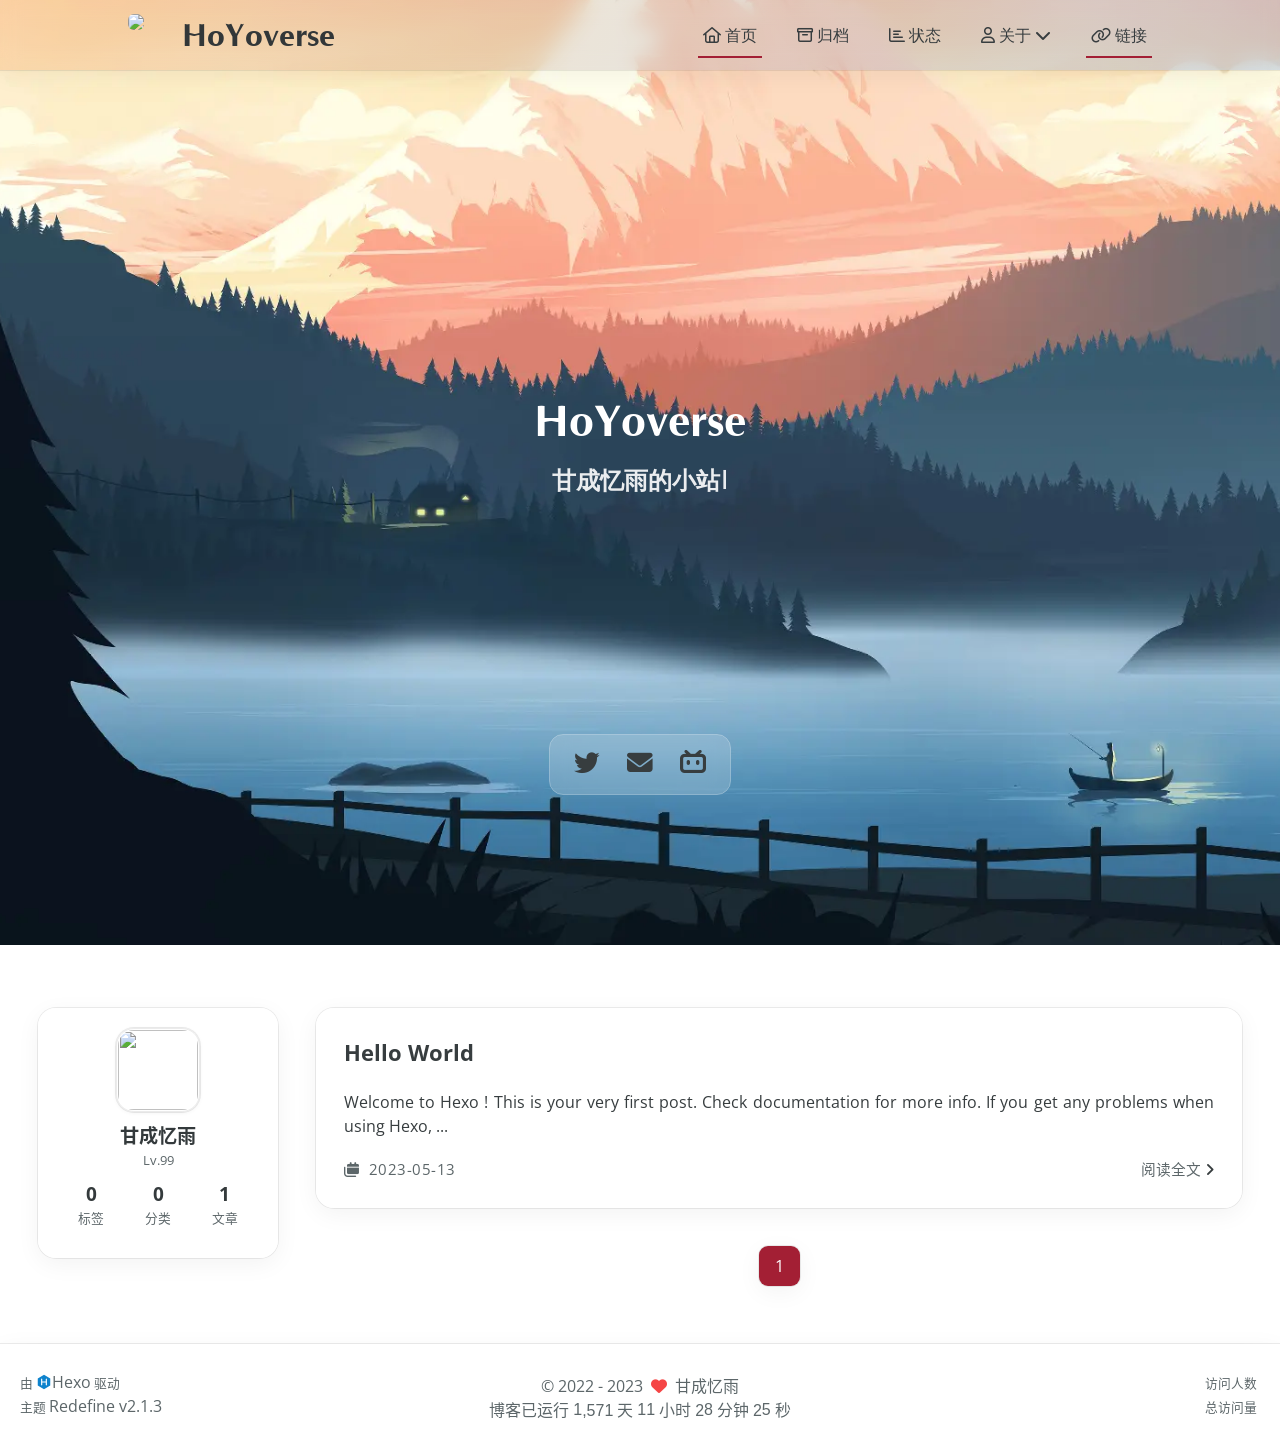
==== index.html @ 7b3ddb43 "Site updated: 2023-05-14 13:31:24" ====
<!DOCTYPE html>
<html lang="zh-CN">
<head>
    <meta charset="utf-8">
    <meta name="viewport" content="width=device-width, initial-scale=1">
    <meta name="keywords" content="Hexo Theme Redefine">
    
    <meta name="author" content="甘成忆雨">
    <!-- preconnect -->
    <link rel="preconnect" href="https://fonts.googleapis.com">
    <link rel="preconnect" href="https://fonts.gstatic.com" crossorigin>
    
    
    <!--- Seo Part-->
    
    <link rel="canonical" href="http://example.com/"/>
    <meta name="robots" content="index,follow">
    <meta name="googlebot" content="index,follow">
    <meta name="revisit-after" content="1 days">
    
        <meta property="og:type" content="website">
<meta property="og:title" content="HoYoverse">
<meta property="og:url" content="http://example.com/index.html">
<meta property="og:site_name" content="HoYoverse">
<meta property="og:locale" content="zh_CN">
<meta property="article:author" content="甘成忆雨">
<meta name="twitter:card" content="summary">
    
    
    <!--- Icon Part-->
    <link rel="icon" type="image/png" href="/source/img/tx.ico" sizes="192x192">
    <link rel="apple-touch-icon" sizes="180x180" href="/source/img/tx.ico">
    <meta name="theme-color" content="#A31F34">
    <link rel="shortcut icon" href="/source/img/tx.ico">
    <!--- Page Info-->
    
    <title>
        
        HoYoverse
    </title>
    
<link rel="stylesheet" href="/css/style.css">

    
<link rel="stylesheet" href="/assets/fonts.css">

    <!--- Font Part-->
    
    
    
    

    <!--- Inject Part-->
    
    <script id="hexo-configurations">
    let Global = window.Global || {};
    Global.hexo_config = {"hostname":"example.com","root":"/","language":"zh-CN","path":"search.xml"};
    Global.theme_config = {"articles":{"style":{"font_size":"16px","line_height":1.5,"image_border_radius":"14px","image_alignment":"center","image_caption":false,"link_icon":true},"word_count":{"enable":true,"count":true,"min2read":true},"author_label":{"enable":true,"auto":false,"list":["Lv.99"]},"code_block":{"copy":true,"style":"mac","font":{"enable":false,"family":null,"url":null}},"toc":{"enable":false,"max_depth":3,"number":false,"expand":true,"init_open":true},"copyright":true,"lazyload":true,"recommendation":{"enable":false,"title":"推荐阅读","limit":3,"placeholder":"/images/wallhaven-wqery6-light.webp","skip_dirs":[]}},"colors":{"primary":"#A31F34","secondary":null},"global":{"fonts":{"chinese":{"enable":false,"family":null,"url":null},"english":{"enable":false,"family":null,"url":null}},"content_max_width":"1000px","sidebar_width":"210px","hover":{"shadow":true,"scale":false},"scroll_progress":{"bar":false,"percentage":true},"busuanzi_counter":{"enable":true,"site_pv":true,"site_uv":true,"post_pv":true},"pjax":true,"open_graph":true,"google_analytics":{"enable":false,"id":null}},"home_banner":{"enable":true,"style":"fixed","image":{"light":"/images/wallhaven-wqery6-light.webp","dark":"/images/wallhaven-wqery6-dark.webp"},"title":"HoYoverse","subtitle":{"text":["甘成忆雨的小站"],"hitokoto":{"enable":false,"api":"https://v1.hitokoto.cn"},"typing_speed":100,"backing_speed":80,"starting_delay":500,"backing_delay":1500,"loop":true,"smart_backspace":true},"text_color":{"light":"#fff","dark":"#d1d1b6"},"text_style":{"title_size":"2.8rem","subtitle_size":"1.5rem","line_height":1.2},"custom_font":{"enable":false,"family":null,"url":null},"social_links":{"enable":true,"links":{"github":null,"instagram":null,"zhihu":null,"twitter":"https://twitter.com/qq1350657030","email":"qq1350657030@outlook.com","bilibili":"https://space.bilibili.com/547498793?spm_id_from=333.1007.0.0"}}},"plugins":{"feed":{"enable":false},"aplayer":{"enable":false,"type":"fixed","audios":[{"name":null,"artist":null,"url":null,"cover":null}]},"mermaid":{"enable":false,"version":"9.3.0"}},"version":"2.1.3","navbar":{"auto_hide":false,"color":{"left":"#f78736","right":"#367df7","transparency":35},"links":{"Home":{"path":"/","icon":"fa-regular fa-house"},"Archives":{"path":"/archives","icon":"fa-regular fa-archive"},"Status":{"path":"https://status.evanluo.top/","icon":"fa-regular fa-chart-bar"},"About":{"icon":"fa-regular fa-user","submenus":{"Me":"/about","Github":"https://github.com/EvanNotFound/hexo-theme-redefine","Blog":"https://ohevan.com","Friends":"/friends"}},"Links":{"icon":"fa-regular fa-link","submenus":null}},"search":{"enable":false,"preload":true},"Link1":"/link1"},"page_templates":{"friends_column":2,"tags_style":"blur"},"home":{"sidebar":{"enable":true,"position":"left","first_item":"menu","announcement":null,"links":null},"article_date_format":"auto","categories":{"enable":true,"limit":3},"tags":{"enable":true,"limit":3}}};
    Global.language_ago = {"second":"%s 秒前","minute":"%s 分钟前","hour":"%s 小时前","day":"%s 天前","week":"%s 周前","month":"%s 个月前","year":"%s 年前"};
  </script>
    
    <!--- Fontawesome Part-->
    
<link rel="stylesheet" href="/fontawesome/fontawesome.min.css">

    
<link rel="stylesheet" href="/fontawesome/brands.min.css">

    
<link rel="stylesheet" href="/fontawesome/solid.min.css">

    
<link rel="stylesheet" href="/fontawesome/regular.min.css">

    
    
    
    
<meta name="generator" content="Hexo 6.3.0"></head>


<body>
<div class="progress-bar-container">
    

    
        <span class="pjax-progress-bar"></span>
        <span class="pjax-progress-icon">
            <i class="fa-solid fa-circle-notch fa-spin"></i>
        </span>
    
</div>


<main class="page-container">

    
        
    <style>
        .home-banner-container {
            background: transparent !important;
        }
        .home-article-item,
        .sidebar-links,
        .sidebar-content,
        a.page-number,
        a.extend,
        .sidebar-links .links:hover,
        .right-bottom-tools,
        footer.footer {
            background-color: var(--background-color-transparent-80) !important;
        }
        .site-info,
        .home-article-sticky-label {
            background-color: var(--background-color-transparent-15) !important;
        }
        .home-article-sticky-label {
            backdrop-filter: none !important;
        }
    </style>

    <div class="home-banner-background">
    </div>


<div class="home-banner-container flex-center">
    <div class="content flex-center">
        <div class="description fade-in-down-animation" >
          HoYoverse 
          
            <p><i id="subtitle"></i></p>
          
        </div>
        
            <div class="social-contacts fade-in-down-animation">
                
                    
                
                    
                
                    
                
                    
                        
                            <span class="social-contact-item twitter">
                                <a target="_blank" href="https://twitter.com/qq1350657030">
                                    <i class="fa-brands fa-twitter"></i>
                                </a>
                            </span>
                        
                    
                
                    
                        
                            <span class="social-contact-item email">
                                <a href="mailto:qq1350657030@outlook.com">
                                    <i class="fa-solid fa-envelope"></i>
                                </a>
                            </span>
                        
                    
                
                    
                        
                            <span class="social-contact-item bilibili">
                                <a target="_blank" href="https://space.bilibili.com/547498793?spm_id_from=333.1007.0.0">
                                    <i class="fa-brands fa-bilibili"></i>
                                </a>
                            </span>
                        
                    
                
            </div>
        
    </div>
</div>



    

    <div class="main-content-container">

        <div class="main-content-header">
            <header class="navbar-container">
    
    <div class="navbar-content has-home-banner">
        <div class="left">
            
                <a class="logo-image" href="/">
                    <img src="/source/img/tx.ico">
                </a>
            
            <a class="logo-title" href="/">
                <h1>
                HoYoverse
                </h1>
            </a>
        </div>

        <div class="right">
            <!-- PC -->
            <div class="desktop">
                <ul class="navbar-list">
                    
                        
                            <li class="navbar-item">
                                <!-- Menu -->
                                <a class="active" 
                                    href="/"  >
                                    
                                        
                                            <i class="fa-regular fa-house"></i>
                                        
                                        首页
                                    
                                </a>
                                <!-- Submenu -->
                                
                            </li>
                    
                        
                            <li class="navbar-item">
                                <!-- Menu -->
                                <a class="" 
                                    href="/archives"  >
                                    
                                        
                                            <i class="fa-regular fa-archive"></i>
                                        
                                        归档
                                    
                                </a>
                                <!-- Submenu -->
                                
                            </li>
                    
                        
                            <li class="navbar-item">
                                <!-- Menu -->
                                <a class="" 
                                    target="_blank" rel="noopener" href="https://status.evanluo.top/"  >
                                    
                                        
                                            <i class="fa-regular fa-chart-bar"></i>
                                        
                                        状态
                                    
                                </a>
                                <!-- Submenu -->
                                
                            </li>
                    
                        
                            <li class="navbar-item">
                                <!-- Menu -->
                                <a class="has-dropdown" 
                                    href="#" onClick="return false;">
                                    
                                        
                                            <i class="fa-regular fa-user"></i>
                                        
                                        关于&nbsp;<i class="fa-solid fa-chevron-down"></i>
                                    
                                </a>
                                <!-- Submenu -->
                                
                                    <ul class="sub-menu">
                                    
                                        <li>
                                        <a href="/about">ME
                                        </a>
                                        </li>
                                    
                                        <li>
                                        <a target="_blank" rel="noopener" href="https://github.com/EvanNotFound/hexo-theme-redefine">GITHUB
                                        </a>
                                        </li>
                                    
                                        <li>
                                        <a target="_blank" rel="noopener" href="https://ohevan.com">BLOG
                                        </a>
                                        </li>
                                    
                                        <li>
                                        <a href="/friends">友情链接
                                        </a>
                                        </li>
                                    
                                    </ul>
                                
                            </li>
                    
                        
                            <li class="navbar-item">
                                <!-- Menu -->
                                <a class="active" 
                                    href="/"  >
                                    
                                        
                                            <i class="fa-regular fa-link"></i>
                                        
                                        链接
                                    
                                </a>
                                <!-- Submenu -->
                                
                            </li>
                    
                    
                </ul>
            </div>
            <!-- Mobile -->
            <div class="mobile">
                
                <div class="icon-item navbar-bar">
                    <div class="navbar-bar-middle"></div>
                </div>
            </div>
        </div>
    </div>

    <!-- Mobile drawer -->
    <div class="navbar-drawer">
        <ul class="drawer-navbar-list">
            
                
                    <li class="drawer-navbar-item flex-center">
                        <a class="active" 
                        href="/"  >
                             
                                
                                    <i class="fa-regular fa-house"></i>
                                
                                首页
                            
                        </a>
                    </li>
                    <!-- Submenu -->
                    
            
                
                    <li class="drawer-navbar-item flex-center">
                        <a class="" 
                        href="/archives"  >
                             
                                
                                    <i class="fa-regular fa-archive"></i>
                                
                                归档
                            
                        </a>
                    </li>
                    <!-- Submenu -->
                    
            
                
                    <li class="drawer-navbar-item flex-center">
                        <a class="" 
                        target="_blank" rel="noopener" href="https://status.evanluo.top/"  >
                             
                                
                                    <i class="fa-regular fa-chart-bar"></i>
                                
                                状态
                            
                        </a>
                    </li>
                    <!-- Submenu -->
                    
            
                
                    <li class="drawer-navbar-item flex-center">
                        <a class="has-dropdown" 
                        href="#" onClick="return false;">
                            
                                
                                    <i class="fa-regular fa-user"></i>
                                
                                关于&nbsp;<i class="fa-solid fa-chevron-down"></i>
                            
                        </a>
                    </li>
                    <!-- Submenu -->
                              
                        
                            <li class="dropdown-item flex-center">
                                <a class="dropdown-item" href="/about">ME</a>
                            </li>
                        
                            <li class="dropdown-item flex-center">
                                <a class="dropdown-item" target="_blank" rel="noopener" href="https://github.com/EvanNotFound/hexo-theme-redefine">GITHUB</a>
                            </li>
                        
                            <li class="dropdown-item flex-center">
                                <a class="dropdown-item" target="_blank" rel="noopener" href="https://ohevan.com">BLOG</a>
                            </li>
                        
                            <li class="dropdown-item flex-center">
                                <a class="dropdown-item" href="/friends">友情链接</a>
                            </li>
                        
                    
            
                
                    <li class="drawer-navbar-item flex-center">
                        <a class="active" 
                        href="/"  >
                             
                                
                                    <i class="fa-regular fa-link"></i>
                                
                                链接
                            
                        </a>
                    </li>
                    <!-- Submenu -->
                    
            

        </ul>
    </div>

    <div class="window-mask"></div>

</header>


        </div>

        <div class="main-content-body">

            
                <div class="home-sidebar-container fade-in-down-animation">
    <div class="sticky-container">
        
            
            <div class="sidebar-content" >
                <div class="avatar">
                    <img src="/source/img/tx.ico">
                </div>
                <div class="author">
                    <div class="name">甘成忆雨</div>
                    
                        <div class="label">Lv.99</div>
                    
                </div>
                <div class="statistics">
                    <a class="item" href="/tags">
                        <div class="number">0</div>
                        <div class="label">标签</div>
                    </a>
                    <a class="item" href="/categories">
                        <div class="number">0</div>
                        <div class="label">分类</div>
                    </a>
                    <a class="item" href="/archives">
                        <div class="number">1</div>
                        <div class="label">文章</div>
                    </a>
                </div>
            </div>
        

    </div>
</div>

            

            <div class="main-content">

                
                    <div class="home-content-container fade-in-down-animation">
    <ul class="home-article-list">
        
            <li class="home-article-item">

                

                

                <h3 class="home-article-title">
                    <a href="/2023/05/13/hello-world/">
                        Hello World
                    </a>
                </h3>

                <div class="home-article-content markdown-body">
                    
                        Welcome to Hexo ! This is your very first post. Check documentation  for more info. If you get any problems when using Hexo, ...
                    
                </div>

                <div class="home-article-meta-info-container">
    <div class="home-article-meta-info">
        <span><i class="fa-solid fa-calendars"></i>&nbsp;
            <span class="home-article-date" data-date="Sat May 13 2023 18:44:16 GMT+0800">
                
                    2023-05-13
                
            </span>
        </span>
        
        
    </div>

    <a href="/2023/05/13/hello-world/">阅读全文<span class="seo-reader-text">Hello World</span>&nbsp;<i class="fa-solid fa-angle-right"></i></a>
</div>

            </li>
        
    </ul>

    <div class="home-paginator">
        <div class="paginator">
    <span class="page-number current">1</span>
</div>

    </div>
</div>

                

            </div>
            
            

        </div>

        <div class="main-content-footer">
            <footer class="footer">
    <div class="info-container">
        <div class="copyright-info">
            &copy;
            
              <span>2022</span>
              -
            
            2023&nbsp;&nbsp;<i class="fa-solid fa-heart fa-beat" style="--fa-animation-duration: 0.5s; color: #f54545"></i>&nbsp;&nbsp;<a href="/">甘成忆雨</a>
        </div>
        
            <script async data-pjax src="//busuanzi.ibruce.info/busuanzi/2.3/busuanzi.pure.mini.js"></script>
            <div class="website-count info-item">
                
                    <span id="busuanzi_container_site_uv" class="busuanzi_container_site_uv">
                        访问人数&nbsp;<span id="busuanzi_value_site_uv" class="busuanzi_value_site_uv"></span>
                    </span>
                
                
                    <span id="busuanzi_container_site_pv" class="busuanzi_container_site_pv">
                        总访问量&nbsp;<span id="busuanzi_value_site_pv" class="busuanzi_value_site_pv"></span>
                    </span>
                
            </div>
        
        <div class="theme-info info-item">
            <span class="powered-by-container">由 <?xml version="1.0" encoding="utf-8"?><!DOCTYPE svg PUBLIC "-//W3C//DTD SVG 1.1//EN" "http://www.w3.org/Graphics/SVG/1.1/DTD/svg11.dtd"><svg version="1.1" id="圖層_1" xmlns="http://www.w3.org/2000/svg" xmlns:xlink="http://www.w3.org/1999/xlink" x="0px" y="0px" width="1rem" height="1rem" viewBox="0 0 512 512" enable-background="new 0 0 512 512" xml:space="preserve"><path fill="#0E83CD" d="M256.4,25.8l-200,115.5L56,371.5l199.6,114.7l200-115.5l0.4-230.2L256.4,25.8z M349,354.6l-18.4,10.7l-18.6-11V275H200v79.6l-18.4,10.7l-18.6-11v-197l18.5-10.6l18.5,10.8V237h112v-79.6l18.5-10.6l18.5,10.8V354.6z"/></svg><a target="_blank" href="https://hexo.io">Hexo</a> 驱动</span>
                <br>
            <span class="theme-version-container">主题&nbsp;<a class="theme-version" target="_blank" href="https://github.com/EvanNotFound/hexo-theme-redefine">Redefine v2.1.3</a>
        </div>
        
        
        
            <div id="start_div" style="display:none">
                2022/8/17 11:45:14
            </div>
            <div>
                博客已运行 <span class="odometer" id="runtime_days" ></span> 天 <span class="odometer" id="runtime_hours"></span> 小时 <span class="odometer" id="runtime_minutes"></span> 分钟 <span class="odometer" id="runtime_seconds"></span> 秒
            </div>
        
        
        
            <script async data-pjax>
                try {
                    function odometer_init() {
                    const elements = document.querySelectorAll('.odometer');
                    elements.forEach(el => {
                        new Odometer({
                            el,
                            format: '( ddd).dd',
                            duration: 200
                        });
                    });
                    }
                    odometer_init();
                } catch (error) {}
            </script>
        
        
        
    </div>  
</footer>
        </div>
    </div>

    

    <div class="right-side-tools-container">
        <div class="side-tools-container">
    <ul class="hidden-tools-list">
        <li class="right-bottom-tools tool-font-adjust-plus flex-center">
            <i class="fa-regular fa-magnifying-glass-plus"></i>
        </li>

        <li class="right-bottom-tools tool-font-adjust-minus flex-center">
            <i class="fa-regular fa-magnifying-glass-minus"></i>
        </li>

        <li class="right-bottom-tools tool-expand-width flex-center">
            <i class="fa-regular fa-expand"></i>
        </li>

        <li class="right-bottom-tools tool-dark-light-toggle flex-center">
            <i class="fa-regular fa-moon"></i>
        </li>

        <!-- rss -->
        

        

        <li class="right-bottom-tools tool-scroll-to-bottom flex-center">
            <i class="fa-regular fa-arrow-down"></i>
        </li>
    </ul>

    <ul class="visible-tools-list">
        <li class="right-bottom-tools toggle-tools-list flex-center">
            <i class="fa-regular fa-cog fa-spin"></i>
        </li>
        
            <li class="right-bottom-tools tool-scroll-to-top flex-center">
                <i class="arrow-up fas fa-arrow-up"></i>
                <span class="percent"></span>
            </li>
        
        
    </ul>
</div>

    </div>

    <div class="image-viewer-container">
    <img src="">
</div>


    


</main>





<script src="/js/utils.js"></script>

<script src="/js/main.js"></script>

<script src="/js/layouts/navbarShrink.js"></script>

<script src="/js/tools/scrollTopBottom.js"></script>

<script src="/js/tools/lightDarkSwitch.js"></script>





    
<script src="/js/tools/codeBlock.js"></script>




    
<script src="/js/layouts/lazyload.js"></script>




    
<script src="/js/tools/runtime.js"></script>

    
<script src="/js/layouts/odometer.min.js"></script>

    
<link rel="stylesheet" href="/assets/odometer-theme-minimal.css">




  
<script src="/js/libs/Typed.min.js"></script>

  
<script src="/js/plugins/typed.js"></script>






    
<script src="/js/tools/scrollBlur.js"></script>




<div class="post-scripts pjax">
    
</div>


    
<script src="/js/libs/pjax.min.js"></script>

<script>
    window.addEventListener('DOMContentLoaded', () => {
        window.pjax = new Pjax({
            selectors: [
                'head title',
                '.page-container',
                '.pjax',
            ],
            history: true,
            debug: false,
            cacheBust: false,
            timeout: 0,
            analytics: false,
            currentUrlFullReload: false,
            scrollRestoration: false,
            // scrollTo: true,
        });

        document.addEventListener('pjax:send', () => {
            Global.utils.pjaxProgressBarStart();
        });

        document.addEventListener('pjax:complete', () => {
            Global.utils.pjaxProgressBarEnd();
            window.pjax.executeScripts(document.querySelectorAll('script[data-pjax], .pjax script'));
            Global.refresh();
        });
    });
</script>




</body>
</html>
---- css/style.css ----
.fade-in-down-animation {
  animation-fill-mode: both;
  animation-duration: 1s;
  animation-name: fade-in-down;
  will-change: transform;
}
.title-hover-animation {
  display: inline-block;
  position: relative;
  border-bottom: none;
  line-height: 1.3;
  vertical-align: top;
  color: var(--second-text-color);
}
.title-hover-animation::before {
  content: "";
  position: absolute;
  width: 100%;
  height: 2px;
  bottom: -4px;
  left: 0;
  background-color: var(--second-text-color);
  visibility: hidden;
  transform: scaleX(0);
  transition-property: color, background, box-shadow, border-color, visibility, transform;
  transition-delay: 0s, 0s, 0s, 0s, 0s, 0s;
  transition-duration: 0.2s, 0.2s, 0.2s, 0.2s, 0.2s, 0.2s;
  transition-timing-function: ease, ease, ease, ease, ease-in-out, ease-in-out;
}
@-moz-keyframes fade-in-down {
  0% {
    opacity: 0;
    transform: translateY(-50px);
  }
  100% {
    opacity: 1;
    transform: translateY(0);
  }
}
@-webkit-keyframes fade-in-down {
  0% {
    opacity: 0;
    transform: translateY(-50px);
  }
  100% {
    opacity: 1;
    transform: translateY(0);
  }
}
@-o-keyframes fade-in-down {
  0% {
    opacity: 0;
    transform: translateY(-50px);
  }
  100% {
    opacity: 1;
    transform: translateY(0);
  }
}
@keyframes fade-in-down {
  0% {
    opacity: 0;
    transform: translateY(-50px);
  }
  100% {
    opacity: 1;
    transform: translateY(0);
  }
}
@-moz-keyframes icon-animate {
  0%, 100% {
    transform: scale(1);
  }
  10%, 30% {
    transform: scale(0.88);
  }
  20%, 40%, 60%, 80% {
    transform: scale(1.08);
  }
  50%, 70% {
    transform: scale(1.08);
  }
}
@-webkit-keyframes icon-animate {
  0%, 100% {
    transform: scale(1);
  }
  10%, 30% {
    transform: scale(0.88);
  }
  20%, 40%, 60%, 80% {
    transform: scale(1.08);
  }
  50%, 70% {
    transform: scale(1.08);
  }
}
@-o-keyframes icon-animate {
  0%, 100% {
    transform: scale(1);
  }
  10%, 30% {
    transform: scale(0.88);
  }
  20%, 40%, 60%, 80% {
    transform: scale(1.08);
  }
  50%, 70% {
    transform: scale(1.08);
  }
}
@keyframes icon-animate {
  0%, 100% {
    transform: scale(1);
  }
  10%, 30% {
    transform: scale(0.88);
  }
  20%, 40%, 60%, 80% {
    transform: scale(1.08);
  }
  50%, 70% {
    transform: scale(1.08);
  }
}
:root {
  --background-color: #fff;
  --background-color-transparent: rgba(255,255,255,0.6);
  --background-color-transparent-15: rgba(255,255,255,0.15);
  --background-color-transparent-80: rgba(255,255,255,0.8);
  --second-background-color: #fafafa;
  --third-background-color: #f7f7f7;
  --third-background-color-transparent: rgba(241,241,241,0.6);
  --primary-color: #a31f34;
  --first-text-color: #323739;
  --second-text-color: #343a3c;
  --third-text-color: #5c6669;
  --fourth-text-color: #eaeced;
  --default-text-color: #373d3f;
  --invert-text-color: #bebec6;
  --border-color: rgba(0,0,0,0.08);
  --selection-color: #be243c;
  --shadow-color-1: rgba(0,0,0,0.08);
  --shadow-color-2: rgba(0,0,0,0.05);
  --shadow-hover-color: rgba(0,0,0,0.28);
  --scrollbar-color: #c1c1c1;
  --scrollbar-color-hover: #a1a1a1;
  --scroll-bar-bg-color: #fafafa;
  --link-color: #323739;
  --copyright-info-color: #c03;
  --avatar-background-color: #06c;
  --pjax-progress-bar-color: linear-gradient(45deg, #f10006, #ef5b00, #e59c01, #19ca05, #00cab5, #0264c8, #c303c3);
  --archive-timeline-last-child-color: linear-gradient(to bottom, #e8e8e8 60%, rgba(0,0,0,0) 100%) 1 100%;
  --note-blue-title-bg: #d6f7fb;
  --note-red-title-bg: #fde9e9;
  --note-cyan-title-bg: #e9fdf9;
  --note-green-title-bg: #e9fde9;
  --note-yellow-title-bg: #fdf9e9;
  --note-gray-title-bg: #f9f9f9;
  --note-type-title-bg: #fdf3e9;
  --note-black-title-bg: #e9e9e9;
  --note-purple-title-bg: #f9e9fd;
  --home-banner-img: url("/images/wallhaven-wqery6-light.webp");
  --home-banner-text-color: #fff;
  --home-banner-icons-container-border-color: rgba(255,255,255,0.35);
  --home-banner-icons-container-background-color: rgba(255,255,255,0.3);
  --redefine-box-shadow: var(--shadow-color-2) 0px 6px 24px 0px, var(--shadow-color-1) 0px 0px 0px 1px;
  --redefine-box-shadow-hover: var(--shadow-color-2) 0px 6px 24px 0px, var(--shadow-color-1) 0px 0px 0px 1px, var(--shadow-color-1) 0px 0px 0px 1px inset;
  --redefine-box-shadow-flat: var(--shadow-color-2) 0px 1px 4px 0px, var(--shadow-color-1) 0px 0px 0px 1px;
  --redefine-box-shadow-flat-hover: var(--shadow-color-2) 0px 1px 4px 0px, var(--shadow-color-1) 0px 0px 0px 1px, var(--shadow-color-1) 0px 0px 0px 1px inset;
  --mermaid-theme: '';
}
@media (prefers-color-scheme: light) {
  :root {
    --background-color: #fff;
    --background-color-transparent: rgba(255,255,255,0.6);
    --background-color-transparent-15: rgba(255,255,255,0.15);
    --background-color-transparent-80: rgba(255,255,255,0.8);
    --second-background-color: #fafafa;
    --third-background-color: #f7f7f7;
    --third-background-color-transparent: rgba(241,241,241,0.6);
    --primary-color: #a31f34;
    --first-text-color: #323739;
    --second-text-color: #343a3c;
    --third-text-color: #5c6669;
    --fourth-text-color: #eaeced;
    --default-text-color: #373d3f;
    --invert-text-color: #bebec6;
    --border-color: rgba(0,0,0,0.08);
    --selection-color: #be243c;
    --shadow-color-1: rgba(0,0,0,0.08);
    --shadow-color-2: rgba(0,0,0,0.05);
    --shadow-hover-color: rgba(0,0,0,0.28);
    --scrollbar-color: #c1c1c1;
    --scrollbar-color-hover: #a1a1a1;
    --scroll-bar-bg-color: #fafafa;
    --link-color: #323739;
    --copyright-info-color: #c03;
    --avatar-background-color: #06c;
    --pjax-progress-bar-color: linear-gradient(45deg, #f10006, #ef5b00, #e59c01, #19ca05, #00cab5, #0264c8, #c303c3);
    --archive-timeline-last-child-color: linear-gradient(to bottom, #e8e8e8 60%, rgba(0,0,0,0) 100%) 1 100%;
    --note-blue-title-bg: #d6f7fb;
    --note-red-title-bg: #fde9e9;
    --note-cyan-title-bg: #e9fdf9;
    --note-green-title-bg: #e9fde9;
    --note-yellow-title-bg: #fdf9e9;
    --note-gray-title-bg: #f9f9f9;
    --note-type-title-bg: #fdf3e9;
    --note-black-title-bg: #e9e9e9;
    --note-purple-title-bg: #f9e9fd;
    --home-banner-img: url("/images/wallhaven-wqery6-light.webp");
    --home-banner-text-color: #fff;
    --home-banner-icons-container-border-color: rgba(255,255,255,0.35);
    --home-banner-icons-container-background-color: rgba(255,255,255,0.3);
    --redefine-box-shadow: var(--shadow-color-2) 0px 6px 24px 0px, var(--shadow-color-1) 0px 0px 0px 1px;
    --redefine-box-shadow-hover: var(--shadow-color-2) 0px 6px 24px 0px, var(--shadow-color-1) 0px 0px 0px 1px, var(--shadow-color-1) 0px 0px 0px 1px inset;
    --redefine-box-shadow-flat: var(--shadow-color-2) 0px 1px 4px 0px, var(--shadow-color-1) 0px 0px 0px 1px;
    --redefine-box-shadow-flat-hover: var(--shadow-color-2) 0px 1px 4px 0px, var(--shadow-color-1) 0px 0px 0px 1px, var(--shadow-color-1) 0px 0px 0px 1px inset;
    --mermaid-theme: '';
  }
}
@media (prefers-color-scheme: dark) {
  :root {
    --background-color: #202124;
    --background-color-transparent: rgba(32,33,36,0.4);
    --background-color-transparent-15: rgba(32,33,36,0.15);
    --background-color-transparent-80: rgba(32,33,36,0.8);
    --second-background-color: #242529;
    --third-background-color: #292b2f;
    --third-background-color-transparent: rgba(32,33,36,0.6);
    --primary-color: #a31f34;
    --first-text-color: #d2d2d7;
    --second-text-color: #cbcbd1;
    --third-text-color: #9595a2;
    --fourth-text-color: #242429;
    --default-text-color: #bebec6;
    --invert-text-color: #373d3f;
    --border-color: rgba(255,255,255,0.08);
    --selection-color: #be243c;
    --shadow-color-1: rgba(255,255,255,0.08);
    --shadow-color-2: rgba(255,255,255,0.05);
    --shadow-hover-color: rgba(69,69,69,0.28);
    --scrollbar-color: #898989;
    --scrollbar-color-hover: #a1a1a1;
    --scroll-bar-bg-color: #2a2c30;
    --link-color: #c5c5cc;
    --copyright-info-color: #a30029;
    --avatar-background-color: #005cb8;
    --pjax-progress-bar-color: linear-gradient(45deg, #ea404a, #ea722f, #e9a71f, #67e559, #18ecec, #1b85f1, #ee1dee);
    --archive-timeline-last-child-color: linear-gradient(to bottom, #323232 60%, rgba(255,255,255,0) 100%) 1 100%;
    --note-blue-title-bg: #1e3e46;
    --note-red-title-bg: #4e1e1e;
    --note-cyan-title-bg: #1e4e4e;
    --note-green-title-bg: #1e4e1e;
    --note-yellow-title-bg: #4e4e1e;
    --note-gray-title-bg: #4e4e4e;
    --note-type-title-bg: #4e3a1e;
    --note-black-title-bg: #1e1e1e;
    --note-purple-title-bg: #4e1e4e;
    --home-banner-img: url("/images/wallhaven-wqery6-dark.webp");
    --home-banner-text-color: #d1d1b6;
    --home-banner-icons-container-border-color: rgba(197,197,197,0.35);
    --home-banner-icons-container-background-color: rgba(197,197,197,0.3);
    --redefine-box-shadow: var(--shadow-color-2) 0px 6px 24px 0px, var(--shadow-color-1) 0px 0px 0px 1px;
    --redefine-box-shadow-hover: var(--shadow-color-2) 0px 6px 24px 0px, var(--shadow-color-1) 0px 0px 0px 1px, var(--shadow-color-1) 0px 0px 0px 1px inset;
    --redefine-box-shadow-flat: var(--shadow-color-2) 0px 1px 4px 0px, var(--shadow-color-1) 0px 0px 0px 1px;
    --redefine-box-shadow-flat-hover: var(--shadow-color-2) 0px 1px 4px 0px, var(--shadow-color-1) 0px 0px 0px 1px, var(--shadow-color-1) 0px 0px 0px 1px inset;
    --mermaid-theme: '';
  }
}
.light-mode {
  --background-color: #fff;
  --background-color-transparent: rgba(255,255,255,0.6);
  --background-color-transparent-15: rgba(255,255,255,0.15);
  --background-color-transparent-80: rgba(255,255,255,0.8);
  --second-background-color: #fafafa;
  --third-background-color: #f7f7f7;
  --third-background-color-transparent: rgba(241,241,241,0.6);
  --primary-color: #a31f34;
  --first-text-color: #323739;
  --second-text-color: #343a3c;
  --third-text-color: #5c6669;
  --fourth-text-color: #eaeced;
  --default-text-color: #373d3f;
  --invert-text-color: #bebec6;
  --border-color: rgba(0,0,0,0.08);
  --selection-color: #be243c;
  --shadow-color-1: rgba(0,0,0,0.08);
  --shadow-color-2: rgba(0,0,0,0.05);
  --shadow-hover-color: rgba(0,0,0,0.28);
  --scrollbar-color: #c1c1c1;
  --scrollbar-color-hover: #a1a1a1;
  --scroll-bar-bg-color: #fafafa;
  --link-color: #323739;
  --copyright-info-color: #c03;
  --avatar-background-color: #06c;
  --pjax-progress-bar-color: linear-gradient(45deg, #f10006, #ef5b00, #e59c01, #19ca05, #00cab5, #0264c8, #c303c3);
  --archive-timeline-last-child-color: linear-gradient(to bottom, #e8e8e8 60%, rgba(0,0,0,0) 100%) 1 100%;
  --note-blue-title-bg: #d6f7fb;
  --note-red-title-bg: #fde9e9;
  --note-cyan-title-bg: #e9fdf9;
  --note-green-title-bg: #e9fde9;
  --note-yellow-title-bg: #fdf9e9;
  --note-gray-title-bg: #f9f9f9;
  --note-type-title-bg: #fdf3e9;
  --note-black-title-bg: #e9e9e9;
  --note-purple-title-bg: #f9e9fd;
  --home-banner-img: url("/images/wallhaven-wqery6-light.webp");
  --home-banner-text-color: #fff;
  --home-banner-icons-container-border-color: rgba(255,255,255,0.35);
  --home-banner-icons-container-background-color: rgba(255,255,255,0.3);
  --redefine-box-shadow: var(--shadow-color-2) 0px 6px 24px 0px, var(--shadow-color-1) 0px 0px 0px 1px;
  --redefine-box-shadow-hover: var(--shadow-color-2) 0px 6px 24px 0px, var(--shadow-color-1) 0px 0px 0px 1px, var(--shadow-color-1) 0px 0px 0px 1px inset;
  --redefine-box-shadow-flat: var(--shadow-color-2) 0px 1px 4px 0px, var(--shadow-color-1) 0px 0px 0px 1px;
  --redefine-box-shadow-flat-hover: var(--shadow-color-2) 0px 1px 4px 0px, var(--shadow-color-1) 0px 0px 0px 1px, var(--shadow-color-1) 0px 0px 0px 1px inset;
  --mermaid-theme: '';
}
.dark-mode {
  --background-color: #202124;
  --background-color-transparent: rgba(32,33,36,0.4);
  --background-color-transparent-15: rgba(32,33,36,0.15);
  --background-color-transparent-80: rgba(32,33,36,0.8);
  --second-background-color: #242529;
  --third-background-color: #292b2f;
  --third-background-color-transparent: rgba(32,33,36,0.6);
  --primary-color: #a31f34;
  --first-text-color: #d2d2d7;
  --second-text-color: #cbcbd1;
  --third-text-color: #9595a2;
  --fourth-text-color: #242429;
  --default-text-color: #bebec6;
  --invert-text-color: #373d3f;
  --border-color: rgba(255,255,255,0.08);
  --selection-color: #be243c;
  --shadow-color-1: rgba(255,255,255,0.08);
  --shadow-color-2: rgba(255,255,255,0.05);
  --shadow-hover-color: rgba(69,69,69,0.28);
  --scrollbar-color: #898989;
  --scrollbar-color-hover: #a1a1a1;
  --scroll-bar-bg-color: #2a2c30;
  --link-color: #c5c5cc;
  --copyright-info-color: #a30029;
  --avatar-background-color: #005cb8;
  --pjax-progress-bar-color: linear-gradient(45deg, #ea404a, #ea722f, #e9a71f, #67e559, #18ecec, #1b85f1, #ee1dee);
  --archive-timeline-last-child-color: linear-gradient(to bottom, #323232 60%, rgba(255,255,255,0) 100%) 1 100%;
  --note-blue-title-bg: #1e3e46;
  --note-red-title-bg: #4e1e1e;
  --note-cyan-title-bg: #1e4e4e;
  --note-green-title-bg: #1e4e1e;
  --note-yellow-title-bg: #4e4e1e;
  --note-gray-title-bg: #4e4e4e;
  --note-type-title-bg: #4e3a1e;
  --note-black-title-bg: #1e1e1e;
  --note-purple-title-bg: #4e1e4e;
  --home-banner-img: url("/images/wallhaven-wqery6-dark.webp");
  --home-banner-text-color: #d1d1b6;
  --home-banner-icons-container-border-color: rgba(197,197,197,0.35);
  --home-banner-icons-container-background-color: rgba(197,197,197,0.3);
  --redefine-box-shadow: var(--shadow-color-2) 0px 6px 24px 0px, var(--shadow-color-1) 0px 0px 0px 1px;
  --redefine-box-shadow-hover: var(--shadow-color-2) 0px 6px 24px 0px, var(--shadow-color-1) 0px 0px 0px 1px, var(--shadow-color-1) 0px 0px 0px 1px inset;
  --redefine-box-shadow-flat: var(--shadow-color-2) 0px 1px 4px 0px, var(--shadow-color-1) 0px 0px 0px 1px;
  --redefine-box-shadow-flat-hover: var(--shadow-color-2) 0px 1px 4px 0px, var(--shadow-color-1) 0px 0px 0px 1px, var(--shadow-color-1) 0px 0px 0px 1px inset;
  --mermaid-theme: '';
}
:root {
  --background-color: #fff;
  --background-color-transparent: rgba(255,255,255,0.6);
  --background-color-transparent-15: rgba(255,255,255,0.15);
  --background-color-transparent-80: rgba(255,255,255,0.8);
  --second-background-color: #fafafa;
  --third-background-color: #f7f7f7;
  --third-background-color-transparent: rgba(241,241,241,0.6);
  --primary-color: #a31f34;
  --first-text-color: #323739;
  --second-text-color: #343a3c;
  --third-text-color: #5c6669;
  --fourth-text-color: #eaeced;
  --default-text-color: #373d3f;
  --invert-text-color: #bebec6;
  --border-color: rgba(0,0,0,0.08);
  --selection-color: #be243c;
  --shadow-color-1: rgba(0,0,0,0.08);
  --shadow-color-2: rgba(0,0,0,0.05);
  --shadow-hover-color: rgba(0,0,0,0.28);
  --scrollbar-color: #c1c1c1;
  --scrollbar-color-hover: #a1a1a1;
  --scroll-bar-bg-color: #fafafa;
  --link-color: #323739;
  --copyright-info-color: #c03;
  --avatar-background-color: #06c;
  --pjax-progress-bar-color: linear-gradient(45deg, #f10006, #ef5b00, #e59c01, #19ca05, #00cab5, #0264c8, #c303c3);
  --archive-timeline-last-child-color: linear-gradient(to bottom, #e8e8e8 60%, rgba(0,0,0,0) 100%) 1 100%;
  --note-blue-title-bg: #d6f7fb;
  --note-red-title-bg: #fde9e9;
  --note-cyan-title-bg: #e9fdf9;
  --note-green-title-bg: #e9fde9;
  --note-yellow-title-bg: #fdf9e9;
  --note-gray-title-bg: #f9f9f9;
  --note-type-title-bg: #fdf3e9;
  --note-black-title-bg: #e9e9e9;
  --note-purple-title-bg: #f9e9fd;
  --home-banner-img: url("/images/wallhaven-wqery6-light.webp");
  --home-banner-text-color: #fff;
  --home-banner-icons-container-border-color: rgba(255,255,255,0.35);
  --home-banner-icons-container-background-color: rgba(255,255,255,0.3);
  --redefine-box-shadow: var(--shadow-color-2) 0px 6px 24px 0px, var(--shadow-color-1) 0px 0px 0px 1px;
  --redefine-box-shadow-hover: var(--shadow-color-2) 0px 6px 24px 0px, var(--shadow-color-1) 0px 0px 0px 1px, var(--shadow-color-1) 0px 0px 0px 1px inset;
  --redefine-box-shadow-flat: var(--shadow-color-2) 0px 1px 4px 0px, var(--shadow-color-1) 0px 0px 0px 1px;
  --redefine-box-shadow-flat-hover: var(--shadow-color-2) 0px 1px 4px 0px, var(--shadow-color-1) 0px 0px 0px 1px, var(--shadow-color-1) 0px 0px 0px 1px inset;
  --mermaid-theme: '';
}
@media (prefers-color-scheme: light) {
  :root {
    --background-color: #fff;
    --background-color-transparent: rgba(255,255,255,0.6);
    --background-color-transparent-15: rgba(255,255,255,0.15);
    --background-color-transparent-80: rgba(255,255,255,0.8);
    --second-background-color: #fafafa;
    --third-background-color: #f7f7f7;
    --third-background-color-transparent: rgba(241,241,241,0.6);
    --primary-color: #a31f34;
    --first-text-color: #323739;
    --second-text-color: #343a3c;
    --third-text-color: #5c6669;
    --fourth-text-color: #eaeced;
    --default-text-color: #373d3f;
    --invert-text-color: #bebec6;
    --border-color: rgba(0,0,0,0.08);
    --selection-color: #be243c;
    --shadow-color-1: rgba(0,0,0,0.08);
    --shadow-color-2: rgba(0,0,0,0.05);
    --shadow-hover-color: rgba(0,0,0,0.28);
    --scrollbar-color: #c1c1c1;
    --scrollbar-color-hover: #a1a1a1;
    --scroll-bar-bg-color: #fafafa;
    --link-color: #323739;
    --copyright-info-color: #c03;
    --avatar-background-color: #06c;
    --pjax-progress-bar-color: linear-gradient(45deg, #f10006, #ef5b00, #e59c01, #19ca05, #00cab5, #0264c8, #c303c3);
    --archive-timeline-last-child-color: linear-gradient(to bottom, #e8e8e8 60%, rgba(0,0,0,0) 100%) 1 100%;
    --note-blue-title-bg: #d6f7fb;
    --note-red-title-bg: #fde9e9;
    --note-cyan-title-bg: #e9fdf9;
    --note-green-title-bg: #e9fde9;
    --note-yellow-title-bg: #fdf9e9;
    --note-gray-title-bg: #f9f9f9;
    --note-type-title-bg: #fdf3e9;
    --note-black-title-bg: #e9e9e9;
    --note-purple-title-bg: #f9e9fd;
    --home-banner-img: url("/images/wallhaven-wqery6-light.webp");
    --home-banner-text-color: #fff;
    --home-banner-icons-container-border-color: rgba(255,255,255,0.35);
    --home-banner-icons-container-background-color: rgba(255,255,255,0.3);
    --redefine-box-shadow: var(--shadow-color-2) 0px 6px 24px 0px, var(--shadow-color-1) 0px 0px 0px 1px;
    --redefine-box-shadow-hover: var(--shadow-color-2) 0px 6px 24px 0px, var(--shadow-color-1) 0px 0px 0px 1px, var(--shadow-color-1) 0px 0px 0px 1px inset;
    --redefine-box-shadow-flat: var(--shadow-color-2) 0px 1px 4px 0px, var(--shadow-color-1) 0px 0px 0px 1px;
    --redefine-box-shadow-flat-hover: var(--shadow-color-2) 0px 1px 4px 0px, var(--shadow-color-1) 0px 0px 0px 1px, var(--shadow-color-1) 0px 0px 0px 1px inset;
    --mermaid-theme: '';
  }
}
@media (prefers-color-scheme: dark) {
  :root {
    --background-color: #202124;
    --background-color-transparent: rgba(32,33,36,0.4);
    --background-color-transparent-15: rgba(32,33,36,0.15);
    --background-color-transparent-80: rgba(32,33,36,0.8);
    --second-background-color: #242529;
    --third-background-color: #292b2f;
    --third-background-color-transparent: rgba(32,33,36,0.6);
    --primary-color: #a31f34;
    --first-text-color: #d2d2d7;
    --second-text-color: #cbcbd1;
    --third-text-color: #9595a2;
    --fourth-text-color: #242429;
    --default-text-color: #bebec6;
    --invert-text-color: #373d3f;
    --border-color: rgba(255,255,255,0.08);
    --selection-color: #be243c;
    --shadow-color-1: rgba(255,255,255,0.08);
    --shadow-color-2: rgba(255,255,255,0.05);
    --shadow-hover-color: rgba(69,69,69,0.28);
    --scrollbar-color: #898989;
    --scrollbar-color-hover: #a1a1a1;
    --scroll-bar-bg-color: #2a2c30;
    --link-color: #c5c5cc;
    --copyright-info-color: #a30029;
    --avatar-background-color: #005cb8;
    --pjax-progress-bar-color: linear-gradient(45deg, #ea404a, #ea722f, #e9a71f, #67e559, #18ecec, #1b85f1, #ee1dee);
    --archive-timeline-last-child-color: linear-gradient(to bottom, #323232 60%, rgba(255,255,255,0) 100%) 1 100%;
    --note-blue-title-bg: #1e3e46;
    --note-red-title-bg: #4e1e1e;
    --note-cyan-title-bg: #1e4e4e;
    --note-green-title-bg: #1e4e1e;
    --note-yellow-title-bg: #4e4e1e;
    --note-gray-title-bg: #4e4e4e;
    --note-type-title-bg: #4e3a1e;
    --note-black-title-bg: #1e1e1e;
    --note-purple-title-bg: #4e1e4e;
    --home-banner-img: url("/images/wallhaven-wqery6-dark.webp");
    --home-banner-text-color: #d1d1b6;
    --home-banner-icons-container-border-color: rgba(197,197,197,0.35);
    --home-banner-icons-container-background-color: rgba(197,197,197,0.3);
    --redefine-box-shadow: var(--shadow-color-2) 0px 6px 24px 0px, var(--shadow-color-1) 0px 0px 0px 1px;
    --redefine-box-shadow-hover: var(--shadow-color-2) 0px 6px 24px 0px, var(--shadow-color-1) 0px 0px 0px 1px, var(--shadow-color-1) 0px 0px 0px 1px inset;
    --redefine-box-shadow-flat: var(--shadow-color-2) 0px 1px 4px 0px, var(--shadow-color-1) 0px 0px 0px 1px;
    --redefine-box-shadow-flat-hover: var(--shadow-color-2) 0px 1px 4px 0px, var(--shadow-color-1) 0px 0px 0px 1px, var(--shadow-color-1) 0px 0px 0px 1px inset;
    --mermaid-theme: '';
  }
}
.light-mode {
  --background-color: #fff;
  --background-color-transparent: rgba(255,255,255,0.6);
  --background-color-transparent-15: rgba(255,255,255,0.15);
  --background-color-transparent-80: rgba(255,255,255,0.8);
  --second-background-color: #fafafa;
  --third-background-color: #f7f7f7;
  --third-background-color-transparent: rgba(241,241,241,0.6);
  --primary-color: #a31f34;
  --first-text-color: #323739;
  --second-text-color: #343a3c;
  --third-text-color: #5c6669;
  --fourth-text-color: #eaeced;
  --default-text-color: #373d3f;
  --invert-text-color: #bebec6;
  --border-color: rgba(0,0,0,0.08);
  --selection-color: #be243c;
  --shadow-color-1: rgba(0,0,0,0.08);
  --shadow-color-2: rgba(0,0,0,0.05);
  --shadow-hover-color: rgba(0,0,0,0.28);
  --scrollbar-color: #c1c1c1;
  --scrollbar-color-hover: #a1a1a1;
  --scroll-bar-bg-color: #fafafa;
  --link-color: #323739;
  --copyright-info-color: #c03;
  --avatar-background-color: #06c;
  --pjax-progress-bar-color: linear-gradient(45deg, #f10006, #ef5b00, #e59c01, #19ca05, #00cab5, #0264c8, #c303c3);
  --archive-timeline-last-child-color: linear-gradient(to bottom, #e8e8e8 60%, rgba(0,0,0,0) 100%) 1 100%;
  --note-blue-title-bg: #d6f7fb;
  --note-red-title-bg: #fde9e9;
  --note-cyan-title-bg: #e9fdf9;
  --note-green-title-bg: #e9fde9;
  --note-yellow-title-bg: #fdf9e9;
  --note-gray-title-bg: #f9f9f9;
  --note-type-title-bg: #fdf3e9;
  --note-black-title-bg: #e9e9e9;
  --note-purple-title-bg: #f9e9fd;
  --home-banner-img: url("/images/wallhaven-wqery6-light.webp");
  --home-banner-text-color: #fff;
  --home-banner-icons-container-border-color: rgba(255,255,255,0.35);
  --home-banner-icons-container-background-color: rgba(255,255,255,0.3);
  --redefine-box-shadow: var(--shadow-color-2) 0px 6px 24px 0px, var(--shadow-color-1) 0px 0px 0px 1px;
  --redefine-box-shadow-hover: var(--shadow-color-2) 0px 6px 24px 0px, var(--shadow-color-1) 0px 0px 0px 1px, var(--shadow-color-1) 0px 0px 0px 1px inset;
  --redefine-box-shadow-flat: var(--shadow-color-2) 0px 1px 4px 0px, var(--shadow-color-1) 0px 0px 0px 1px;
  --redefine-box-shadow-flat-hover: var(--shadow-color-2) 0px 1px 4px 0px, var(--shadow-color-1) 0px 0px 0px 1px, var(--shadow-color-1) 0px 0px 0px 1px inset;
  --mermaid-theme: '';
}
.dark-mode {
  --background-color: #202124;
  --background-color-transparent: rgba(32,33,36,0.4);
  --background-color-transparent-15: rgba(32,33,36,0.15);
  --background-color-transparent-80: rgba(32,33,36,0.8);
  --second-background-color: #242529;
  --third-background-color: #292b2f;
  --third-background-color-transparent: rgba(32,33,36,0.6);
  --primary-color: #a31f34;
  --first-text-color: #d2d2d7;
  --second-text-color: #cbcbd1;
  --third-text-color: #9595a2;
  --fourth-text-color: #242429;
  --default-text-color: #bebec6;
  --invert-text-color: #373d3f;
  --border-color: rgba(255,255,255,0.08);
  --selection-color: #be243c;
  --shadow-color-1: rgba(255,255,255,0.08);
  --shadow-color-2: rgba(255,255,255,0.05);
  --shadow-hover-color: rgba(69,69,69,0.28);
  --scrollbar-color: #898989;
  --scrollbar-color-hover: #a1a1a1;
  --scroll-bar-bg-color: #2a2c30;
  --link-color: #c5c5cc;
  --copyright-info-color: #a30029;
  --avatar-background-color: #005cb8;
  --pjax-progress-bar-color: linear-gradient(45deg, #ea404a, #ea722f, #e9a71f, #67e559, #18ecec, #1b85f1, #ee1dee);
  --archive-timeline-last-child-color: linear-gradient(to bottom, #323232 60%, rgba(255,255,255,0) 100%) 1 100%;
  --note-blue-title-bg: #1e3e46;
  --note-red-title-bg: #4e1e1e;
  --note-cyan-title-bg: #1e4e4e;
  --note-green-title-bg: #1e4e1e;
  --note-yellow-title-bg: #4e4e1e;
  --note-gray-title-bg: #4e4e4e;
  --note-type-title-bg: #4e3a1e;
  --note-black-title-bg: #1e1e1e;
  --note-purple-title-bg: #4e1e4e;
  --home-banner-img: url("/images/wallhaven-wqery6-dark.webp");
  --home-banner-text-color: #d1d1b6;
  --home-banner-icons-container-border-color: rgba(197,197,197,0.35);
  --home-banner-icons-container-background-color: rgba(197,197,197,0.3);
  --redefine-box-shadow: var(--shadow-color-2) 0px 6px 24px 0px, var(--shadow-color-1) 0px 0px 0px 1px;
  --redefine-box-shadow-hover: var(--shadow-color-2) 0px 6px 24px 0px, var(--shadow-color-1) 0px 0px 0px 1px, var(--shadow-color-1) 0px 0px 0px 1px inset;
  --redefine-box-shadow-flat: var(--shadow-color-2) 0px 1px 4px 0px, var(--shadow-color-1) 0px 0px 0px 1px;
  --redefine-box-shadow-flat-hover: var(--shadow-color-2) 0px 1px 4px 0px, var(--shadow-color-1) 0px 0px 0px 1px, var(--shadow-color-1) 0px 0px 0px 1px inset;
  --mermaid-theme: '';
}
.fade-in-down-animation {
  animation-fill-mode: both;
  animation-duration: 1s;
  animation-name: fade-in-down;
  will-change: transform;
}
.title-hover-animation {
  display: inline-block;
  position: relative;
  border-bottom: none;
  line-height: 1.3;
  vertical-align: top;
  color: var(--second-text-color);
}
.title-hover-animation::before {
  content: "";
  position: absolute;
  width: 100%;
  height: 2px;
  bottom: -4px;
  left: 0;
  background-color: var(--second-text-color);
  visibility: hidden;
  transform: scaleX(0);
  transition-property: color, background, box-shadow, border-color, visibility, transform;
  transition-delay: 0s, 0s, 0s, 0s, 0s, 0s;
  transition-duration: 0.2s, 0.2s, 0.2s, 0.2s, 0.2s, 0.2s;
  transition-timing-function: ease, ease, ease, ease, ease-in-out, ease-in-out;
}
@-moz-keyframes fade-in-down {
  0% {
    opacity: 0;
    transform: translateY(-50px);
  }
  100% {
    opacity: 1;
    transform: translateY(0);
  }
}
@-webkit-keyframes fade-in-down {
  0% {
    opacity: 0;
    transform: translateY(-50px);
  }
  100% {
    opacity: 1;
    transform: translateY(0);
  }
}
@-o-keyframes fade-in-down {
  0% {
    opacity: 0;
    transform: translateY(-50px);
  }
  100% {
    opacity: 1;
    transform: translateY(0);
  }
}
@keyframes fade-in-down {
  0% {
    opacity: 0;
    transform: translateY(-50px);
  }
  100% {
    opacity: 1;
    transform: translateY(0);
  }
}
@-moz-keyframes icon-animate {
  0%, 100% {
    transform: scale(1);
  }
  10%, 30% {
    transform: scale(0.88);
  }
  20%, 40%, 60%, 80% {
    transform: scale(1.08);
  }
  50%, 70% {
    transform: scale(1.08);
  }
}
@-webkit-keyframes icon-animate {
  0%, 100% {
    transform: scale(1);
  }
  10%, 30% {
    transform: scale(0.88);
  }
  20%, 40%, 60%, 80% {
    transform: scale(1.08);
  }
  50%, 70% {
    transform: scale(1.08);
  }
}
@-o-keyframes icon-animate {
  0%, 100% {
    transform: scale(1);
  }
  10%, 30% {
    transform: scale(0.88);
  }
  20%, 40%, 60%, 80% {
    transform: scale(1.08);
  }
  50%, 70% {
    transform: scale(1.08);
  }
}
@keyframes icon-animate {
  0%, 100% {
    transform: scale(1);
  }
  10%, 30% {
    transform: scale(0.88);
  }
  20%, 40%, 60%, 80% {
    transform: scale(1.08);
  }
  50%, 70% {
    transform: scale(1.08);
  }
}
* {
  transition-property: color, background, box-shadow, border-color;
  transition-delay: 0s, 0s, 0s, 0s;
  transition-duration: 0.2s, 0.2s, 0.2s, 0.2s;
  transition-timing-function: ease, ease, ease, ease;
}
*::-webkit-scrollbar {
  width: 6px;
  height: 6px;
  transition: all 0.2s ease;
  display: block;
}
*::-webkit-scrollbar-thumb {
  background: var(--scrollbar-color);
  border-radius: 18px;
  background-clip: content-box;
  border: 3px solid transparent;
}
*::-webkit-scrollbar-track {
  background-color: var(--scroll-bar-bg-color);
  border: 1px solid var(--shadow-color-1);
}
*::-webkit-scrollbar-thumb:hover {
  background: var(--scrollbar-color-hover);
  border-radius: 18px;
  background-clip: content-box;
  border: 3px solid transparent;
}
html,
body {
  position: relative;
  width: 100%;
  height: 100%;
  margin: 0;
  padding: 0;
  color: var(--default-text-color);
  background: var(--background-color);
  font-family: Open Sans, Noto Sans, Noto Sans SC, -apple-system, system-ui, Segoe UI, Roboto, Ubuntu, Cantarell, Noto Sans, sans-serif, BlinkMacSystemFont, Helvetica Neue, PingFang SC, Hiragino Sans GB, Microsoft YaHei, Arial;
  font-weight: 400;
  font-size: 16px;
  line-height: 1.5;
}
html::-webkit-scrollbar,
body::-webkit-scrollbar {
  width: 14px;
  height: 8px;
}
@media (max-width: 780px) {
  html,
  body {
    font-size: 15.36px;
    line-height: 1.44;
  }
}
@media (max-width: 500px) {
  html,
  body {
    font-size: 14.4px;
    line-height: 1.35;
  }
}
::selection {
  background: var(--selection-color);
  color: #fff;
}
ul,
ol,
li {
  padding: 0;
  margin: 0;
  list-style: none;
}
a {
  text-decoration: none;
  color: var(--default-text-color);
}
a i,
a span {
  color: var(--default-text-color);
}
a:hover,
a:active {
  text-decoration: none !important;
  color: var(--primary-color);
}
a:hover i,
a:active i,
a:hover span,
a:active span {
  color: var(--primary-color);
}
img[lazyload] {
  padding: 10px;
  margin: 20px auto !important;
  cursor: not-allowed;
  pointer-events: none;
}
button {
  padding: 0;
  margin: 0;
  border: 0;
  outline: none;
  cursor: pointer;
  background: transparent;
}
.btn {
  display: inline-block;
  position: relative;
  text-align: center;
  cursor: pointer;
  white-space: nowrap;
  padding: 8px 16px;
  background-color: var(--second-background-color) !important;
  border-radius: 14px !important;
  padding: 12px 16px !important;
  text-decoration: none !important;
  padding: 0;
  border-radius: 18px;
  box-sizing: border-box;
  background: var(--background-color);
  margin-bottom: 1rem;
  box-shadow: var(--redefine-box-shadow);
  box-shadow: var(--redefine-box-shadow-flat) !important;
  user-select: none;
  -moz-user-select: none;
  -webkit-user-select: none;
  -ms-user-select: none;
  box-shadow: var(--redefine-box-shadow);
  transition-property: color, background, box-shadow, border-color, transform;
  transition-delay: 0s, 0s, 0s, 0s, 0s;
  transition-duration: 0.2s, 0.2s, 0.2s, 0.2s, 0.2s;
  transition-timing-function: ease, ease, ease, ease, linear;
}
@media (max-width: 780px) {
  .btn {
    margin-bottom: 0.8rem;
  }
}
@media (max-width: 500px) {
  .btn {
    margin-bottom: 0.6rem;
  }
}
.btn:hover {
  box-shadow: var(--redefine-box-shadow-hover);
}
@media (max-width: 780px) {
  .btn {
    padding: 0;
    border-radius: 14.4px;
  }
}
@media (max-width: 500px) {
  .btn {
    padding: 0;
    border-radius: 10.799999999999999px;
  }
}
.btn:hover {
  box-shadow: var(--redefine-box-shadow-hover);
}
.btn:hover,
.btn:focus {
  color: var(--primary-color);
  background-color: var(--background-color) !important;
  box-shadow: var(--redefine-box-shadow) !important;
}
.btn:active {
  box-shadow: var(--redefine-box-shadow-flat) !important;
  transform: scale(0.95);
  transition: transform 0.1s ease;
  background-color: var(--third-background-color) !important;
}
.flex-center {
  display: flex;
  justify-content: center;
  align-items: center;
}
.clear {
  clear: both;
}
.markdown-body {
  font-family: 'Open Sans', 'Noto Sans', sans-serif, 'Noto Sans SC', sans-serif, sans-serif;
  font-size: 16px;
}
.markdown-body blockquote {
  box-sizing: border-box;
  margin: 20px 0;
  color: var(--default-text-color);
  background: var(--third-background-color);
  padding: 0 1rem 0 0.5rem;
  border-radius: 0 14px 14px 0;
  position: relative;
  border-left: 5px solid var(--default-text-color);
}
.markdown-body blockquote p,
.markdown-body blockquote ul,
.markdown-body blockquote ol {
  padding: 5px 5px 5px 10px;
}
.markdown-body p {
  line-height: 1.5;
  color: var(--default-text-color);
  margin-bottom: 1rem;
  margin-top: 0;
}
.markdown-body a {
  position: relative;
  outline: 0;
  text-decoration: underline;
  overflow-wrap: break-word;
  cursor: pointer;
  box-sizing: border-box;
  padding-bottom: 2px;
}
.markdown-body a .fas,
.markdown-body a .far,
.markdown-body a fab {
  margin: 0 2px 0 6px;
  position: relative;
  color: var(--third-text-color);
  font-size: 0.88rem;
}
.markdown-body a:hover {
  text-decoration: underline;
}
.markdown-body a:hover::after {
  background: var(--primary-color);
  text-decoration: underline;
}
.markdown-body strong {
  color: var(--default-text-color);
}
.markdown-body hr {
  margin: 2rem 0;
  border: 0;
  border-top: 2px solid var(--shadow-color-1);
}
.markdown-body em {
  color: var(--default-text-color);
}
.markdown-body ul > li,
.markdown-body ol > li {
  margin-left: 16px;
  line-height: 2rem;
}
.markdown-body ul {
  margin-bottom: 1.2rem;
}
.markdown-body ul li {
  list-style: disc;
}
.markdown-body ul li ul li {
  list-style: circle;
}
.markdown-body ul li ul li ul li {
  list-style: square;
}
.markdown-body ol {
  margin-bottom: 1.2rem;
}
.markdown-body ol li {
  list-style: decimal;
}
.markdown-body ol li ol li {
  list-style: upper-alpha;
}
.markdown-body ol li ol li ol li {
  list-style: upper-roman;
}
.markdown-body li {
  color: var(--default-text-color);
}
.markdown-body h1,
.markdown-body h2,
.markdown-body h3,
.markdown-body h4,
.markdown-body h5,
.markdown-body h6,
.markdown-body .h1,
.markdown-body .h2,
.markdown-body .h3,
.markdown-body .h4,
.markdown-body .h5,
.markdown-body .h6 {
  font-family: 'Open Sans', 'Noto Sans', sans-serif, 'Noto Sans SC', sans-serif, sans-serif;
  color: var(--second-text-color);
  line-height: 1.5;
  margin-bottom: 1rem !important;
}
@media (max-width: 780px) {
  .markdown-body h1,
  .markdown-body h2,
  .markdown-body h3,
  .markdown-body h4,
  .markdown-body h5,
  .markdown-body h6,
  .markdown-body .h1,
  .markdown-body .h2,
  .markdown-body .h3,
  .markdown-body .h4,
  .markdown-body .h5,
  .markdown-body .h6 {
    line-height: 1.44;
  }
}
.markdown-body h1,
.markdown-body .h1 {
  font-size: 3.2rem;
  font-weight: 600;
  border-bottom: solid 2px var(--fourth-text-color);
  margin-top: 5rem;
}
@media (max-width: 780px) {
  .markdown-body h1,
  .markdown-body .h1 {
    font-size: 1.7rem;
  }
}
.markdown-body h2,
.markdown-body .h2 {
  font-size: 2.5rem;
  font-weight: 600;
  padding: 3px 0;
  border-bottom: solid 2px var(--fourth-text-color);
  margin-top: 4rem;
}
@media (max-width: 780px) {
  .markdown-body h2,
  .markdown-body .h2 {
    font-size: 1.6rem;
  }
}
.markdown-body h3,
.markdown-body .h3 {
  font-size: 1.8rem;
  font-weight: 550;
  margin-top: 2.8rem;
}
@media (max-width: 780px) {
  .markdown-body h3,
  .markdown-body .h3 {
    font-size: 1.5rem;
  }
}
.markdown-body h4,
.markdown-body .h4 {
  font-size: 1.5rem;
  font-weight: 550;
  margin-top: 2.5rem;
}
@media (max-width: 780px) {
  .markdown-body h4,
  .markdown-body .h4 {
    font-size: 1.4rem;
  }
}
.markdown-body h5,
.markdown-body .h5 {
  font-size: 1.28rem;
  font-weight: 550;
  margin-top: 2.2rem;
}
@media (max-width: 780px) {
  .markdown-body h5,
  .markdown-body .h5 {
    font-size: 1.18rem;
  }
}
.markdown-body h6,
.markdown-body .h6 {
  font-size: 1.2rem;
  font-weight: 550;
  line-height: 1.5;
  margin-top: 2rem;
}
@media (max-width: 780px) {
  .markdown-body h6,
  .markdown-body .h6 {
    font-size: 1.1rem;
    line-height: 1.1;
  }
}
.markdown-body img {
  box-sizing: border-box;
  border-radius: 14px;
  max-width: 100%;
  cursor: zoom-in;
  display: block;
  transition-property: color, background, box-shadow, border-color, padding, margin;
  transition-delay: 0s, 0s, 0s, 0s, 0s, 0s;
  transition-duration: 0.2s, 0.2s, 0.2s, 0.2s, 0.2s, 0.2s;
  transition-timing-function: ease, ease, ease, ease, linear, linear;
  margin: 1rem auto 1rem;
}
.markdown-body > table {
  border-spacing: 0;
  border-collapse: collapse;
  width: 100%;
  overflow: auto;
  margin-bottom: 1.2rem;
  box-shadow: var(--redefine-box-shadow-flat);
  border-radius: 14px;
}
.markdown-body > table thead th {
  border-bottom: 1px solid var(--shadow-color-1);
  background-color: var(--third-background-color) !important;
}
.markdown-body > table thead th:first-child {
  border-top-left-radius: 14px;
}
.markdown-body > table thead th:last-child {
  border-top-right-radius: 14px;
}
.markdown-body > table tbody tr:last-child td:first-child {
  border-bottom-left-radius: 14px;
}
.markdown-body > table tbody tr:last-child td:last-child {
  border-bottom-right-radius: 14px;
}
.markdown-body > table td,
.markdown-body > table th {
  padding: 8px 16px;
  border-left: 1px solid var(--shadow-color-1);
}
.markdown-body > table td:first-child,
.markdown-body > table th:first-child {
  border-left: none;
}
.markdown-body > table tr {
  background-color: var(--background-color);
}
.markdown-body > table tr:nth-child(2n) {
  background-color: var(--second-background-color);
}
:root {
  --background-color: #fff;
  --background-color-transparent: rgba(255,255,255,0.6);
  --background-color-transparent-15: rgba(255,255,255,0.15);
  --background-color-transparent-80: rgba(255,255,255,0.8);
  --second-background-color: #fafafa;
  --third-background-color: #f7f7f7;
  --third-background-color-transparent: rgba(241,241,241,0.6);
  --primary-color: #a31f34;
  --first-text-color: #323739;
  --second-text-color: #343a3c;
  --third-text-color: #5c6669;
  --fourth-text-color: #eaeced;
  --default-text-color: #373d3f;
  --invert-text-color: #bebec6;
  --border-color: rgba(0,0,0,0.08);
  --selection-color: #be243c;
  --shadow-color-1: rgba(0,0,0,0.08);
  --shadow-color-2: rgba(0,0,0,0.05);
  --shadow-hover-color: rgba(0,0,0,0.28);
  --scrollbar-color: #c1c1c1;
  --scrollbar-color-hover: #a1a1a1;
  --scroll-bar-bg-color: #fafafa;
  --link-color: #323739;
  --copyright-info-color: #c03;
  --avatar-background-color: #06c;
  --pjax-progress-bar-color: linear-gradient(45deg, #f10006, #ef5b00, #e59c01, #19ca05, #00cab5, #0264c8, #c303c3);
  --archive-timeline-last-child-color: linear-gradient(to bottom, #e8e8e8 60%, rgba(0,0,0,0) 100%) 1 100%;
  --note-blue-title-bg: #d6f7fb;
  --note-red-title-bg: #fde9e9;
  --note-cyan-title-bg: #e9fdf9;
  --note-green-title-bg: #e9fde9;
  --note-yellow-title-bg: #fdf9e9;
  --note-gray-title-bg: #f9f9f9;
  --note-type-title-bg: #fdf3e9;
  --note-black-title-bg: #e9e9e9;
  --note-purple-title-bg: #f9e9fd;
  --home-banner-img: url("/images/wallhaven-wqery6-light.webp");
  --home-banner-text-color: #fff;
  --home-banner-icons-container-border-color: rgba(255,255,255,0.35);
  --home-banner-icons-container-background-color: rgba(255,255,255,0.3);
  --redefine-box-shadow: var(--shadow-color-2) 0px 6px 24px 0px, var(--shadow-color-1) 0px 0px 0px 1px;
  --redefine-box-shadow-hover: var(--shadow-color-2) 0px 6px 24px 0px, var(--shadow-color-1) 0px 0px 0px 1px, var(--shadow-color-1) 0px 0px 0px 1px inset;
  --redefine-box-shadow-flat: var(--shadow-color-2) 0px 1px 4px 0px, var(--shadow-color-1) 0px 0px 0px 1px;
  --redefine-box-shadow-flat-hover: var(--shadow-color-2) 0px 1px 4px 0px, var(--shadow-color-1) 0px 0px 0px 1px, var(--shadow-color-1) 0px 0px 0px 1px inset;
  --mermaid-theme: '';
}
@media (prefers-color-scheme: light) {
  :root {
    --background-color: #fff;
    --background-color-transparent: rgba(255,255,255,0.6);
    --background-color-transparent-15: rgba(255,255,255,0.15);
    --background-color-transparent-80: rgba(255,255,255,0.8);
    --second-background-color: #fafafa;
    --third-background-color: #f7f7f7;
    --third-background-color-transparent: rgba(241,241,241,0.6);
    --primary-color: #a31f34;
    --first-text-color: #323739;
    --second-text-color: #343a3c;
    --third-text-color: #5c6669;
    --fourth-text-color: #eaeced;
    --default-text-color: #373d3f;
    --invert-text-color: #bebec6;
    --border-color: rgba(0,0,0,0.08);
    --selection-color: #be243c;
    --shadow-color-1: rgba(0,0,0,0.08);
    --shadow-color-2: rgba(0,0,0,0.05);
    --shadow-hover-color: rgba(0,0,0,0.28);
    --scrollbar-color: #c1c1c1;
    --scrollbar-color-hover: #a1a1a1;
    --scroll-bar-bg-color: #fafafa;
    --link-color: #323739;
    --copyright-info-color: #c03;
    --avatar-background-color: #06c;
    --pjax-progress-bar-color: linear-gradient(45deg, #f10006, #ef5b00, #e59c01, #19ca05, #00cab5, #0264c8, #c303c3);
    --archive-timeline-last-child-color: linear-gradient(to bottom, #e8e8e8 60%, rgba(0,0,0,0) 100%) 1 100%;
    --note-blue-title-bg: #d6f7fb;
    --note-red-title-bg: #fde9e9;
    --note-cyan-title-bg: #e9fdf9;
    --note-green-title-bg: #e9fde9;
    --note-yellow-title-bg: #fdf9e9;
    --note-gray-title-bg: #f9f9f9;
    --note-type-title-bg: #fdf3e9;
    --note-black-title-bg: #e9e9e9;
    --note-purple-title-bg: #f9e9fd;
    --home-banner-img: url("/images/wallhaven-wqery6-light.webp");
    --home-banner-text-color: #fff;
    --home-banner-icons-container-border-color: rgba(255,255,255,0.35);
    --home-banner-icons-container-background-color: rgba(255,255,255,0.3);
    --redefine-box-shadow: var(--shadow-color-2) 0px 6px 24px 0px, var(--shadow-color-1) 0px 0px 0px 1px;
    --redefine-box-shadow-hover: var(--shadow-color-2) 0px 6px 24px 0px, var(--shadow-color-1) 0px 0px 0px 1px, var(--shadow-color-1) 0px 0px 0px 1px inset;
    --redefine-box-shadow-flat: var(--shadow-color-2) 0px 1px 4px 0px, var(--shadow-color-1) 0px 0px 0px 1px;
    --redefine-box-shadow-flat-hover: var(--shadow-color-2) 0px 1px 4px 0px, var(--shadow-color-1) 0px 0px 0px 1px, var(--shadow-color-1) 0px 0px 0px 1px inset;
    --mermaid-theme: '';
  }
}
@media (prefers-color-scheme: dark) {
  :root {
    --background-color: #202124;
    --background-color-transparent: rgba(32,33,36,0.4);
    --background-color-transparent-15: rgba(32,33,36,0.15);
    --background-color-transparent-80: rgba(32,33,36,0.8);
    --second-background-color: #242529;
    --third-background-color: #292b2f;
    --third-background-color-transparent: rgba(32,33,36,0.6);
    --primary-color: #a31f34;
    --first-text-color: #d2d2d7;
    --second-text-color: #cbcbd1;
    --third-text-color: #9595a2;
    --fourth-text-color: #242429;
    --default-text-color: #bebec6;
    --invert-text-color: #373d3f;
    --border-color: rgba(255,255,255,0.08);
    --selection-color: #be243c;
    --shadow-color-1: rgba(255,255,255,0.08);
    --shadow-color-2: rgba(255,255,255,0.05);
    --shadow-hover-color: rgba(69,69,69,0.28);
    --scrollbar-color: #898989;
    --scrollbar-color-hover: #a1a1a1;
    --scroll-bar-bg-color: #2a2c30;
    --link-color: #c5c5cc;
    --copyright-info-color: #a30029;
    --avatar-background-color: #005cb8;
    --pjax-progress-bar-color: linear-gradient(45deg, #ea404a, #ea722f, #e9a71f, #67e559, #18ecec, #1b85f1, #ee1dee);
    --archive-timeline-last-child-color: linear-gradient(to bottom, #323232 60%, rgba(255,255,255,0) 100%) 1 100%;
    --note-blue-title-bg: #1e3e46;
    --note-red-title-bg: #4e1e1e;
    --note-cyan-title-bg: #1e4e4e;
    --note-green-title-bg: #1e4e1e;
    --note-yellow-title-bg: #4e4e1e;
    --note-gray-title-bg: #4e4e4e;
    --note-type-title-bg: #4e3a1e;
    --note-black-title-bg: #1e1e1e;
    --note-purple-title-bg: #4e1e4e;
    --home-banner-img: url("/images/wallhaven-wqery6-dark.webp");
    --home-banner-text-color: #d1d1b6;
    --home-banner-icons-container-border-color: rgba(197,197,197,0.35);
    --home-banner-icons-container-background-color: rgba(197,197,197,0.3);
    --redefine-box-shadow: var(--shadow-color-2) 0px 6px 24px 0px, var(--shadow-color-1) 0px 0px 0px 1px;
    --redefine-box-shadow-hover: var(--shadow-color-2) 0px 6px 24px 0px, var(--shadow-color-1) 0px 0px 0px 1px, var(--shadow-color-1) 0px 0px 0px 1px inset;
    --redefine-box-shadow-flat: var(--shadow-color-2) 0px 1px 4px 0px, var(--shadow-color-1) 0px 0px 0px 1px;
    --redefine-box-shadow-flat-hover: var(--shadow-color-2) 0px 1px 4px 0px, var(--shadow-color-1) 0px 0px 0px 1px, var(--shadow-color-1) 0px 0px 0px 1px inset;
    --mermaid-theme: '';
  }
}
.light-mode {
  --background-color: #fff;
  --background-color-transparent: rgba(255,255,255,0.6);
  --background-color-transparent-15: rgba(255,255,255,0.15);
  --background-color-transparent-80: rgba(255,255,255,0.8);
  --second-background-color: #fafafa;
  --third-background-color: #f7f7f7;
  --third-background-color-transparent: rgba(241,241,241,0.6);
  --primary-color: #a31f34;
  --first-text-color: #323739;
  --second-text-color: #343a3c;
  --third-text-color: #5c6669;
  --fourth-text-color: #eaeced;
  --default-text-color: #373d3f;
  --invert-text-color: #bebec6;
  --border-color: rgba(0,0,0,0.08);
  --selection-color: #be243c;
  --shadow-color-1: rgba(0,0,0,0.08);
  --shadow-color-2: rgba(0,0,0,0.05);
  --shadow-hover-color: rgba(0,0,0,0.28);
  --scrollbar-color: #c1c1c1;
  --scrollbar-color-hover: #a1a1a1;
  --scroll-bar-bg-color: #fafafa;
  --link-color: #323739;
  --copyright-info-color: #c03;
  --avatar-background-color: #06c;
  --pjax-progress-bar-color: linear-gradient(45deg, #f10006, #ef5b00, #e59c01, #19ca05, #00cab5, #0264c8, #c303c3);
  --archive-timeline-last-child-color: linear-gradient(to bottom, #e8e8e8 60%, rgba(0,0,0,0) 100%) 1 100%;
  --note-blue-title-bg: #d6f7fb;
  --note-red-title-bg: #fde9e9;
  --note-cyan-title-bg: #e9fdf9;
  --note-green-title-bg: #e9fde9;
  --note-yellow-title-bg: #fdf9e9;
  --note-gray-title-bg: #f9f9f9;
  --note-type-title-bg: #fdf3e9;
  --note-black-title-bg: #e9e9e9;
  --note-purple-title-bg: #f9e9fd;
  --home-banner-img: url("/images/wallhaven-wqery6-light.webp");
  --home-banner-text-color: #fff;
  --home-banner-icons-container-border-color: rgba(255,255,255,0.35);
  --home-banner-icons-container-background-color: rgba(255,255,255,0.3);
  --redefine-box-shadow: var(--shadow-color-2) 0px 6px 24px 0px, var(--shadow-color-1) 0px 0px 0px 1px;
  --redefine-box-shadow-hover: var(--shadow-color-2) 0px 6px 24px 0px, var(--shadow-color-1) 0px 0px 0px 1px, var(--shadow-color-1) 0px 0px 0px 1px inset;
  --redefine-box-shadow-flat: var(--shadow-color-2) 0px 1px 4px 0px, var(--shadow-color-1) 0px 0px 0px 1px;
  --redefine-box-shadow-flat-hover: var(--shadow-color-2) 0px 1px 4px 0px, var(--shadow-color-1) 0px 0px 0px 1px, var(--shadow-color-1) 0px 0px 0px 1px inset;
  --mermaid-theme: '';
}
.dark-mode {
  --background-color: #202124;
  --background-color-transparent: rgba(32,33,36,0.4);
  --background-color-transparent-15: rgba(32,33,36,0.15);
  --background-color-transparent-80: rgba(32,33,36,0.8);
  --second-background-color: #242529;
  --third-background-color: #292b2f;
  --third-background-color-transparent: rgba(32,33,36,0.6);
  --primary-color: #a31f34;
  --first-text-color: #d2d2d7;
  --second-text-color: #cbcbd1;
  --third-text-color: #9595a2;
  --fourth-text-color: #242429;
  --default-text-color: #bebec6;
  --invert-text-color: #373d3f;
  --border-color: rgba(255,255,255,0.08);
  --selection-color: #be243c;
  --shadow-color-1: rgba(255,255,255,0.08);
  --shadow-color-2: rgba(255,255,255,0.05);
  --shadow-hover-color: rgba(69,69,69,0.28);
  --scrollbar-color: #898989;
  --scrollbar-color-hover: #a1a1a1;
  --scroll-bar-bg-color: #2a2c30;
  --link-color: #c5c5cc;
  --copyright-info-color: #a30029;
  --avatar-background-color: #005cb8;
  --pjax-progress-bar-color: linear-gradient(45deg, #ea404a, #ea722f, #e9a71f, #67e559, #18ecec, #1b85f1, #ee1dee);
  --archive-timeline-last-child-color: linear-gradient(to bottom, #323232 60%, rgba(255,255,255,0) 100%) 1 100%;
  --note-blue-title-bg: #1e3e46;
  --note-red-title-bg: #4e1e1e;
  --note-cyan-title-bg: #1e4e4e;
  --note-green-title-bg: #1e4e1e;
  --note-yellow-title-bg: #4e4e1e;
  --note-gray-title-bg: #4e4e4e;
  --note-type-title-bg: #4e3a1e;
  --note-black-title-bg: #1e1e1e;
  --note-purple-title-bg: #4e1e4e;
  --home-banner-img: url("/images/wallhaven-wqery6-dark.webp");
  --home-banner-text-color: #d1d1b6;
  --home-banner-icons-container-border-color: rgba(197,197,197,0.35);
  --home-banner-icons-container-background-color: rgba(197,197,197,0.3);
  --redefine-box-shadow: var(--shadow-color-2) 0px 6px 24px 0px, var(--shadow-color-1) 0px 0px 0px 1px;
  --redefine-box-shadow-hover: var(--shadow-color-2) 0px 6px 24px 0px, var(--shadow-color-1) 0px 0px 0px 1px, var(--shadow-color-1) 0px 0px 0px 1px inset;
  --redefine-box-shadow-flat: var(--shadow-color-2) 0px 1px 4px 0px, var(--shadow-color-1) 0px 0px 0px 1px;
  --redefine-box-shadow-flat-hover: var(--shadow-color-2) 0px 1px 4px 0px, var(--shadow-color-1) 0px 0px 0px 1px, var(--shadow-color-1) 0px 0px 0px 1px inset;
  --mermaid-theme: '';
}
:root {
  --code-foreground: #3b4143;
  --code-background: #f2f2f2;
  --highlight-background: #fafafa;
  --highlight-foreground: #3b4143;
  --highlight-keyword: #d73a49;
  --highlight-link: #d73a49;
  --highlight-built-in: #6f42c1;
  --highlight-number: #005cc5;
  --highlight-string: #032f62;
  --highlight-regexp: #e36209;
  --highlight-subst: #24292e;
  --highlight-comment: #6a737d;
  --highlight-doctag: #22863a;
  --highlight-meta: $highlight-meta;
  --highlight-variable: #005cc5;
  --highlight-attr: #22863a;
  --highlight-section: $highlight-section;
  --highlight-bullet: #6f42c1;
  --highlight-addition: #144212;
  --highlight-deletion: #600;
}
@media (prefers-color-scheme: light) {
  :root {
    --code-foreground: #3b4143;
    --code-background: #f2f2f2;
    --highlight-background: #fafafa;
    --highlight-foreground: #3b4143;
    --highlight-keyword: #d73a49;
    --highlight-link: #d73a49;
    --highlight-built-in: #6f42c1;
    --highlight-number: #005cc5;
    --highlight-string: #032f62;
    --highlight-regexp: #e36209;
    --highlight-subst: #24292e;
    --highlight-comment: #6a737d;
    --highlight-doctag: #22863a;
    --highlight-meta: $highlight-meta;
    --highlight-variable: #005cc5;
    --highlight-attr: #22863a;
    --highlight-section: $highlight-section;
    --highlight-bullet: #6f42c1;
    --highlight-addition: #144212;
    --highlight-deletion: #600;
  }
}
@media (prefers-color-scheme: dark) {
  :root {
    --code-foreground: #bfbfc7;
    --code-background: #35363b;
    --highlight-background: #21252b;
    --highlight-foreground: #bfbfc7;
    --highlight-keyword: #569cd6;
    --highlight-link: #569cd6;
    --highlight-built-in: #4ec9b0;
    --highlight-number: #b8d7a3;
    --highlight-string: #d69d85;
    --highlight-regexp: #9a5334;
    --highlight-subst: #dcdcdc;
    --highlight-comment: #57a64a;
    --highlight-doctag: #608b4e;
    --highlight-meta: #9b9b9b;
    --highlight-variable: #bd63c5;
    --highlight-attr: #9cdcfe;
    --highlight-section: #ffd700;
    --highlight-bullet: #d7ba7d;
    --highlight-addition: #144212;
    --highlight-deletion: #600;
  }
}
.light-mode {
  --code-foreground: #3b4143;
  --code-background: #f2f2f2;
  --highlight-background: #fafafa;
  --highlight-foreground: #3b4143;
  --highlight-keyword: #d73a49;
  --highlight-link: #d73a49;
  --highlight-built-in: #6f42c1;
  --highlight-number: #005cc5;
  --highlight-string: #032f62;
  --highlight-regexp: #e36209;
  --highlight-subst: #24292e;
  --highlight-comment: #6a737d;
  --highlight-doctag: #22863a;
  --highlight-meta: $highlight-meta;
  --highlight-variable: #005cc5;
  --highlight-attr: #22863a;
  --highlight-section: $highlight-section;
  --highlight-bullet: #6f42c1;
  --highlight-addition: #144212;
  --highlight-deletion: #600;
}
.dark-mode {
  --code-foreground: #bfbfc7;
  --code-background: #35363b;
  --highlight-background: #21252b;
  --highlight-foreground: #bfbfc7;
  --highlight-keyword: #569cd6;
  --highlight-link: #569cd6;
  --highlight-built-in: #4ec9b0;
  --highlight-number: #b8d7a3;
  --highlight-string: #d69d85;
  --highlight-regexp: #9a5334;
  --highlight-subst: #dcdcdc;
  --highlight-comment: #57a64a;
  --highlight-doctag: #608b4e;
  --highlight-meta: #9b9b9b;
  --highlight-variable: #bd63c5;
  --highlight-attr: #9cdcfe;
  --highlight-section: #ffd700;
  --highlight-bullet: #d7ba7d;
  --highlight-addition: #144212;
  --highlight-deletion: #600;
}
pre,
.highlight {
  -webkit-text-size-adjust: none;
  overflow: auto;
  margin: 20px 0;
  padding: 0;
  font-size: 1rem;
  line-height: 1.5rem;
  color: var(--highlight-foreground);
  background: var(--highlight-background);
}
pre,
code {
  font-family: "Ubuntu Mono", Courier, monospace;
}
pre.mermaid {
  background-color: var(--background-color);
}
pre.mermaid svg {
  display: block;
  margin: auto;
}
code {
  padding: 4px;
  word-wrap: break-word;
  border-radius: 4px;
  font-size: 0.96em;
  color: var(--code-foreground);
  background: var(--code-background);
}
pre {
  padding-top: 14px !important;
  tab-size: 4;
}
pre code {
  padding: 0;
  color: var(--highlight-foreground);
  background: none;
  text-shadow: none;
}
.highlight {
  border-radius: 0px 0px 18px 18px;
  padding-bottom: 5px;
  overflow: auto;
  margin: 0 !important;
  border-top: 1px solid var(--shadow-color-1);
}
.highlight:hover::-webkit-scrollbar-thumb {
  border: 3px solid rgba(183,183,183,0.3);
}
.highlight::-webkit-scrollbar {
  width: 6px;
  height: 6px;
  transition: all 0.2s ease;
  display: block;
}
.highlight::-webkit-scrollbar-track {
  background: transparent;
  border: none;
}
.highlight::-webkit-scrollbar-thumb {
  border-radius: 20px;
  border: 3px solid rgba(183,183,183,0);
  transition: all 0.2s ease;
}
.highlight pre {
  border: none;
  margin: 0;
  padding: 10px 0;
}
.highlight table {
  margin: 0;
  width: auto;
  border: none;
  border-spacing: unset;
}
.highlight td {
  border: none;
  padding: 0;
}
.highlight figcaption {
  font-size: 1rem;
  color: var(--highlight-foreground);
  line-height: 1rem;
  margin-bottom: 1rem;
}
.highlight figcaption a {
  float: right;
  color: var(--highlight-foreground);
}
.highlight figcaption a:hover {
  border-bottom-color: var(--highlight-foreground);
}
.highlight .gutter pre {
  padding-left: 10px;
  padding-right: 10px;
  color: var(--highlight-gutter-color);
  text-align: center;
  background-color: var(--highlight-gutter-bg-color);
}
.highlight .code pre {
  width: 100%;
  padding-left: 10px;
  padding-right: 10px;
  background-color: var(--highlight-background);
}
.gutter {
  -webkit-user-select: none;
  -moz-user-select: none;
  -ms-user-select: none;
  user-select: none;
}
.gist table {
  width: auto;
}
.gist table td {
  border: none;
}
pre .keyword,
pre .literal,
pre .symbol,
pre .name {
  color: var(--highlight-keyword);
}
pre .link {
  color: var(--highlight-link);
  text-decoration: underline;
}
pre .built_in,
pre .type {
  color: var(--highlight-built-in);
}
pre .number,
pre .class {
  color: var(--highlight-number);
}
pre .string,
pre .meta .string {
  color: var(--highlight-string);
}
pre .regexp,
pre .template-tag {
  color: var(--highlight-regexp);
}
pre .subst,
pre .function,
pre .title,
pre .params,
pre .formula {
  color: var(--highlight-subst);
}
pre .comment,
pre .quote {
  color: var(--highlight-comment);
  font-style: italic;
}
pre .doctag {
  color: var(--highlight-doctag);
}
pre .meta,
pre .meta .keyword,
pre .tag {
  color: var(--highlight-meta);
}
pre .variable,
pre .template-variable {
  color: var(--highlight-variable);
}
pre .attr,
pre .attribute {
  color: var(--highlight-attr);
}
pre .section {
  color: var(--highlight-section);
}
pre .emphasis {
  font-style: italic;
}
pre .strong {
  font-weight: bold;
}
pre .bullet,
pre .selector-tag,
pre .selector-id,
pre .selector-class,
pre .selector-attr,
pre .selector-pseudo {
  color: var(--highlight-bullet);
}
pre .addition {
  background-color: var(--highlight-addition);
  display: inline-block;
  width: 100%;
}
pre .deletion {
  background-color: var(--highlight-deletion);
  display: inline-block;
  width: 100%;
}
.highlight-container[data-rel] {
  position: relative;
}
.highlight-container:hover .copy-button,
.highlight-container .copy-button:focus,
.highlight-container:hover .fold-button,
.highlight-container .fold-button:focus {
  opacity: 1;
}
.fold-button {
  cursor: pointer;
  border-radius: 0 0 0 0;
  display: inline-block;
  font-weight: bold;
  line-height: 1.8;
  opacity: 0;
  outline: 0;
  padding: 6px 15px;
  position: absolute;
  vertical-align: middle;
  white-space: nowrap;
  font-size: 1rem;
  color: var(--default-text-color);
  -moz-user-select: none;
  -ms-user-select: none;
  -webkit-user-select: none;
  user-select: none;
  transition-property: color, background, box-shadow, border-color, opacity;
  transition-delay: 0s, 0s, 0s, 0s, 0s;
  transition-duration: 0.2s, 0.2s, 0.2s, 0.2s, 0.2s;
  transition-timing-function: ease, ease, ease, ease, ease-in-out;
  background: var(--scond-background-color);
  border: 0;
  right: 40px;
  top: 0;
}
.copy-button {
  cursor: pointer;
  border-radius: 0 18px 0 0;
  display: inline-block;
  font-weight: bold;
  line-height: 1.8;
  opacity: 0;
  outline: 0;
  padding: 6px 15px;
  position: absolute;
  vertical-align: middle;
  white-space: nowrap;
  font-size: 1rem;
  color: var(--default-text-color);
  -moz-user-select: none;
  -ms-user-select: none;
  -webkit-user-select: none;
  user-select: none;
  transition-property: color, background, box-shadow, border-color, opacity;
  transition-delay: 0s, 0s, 0s, 0s, 0s;
  transition-duration: 0.2s, 0.2s, 0.2s, 0.2s, 0.2s;
  transition-timing-function: ease, ease, ease, ease, ease-in-out;
  background: var(--scond-background-color);
  border: 0;
  right: 0;
  top: 0;
}
.highlight-container[data-rel] {
  background: var(--third-background-color);
  border-radius: 18px;
  box-shadow: var(--redefine-box-shadow-flat);
  padding-top: 40px;
  margin-top: 10px;
  margin-bottom: 1.2rem;
  position: relative;
}
.highlight-container[data-rel] figcaption {
  font-weight: bold;
  font-size: 16px;
  position: absolute;
  top: 12px;
  left: 50%;
  transform: translateX(-50%);
}
.highlight-container[data-rel] figcaption a {
  margin-left: 10px;
}
.highlight-container[data-rel]::before {
  position: absolute;
  content: attr(data-rel);
  line-height: 38px;
  border-radius: 50%;
  box-shadow: none;
  height: 12px;
  left: 12px;
  position: absolute;
  width: auto;
  margin-left: 80px;
  top: 0;
  color: var(--default-text-color);
  font-weight: bold;
  font-size: 16px;
}
.highlight-container[data-rel] .folded figure {
  height: 0 !important;
  width: 0 !important;
  overflow: hidden !important;
}
.highlight-container[data-rel]::after {
  content: ' ';
  position: absolute;
  -webkit-border-radius: 50%;
  border-radius: 50%;
  background: #fc625d;
  width: 12px;
  height: 12px;
  top: 0;
  left: 20px;
  margin-top: 13px;
  -webkit-box-shadow: 20px 0px #fdbc40, 40px 0px #35cd4b;
  box-shadow: 20px 0px #fdbc40, 40px 0px #35cd4b;
  z-index: 3;
}
:root {
  --background-color: #fff;
  --background-color-transparent: rgba(255,255,255,0.6);
  --background-color-transparent-15: rgba(255,255,255,0.15);
  --background-color-transparent-80: rgba(255,255,255,0.8);
  --second-background-color: #fafafa;
  --third-background-color: #f7f7f7;
  --third-background-color-transparent: rgba(241,241,241,0.6);
  --primary-color: #a31f34;
  --first-text-color: #323739;
  --second-text-color: #343a3c;
  --third-text-color: #5c6669;
  --fourth-text-color: #eaeced;
  --default-text-color: #373d3f;
  --invert-text-color: #bebec6;
  --border-color: rgba(0,0,0,0.08);
  --selection-color: #be243c;
  --shadow-color-1: rgba(0,0,0,0.08);
  --shadow-color-2: rgba(0,0,0,0.05);
  --shadow-hover-color: rgba(0,0,0,0.28);
  --scrollbar-color: #c1c1c1;
  --scrollbar-color-hover: #a1a1a1;
  --scroll-bar-bg-color: #fafafa;
  --link-color: #323739;
  --copyright-info-color: #c03;
  --avatar-background-color: #06c;
  --pjax-progress-bar-color: linear-gradient(45deg, #f10006, #ef5b00, #e59c01, #19ca05, #00cab5, #0264c8, #c303c3);
  --archive-timeline-last-child-color: linear-gradient(to bottom, #e8e8e8 60%, rgba(0,0,0,0) 100%) 1 100%;
  --note-blue-title-bg: #d6f7fb;
  --note-red-title-bg: #fde9e9;
  --note-cyan-title-bg: #e9fdf9;
  --note-green-title-bg: #e9fde9;
  --note-yellow-title-bg: #fdf9e9;
  --note-gray-title-bg: #f9f9f9;
  --note-type-title-bg: #fdf3e9;
  --note-black-title-bg: #e9e9e9;
  --note-purple-title-bg: #f9e9fd;
  --home-banner-img: url("/images/wallhaven-wqery6-light.webp");
  --home-banner-text-color: #fff;
  --home-banner-icons-container-border-color: rgba(255,255,255,0.35);
  --home-banner-icons-container-background-color: rgba(255,255,255,0.3);
  --redefine-box-shadow: var(--shadow-color-2) 0px 6px 24px 0px, var(--shadow-color-1) 0px 0px 0px 1px;
  --redefine-box-shadow-hover: var(--shadow-color-2) 0px 6px 24px 0px, var(--shadow-color-1) 0px 0px 0px 1px, var(--shadow-color-1) 0px 0px 0px 1px inset;
  --redefine-box-shadow-flat: var(--shadow-color-2) 0px 1px 4px 0px, var(--shadow-color-1) 0px 0px 0px 1px;
  --redefine-box-shadow-flat-hover: var(--shadow-color-2) 0px 1px 4px 0px, var(--shadow-color-1) 0px 0px 0px 1px, var(--shadow-color-1) 0px 0px 0px 1px inset;
  --mermaid-theme: '';
}
@media (prefers-color-scheme: light) {
  :root {
    --background-color: #fff;
    --background-color-transparent: rgba(255,255,255,0.6);
    --background-color-transparent-15: rgba(255,255,255,0.15);
    --background-color-transparent-80: rgba(255,255,255,0.8);
    --second-background-color: #fafafa;
    --third-background-color: #f7f7f7;
    --third-background-color-transparent: rgba(241,241,241,0.6);
    --primary-color: #a31f34;
    --first-text-color: #323739;
    --second-text-color: #343a3c;
    --third-text-color: #5c6669;
    --fourth-text-color: #eaeced;
    --default-text-color: #373d3f;
    --invert-text-color: #bebec6;
    --border-color: rgba(0,0,0,0.08);
    --selection-color: #be243c;
    --shadow-color-1: rgba(0,0,0,0.08);
    --shadow-color-2: rgba(0,0,0,0.05);
    --shadow-hover-color: rgba(0,0,0,0.28);
    --scrollbar-color: #c1c1c1;
    --scrollbar-color-hover: #a1a1a1;
    --scroll-bar-bg-color: #fafafa;
    --link-color: #323739;
    --copyright-info-color: #c03;
    --avatar-background-color: #06c;
    --pjax-progress-bar-color: linear-gradient(45deg, #f10006, #ef5b00, #e59c01, #19ca05, #00cab5, #0264c8, #c303c3);
    --archive-timeline-last-child-color: linear-gradient(to bottom, #e8e8e8 60%, rgba(0,0,0,0) 100%) 1 100%;
    --note-blue-title-bg: #d6f7fb;
    --note-red-title-bg: #fde9e9;
    --note-cyan-title-bg: #e9fdf9;
    --note-green-title-bg: #e9fde9;
    --note-yellow-title-bg: #fdf9e9;
    --note-gray-title-bg: #f9f9f9;
    --note-type-title-bg: #fdf3e9;
    --note-black-title-bg: #e9e9e9;
    --note-purple-title-bg: #f9e9fd;
    --home-banner-img: url("/images/wallhaven-wqery6-light.webp");
    --home-banner-text-color: #fff;
    --home-banner-icons-container-border-color: rgba(255,255,255,0.35);
    --home-banner-icons-container-background-color: rgba(255,255,255,0.3);
    --redefine-box-shadow: var(--shadow-color-2) 0px 6px 24px 0px, var(--shadow-color-1) 0px 0px 0px 1px;
    --redefine-box-shadow-hover: var(--shadow-color-2) 0px 6px 24px 0px, var(--shadow-color-1) 0px 0px 0px 1px, var(--shadow-color-1) 0px 0px 0px 1px inset;
    --redefine-box-shadow-flat: var(--shadow-color-2) 0px 1px 4px 0px, var(--shadow-color-1) 0px 0px 0px 1px;
    --redefine-box-shadow-flat-hover: var(--shadow-color-2) 0px 1px 4px 0px, var(--shadow-color-1) 0px 0px 0px 1px, var(--shadow-color-1) 0px 0px 0px 1px inset;
    --mermaid-theme: '';
  }
}
@media (prefers-color-scheme: dark) {
  :root {
    --background-color: #202124;
    --background-color-transparent: rgba(32,33,36,0.4);
    --background-color-transparent-15: rgba(32,33,36,0.15);
    --background-color-transparent-80: rgba(32,33,36,0.8);
    --second-background-color: #242529;
    --third-background-color: #292b2f;
    --third-background-color-transparent: rgba(32,33,36,0.6);
    --primary-color: #a31f34;
    --first-text-color: #d2d2d7;
    --second-text-color: #cbcbd1;
    --third-text-color: #9595a2;
    --fourth-text-color: #242429;
    --default-text-color: #bebec6;
    --invert-text-color: #373d3f;
    --border-color: rgba(255,255,255,0.08);
    --selection-color: #be243c;
    --shadow-color-1: rgba(255,255,255,0.08);
    --shadow-color-2: rgba(255,255,255,0.05);
    --shadow-hover-color: rgba(69,69,69,0.28);
    --scrollbar-color: #898989;
    --scrollbar-color-hover: #a1a1a1;
    --scroll-bar-bg-color: #2a2c30;
    --link-color: #c5c5cc;
    --copyright-info-color: #a30029;
    --avatar-background-color: #005cb8;
    --pjax-progress-bar-color: linear-gradient(45deg, #ea404a, #ea722f, #e9a71f, #67e559, #18ecec, #1b85f1, #ee1dee);
    --archive-timeline-last-child-color: linear-gradient(to bottom, #323232 60%, rgba(255,255,255,0) 100%) 1 100%;
    --note-blue-title-bg: #1e3e46;
    --note-red-title-bg: #4e1e1e;
    --note-cyan-title-bg: #1e4e4e;
    --note-green-title-bg: #1e4e1e;
    --note-yellow-title-bg: #4e4e1e;
    --note-gray-title-bg: #4e4e4e;
    --note-type-title-bg: #4e3a1e;
    --note-black-title-bg: #1e1e1e;
    --note-purple-title-bg: #4e1e4e;
    --home-banner-img: url("/images/wallhaven-wqery6-dark.webp");
    --home-banner-text-color: #d1d1b6;
    --home-banner-icons-container-border-color: rgba(197,197,197,0.35);
    --home-banner-icons-container-background-color: rgba(197,197,197,0.3);
    --redefine-box-shadow: var(--shadow-color-2) 0px 6px 24px 0px, var(--shadow-color-1) 0px 0px 0px 1px;
    --redefine-box-shadow-hover: var(--shadow-color-2) 0px 6px 24px 0px, var(--shadow-color-1) 0px 0px 0px 1px, var(--shadow-color-1) 0px 0px 0px 1px inset;
    --redefine-box-shadow-flat: var(--shadow-color-2) 0px 1px 4px 0px, var(--shadow-color-1) 0px 0px 0px 1px;
    --redefine-box-shadow-flat-hover: var(--shadow-color-2) 0px 1px 4px 0px, var(--shadow-color-1) 0px 0px 0px 1px, var(--shadow-color-1) 0px 0px 0px 1px inset;
    --mermaid-theme: '';
  }
}
.light-mode {
  --background-color: #fff;
  --background-color-transparent: rgba(255,255,255,0.6);
  --background-color-transparent-15: rgba(255,255,255,0.15);
  --background-color-transparent-80: rgba(255,255,255,0.8);
  --second-background-color: #fafafa;
  --third-background-color: #f7f7f7;
  --third-background-color-transparent: rgba(241,241,241,0.6);
  --primary-color: #a31f34;
  --first-text-color: #323739;
  --second-text-color: #343a3c;
  --third-text-color: #5c6669;
  --fourth-text-color: #eaeced;
  --default-text-color: #373d3f;
  --invert-text-color: #bebec6;
  --border-color: rgba(0,0,0,0.08);
  --selection-color: #be243c;
  --shadow-color-1: rgba(0,0,0,0.08);
  --shadow-color-2: rgba(0,0,0,0.05);
  --shadow-hover-color: rgba(0,0,0,0.28);
  --scrollbar-color: #c1c1c1;
  --scrollbar-color-hover: #a1a1a1;
  --scroll-bar-bg-color: #fafafa;
  --link-color: #323739;
  --copyright-info-color: #c03;
  --avatar-background-color: #06c;
  --pjax-progress-bar-color: linear-gradient(45deg, #f10006, #ef5b00, #e59c01, #19ca05, #00cab5, #0264c8, #c303c3);
  --archive-timeline-last-child-color: linear-gradient(to bottom, #e8e8e8 60%, rgba(0,0,0,0) 100%) 1 100%;
  --note-blue-title-bg: #d6f7fb;
  --note-red-title-bg: #fde9e9;
  --note-cyan-title-bg: #e9fdf9;
  --note-green-title-bg: #e9fde9;
  --note-yellow-title-bg: #fdf9e9;
  --note-gray-title-bg: #f9f9f9;
  --note-type-title-bg: #fdf3e9;
  --note-black-title-bg: #e9e9e9;
  --note-purple-title-bg: #f9e9fd;
  --home-banner-img: url("/images/wallhaven-wqery6-light.webp");
  --home-banner-text-color: #fff;
  --home-banner-icons-container-border-color: rgba(255,255,255,0.35);
  --home-banner-icons-container-background-color: rgba(255,255,255,0.3);
  --redefine-box-shadow: var(--shadow-color-2) 0px 6px 24px 0px, var(--shadow-color-1) 0px 0px 0px 1px;
  --redefine-box-shadow-hover: var(--shadow-color-2) 0px 6px 24px 0px, var(--shadow-color-1) 0px 0px 0px 1px, var(--shadow-color-1) 0px 0px 0px 1px inset;
  --redefine-box-shadow-flat: var(--shadow-color-2) 0px 1px 4px 0px, var(--shadow-color-1) 0px 0px 0px 1px;
  --redefine-box-shadow-flat-hover: var(--shadow-color-2) 0px 1px 4px 0px, var(--shadow-color-1) 0px 0px 0px 1px, var(--shadow-color-1) 0px 0px 0px 1px inset;
  --mermaid-theme: '';
}
.dark-mode {
  --background-color: #202124;
  --background-color-transparent: rgba(32,33,36,0.4);
  --background-color-transparent-15: rgba(32,33,36,0.15);
  --background-color-transparent-80: rgba(32,33,36,0.8);
  --second-background-color: #242529;
  --third-background-color: #292b2f;
  --third-background-color-transparent: rgba(32,33,36,0.6);
  --primary-color: #a31f34;
  --first-text-color: #d2d2d7;
  --second-text-color: #cbcbd1;
  --third-text-color: #9595a2;
  --fourth-text-color: #242429;
  --default-text-color: #bebec6;
  --invert-text-color: #373d3f;
  --border-color: rgba(255,255,255,0.08);
  --selection-color: #be243c;
  --shadow-color-1: rgba(255,255,255,0.08);
  --shadow-color-2: rgba(255,255,255,0.05);
  --shadow-hover-color: rgba(69,69,69,0.28);
  --scrollbar-color: #898989;
  --scrollbar-color-hover: #a1a1a1;
  --scroll-bar-bg-color: #2a2c30;
  --link-color: #c5c5cc;
  --copyright-info-color: #a30029;
  --avatar-background-color: #005cb8;
  --pjax-progress-bar-color: linear-gradient(45deg, #ea404a, #ea722f, #e9a71f, #67e559, #18ecec, #1b85f1, #ee1dee);
  --archive-timeline-last-child-color: linear-gradient(to bottom, #323232 60%, rgba(255,255,255,0) 100%) 1 100%;
  --note-blue-title-bg: #1e3e46;
  --note-red-title-bg: #4e1e1e;
  --note-cyan-title-bg: #1e4e4e;
  --note-green-title-bg: #1e4e1e;
  --note-yellow-title-bg: #4e4e1e;
  --note-gray-title-bg: #4e4e4e;
  --note-type-title-bg: #4e3a1e;
  --note-black-title-bg: #1e1e1e;
  --note-purple-title-bg: #4e1e4e;
  --home-banner-img: url("/images/wallhaven-wqery6-dark.webp");
  --home-banner-text-color: #d1d1b6;
  --home-banner-icons-container-border-color: rgba(197,197,197,0.35);
  --home-banner-icons-container-background-color: rgba(197,197,197,0.3);
  --redefine-box-shadow: var(--shadow-color-2) 0px 6px 24px 0px, var(--shadow-color-1) 0px 0px 0px 1px;
  --redefine-box-shadow-hover: var(--shadow-color-2) 0px 6px 24px 0px, var(--shadow-color-1) 0px 0px 0px 1px, var(--shadow-color-1) 0px 0px 0px 1px inset;
  --redefine-box-shadow-flat: var(--shadow-color-2) 0px 1px 4px 0px, var(--shadow-color-1) 0px 0px 0px 1px;
  --redefine-box-shadow-flat-hover: var(--shadow-color-2) 0px 1px 4px 0px, var(--shadow-color-1) 0px 0px 0px 1px, var(--shadow-color-1) 0px 0px 0px 1px inset;
  --mermaid-theme: '';
}
:root {
  --code-foreground: #3b4143;
  --code-background: #f2f2f2;
  --highlight-background: #fafafa;
  --highlight-foreground: #3b4143;
  --highlight-keyword: #d73a49;
  --highlight-link: #d73a49;
  --highlight-built-in: #6f42c1;
  --highlight-number: #005cc5;
  --highlight-string: #032f62;
  --highlight-regexp: #e36209;
  --highlight-subst: #24292e;
  --highlight-comment: #6a737d;
  --highlight-doctag: #22863a;
  --highlight-meta: $highlight-meta;
  --highlight-variable: #005cc5;
  --highlight-attr: #22863a;
  --highlight-section: $highlight-section;
  --highlight-bullet: #6f42c1;
  --highlight-addition: #144212;
  --highlight-deletion: #600;
}
@media (prefers-color-scheme: light) {
  :root {
    --code-foreground: #3b4143;
    --code-background: #f2f2f2;
    --highlight-background: #fafafa;
    --highlight-foreground: #3b4143;
    --highlight-keyword: #d73a49;
    --highlight-link: #d73a49;
    --highlight-built-in: #6f42c1;
    --highlight-number: #005cc5;
    --highlight-string: #032f62;
    --highlight-regexp: #e36209;
    --highlight-subst: #24292e;
    --highlight-comment: #6a737d;
    --highlight-doctag: #22863a;
    --highlight-meta: $highlight-meta;
    --highlight-variable: #005cc5;
    --highlight-attr: #22863a;
    --highlight-section: $highlight-section;
    --highlight-bullet: #6f42c1;
    --highlight-addition: #144212;
    --highlight-deletion: #600;
  }
}
@media (prefers-color-scheme: dark) {
  :root {
    --code-foreground: #bfbfc7;
    --code-background: #35363b;
    --highlight-background: #21252b;
    --highlight-foreground: #bfbfc7;
    --highlight-keyword: #569cd6;
    --highlight-link: #569cd6;
    --highlight-built-in: #4ec9b0;
    --highlight-number: #b8d7a3;
    --highlight-string: #d69d85;
    --highlight-regexp: #9a5334;
    --highlight-subst: #dcdcdc;
    --highlight-comment: #57a64a;
    --highlight-doctag: #608b4e;
    --highlight-meta: #9b9b9b;
    --highlight-variable: #bd63c5;
    --highlight-attr: #9cdcfe;
    --highlight-section: #ffd700;
    --highlight-bullet: #d7ba7d;
    --highlight-addition: #144212;
    --highlight-deletion: #600;
  }
}
.light-mode {
  --code-foreground: #3b4143;
  --code-background: #f2f2f2;
  --highlight-background: #fafafa;
  --highlight-foreground: #3b4143;
  --highlight-keyword: #d73a49;
  --highlight-link: #d73a49;
  --highlight-built-in: #6f42c1;
  --highlight-number: #005cc5;
  --highlight-string: #032f62;
  --highlight-regexp: #e36209;
  --highlight-subst: #24292e;
  --highlight-comment: #6a737d;
  --highlight-doctag: #22863a;
  --highlight-meta: $highlight-meta;
  --highlight-variable: #005cc5;
  --highlight-attr: #22863a;
  --highlight-section: $highlight-section;
  --highlight-bullet: #6f42c1;
  --highlight-addition: #144212;
  --highlight-deletion: #600;
}
.dark-mode {
  --code-foreground: #bfbfc7;
  --code-background: #35363b;
  --highlight-background: #21252b;
  --highlight-foreground: #bfbfc7;
  --highlight-keyword: #569cd6;
  --highlight-link: #569cd6;
  --highlight-built-in: #4ec9b0;
  --highlight-number: #b8d7a3;
  --highlight-string: #d69d85;
  --highlight-regexp: #9a5334;
  --highlight-subst: #dcdcdc;
  --highlight-comment: #57a64a;
  --highlight-doctag: #608b4e;
  --highlight-meta: #9b9b9b;
  --highlight-variable: #bd63c5;
  --highlight-attr: #9cdcfe;
  --highlight-section: #ffd700;
  --highlight-bullet: #d7ba7d;
  --highlight-addition: #144212;
  --highlight-deletion: #600;
}
:root {
  --background-color: #fff;
  --background-color-transparent: rgba(255,255,255,0.6);
  --background-color-transparent-15: rgba(255,255,255,0.15);
  --background-color-transparent-80: rgba(255,255,255,0.8);
  --second-background-color: #fafafa;
  --third-background-color: #f7f7f7;
  --third-background-color-transparent: rgba(241,241,241,0.6);
  --primary-color: #a31f34;
  --first-text-color: #323739;
  --second-text-color: #343a3c;
  --third-text-color: #5c6669;
  --fourth-text-color: #eaeced;
  --default-text-color: #373d3f;
  --invert-text-color: #bebec6;
  --border-color: rgba(0,0,0,0.08);
  --selection-color: #be243c;
  --shadow-color-1: rgba(0,0,0,0.08);
  --shadow-color-2: rgba(0,0,0,0.05);
  --shadow-hover-color: rgba(0,0,0,0.28);
  --scrollbar-color: #c1c1c1;
  --scrollbar-color-hover: #a1a1a1;
  --scroll-bar-bg-color: #fafafa;
  --link-color: #323739;
  --copyright-info-color: #c03;
  --avatar-background-color: #06c;
  --pjax-progress-bar-color: linear-gradient(45deg, #f10006, #ef5b00, #e59c01, #19ca05, #00cab5, #0264c8, #c303c3);
  --archive-timeline-last-child-color: linear-gradient(to bottom, #e8e8e8 60%, rgba(0,0,0,0) 100%) 1 100%;
  --note-blue-title-bg: #d6f7fb;
  --note-red-title-bg: #fde9e9;
  --note-cyan-title-bg: #e9fdf9;
  --note-green-title-bg: #e9fde9;
  --note-yellow-title-bg: #fdf9e9;
  --note-gray-title-bg: #f9f9f9;
  --note-type-title-bg: #fdf3e9;
  --note-black-title-bg: #e9e9e9;
  --note-purple-title-bg: #f9e9fd;
  --home-banner-img: url("/images/wallhaven-wqery6-light.webp");
  --home-banner-text-color: #fff;
  --home-banner-icons-container-border-color: rgba(255,255,255,0.35);
  --home-banner-icons-container-background-color: rgba(255,255,255,0.3);
  --redefine-box-shadow: var(--shadow-color-2) 0px 6px 24px 0px, var(--shadow-color-1) 0px 0px 0px 1px;
  --redefine-box-shadow-hover: var(--shadow-color-2) 0px 6px 24px 0px, var(--shadow-color-1) 0px 0px 0px 1px, var(--shadow-color-1) 0px 0px 0px 1px inset;
  --redefine-box-shadow-flat: var(--shadow-color-2) 0px 1px 4px 0px, var(--shadow-color-1) 0px 0px 0px 1px;
  --redefine-box-shadow-flat-hover: var(--shadow-color-2) 0px 1px 4px 0px, var(--shadow-color-1) 0px 0px 0px 1px, var(--shadow-color-1) 0px 0px 0px 1px inset;
  --mermaid-theme: '';
}
@media (prefers-color-scheme: light) {
  :root {
    --background-color: #fff;
    --background-color-transparent: rgba(255,255,255,0.6);
    --background-color-transparent-15: rgba(255,255,255,0.15);
    --background-color-transparent-80: rgba(255,255,255,0.8);
    --second-background-color: #fafafa;
    --third-background-color: #f7f7f7;
    --third-background-color-transparent: rgba(241,241,241,0.6);
    --primary-color: #a31f34;
    --first-text-color: #323739;
    --second-text-color: #343a3c;
    --third-text-color: #5c6669;
    --fourth-text-color: #eaeced;
    --default-text-color: #373d3f;
    --invert-text-color: #bebec6;
    --border-color: rgba(0,0,0,0.08);
    --selection-color: #be243c;
    --shadow-color-1: rgba(0,0,0,0.08);
    --shadow-color-2: rgba(0,0,0,0.05);
    --shadow-hover-color: rgba(0,0,0,0.28);
    --scrollbar-color: #c1c1c1;
    --scrollbar-color-hover: #a1a1a1;
    --scroll-bar-bg-color: #fafafa;
    --link-color: #323739;
    --copyright-info-color: #c03;
    --avatar-background-color: #06c;
    --pjax-progress-bar-color: linear-gradient(45deg, #f10006, #ef5b00, #e59c01, #19ca05, #00cab5, #0264c8, #c303c3);
    --archive-timeline-last-child-color: linear-gradient(to bottom, #e8e8e8 60%, rgba(0,0,0,0) 100%) 1 100%;
    --note-blue-title-bg: #d6f7fb;
    --note-red-title-bg: #fde9e9;
    --note-cyan-title-bg: #e9fdf9;
    --note-green-title-bg: #e9fde9;
    --note-yellow-title-bg: #fdf9e9;
    --note-gray-title-bg: #f9f9f9;
    --note-type-title-bg: #fdf3e9;
    --note-black-title-bg: #e9e9e9;
    --note-purple-title-bg: #f9e9fd;
    --home-banner-img: url("/images/wallhaven-wqery6-light.webp");
    --home-banner-text-color: #fff;
    --home-banner-icons-container-border-color: rgba(255,255,255,0.35);
    --home-banner-icons-container-background-color: rgba(255,255,255,0.3);
    --redefine-box-shadow: var(--shadow-color-2) 0px 6px 24px 0px, var(--shadow-color-1) 0px 0px 0px 1px;
    --redefine-box-shadow-hover: var(--shadow-color-2) 0px 6px 24px 0px, var(--shadow-color-1) 0px 0px 0px 1px, var(--shadow-color-1) 0px 0px 0px 1px inset;
    --redefine-box-shadow-flat: var(--shadow-color-2) 0px 1px 4px 0px, var(--shadow-color-1) 0px 0px 0px 1px;
    --redefine-box-shadow-flat-hover: var(--shadow-color-2) 0px 1px 4px 0px, var(--shadow-color-1) 0px 0px 0px 1px, var(--shadow-color-1) 0px 0px 0px 1px inset;
    --mermaid-theme: '';
  }
}
@media (prefers-color-scheme: dark) {
  :root {
    --background-color: #202124;
    --background-color-transparent: rgba(32,33,36,0.4);
    --background-color-transparent-15: rgba(32,33,36,0.15);
    --background-color-transparent-80: rgba(32,33,36,0.8);
    --second-background-color: #242529;
    --third-background-color: #292b2f;
    --third-background-color-transparent: rgba(32,33,36,0.6);
    --primary-color: #a31f34;
    --first-text-color: #d2d2d7;
    --second-text-color: #cbcbd1;
    --third-text-color: #9595a2;
    --fourth-text-color: #242429;
    --default-text-color: #bebec6;
    --invert-text-color: #373d3f;
    --border-color: rgba(255,255,255,0.08);
    --selection-color: #be243c;
    --shadow-color-1: rgba(255,255,255,0.08);
    --shadow-color-2: rgba(255,255,255,0.05);
    --shadow-hover-color: rgba(69,69,69,0.28);
    --scrollbar-color: #898989;
    --scrollbar-color-hover: #a1a1a1;
    --scroll-bar-bg-color: #2a2c30;
    --link-color: #c5c5cc;
    --copyright-info-color: #a30029;
    --avatar-background-color: #005cb8;
    --pjax-progress-bar-color: linear-gradient(45deg, #ea404a, #ea722f, #e9a71f, #67e559, #18ecec, #1b85f1, #ee1dee);
    --archive-timeline-last-child-color: linear-gradient(to bottom, #323232 60%, rgba(255,255,255,0) 100%) 1 100%;
    --note-blue-title-bg: #1e3e46;
    --note-red-title-bg: #4e1e1e;
    --note-cyan-title-bg: #1e4e4e;
    --note-green-title-bg: #1e4e1e;
    --note-yellow-title-bg: #4e4e1e;
    --note-gray-title-bg: #4e4e4e;
    --note-type-title-bg: #4e3a1e;
    --note-black-title-bg: #1e1e1e;
    --note-purple-title-bg: #4e1e4e;
    --home-banner-img: url("/images/wallhaven-wqery6-dark.webp");
    --home-banner-text-color: #d1d1b6;
    --home-banner-icons-container-border-color: rgba(197,197,197,0.35);
    --home-banner-icons-container-background-color: rgba(197,197,197,0.3);
    --redefine-box-shadow: var(--shadow-color-2) 0px 6px 24px 0px, var(--shadow-color-1) 0px 0px 0px 1px;
    --redefine-box-shadow-hover: var(--shadow-color-2) 0px 6px 24px 0px, var(--shadow-color-1) 0px 0px 0px 1px, var(--shadow-color-1) 0px 0px 0px 1px inset;
    --redefine-box-shadow-flat: var(--shadow-color-2) 0px 1px 4px 0px, var(--shadow-color-1) 0px 0px 0px 1px;
    --redefine-box-shadow-flat-hover: var(--shadow-color-2) 0px 1px 4px 0px, var(--shadow-color-1) 0px 0px 0px 1px, var(--shadow-color-1) 0px 0px 0px 1px inset;
    --mermaid-theme: '';
  }
}
.light-mode {
  --background-color: #fff;
  --background-color-transparent: rgba(255,255,255,0.6);
  --background-color-transparent-15: rgba(255,255,255,0.15);
  --background-color-transparent-80: rgba(255,255,255,0.8);
  --second-background-color: #fafafa;
  --third-background-color: #f7f7f7;
  --third-background-color-transparent: rgba(241,241,241,0.6);
  --primary-color: #a31f34;
  --first-text-color: #323739;
  --second-text-color: #343a3c;
  --third-text-color: #5c6669;
  --fourth-text-color: #eaeced;
  --default-text-color: #373d3f;
  --invert-text-color: #bebec6;
  --border-color: rgba(0,0,0,0.08);
  --selection-color: #be243c;
  --shadow-color-1: rgba(0,0,0,0.08);
  --shadow-color-2: rgba(0,0,0,0.05);
  --shadow-hover-color: rgba(0,0,0,0.28);
  --scrollbar-color: #c1c1c1;
  --scrollbar-color-hover: #a1a1a1;
  --scroll-bar-bg-color: #fafafa;
  --link-color: #323739;
  --copyright-info-color: #c03;
  --avatar-background-color: #06c;
  --pjax-progress-bar-color: linear-gradient(45deg, #f10006, #ef5b00, #e59c01, #19ca05, #00cab5, #0264c8, #c303c3);
  --archive-timeline-last-child-color: linear-gradient(to bottom, #e8e8e8 60%, rgba(0,0,0,0) 100%) 1 100%;
  --note-blue-title-bg: #d6f7fb;
  --note-red-title-bg: #fde9e9;
  --note-cyan-title-bg: #e9fdf9;
  --note-green-title-bg: #e9fde9;
  --note-yellow-title-bg: #fdf9e9;
  --note-gray-title-bg: #f9f9f9;
  --note-type-title-bg: #fdf3e9;
  --note-black-title-bg: #e9e9e9;
  --note-purple-title-bg: #f9e9fd;
  --home-banner-img: url("/images/wallhaven-wqery6-light.webp");
  --home-banner-text-color: #fff;
  --home-banner-icons-container-border-color: rgba(255,255,255,0.35);
  --home-banner-icons-container-background-color: rgba(255,255,255,0.3);
  --redefine-box-shadow: var(--shadow-color-2) 0px 6px 24px 0px, var(--shadow-color-1) 0px 0px 0px 1px;
  --redefine-box-shadow-hover: var(--shadow-color-2) 0px 6px 24px 0px, var(--shadow-color-1) 0px 0px 0px 1px, var(--shadow-color-1) 0px 0px 0px 1px inset;
  --redefine-box-shadow-flat: var(--shadow-color-2) 0px 1px 4px 0px, var(--shadow-color-1) 0px 0px 0px 1px;
  --redefine-box-shadow-flat-hover: var(--shadow-color-2) 0px 1px 4px 0px, var(--shadow-color-1) 0px 0px 0px 1px, var(--shadow-color-1) 0px 0px 0px 1px inset;
  --mermaid-theme: '';
}
.dark-mode {
  --background-color: #202124;
  --background-color-transparent: rgba(32,33,36,0.4);
  --background-color-transparent-15: rgba(32,33,36,0.15);
  --background-color-transparent-80: rgba(32,33,36,0.8);
  --second-background-color: #242529;
  --third-background-color: #292b2f;
  --third-background-color-transparent: rgba(32,33,36,0.6);
  --primary-color: #a31f34;
  --first-text-color: #d2d2d7;
  --second-text-color: #cbcbd1;
  --third-text-color: #9595a2;
  --fourth-text-color: #242429;
  --default-text-color: #bebec6;
  --invert-text-color: #373d3f;
  --border-color: rgba(255,255,255,0.08);
  --selection-color: #be243c;
  --shadow-color-1: rgba(255,255,255,0.08);
  --shadow-color-2: rgba(255,255,255,0.05);
  --shadow-hover-color: rgba(69,69,69,0.28);
  --scrollbar-color: #898989;
  --scrollbar-color-hover: #a1a1a1;
  --scroll-bar-bg-color: #2a2c30;
  --link-color: #c5c5cc;
  --copyright-info-color: #a30029;
  --avatar-background-color: #005cb8;
  --pjax-progress-bar-color: linear-gradient(45deg, #ea404a, #ea722f, #e9a71f, #67e559, #18ecec, #1b85f1, #ee1dee);
  --archive-timeline-last-child-color: linear-gradient(to bottom, #323232 60%, rgba(255,255,255,0) 100%) 1 100%;
  --note-blue-title-bg: #1e3e46;
  --note-red-title-bg: #4e1e1e;
  --note-cyan-title-bg: #1e4e4e;
  --note-green-title-bg: #1e4e1e;
  --note-yellow-title-bg: #4e4e1e;
  --note-gray-title-bg: #4e4e4e;
  --note-type-title-bg: #4e3a1e;
  --note-black-title-bg: #1e1e1e;
  --note-purple-title-bg: #4e1e4e;
  --home-banner-img: url("/images/wallhaven-wqery6-dark.webp");
  --home-banner-text-color: #d1d1b6;
  --home-banner-icons-container-border-color: rgba(197,197,197,0.35);
  --home-banner-icons-container-background-color: rgba(197,197,197,0.3);
  --redefine-box-shadow: var(--shadow-color-2) 0px 6px 24px 0px, var(--shadow-color-1) 0px 0px 0px 1px;
  --redefine-box-shadow-hover: var(--shadow-color-2) 0px 6px 24px 0px, var(--shadow-color-1) 0px 0px 0px 1px, var(--shadow-color-1) 0px 0px 0px 1px inset;
  --redefine-box-shadow-flat: var(--shadow-color-2) 0px 1px 4px 0px, var(--shadow-color-1) 0px 0px 0px 1px;
  --redefine-box-shadow-flat-hover: var(--shadow-color-2) 0px 1px 4px 0px, var(--shadow-color-1) 0px 0px 0px 1px, var(--shadow-color-1) 0px 0px 0px 1px inset;
  --mermaid-theme: '';
}
.page-container {
  position: relative;
  box-sizing: border-box;
  width: 100%;
  height: auto;
  background: var(--background-color);
}
@media (max-width: 780px) {
  .page-container {
    padding-right: 0 !important;
  }
}
.page-container .main-content-container {
  padding-top: 70px;
  position: relative;
}
.navbar-shrink .page-container .main-content-container {
  padding-top: 50.4px;
}
@media (max-width: 780px) {
  .navbar-shrink .page-container .main-content-container {
    padding-top: 45.36px;
  }
}
@media (max-width: 500px) {
  .navbar-shrink .page-container .main-content-container {
    padding-top: 40.32px;
  }
}
@media (max-width: 780px) {
  .page-container .main-content-container {
    padding-top: 63px;
  }
}
@media (max-width: 500px) {
  .page-container .main-content-container {
    padding-top: 56px;
  }
}
.page-container .main-content-container .main-content-header {
  position: fixed;
  top: 0;
  right: 0;
  width: 100%;
  height: 70px;
  z-index: 1005;
  box-sizing: border-box;
  transition-property: color, background, box-shadow, border-color, transform, padding-left, height;
  transition-delay: 0s, 0s, 0s, 0s, 0s, 0s, 0s;
  transition-duration: 0.2s, 0.2s, 0.2s, 0.2s, 0.3s, 0.2s, 0.2s;
  transition-timing-function: ease, ease, ease, ease, ease-out, linear, ease;
}
.page-container .main-content-container .main-content-header.hide {
  transform: translateY(-105%);
}
.navbar-shrink .page-container .main-content-container .main-content-header {
  height: 50.4px;
}
@media (max-width: 780px) {
  .navbar-shrink .page-container .main-content-container .main-content-header {
    height: 45.36px;
  }
}
@media (max-width: 500px) {
  .navbar-shrink .page-container .main-content-container .main-content-header {
    height: 40.32px;
  }
}
@media (max-width: 780px) {
  .page-container .main-content-container .main-content-header {
    height: 63px;
    padding-left: 0 !important;
  }
}
@media (max-width: 500px) {
  .page-container .main-content-container .main-content-header {
    height: 56px;
  }
}
.page-container .main-content-container .main-content-body {
  box-sizing: border-box;
  width: 100%;
  display: flex;
  justify-content: center;
  padding: 38px 0;
}
@media (max-width: 780px) {
  .page-container .main-content-container .main-content-body {
    padding: 30.400000000000002px 0;
  }
}
@media (max-width: 500px) {
  .page-container .main-content-container .main-content-body {
    border: none !important;
    padding-top: 0;
  }
}
.page-container .main-content-container .main-content-body .main-content {
  position: relative;
  box-sizing: border-box;
  width: 80%;
  max-width: 1000px;
  height: 100%;
  transition-property: color, background, box-shadow, border-color, max-width, width;
  transition-delay: 0s, 0s, 0s, 0s, 0s, 0s;
  transition-duration: 0.2s, 0.2s, 0.2s, 0.2s, 0.2s, 0.2s;
  transition-timing-function: ease, ease, ease, ease, ease, ease;
}
@media (max-width: 780px) {
  .page-container .main-content-container .main-content-body .main-content {
    width: 86%;
  }
}
@media (max-width: 500px) {
  .page-container .main-content-container .main-content-body .main-content {
    width: 90%;
  }
}
.page-container .main-content-container .main-content-body .main-content.has-toc {
  max-width: 1200px !important;
}
.page-container .main-content-container .main-content-body .main-content-footer {
  width: 100%;
}
.page-container .post-tools {
  position: fixed;
  top: 108px;
  right: 38px;
  transition-property: color, background, box-shadow, border-color, top;
  transition-delay: 0s, 0s, 0s, 0s, 0s;
  transition-duration: 0.2s, 0.2s, 0.2s, 0.2s, 0.2s;
  transition-timing-function: ease, ease, ease, ease, ease;
}
.navbar-shrink .page-container .post-tools {
  top: 88.4px;
}
@media (max-width: 780px) {
  .navbar-shrink .page-container .post-tools {
    top: 83.36px;
  }
}
@media (max-width: 500px) {
  .navbar-shrink .page-container .post-tools {
    top: 78.32px;
  }
}
@media (max-width: 780px) {
  .page-container .post-tools {
    top: 101px;
    right: 10px;
    transform: scale(0.82);
    transform-origin: right top;
  }
}
@media (max-width: 500px) {
  .page-container .post-tools {
    display: none;
    top: 94px;
    right: 5px;
    transform: scale(0.72);
  }
}
.page-container .right-side-tools-container {
  position: fixed;
  bottom: 5%;
  right: 38px;
  opacity: 1;
  transition: opacity 0.2s ease;
}
.page-container .right-side-tools-container.hide {
  opacity: 0;
  pointer-events: none;
  transition: opacity 0.2s ease;
}
@media (max-width: 500px) {
  .page-container .right-side-tools-container {
    right: 12px;
  }
}
:root {
  --background-color: #fff;
  --background-color-transparent: rgba(255,255,255,0.6);
  --background-color-transparent-15: rgba(255,255,255,0.15);
  --background-color-transparent-80: rgba(255,255,255,0.8);
  --second-background-color: #fafafa;
  --third-background-color: #f7f7f7;
  --third-background-color-transparent: rgba(241,241,241,0.6);
  --primary-color: #a31f34;
  --first-text-color: #323739;
  --second-text-color: #343a3c;
  --third-text-color: #5c6669;
  --fourth-text-color: #eaeced;
  --default-text-color: #373d3f;
  --invert-text-color: #bebec6;
  --border-color: rgba(0,0,0,0.08);
  --selection-color: #be243c;
  --shadow-color-1: rgba(0,0,0,0.08);
  --shadow-color-2: rgba(0,0,0,0.05);
  --shadow-hover-color: rgba(0,0,0,0.28);
  --scrollbar-color: #c1c1c1;
  --scrollbar-color-hover: #a1a1a1;
  --scroll-bar-bg-color: #fafafa;
  --link-color: #323739;
  --copyright-info-color: #c03;
  --avatar-background-color: #06c;
  --pjax-progress-bar-color: linear-gradient(45deg, #f10006, #ef5b00, #e59c01, #19ca05, #00cab5, #0264c8, #c303c3);
  --archive-timeline-last-child-color: linear-gradient(to bottom, #e8e8e8 60%, rgba(0,0,0,0) 100%) 1 100%;
  --note-blue-title-bg: #d6f7fb;
  --note-red-title-bg: #fde9e9;
  --note-cyan-title-bg: #e9fdf9;
  --note-green-title-bg: #e9fde9;
  --note-yellow-title-bg: #fdf9e9;
  --note-gray-title-bg: #f9f9f9;
  --note-type-title-bg: #fdf3e9;
  --note-black-title-bg: #e9e9e9;
  --note-purple-title-bg: #f9e9fd;
  --home-banner-img: url("/images/wallhaven-wqery6-light.webp");
  --home-banner-text-color: #fff;
  --home-banner-icons-container-border-color: rgba(255,255,255,0.35);
  --home-banner-icons-container-background-color: rgba(255,255,255,0.3);
  --redefine-box-shadow: var(--shadow-color-2) 0px 6px 24px 0px, var(--shadow-color-1) 0px 0px 0px 1px;
  --redefine-box-shadow-hover: var(--shadow-color-2) 0px 6px 24px 0px, var(--shadow-color-1) 0px 0px 0px 1px, var(--shadow-color-1) 0px 0px 0px 1px inset;
  --redefine-box-shadow-flat: var(--shadow-color-2) 0px 1px 4px 0px, var(--shadow-color-1) 0px 0px 0px 1px;
  --redefine-box-shadow-flat-hover: var(--shadow-color-2) 0px 1px 4px 0px, var(--shadow-color-1) 0px 0px 0px 1px, var(--shadow-color-1) 0px 0px 0px 1px inset;
  --mermaid-theme: '';
}
@media (prefers-color-scheme: light) {
  :root {
    --background-color: #fff;
    --background-color-transparent: rgba(255,255,255,0.6);
    --background-color-transparent-15: rgba(255,255,255,0.15);
    --background-color-transparent-80: rgba(255,255,255,0.8);
    --second-background-color: #fafafa;
    --third-background-color: #f7f7f7;
    --third-background-color-transparent: rgba(241,241,241,0.6);
    --primary-color: #a31f34;
    --first-text-color: #323739;
    --second-text-color: #343a3c;
    --third-text-color: #5c6669;
    --fourth-text-color: #eaeced;
    --default-text-color: #373d3f;
    --invert-text-color: #bebec6;
    --border-color: rgba(0,0,0,0.08);
    --selection-color: #be243c;
    --shadow-color-1: rgba(0,0,0,0.08);
    --shadow-color-2: rgba(0,0,0,0.05);
    --shadow-hover-color: rgba(0,0,0,0.28);
    --scrollbar-color: #c1c1c1;
    --scrollbar-color-hover: #a1a1a1;
    --scroll-bar-bg-color: #fafafa;
    --link-color: #323739;
    --copyright-info-color: #c03;
    --avatar-background-color: #06c;
    --pjax-progress-bar-color: linear-gradient(45deg, #f10006, #ef5b00, #e59c01, #19ca05, #00cab5, #0264c8, #c303c3);
    --archive-timeline-last-child-color: linear-gradient(to bottom, #e8e8e8 60%, rgba(0,0,0,0) 100%) 1 100%;
    --note-blue-title-bg: #d6f7fb;
    --note-red-title-bg: #fde9e9;
    --note-cyan-title-bg: #e9fdf9;
    --note-green-title-bg: #e9fde9;
    --note-yellow-title-bg: #fdf9e9;
    --note-gray-title-bg: #f9f9f9;
    --note-type-title-bg: #fdf3e9;
    --note-black-title-bg: #e9e9e9;
    --note-purple-title-bg: #f9e9fd;
    --home-banner-img: url("/images/wallhaven-wqery6-light.webp");
    --home-banner-text-color: #fff;
    --home-banner-icons-container-border-color: rgba(255,255,255,0.35);
    --home-banner-icons-container-background-color: rgba(255,255,255,0.3);
    --redefine-box-shadow: var(--shadow-color-2) 0px 6px 24px 0px, var(--shadow-color-1) 0px 0px 0px 1px;
    --redefine-box-shadow-hover: var(--shadow-color-2) 0px 6px 24px 0px, var(--shadow-color-1) 0px 0px 0px 1px, var(--shadow-color-1) 0px 0px 0px 1px inset;
    --redefine-box-shadow-flat: var(--shadow-color-2) 0px 1px 4px 0px, var(--shadow-color-1) 0px 0px 0px 1px;
    --redefine-box-shadow-flat-hover: var(--shadow-color-2) 0px 1px 4px 0px, var(--shadow-color-1) 0px 0px 0px 1px, var(--shadow-color-1) 0px 0px 0px 1px inset;
    --mermaid-theme: '';
  }
}
@media (prefers-color-scheme: dark) {
  :root {
    --background-color: #202124;
    --background-color-transparent: rgba(32,33,36,0.4);
    --background-color-transparent-15: rgba(32,33,36,0.15);
    --background-color-transparent-80: rgba(32,33,36,0.8);
    --second-background-color: #242529;
    --third-background-color: #292b2f;
    --third-background-color-transparent: rgba(32,33,36,0.6);
    --primary-color: #a31f34;
    --first-text-color: #d2d2d7;
    --second-text-color: #cbcbd1;
    --third-text-color: #9595a2;
    --fourth-text-color: #242429;
    --default-text-color: #bebec6;
    --invert-text-color: #373d3f;
    --border-color: rgba(255,255,255,0.08);
    --selection-color: #be243c;
    --shadow-color-1: rgba(255,255,255,0.08);
    --shadow-color-2: rgba(255,255,255,0.05);
    --shadow-hover-color: rgba(69,69,69,0.28);
    --scrollbar-color: #898989;
    --scrollbar-color-hover: #a1a1a1;
    --scroll-bar-bg-color: #2a2c30;
    --link-color: #c5c5cc;
    --copyright-info-color: #a30029;
    --avatar-background-color: #005cb8;
    --pjax-progress-bar-color: linear-gradient(45deg, #ea404a, #ea722f, #e9a71f, #67e559, #18ecec, #1b85f1, #ee1dee);
    --archive-timeline-last-child-color: linear-gradient(to bottom, #323232 60%, rgba(255,255,255,0) 100%) 1 100%;
    --note-blue-title-bg: #1e3e46;
    --note-red-title-bg: #4e1e1e;
    --note-cyan-title-bg: #1e4e4e;
    --note-green-title-bg: #1e4e1e;
    --note-yellow-title-bg: #4e4e1e;
    --note-gray-title-bg: #4e4e4e;
    --note-type-title-bg: #4e3a1e;
    --note-black-title-bg: #1e1e1e;
    --note-purple-title-bg: #4e1e4e;
    --home-banner-img: url("/images/wallhaven-wqery6-dark.webp");
    --home-banner-text-color: #d1d1b6;
    --home-banner-icons-container-border-color: rgba(197,197,197,0.35);
    --home-banner-icons-container-background-color: rgba(197,197,197,0.3);
    --redefine-box-shadow: var(--shadow-color-2) 0px 6px 24px 0px, var(--shadow-color-1) 0px 0px 0px 1px;
    --redefine-box-shadow-hover: var(--shadow-color-2) 0px 6px 24px 0px, var(--shadow-color-1) 0px 0px 0px 1px, var(--shadow-color-1) 0px 0px 0px 1px inset;
    --redefine-box-shadow-flat: var(--shadow-color-2) 0px 1px 4px 0px, var(--shadow-color-1) 0px 0px 0px 1px;
    --redefine-box-shadow-flat-hover: var(--shadow-color-2) 0px 1px 4px 0px, var(--shadow-color-1) 0px 0px 0px 1px, var(--shadow-color-1) 0px 0px 0px 1px inset;
    --mermaid-theme: '';
  }
}
.light-mode {
  --background-color: #fff;
  --background-color-transparent: rgba(255,255,255,0.6);
  --background-color-transparent-15: rgba(255,255,255,0.15);
  --background-color-transparent-80: rgba(255,255,255,0.8);
  --second-background-color: #fafafa;
  --third-background-color: #f7f7f7;
  --third-background-color-transparent: rgba(241,241,241,0.6);
  --primary-color: #a31f34;
  --first-text-color: #323739;
  --second-text-color: #343a3c;
  --third-text-color: #5c6669;
  --fourth-text-color: #eaeced;
  --default-text-color: #373d3f;
  --invert-text-color: #bebec6;
  --border-color: rgba(0,0,0,0.08);
  --selection-color: #be243c;
  --shadow-color-1: rgba(0,0,0,0.08);
  --shadow-color-2: rgba(0,0,0,0.05);
  --shadow-hover-color: rgba(0,0,0,0.28);
  --scrollbar-color: #c1c1c1;
  --scrollbar-color-hover: #a1a1a1;
  --scroll-bar-bg-color: #fafafa;
  --link-color: #323739;
  --copyright-info-color: #c03;
  --avatar-background-color: #06c;
  --pjax-progress-bar-color: linear-gradient(45deg, #f10006, #ef5b00, #e59c01, #19ca05, #00cab5, #0264c8, #c303c3);
  --archive-timeline-last-child-color: linear-gradient(to bottom, #e8e8e8 60%, rgba(0,0,0,0) 100%) 1 100%;
  --note-blue-title-bg: #d6f7fb;
  --note-red-title-bg: #fde9e9;
  --note-cyan-title-bg: #e9fdf9;
  --note-green-title-bg: #e9fde9;
  --note-yellow-title-bg: #fdf9e9;
  --note-gray-title-bg: #f9f9f9;
  --note-type-title-bg: #fdf3e9;
  --note-black-title-bg: #e9e9e9;
  --note-purple-title-bg: #f9e9fd;
  --home-banner-img: url("/images/wallhaven-wqery6-light.webp");
  --home-banner-text-color: #fff;
  --home-banner-icons-container-border-color: rgba(255,255,255,0.35);
  --home-banner-icons-container-background-color: rgba(255,255,255,0.3);
  --redefine-box-shadow: var(--shadow-color-2) 0px 6px 24px 0px, var(--shadow-color-1) 0px 0px 0px 1px;
  --redefine-box-shadow-hover: var(--shadow-color-2) 0px 6px 24px 0px, var(--shadow-color-1) 0px 0px 0px 1px, var(--shadow-color-1) 0px 0px 0px 1px inset;
  --redefine-box-shadow-flat: var(--shadow-color-2) 0px 1px 4px 0px, var(--shadow-color-1) 0px 0px 0px 1px;
  --redefine-box-shadow-flat-hover: var(--shadow-color-2) 0px 1px 4px 0px, var(--shadow-color-1) 0px 0px 0px 1px, var(--shadow-color-1) 0px 0px 0px 1px inset;
  --mermaid-theme: '';
}
.dark-mode {
  --background-color: #202124;
  --background-color-transparent: rgba(32,33,36,0.4);
  --background-color-transparent-15: rgba(32,33,36,0.15);
  --background-color-transparent-80: rgba(32,33,36,0.8);
  --second-background-color: #242529;
  --third-background-color: #292b2f;
  --third-background-color-transparent: rgba(32,33,36,0.6);
  --primary-color: #a31f34;
  --first-text-color: #d2d2d7;
  --second-text-color: #cbcbd1;
  --third-text-color: #9595a2;
  --fourth-text-color: #242429;
  --default-text-color: #bebec6;
  --invert-text-color: #373d3f;
  --border-color: rgba(255,255,255,0.08);
  --selection-color: #be243c;
  --shadow-color-1: rgba(255,255,255,0.08);
  --shadow-color-2: rgba(255,255,255,0.05);
  --shadow-hover-color: rgba(69,69,69,0.28);
  --scrollbar-color: #898989;
  --scrollbar-color-hover: #a1a1a1;
  --scroll-bar-bg-color: #2a2c30;
  --link-color: #c5c5cc;
  --copyright-info-color: #a30029;
  --avatar-background-color: #005cb8;
  --pjax-progress-bar-color: linear-gradient(45deg, #ea404a, #ea722f, #e9a71f, #67e559, #18ecec, #1b85f1, #ee1dee);
  --archive-timeline-last-child-color: linear-gradient(to bottom, #323232 60%, rgba(255,255,255,0) 100%) 1 100%;
  --note-blue-title-bg: #1e3e46;
  --note-red-title-bg: #4e1e1e;
  --note-cyan-title-bg: #1e4e4e;
  --note-green-title-bg: #1e4e1e;
  --note-yellow-title-bg: #4e4e1e;
  --note-gray-title-bg: #4e4e4e;
  --note-type-title-bg: #4e3a1e;
  --note-black-title-bg: #1e1e1e;
  --note-purple-title-bg: #4e1e4e;
  --home-banner-img: url("/images/wallhaven-wqery6-dark.webp");
  --home-banner-text-color: #d1d1b6;
  --home-banner-icons-container-border-color: rgba(197,197,197,0.35);
  --home-banner-icons-container-background-color: rgba(197,197,197,0.3);
  --redefine-box-shadow: var(--shadow-color-2) 0px 6px 24px 0px, var(--shadow-color-1) 0px 0px 0px 1px;
  --redefine-box-shadow-hover: var(--shadow-color-2) 0px 6px 24px 0px, var(--shadow-color-1) 0px 0px 0px 1px, var(--shadow-color-1) 0px 0px 0px 1px inset;
  --redefine-box-shadow-flat: var(--shadow-color-2) 0px 1px 4px 0px, var(--shadow-color-1) 0px 0px 0px 1px;
  --redefine-box-shadow-flat-hover: var(--shadow-color-2) 0px 1px 4px 0px, var(--shadow-color-1) 0px 0px 0px 1px, var(--shadow-color-1) 0px 0px 0px 1px inset;
  --mermaid-theme: '';
}
.search-pop-overlay {
  position: fixed;
  display: flex;
  height: 100%;
  width: 100%;
  left: 0;
  top: 0;
  background: rgba(0,0,0,0);
  visibility: hidden;
  z-index: 1008;
  transition-property: color, background, box-shadow, border-color, visibility, background;
  transition-delay: 0s, 0s, 0s, 0s, 0s, 0s;
  transition-duration: 0.2s, 0.2s, 0.2s, 0.2s, 0.3s, 0.3s;
  transition-timing-function: ease, ease, ease, ease, ease, ease;
}
.search-pop-overlay.active {
  visibility: visible;
  background: rgba(0,0,0,0.35);
}
.search-pop-overlay.active .search-popup {
  transform: scale(1);
}
.search-pop-overlay .search-popup {
  background: var(--background-color);
  border-radius: 5px;
  height: 80%;
  width: 70%;
  margin: auto;
  transform: scale(0);
  z-index: 1006;
  transition-property: color, background, box-shadow, border-color, transform;
  transition-delay: 0s, 0s, 0s, 0s, 0s;
  transition-duration: 0.2s, 0.2s, 0.2s, 0.2s, 0.3s;
  transition-timing-function: ease, ease, ease, ease, ease;
}
@media (max-width: 780px) {
  .search-pop-overlay .search-popup {
    width: 80%;
  }
}
@media (max-width: 500px) {
  .search-pop-overlay .search-popup {
    width: 90%;
  }
}
.search-pop-overlay .search-popup .search-header {
  background: var(--fourth-text-color);
  border-top-left-radius: 2px;
  border-top-right-radius: 2px;
  display: flex;
  padding: 10px;
}
.search-pop-overlay .search-popup .search-header .search-input-field-pre,
.search-pop-overlay .search-popup .search-header .popup-btn-close {
  font-size: 1.2rem;
  padding: 0 10px;
  display: flex;
  align-items: center;
}
.search-pop-overlay .search-popup .search-header .search-input-field-pre {
  cursor: pointer;
  color: var(--third-text-color);
}
.search-pop-overlay .search-popup .search-header .popup-btn-close {
  color: var(--default-text-color);
}
.search-pop-overlay .search-popup .search-header .search-input-container {
  flex-grow: 1;
  padding: 2px;
}
.search-pop-overlay .search-popup .search-header .search-input-container .search-input {
  background: transparent;
  border: 0;
  outline: 0;
  width: 100%;
  font-size: 1.2rem;
  color: var(--default-text-color);
}
.search-pop-overlay .search-popup .search-header .search-input-container .search-input::-webkit-search-cancel-button {
  display: none;
}
.search-pop-overlay .search-popup .search-header .popup-btn-close {
  cursor: pointer;
}
.search-pop-overlay .search-popup .search-header .popup-btn-close:hover .fas,
.search-pop-overlay .search-popup .search-header .popup-btn-close far,
.search-pop-overlay .search-popup .search-header .popup-btn-close fab {
  color: var(--first-text-color);
}
.search-pop-overlay .search-popup #search-result {
  display: flex;
  height: calc(100% - 55px);
  overflow: auto;
  padding: 5px 25px;
}
.search-pop-overlay .search-popup #search-result .search-result-list {
  width: 100%;
  height: 100%;
  font-size: 1rem;
}
.search-pop-overlay .search-popup #search-result .search-result-list li {
  border-bottom: 1px dashed var(--border-color);
  padding: 10px 0;
  margin: 10px 0;
  box-sizing: border-box;
}
.search-pop-overlay .search-popup #search-result .search-result-list li:last-child {
  border-bottom: none;
}
.search-pop-overlay .search-popup #search-result .search-result-list li .search-result-title {
  position: relative;
  font-weight: bold;
  margin-bottom: 10px;
  padding-left: 16px;
  display: flex;
  align-items: center;
}
.search-pop-overlay .search-popup #search-result .search-result-list li .search-result-title::after {
  content: '';
  position: absolute;
  width: 5px;
  height: 5px;
  border-radius: 50%;
  top: 50%;
  transform: translateY(-50%);
  left: 0;
  background: var(--default-text-color);
}
.search-pop-overlay .search-popup #search-result .search-result-list li .search-result {
  line-height: 2rem;
  margin: 0;
  padding-left: 16px;
  word-wrap: break-word;
}
.search-pop-overlay .search-popup #search-result .search-result-list li a:hover {
  color: var(--default-text-color);
}
.search-pop-overlay .search-popup #search-result .search-result-list li .search-keyword {
  border-bottom: 1px dashed var(--primary-color);
  color: var(--primary-color);
  font-weight: bold;
}
.search-pop-overlay .search-popup #search-result #no-result {
  color: var(--third-text-color);
  margin: auto;
}
.post-toc-wrap {
  width: 100%;
  font-size: 0.92rem;
  box-sizing: border-box;
  font-family: 'Open Sans', 'Noto Sans', sans-serif, 'Noto Sans SC', sans-serif, "Noto Sans", "Noto Sans SC", sans-serif;
}
.post-toc-wrap .post-toc .toc-title {
  font-size: 0.8rem;
  color: var(--default-text-color);
  font-weight: 500;
  margin-bottom: 0.2rem;
}
.post-toc-wrap .post-toc .page-title {
  white-space: normal;
  font-size: 1.1rem;
  color: var(--second-text-color);
  font-weight: bold;
  margin-bottom: 0.6rem;
}
.post-toc-wrap .post-toc ol {
  list-style: none;
  margin: 0;
  padding: 0 2px 12px 10px;
  text-align: left;
}
.post-toc-wrap .post-toc ol ol {
  border-left: 2px dotted var(--shadow-color-1);
}
.post-toc-wrap .post-toc ol:last-child {
  padding-bottom: 0;
}
.post-toc-wrap .post-toc ol > ol {
  padding-left: 0;
}
.post-toc-wrap .post-toc ol a {
  transition-property: all;
}
.post-toc-wrap .post-toc .nav-item {
  line-height: 2;
  overflow: hidden;
  text-overflow: ellipsis;
  white-space: nowrap;
  font-size: 0.9rem;
  transition: all 0.3s ease;
}
.post-toc-wrap .post-toc .nav-item a > span:first-child::before {
  content: " ";
  width: 10px;
  height: 1.7rem;
  margin: auto 0;
  transform: translate(-12px, 0);
  border-left: 2px solid var(--primary-color);
  position: absolute;
  margin-right: 4px;
  color: var(--primary-color);
  opacity: 0;
  transition: all 0.1s linear;
}
.post-toc-wrap .post-toc .nav .nav-child {
  display: block;
}
.post-toc-wrap .post-toc .nav .active > .nav-child {
  display: block;
}
.post-toc-wrap .post-toc .nav .active-current > .nav-child {
  display: block;
}
.post-toc-wrap .post-toc .nav .active-current > .nav-child > .nav-item {
  display: block;
}
.post-toc-wrap .post-toc .nav .nav-number,
.post-toc-wrap .post-toc .nav .nav-text {
  color: var(--third-text-color);
  padding-left: 0;
  transition: all 0.3s ease;
}
.post-toc-wrap .post-toc .nav .active > a .nav-number,
.post-toc-wrap .post-toc .nav .active > a .nav-text {
  color: var(--primary-color);
  font-weight: bold;
}
.post-toc-wrap .post-toc .nav .active-current .nav-number,
.post-toc-wrap .post-toc .nav .active-current .nav-text {
  color: var(--primary-color) !important;
  font-weight: bold;
  transition: all 0.3s ease;
}
.post-toc-wrap .post-toc .nav .active-current > span:first-child::before {
  content: " ";
  width: 10px;
  height: 1.7rem;
  margin: auto 0;
  transform: translate(-12px, 0);
  border-left: 2px solid var(--primary-color);
  position: absolute;
  margin-right: 4px;
  color: var(--primary-color);
  opacity: 1;
  transition: all 0.1s linear;
}
.comments-container .gt-container {
  box-sizing: border-box;
  font-size: 16px;
/* loader */
}
.comments-container .gt-container * {
  box-sizing: border-box;
}
.comments-container .gt-container a {
  color: #6190e8;
}
.comments-container .gt-container a:hover {
  color: #81a6ed;
  border-color: #81a6ed;
}
.comments-container .gt-container a.is--active {
  color: #333;
  cursor: default !important;
}
.comments-container .gt-container a.is--active:hover {
  color: #333;
}
.comments-container .gt-container .hide {
  display: none !important;
}
.comments-container .gt-container .gt-svg {
  display: inline-block;
  width: 1em;
  height: 1em;
  vertical-align: sub;
}
.comments-container .gt-container .gt-svg svg {
  width: 100%;
  height: 100%;
  fill: #6190e8;
}
.comments-container .gt-container .gt-ico {
  display: inline-block;
}
.comments-container .gt-container .gt-ico-text {
  margin-left: 0.3125em;
}
.comments-container .gt-container .gt-ico-github {
  width: 100%;
  height: 100%;
}
.comments-container .gt-container .gt-ico-github .gt-svg {
  width: 100%;
  height: 100%;
}
.comments-container .gt-container .gt-ico-github svg {
  fill: inherit;
}
.comments-container .gt-container .gt-spinner {
  position: relative;
}
.comments-container .gt-container .gt-spinner::before {
  content: '';
  box-sizing: border-box;
  position: absolute;
  top: 3px;
  width: 0.75em;
  height: 0.75em;
  margin-top: -0.1875em;
  margin-left: -0.375em;
  border-radius: 50%;
  border: 1px solid #fff;
  border-top-color: #6190e8;
  animation: gt-kf-rotate 0.6s linear infinite;
}
.comments-container .gt-container .gt-loader {
  position: relative;
  border: 1px solid #999;
  animation: ease gt-kf-rotate 1.5s infinite;
  display: inline-block;
  font-style: normal;
  width: 1.75em;
  height: 1.75em;
  line-height: 1.75em;
  border-radius: 50%;
}
.comments-container .gt-container .gt-loader:before {
  content: '';
  position: absolute;
  display: block;
  top: 0;
  left: 50%;
  margin-top: -0.1875em;
  margin-left: -0.1875em;
  width: 0.375em;
  height: 0.375em;
  background-color: #999;
  border-radius: 50%;
}
.comments-container .gt-container .gt-avatar {
  display: inline-block;
  width: 3.125em;
  height: 3.125em;
}
@media (max-width: 479px) {
  .comments-container .gt-container .gt-avatar {
    width: 2em;
    height: 2em;
  }
}
.comments-container .gt-container .gt-avatar img {
  width: 100%;
  height: auto;
  border-radius: 3px;
}
.comments-container .gt-container .gt-avatar-github {
  width: 3em;
  height: 3em;
  cursor: pointer;
}
@media (max-width: 479px) {
  .comments-container .gt-container .gt-avatar-github {
    width: 1.875em;
    height: 1.875em;
  }
}
.comments-container .gt-container .gt-btn {
  padding: 0.75em 1.25em;
  display: inline-block;
  line-height: 1;
  text-decoration: none;
  white-space: nowrap;
  cursor: pointer;
  border: 1px solid #6190e8;
  border-radius: 5px;
  background-color: #6190e8;
  color: #fff;
  outline: none;
  font-size: 0.75em;
}
.comments-container .gt-container .gt-btn-text {
  font-weight: 400;
}
.comments-container .gt-container .gt-btn-loading {
  position: relative;
  margin-left: 0.5em;
  display: inline-block;
  width: 0.75em;
  height: 1em;
  vertical-align: top;
}
.comments-container .gt-container .gt-btn.is--disable {
  cursor: not-allowed;
  opacity: 0.5;
}
.comments-container .gt-container .gt-btn-login {
  margin-right: 0;
}
.comments-container .gt-container .gt-btn-preview {
  background-color: var(--background-color);
  color: #6190e8;
}
.comments-container .gt-container .gt-btn-preview:hover {
  background-color: var(--third-background-color);
}
.comments-container .gt-container .gt-btn-public:hover {
  background-color: #81a6ed;
  border-color: #81a6ed;
}
.comments-container-loadmore,
.comments-container .gt-error {
  text-align: center;
  margin: 0.625em;
  color: #ff3860;
}
.comments-container .gt-initing {
  padding: 1.25em 0;
  text-align: center;
}
.comments-container .gt-initing-text {
  margin: 0.625em auto;
  font-size: 92%;
}
.comments-container .gt-no-init {
  padding: 1.25em 0;
  text-align: center;
}
.comments-container .gt-link {
  border-bottom: 1px dotted #6190e8;
}
.comments-container .gt-link-counts,
.comments-container .gt-link-project {
  text-decoration: none;
}
.comments-container .gt-meta {
  margin: 1.25em 0;
  padding: 1em 0;
  position: relative;
  border-bottom: 1px solid #e9e9e9;
  font-size: 1em;
  z-index: 10;
}
.comments-container .gt-meta:before,
.comments-container .gt-meta:after {
  content: " ";
  display: table;
}
.comments-container .gt-meta:after {
  clear: both;
}
.comments-container .gt-counts {
  margin: 0 0.625em 0 0;
  color: var(--default-text-color);
}
.comments-container .gt-user {
  float: right;
  margin: 0;
  font-size: 92%;
}
.comments-container .gt-user-pic {
  width: 16px;
  height: 16px;
  vertical-align: top;
  margin-right: 0.5em;
}
.comments-container .gt-user-inner {
  display: inline-block;
  cursor: pointer;
}
.comments-container .gt-user-inner .gt-user-name {
  color: var(--default-text-color);
}
.comments-container .gt-user .gt-ico {
  margin: 0 0 0 0.3125em;
}
.comments-container .gt-user .gt-ico svg {
  fill: var(--default-text-color);
}
.comments-container .gt-user .is--poping .gt-ico svg {
  fill: #6190e8;
}
.comments-container .gt-version {
  color: #a1a1a1;
  margin-left: 0.375em;
}
.comments-container .gt-copyright {
  margin: 0 0.9375em 0.5em;
  border-top: 1px solid var(--border-color);
  padding-top: 0.5em;
}
.comments-container .gt-popup {
  position: absolute;
  right: 0;
  top: 2.375em;
  background: var(--background-color);
  display: inline-block;
  border: 1px solid var(--border-color);
  padding: 0.625em 0;
  font-size: 0.875em;
  letter-spacing: 0.5px;
}
.comments-container .gt-popup .gt-action {
  cursor: pointer;
  display: block;
  margin: 0.5em 0;
  padding: 0 1.125em;
  position: relative;
  text-decoration: none;
}
.comments-container .gt-popup .gt-action.is--active:before {
  content: '';
  width: 0.25em;
  height: 0.25em;
  background: #6190e8;
  position: absolute;
  left: 0.5em;
  top: 0.4375em;
}
.comments-container .gt-header {
  position: relative;
  display: flex;
}
.comments-container .gt-header-comment {
  flex: 1;
  margin-left: 1.25em;
}
@media (max-width: 479px) {
  .comments-container .gt-header-comment {
    margin-left: 0.875em;
  }
}
.comments-container .gt-header-textarea {
  padding: 0.75em;
  display: block;
  box-sizing: border-box;
  width: 100%;
  min-height: 5.125em;
  max-height: 15em;
  border-radius: 5px;
  border: 1px solid var(--border-color);
  font-size: 0.875em;
  word-wrap: break-word;
  resize: vertical;
  color: var(--default-text-color);
  background-color: var(--fourth-text-color);
  outline: none;
  transition: all 0.25s ease;
}
.comments-container .gt-header-textarea:hover {
  background-color: var(--background-color);
}
.comments-container .gt-header-preview {
  padding: 0.75em;
  border-radius: 5px;
  border: 1px solid var(--border-color);
  background-color: var(--background-color);
}
.comments-container .gt-header-controls {
  position: relative;
  margin: 0.75em 0 0;
}
.comments-container .gt-header-controls:before,
.comments-container .gt-header-controls:after {
  content: " ";
  display: table;
}
.comments-container .gt-header-controls:after {
  clear: both;
}
@media (max-width: 479px) {
  .comments-container .gt-header-controls {
    margin: 0;
  }
}
.comments-container .gt-header-controls-tip {
  font-size: 0.875em;
  color: #6190e8;
  text-decoration: none;
  vertical-align: sub;
}
@media (max-width: 479px) {
  .comments-container .gt-header-controls-tip {
    display: none;
  }
}
.comments-container .gt-header-controls .gt-btn {
  float: right;
  margin-left: 1.25em;
}
@media (max-width: 479px) {
  .comments-container .gt-header-controls .gt-btn {
    float: none;
    width: 100%;
    margin: 0.75em 0 0;
  }
}
.comments-container:after {
  content: '';
  position: fixed;
  bottom: 100%;
  left: 0;
  right: 0;
  top: 0;
  opacity: 0;
}
.comments-container.gt-input-focused {
  position: relative;
}
.comments-container.gt-input-focused:after {
  content: '';
  position: fixed;
  bottom: 0;
  left: 0;
  right: 0;
  top: 0;
  background: #000;
  opacity: 0.6;
  transition: opacity 0.3s, bottom 0s;
  z-index: 9999;
}
.comments-container.gt-input-focused .gt-header-comment {
  z-index: 10000;
}
.comments-container .gt-comments {
  padding-top: 1.25em;
}
.comments-container .gt-comments-null {
  text-align: center;
}
.comments-container .gt-comments-controls {
  margin: 1.25em 0;
  text-align: center;
}
.comments-container .gt-comment {
  position: relative;
  padding: 0.625em 0;
  display: flex;
}
.comments-container .gt-comment-content {
  flex: 1;
  margin-left: 1.25em;
  padding: 0.75em 1em;
  background-color: var(--third-background-color);
  overflow: auto;
  transition: all ease 0.25s;
}
@media (max-width: 479px) {
  .comments-container .gt-comment-content {
    margin-left: 0.875em;
    padding: 0.625em 0.75em;
  }
}
.comments-container .gt-comment-header {
  margin-bottom: 0.5em;
  font-size: 0.875em;
  position: relative;
}
.comments-container .gt-comment-block-1 {
  float: right;
  height: 1.375em;
  width: 2em;
}
.comments-container .gt-comment-block-2 {
  float: right;
  height: 1.375em;
  width: 4em;
}
.comments-container .gt-comment-username {
  font-weight: 500;
  color: #6190e8;
  text-decoration: none;
}
.comments-container .gt-comment-username:hover {
  text-decoration: underline;
}
.comments-container .gt-comment-text {
  margin-left: 0.5em;
  color: #a1a1a1;
}
.comments-container .gt-comment-date {
  margin-left: 0.5em;
  color: #a1a1a1;
}
.comments-container .gt-comment-like,
.comments-container .gt-comment-edit,
.comments-container .gt-comment-reply {
  position: absolute;
  height: 1.375em;
}
.comments-container .gt-comment-like:hover,
.comments-container .gt-comment-edit:hover,
.comments-container .gt-comment-reply:hover {
  cursor: pointer;
}
.comments-container .gt-comment-like {
  top: 0;
  right: 2em;
}
.comments-container .gt-comment-edit,
.comments-container .gt-comment-reply {
  top: 0;
  right: 0;
}
.comments-container .gt-comment-body {
  color: var(--second-text-color) !important;
}
.comments-container .gt-comment-body .email-hidden-toggle a {
  display: inline-block;
  height: 12px;
  padding: 0 9px;
  font-size: 12px;
  font-weight: 600;
  line-height: 6px;
  color: #444d56;
  text-decoration: none;
  vertical-align: middle;
  background: #dfe2e5;
  border-radius: 1px;
}
.comments-container .gt-comment-body .email-hidden-toggle a:hover {
  background-color: #c6cbd1;
}
.comments-container .gt-comment-body .email-hidden-reply {
  display: none;
  white-space: pre-wrap;
}
.comments-container .gt-comment-body .email-hidden-reply .email-signature-reply {
  padding: 0 15px;
  margin: 15px 0;
  color: #586069;
  border-left: 4px solid #dfe2e5;
}
.comments-container .gt-comment-body .email-hidden-reply.expanded {
  display: block;
}
.comments-container .gt-comment-admin .gt-comment-content {
  background-color: var(--fourth-text-color);
}
@-moz-keyframes gt-kf-rotate {
  0% {
    transform: rotate(0);
  }
  100% {
    transform: rotate(360deg);
  }
}
@-webkit-keyframes gt-kf-rotate {
  0% {
    transform: rotate(0);
  }
  100% {
    transform: rotate(360deg);
  }
}
@-o-keyframes gt-kf-rotate {
  0% {
    transform: rotate(0);
  }
  100% {
    transform: rotate(360deg);
  }
}
@keyframes gt-kf-rotate {
  0% {
    transform: rotate(0);
  }
  100% {
    transform: rotate(360deg);
  }
}
.comments-container {
  display: inline-block;
  margin-top: 38px;
  width: 100%;
}
.comments-container #comment-anchor {
  width: 100%;
  height: 10px;
}
.comments-container .comment-area-title {
  width: 100%;
  margin: 10px 0;
  font-size: 1.38rem;
  color: var(--default-text-color);
  font-family: "Noto Sans", "Noto Sans SC", sans-serif;
  font-weight: bold;
}
.comments-container .comment-area-title i {
  color: var(--default-text-color);
}
@media (max-width: 780px) {
  .comments-container .comment-area-title {
    margin: 5px 0;
    font-size: 1.2rem;
  }
}
.progress-bar-container {
  position: fixed;
  top: 0;
  left: 0;
  width: 100%;
  z-index: 1009;
}
.progress-bar-container .pjax-progress-bar {
  position: absolute;
  top: 0;
  left: 0;
  height: 2px;
  width: 0;
  background: var(--pjax-progress-bar-color);
  visibility: hidden;
  opacity: 0;
  z-index: 1008;
  transition-property: color, background, box-shadow, border-color, width;
  transition-delay: 0s, 0s, 0s, 0s, 0s;
  transition-duration: 0.2s, 0.2s, 0.2s, 0.2s, 0.1s;
  transition-timing-function: ease, ease, ease, ease, linear;
}
.progress-bar-container .pjax-progress-bar.show {
  opacity: 1;
  visibility: visible;
}
.progress-bar-container .pjax-progress-icon {
  position: absolute;
  top: 0;
  right: 0;
  z-index: 1008;
  display: flex;
  align-items: center;
  justify-content: center;
  padding: 7px 6px 0 0;
  visibility: hidden;
  font-size: 1.1rem;
  color: var(--default-text-color);
}
@media (max-width: 780px) {
  .progress-bar-container .pjax-progress-icon {
    padding: 6px 5px 0 0;
    font-size: 1rem;
  }
}
.progress-bar-container .pjax-progress-icon.show {
  visibility: visible;
}
:root {
  --background-color: #fff;
  --background-color-transparent: rgba(255,255,255,0.6);
  --background-color-transparent-15: rgba(255,255,255,0.15);
  --background-color-transparent-80: rgba(255,255,255,0.8);
  --second-background-color: #fafafa;
  --third-background-color: #f7f7f7;
  --third-background-color-transparent: rgba(241,241,241,0.6);
  --primary-color: #a31f34;
  --first-text-color: #323739;
  --second-text-color: #343a3c;
  --third-text-color: #5c6669;
  --fourth-text-color: #eaeced;
  --default-text-color: #373d3f;
  --invert-text-color: #bebec6;
  --border-color: rgba(0,0,0,0.08);
  --selection-color: #be243c;
  --shadow-color-1: rgba(0,0,0,0.08);
  --shadow-color-2: rgba(0,0,0,0.05);
  --shadow-hover-color: rgba(0,0,0,0.28);
  --scrollbar-color: #c1c1c1;
  --scrollbar-color-hover: #a1a1a1;
  --scroll-bar-bg-color: #fafafa;
  --link-color: #323739;
  --copyright-info-color: #c03;
  --avatar-background-color: #06c;
  --pjax-progress-bar-color: linear-gradient(45deg, #f10006, #ef5b00, #e59c01, #19ca05, #00cab5, #0264c8, #c303c3);
  --archive-timeline-last-child-color: linear-gradient(to bottom, #e8e8e8 60%, rgba(0,0,0,0) 100%) 1 100%;
  --note-blue-title-bg: #d6f7fb;
  --note-red-title-bg: #fde9e9;
  --note-cyan-title-bg: #e9fdf9;
  --note-green-title-bg: #e9fde9;
  --note-yellow-title-bg: #fdf9e9;
  --note-gray-title-bg: #f9f9f9;
  --note-type-title-bg: #fdf3e9;
  --note-black-title-bg: #e9e9e9;
  --note-purple-title-bg: #f9e9fd;
  --home-banner-img: url("/images/wallhaven-wqery6-light.webp");
  --home-banner-text-color: #fff;
  --home-banner-icons-container-border-color: rgba(255,255,255,0.35);
  --home-banner-icons-container-background-color: rgba(255,255,255,0.3);
  --redefine-box-shadow: var(--shadow-color-2) 0px 6px 24px 0px, var(--shadow-color-1) 0px 0px 0px 1px;
  --redefine-box-shadow-hover: var(--shadow-color-2) 0px 6px 24px 0px, var(--shadow-color-1) 0px 0px 0px 1px, var(--shadow-color-1) 0px 0px 0px 1px inset;
  --redefine-box-shadow-flat: var(--shadow-color-2) 0px 1px 4px 0px, var(--shadow-color-1) 0px 0px 0px 1px;
  --redefine-box-shadow-flat-hover: var(--shadow-color-2) 0px 1px 4px 0px, var(--shadow-color-1) 0px 0px 0px 1px, var(--shadow-color-1) 0px 0px 0px 1px inset;
  --mermaid-theme: '';
}
@media (prefers-color-scheme: light) {
  :root {
    --background-color: #fff;
    --background-color-transparent: rgba(255,255,255,0.6);
    --background-color-transparent-15: rgba(255,255,255,0.15);
    --background-color-transparent-80: rgba(255,255,255,0.8);
    --second-background-color: #fafafa;
    --third-background-color: #f7f7f7;
    --third-background-color-transparent: rgba(241,241,241,0.6);
    --primary-color: #a31f34;
    --first-text-color: #323739;
    --second-text-color: #343a3c;
    --third-text-color: #5c6669;
    --fourth-text-color: #eaeced;
    --default-text-color: #373d3f;
    --invert-text-color: #bebec6;
    --border-color: rgba(0,0,0,0.08);
    --selection-color: #be243c;
    --shadow-color-1: rgba(0,0,0,0.08);
    --shadow-color-2: rgba(0,0,0,0.05);
    --shadow-hover-color: rgba(0,0,0,0.28);
    --scrollbar-color: #c1c1c1;
    --scrollbar-color-hover: #a1a1a1;
    --scroll-bar-bg-color: #fafafa;
    --link-color: #323739;
    --copyright-info-color: #c03;
    --avatar-background-color: #06c;
    --pjax-progress-bar-color: linear-gradient(45deg, #f10006, #ef5b00, #e59c01, #19ca05, #00cab5, #0264c8, #c303c3);
    --archive-timeline-last-child-color: linear-gradient(to bottom, #e8e8e8 60%, rgba(0,0,0,0) 100%) 1 100%;
    --note-blue-title-bg: #d6f7fb;
    --note-red-title-bg: #fde9e9;
    --note-cyan-title-bg: #e9fdf9;
    --note-green-title-bg: #e9fde9;
    --note-yellow-title-bg: #fdf9e9;
    --note-gray-title-bg: #f9f9f9;
    --note-type-title-bg: #fdf3e9;
    --note-black-title-bg: #e9e9e9;
    --note-purple-title-bg: #f9e9fd;
    --home-banner-img: url("/images/wallhaven-wqery6-light.webp");
    --home-banner-text-color: #fff;
    --home-banner-icons-container-border-color: rgba(255,255,255,0.35);
    --home-banner-icons-container-background-color: rgba(255,255,255,0.3);
    --redefine-box-shadow: var(--shadow-color-2) 0px 6px 24px 0px, var(--shadow-color-1) 0px 0px 0px 1px;
    --redefine-box-shadow-hover: var(--shadow-color-2) 0px 6px 24px 0px, var(--shadow-color-1) 0px 0px 0px 1px, var(--shadow-color-1) 0px 0px 0px 1px inset;
    --redefine-box-shadow-flat: var(--shadow-color-2) 0px 1px 4px 0px, var(--shadow-color-1) 0px 0px 0px 1px;
    --redefine-box-shadow-flat-hover: var(--shadow-color-2) 0px 1px 4px 0px, var(--shadow-color-1) 0px 0px 0px 1px, var(--shadow-color-1) 0px 0px 0px 1px inset;
    --mermaid-theme: '';
  }
}
@media (prefers-color-scheme: dark) {
  :root {
    --background-color: #202124;
    --background-color-transparent: rgba(32,33,36,0.4);
    --background-color-transparent-15: rgba(32,33,36,0.15);
    --background-color-transparent-80: rgba(32,33,36,0.8);
    --second-background-color: #242529;
    --third-background-color: #292b2f;
    --third-background-color-transparent: rgba(32,33,36,0.6);
    --primary-color: #a31f34;
    --first-text-color: #d2d2d7;
    --second-text-color: #cbcbd1;
    --third-text-color: #9595a2;
    --fourth-text-color: #242429;
    --default-text-color: #bebec6;
    --invert-text-color: #373d3f;
    --border-color: rgba(255,255,255,0.08);
    --selection-color: #be243c;
    --shadow-color-1: rgba(255,255,255,0.08);
    --shadow-color-2: rgba(255,255,255,0.05);
    --shadow-hover-color: rgba(69,69,69,0.28);
    --scrollbar-color: #898989;
    --scrollbar-color-hover: #a1a1a1;
    --scroll-bar-bg-color: #2a2c30;
    --link-color: #c5c5cc;
    --copyright-info-color: #a30029;
    --avatar-background-color: #005cb8;
    --pjax-progress-bar-color: linear-gradient(45deg, #ea404a, #ea722f, #e9a71f, #67e559, #18ecec, #1b85f1, #ee1dee);
    --archive-timeline-last-child-color: linear-gradient(to bottom, #323232 60%, rgba(255,255,255,0) 100%) 1 100%;
    --note-blue-title-bg: #1e3e46;
    --note-red-title-bg: #4e1e1e;
    --note-cyan-title-bg: #1e4e4e;
    --note-green-title-bg: #1e4e1e;
    --note-yellow-title-bg: #4e4e1e;
    --note-gray-title-bg: #4e4e4e;
    --note-type-title-bg: #4e3a1e;
    --note-black-title-bg: #1e1e1e;
    --note-purple-title-bg: #4e1e4e;
    --home-banner-img: url("/images/wallhaven-wqery6-dark.webp");
    --home-banner-text-color: #d1d1b6;
    --home-banner-icons-container-border-color: rgba(197,197,197,0.35);
    --home-banner-icons-container-background-color: rgba(197,197,197,0.3);
    --redefine-box-shadow: var(--shadow-color-2) 0px 6px 24px 0px, var(--shadow-color-1) 0px 0px 0px 1px;
    --redefine-box-shadow-hover: var(--shadow-color-2) 0px 6px 24px 0px, var(--shadow-color-1) 0px 0px 0px 1px, var(--shadow-color-1) 0px 0px 0px 1px inset;
    --redefine-box-shadow-flat: var(--shadow-color-2) 0px 1px 4px 0px, var(--shadow-color-1) 0px 0px 0px 1px;
    --redefine-box-shadow-flat-hover: var(--shadow-color-2) 0px 1px 4px 0px, var(--shadow-color-1) 0px 0px 0px 1px, var(--shadow-color-1) 0px 0px 0px 1px inset;
    --mermaid-theme: '';
  }
}
.light-mode {
  --background-color: #fff;
  --background-color-transparent: rgba(255,255,255,0.6);
  --background-color-transparent-15: rgba(255,255,255,0.15);
  --background-color-transparent-80: rgba(255,255,255,0.8);
  --second-background-color: #fafafa;
  --third-background-color: #f7f7f7;
  --third-background-color-transparent: rgba(241,241,241,0.6);
  --primary-color: #a31f34;
  --first-text-color: #323739;
  --second-text-color: #343a3c;
  --third-text-color: #5c6669;
  --fourth-text-color: #eaeced;
  --default-text-color: #373d3f;
  --invert-text-color: #bebec6;
  --border-color: rgba(0,0,0,0.08);
  --selection-color: #be243c;
  --shadow-color-1: rgba(0,0,0,0.08);
  --shadow-color-2: rgba(0,0,0,0.05);
  --shadow-hover-color: rgba(0,0,0,0.28);
  --scrollbar-color: #c1c1c1;
  --scrollbar-color-hover: #a1a1a1;
  --scroll-bar-bg-color: #fafafa;
  --link-color: #323739;
  --copyright-info-color: #c03;
  --avatar-background-color: #06c;
  --pjax-progress-bar-color: linear-gradient(45deg, #f10006, #ef5b00, #e59c01, #19ca05, #00cab5, #0264c8, #c303c3);
  --archive-timeline-last-child-color: linear-gradient(to bottom, #e8e8e8 60%, rgba(0,0,0,0) 100%) 1 100%;
  --note-blue-title-bg: #d6f7fb;
  --note-red-title-bg: #fde9e9;
  --note-cyan-title-bg: #e9fdf9;
  --note-green-title-bg: #e9fde9;
  --note-yellow-title-bg: #fdf9e9;
  --note-gray-title-bg: #f9f9f9;
  --note-type-title-bg: #fdf3e9;
  --note-black-title-bg: #e9e9e9;
  --note-purple-title-bg: #f9e9fd;
  --home-banner-img: url("/images/wallhaven-wqery6-light.webp");
  --home-banner-text-color: #fff;
  --home-banner-icons-container-border-color: rgba(255,255,255,0.35);
  --home-banner-icons-container-background-color: rgba(255,255,255,0.3);
  --redefine-box-shadow: var(--shadow-color-2) 0px 6px 24px 0px, var(--shadow-color-1) 0px 0px 0px 1px;
  --redefine-box-shadow-hover: var(--shadow-color-2) 0px 6px 24px 0px, var(--shadow-color-1) 0px 0px 0px 1px, var(--shadow-color-1) 0px 0px 0px 1px inset;
  --redefine-box-shadow-flat: var(--shadow-color-2) 0px 1px 4px 0px, var(--shadow-color-1) 0px 0px 0px 1px;
  --redefine-box-shadow-flat-hover: var(--shadow-color-2) 0px 1px 4px 0px, var(--shadow-color-1) 0px 0px 0px 1px, var(--shadow-color-1) 0px 0px 0px 1px inset;
  --mermaid-theme: '';
}
.dark-mode {
  --background-color: #202124;
  --background-color-transparent: rgba(32,33,36,0.4);
  --background-color-transparent-15: rgba(32,33,36,0.15);
  --background-color-transparent-80: rgba(32,33,36,0.8);
  --second-background-color: #242529;
  --third-background-color: #292b2f;
  --third-background-color-transparent: rgba(32,33,36,0.6);
  --primary-color: #a31f34;
  --first-text-color: #d2d2d7;
  --second-text-color: #cbcbd1;
  --third-text-color: #9595a2;
  --fourth-text-color: #242429;
  --default-text-color: #bebec6;
  --invert-text-color: #373d3f;
  --border-color: rgba(255,255,255,0.08);
  --selection-color: #be243c;
  --shadow-color-1: rgba(255,255,255,0.08);
  --shadow-color-2: rgba(255,255,255,0.05);
  --shadow-hover-color: rgba(69,69,69,0.28);
  --scrollbar-color: #898989;
  --scrollbar-color-hover: #a1a1a1;
  --scroll-bar-bg-color: #2a2c30;
  --link-color: #c5c5cc;
  --copyright-info-color: #a30029;
  --avatar-background-color: #005cb8;
  --pjax-progress-bar-color: linear-gradient(45deg, #ea404a, #ea722f, #e9a71f, #67e559, #18ecec, #1b85f1, #ee1dee);
  --archive-timeline-last-child-color: linear-gradient(to bottom, #323232 60%, rgba(255,255,255,0) 100%) 1 100%;
  --note-blue-title-bg: #1e3e46;
  --note-red-title-bg: #4e1e1e;
  --note-cyan-title-bg: #1e4e4e;
  --note-green-title-bg: #1e4e1e;
  --note-yellow-title-bg: #4e4e1e;
  --note-gray-title-bg: #4e4e4e;
  --note-type-title-bg: #4e3a1e;
  --note-black-title-bg: #1e1e1e;
  --note-purple-title-bg: #4e1e4e;
  --home-banner-img: url("/images/wallhaven-wqery6-dark.webp");
  --home-banner-text-color: #d1d1b6;
  --home-banner-icons-container-border-color: rgba(197,197,197,0.35);
  --home-banner-icons-container-background-color: rgba(197,197,197,0.3);
  --redefine-box-shadow: var(--shadow-color-2) 0px 6px 24px 0px, var(--shadow-color-1) 0px 0px 0px 1px;
  --redefine-box-shadow-hover: var(--shadow-color-2) 0px 6px 24px 0px, var(--shadow-color-1) 0px 0px 0px 1px, var(--shadow-color-1) 0px 0px 0px 1px inset;
  --redefine-box-shadow-flat: var(--shadow-color-2) 0px 1px 4px 0px, var(--shadow-color-1) 0px 0px 0px 1px;
  --redefine-box-shadow-flat-hover: var(--shadow-color-2) 0px 1px 4px 0px, var(--shadow-color-1) 0px 0px 0px 1px, var(--shadow-color-1) 0px 0px 0px 1px inset;
  --mermaid-theme: '';
}
.navbar-container {
  font-family: "Optima Medium", sans-serif;
  width: 100%;
  height: 100%;
  box-sizing: border-box;
  display: flex;
  align-items: center;
  justify-content: center;
  background: linear-gradient(120deg, rgba(247,135,54,0.208) 0%, rgba(54,125,247,0.208) 100%);
  -webkit-backdrop-filter: blur(10px);
  backdrop-filter: blur(10px);
  padding-top: 2px;
  box-shadow: var(--redefine-box-shadow);
}
.navbar-container:hover {
  box-shadow: var(--redefine-box-shadow-hover);
}
.navbar-container .navbar-content {
  position: relative;
  height: 100%;
  width: 80%;
  max-width: 1000px;
  display: flex;
  flex-direction: row;
  justify-content: space-between;
  align-items: center;
  z-index: 1005;
}
.navbar-container .navbar-content.has-home-banner {
  max-width: 1200px;
}
@media (max-width: 780px) {
  .navbar-container .navbar-content {
    width: 86%;
  }
}
@media (max-width: 500px) {
  .navbar-container .navbar-content {
    width: 90%;
  }
}
.navbar-container .navbar-content .left {
  display: flex;
  align-items: center;
  transition-property: color, background, box-shadow, border-color, transform;
  transition-delay: 0s, 0s, 0s, 0s, 0s;
  transition-duration: 0.2s, 0.2s, 0.2s, 0.2s, 0.2s;
  transition-timing-function: ease, ease, ease, ease, linear;
}
.navbar-shrink .navbar-container .navbar-content .left {
  transform: scale(0.72);
  transform-origin: left;
}
.navbar-container .navbar-content .left .logo-image {
  width: 46px;
  height: 46px;
  margin-right: 8px;
}
@media (max-width: 780px) {
  .navbar-container .navbar-content .left .logo-image {
    width: 41.4px;
    height: 41.4px;
  }
}
@media (max-width: 500px) {
  .navbar-container .navbar-content .left .logo-image {
    width: 36.800000000000004px;
    height: 36.800000000000004px;
  }
}
.navbar-container .navbar-content .left .logo-image img {
  border-radius: 6px;
  width: 100%;
}
.navbar-container .navbar-content .left .logo-title {
  font-size: 2rem;
  font-family: "Optima Bold", sans-serif;
  line-height: 1;
  color: var(--first-text-color);
}
.navbar-container .navbar-content .left .logo-title h1 {
  margin: 0;
  font-size: 2rem;
  font-family: "Optima Bold", sans-serif;
  line-height: 1;
  color: var(--first-text-color);
}
@media (max-width: 780px) {
  .navbar-container .navbar-content .left .logo-title h1 {
    font-size: 1.8rem;
  }
}
@media (max-width: 500px) {
  .navbar-container .navbar-content .left .logo-title h1 {
    font-size: 1.6rem;
  }
}
@media (max-width: 780px) {
  .navbar-container .navbar-content .left .logo-title {
    font-size: 1.8rem;
  }
}
@media (max-width: 500px) {
  .navbar-container .navbar-content .left .logo-title {
    font-size: 1.6rem;
  }
}
.navbar-container .navbar-content .right .desktop .navbar-list {
  display: flex;
  align-items: center;
}
@media (max-width: 780px) {
  .navbar-container .navbar-content .right .desktop .navbar-list {
    display: none;
  }
}
.navbar-container .navbar-content .right .desktop .navbar-list .navbar-item {
  float: left;
  position: relative;
  margin-left: 30px;
  font-size: 1rem;
  cursor: pointer;
  color: var(--default-text-color);
}
.navbar-container .navbar-content .right .desktop .navbar-list .navbar-item a {
  display: block;
  padding: 5px;
}
.navbar-container .navbar-content .right .desktop .navbar-list .navbar-item:first-child {
  margin-left: 0;
}
.navbar-container .navbar-content .right .desktop .navbar-list .navbar-item a .fa-chevron-down {
  transform: rotate(0deg);
  transition: transform 0.3s ease;
}
.navbar-container .navbar-content .right .desktop .navbar-list .navbar-item:hover a .fa-chevron-down {
  transform: rotate(180deg);
}
.navbar-container .navbar-content .right .desktop .navbar-list .navbar-item:hover .has-dropdown::after {
  display: none !important;
}
.navbar-container .navbar-content .right .desktop .navbar-list .navbar-item:hover a::after,
.navbar-container .navbar-content .right .desktop .navbar-list .navbar-item .active::after {
  content: '';
  position: absolute;
  bottom: -5px;
  left: 50%;
  width: 100%;
  height: 2px;
  transform: translateX(-50%);
  background: var(--primary-color);
  transition-property: color, background, box-shadow, border-color, transform, bottom;
  transition-delay: 0s, 0s, 0s, 0s, 0s, 0s;
  transition-duration: 0.2s, 0.2s, 0.2s, 0.2s, 0.2s, 0.2s;
  transition-timing-function: ease, ease, ease, ease, linear, linear;
}
.navbar-shrink .navbar-container .navbar-content .right .desktop .navbar-list .navbar-item:hover a::after,
.navbar-shrink .navbar-container .navbar-content .right .desktop .navbar-list .navbar-item .active::after {
  bottom: -8.2px;
}
.navbar-container .navbar-content .right .desktop .navbar-list .navbar-item.search {
  font-size: 1.5rem;
  margin-left: 26px;
}
.navbar-container .navbar-content .right .desktop .navbar-list .navbar-item.search i {
  color: var(--default-text-color);
}
.navbar-container .navbar-content .right .desktop .navbar-list .navbar-item .sub-menu {
  position: absolute;
  right: auto;
  left: 50%;
  -webkit-transform: translate(-50%, 0);
  -o-transform: translate(-50%, 0);
  transform: translate(-50%, 0);
  margin-top: 0px;
  width: auto;
  text-align: center;
  list-style: none;
  padding: 0 10px;
  border-radius: 18px;
  max-height: 0px;
  overflow: hidden;
  transition-property: color, background, box-shadow, border-color, all;
  transition-delay: 0s, 0s, 0s, 0s, 0s;
  transition-duration: 0.2s, 0.2s, 0.2s, 0.2s, 0.2s;
  transition-timing-function: ease, ease, ease, ease, linear;
}
.navbar-container .navbar-content .right .desktop .navbar-list .navbar-item .sub-menu li a {
  white-space: nowrap;
  color: var(--default-text-color);
  font-size: 1rem;
  padding: 3px 15px;
  display: block;
  text-align: center;
  border-radius: 8px;
  transition-property: color, background, box-shadow, border-color, all;
  transition-delay: 0s, 0s, 0s, 0s, 0s;
  transition-duration: 0.2s, 0.2s, 0.2s, 0.2s, 0.2s;
  transition-timing-function: ease, ease, ease, ease, linear;
}
.navbar-container .navbar-content .right .desktop .navbar-list .navbar-item .sub-menu li a:hover {
  color: var(--primary-color);
  background-color: var(--third-background-color);
}
.navbar-container .navbar-content .right .desktop .navbar-list .navbar-item:hover .sub-menu {
  max-height: 500px;
  transition-property: color, background, box-shadow, border-color, all;
  transition-delay: 0s, 0s, 0s, 0s, 0s;
  transition-duration: 0.2s, 0.2s, 0.2s, 0.2s, 0.2s;
  transition-timing-function: ease, ease, ease, ease, ease;
  padding: 10px;
  border-radius: 18px;
  box-sizing: border-box;
  background: var(--background-color);
  margin-bottom: 5px;
  box-shadow: var(--redefine-box-shadow);
}
@media (max-width: 780px) {
  .navbar-container .navbar-content .right .desktop .navbar-list .navbar-item:hover .sub-menu {
    margin-bottom: 4px;
  }
}
@media (max-width: 500px) {
  .navbar-container .navbar-content .right .desktop .navbar-list .navbar-item:hover .sub-menu {
    margin-bottom: 3px;
  }
}
.navbar-container .navbar-content .right .desktop .navbar-list .navbar-item:hover .sub-menu:hover {
  box-shadow: var(--redefine-box-shadow-hover);
}
@media (max-width: 780px) {
  .navbar-container .navbar-content .right .desktop .navbar-list .navbar-item:hover .sub-menu {
    padding: 8px;
    border-radius: 14.4px;
  }
}
@media (max-width: 500px) {
  .navbar-container .navbar-content .right .desktop .navbar-list .navbar-item:hover .sub-menu {
    padding: 6px;
    border-radius: 10.799999999999999px;
  }
}
.navbar-container .navbar-content .right .mobile {
  display: flex;
  justify-content: space-between;
  align-items: center;
}
.navbar-container .navbar-content .right .mobile .icon-item {
  display: none;
  position: relative;
  cursor: pointer;
  font-size: 18px;
  margin-left: 12px;
  width: 20px;
  height: 20px;
  color: var(--default-text-color);
}
.navbar-container .navbar-content .right .mobile .icon-item i {
  color: var(--default-text-color);
}
.navbar-container .navbar-content .right .mobile .icon-item:first-child {
  margin-left: 0;
}
@media (max-width: 780px) {
  .navbar-container .navbar-content .right .mobile .icon-item {
    display: flex;
    justify-content: center;
    align-items: center;
  }
}
.navbar-container .navbar-content .right .mobile .navbar-bar .navbar-bar-middle {
  width: 18px;
  height: 2.5px;
  position: relative;
  background: var(--default-text-color);
}
.navbar-drawer-show .navbar-container .navbar-content .right .mobile .navbar-bar .navbar-bar-middle {
  background: transparent;
}
.navbar-container .navbar-content .right .mobile .navbar-bar .navbar-bar-middle::before,
.navbar-container .navbar-content .right .mobile .navbar-bar .navbar-bar-middle::after {
  content: '';
  position: absolute;
  left: 0;
  width: 100%;
  height: 2.5px;
  background: var(--default-text-color);
  transition-property: color, background, box-shadow, border-color, transform;
  transition-delay: 0s, 0s, 0s, 0s, 0s;
  transition-duration: 0.2s, 0.2s, 0.2s, 0.2s, 0.38s;
  transition-timing-function: ease, ease, ease, ease, ease;
}
.navbar-container .navbar-content .right .mobile .navbar-bar .navbar-bar-middle::before {
  top: -6px;
}
.navbar-drawer-show .navbar-container .navbar-content .right .mobile .navbar-bar .navbar-bar-middle::before {
  transform: translateY(6px) rotate(45deg);
}
.navbar-container .navbar-content .right .mobile .navbar-bar .navbar-bar-middle::after {
  bottom: -6px;
}
.navbar-drawer-show .navbar-container .navbar-content .right .mobile .navbar-bar .navbar-bar-middle::after {
  transform: translateY(-6px) rotate(-45deg);
}
.navbar-container .navbar-drawer {
  width: 100%;
  padding: 70px 0 20px 0;
  position: absolute;
  top: 0;
  left: 0;
  transform: scaleY(0);
  transform-origin: top;
  z-index: 1002;
  background: var(--background-color);
  transition-property: color, background, box-shadow, border-color, transform;
  transition-delay: 0s, 0s, 0s, 0s, 0s;
  transition-duration: 0.2s, 0.2s, 0.2s, 0.2s, 0.38s;
  transition-timing-function: ease, ease, ease, ease, ease;
}
.navbar-drawer-show .navbar-container .navbar-drawer {
  transform: scaleY(1);
}
.navbar-container .navbar-drawer .drawer-navbar-list {
  display: flex;
  flex-direction: column;
  justify-content: flex-start;
  align-items: center;
}
.navbar-container .navbar-drawer .drawer-navbar-list .drawer-navbar-item {
  font-family: "Optima Bold", sans-serif;
  font-size: 1rem;
  margin: 6px 0;
  height: 32px;
}
.navbar-container .navbar-drawer .drawer-navbar-list .drawer-navbar-item a {
  padding: 6px 20px;
  border-radius: 20px;
  color: var(--default-text-color);
}
.navbar-container .navbar-drawer .drawer-navbar-list .drawer-navbar-item a:hover {
  color: var(--second-text-color);
  border: 1px solid var(--default-text-color);
}
.navbar-container .navbar-drawer .drawer-navbar-list .drawer-navbar-item a.active {
  border: 1px solid var(--default-text-color);
  color: var(--second-text-color);
}
.navbar-container .navbar-drawer .drawer-navbar-list .drawer-navbar-item .has-dropdown {
  font-family: "Optima Bold", sans-serif;
}
.navbar-container .navbar-drawer .drawer-navbar-list .drawer-navbar-item a .fa-chevron-down {
  transform: rotate(0deg);
  transition: transform 0.3s ease;
}
.navbar-container .navbar-drawer .drawer-navbar-list .drawer-navbar-item:hover a .fa-chevron-down {
  transform: rotate(180deg);
}
.navbar-container .navbar-drawer .drawer-navbar-list .drawer-navbar-item:hover .has-dropdown::after {
  display: none !important;
}
.navbar-container .navbar-drawer .drawer-navbar-list .dropdown-item {
  font-size: 1rem;
  margin: 6px 0;
  height: 16px;
}
.navbar-container .navbar-drawer .drawer-navbar-list .dropdown-item a {
  padding: 6px 20px;
  border-radius: 20px;
  color: var(--default-text-color);
}
.navbar-container .navbar-drawer .drawer-navbar-list .dropdown-item a:hover {
  color: var(--second-text-color);
  border: 1px solid var(--default-text-color);
}
.navbar-container .navbar-drawer .drawer-navbar-list .dropdown-item a.active {
  border: 1px solid var(--default-text-color);
  color: var(--second-text-color);
}
.navbar-container .navbar-drawer .drawer-navbar-list .sub-menu {
  position: relative;
  margin-top: 8px;
  width: 100%;
  text-align: center;
  list-style: none;
  padding: 0 10px;
  border-radius: 18px;
}
.navbar-container .window-mask {
  position: absolute;
  top: 0;
  width: 100%;
  height: 100vh;
  background: rgba(0,0,0,0.4);
  z-index: 1001;
  visibility: hidden;
  opacity: 0;
  transition-property: color, background, box-shadow, border-color, transform, opacity;
  transition-delay: 0s, 0s, 0s, 0s, 0s, 0s;
  transition-duration: 0.2s, 0.2s, 0.2s, 0.2s, 0.38s, 0.38s;
  transition-timing-function: ease, ease, ease, ease, ease, ease;
}
.navbar-drawer-show .navbar-container .window-mask {
  visibility: visible;
  opacity: 1;
}
.navbar-drawer-show {
  overflow: hidden;
}
.post-tools-container .article-tools-list li {
  cursor: pointer;
  width: 42px;
  height: 42px;
  border-radius: 10px;
  font-size: 1.2rem;
  display: flex;
  align-items: center;
  justify-content: center;
  margin-bottom: 5px;
  background: var(--background-color);
  color: var(--default-text-color);
  box-shadow: var(--redefine-box-shadow);
  transition-property: color, background, box-shadow, border-color, transform;
  transition-delay: 0s, 0s, 0s, 0s, 0s;
  transition-duration: 0.2s, 0.2s, 0.2s, 0.2s, 0.2s;
  transition-timing-function: ease, ease, ease, ease, linear;
}
.post-tools-container .article-tools-list li i {
  color: var(--default-text-color);
}
.post-tools-container .article-tools-list li:hover {
  background: var(--primary-color);
  color: var(--background-color);
}
.post-tools-container .article-tools-list li:hover i {
  color: var(--background-color);
}
.post-tools-container .article-tools-list li:last-child {
  margin-bottom: 0;
}
.post-tools-container .article-tools-list li:hover {
  box-shadow: var(--redefine-box-shadow-hover);
}
.post-tools-container .article-tools-list li.page-aside-toggle {
  display: none;
}
@media (max-width: 780px) {
  .post-tools-container .article-tools-list li.page-aside-toggle {
    display: none !important;
  }
}
.side-tools-container .right-bottom-tools {
  width: 42px;
  height: 42px;
  font-size: 1.3rem;
  margin-bottom: 5px;
  cursor: pointer;
  border-right: none;
  border-radius: 12px;
  box-shadow: var(--redefine-box-shadow);
  color: var(--default-text-color);
  background: var(--background-color);
}
.side-tools-container .right-bottom-tools i {
  color: var(--default-text-color);
}
.side-tools-container .right-bottom-tools:hover {
  color: var(--background-color);
  background: var(--primary-color);
  box-shadow: var(--redefine-box-shadow);
}
.side-tools-container .right-bottom-tools:hover i {
  color: var(--background-color);
}
@media (max-width: 780px) {
  .side-tools-container .right-bottom-tools {
    width: 37.800000000000004px;
    height: 37.800000000000004px;
    font-size: 1.17rem;
    margin-bottom: 2px;
  }
}
.side-tools-container .right-bottom-tools.rss a {
  border-radius: 12px;
  width: 100%;
  height: 100%;
}
.side-tools-container .right-bottom-tools.rss a:hover {
  color: var(--background-color);
  background: var(--primary-color);
  box-shadow: var(--redefine-box-shadow);
}
.side-tools-container .hidden-tools-list {
  opacity: 0;
  transform: translateX(250%);
  transition-property: color, background, box-shadow, border-color, transform, opacity;
  transition-delay: 0s, 0s, 0s, 0s, 0s, 0s;
  transition-duration: 0.2s, 0.2s, 0.2s, 0.2s, 0.2s, 0.2s;
  transition-timing-function: ease, ease, ease, ease, ease, ease;
}
@media (max-width: 780px) {
  .side-tools-container .hidden-tools-list .tool-expand-width {
    display: none;
  }
}
.side-tools-container .hidden-tools-list.show {
  opacity: 1;
  transform: translateX(0);
}
.side-tools-container .visible-tools-list .tool-scroll-to-top {
  display: none;
}
.side-tools-container .visible-tools-list .tool-scroll-to-top.show {
  display: flex;
}
.side-tools-container .visible-tools-list .tool-scroll-to-top:hover .percent {
  display: none;
}
.side-tools-container .visible-tools-list .tool-scroll-to-top:hover .arrow-up {
  display: flex;
}
.side-tools-container .visible-tools-list .tool-scroll-to-top .arrow-up {
  display: none;
}
.side-tools-container .visible-tools-list .tool-scroll-to-top .percent {
  display: flex;
  font-size: 1rem;
}
:root {
  --background-color: #fff;
  --background-color-transparent: rgba(255,255,255,0.6);
  --background-color-transparent-15: rgba(255,255,255,0.15);
  --background-color-transparent-80: rgba(255,255,255,0.8);
  --second-background-color: #fafafa;
  --third-background-color: #f7f7f7;
  --third-background-color-transparent: rgba(241,241,241,0.6);
  --primary-color: #a31f34;
  --first-text-color: #323739;
  --second-text-color: #343a3c;
  --third-text-color: #5c6669;
  --fourth-text-color: #eaeced;
  --default-text-color: #373d3f;
  --invert-text-color: #bebec6;
  --border-color: rgba(0,0,0,0.08);
  --selection-color: #be243c;
  --shadow-color-1: rgba(0,0,0,0.08);
  --shadow-color-2: rgba(0,0,0,0.05);
  --shadow-hover-color: rgba(0,0,0,0.28);
  --scrollbar-color: #c1c1c1;
  --scrollbar-color-hover: #a1a1a1;
  --scroll-bar-bg-color: #fafafa;
  --link-color: #323739;
  --copyright-info-color: #c03;
  --avatar-background-color: #06c;
  --pjax-progress-bar-color: linear-gradient(45deg, #f10006, #ef5b00, #e59c01, #19ca05, #00cab5, #0264c8, #c303c3);
  --archive-timeline-last-child-color: linear-gradient(to bottom, #e8e8e8 60%, rgba(0,0,0,0) 100%) 1 100%;
  --note-blue-title-bg: #d6f7fb;
  --note-red-title-bg: #fde9e9;
  --note-cyan-title-bg: #e9fdf9;
  --note-green-title-bg: #e9fde9;
  --note-yellow-title-bg: #fdf9e9;
  --note-gray-title-bg: #f9f9f9;
  --note-type-title-bg: #fdf3e9;
  --note-black-title-bg: #e9e9e9;
  --note-purple-title-bg: #f9e9fd;
  --home-banner-img: url("/images/wallhaven-wqery6-light.webp");
  --home-banner-text-color: #fff;
  --home-banner-icons-container-border-color: rgba(255,255,255,0.35);
  --home-banner-icons-container-background-color: rgba(255,255,255,0.3);
  --redefine-box-shadow: var(--shadow-color-2) 0px 6px 24px 0px, var(--shadow-color-1) 0px 0px 0px 1px;
  --redefine-box-shadow-hover: var(--shadow-color-2) 0px 6px 24px 0px, var(--shadow-color-1) 0px 0px 0px 1px, var(--shadow-color-1) 0px 0px 0px 1px inset;
  --redefine-box-shadow-flat: var(--shadow-color-2) 0px 1px 4px 0px, var(--shadow-color-1) 0px 0px 0px 1px;
  --redefine-box-shadow-flat-hover: var(--shadow-color-2) 0px 1px 4px 0px, var(--shadow-color-1) 0px 0px 0px 1px, var(--shadow-color-1) 0px 0px 0px 1px inset;
  --mermaid-theme: '';
}
@media (prefers-color-scheme: light) {
  :root {
    --background-color: #fff;
    --background-color-transparent: rgba(255,255,255,0.6);
    --background-color-transparent-15: rgba(255,255,255,0.15);
    --background-color-transparent-80: rgba(255,255,255,0.8);
    --second-background-color: #fafafa;
    --third-background-color: #f7f7f7;
    --third-background-color-transparent: rgba(241,241,241,0.6);
    --primary-color: #a31f34;
    --first-text-color: #323739;
    --second-text-color: #343a3c;
    --third-text-color: #5c6669;
    --fourth-text-color: #eaeced;
    --default-text-color: #373d3f;
    --invert-text-color: #bebec6;
    --border-color: rgba(0,0,0,0.08);
    --selection-color: #be243c;
    --shadow-color-1: rgba(0,0,0,0.08);
    --shadow-color-2: rgba(0,0,0,0.05);
    --shadow-hover-color: rgba(0,0,0,0.28);
    --scrollbar-color: #c1c1c1;
    --scrollbar-color-hover: #a1a1a1;
    --scroll-bar-bg-color: #fafafa;
    --link-color: #323739;
    --copyright-info-color: #c03;
    --avatar-background-color: #06c;
    --pjax-progress-bar-color: linear-gradient(45deg, #f10006, #ef5b00, #e59c01, #19ca05, #00cab5, #0264c8, #c303c3);
    --archive-timeline-last-child-color: linear-gradient(to bottom, #e8e8e8 60%, rgba(0,0,0,0) 100%) 1 100%;
    --note-blue-title-bg: #d6f7fb;
    --note-red-title-bg: #fde9e9;
    --note-cyan-title-bg: #e9fdf9;
    --note-green-title-bg: #e9fde9;
    --note-yellow-title-bg: #fdf9e9;
    --note-gray-title-bg: #f9f9f9;
    --note-type-title-bg: #fdf3e9;
    --note-black-title-bg: #e9e9e9;
    --note-purple-title-bg: #f9e9fd;
    --home-banner-img: url("/images/wallhaven-wqery6-light.webp");
    --home-banner-text-color: #fff;
    --home-banner-icons-container-border-color: rgba(255,255,255,0.35);
    --home-banner-icons-container-background-color: rgba(255,255,255,0.3);
    --redefine-box-shadow: var(--shadow-color-2) 0px 6px 24px 0px, var(--shadow-color-1) 0px 0px 0px 1px;
    --redefine-box-shadow-hover: var(--shadow-color-2) 0px 6px 24px 0px, var(--shadow-color-1) 0px 0px 0px 1px, var(--shadow-color-1) 0px 0px 0px 1px inset;
    --redefine-box-shadow-flat: var(--shadow-color-2) 0px 1px 4px 0px, var(--shadow-color-1) 0px 0px 0px 1px;
    --redefine-box-shadow-flat-hover: var(--shadow-color-2) 0px 1px 4px 0px, var(--shadow-color-1) 0px 0px 0px 1px, var(--shadow-color-1) 0px 0px 0px 1px inset;
    --mermaid-theme: '';
  }
}
@media (prefers-color-scheme: dark) {
  :root {
    --background-color: #202124;
    --background-color-transparent: rgba(32,33,36,0.4);
    --background-color-transparent-15: rgba(32,33,36,0.15);
    --background-color-transparent-80: rgba(32,33,36,0.8);
    --second-background-color: #242529;
    --third-background-color: #292b2f;
    --third-background-color-transparent: rgba(32,33,36,0.6);
    --primary-color: #a31f34;
    --first-text-color: #d2d2d7;
    --second-text-color: #cbcbd1;
    --third-text-color: #9595a2;
    --fourth-text-color: #242429;
    --default-text-color: #bebec6;
    --invert-text-color: #373d3f;
    --border-color: rgba(255,255,255,0.08);
    --selection-color: #be243c;
    --shadow-color-1: rgba(255,255,255,0.08);
    --shadow-color-2: rgba(255,255,255,0.05);
    --shadow-hover-color: rgba(69,69,69,0.28);
    --scrollbar-color: #898989;
    --scrollbar-color-hover: #a1a1a1;
    --scroll-bar-bg-color: #2a2c30;
    --link-color: #c5c5cc;
    --copyright-info-color: #a30029;
    --avatar-background-color: #005cb8;
    --pjax-progress-bar-color: linear-gradient(45deg, #ea404a, #ea722f, #e9a71f, #67e559, #18ecec, #1b85f1, #ee1dee);
    --archive-timeline-last-child-color: linear-gradient(to bottom, #323232 60%, rgba(255,255,255,0) 100%) 1 100%;
    --note-blue-title-bg: #1e3e46;
    --note-red-title-bg: #4e1e1e;
    --note-cyan-title-bg: #1e4e4e;
    --note-green-title-bg: #1e4e1e;
    --note-yellow-title-bg: #4e4e1e;
    --note-gray-title-bg: #4e4e4e;
    --note-type-title-bg: #4e3a1e;
    --note-black-title-bg: #1e1e1e;
    --note-purple-title-bg: #4e1e4e;
    --home-banner-img: url("/images/wallhaven-wqery6-dark.webp");
    --home-banner-text-color: #d1d1b6;
    --home-banner-icons-container-border-color: rgba(197,197,197,0.35);
    --home-banner-icons-container-background-color: rgba(197,197,197,0.3);
    --redefine-box-shadow: var(--shadow-color-2) 0px 6px 24px 0px, var(--shadow-color-1) 0px 0px 0px 1px;
    --redefine-box-shadow-hover: var(--shadow-color-2) 0px 6px 24px 0px, var(--shadow-color-1) 0px 0px 0px 1px, var(--shadow-color-1) 0px 0px 0px 1px inset;
    --redefine-box-shadow-flat: var(--shadow-color-2) 0px 1px 4px 0px, var(--shadow-color-1) 0px 0px 0px 1px;
    --redefine-box-shadow-flat-hover: var(--shadow-color-2) 0px 1px 4px 0px, var(--shadow-color-1) 0px 0px 0px 1px, var(--shadow-color-1) 0px 0px 0px 1px inset;
    --mermaid-theme: '';
  }
}
.light-mode {
  --background-color: #fff;
  --background-color-transparent: rgba(255,255,255,0.6);
  --background-color-transparent-15: rgba(255,255,255,0.15);
  --background-color-transparent-80: rgba(255,255,255,0.8);
  --second-background-color: #fafafa;
  --third-background-color: #f7f7f7;
  --third-background-color-transparent: rgba(241,241,241,0.6);
  --primary-color: #a31f34;
  --first-text-color: #323739;
  --second-text-color: #343a3c;
  --third-text-color: #5c6669;
  --fourth-text-color: #eaeced;
  --default-text-color: #373d3f;
  --invert-text-color: #bebec6;
  --border-color: rgba(0,0,0,0.08);
  --selection-color: #be243c;
  --shadow-color-1: rgba(0,0,0,0.08);
  --shadow-color-2: rgba(0,0,0,0.05);
  --shadow-hover-color: rgba(0,0,0,0.28);
  --scrollbar-color: #c1c1c1;
  --scrollbar-color-hover: #a1a1a1;
  --scroll-bar-bg-color: #fafafa;
  --link-color: #323739;
  --copyright-info-color: #c03;
  --avatar-background-color: #06c;
  --pjax-progress-bar-color: linear-gradient(45deg, #f10006, #ef5b00, #e59c01, #19ca05, #00cab5, #0264c8, #c303c3);
  --archive-timeline-last-child-color: linear-gradient(to bottom, #e8e8e8 60%, rgba(0,0,0,0) 100%) 1 100%;
  --note-blue-title-bg: #d6f7fb;
  --note-red-title-bg: #fde9e9;
  --note-cyan-title-bg: #e9fdf9;
  --note-green-title-bg: #e9fde9;
  --note-yellow-title-bg: #fdf9e9;
  --note-gray-title-bg: #f9f9f9;
  --note-type-title-bg: #fdf3e9;
  --note-black-title-bg: #e9e9e9;
  --note-purple-title-bg: #f9e9fd;
  --home-banner-img: url("/images/wallhaven-wqery6-light.webp");
  --home-banner-text-color: #fff;
  --home-banner-icons-container-border-color: rgba(255,255,255,0.35);
  --home-banner-icons-container-background-color: rgba(255,255,255,0.3);
  --redefine-box-shadow: var(--shadow-color-2) 0px 6px 24px 0px, var(--shadow-color-1) 0px 0px 0px 1px;
  --redefine-box-shadow-hover: var(--shadow-color-2) 0px 6px 24px 0px, var(--shadow-color-1) 0px 0px 0px 1px, var(--shadow-color-1) 0px 0px 0px 1px inset;
  --redefine-box-shadow-flat: var(--shadow-color-2) 0px 1px 4px 0px, var(--shadow-color-1) 0px 0px 0px 1px;
  --redefine-box-shadow-flat-hover: var(--shadow-color-2) 0px 1px 4px 0px, var(--shadow-color-1) 0px 0px 0px 1px, var(--shadow-color-1) 0px 0px 0px 1px inset;
  --mermaid-theme: '';
}
.dark-mode {
  --background-color: #202124;
  --background-color-transparent: rgba(32,33,36,0.4);
  --background-color-transparent-15: rgba(32,33,36,0.15);
  --background-color-transparent-80: rgba(32,33,36,0.8);
  --second-background-color: #242529;
  --third-background-color: #292b2f;
  --third-background-color-transparent: rgba(32,33,36,0.6);
  --primary-color: #a31f34;
  --first-text-color: #d2d2d7;
  --second-text-color: #cbcbd1;
  --third-text-color: #9595a2;
  --fourth-text-color: #242429;
  --default-text-color: #bebec6;
  --invert-text-color: #373d3f;
  --border-color: rgba(255,255,255,0.08);
  --selection-color: #be243c;
  --shadow-color-1: rgba(255,255,255,0.08);
  --shadow-color-2: rgba(255,255,255,0.05);
  --shadow-hover-color: rgba(69,69,69,0.28);
  --scrollbar-color: #898989;
  --scrollbar-color-hover: #a1a1a1;
  --scroll-bar-bg-color: #2a2c30;
  --link-color: #c5c5cc;
  --copyright-info-color: #a30029;
  --avatar-background-color: #005cb8;
  --pjax-progress-bar-color: linear-gradient(45deg, #ea404a, #ea722f, #e9a71f, #67e559, #18ecec, #1b85f1, #ee1dee);
  --archive-timeline-last-child-color: linear-gradient(to bottom, #323232 60%, rgba(255,255,255,0) 100%) 1 100%;
  --note-blue-title-bg: #1e3e46;
  --note-red-title-bg: #4e1e1e;
  --note-cyan-title-bg: #1e4e4e;
  --note-green-title-bg: #1e4e1e;
  --note-yellow-title-bg: #4e4e1e;
  --note-gray-title-bg: #4e4e4e;
  --note-type-title-bg: #4e3a1e;
  --note-black-title-bg: #1e1e1e;
  --note-purple-title-bg: #4e1e4e;
  --home-banner-img: url("/images/wallhaven-wqery6-dark.webp");
  --home-banner-text-color: #d1d1b6;
  --home-banner-icons-container-border-color: rgba(197,197,197,0.35);
  --home-banner-icons-container-background-color: rgba(197,197,197,0.3);
  --redefine-box-shadow: var(--shadow-color-2) 0px 6px 24px 0px, var(--shadow-color-1) 0px 0px 0px 1px;
  --redefine-box-shadow-hover: var(--shadow-color-2) 0px 6px 24px 0px, var(--shadow-color-1) 0px 0px 0px 1px, var(--shadow-color-1) 0px 0px 0px 1px inset;
  --redefine-box-shadow-flat: var(--shadow-color-2) 0px 1px 4px 0px, var(--shadow-color-1) 0px 0px 0px 1px;
  --redefine-box-shadow-flat-hover: var(--shadow-color-2) 0px 1px 4px 0px, var(--shadow-color-1) 0px 0px 0px 1px, var(--shadow-color-1) 0px 0px 0px 1px inset;
  --mermaid-theme: '';
}
.archive-list-container .archive-item {
  margin-bottom: 38px;
}
.archive-list-container .archive-item:last-child {
  margin-bottom: 0;
}
.archive-list-container .archive-item .archive-item-header {
  margin-bottom: 10px;
}
.archive-list-container .archive-item .archive-item-header .archive-year {
  font-size: 1.8rem;
  color: var(--second-text-color);
  font-weight: 600;
  margin-right: 6px;
}
@media (max-width: 780px) {
  .archive-list-container .archive-item .archive-item-header .archive-year {
    font-size: 1.6rem;
  }
}
.archive-list-container .archive-item .archive-item-header .archive-year-post-count {
  font-size: 1.2rem;
  font-weight: 500;
  color: var(--second-text-color);
}
@media (max-width: 780px) {
  .archive-list-container .archive-item .archive-item-header .archive-year-post-count {
    font-size: 1.08rem;
  }
}
.archive-list-container .archive-item .article-list {
  padding-left: 30px;
  font-size: 14px;
  line-height: 1.5;
}
@media (max-width: 780px) {
  .archive-list-container .archive-item .article-list {
    padding-left: 0;
  }
}
.archive-list-container .archive-item .article-list .article-item {
  font-size: 1rem;
  padding: 3em 2em 1em;
  position: relative;
  color: rgba(0,0,0,0.7);
  border-left: 2px solid var(--border-color);
}
.archive-list-container .archive-item .article-list .article-item a {
  overflow: hidden;
  display: block;
}
.archive-list-container .archive-item .article-list .article-item a .article-title {
  font-size: 1.6rem;
  margin-bottom: 0.5em;
  color: var(--default-text-color);
}
.archive-list-container .archive-item .article-list .article-item a:hover .article-title,
.archive-list-container .archive-item .article-list .article-item a:hover .article-date {
  color: var(--primary-color);
}
.archive-list-container .archive-item .article-list .article-item::before {
  content: attr(date-is);
  position: absolute;
  left: 2em;
  font-weight: bold;
  top: 1em;
  display: block;
  font-weight: 700;
  font-size: 0.785rem;
  color: var(--third-text-color);
}
.archive-list-container .archive-item .article-list .article-item::after {
  width: 10px;
  height: 10px;
  display: block;
  top: 1em;
  position: absolute;
  left: -8px;
  border-radius: 10px;
  content: '';
  border: 2px solid var(--third-text-color);
  background: var(--background-color);
  transition: background 0.2s ease-in-out;
}
.archive-list-container .archive-item .article-list .article-item:last-child {
  border-image: var(--archive-timeline-last-child-color);
}
:root {
  --background-color: #fff;
  --background-color-transparent: rgba(255,255,255,0.6);
  --background-color-transparent-15: rgba(255,255,255,0.15);
  --background-color-transparent-80: rgba(255,255,255,0.8);
  --second-background-color: #fafafa;
  --third-background-color: #f7f7f7;
  --third-background-color-transparent: rgba(241,241,241,0.6);
  --primary-color: #a31f34;
  --first-text-color: #323739;
  --second-text-color: #343a3c;
  --third-text-color: #5c6669;
  --fourth-text-color: #eaeced;
  --default-text-color: #373d3f;
  --invert-text-color: #bebec6;
  --border-color: rgba(0,0,0,0.08);
  --selection-color: #be243c;
  --shadow-color-1: rgba(0,0,0,0.08);
  --shadow-color-2: rgba(0,0,0,0.05);
  --shadow-hover-color: rgba(0,0,0,0.28);
  --scrollbar-color: #c1c1c1;
  --scrollbar-color-hover: #a1a1a1;
  --scroll-bar-bg-color: #fafafa;
  --link-color: #323739;
  --copyright-info-color: #c03;
  --avatar-background-color: #06c;
  --pjax-progress-bar-color: linear-gradient(45deg, #f10006, #ef5b00, #e59c01, #19ca05, #00cab5, #0264c8, #c303c3);
  --archive-timeline-last-child-color: linear-gradient(to bottom, #e8e8e8 60%, rgba(0,0,0,0) 100%) 1 100%;
  --note-blue-title-bg: #d6f7fb;
  --note-red-title-bg: #fde9e9;
  --note-cyan-title-bg: #e9fdf9;
  --note-green-title-bg: #e9fde9;
  --note-yellow-title-bg: #fdf9e9;
  --note-gray-title-bg: #f9f9f9;
  --note-type-title-bg: #fdf3e9;
  --note-black-title-bg: #e9e9e9;
  --note-purple-title-bg: #f9e9fd;
  --home-banner-img: url("/images/wallhaven-wqery6-light.webp");
  --home-banner-text-color: #fff;
  --home-banner-icons-container-border-color: rgba(255,255,255,0.35);
  --home-banner-icons-container-background-color: rgba(255,255,255,0.3);
  --redefine-box-shadow: var(--shadow-color-2) 0px 6px 24px 0px, var(--shadow-color-1) 0px 0px 0px 1px;
  --redefine-box-shadow-hover: var(--shadow-color-2) 0px 6px 24px 0px, var(--shadow-color-1) 0px 0px 0px 1px, var(--shadow-color-1) 0px 0px 0px 1px inset;
  --redefine-box-shadow-flat: var(--shadow-color-2) 0px 1px 4px 0px, var(--shadow-color-1) 0px 0px 0px 1px;
  --redefine-box-shadow-flat-hover: var(--shadow-color-2) 0px 1px 4px 0px, var(--shadow-color-1) 0px 0px 0px 1px, var(--shadow-color-1) 0px 0px 0px 1px inset;
  --mermaid-theme: '';
}
@media (prefers-color-scheme: light) {
  :root {
    --background-color: #fff;
    --background-color-transparent: rgba(255,255,255,0.6);
    --background-color-transparent-15: rgba(255,255,255,0.15);
    --background-color-transparent-80: rgba(255,255,255,0.8);
    --second-background-color: #fafafa;
    --third-background-color: #f7f7f7;
    --third-background-color-transparent: rgba(241,241,241,0.6);
    --primary-color: #a31f34;
    --first-text-color: #323739;
    --second-text-color: #343a3c;
    --third-text-color: #5c6669;
    --fourth-text-color: #eaeced;
    --default-text-color: #373d3f;
    --invert-text-color: #bebec6;
    --border-color: rgba(0,0,0,0.08);
    --selection-color: #be243c;
    --shadow-color-1: rgba(0,0,0,0.08);
    --shadow-color-2: rgba(0,0,0,0.05);
    --shadow-hover-color: rgba(0,0,0,0.28);
    --scrollbar-color: #c1c1c1;
    --scrollbar-color-hover: #a1a1a1;
    --scroll-bar-bg-color: #fafafa;
    --link-color: #323739;
    --copyright-info-color: #c03;
    --avatar-background-color: #06c;
    --pjax-progress-bar-color: linear-gradient(45deg, #f10006, #ef5b00, #e59c01, #19ca05, #00cab5, #0264c8, #c303c3);
    --archive-timeline-last-child-color: linear-gradient(to bottom, #e8e8e8 60%, rgba(0,0,0,0) 100%) 1 100%;
    --note-blue-title-bg: #d6f7fb;
    --note-red-title-bg: #fde9e9;
    --note-cyan-title-bg: #e9fdf9;
    --note-green-title-bg: #e9fde9;
    --note-yellow-title-bg: #fdf9e9;
    --note-gray-title-bg: #f9f9f9;
    --note-type-title-bg: #fdf3e9;
    --note-black-title-bg: #e9e9e9;
    --note-purple-title-bg: #f9e9fd;
    --home-banner-img: url("/images/wallhaven-wqery6-light.webp");
    --home-banner-text-color: #fff;
    --home-banner-icons-container-border-color: rgba(255,255,255,0.35);
    --home-banner-icons-container-background-color: rgba(255,255,255,0.3);
    --redefine-box-shadow: var(--shadow-color-2) 0px 6px 24px 0px, var(--shadow-color-1) 0px 0px 0px 1px;
    --redefine-box-shadow-hover: var(--shadow-color-2) 0px 6px 24px 0px, var(--shadow-color-1) 0px 0px 0px 1px, var(--shadow-color-1) 0px 0px 0px 1px inset;
    --redefine-box-shadow-flat: var(--shadow-color-2) 0px 1px 4px 0px, var(--shadow-color-1) 0px 0px 0px 1px;
    --redefine-box-shadow-flat-hover: var(--shadow-color-2) 0px 1px 4px 0px, var(--shadow-color-1) 0px 0px 0px 1px, var(--shadow-color-1) 0px 0px 0px 1px inset;
    --mermaid-theme: '';
  }
}
@media (prefers-color-scheme: dark) {
  :root {
    --background-color: #202124;
    --background-color-transparent: rgba(32,33,36,0.4);
    --background-color-transparent-15: rgba(32,33,36,0.15);
    --background-color-transparent-80: rgba(32,33,36,0.8);
    --second-background-color: #242529;
    --third-background-color: #292b2f;
    --third-background-color-transparent: rgba(32,33,36,0.6);
    --primary-color: #a31f34;
    --first-text-color: #d2d2d7;
    --second-text-color: #cbcbd1;
    --third-text-color: #9595a2;
    --fourth-text-color: #242429;
    --default-text-color: #bebec6;
    --invert-text-color: #373d3f;
    --border-color: rgba(255,255,255,0.08);
    --selection-color: #be243c;
    --shadow-color-1: rgba(255,255,255,0.08);
    --shadow-color-2: rgba(255,255,255,0.05);
    --shadow-hover-color: rgba(69,69,69,0.28);
    --scrollbar-color: #898989;
    --scrollbar-color-hover: #a1a1a1;
    --scroll-bar-bg-color: #2a2c30;
    --link-color: #c5c5cc;
    --copyright-info-color: #a30029;
    --avatar-background-color: #005cb8;
    --pjax-progress-bar-color: linear-gradient(45deg, #ea404a, #ea722f, #e9a71f, #67e559, #18ecec, #1b85f1, #ee1dee);
    --archive-timeline-last-child-color: linear-gradient(to bottom, #323232 60%, rgba(255,255,255,0) 100%) 1 100%;
    --note-blue-title-bg: #1e3e46;
    --note-red-title-bg: #4e1e1e;
    --note-cyan-title-bg: #1e4e4e;
    --note-green-title-bg: #1e4e1e;
    --note-yellow-title-bg: #4e4e1e;
    --note-gray-title-bg: #4e4e4e;
    --note-type-title-bg: #4e3a1e;
    --note-black-title-bg: #1e1e1e;
    --note-purple-title-bg: #4e1e4e;
    --home-banner-img: url("/images/wallhaven-wqery6-dark.webp");
    --home-banner-text-color: #d1d1b6;
    --home-banner-icons-container-border-color: rgba(197,197,197,0.35);
    --home-banner-icons-container-background-color: rgba(197,197,197,0.3);
    --redefine-box-shadow: var(--shadow-color-2) 0px 6px 24px 0px, var(--shadow-color-1) 0px 0px 0px 1px;
    --redefine-box-shadow-hover: var(--shadow-color-2) 0px 6px 24px 0px, var(--shadow-color-1) 0px 0px 0px 1px, var(--shadow-color-1) 0px 0px 0px 1px inset;
    --redefine-box-shadow-flat: var(--shadow-color-2) 0px 1px 4px 0px, var(--shadow-color-1) 0px 0px 0px 1px;
    --redefine-box-shadow-flat-hover: var(--shadow-color-2) 0px 1px 4px 0px, var(--shadow-color-1) 0px 0px 0px 1px, var(--shadow-color-1) 0px 0px 0px 1px inset;
    --mermaid-theme: '';
  }
}
.light-mode {
  --background-color: #fff;
  --background-color-transparent: rgba(255,255,255,0.6);
  --background-color-transparent-15: rgba(255,255,255,0.15);
  --background-color-transparent-80: rgba(255,255,255,0.8);
  --second-background-color: #fafafa;
  --third-background-color: #f7f7f7;
  --third-background-color-transparent: rgba(241,241,241,0.6);
  --primary-color: #a31f34;
  --first-text-color: #323739;
  --second-text-color: #343a3c;
  --third-text-color: #5c6669;
  --fourth-text-color: #eaeced;
  --default-text-color: #373d3f;
  --invert-text-color: #bebec6;
  --border-color: rgba(0,0,0,0.08);
  --selection-color: #be243c;
  --shadow-color-1: rgba(0,0,0,0.08);
  --shadow-color-2: rgba(0,0,0,0.05);
  --shadow-hover-color: rgba(0,0,0,0.28);
  --scrollbar-color: #c1c1c1;
  --scrollbar-color-hover: #a1a1a1;
  --scroll-bar-bg-color: #fafafa;
  --link-color: #323739;
  --copyright-info-color: #c03;
  --avatar-background-color: #06c;
  --pjax-progress-bar-color: linear-gradient(45deg, #f10006, #ef5b00, #e59c01, #19ca05, #00cab5, #0264c8, #c303c3);
  --archive-timeline-last-child-color: linear-gradient(to bottom, #e8e8e8 60%, rgba(0,0,0,0) 100%) 1 100%;
  --note-blue-title-bg: #d6f7fb;
  --note-red-title-bg: #fde9e9;
  --note-cyan-title-bg: #e9fdf9;
  --note-green-title-bg: #e9fde9;
  --note-yellow-title-bg: #fdf9e9;
  --note-gray-title-bg: #f9f9f9;
  --note-type-title-bg: #fdf3e9;
  --note-black-title-bg: #e9e9e9;
  --note-purple-title-bg: #f9e9fd;
  --home-banner-img: url("/images/wallhaven-wqery6-light.webp");
  --home-banner-text-color: #fff;
  --home-banner-icons-container-border-color: rgba(255,255,255,0.35);
  --home-banner-icons-container-background-color: rgba(255,255,255,0.3);
  --redefine-box-shadow: var(--shadow-color-2) 0px 6px 24px 0px, var(--shadow-color-1) 0px 0px 0px 1px;
  --redefine-box-shadow-hover: var(--shadow-color-2) 0px 6px 24px 0px, var(--shadow-color-1) 0px 0px 0px 1px, var(--shadow-color-1) 0px 0px 0px 1px inset;
  --redefine-box-shadow-flat: var(--shadow-color-2) 0px 1px 4px 0px, var(--shadow-color-1) 0px 0px 0px 1px;
  --redefine-box-shadow-flat-hover: var(--shadow-color-2) 0px 1px 4px 0px, var(--shadow-color-1) 0px 0px 0px 1px, var(--shadow-color-1) 0px 0px 0px 1px inset;
  --mermaid-theme: '';
}
.dark-mode {
  --background-color: #202124;
  --background-color-transparent: rgba(32,33,36,0.4);
  --background-color-transparent-15: rgba(32,33,36,0.15);
  --background-color-transparent-80: rgba(32,33,36,0.8);
  --second-background-color: #242529;
  --third-background-color: #292b2f;
  --third-background-color-transparent: rgba(32,33,36,0.6);
  --primary-color: #a31f34;
  --first-text-color: #d2d2d7;
  --second-text-color: #cbcbd1;
  --third-text-color: #9595a2;
  --fourth-text-color: #242429;
  --default-text-color: #bebec6;
  --invert-text-color: #373d3f;
  --border-color: rgba(255,255,255,0.08);
  --selection-color: #be243c;
  --shadow-color-1: rgba(255,255,255,0.08);
  --shadow-color-2: rgba(255,255,255,0.05);
  --shadow-hover-color: rgba(69,69,69,0.28);
  --scrollbar-color: #898989;
  --scrollbar-color-hover: #a1a1a1;
  --scroll-bar-bg-color: #2a2c30;
  --link-color: #c5c5cc;
  --copyright-info-color: #a30029;
  --avatar-background-color: #005cb8;
  --pjax-progress-bar-color: linear-gradient(45deg, #ea404a, #ea722f, #e9a71f, #67e559, #18ecec, #1b85f1, #ee1dee);
  --archive-timeline-last-child-color: linear-gradient(to bottom, #323232 60%, rgba(255,255,255,0) 100%) 1 100%;
  --note-blue-title-bg: #1e3e46;
  --note-red-title-bg: #4e1e1e;
  --note-cyan-title-bg: #1e4e4e;
  --note-green-title-bg: #1e4e1e;
  --note-yellow-title-bg: #4e4e1e;
  --note-gray-title-bg: #4e4e4e;
  --note-type-title-bg: #4e3a1e;
  --note-black-title-bg: #1e1e1e;
  --note-purple-title-bg: #4e1e4e;
  --home-banner-img: url("/images/wallhaven-wqery6-dark.webp");
  --home-banner-text-color: #d1d1b6;
  --home-banner-icons-container-border-color: rgba(197,197,197,0.35);
  --home-banner-icons-container-background-color: rgba(197,197,197,0.3);
  --redefine-box-shadow: var(--shadow-color-2) 0px 6px 24px 0px, var(--shadow-color-1) 0px 0px 0px 1px;
  --redefine-box-shadow-hover: var(--shadow-color-2) 0px 6px 24px 0px, var(--shadow-color-1) 0px 0px 0px 1px, var(--shadow-color-1) 0px 0px 0px 1px inset;
  --redefine-box-shadow-flat: var(--shadow-color-2) 0px 1px 4px 0px, var(--shadow-color-1) 0px 0px 0px 1px;
  --redefine-box-shadow-flat-hover: var(--shadow-color-2) 0px 1px 4px 0px, var(--shadow-color-1) 0px 0px 0px 1px, var(--shadow-color-1) 0px 0px 0px 1px inset;
  --mermaid-theme: '';
}
.footer {
  margin-top: 20px !important;
  padding-top: 20px !important;
  height: auto;
  min-height: 100px;
  font-size: 1rem;
  color: var(--third-text-color);
  background-color: rgba(163,31,52,0.15);
  border-radius: 0 !important;
  padding: 0;
  border-radius: 18px;
  box-sizing: border-box;
  background: var(--background-color);
  box-shadow: var(--redefine-box-shadow);
  position: relative;
}
.footer:hover {
  box-shadow: var(--redefine-box-shadow-hover);
}
@media (max-width: 780px) {
  .footer {
    padding: 0;
    border-radius: 14.4px;
  }
}
@media (max-width: 500px) {
  .footer {
    padding: 0;
    border-radius: 10.799999999999999px;
  }
}
.footer span {
  vertical-align: baseline !important;
}
.footer .odometer {
  vertical-align: baseline !important;
}
.footer a {
  color: var(--third-text-color);
}
.footer a:hover {
  color: var(--primary-color);
}
.footer .theme-info {
  text-align: left;
  position: absolute;
  left: 20px;
  top: 45%;
  transform: translateY(-50%);
}
.footer .theme-info .powered-by-container {
  margin-bottom: 10px;
  font-size: 0.8rem;
}
.footer .theme-info .powered-by-container a {
  font-size: 1rem;
}
.footer .theme-info .powered-by-container svg {
  position: relative;
  top: 2px;
}
.footer .theme-info .theme-version-container {
  font-size: 0.8rem;
}
.footer .theme-info .theme-version-container a {
  font-size: 1rem;
}
@media (max-width: 780px) {
  .footer .theme-info {
    position: relative;
    text-align: center;
    top: 0 !important;
    left: 0 !important;
    transform: none !important;
  }
}
@media (max-width: 500px) {
  .footer .theme-info {
    position: relative;
    text-align: center;
    top: 0 !important;
    left: 0 !important;
    transform: none !important;
  }
}
.footer .copyright-info {
  text-align: center;
}
.footer .website-count {
  text-align: right;
  position: absolute;
  right: 20px;
  top: 45%;
  transform: translateY(-50%);
}
.footer .website-count .busuanzi_container_site_pv {
  display: block !important;
  font-size: 0.8rem;
}
.footer .website-count .busuanzi_value_site_uv {
  font-size: 1rem !important;
}
.footer .website-count .busuanzi_container_site_uv {
  display: block !important;
  font-size: 0.8rem;
}
.footer .website-count .busuanzi_value_site_pv {
  font-size: 1rem !important;
}
@media (max-width: 780px) {
  .footer .website-count {
    position: relative;
    text-align: center;
    top: 0 !important;
    right: 0 !important;
    transform: none !important;
  }
  .footer .website-count .busuanzi_container_site_pv {
    display: inline-block !important;
  }
  .footer .website-count .busuanzi_container_site_uv {
    display: inline-block !important;
  }
}
@media (max-width: 500px) {
  .footer .website-count {
    position: relative;
    text-align: center;
    top: 0 !important;
    right: 0 !important;
    transform: none !important;
  }
  .footer .website-count .busuanzi_container_site_pv {
    display: inline-block !important;
  }
  .footer .website-count .busuanzi_container_site_uv {
    display: inline-block !important;
  }
}
.footer .info-container {
  padding-bottom: 10px;
  text-align: center;
  margin-top: 10px;
}
.footer .info-item {
  margin: 5px 0;
}
.footer .icon-animate {
  animation: icon-animate 1.2s ease-in-out infinite;
}
.footer .odometer.odometer-auto-theme,
.footer .odometer.odometer-theme-default {
  display: inline-block;
  vertical-align: middle;
  *vertical-align: auto;
  *zoom: 1;
  *display: inline;
  position: relative;
}
.footer .odometer.odometer-auto-theme .odometer-digit,
.footer .odometer.odometer-theme-default .odometer-digit {
  display: inline-block;
  vertical-align: middle;
  *vertical-align: auto;
  *zoom: 1;
  *display: inline;
  position: relative;
}
.footer .odometer.odometer-auto-theme .odometer-digit .odometer-digit-spacer,
.footer .odometer.odometer-theme-default .odometer-digit .odometer-digit-spacer {
  display: inline-block;
  vertical-align: middle;
  *vertical-align: auto;
  *zoom: 1;
  *display: inline;
  visibility: hidden;
}
.footer .odometer.odometer-auto-theme .odometer-digit .odometer-digit-inner,
.footer .odometer.odometer-theme-default .odometer-digit .odometer-digit-inner {
  text-align: left;
  display: block;
  position: absolute;
  top: 0;
  left: 0;
  right: 0;
  bottom: 0;
  overflow: hidden;
}
.footer .odometer.odometer-auto-theme .odometer-digit .odometer-ribbon,
.footer .odometer.odometer-theme-default .odometer-digit .odometer-ribbon {
  display: block;
}
.footer .odometer.odometer-auto-theme .odometer-digit .odometer-ribbon-inner,
.footer .odometer.odometer-theme-default .odometer-digit .odometer-ribbon-inner {
  display: block;
  -webkit-backface-visibility: hidden;
}
.footer .odometer.odometer-auto-theme .odometer-digit .odometer-value,
.footer .odometer.odometer-theme-default .odometer-digit .odometer-value {
  display: block;
  -webkit-transform: translateZ(0);
}
.footer .odometer.odometer-auto-theme .odometer-digit .odometer-value.odometer-last-value,
.footer .odometer.odometer-theme-default .odometer-digit .odometer-value.odometer-last-value {
  position: absolute;
}
.footer .odometer.odometer-auto-theme.odometer-animating-up .odometer-ribbon-inner,
.footer .odometer.odometer-theme-default.odometer-animating-up .odometer-ribbon-inner {
  -webkit-transition: -webkit-transform 999ms;
  -moz-transition: -moz-transform 999ms;
  -ms-transition: -ms-transform 999ms;
  -o-transition: -o-transform 999ms;
  transition: transform 999ms;
}
.footer .odometer.odometer-auto-theme.odometer-animating-up.odometer-animating .odometer-ribbon-inner,
.footer .odometer.odometer-theme-default.odometer-animating-up.odometer-animating .odometer-ribbon-inner {
  -webkit-transform: translateY(-100%);
  -moz-transform: translateY(-100%);
  -ms-transform: translateY(-100%);
  -o-transform: translateY(-100%);
  transform: translateY(-100%);
}
.footer .odometer.odometer-auto-theme.odometer-animating-down .odometer-ribbon-inner,
.footer .odometer.odometer-theme-default.odometer-animating-down .odometer-ribbon-inner {
  -webkit-transform: translateY(-100%);
  -moz-transform: translateY(-100%);
  -ms-transform: translateY(-100%);
  -o-transform: translateY(-100%);
  transform: translateY(-100%);
}
.footer .odometer.odometer-auto-theme.odometer-animating-down.odometer-animating .odometer-ribbon-inner,
.footer .odometer.odometer-theme-default.odometer-animating-down.odometer-animating .odometer-ribbon-inner {
  -webkit-transition: -webkit-transform 999ms;
  -moz-transition: -moz-transform 999ms;
  -ms-transition: -ms-transform 999ms;
  -o-transition: -o-transform 999ms;
  transition: transform 999ms;
  -webkit-transform: translateY(0);
  -moz-transform: translateY(0);
  -ms-transform: translateY(0);
  -o-transform: translateY(0);
  transform: translateY(0);
}
.footer .odometer.odometer-auto-theme,
.footer .odometer.odometer-theme-default {
  font-family: "Helvetica Neue", sans-serif;
  line-height: 1.1em;
}
.footer .odometer.odometer-auto-theme .odometer-value,
.footer .odometer.odometer-theme-default .odometer-value {
  text-align: center;
}
.paginator {
  font-size: 1rem;
  margin-top: 30px;
  border-radius: 12px;
  display: flex;
  justify-content: center;
}
.paginator a {
  margin: 0 0.3rem;
}
.paginator a.active {
  color: var(--background-color);
  background: var(--primary-color);
}
.paginator a.prev {
  float: left;
}
@media (max-width: 500px) {
  .paginator a.prev {
    display: none;
  }
}
.paginator a.next {
  float: right;
}
@media (max-width: 500px) {
  .paginator a.next {
    display: none;
  }
}
.paginator .space {
  padding: 8px 10px;
}
@media (max-width: 500px) {
  .paginator .space {
    padding: 8px 2px;
  }
}
.paginator a.page-number,
.paginator span.page-number,
.paginator a.prev,
.paginator a.next {
  display: inline-block;
  position: relative;
  text-align: center;
  cursor: pointer;
  white-space: nowrap;
  border-radius: 9px;
  padding: 8px 16px;
  background: var(--background-color);
  box-shadow: var(--redefine-box-shadow);
  transition-property: color, background, box-shadow, border-color, transform;
  transition-delay: 0s, 0s, 0s, 0s, 0s;
  transition-duration: 0.2s, 0.2s, 0.2s, 0.2s, 0.2s;
  transition-timing-function: ease, ease, ease, ease, linear;
}
.paginator a.page-number:hover,
.paginator span.page-number:hover,
.paginator a.prev:hover,
.paginator a.next:hover {
  box-shadow: var(--redefine-box-shadow-hover);
}
.paginator a.page-number:hover,
.paginator span.page-number:hover,
.paginator a.prev:hover,
.paginator a.next:hover {
  color: var(--background-color);
  background: var(--primary-color);
}
.paginator a.page-number:active,
.paginator span.page-number:active,
.paginator a.prev:active,
.paginator a.next:active {
  transform: scale(0.95);
  transition: transform 0.1s ease;
}
.paginator span.current {
  color: var(--background-color);
  background: var(--primary-color);
}
.paginator i.fa-regular {
  color: var(--default-text-color);
}
.paginator .extend:hover i.fa-regular {
  color: var(--background-color);
}
:root {
  --background-color: #fff;
  --background-color-transparent: rgba(255,255,255,0.6);
  --background-color-transparent-15: rgba(255,255,255,0.15);
  --background-color-transparent-80: rgba(255,255,255,0.8);
  --second-background-color: #fafafa;
  --third-background-color: #f7f7f7;
  --third-background-color-transparent: rgba(241,241,241,0.6);
  --primary-color: #a31f34;
  --first-text-color: #323739;
  --second-text-color: #343a3c;
  --third-text-color: #5c6669;
  --fourth-text-color: #eaeced;
  --default-text-color: #373d3f;
  --invert-text-color: #bebec6;
  --border-color: rgba(0,0,0,0.08);
  --selection-color: #be243c;
  --shadow-color-1: rgba(0,0,0,0.08);
  --shadow-color-2: rgba(0,0,0,0.05);
  --shadow-hover-color: rgba(0,0,0,0.28);
  --scrollbar-color: #c1c1c1;
  --scrollbar-color-hover: #a1a1a1;
  --scroll-bar-bg-color: #fafafa;
  --link-color: #323739;
  --copyright-info-color: #c03;
  --avatar-background-color: #06c;
  --pjax-progress-bar-color: linear-gradient(45deg, #f10006, #ef5b00, #e59c01, #19ca05, #00cab5, #0264c8, #c303c3);
  --archive-timeline-last-child-color: linear-gradient(to bottom, #e8e8e8 60%, rgba(0,0,0,0) 100%) 1 100%;
  --note-blue-title-bg: #d6f7fb;
  --note-red-title-bg: #fde9e9;
  --note-cyan-title-bg: #e9fdf9;
  --note-green-title-bg: #e9fde9;
  --note-yellow-title-bg: #fdf9e9;
  --note-gray-title-bg: #f9f9f9;
  --note-type-title-bg: #fdf3e9;
  --note-black-title-bg: #e9e9e9;
  --note-purple-title-bg: #f9e9fd;
  --home-banner-img: url("/images/wallhaven-wqery6-light.webp");
  --home-banner-text-color: #fff;
  --home-banner-icons-container-border-color: rgba(255,255,255,0.35);
  --home-banner-icons-container-background-color: rgba(255,255,255,0.3);
  --redefine-box-shadow: var(--shadow-color-2) 0px 6px 24px 0px, var(--shadow-color-1) 0px 0px 0px 1px;
  --redefine-box-shadow-hover: var(--shadow-color-2) 0px 6px 24px 0px, var(--shadow-color-1) 0px 0px 0px 1px, var(--shadow-color-1) 0px 0px 0px 1px inset;
  --redefine-box-shadow-flat: var(--shadow-color-2) 0px 1px 4px 0px, var(--shadow-color-1) 0px 0px 0px 1px;
  --redefine-box-shadow-flat-hover: var(--shadow-color-2) 0px 1px 4px 0px, var(--shadow-color-1) 0px 0px 0px 1px, var(--shadow-color-1) 0px 0px 0px 1px inset;
  --mermaid-theme: '';
}
@media (prefers-color-scheme: light) {
  :root {
    --background-color: #fff;
    --background-color-transparent: rgba(255,255,255,0.6);
    --background-color-transparent-15: rgba(255,255,255,0.15);
    --background-color-transparent-80: rgba(255,255,255,0.8);
    --second-background-color: #fafafa;
    --third-background-color: #f7f7f7;
    --third-background-color-transparent: rgba(241,241,241,0.6);
    --primary-color: #a31f34;
    --first-text-color: #323739;
    --second-text-color: #343a3c;
    --third-text-color: #5c6669;
    --fourth-text-color: #eaeced;
    --default-text-color: #373d3f;
    --invert-text-color: #bebec6;
    --border-color: rgba(0,0,0,0.08);
    --selection-color: #be243c;
    --shadow-color-1: rgba(0,0,0,0.08);
    --shadow-color-2: rgba(0,0,0,0.05);
    --shadow-hover-color: rgba(0,0,0,0.28);
    --scrollbar-color: #c1c1c1;
    --scrollbar-color-hover: #a1a1a1;
    --scroll-bar-bg-color: #fafafa;
    --link-color: #323739;
    --copyright-info-color: #c03;
    --avatar-background-color: #06c;
    --pjax-progress-bar-color: linear-gradient(45deg, #f10006, #ef5b00, #e59c01, #19ca05, #00cab5, #0264c8, #c303c3);
    --archive-timeline-last-child-color: linear-gradient(to bottom, #e8e8e8 60%, rgba(0,0,0,0) 100%) 1 100%;
    --note-blue-title-bg: #d6f7fb;
    --note-red-title-bg: #fde9e9;
    --note-cyan-title-bg: #e9fdf9;
    --note-green-title-bg: #e9fde9;
    --note-yellow-title-bg: #fdf9e9;
    --note-gray-title-bg: #f9f9f9;
    --note-type-title-bg: #fdf3e9;
    --note-black-title-bg: #e9e9e9;
    --note-purple-title-bg: #f9e9fd;
    --home-banner-img: url("/images/wallhaven-wqery6-light.webp");
    --home-banner-text-color: #fff;
    --home-banner-icons-container-border-color: rgba(255,255,255,0.35);
    --home-banner-icons-container-background-color: rgba(255,255,255,0.3);
    --redefine-box-shadow: var(--shadow-color-2) 0px 6px 24px 0px, var(--shadow-color-1) 0px 0px 0px 1px;
    --redefine-box-shadow-hover: var(--shadow-color-2) 0px 6px 24px 0px, var(--shadow-color-1) 0px 0px 0px 1px, var(--shadow-color-1) 0px 0px 0px 1px inset;
    --redefine-box-shadow-flat: var(--shadow-color-2) 0px 1px 4px 0px, var(--shadow-color-1) 0px 0px 0px 1px;
    --redefine-box-shadow-flat-hover: var(--shadow-color-2) 0px 1px 4px 0px, var(--shadow-color-1) 0px 0px 0px 1px, var(--shadow-color-1) 0px 0px 0px 1px inset;
    --mermaid-theme: '';
  }
}
@media (prefers-color-scheme: dark) {
  :root {
    --background-color: #202124;
    --background-color-transparent: rgba(32,33,36,0.4);
    --background-color-transparent-15: rgba(32,33,36,0.15);
    --background-color-transparent-80: rgba(32,33,36,0.8);
    --second-background-color: #242529;
    --third-background-color: #292b2f;
    --third-background-color-transparent: rgba(32,33,36,0.6);
    --primary-color: #a31f34;
    --first-text-color: #d2d2d7;
    --second-text-color: #cbcbd1;
    --third-text-color: #9595a2;
    --fourth-text-color: #242429;
    --default-text-color: #bebec6;
    --invert-text-color: #373d3f;
    --border-color: rgba(255,255,255,0.08);
    --selection-color: #be243c;
    --shadow-color-1: rgba(255,255,255,0.08);
    --shadow-color-2: rgba(255,255,255,0.05);
    --shadow-hover-color: rgba(69,69,69,0.28);
    --scrollbar-color: #898989;
    --scrollbar-color-hover: #a1a1a1;
    --scroll-bar-bg-color: #2a2c30;
    --link-color: #c5c5cc;
    --copyright-info-color: #a30029;
    --avatar-background-color: #005cb8;
    --pjax-progress-bar-color: linear-gradient(45deg, #ea404a, #ea722f, #e9a71f, #67e559, #18ecec, #1b85f1, #ee1dee);
    --archive-timeline-last-child-color: linear-gradient(to bottom, #323232 60%, rgba(255,255,255,0) 100%) 1 100%;
    --note-blue-title-bg: #1e3e46;
    --note-red-title-bg: #4e1e1e;
    --note-cyan-title-bg: #1e4e4e;
    --note-green-title-bg: #1e4e1e;
    --note-yellow-title-bg: #4e4e1e;
    --note-gray-title-bg: #4e4e4e;
    --note-type-title-bg: #4e3a1e;
    --note-black-title-bg: #1e1e1e;
    --note-purple-title-bg: #4e1e4e;
    --home-banner-img: url("/images/wallhaven-wqery6-dark.webp");
    --home-banner-text-color: #d1d1b6;
    --home-banner-icons-container-border-color: rgba(197,197,197,0.35);
    --home-banner-icons-container-background-color: rgba(197,197,197,0.3);
    --redefine-box-shadow: var(--shadow-color-2) 0px 6px 24px 0px, var(--shadow-color-1) 0px 0px 0px 1px;
    --redefine-box-shadow-hover: var(--shadow-color-2) 0px 6px 24px 0px, var(--shadow-color-1) 0px 0px 0px 1px, var(--shadow-color-1) 0px 0px 0px 1px inset;
    --redefine-box-shadow-flat: var(--shadow-color-2) 0px 1px 4px 0px, var(--shadow-color-1) 0px 0px 0px 1px;
    --redefine-box-shadow-flat-hover: var(--shadow-color-2) 0px 1px 4px 0px, var(--shadow-color-1) 0px 0px 0px 1px, var(--shadow-color-1) 0px 0px 0px 1px inset;
    --mermaid-theme: '';
  }
}
.light-mode {
  --background-color: #fff;
  --background-color-transparent: rgba(255,255,255,0.6);
  --background-color-transparent-15: rgba(255,255,255,0.15);
  --background-color-transparent-80: rgba(255,255,255,0.8);
  --second-background-color: #fafafa;
  --third-background-color: #f7f7f7;
  --third-background-color-transparent: rgba(241,241,241,0.6);
  --primary-color: #a31f34;
  --first-text-color: #323739;
  --second-text-color: #343a3c;
  --third-text-color: #5c6669;
  --fourth-text-color: #eaeced;
  --default-text-color: #373d3f;
  --invert-text-color: #bebec6;
  --border-color: rgba(0,0,0,0.08);
  --selection-color: #be243c;
  --shadow-color-1: rgba(0,0,0,0.08);
  --shadow-color-2: rgba(0,0,0,0.05);
  --shadow-hover-color: rgba(0,0,0,0.28);
  --scrollbar-color: #c1c1c1;
  --scrollbar-color-hover: #a1a1a1;
  --scroll-bar-bg-color: #fafafa;
  --link-color: #323739;
  --copyright-info-color: #c03;
  --avatar-background-color: #06c;
  --pjax-progress-bar-color: linear-gradient(45deg, #f10006, #ef5b00, #e59c01, #19ca05, #00cab5, #0264c8, #c303c3);
  --archive-timeline-last-child-color: linear-gradient(to bottom, #e8e8e8 60%, rgba(0,0,0,0) 100%) 1 100%;
  --note-blue-title-bg: #d6f7fb;
  --note-red-title-bg: #fde9e9;
  --note-cyan-title-bg: #e9fdf9;
  --note-green-title-bg: #e9fde9;
  --note-yellow-title-bg: #fdf9e9;
  --note-gray-title-bg: #f9f9f9;
  --note-type-title-bg: #fdf3e9;
  --note-black-title-bg: #e9e9e9;
  --note-purple-title-bg: #f9e9fd;
  --home-banner-img: url("/images/wallhaven-wqery6-light.webp");
  --home-banner-text-color: #fff;
  --home-banner-icons-container-border-color: rgba(255,255,255,0.35);
  --home-banner-icons-container-background-color: rgba(255,255,255,0.3);
  --redefine-box-shadow: var(--shadow-color-2) 0px 6px 24px 0px, var(--shadow-color-1) 0px 0px 0px 1px;
  --redefine-box-shadow-hover: var(--shadow-color-2) 0px 6px 24px 0px, var(--shadow-color-1) 0px 0px 0px 1px, var(--shadow-color-1) 0px 0px 0px 1px inset;
  --redefine-box-shadow-flat: var(--shadow-color-2) 0px 1px 4px 0px, var(--shadow-color-1) 0px 0px 0px 1px;
  --redefine-box-shadow-flat-hover: var(--shadow-color-2) 0px 1px 4px 0px, var(--shadow-color-1) 0px 0px 0px 1px, var(--shadow-color-1) 0px 0px 0px 1px inset;
  --mermaid-theme: '';
}
.dark-mode {
  --background-color: #202124;
  --background-color-transparent: rgba(32,33,36,0.4);
  --background-color-transparent-15: rgba(32,33,36,0.15);
  --background-color-transparent-80: rgba(32,33,36,0.8);
  --second-background-color: #242529;
  --third-background-color: #292b2f;
  --third-background-color-transparent: rgba(32,33,36,0.6);
  --primary-color: #a31f34;
  --first-text-color: #d2d2d7;
  --second-text-color: #cbcbd1;
  --third-text-color: #9595a2;
  --fourth-text-color: #242429;
  --default-text-color: #bebec6;
  --invert-text-color: #373d3f;
  --border-color: rgba(255,255,255,0.08);
  --selection-color: #be243c;
  --shadow-color-1: rgba(255,255,255,0.08);
  --shadow-color-2: rgba(255,255,255,0.05);
  --shadow-hover-color: rgba(69,69,69,0.28);
  --scrollbar-color: #898989;
  --scrollbar-color-hover: #a1a1a1;
  --scroll-bar-bg-color: #2a2c30;
  --link-color: #c5c5cc;
  --copyright-info-color: #a30029;
  --avatar-background-color: #005cb8;
  --pjax-progress-bar-color: linear-gradient(45deg, #ea404a, #ea722f, #e9a71f, #67e559, #18ecec, #1b85f1, #ee1dee);
  --archive-timeline-last-child-color: linear-gradient(to bottom, #323232 60%, rgba(255,255,255,0) 100%) 1 100%;
  --note-blue-title-bg: #1e3e46;
  --note-red-title-bg: #4e1e1e;
  --note-cyan-title-bg: #1e4e4e;
  --note-green-title-bg: #1e4e1e;
  --note-yellow-title-bg: #4e4e1e;
  --note-gray-title-bg: #4e4e4e;
  --note-type-title-bg: #4e3a1e;
  --note-black-title-bg: #1e1e1e;
  --note-purple-title-bg: #4e1e4e;
  --home-banner-img: url("/images/wallhaven-wqery6-dark.webp");
  --home-banner-text-color: #d1d1b6;
  --home-banner-icons-container-border-color: rgba(197,197,197,0.35);
  --home-banner-icons-container-background-color: rgba(197,197,197,0.3);
  --redefine-box-shadow: var(--shadow-color-2) 0px 6px 24px 0px, var(--shadow-color-1) 0px 0px 0px 1px;
  --redefine-box-shadow-hover: var(--shadow-color-2) 0px 6px 24px 0px, var(--shadow-color-1) 0px 0px 0px 1px, var(--shadow-color-1) 0px 0px 0px 1px inset;
  --redefine-box-shadow-flat: var(--shadow-color-2) 0px 1px 4px 0px, var(--shadow-color-1) 0px 0px 0px 1px;
  --redefine-box-shadow-flat-hover: var(--shadow-color-2) 0px 1px 4px 0px, var(--shadow-color-1) 0px 0px 0px 1px, var(--shadow-color-1) 0px 0px 0px 1px inset;
  --mermaid-theme: '';
}
.page-template-container {
  padding: 30px;
  border-radius: 18px;
  box-sizing: border-box;
  background: var(--background-color);
  margin-bottom: 30px;
  box-shadow: var(--redefine-box-shadow);
}
@media (max-width: 780px) {
  .page-template-container {
    margin-bottom: 24px;
  }
}
@media (max-width: 500px) {
  .page-template-container {
    margin-bottom: 18px;
  }
}
.page-template-container:hover {
  box-shadow: var(--redefine-box-shadow-hover);
}
@media (max-width: 780px) {
  .page-template-container {
    padding: 24px;
    border-radius: 14.4px;
  }
}
@media (max-width: 500px) {
  .page-template-container {
    padding: 18px;
    border-radius: 10.799999999999999px;
  }
}
@media (max-width: 500px) {
  .page-template-container {
    padding: 1.2rem 0.2rem;
    box-shadow: none;
  }
  .page-template-container:hover {
    box-shadow: none;
  }
}
.page-template-container .page-template-content {
  color: var(--default-text-color);
}
.page-template-container .page-template-content h1:first-child,
.page-template-container .page-template-content h2:first-child,
.page-template-container .page-template-content h3:first-child,
.page-template-container .page-template-content h4:first-child,
.page-template-container .page-template-content h5:first-child,
.page-template-container .page-template-content h6:first-child {
  margin-top: 0;
}
.page-template-container .friends-link-container .friend-links-title {
  color: var(--second-text-color);
  margin-top: -10px;
}
.page-template-container .friends-link-container .friend-links-title .article-title-regular {
  font-size: 3rem;
  line-height: 1;
  font-weight: bold;
  color: var(--second-text-color);
}
.page-template-container .friends-link-container .friends-link-list {
  position: relative;
  display: flex;
  flex-wrap: wrap;
  margin-bottom: 1rem;
}
.page-template-container .friends-link-container .friends-link-list .friends-link-item {
  box-sizing: border-box;
  position: relative;
  float: left;
  width: 50%;
  cursor: pointer;
  height: 82px;
  padding-bottom: 16px;
}
@media (max-width: 780px) {
  .page-template-container .friends-link-container .friends-link-list .friends-link-item {
    height: 68px;
  }
}
.page-template-container .friends-link-container .friends-link-list .friends-link-item:nth-child(odd) {
  padding-right: 8px;
}
.page-template-container .friends-link-container .friends-link-list .friends-link-item:nth-child(even) {
  padding-left: 8px;
}
.page-template-container .friends-link-container .friends-link-list .friends-link-item .content {
  position: relative;
  width: 100%;
  height: 100%;
  box-shadow: var(--redefine-box-shadow);
  border-radius: 9px;
  padding-left: 66px;
  box-sizing: border-box;
}
@media (max-width: 780px) {
  .page-template-container .friends-link-container .friends-link-list .friends-link-item .content {
    padding-left: 52px;
  }
}
.page-template-container .friends-link-container .friends-link-list .friends-link-item .content:hover {
  box-shadow: var(--redefine-box-shadow);
}
.page-template-container .friends-link-container .friends-link-list .friends-link-item .content:hover .info .name {
  color: var(--primary-color);
}
.page-template-container .friends-link-container .friends-link-list .friends-link-item .content .radius {
  border-top-left-radius: 9px;
  border-bottom-left-radius: 9px;
}
.page-template-container .friends-link-container .friends-link-list .friends-link-item .content .avatar {
  position: absolute;
  top: 0;
  left: 0;
  width: 66px;
  height: 100%;
  display: flex;
  justify-content: center;
  align-items: center;
  font-size: 2rem;
  background: var(--third-background-color);
  color: var(--second-text-color);
}
@media (max-width: 780px) {
  .page-template-container .friends-link-container .friends-link-list .friends-link-item .content .avatar {
    width: 52px;
  }
}
.page-template-container .friends-link-container .friends-link-list .friends-link-item .content .avatar img {
  box-sizing: border-box;
  position: relative;
  width: 100%;
  height: 100%;
}
.page-template-container .friends-link-container .friends-link-list .friends-link-item .content .info {
  position: relative;
  width: 100%;
  height: 100%;
  box-sizing: border-box;
  padding: 10px;
  display: flex;
  flex-direction: column;
  align-items: center;
  justify-items: flex-start;
}
@media (max-width: 780px) {
  .page-template-container .friends-link-container .friends-link-list .friends-link-item .content .info {
    padding: 6px;
  }
}
.page-template-container .friends-link-container .friends-link-list .friends-link-item .content .info .name {
  width: 100%;
  height: 60%;
  font-size: 1.1rem;
  color: var(--second-text-color);
}
@media (max-width: 780px) {
  .page-template-container .friends-link-container .friends-link-list .friends-link-item .content .info .name {
    font-size: 1.08rem;
  }
}
.page-template-container .friends-link-container .friends-link-list .friends-link-item .content .info .description {
  width: 100%;
  font-size: 0.98rem;
  color: var(--third-text-color);
}
@media (max-width: 780px) {
  .page-template-container .friends-link-container .friends-link-list .friends-link-item .content .info .description {
    font-size: 0.95rem;
  }
}
.page-template-container .friends-link-container .friends-link-list .friends-link-item .content .info .ellipsis {
  overflow: hidden;
  text-overflow: ellipsis;
  white-space: nowrap;
}
.page-template-container .essays-container {
  margin-top: 1rem;
  margin-bottom: 1rem;
}
.page-template-container .essays-container .essays-title {
  color: var(--second-text-color);
  margin-top: -10px;
}
.page-template-container .essays-container .essays-title .article-title-regular {
  font-size: 3rem;
  line-height: 1;
  font-weight: bold;
  color: var(--second-text-color);
  margin-top: 15px;
}
.page-template-container .essays-container .essays-list {
  position: relative;
  display: flex;
  flex-wrap: wrap;
  margin-bottom: 1rem;
}
.page-template-container .essays-container .essays-list .essay-item {
  box-sizing: border-box;
  position: relative;
  width: 100%;
  margin-bottom: 1rem;
  display: flex;
}
.page-template-container .essays-container .essays-list .essay-item p {
  margin: 0;
}
.page-template-container .essays-container .essays-list .essay-item .essay-avatar {
  width: 40px;
  height: 40px;
  margin-right: 1rem;
}
.page-template-container .essays-container .essays-list .essay-item .essay-avatar img {
  width: 40px;
  height: 40px;
  border-radius: 9px;
}
.page-template-container .essays-container .essays-list .essay-item .essay-content {
  color: var(--second-text-color);
  margin-bottom: 0.5rem;
  box-shadow: var(--redefine-box-shadow-flat);
  padding: 0.8rem 1rem 0.5rem 1rem;
  border-radius: 14px;
}
.page-template-container .essays-container .essays-list .essay-item .essay-content .content {
  margin-bottom: 0.5rem;
}
.page-template-container .essays-container .essays-list .essay-item .essay-content .date {
  border-top: 1px solid var(--third-background-color);
  color: var(--third-text-color);
  font-size: 0.8rem;
}
:root {
  --background-color: #fff;
  --background-color-transparent: rgba(255,255,255,0.6);
  --background-color-transparent-15: rgba(255,255,255,0.15);
  --background-color-transparent-80: rgba(255,255,255,0.8);
  --second-background-color: #fafafa;
  --third-background-color: #f7f7f7;
  --third-background-color-transparent: rgba(241,241,241,0.6);
  --primary-color: #a31f34;
  --first-text-color: #323739;
  --second-text-color: #343a3c;
  --third-text-color: #5c6669;
  --fourth-text-color: #eaeced;
  --default-text-color: #373d3f;
  --invert-text-color: #bebec6;
  --border-color: rgba(0,0,0,0.08);
  --selection-color: #be243c;
  --shadow-color-1: rgba(0,0,0,0.08);
  --shadow-color-2: rgba(0,0,0,0.05);
  --shadow-hover-color: rgba(0,0,0,0.28);
  --scrollbar-color: #c1c1c1;
  --scrollbar-color-hover: #a1a1a1;
  --scroll-bar-bg-color: #fafafa;
  --link-color: #323739;
  --copyright-info-color: #c03;
  --avatar-background-color: #06c;
  --pjax-progress-bar-color: linear-gradient(45deg, #f10006, #ef5b00, #e59c01, #19ca05, #00cab5, #0264c8, #c303c3);
  --archive-timeline-last-child-color: linear-gradient(to bottom, #e8e8e8 60%, rgba(0,0,0,0) 100%) 1 100%;
  --note-blue-title-bg: #d6f7fb;
  --note-red-title-bg: #fde9e9;
  --note-cyan-title-bg: #e9fdf9;
  --note-green-title-bg: #e9fde9;
  --note-yellow-title-bg: #fdf9e9;
  --note-gray-title-bg: #f9f9f9;
  --note-type-title-bg: #fdf3e9;
  --note-black-title-bg: #e9e9e9;
  --note-purple-title-bg: #f9e9fd;
  --home-banner-img: url("/images/wallhaven-wqery6-light.webp");
  --home-banner-text-color: #fff;
  --home-banner-icons-container-border-color: rgba(255,255,255,0.35);
  --home-banner-icons-container-background-color: rgba(255,255,255,0.3);
  --redefine-box-shadow: var(--shadow-color-2) 0px 6px 24px 0px, var(--shadow-color-1) 0px 0px 0px 1px;
  --redefine-box-shadow-hover: var(--shadow-color-2) 0px 6px 24px 0px, var(--shadow-color-1) 0px 0px 0px 1px, var(--shadow-color-1) 0px 0px 0px 1px inset;
  --redefine-box-shadow-flat: var(--shadow-color-2) 0px 1px 4px 0px, var(--shadow-color-1) 0px 0px 0px 1px;
  --redefine-box-shadow-flat-hover: var(--shadow-color-2) 0px 1px 4px 0px, var(--shadow-color-1) 0px 0px 0px 1px, var(--shadow-color-1) 0px 0px 0px 1px inset;
  --mermaid-theme: '';
}
@media (prefers-color-scheme: light) {
  :root {
    --background-color: #fff;
    --background-color-transparent: rgba(255,255,255,0.6);
    --background-color-transparent-15: rgba(255,255,255,0.15);
    --background-color-transparent-80: rgba(255,255,255,0.8);
    --second-background-color: #fafafa;
    --third-background-color: #f7f7f7;
    --third-background-color-transparent: rgba(241,241,241,0.6);
    --primary-color: #a31f34;
    --first-text-color: #323739;
    --second-text-color: #343a3c;
    --third-text-color: #5c6669;
    --fourth-text-color: #eaeced;
    --default-text-color: #373d3f;
    --invert-text-color: #bebec6;
    --border-color: rgba(0,0,0,0.08);
    --selection-color: #be243c;
    --shadow-color-1: rgba(0,0,0,0.08);
    --shadow-color-2: rgba(0,0,0,0.05);
    --shadow-hover-color: rgba(0,0,0,0.28);
    --scrollbar-color: #c1c1c1;
    --scrollbar-color-hover: #a1a1a1;
    --scroll-bar-bg-color: #fafafa;
    --link-color: #323739;
    --copyright-info-color: #c03;
    --avatar-background-color: #06c;
    --pjax-progress-bar-color: linear-gradient(45deg, #f10006, #ef5b00, #e59c01, #19ca05, #00cab5, #0264c8, #c303c3);
    --archive-timeline-last-child-color: linear-gradient(to bottom, #e8e8e8 60%, rgba(0,0,0,0) 100%) 1 100%;
    --note-blue-title-bg: #d6f7fb;
    --note-red-title-bg: #fde9e9;
    --note-cyan-title-bg: #e9fdf9;
    --note-green-title-bg: #e9fde9;
    --note-yellow-title-bg: #fdf9e9;
    --note-gray-title-bg: #f9f9f9;
    --note-type-title-bg: #fdf3e9;
    --note-black-title-bg: #e9e9e9;
    --note-purple-title-bg: #f9e9fd;
    --home-banner-img: url("/images/wallhaven-wqery6-light.webp");
    --home-banner-text-color: #fff;
    --home-banner-icons-container-border-color: rgba(255,255,255,0.35);
    --home-banner-icons-container-background-color: rgba(255,255,255,0.3);
    --redefine-box-shadow: var(--shadow-color-2) 0px 6px 24px 0px, var(--shadow-color-1) 0px 0px 0px 1px;
    --redefine-box-shadow-hover: var(--shadow-color-2) 0px 6px 24px 0px, var(--shadow-color-1) 0px 0px 0px 1px, var(--shadow-color-1) 0px 0px 0px 1px inset;
    --redefine-box-shadow-flat: var(--shadow-color-2) 0px 1px 4px 0px, var(--shadow-color-1) 0px 0px 0px 1px;
    --redefine-box-shadow-flat-hover: var(--shadow-color-2) 0px 1px 4px 0px, var(--shadow-color-1) 0px 0px 0px 1px, var(--shadow-color-1) 0px 0px 0px 1px inset;
    --mermaid-theme: '';
  }
}
@media (prefers-color-scheme: dark) {
  :root {
    --background-color: #202124;
    --background-color-transparent: rgba(32,33,36,0.4);
    --background-color-transparent-15: rgba(32,33,36,0.15);
    --background-color-transparent-80: rgba(32,33,36,0.8);
    --second-background-color: #242529;
    --third-background-color: #292b2f;
    --third-background-color-transparent: rgba(32,33,36,0.6);
    --primary-color: #a31f34;
    --first-text-color: #d2d2d7;
    --second-text-color: #cbcbd1;
    --third-text-color: #9595a2;
    --fourth-text-color: #242429;
    --default-text-color: #bebec6;
    --invert-text-color: #373d3f;
    --border-color: rgba(255,255,255,0.08);
    --selection-color: #be243c;
    --shadow-color-1: rgba(255,255,255,0.08);
    --shadow-color-2: rgba(255,255,255,0.05);
    --shadow-hover-color: rgba(69,69,69,0.28);
    --scrollbar-color: #898989;
    --scrollbar-color-hover: #a1a1a1;
    --scroll-bar-bg-color: #2a2c30;
    --link-color: #c5c5cc;
    --copyright-info-color: #a30029;
    --avatar-background-color: #005cb8;
    --pjax-progress-bar-color: linear-gradient(45deg, #ea404a, #ea722f, #e9a71f, #67e559, #18ecec, #1b85f1, #ee1dee);
    --archive-timeline-last-child-color: linear-gradient(to bottom, #323232 60%, rgba(255,255,255,0) 100%) 1 100%;
    --note-blue-title-bg: #1e3e46;
    --note-red-title-bg: #4e1e1e;
    --note-cyan-title-bg: #1e4e4e;
    --note-green-title-bg: #1e4e1e;
    --note-yellow-title-bg: #4e4e1e;
    --note-gray-title-bg: #4e4e4e;
    --note-type-title-bg: #4e3a1e;
    --note-black-title-bg: #1e1e1e;
    --note-purple-title-bg: #4e1e4e;
    --home-banner-img: url("/images/wallhaven-wqery6-dark.webp");
    --home-banner-text-color: #d1d1b6;
    --home-banner-icons-container-border-color: rgba(197,197,197,0.35);
    --home-banner-icons-container-background-color: rgba(197,197,197,0.3);
    --redefine-box-shadow: var(--shadow-color-2) 0px 6px 24px 0px, var(--shadow-color-1) 0px 0px 0px 1px;
    --redefine-box-shadow-hover: var(--shadow-color-2) 0px 6px 24px 0px, var(--shadow-color-1) 0px 0px 0px 1px, var(--shadow-color-1) 0px 0px 0px 1px inset;
    --redefine-box-shadow-flat: var(--shadow-color-2) 0px 1px 4px 0px, var(--shadow-color-1) 0px 0px 0px 1px;
    --redefine-box-shadow-flat-hover: var(--shadow-color-2) 0px 1px 4px 0px, var(--shadow-color-1) 0px 0px 0px 1px, var(--shadow-color-1) 0px 0px 0px 1px inset;
    --mermaid-theme: '';
  }
}
.light-mode {
  --background-color: #fff;
  --background-color-transparent: rgba(255,255,255,0.6);
  --background-color-transparent-15: rgba(255,255,255,0.15);
  --background-color-transparent-80: rgba(255,255,255,0.8);
  --second-background-color: #fafafa;
  --third-background-color: #f7f7f7;
  --third-background-color-transparent: rgba(241,241,241,0.6);
  --primary-color: #a31f34;
  --first-text-color: #323739;
  --second-text-color: #343a3c;
  --third-text-color: #5c6669;
  --fourth-text-color: #eaeced;
  --default-text-color: #373d3f;
  --invert-text-color: #bebec6;
  --border-color: rgba(0,0,0,0.08);
  --selection-color: #be243c;
  --shadow-color-1: rgba(0,0,0,0.08);
  --shadow-color-2: rgba(0,0,0,0.05);
  --shadow-hover-color: rgba(0,0,0,0.28);
  --scrollbar-color: #c1c1c1;
  --scrollbar-color-hover: #a1a1a1;
  --scroll-bar-bg-color: #fafafa;
  --link-color: #323739;
  --copyright-info-color: #c03;
  --avatar-background-color: #06c;
  --pjax-progress-bar-color: linear-gradient(45deg, #f10006, #ef5b00, #e59c01, #19ca05, #00cab5, #0264c8, #c303c3);
  --archive-timeline-last-child-color: linear-gradient(to bottom, #e8e8e8 60%, rgba(0,0,0,0) 100%) 1 100%;
  --note-blue-title-bg: #d6f7fb;
  --note-red-title-bg: #fde9e9;
  --note-cyan-title-bg: #e9fdf9;
  --note-green-title-bg: #e9fde9;
  --note-yellow-title-bg: #fdf9e9;
  --note-gray-title-bg: #f9f9f9;
  --note-type-title-bg: #fdf3e9;
  --note-black-title-bg: #e9e9e9;
  --note-purple-title-bg: #f9e9fd;
  --home-banner-img: url("/images/wallhaven-wqery6-light.webp");
  --home-banner-text-color: #fff;
  --home-banner-icons-container-border-color: rgba(255,255,255,0.35);
  --home-banner-icons-container-background-color: rgba(255,255,255,0.3);
  --redefine-box-shadow: var(--shadow-color-2) 0px 6px 24px 0px, var(--shadow-color-1) 0px 0px 0px 1px;
  --redefine-box-shadow-hover: var(--shadow-color-2) 0px 6px 24px 0px, var(--shadow-color-1) 0px 0px 0px 1px, var(--shadow-color-1) 0px 0px 0px 1px inset;
  --redefine-box-shadow-flat: var(--shadow-color-2) 0px 1px 4px 0px, var(--shadow-color-1) 0px 0px 0px 1px;
  --redefine-box-shadow-flat-hover: var(--shadow-color-2) 0px 1px 4px 0px, var(--shadow-color-1) 0px 0px 0px 1px, var(--shadow-color-1) 0px 0px 0px 1px inset;
  --mermaid-theme: '';
}
.dark-mode {
  --background-color: #202124;
  --background-color-transparent: rgba(32,33,36,0.4);
  --background-color-transparent-15: rgba(32,33,36,0.15);
  --background-color-transparent-80: rgba(32,33,36,0.8);
  --second-background-color: #242529;
  --third-background-color: #292b2f;
  --third-background-color-transparent: rgba(32,33,36,0.6);
  --primary-color: #a31f34;
  --first-text-color: #d2d2d7;
  --second-text-color: #cbcbd1;
  --third-text-color: #9595a2;
  --fourth-text-color: #242429;
  --default-text-color: #bebec6;
  --invert-text-color: #373d3f;
  --border-color: rgba(255,255,255,0.08);
  --selection-color: #be243c;
  --shadow-color-1: rgba(255,255,255,0.08);
  --shadow-color-2: rgba(255,255,255,0.05);
  --shadow-hover-color: rgba(69,69,69,0.28);
  --scrollbar-color: #898989;
  --scrollbar-color-hover: #a1a1a1;
  --scroll-bar-bg-color: #2a2c30;
  --link-color: #c5c5cc;
  --copyright-info-color: #a30029;
  --avatar-background-color: #005cb8;
  --pjax-progress-bar-color: linear-gradient(45deg, #ea404a, #ea722f, #e9a71f, #67e559, #18ecec, #1b85f1, #ee1dee);
  --archive-timeline-last-child-color: linear-gradient(to bottom, #323232 60%, rgba(255,255,255,0) 100%) 1 100%;
  --note-blue-title-bg: #1e3e46;
  --note-red-title-bg: #4e1e1e;
  --note-cyan-title-bg: #1e4e4e;
  --note-green-title-bg: #1e4e1e;
  --note-yellow-title-bg: #4e4e1e;
  --note-gray-title-bg: #4e4e4e;
  --note-type-title-bg: #4e3a1e;
  --note-black-title-bg: #1e1e1e;
  --note-purple-title-bg: #4e1e4e;
  --home-banner-img: url("/images/wallhaven-wqery6-dark.webp");
  --home-banner-text-color: #d1d1b6;
  --home-banner-icons-container-border-color: rgba(197,197,197,0.35);
  --home-banner-icons-container-background-color: rgba(197,197,197,0.3);
  --redefine-box-shadow: var(--shadow-color-2) 0px 6px 24px 0px, var(--shadow-color-1) 0px 0px 0px 1px;
  --redefine-box-shadow-hover: var(--shadow-color-2) 0px 6px 24px 0px, var(--shadow-color-1) 0px 0px 0px 1px, var(--shadow-color-1) 0px 0px 0px 1px inset;
  --redefine-box-shadow-flat: var(--shadow-color-2) 0px 1px 4px 0px, var(--shadow-color-1) 0px 0px 0px 1px;
  --redefine-box-shadow-flat-hover: var(--shadow-color-2) 0px 1px 4px 0px, var(--shadow-color-1) 0px 0px 0px 1px, var(--shadow-color-1) 0px 0px 0px 1px inset;
  --mermaid-theme: '';
}
.home-banner-background {
  position: fixed;
  top: 0;
  left: 0;
  width: 100vw;
  height: 100vh;
  background: var(--home-banner-img) center center/cover no-repeat;
  background-size: cover;
  will-change: transform;
  box-sizing: border-box;
  transform: scale(1.1);
}
.home-banner-container {
  font-family: "Optima Bold", sans-serif;
  position: relative;
  box-sizing: border-box;
  width: 100%;
  min-height: 100vh;
  overflow: hidden;
  background: var(--home-banner-img) center center/cover no-repeat;
  background-size: cover;
  will-change: transform;
}
.home-banner-container .content {
  position: relative;
  box-sizing: border-box;
  min-height: 90vh;
}
.home-banner-container .content .description {
  width: 100vw;
  font-weight: bold;
  font-size: 2.8rem;
  line-height: 1.2;
  text-align: center;
  color: var(--home-banner-text-color);
}
.home-banner-container .content .description p {
  margin: 0;
  opacity: 0.9;
  font-family: "Optima", sans-serif;
}
.home-banner-container .content .description p i {
  font-size: 1.5rem;
  font-style: normal;
}
.home-banner-container .content .description p span {
  font-size: 1.575rem;
}
@media (max-width: 780px) {
  .home-banner-container .content .description {
    font-size: 2.52rem;
  }
}
.home-banner-container .content .social-contacts {
  position: absolute;
  bottom: 60px;
  font-size: 1.6rem;
  text-align: center;
  backdrop-filter: blur(10px);
  -webkit-backdrop-filter: blur(10px);
  box-shadow: 0 0 10px 0 rgba(0,0,0,0.5);
  padding: 4px 24px;
  border-radius: 14px;
  box-shadow: inset 0 0 2000px var(--home-banner-icons-container-background-color);
  border: 1.5px solid var(--home-banner-icons-container-border-color);
}
@media (max-width: 780px) {
  .home-banner-container .content .social-contacts {
    font-size: 1.44rem;
  }
}
.home-banner-container .content .social-contacts .social-contact-item {
  margin-right: 20px;
  cursor: pointer;
  line-height: 2;
  color: #fff;
}
.home-banner-container .content .social-contacts .social-contact-item:last-child {
  margin-right: 0;
}
.image-viewer-container {
  position: fixed;
  left: 0;
  top: 0;
  width: 100%;
  height: 100%;
  display: flex;
  align-items: center;
  justify-content: center;
  background: rgba(0,0,0,0);
  visibility: hidden;
  z-index: 1008;
  padding: 6%;
  box-sizing: border-box;
  transition-property: color, background, box-shadow, border-color, visibility, background;
  transition-delay: 0s, 0s, 0s, 0s, 0s, 0s;
  transition-duration: 0.2s, 0.2s, 0.2s, 0.2s, 0.3s, 0.3s;
  transition-timing-function: ease, ease, ease, ease, ease, ease;
}
.image-viewer-container.active {
  background: rgba(0,0,0,0.5);
  visibility: visible;
}
.image-viewer-container.active img {
  cursor: zoom-out;
  transform: scale(1);
  padding: 2px;
  background: var(--background-color);
}
.image-viewer-container img {
  max-width: 100%;
  max-height: 100%;
  transform: scale(0);
  transition-property: color, background, box-shadow, border-color, transform;
  transition-delay: 0s, 0s, 0s, 0s, 0s;
  transition-duration: 0.2s, 0.2s, 0.2s, 0.2s, 0.3s;
  transition-timing-function: ease, ease, ease, ease, ease;
}
.category-list-container {
  padding: 30px;
  border-radius: 18px;
  box-sizing: border-box;
  background: var(--background-color);
  box-shadow: var(--redefine-box-shadow);
}
.category-list-container:hover {
  box-shadow: var(--redefine-box-shadow-hover);
}
@media (max-width: 780px) {
  .category-list-container {
    padding: 24px;
    border-radius: 14.4px;
  }
}
@media (max-width: 500px) {
  .category-list-container {
    padding: 18px;
    border-radius: 10.799999999999999px;
  }
}
.category-list-container .category-list-content .all-category-list {
  display: flex;
  flex-wrap: wrap;
}
.category-list-container .category-list-content .all-category-list li.all-category-list-item {
  font-size: 1.2rem;
  margin-bottom: 15px;
  box-shadow: var(--redefine-box-shadow-flat);
  padding: 10px;
  border-radius: 14px;
  margin: 10px;
  transition: all 0.2s ease;
  cursor: pointer;
}
.category-list-container .category-list-content .all-category-list li.all-category-list-item:hover,
.category-list-container .category-list-content .all-category-list li.all-category-list-item:focus {
  box-shadow: var(--redefine-box-shadow-flat-hover) !important;
  background-color: var(--primary-color);
  transition: all 0.2s ease;
}
.category-list-container .category-list-content .all-category-list li.all-category-list-item:hover a,
.category-list-container .category-list-content .all-category-list li.all-category-list-item:focus a {
  color: var(--background-color);
}
.category-list-container .category-list-content .all-category-list li.all-category-list-item:active {
  transform: scale(0.95);
}
.category-list-container .category-list-content .all-category-list li.all-category-list-item span.all-category-list-count {
  color: var(--third-text-color);
  margin-left: 5px;
  background-color: var(--third-background-color);
  padding: 2px 5px;
  border-radius: 9px;
}
.category-list-container .category-list-content .all-category-list li.all-category-list-item ul.all-category-list-child {
  margin-left: 10px;
  margin-top: 15px;
}
.category-list-container .category-list-content .all-category-list li.all-category-list-item ul.all-category-list-child li {
  margin-bottom: 10px;
}
.category-list-container .category-list-content .all-category-list li.all-category-list-item ul.all-category-list-child li::before {
  content: '- ';
}
.category-list-container .category-list-content .all-category-list li.all-category-list-item ul.all-category-list-child li:last-child {
  margin-bottom: 0;
}
:root {
  --background-color: #fff;
  --background-color-transparent: rgba(255,255,255,0.6);
  --background-color-transparent-15: rgba(255,255,255,0.15);
  --background-color-transparent-80: rgba(255,255,255,0.8);
  --second-background-color: #fafafa;
  --third-background-color: #f7f7f7;
  --third-background-color-transparent: rgba(241,241,241,0.6);
  --primary-color: #a31f34;
  --first-text-color: #323739;
  --second-text-color: #343a3c;
  --third-text-color: #5c6669;
  --fourth-text-color: #eaeced;
  --default-text-color: #373d3f;
  --invert-text-color: #bebec6;
  --border-color: rgba(0,0,0,0.08);
  --selection-color: #be243c;
  --shadow-color-1: rgba(0,0,0,0.08);
  --shadow-color-2: rgba(0,0,0,0.05);
  --shadow-hover-color: rgba(0,0,0,0.28);
  --scrollbar-color: #c1c1c1;
  --scrollbar-color-hover: #a1a1a1;
  --scroll-bar-bg-color: #fafafa;
  --link-color: #323739;
  --copyright-info-color: #c03;
  --avatar-background-color: #06c;
  --pjax-progress-bar-color: linear-gradient(45deg, #f10006, #ef5b00, #e59c01, #19ca05, #00cab5, #0264c8, #c303c3);
  --archive-timeline-last-child-color: linear-gradient(to bottom, #e8e8e8 60%, rgba(0,0,0,0) 100%) 1 100%;
  --note-blue-title-bg: #d6f7fb;
  --note-red-title-bg: #fde9e9;
  --note-cyan-title-bg: #e9fdf9;
  --note-green-title-bg: #e9fde9;
  --note-yellow-title-bg: #fdf9e9;
  --note-gray-title-bg: #f9f9f9;
  --note-type-title-bg: #fdf3e9;
  --note-black-title-bg: #e9e9e9;
  --note-purple-title-bg: #f9e9fd;
  --home-banner-img: url("/images/wallhaven-wqery6-light.webp");
  --home-banner-text-color: #fff;
  --home-banner-icons-container-border-color: rgba(255,255,255,0.35);
  --home-banner-icons-container-background-color: rgba(255,255,255,0.3);
  --redefine-box-shadow: var(--shadow-color-2) 0px 6px 24px 0px, var(--shadow-color-1) 0px 0px 0px 1px;
  --redefine-box-shadow-hover: var(--shadow-color-2) 0px 6px 24px 0px, var(--shadow-color-1) 0px 0px 0px 1px, var(--shadow-color-1) 0px 0px 0px 1px inset;
  --redefine-box-shadow-flat: var(--shadow-color-2) 0px 1px 4px 0px, var(--shadow-color-1) 0px 0px 0px 1px;
  --redefine-box-shadow-flat-hover: var(--shadow-color-2) 0px 1px 4px 0px, var(--shadow-color-1) 0px 0px 0px 1px, var(--shadow-color-1) 0px 0px 0px 1px inset;
  --mermaid-theme: '';
}
@media (prefers-color-scheme: light) {
  :root {
    --background-color: #fff;
    --background-color-transparent: rgba(255,255,255,0.6);
    --background-color-transparent-15: rgba(255,255,255,0.15);
    --background-color-transparent-80: rgba(255,255,255,0.8);
    --second-background-color: #fafafa;
    --third-background-color: #f7f7f7;
    --third-background-color-transparent: rgba(241,241,241,0.6);
    --primary-color: #a31f34;
    --first-text-color: #323739;
    --second-text-color: #343a3c;
    --third-text-color: #5c6669;
    --fourth-text-color: #eaeced;
    --default-text-color: #373d3f;
    --invert-text-color: #bebec6;
    --border-color: rgba(0,0,0,0.08);
    --selection-color: #be243c;
    --shadow-color-1: rgba(0,0,0,0.08);
    --shadow-color-2: rgba(0,0,0,0.05);
    --shadow-hover-color: rgba(0,0,0,0.28);
    --scrollbar-color: #c1c1c1;
    --scrollbar-color-hover: #a1a1a1;
    --scroll-bar-bg-color: #fafafa;
    --link-color: #323739;
    --copyright-info-color: #c03;
    --avatar-background-color: #06c;
    --pjax-progress-bar-color: linear-gradient(45deg, #f10006, #ef5b00, #e59c01, #19ca05, #00cab5, #0264c8, #c303c3);
    --archive-timeline-last-child-color: linear-gradient(to bottom, #e8e8e8 60%, rgba(0,0,0,0) 100%) 1 100%;
    --note-blue-title-bg: #d6f7fb;
    --note-red-title-bg: #fde9e9;
    --note-cyan-title-bg: #e9fdf9;
    --note-green-title-bg: #e9fde9;
    --note-yellow-title-bg: #fdf9e9;
    --note-gray-title-bg: #f9f9f9;
    --note-type-title-bg: #fdf3e9;
    --note-black-title-bg: #e9e9e9;
    --note-purple-title-bg: #f9e9fd;
    --home-banner-img: url("/images/wallhaven-wqery6-light.webp");
    --home-banner-text-color: #fff;
    --home-banner-icons-container-border-color: rgba(255,255,255,0.35);
    --home-banner-icons-container-background-color: rgba(255,255,255,0.3);
    --redefine-box-shadow: var(--shadow-color-2) 0px 6px 24px 0px, var(--shadow-color-1) 0px 0px 0px 1px;
    --redefine-box-shadow-hover: var(--shadow-color-2) 0px 6px 24px 0px, var(--shadow-color-1) 0px 0px 0px 1px, var(--shadow-color-1) 0px 0px 0px 1px inset;
    --redefine-box-shadow-flat: var(--shadow-color-2) 0px 1px 4px 0px, var(--shadow-color-1) 0px 0px 0px 1px;
    --redefine-box-shadow-flat-hover: var(--shadow-color-2) 0px 1px 4px 0px, var(--shadow-color-1) 0px 0px 0px 1px, var(--shadow-color-1) 0px 0px 0px 1px inset;
    --mermaid-theme: '';
  }
}
@media (prefers-color-scheme: dark) {
  :root {
    --background-color: #202124;
    --background-color-transparent: rgba(32,33,36,0.4);
    --background-color-transparent-15: rgba(32,33,36,0.15);
    --background-color-transparent-80: rgba(32,33,36,0.8);
    --second-background-color: #242529;
    --third-background-color: #292b2f;
    --third-background-color-transparent: rgba(32,33,36,0.6);
    --primary-color: #a31f34;
    --first-text-color: #d2d2d7;
    --second-text-color: #cbcbd1;
    --third-text-color: #9595a2;
    --fourth-text-color: #242429;
    --default-text-color: #bebec6;
    --invert-text-color: #373d3f;
    --border-color: rgba(255,255,255,0.08);
    --selection-color: #be243c;
    --shadow-color-1: rgba(255,255,255,0.08);
    --shadow-color-2: rgba(255,255,255,0.05);
    --shadow-hover-color: rgba(69,69,69,0.28);
    --scrollbar-color: #898989;
    --scrollbar-color-hover: #a1a1a1;
    --scroll-bar-bg-color: #2a2c30;
    --link-color: #c5c5cc;
    --copyright-info-color: #a30029;
    --avatar-background-color: #005cb8;
    --pjax-progress-bar-color: linear-gradient(45deg, #ea404a, #ea722f, #e9a71f, #67e559, #18ecec, #1b85f1, #ee1dee);
    --archive-timeline-last-child-color: linear-gradient(to bottom, #323232 60%, rgba(255,255,255,0) 100%) 1 100%;
    --note-blue-title-bg: #1e3e46;
    --note-red-title-bg: #4e1e1e;
    --note-cyan-title-bg: #1e4e4e;
    --note-green-title-bg: #1e4e1e;
    --note-yellow-title-bg: #4e4e1e;
    --note-gray-title-bg: #4e4e4e;
    --note-type-title-bg: #4e3a1e;
    --note-black-title-bg: #1e1e1e;
    --note-purple-title-bg: #4e1e4e;
    --home-banner-img: url("/images/wallhaven-wqery6-dark.webp");
    --home-banner-text-color: #d1d1b6;
    --home-banner-icons-container-border-color: rgba(197,197,197,0.35);
    --home-banner-icons-container-background-color: rgba(197,197,197,0.3);
    --redefine-box-shadow: var(--shadow-color-2) 0px 6px 24px 0px, var(--shadow-color-1) 0px 0px 0px 1px;
    --redefine-box-shadow-hover: var(--shadow-color-2) 0px 6px 24px 0px, var(--shadow-color-1) 0px 0px 0px 1px, var(--shadow-color-1) 0px 0px 0px 1px inset;
    --redefine-box-shadow-flat: var(--shadow-color-2) 0px 1px 4px 0px, var(--shadow-color-1) 0px 0px 0px 1px;
    --redefine-box-shadow-flat-hover: var(--shadow-color-2) 0px 1px 4px 0px, var(--shadow-color-1) 0px 0px 0px 1px, var(--shadow-color-1) 0px 0px 0px 1px inset;
    --mermaid-theme: '';
  }
}
.light-mode {
  --background-color: #fff;
  --background-color-transparent: rgba(255,255,255,0.6);
  --background-color-transparent-15: rgba(255,255,255,0.15);
  --background-color-transparent-80: rgba(255,255,255,0.8);
  --second-background-color: #fafafa;
  --third-background-color: #f7f7f7;
  --third-background-color-transparent: rgba(241,241,241,0.6);
  --primary-color: #a31f34;
  --first-text-color: #323739;
  --second-text-color: #343a3c;
  --third-text-color: #5c6669;
  --fourth-text-color: #eaeced;
  --default-text-color: #373d3f;
  --invert-text-color: #bebec6;
  --border-color: rgba(0,0,0,0.08);
  --selection-color: #be243c;
  --shadow-color-1: rgba(0,0,0,0.08);
  --shadow-color-2: rgba(0,0,0,0.05);
  --shadow-hover-color: rgba(0,0,0,0.28);
  --scrollbar-color: #c1c1c1;
  --scrollbar-color-hover: #a1a1a1;
  --scroll-bar-bg-color: #fafafa;
  --link-color: #323739;
  --copyright-info-color: #c03;
  --avatar-background-color: #06c;
  --pjax-progress-bar-color: linear-gradient(45deg, #f10006, #ef5b00, #e59c01, #19ca05, #00cab5, #0264c8, #c303c3);
  --archive-timeline-last-child-color: linear-gradient(to bottom, #e8e8e8 60%, rgba(0,0,0,0) 100%) 1 100%;
  --note-blue-title-bg: #d6f7fb;
  --note-red-title-bg: #fde9e9;
  --note-cyan-title-bg: #e9fdf9;
  --note-green-title-bg: #e9fde9;
  --note-yellow-title-bg: #fdf9e9;
  --note-gray-title-bg: #f9f9f9;
  --note-type-title-bg: #fdf3e9;
  --note-black-title-bg: #e9e9e9;
  --note-purple-title-bg: #f9e9fd;
  --home-banner-img: url("/images/wallhaven-wqery6-light.webp");
  --home-banner-text-color: #fff;
  --home-banner-icons-container-border-color: rgba(255,255,255,0.35);
  --home-banner-icons-container-background-color: rgba(255,255,255,0.3);
  --redefine-box-shadow: var(--shadow-color-2) 0px 6px 24px 0px, var(--shadow-color-1) 0px 0px 0px 1px;
  --redefine-box-shadow-hover: var(--shadow-color-2) 0px 6px 24px 0px, var(--shadow-color-1) 0px 0px 0px 1px, var(--shadow-color-1) 0px 0px 0px 1px inset;
  --redefine-box-shadow-flat: var(--shadow-color-2) 0px 1px 4px 0px, var(--shadow-color-1) 0px 0px 0px 1px;
  --redefine-box-shadow-flat-hover: var(--shadow-color-2) 0px 1px 4px 0px, var(--shadow-color-1) 0px 0px 0px 1px, var(--shadow-color-1) 0px 0px 0px 1px inset;
  --mermaid-theme: '';
}
.dark-mode {
  --background-color: #202124;
  --background-color-transparent: rgba(32,33,36,0.4);
  --background-color-transparent-15: rgba(32,33,36,0.15);
  --background-color-transparent-80: rgba(32,33,36,0.8);
  --second-background-color: #242529;
  --third-background-color: #292b2f;
  --third-background-color-transparent: rgba(32,33,36,0.6);
  --primary-color: #a31f34;
  --first-text-color: #d2d2d7;
  --second-text-color: #cbcbd1;
  --third-text-color: #9595a2;
  --fourth-text-color: #242429;
  --default-text-color: #bebec6;
  --invert-text-color: #373d3f;
  --border-color: rgba(255,255,255,0.08);
  --selection-color: #be243c;
  --shadow-color-1: rgba(255,255,255,0.08);
  --shadow-color-2: rgba(255,255,255,0.05);
  --shadow-hover-color: rgba(69,69,69,0.28);
  --scrollbar-color: #898989;
  --scrollbar-color-hover: #a1a1a1;
  --scroll-bar-bg-color: #2a2c30;
  --link-color: #c5c5cc;
  --copyright-info-color: #a30029;
  --avatar-background-color: #005cb8;
  --pjax-progress-bar-color: linear-gradient(45deg, #ea404a, #ea722f, #e9a71f, #67e559, #18ecec, #1b85f1, #ee1dee);
  --archive-timeline-last-child-color: linear-gradient(to bottom, #323232 60%, rgba(255,255,255,0) 100%) 1 100%;
  --note-blue-title-bg: #1e3e46;
  --note-red-title-bg: #4e1e1e;
  --note-cyan-title-bg: #1e4e4e;
  --note-green-title-bg: #1e4e1e;
  --note-yellow-title-bg: #4e4e1e;
  --note-gray-title-bg: #4e4e4e;
  --note-type-title-bg: #4e3a1e;
  --note-black-title-bg: #1e1e1e;
  --note-purple-title-bg: #4e1e4e;
  --home-banner-img: url("/images/wallhaven-wqery6-dark.webp");
  --home-banner-text-color: #d1d1b6;
  --home-banner-icons-container-border-color: rgba(197,197,197,0.35);
  --home-banner-icons-container-background-color: rgba(197,197,197,0.3);
  --redefine-box-shadow: var(--shadow-color-2) 0px 6px 24px 0px, var(--shadow-color-1) 0px 0px 0px 1px;
  --redefine-box-shadow-hover: var(--shadow-color-2) 0px 6px 24px 0px, var(--shadow-color-1) 0px 0px 0px 1px, var(--shadow-color-1) 0px 0px 0px 1px inset;
  --redefine-box-shadow-flat: var(--shadow-color-2) 0px 1px 4px 0px, var(--shadow-color-1) 0px 0px 0px 1px;
  --redefine-box-shadow-flat-hover: var(--shadow-color-2) 0px 1px 4px 0px, var(--shadow-color-1) 0px 0px 0px 1px, var(--shadow-color-1) 0px 0px 0px 1px inset;
  --mermaid-theme: '';
}
.article-meta-info {
  font-size: 0.8rem;
  color: var(--third-text-color);
}
.article-meta-info .article-meta-item {
  margin-right: 10px;
}
.article-meta-info .article-meta-item:last-child {
  margin-right: 0;
}
.article-meta-info .article-date {
  position: relative;
}
.article-meta-info .article-date .hover-info {
  opacity: 0;
  position: absolute;
  transition: opacity 0.3s;
  top: 1.5rem;
  left: 50%;
  width: auto;
  transform: translateX(-50%);
  border: 1px solid var(--border-color);
  padding: 0 5px;
  border-radius: 9px;
  background-color: var(--second-background-color);
}
.article-meta-info .article-date:hover .hover-info {
  opacity: 1;
  transition: opacity 0.2s;
}
.article-meta-info .article-date .mobile {
  display: none;
}
@media (max-width: 780px) {
  .article-meta-info .article-date .desktop {
    display: none;
  }
  .article-meta-info .article-date .mobile {
    display: inline;
  }
}
.article-meta-info .article-tags,
.article-meta-info .article-categories {
  display: inline;
}
.article-meta-info .article-tags ul,
.article-meta-info .article-categories ul,
.article-meta-info .article-tags li,
.article-meta-info .article-categories li {
  display: inline;
}
.article-meta-info .article-tags a,
.article-meta-info .article-categories a {
  color: var(--third-text-color);
}
.article-meta-info .article-tags a:hover,
.article-meta-info .article-categories a:hover {
  color: var(--primary-color);
}
@media (max-width: 780px) {
  .article-meta-info .article-tags {
    display: none;
  }
}
@media (max-width: 500px) {
  .article-meta-info .article-min2read,
  .article-meta-info .article-wordcount {
    display: none;
  }
}
.article-copyright-info-container {
  font-family: "Open Sans", "Noto Sans SC", sans-serif;
  position: relative;
  width: 100%;
  box-sizing: border-box;
  padding: 10px 6px;
  font-size: 1rem;
  background: var(--third-background-color);
  border-radius: 14px;
  border: 1px solid var(--shadow-color-1);
}
.article-copyright-info-container ul {
  margin-left: 10px;
}
.article-copyright-info-container ul li {
  margin-bottom: 5px;
  overflow: hidden;
  text-overflow: ellipsis;
  white-space: nowrap;
  color: var(--default-text-color);
}
.article-copyright-info-container ul li .license {
  font-weight: bold;
}
.article-copyright-info-container ul li:last-child {
  margin-bottom: 0;
}
:root {
  --background-color: #fff;
  --background-color-transparent: rgba(255,255,255,0.6);
  --background-color-transparent-15: rgba(255,255,255,0.15);
  --background-color-transparent-80: rgba(255,255,255,0.8);
  --second-background-color: #fafafa;
  --third-background-color: #f7f7f7;
  --third-background-color-transparent: rgba(241,241,241,0.6);
  --primary-color: #a31f34;
  --first-text-color: #323739;
  --second-text-color: #343a3c;
  --third-text-color: #5c6669;
  --fourth-text-color: #eaeced;
  --default-text-color: #373d3f;
  --invert-text-color: #bebec6;
  --border-color: rgba(0,0,0,0.08);
  --selection-color: #be243c;
  --shadow-color-1: rgba(0,0,0,0.08);
  --shadow-color-2: rgba(0,0,0,0.05);
  --shadow-hover-color: rgba(0,0,0,0.28);
  --scrollbar-color: #c1c1c1;
  --scrollbar-color-hover: #a1a1a1;
  --scroll-bar-bg-color: #fafafa;
  --link-color: #323739;
  --copyright-info-color: #c03;
  --avatar-background-color: #06c;
  --pjax-progress-bar-color: linear-gradient(45deg, #f10006, #ef5b00, #e59c01, #19ca05, #00cab5, #0264c8, #c303c3);
  --archive-timeline-last-child-color: linear-gradient(to bottom, #e8e8e8 60%, rgba(0,0,0,0) 100%) 1 100%;
  --note-blue-title-bg: #d6f7fb;
  --note-red-title-bg: #fde9e9;
  --note-cyan-title-bg: #e9fdf9;
  --note-green-title-bg: #e9fde9;
  --note-yellow-title-bg: #fdf9e9;
  --note-gray-title-bg: #f9f9f9;
  --note-type-title-bg: #fdf3e9;
  --note-black-title-bg: #e9e9e9;
  --note-purple-title-bg: #f9e9fd;
  --home-banner-img: url("/images/wallhaven-wqery6-light.webp");
  --home-banner-text-color: #fff;
  --home-banner-icons-container-border-color: rgba(255,255,255,0.35);
  --home-banner-icons-container-background-color: rgba(255,255,255,0.3);
  --redefine-box-shadow: var(--shadow-color-2) 0px 6px 24px 0px, var(--shadow-color-1) 0px 0px 0px 1px;
  --redefine-box-shadow-hover: var(--shadow-color-2) 0px 6px 24px 0px, var(--shadow-color-1) 0px 0px 0px 1px, var(--shadow-color-1) 0px 0px 0px 1px inset;
  --redefine-box-shadow-flat: var(--shadow-color-2) 0px 1px 4px 0px, var(--shadow-color-1) 0px 0px 0px 1px;
  --redefine-box-shadow-flat-hover: var(--shadow-color-2) 0px 1px 4px 0px, var(--shadow-color-1) 0px 0px 0px 1px, var(--shadow-color-1) 0px 0px 0px 1px inset;
  --mermaid-theme: '';
}
@media (prefers-color-scheme: light) {
  :root {
    --background-color: #fff;
    --background-color-transparent: rgba(255,255,255,0.6);
    --background-color-transparent-15: rgba(255,255,255,0.15);
    --background-color-transparent-80: rgba(255,255,255,0.8);
    --second-background-color: #fafafa;
    --third-background-color: #f7f7f7;
    --third-background-color-transparent: rgba(241,241,241,0.6);
    --primary-color: #a31f34;
    --first-text-color: #323739;
    --second-text-color: #343a3c;
    --third-text-color: #5c6669;
    --fourth-text-color: #eaeced;
    --default-text-color: #373d3f;
    --invert-text-color: #bebec6;
    --border-color: rgba(0,0,0,0.08);
    --selection-color: #be243c;
    --shadow-color-1: rgba(0,0,0,0.08);
    --shadow-color-2: rgba(0,0,0,0.05);
    --shadow-hover-color: rgba(0,0,0,0.28);
    --scrollbar-color: #c1c1c1;
    --scrollbar-color-hover: #a1a1a1;
    --scroll-bar-bg-color: #fafafa;
    --link-color: #323739;
    --copyright-info-color: #c03;
    --avatar-background-color: #06c;
    --pjax-progress-bar-color: linear-gradient(45deg, #f10006, #ef5b00, #e59c01, #19ca05, #00cab5, #0264c8, #c303c3);
    --archive-timeline-last-child-color: linear-gradient(to bottom, #e8e8e8 60%, rgba(0,0,0,0) 100%) 1 100%;
    --note-blue-title-bg: #d6f7fb;
    --note-red-title-bg: #fde9e9;
    --note-cyan-title-bg: #e9fdf9;
    --note-green-title-bg: #e9fde9;
    --note-yellow-title-bg: #fdf9e9;
    --note-gray-title-bg: #f9f9f9;
    --note-type-title-bg: #fdf3e9;
    --note-black-title-bg: #e9e9e9;
    --note-purple-title-bg: #f9e9fd;
    --home-banner-img: url("/images/wallhaven-wqery6-light.webp");
    --home-banner-text-color: #fff;
    --home-banner-icons-container-border-color: rgba(255,255,255,0.35);
    --home-banner-icons-container-background-color: rgba(255,255,255,0.3);
    --redefine-box-shadow: var(--shadow-color-2) 0px 6px 24px 0px, var(--shadow-color-1) 0px 0px 0px 1px;
    --redefine-box-shadow-hover: var(--shadow-color-2) 0px 6px 24px 0px, var(--shadow-color-1) 0px 0px 0px 1px, var(--shadow-color-1) 0px 0px 0px 1px inset;
    --redefine-box-shadow-flat: var(--shadow-color-2) 0px 1px 4px 0px, var(--shadow-color-1) 0px 0px 0px 1px;
    --redefine-box-shadow-flat-hover: var(--shadow-color-2) 0px 1px 4px 0px, var(--shadow-color-1) 0px 0px 0px 1px, var(--shadow-color-1) 0px 0px 0px 1px inset;
    --mermaid-theme: '';
  }
}
@media (prefers-color-scheme: dark) {
  :root {
    --background-color: #202124;
    --background-color-transparent: rgba(32,33,36,0.4);
    --background-color-transparent-15: rgba(32,33,36,0.15);
    --background-color-transparent-80: rgba(32,33,36,0.8);
    --second-background-color: #242529;
    --third-background-color: #292b2f;
    --third-background-color-transparent: rgba(32,33,36,0.6);
    --primary-color: #a31f34;
    --first-text-color: #d2d2d7;
    --second-text-color: #cbcbd1;
    --third-text-color: #9595a2;
    --fourth-text-color: #242429;
    --default-text-color: #bebec6;
    --invert-text-color: #373d3f;
    --border-color: rgba(255,255,255,0.08);
    --selection-color: #be243c;
    --shadow-color-1: rgba(255,255,255,0.08);
    --shadow-color-2: rgba(255,255,255,0.05);
    --shadow-hover-color: rgba(69,69,69,0.28);
    --scrollbar-color: #898989;
    --scrollbar-color-hover: #a1a1a1;
    --scroll-bar-bg-color: #2a2c30;
    --link-color: #c5c5cc;
    --copyright-info-color: #a30029;
    --avatar-background-color: #005cb8;
    --pjax-progress-bar-color: linear-gradient(45deg, #ea404a, #ea722f, #e9a71f, #67e559, #18ecec, #1b85f1, #ee1dee);
    --archive-timeline-last-child-color: linear-gradient(to bottom, #323232 60%, rgba(255,255,255,0) 100%) 1 100%;
    --note-blue-title-bg: #1e3e46;
    --note-red-title-bg: #4e1e1e;
    --note-cyan-title-bg: #1e4e4e;
    --note-green-title-bg: #1e4e1e;
    --note-yellow-title-bg: #4e4e1e;
    --note-gray-title-bg: #4e4e4e;
    --note-type-title-bg: #4e3a1e;
    --note-black-title-bg: #1e1e1e;
    --note-purple-title-bg: #4e1e4e;
    --home-banner-img: url("/images/wallhaven-wqery6-dark.webp");
    --home-banner-text-color: #d1d1b6;
    --home-banner-icons-container-border-color: rgba(197,197,197,0.35);
    --home-banner-icons-container-background-color: rgba(197,197,197,0.3);
    --redefine-box-shadow: var(--shadow-color-2) 0px 6px 24px 0px, var(--shadow-color-1) 0px 0px 0px 1px;
    --redefine-box-shadow-hover: var(--shadow-color-2) 0px 6px 24px 0px, var(--shadow-color-1) 0px 0px 0px 1px, var(--shadow-color-1) 0px 0px 0px 1px inset;
    --redefine-box-shadow-flat: var(--shadow-color-2) 0px 1px 4px 0px, var(--shadow-color-1) 0px 0px 0px 1px;
    --redefine-box-shadow-flat-hover: var(--shadow-color-2) 0px 1px 4px 0px, var(--shadow-color-1) 0px 0px 0px 1px, var(--shadow-color-1) 0px 0px 0px 1px inset;
    --mermaid-theme: '';
  }
}
.light-mode {
  --background-color: #fff;
  --background-color-transparent: rgba(255,255,255,0.6);
  --background-color-transparent-15: rgba(255,255,255,0.15);
  --background-color-transparent-80: rgba(255,255,255,0.8);
  --second-background-color: #fafafa;
  --third-background-color: #f7f7f7;
  --third-background-color-transparent: rgba(241,241,241,0.6);
  --primary-color: #a31f34;
  --first-text-color: #323739;
  --second-text-color: #343a3c;
  --third-text-color: #5c6669;
  --fourth-text-color: #eaeced;
  --default-text-color: #373d3f;
  --invert-text-color: #bebec6;
  --border-color: rgba(0,0,0,0.08);
  --selection-color: #be243c;
  --shadow-color-1: rgba(0,0,0,0.08);
  --shadow-color-2: rgba(0,0,0,0.05);
  --shadow-hover-color: rgba(0,0,0,0.28);
  --scrollbar-color: #c1c1c1;
  --scrollbar-color-hover: #a1a1a1;
  --scroll-bar-bg-color: #fafafa;
  --link-color: #323739;
  --copyright-info-color: #c03;
  --avatar-background-color: #06c;
  --pjax-progress-bar-color: linear-gradient(45deg, #f10006, #ef5b00, #e59c01, #19ca05, #00cab5, #0264c8, #c303c3);
  --archive-timeline-last-child-color: linear-gradient(to bottom, #e8e8e8 60%, rgba(0,0,0,0) 100%) 1 100%;
  --note-blue-title-bg: #d6f7fb;
  --note-red-title-bg: #fde9e9;
  --note-cyan-title-bg: #e9fdf9;
  --note-green-title-bg: #e9fde9;
  --note-yellow-title-bg: #fdf9e9;
  --note-gray-title-bg: #f9f9f9;
  --note-type-title-bg: #fdf3e9;
  --note-black-title-bg: #e9e9e9;
  --note-purple-title-bg: #f9e9fd;
  --home-banner-img: url("/images/wallhaven-wqery6-light.webp");
  --home-banner-text-color: #fff;
  --home-banner-icons-container-border-color: rgba(255,255,255,0.35);
  --home-banner-icons-container-background-color: rgba(255,255,255,0.3);
  --redefine-box-shadow: var(--shadow-color-2) 0px 6px 24px 0px, var(--shadow-color-1) 0px 0px 0px 1px;
  --redefine-box-shadow-hover: var(--shadow-color-2) 0px 6px 24px 0px, var(--shadow-color-1) 0px 0px 0px 1px, var(--shadow-color-1) 0px 0px 0px 1px inset;
  --redefine-box-shadow-flat: var(--shadow-color-2) 0px 1px 4px 0px, var(--shadow-color-1) 0px 0px 0px 1px;
  --redefine-box-shadow-flat-hover: var(--shadow-color-2) 0px 1px 4px 0px, var(--shadow-color-1) 0px 0px 0px 1px, var(--shadow-color-1) 0px 0px 0px 1px inset;
  --mermaid-theme: '';
}
.dark-mode {
  --background-color: #202124;
  --background-color-transparent: rgba(32,33,36,0.4);
  --background-color-transparent-15: rgba(32,33,36,0.15);
  --background-color-transparent-80: rgba(32,33,36,0.8);
  --second-background-color: #242529;
  --third-background-color: #292b2f;
  --third-background-color-transparent: rgba(32,33,36,0.6);
  --primary-color: #a31f34;
  --first-text-color: #d2d2d7;
  --second-text-color: #cbcbd1;
  --third-text-color: #9595a2;
  --fourth-text-color: #242429;
  --default-text-color: #bebec6;
  --invert-text-color: #373d3f;
  --border-color: rgba(255,255,255,0.08);
  --selection-color: #be243c;
  --shadow-color-1: rgba(255,255,255,0.08);
  --shadow-color-2: rgba(255,255,255,0.05);
  --shadow-hover-color: rgba(69,69,69,0.28);
  --scrollbar-color: #898989;
  --scrollbar-color-hover: #a1a1a1;
  --scroll-bar-bg-color: #2a2c30;
  --link-color: #c5c5cc;
  --copyright-info-color: #a30029;
  --avatar-background-color: #005cb8;
  --pjax-progress-bar-color: linear-gradient(45deg, #ea404a, #ea722f, #e9a71f, #67e559, #18ecec, #1b85f1, #ee1dee);
  --archive-timeline-last-child-color: linear-gradient(to bottom, #323232 60%, rgba(255,255,255,0) 100%) 1 100%;
  --note-blue-title-bg: #1e3e46;
  --note-red-title-bg: #4e1e1e;
  --note-cyan-title-bg: #1e4e4e;
  --note-green-title-bg: #1e4e1e;
  --note-yellow-title-bg: #4e4e1e;
  --note-gray-title-bg: #4e4e4e;
  --note-type-title-bg: #4e3a1e;
  --note-black-title-bg: #1e1e1e;
  --note-purple-title-bg: #4e1e4e;
  --home-banner-img: url("/images/wallhaven-wqery6-dark.webp");
  --home-banner-text-color: #d1d1b6;
  --home-banner-icons-container-border-color: rgba(197,197,197,0.35);
  --home-banner-icons-container-background-color: rgba(197,197,197,0.3);
  --redefine-box-shadow: var(--shadow-color-2) 0px 6px 24px 0px, var(--shadow-color-1) 0px 0px 0px 1px;
  --redefine-box-shadow-hover: var(--shadow-color-2) 0px 6px 24px 0px, var(--shadow-color-1) 0px 0px 0px 1px, var(--shadow-color-1) 0px 0px 0px 1px inset;
  --redefine-box-shadow-flat: var(--shadow-color-2) 0px 1px 4px 0px, var(--shadow-color-1) 0px 0px 0px 1px;
  --redefine-box-shadow-flat-hover: var(--shadow-color-2) 0px 1px 4px 0px, var(--shadow-color-1) 0px 0px 0px 1px, var(--shadow-color-1) 0px 0px 0px 1px inset;
  --mermaid-theme: '';
}
.home-content-container {
  margin-right: 38px;
}
@media (max-width: 780px) {
  .home-content-container {
    margin-right: 0;
  }
}
@media (max-width: 500px) {
  .home-content-container {
    margin-right: 0;
  }
}
.home-content-container .seo-reader-text {
  border: 0;
  clip: rect(1px, 1px, 1px, 1px);
  -webkit-clip-path: inset(50%);
  clip-path: inset(50%);
  height: 1px;
  margin: -1px;
  overflow: hidden;
  padding: 0;
  position: absolute !important;
  width: 1px;
  word-wrap: normal !important;
  word-break: normal;
}
.home-content-container .home-article-list .home-article-item {
  position: relative;
  padding: 28px;
  border-radius: 18px;
  box-sizing: border-box;
  background: var(--background-color);
  margin-bottom: 38px;
  box-shadow: var(--redefine-box-shadow);
  transition-property: color, background, box-shadow, border-color, transform;
  transition-delay: 0s, 0s, 0s, 0s, 0s;
  transition-duration: 0.2s, 0.2s, 0.2s, 0.2s, 0.2s;
  transition-timing-function: ease, ease, ease, ease, linear;
}
@media (max-width: 780px) {
  .home-content-container .home-article-list .home-article-item {
    margin-bottom: 30.400000000000002px;
  }
}
@media (max-width: 500px) {
  .home-content-container .home-article-list .home-article-item {
    margin-bottom: 22.8px;
  }
}
.home-content-container .home-article-list .home-article-item:hover {
  box-shadow: var(--redefine-box-shadow-hover);
}
@media (max-width: 780px) {
  .home-content-container .home-article-list .home-article-item {
    padding: 22.400000000000002px;
    border-radius: 14.4px;
  }
}
@media (max-width: 500px) {
  .home-content-container .home-article-list .home-article-item {
    padding: 16.8px;
    border-radius: 10.799999999999999px;
  }
}
.home-content-container .home-article-list .home-article-item .home-article-sticky-label {
  position: absolute;
  top: 12px;
  right: 12px;
  font-size: 0.7rem;
  color: var(--third-text-color);
  border-radius: 14px;
  border: 1px solid var(--border-color);
  background-color: var(--background-color-transparent);
  padding: 2px 10px;
  cursor: default;
  z-index: 1;
  backdrop-filter: blur(10px);
  -webkit-backdrop-filter: blur(10px);
}
.home-content-container .home-article-list .home-article-item .home-article-sticky-label .fa-thumbtack {
  color: var(--third-text-color);
  margin-right: 3px;
  font-size: 0.65rem;
}
.home-content-container .home-article-list .home-article-item .home-article-sticky-label:hover {
  color: var(--background-color);
  background-color: var(--primary-color);
}
.home-content-container .home-article-list .home-article-item .home-article-sticky-label:hover .fa-thumbtack {
  color: var(--background-color);
}
.home-content-container .home-article-list .home-article-item .home-article-thumbnail {
  position: relative;
  height: 150px;
  padding-bottom: 28px;
  overflow: hidden;
  border-radius: 18px 18px 0px 0px;
  margin: -28px -28px 20px -28px;
}
@media (max-width: 780px) {
  .home-content-container .home-article-list .home-article-item .home-article-thumbnail {
    border-radius: 14.4px 14.4px 0 0;
    margin: -22.4px -22.4px 16px -22.4px;
    padding-bottom: 22.4px;
  }
}
@media (max-width: 500px) {
  .home-content-container .home-article-list .home-article-item .home-article-thumbnail {
    border-radius: 10.799999999999999px 10.799999999999999px 0 0;
    margin: -16.8px -16.8px 12px -16.8px;
    padding-bottom: 16.8px;
  }
}
.home-content-container .home-article-list .home-article-item .home-article-thumbnail img {
  width: 100%;
  height: 100%;
  object-fit: cover;
  position: absolute;
  top: 50%;
  transform: translateY(-50%);
}
.home-content-container .home-article-list .home-article-item .home-article-title {
  position: relative;
  font-weight: 600;
  font-size: 1.4rem;
  line-height: 1.5;
  color: var(--second-text-color);
  font-family: 'Open Sans', 'Noto Sans', sans-serif, 'Noto Sans SC', sans-serif, "Noto Sans SC", sans-serif;
  margin: 0;
}
@media (max-width: 780px) {
  .home-content-container .home-article-list .home-article-item .home-article-title {
    font-size: 1.3rem;
  }
}
@media (max-width: 500px) {
  .home-content-container .home-article-list .home-article-item .home-article-title {
    font-size: 1.2rem;
  }
}
.home-content-container .home-article-list .home-article-item .home-article-content {
  word-wrap: break-word;
  text-align: justify;
  margin: 20px 0;
  color: var(--default-text-color);
}
.home-content-container .home-article-list .home-article-item .home-article-meta-info-container {
  display: flex;
  justify-content: space-between;
  align-items: center;
  font-size: 0.92rem;
  color: var(--third-text-color);
}
.home-content-container .home-article-list .home-article-item .home-article-meta-info-container .home-article-meta-info {
  letter-spacing: 0.5px;
}
.home-content-container .home-article-list .home-article-item .home-article-meta-info-container .home-article-meta-info span {
  margin-right: 10px;
}
.home-content-container .home-article-list .home-article-item .home-article-meta-info-container .home-article-meta-info span:last-child {
  margin-right: 0;
}
.home-content-container .home-article-list .home-article-item .home-article-meta-info-container .home-article-meta-info span ul,
.home-content-container .home-article-list .home-article-item .home-article-meta-info-container .home-article-meta-info span li {
  display: inline;
}
@media (max-width: 500px) {
  .home-content-container .home-article-list .home-article-item .home-article-meta-info-container .home-article-meta-info .home-article-category {
    display: none;
  }
}
@media (max-width: 780px) {
  .home-content-container .home-article-list .home-article-item .home-article-meta-info-container .home-article-meta-info .home-article-tag {
    display: none;
  }
}
.home-content-container .home-article-list .home-article-item .home-article-meta-info-container hr {
  border: none;
  flex: 1;
  height: 1px;
  background: var(--border-color);
  margin: 0 10px;
}
.home-content-container .home-article-list .home-article-item .home-article-meta-info-container a {
  color: var(--third-text-color);
}
.home-content-container .home-article-list .home-article-item .home-article-meta-info-container a:hover {
  color: var(--primary-color);
}
@media (prefers-color-scheme: dark) {
  .home-article-thumbnail img {
    filter: brightness(0.7);
    -webkit-filter: brightness(0.7);
    transition: filter 0.3s ease;
  }
}
.dark-mode .home-article-thumbnail img {
  filter: brightness(0.7);
  -webkit-filter: brightness(0.7);
  transition: filter 0.3s ease;
}
:root {
  --background-color: #fff;
  --background-color-transparent: rgba(255,255,255,0.6);
  --background-color-transparent-15: rgba(255,255,255,0.15);
  --background-color-transparent-80: rgba(255,255,255,0.8);
  --second-background-color: #fafafa;
  --third-background-color: #f7f7f7;
  --third-background-color-transparent: rgba(241,241,241,0.6);
  --primary-color: #a31f34;
  --first-text-color: #323739;
  --second-text-color: #343a3c;
  --third-text-color: #5c6669;
  --fourth-text-color: #eaeced;
  --default-text-color: #373d3f;
  --invert-text-color: #bebec6;
  --border-color: rgba(0,0,0,0.08);
  --selection-color: #be243c;
  --shadow-color-1: rgba(0,0,0,0.08);
  --shadow-color-2: rgba(0,0,0,0.05);
  --shadow-hover-color: rgba(0,0,0,0.28);
  --scrollbar-color: #c1c1c1;
  --scrollbar-color-hover: #a1a1a1;
  --scroll-bar-bg-color: #fafafa;
  --link-color: #323739;
  --copyright-info-color: #c03;
  --avatar-background-color: #06c;
  --pjax-progress-bar-color: linear-gradient(45deg, #f10006, #ef5b00, #e59c01, #19ca05, #00cab5, #0264c8, #c303c3);
  --archive-timeline-last-child-color: linear-gradient(to bottom, #e8e8e8 60%, rgba(0,0,0,0) 100%) 1 100%;
  --note-blue-title-bg: #d6f7fb;
  --note-red-title-bg: #fde9e9;
  --note-cyan-title-bg: #e9fdf9;
  --note-green-title-bg: #e9fde9;
  --note-yellow-title-bg: #fdf9e9;
  --note-gray-title-bg: #f9f9f9;
  --note-type-title-bg: #fdf3e9;
  --note-black-title-bg: #e9e9e9;
  --note-purple-title-bg: #f9e9fd;
  --home-banner-img: url("/images/wallhaven-wqery6-light.webp");
  --home-banner-text-color: #fff;
  --home-banner-icons-container-border-color: rgba(255,255,255,0.35);
  --home-banner-icons-container-background-color: rgba(255,255,255,0.3);
  --redefine-box-shadow: var(--shadow-color-2) 0px 6px 24px 0px, var(--shadow-color-1) 0px 0px 0px 1px;
  --redefine-box-shadow-hover: var(--shadow-color-2) 0px 6px 24px 0px, var(--shadow-color-1) 0px 0px 0px 1px, var(--shadow-color-1) 0px 0px 0px 1px inset;
  --redefine-box-shadow-flat: var(--shadow-color-2) 0px 1px 4px 0px, var(--shadow-color-1) 0px 0px 0px 1px;
  --redefine-box-shadow-flat-hover: var(--shadow-color-2) 0px 1px 4px 0px, var(--shadow-color-1) 0px 0px 0px 1px, var(--shadow-color-1) 0px 0px 0px 1px inset;
  --mermaid-theme: '';
}
@media (prefers-color-scheme: light) {
  :root {
    --background-color: #fff;
    --background-color-transparent: rgba(255,255,255,0.6);
    --background-color-transparent-15: rgba(255,255,255,0.15);
    --background-color-transparent-80: rgba(255,255,255,0.8);
    --second-background-color: #fafafa;
    --third-background-color: #f7f7f7;
    --third-background-color-transparent: rgba(241,241,241,0.6);
    --primary-color: #a31f34;
    --first-text-color: #323739;
    --second-text-color: #343a3c;
    --third-text-color: #5c6669;
    --fourth-text-color: #eaeced;
    --default-text-color: #373d3f;
    --invert-text-color: #bebec6;
    --border-color: rgba(0,0,0,0.08);
    --selection-color: #be243c;
    --shadow-color-1: rgba(0,0,0,0.08);
    --shadow-color-2: rgba(0,0,0,0.05);
    --shadow-hover-color: rgba(0,0,0,0.28);
    --scrollbar-color: #c1c1c1;
    --scrollbar-color-hover: #a1a1a1;
    --scroll-bar-bg-color: #fafafa;
    --link-color: #323739;
    --copyright-info-color: #c03;
    --avatar-background-color: #06c;
    --pjax-progress-bar-color: linear-gradient(45deg, #f10006, #ef5b00, #e59c01, #19ca05, #00cab5, #0264c8, #c303c3);
    --archive-timeline-last-child-color: linear-gradient(to bottom, #e8e8e8 60%, rgba(0,0,0,0) 100%) 1 100%;
    --note-blue-title-bg: #d6f7fb;
    --note-red-title-bg: #fde9e9;
    --note-cyan-title-bg: #e9fdf9;
    --note-green-title-bg: #e9fde9;
    --note-yellow-title-bg: #fdf9e9;
    --note-gray-title-bg: #f9f9f9;
    --note-type-title-bg: #fdf3e9;
    --note-black-title-bg: #e9e9e9;
    --note-purple-title-bg: #f9e9fd;
    --home-banner-img: url("/images/wallhaven-wqery6-light.webp");
    --home-banner-text-color: #fff;
    --home-banner-icons-container-border-color: rgba(255,255,255,0.35);
    --home-banner-icons-container-background-color: rgba(255,255,255,0.3);
    --redefine-box-shadow: var(--shadow-color-2) 0px 6px 24px 0px, var(--shadow-color-1) 0px 0px 0px 1px;
    --redefine-box-shadow-hover: var(--shadow-color-2) 0px 6px 24px 0px, var(--shadow-color-1) 0px 0px 0px 1px, var(--shadow-color-1) 0px 0px 0px 1px inset;
    --redefine-box-shadow-flat: var(--shadow-color-2) 0px 1px 4px 0px, var(--shadow-color-1) 0px 0px 0px 1px;
    --redefine-box-shadow-flat-hover: var(--shadow-color-2) 0px 1px 4px 0px, var(--shadow-color-1) 0px 0px 0px 1px, var(--shadow-color-1) 0px 0px 0px 1px inset;
    --mermaid-theme: '';
  }
}
@media (prefers-color-scheme: dark) {
  :root {
    --background-color: #202124;
    --background-color-transparent: rgba(32,33,36,0.4);
    --background-color-transparent-15: rgba(32,33,36,0.15);
    --background-color-transparent-80: rgba(32,33,36,0.8);
    --second-background-color: #242529;
    --third-background-color: #292b2f;
    --third-background-color-transparent: rgba(32,33,36,0.6);
    --primary-color: #a31f34;
    --first-text-color: #d2d2d7;
    --second-text-color: #cbcbd1;
    --third-text-color: #9595a2;
    --fourth-text-color: #242429;
    --default-text-color: #bebec6;
    --invert-text-color: #373d3f;
    --border-color: rgba(255,255,255,0.08);
    --selection-color: #be243c;
    --shadow-color-1: rgba(255,255,255,0.08);
    --shadow-color-2: rgba(255,255,255,0.05);
    --shadow-hover-color: rgba(69,69,69,0.28);
    --scrollbar-color: #898989;
    --scrollbar-color-hover: #a1a1a1;
    --scroll-bar-bg-color: #2a2c30;
    --link-color: #c5c5cc;
    --copyright-info-color: #a30029;
    --avatar-background-color: #005cb8;
    --pjax-progress-bar-color: linear-gradient(45deg, #ea404a, #ea722f, #e9a71f, #67e559, #18ecec, #1b85f1, #ee1dee);
    --archive-timeline-last-child-color: linear-gradient(to bottom, #323232 60%, rgba(255,255,255,0) 100%) 1 100%;
    --note-blue-title-bg: #1e3e46;
    --note-red-title-bg: #4e1e1e;
    --note-cyan-title-bg: #1e4e4e;
    --note-green-title-bg: #1e4e1e;
    --note-yellow-title-bg: #4e4e1e;
    --note-gray-title-bg: #4e4e4e;
    --note-type-title-bg: #4e3a1e;
    --note-black-title-bg: #1e1e1e;
    --note-purple-title-bg: #4e1e4e;
    --home-banner-img: url("/images/wallhaven-wqery6-dark.webp");
    --home-banner-text-color: #d1d1b6;
    --home-banner-icons-container-border-color: rgba(197,197,197,0.35);
    --home-banner-icons-container-background-color: rgba(197,197,197,0.3);
    --redefine-box-shadow: var(--shadow-color-2) 0px 6px 24px 0px, var(--shadow-color-1) 0px 0px 0px 1px;
    --redefine-box-shadow-hover: var(--shadow-color-2) 0px 6px 24px 0px, var(--shadow-color-1) 0px 0px 0px 1px, var(--shadow-color-1) 0px 0px 0px 1px inset;
    --redefine-box-shadow-flat: var(--shadow-color-2) 0px 1px 4px 0px, var(--shadow-color-1) 0px 0px 0px 1px;
    --redefine-box-shadow-flat-hover: var(--shadow-color-2) 0px 1px 4px 0px, var(--shadow-color-1) 0px 0px 0px 1px, var(--shadow-color-1) 0px 0px 0px 1px inset;
    --mermaid-theme: '';
  }
}
.light-mode {
  --background-color: #fff;
  --background-color-transparent: rgba(255,255,255,0.6);
  --background-color-transparent-15: rgba(255,255,255,0.15);
  --background-color-transparent-80: rgba(255,255,255,0.8);
  --second-background-color: #fafafa;
  --third-background-color: #f7f7f7;
  --third-background-color-transparent: rgba(241,241,241,0.6);
  --primary-color: #a31f34;
  --first-text-color: #323739;
  --second-text-color: #343a3c;
  --third-text-color: #5c6669;
  --fourth-text-color: #eaeced;
  --default-text-color: #373d3f;
  --invert-text-color: #bebec6;
  --border-color: rgba(0,0,0,0.08);
  --selection-color: #be243c;
  --shadow-color-1: rgba(0,0,0,0.08);
  --shadow-color-2: rgba(0,0,0,0.05);
  --shadow-hover-color: rgba(0,0,0,0.28);
  --scrollbar-color: #c1c1c1;
  --scrollbar-color-hover: #a1a1a1;
  --scroll-bar-bg-color: #fafafa;
  --link-color: #323739;
  --copyright-info-color: #c03;
  --avatar-background-color: #06c;
  --pjax-progress-bar-color: linear-gradient(45deg, #f10006, #ef5b00, #e59c01, #19ca05, #00cab5, #0264c8, #c303c3);
  --archive-timeline-last-child-color: linear-gradient(to bottom, #e8e8e8 60%, rgba(0,0,0,0) 100%) 1 100%;
  --note-blue-title-bg: #d6f7fb;
  --note-red-title-bg: #fde9e9;
  --note-cyan-title-bg: #e9fdf9;
  --note-green-title-bg: #e9fde9;
  --note-yellow-title-bg: #fdf9e9;
  --note-gray-title-bg: #f9f9f9;
  --note-type-title-bg: #fdf3e9;
  --note-black-title-bg: #e9e9e9;
  --note-purple-title-bg: #f9e9fd;
  --home-banner-img: url("/images/wallhaven-wqery6-light.webp");
  --home-banner-text-color: #fff;
  --home-banner-icons-container-border-color: rgba(255,255,255,0.35);
  --home-banner-icons-container-background-color: rgba(255,255,255,0.3);
  --redefine-box-shadow: var(--shadow-color-2) 0px 6px 24px 0px, var(--shadow-color-1) 0px 0px 0px 1px;
  --redefine-box-shadow-hover: var(--shadow-color-2) 0px 6px 24px 0px, var(--shadow-color-1) 0px 0px 0px 1px, var(--shadow-color-1) 0px 0px 0px 1px inset;
  --redefine-box-shadow-flat: var(--shadow-color-2) 0px 1px 4px 0px, var(--shadow-color-1) 0px 0px 0px 1px;
  --redefine-box-shadow-flat-hover: var(--shadow-color-2) 0px 1px 4px 0px, var(--shadow-color-1) 0px 0px 0px 1px, var(--shadow-color-1) 0px 0px 0px 1px inset;
  --mermaid-theme: '';
}
.dark-mode {
  --background-color: #202124;
  --background-color-transparent: rgba(32,33,36,0.4);
  --background-color-transparent-15: rgba(32,33,36,0.15);
  --background-color-transparent-80: rgba(32,33,36,0.8);
  --second-background-color: #242529;
  --third-background-color: #292b2f;
  --third-background-color-transparent: rgba(32,33,36,0.6);
  --primary-color: #a31f34;
  --first-text-color: #d2d2d7;
  --second-text-color: #cbcbd1;
  --third-text-color: #9595a2;
  --fourth-text-color: #242429;
  --default-text-color: #bebec6;
  --invert-text-color: #373d3f;
  --border-color: rgba(255,255,255,0.08);
  --selection-color: #be243c;
  --shadow-color-1: rgba(255,255,255,0.08);
  --shadow-color-2: rgba(255,255,255,0.05);
  --shadow-hover-color: rgba(69,69,69,0.28);
  --scrollbar-color: #898989;
  --scrollbar-color-hover: #a1a1a1;
  --scroll-bar-bg-color: #2a2c30;
  --link-color: #c5c5cc;
  --copyright-info-color: #a30029;
  --avatar-background-color: #005cb8;
  --pjax-progress-bar-color: linear-gradient(45deg, #ea404a, #ea722f, #e9a71f, #67e559, #18ecec, #1b85f1, #ee1dee);
  --archive-timeline-last-child-color: linear-gradient(to bottom, #323232 60%, rgba(255,255,255,0) 100%) 1 100%;
  --note-blue-title-bg: #1e3e46;
  --note-red-title-bg: #4e1e1e;
  --note-cyan-title-bg: #1e4e4e;
  --note-green-title-bg: #1e4e1e;
  --note-yellow-title-bg: #4e4e1e;
  --note-gray-title-bg: #4e4e4e;
  --note-type-title-bg: #4e3a1e;
  --note-black-title-bg: #1e1e1e;
  --note-purple-title-bg: #4e1e4e;
  --home-banner-img: url("/images/wallhaven-wqery6-dark.webp");
  --home-banner-text-color: #d1d1b6;
  --home-banner-icons-container-border-color: rgba(197,197,197,0.35);
  --home-banner-icons-container-background-color: rgba(197,197,197,0.3);
  --redefine-box-shadow: var(--shadow-color-2) 0px 6px 24px 0px, var(--shadow-color-1) 0px 0px 0px 1px;
  --redefine-box-shadow-hover: var(--shadow-color-2) 0px 6px 24px 0px, var(--shadow-color-1) 0px 0px 0px 1px, var(--shadow-color-1) 0px 0px 0px 1px inset;
  --redefine-box-shadow-flat: var(--shadow-color-2) 0px 1px 4px 0px, var(--shadow-color-1) 0px 0px 0px 1px;
  --redefine-box-shadow-flat-hover: var(--shadow-color-2) 0px 1px 4px 0px, var(--shadow-color-1) 0px 0px 0px 1px, var(--shadow-color-1) 0px 0px 0px 1px inset;
  --mermaid-theme: '';
}
.home-sidebar-container {
  width: 240px;
  height: auto;
  margin: 0 38px;
}
@media (max-width: 780px) {
  .home-sidebar-container {
    margin: 0 19px;
  }
}
@media (max-width: 500px) {
  .home-sidebar-container {
    display: none;
  }
}
.home-sidebar-container .sticky-container {
  position: sticky;
  top: 70px;
}
.home-sidebar-container .sidebar-content {
  padding: 20px;
  border-radius: 18px;
  box-sizing: border-box;
  background: var(--background-color);
  box-shadow: var(--redefine-box-shadow);
}
.home-sidebar-container .sidebar-content:hover {
  box-shadow: var(--redefine-box-shadow-hover);
}
@media (max-width: 780px) {
  .home-sidebar-container .sidebar-content {
    padding: 16px;
    border-radius: 14.4px;
  }
}
@media (max-width: 500px) {
  .home-sidebar-container .sidebar-content {
    padding: 12px;
    border-radius: 10.799999999999999px;
  }
}
.home-sidebar-container .sidebar-content[marginTop] {
  margin-top: 22.8px;
}
.home-sidebar-container .sidebar-content .avatar {
  display: flex;
  justify-content: center;
}
.home-sidebar-container .sidebar-content .avatar img {
  width: 80px;
  height: 80px;
  border-radius: 18px;
  box-shadow: var(--redefine-box-shadow-flat);
  border: 1px solid var(--border-color);
  padding: 1px;
}
.home-sidebar-container .sidebar-content .avatar img:hover {
  box-shadow: var(--redefine-box-shadow);
}
.home-sidebar-container .sidebar-content .author {
  display: flex;
  flex-direction: column;
  justify-content: center;
  margin: 10px 0;
}
.home-sidebar-container .sidebar-content .author .name {
  text-align: center;
  font-size: 1.2rem;
  font-weight: 600;
  color: var(--second-text-color);
}
.home-sidebar-container .sidebar-content .author .label {
  text-align: center;
  font-size: 0.8rem;
  color: var(--third-text-color);
}
.home-sidebar-container .sidebar-content .statistics {
  display: flex;
  justify-content: space-around;
  margin: 10px 0;
}
.home-sidebar-container .sidebar-content .statistics .item {
  display: flex;
  flex-direction: column;
  justify-content: center;
  align-items: center;
  width: 80px;
}
.home-sidebar-container .sidebar-content .statistics .item .number {
  font-size: 1.2rem;
  font-weight: 600;
  color: var(--second-text-color);
}
.home-sidebar-container .sidebar-content .statistics .item .label {
  font-size: 0.8rem;
  color: var(--third-text-color);
}
.home-sidebar-container .sidebar-links {
  overflow: hidden;
  padding: 15px;
  border-radius: 18px;
  box-sizing: border-box;
  background: var(--background-color);
  box-shadow: var(--redefine-box-shadow);
}
.home-sidebar-container .sidebar-links:hover {
  box-shadow: var(--redefine-box-shadow-hover);
}
@media (max-width: 780px) {
  .home-sidebar-container .sidebar-links {
    padding: 12px;
    border-radius: 14.4px;
  }
}
@media (max-width: 500px) {
  .home-sidebar-container .sidebar-links {
    padding: 9px;
    border-radius: 10.799999999999999px;
  }
}
.home-sidebar-container .sidebar-links[marginTop] {
  margin-top: 22.8px;
}
.home-sidebar-container .sidebar-links .site-info {
  background-color: var(--second-background-color);
  margin: -15px -15px 10px -15px;
  border-radius: 18px 18px 0px 0px;
  padding: 15px;
  border-bottom: 1px solid var(--border-color);
}
.home-sidebar-container .sidebar-links .site-info .site-name {
  font-size: 1.2rem;
  font-weight: 600;
  color: var(--second-text-color);
  font-family: 'Optima Bold', sans-serif;
  text-align: center;
}
.home-sidebar-container .sidebar-links .site-info .announcement {
  font-size: 0.9rem;
  color: var(--third-text-color);
  text-align: center;
  margin-top: 10px;
  margin-bottom: 5px;
}
.home-sidebar-container .sidebar-links .links {
  padding: 5px 0;
  display: flex;
  justify-content: center;
  align-items: center;
  color: var(--second-text-color);
  text-align: left;
  border-radius: 9px;
  cursor: pointer;
  font-family: Open Sans, Noto Sans, Noto Sans SC, -apple-system, system-ui, Segoe UI, Roboto, Ubuntu, Cantarell, Noto Sans, sans-serif, BlinkMacSystemFont, Helvetica Neue, PingFang SC, Hiragino Sans GB, Microsoft YaHei, Arial;
}
.home-sidebar-container .sidebar-links .links .icon-space {
  margin-right: 5px;
}
.home-sidebar-container .sidebar-links .links:hover {
  color: var(--primary-color);
  background-color: var(--second-background-color);
}
.home-sidebar-container .sidebar-links .links .icon {
  font-size: 1.2rem;
}
.home-sidebar-container .sidebar-links .links .label {
  font-size: 0.8rem;
}
.home-sidebar-container .sidebar-links .announcement-outside {
  display: flex;
  justify-content: center;
  align-items: center;
  margin-top: 10px;
  margin-bottom: 5px;
  padding: 5px 0;
  color: var(--second-text-color);
  text-align: center;
}
.archive-container {
  padding: 30px;
  border-radius: 18px;
  box-sizing: border-box;
  background: var(--background-color);
  margin-bottom: 30px;
  box-shadow: var(--redefine-box-shadow);
}
@media (max-width: 780px) {
  .archive-container {
    margin-bottom: 24px;
  }
}
@media (max-width: 500px) {
  .archive-container {
    margin-bottom: 18px;
  }
}
.archive-container:hover {
  box-shadow: var(--redefine-box-shadow-hover);
}
@media (max-width: 780px) {
  .archive-container {
    padding: 24px;
    border-radius: 14.4px;
  }
}
@media (max-width: 500px) {
  .archive-container {
    padding: 18px;
    border-radius: 10.799999999999999px;
  }
}
:root {
  --background-color: #fff;
  --background-color-transparent: rgba(255,255,255,0.6);
  --background-color-transparent-15: rgba(255,255,255,0.15);
  --background-color-transparent-80: rgba(255,255,255,0.8);
  --second-background-color: #fafafa;
  --third-background-color: #f7f7f7;
  --third-background-color-transparent: rgba(241,241,241,0.6);
  --primary-color: #a31f34;
  --first-text-color: #323739;
  --second-text-color: #343a3c;
  --third-text-color: #5c6669;
  --fourth-text-color: #eaeced;
  --default-text-color: #373d3f;
  --invert-text-color: #bebec6;
  --border-color: rgba(0,0,0,0.08);
  --selection-color: #be243c;
  --shadow-color-1: rgba(0,0,0,0.08);
  --shadow-color-2: rgba(0,0,0,0.05);
  --shadow-hover-color: rgba(0,0,0,0.28);
  --scrollbar-color: #c1c1c1;
  --scrollbar-color-hover: #a1a1a1;
  --scroll-bar-bg-color: #fafafa;
  --link-color: #323739;
  --copyright-info-color: #c03;
  --avatar-background-color: #06c;
  --pjax-progress-bar-color: linear-gradient(45deg, #f10006, #ef5b00, #e59c01, #19ca05, #00cab5, #0264c8, #c303c3);
  --archive-timeline-last-child-color: linear-gradient(to bottom, #e8e8e8 60%, rgba(0,0,0,0) 100%) 1 100%;
  --note-blue-title-bg: #d6f7fb;
  --note-red-title-bg: #fde9e9;
  --note-cyan-title-bg: #e9fdf9;
  --note-green-title-bg: #e9fde9;
  --note-yellow-title-bg: #fdf9e9;
  --note-gray-title-bg: #f9f9f9;
  --note-type-title-bg: #fdf3e9;
  --note-black-title-bg: #e9e9e9;
  --note-purple-title-bg: #f9e9fd;
  --home-banner-img: url("/images/wallhaven-wqery6-light.webp");
  --home-banner-text-color: #fff;
  --home-banner-icons-container-border-color: rgba(255,255,255,0.35);
  --home-banner-icons-container-background-color: rgba(255,255,255,0.3);
  --redefine-box-shadow: var(--shadow-color-2) 0px 6px 24px 0px, var(--shadow-color-1) 0px 0px 0px 1px;
  --redefine-box-shadow-hover: var(--shadow-color-2) 0px 6px 24px 0px, var(--shadow-color-1) 0px 0px 0px 1px, var(--shadow-color-1) 0px 0px 0px 1px inset;
  --redefine-box-shadow-flat: var(--shadow-color-2) 0px 1px 4px 0px, var(--shadow-color-1) 0px 0px 0px 1px;
  --redefine-box-shadow-flat-hover: var(--shadow-color-2) 0px 1px 4px 0px, var(--shadow-color-1) 0px 0px 0px 1px, var(--shadow-color-1) 0px 0px 0px 1px inset;
  --mermaid-theme: '';
}
@media (prefers-color-scheme: light) {
  :root {
    --background-color: #fff;
    --background-color-transparent: rgba(255,255,255,0.6);
    --background-color-transparent-15: rgba(255,255,255,0.15);
    --background-color-transparent-80: rgba(255,255,255,0.8);
    --second-background-color: #fafafa;
    --third-background-color: #f7f7f7;
    --third-background-color-transparent: rgba(241,241,241,0.6);
    --primary-color: #a31f34;
    --first-text-color: #323739;
    --second-text-color: #343a3c;
    --third-text-color: #5c6669;
    --fourth-text-color: #eaeced;
    --default-text-color: #373d3f;
    --invert-text-color: #bebec6;
    --border-color: rgba(0,0,0,0.08);
    --selection-color: #be243c;
    --shadow-color-1: rgba(0,0,0,0.08);
    --shadow-color-2: rgba(0,0,0,0.05);
    --shadow-hover-color: rgba(0,0,0,0.28);
    --scrollbar-color: #c1c1c1;
    --scrollbar-color-hover: #a1a1a1;
    --scroll-bar-bg-color: #fafafa;
    --link-color: #323739;
    --copyright-info-color: #c03;
    --avatar-background-color: #06c;
    --pjax-progress-bar-color: linear-gradient(45deg, #f10006, #ef5b00, #e59c01, #19ca05, #00cab5, #0264c8, #c303c3);
    --archive-timeline-last-child-color: linear-gradient(to bottom, #e8e8e8 60%, rgba(0,0,0,0) 100%) 1 100%;
    --note-blue-title-bg: #d6f7fb;
    --note-red-title-bg: #fde9e9;
    --note-cyan-title-bg: #e9fdf9;
    --note-green-title-bg: #e9fde9;
    --note-yellow-title-bg: #fdf9e9;
    --note-gray-title-bg: #f9f9f9;
    --note-type-title-bg: #fdf3e9;
    --note-black-title-bg: #e9e9e9;
    --note-purple-title-bg: #f9e9fd;
    --home-banner-img: url("/images/wallhaven-wqery6-light.webp");
    --home-banner-text-color: #fff;
    --home-banner-icons-container-border-color: rgba(255,255,255,0.35);
    --home-banner-icons-container-background-color: rgba(255,255,255,0.3);
    --redefine-box-shadow: var(--shadow-color-2) 0px 6px 24px 0px, var(--shadow-color-1) 0px 0px 0px 1px;
    --redefine-box-shadow-hover: var(--shadow-color-2) 0px 6px 24px 0px, var(--shadow-color-1) 0px 0px 0px 1px, var(--shadow-color-1) 0px 0px 0px 1px inset;
    --redefine-box-shadow-flat: var(--shadow-color-2) 0px 1px 4px 0px, var(--shadow-color-1) 0px 0px 0px 1px;
    --redefine-box-shadow-flat-hover: var(--shadow-color-2) 0px 1px 4px 0px, var(--shadow-color-1) 0px 0px 0px 1px, var(--shadow-color-1) 0px 0px 0px 1px inset;
    --mermaid-theme: '';
  }
}
@media (prefers-color-scheme: dark) {
  :root {
    --background-color: #202124;
    --background-color-transparent: rgba(32,33,36,0.4);
    --background-color-transparent-15: rgba(32,33,36,0.15);
    --background-color-transparent-80: rgba(32,33,36,0.8);
    --second-background-color: #242529;
    --third-background-color: #292b2f;
    --third-background-color-transparent: rgba(32,33,36,0.6);
    --primary-color: #a31f34;
    --first-text-color: #d2d2d7;
    --second-text-color: #cbcbd1;
    --third-text-color: #9595a2;
    --fourth-text-color: #242429;
    --default-text-color: #bebec6;
    --invert-text-color: #373d3f;
    --border-color: rgba(255,255,255,0.08);
    --selection-color: #be243c;
    --shadow-color-1: rgba(255,255,255,0.08);
    --shadow-color-2: rgba(255,255,255,0.05);
    --shadow-hover-color: rgba(69,69,69,0.28);
    --scrollbar-color: #898989;
    --scrollbar-color-hover: #a1a1a1;
    --scroll-bar-bg-color: #2a2c30;
    --link-color: #c5c5cc;
    --copyright-info-color: #a30029;
    --avatar-background-color: #005cb8;
    --pjax-progress-bar-color: linear-gradient(45deg, #ea404a, #ea722f, #e9a71f, #67e559, #18ecec, #1b85f1, #ee1dee);
    --archive-timeline-last-child-color: linear-gradient(to bottom, #323232 60%, rgba(255,255,255,0) 100%) 1 100%;
    --note-blue-title-bg: #1e3e46;
    --note-red-title-bg: #4e1e1e;
    --note-cyan-title-bg: #1e4e4e;
    --note-green-title-bg: #1e4e1e;
    --note-yellow-title-bg: #4e4e1e;
    --note-gray-title-bg: #4e4e4e;
    --note-type-title-bg: #4e3a1e;
    --note-black-title-bg: #1e1e1e;
    --note-purple-title-bg: #4e1e4e;
    --home-banner-img: url("/images/wallhaven-wqery6-dark.webp");
    --home-banner-text-color: #d1d1b6;
    --home-banner-icons-container-border-color: rgba(197,197,197,0.35);
    --home-banner-icons-container-background-color: rgba(197,197,197,0.3);
    --redefine-box-shadow: var(--shadow-color-2) 0px 6px 24px 0px, var(--shadow-color-1) 0px 0px 0px 1px;
    --redefine-box-shadow-hover: var(--shadow-color-2) 0px 6px 24px 0px, var(--shadow-color-1) 0px 0px 0px 1px, var(--shadow-color-1) 0px 0px 0px 1px inset;
    --redefine-box-shadow-flat: var(--shadow-color-2) 0px 1px 4px 0px, var(--shadow-color-1) 0px 0px 0px 1px;
    --redefine-box-shadow-flat-hover: var(--shadow-color-2) 0px 1px 4px 0px, var(--shadow-color-1) 0px 0px 0px 1px, var(--shadow-color-1) 0px 0px 0px 1px inset;
    --mermaid-theme: '';
  }
}
.light-mode {
  --background-color: #fff;
  --background-color-transparent: rgba(255,255,255,0.6);
  --background-color-transparent-15: rgba(255,255,255,0.15);
  --background-color-transparent-80: rgba(255,255,255,0.8);
  --second-background-color: #fafafa;
  --third-background-color: #f7f7f7;
  --third-background-color-transparent: rgba(241,241,241,0.6);
  --primary-color: #a31f34;
  --first-text-color: #323739;
  --second-text-color: #343a3c;
  --third-text-color: #5c6669;
  --fourth-text-color: #eaeced;
  --default-text-color: #373d3f;
  --invert-text-color: #bebec6;
  --border-color: rgba(0,0,0,0.08);
  --selection-color: #be243c;
  --shadow-color-1: rgba(0,0,0,0.08);
  --shadow-color-2: rgba(0,0,0,0.05);
  --shadow-hover-color: rgba(0,0,0,0.28);
  --scrollbar-color: #c1c1c1;
  --scrollbar-color-hover: #a1a1a1;
  --scroll-bar-bg-color: #fafafa;
  --link-color: #323739;
  --copyright-info-color: #c03;
  --avatar-background-color: #06c;
  --pjax-progress-bar-color: linear-gradient(45deg, #f10006, #ef5b00, #e59c01, #19ca05, #00cab5, #0264c8, #c303c3);
  --archive-timeline-last-child-color: linear-gradient(to bottom, #e8e8e8 60%, rgba(0,0,0,0) 100%) 1 100%;
  --note-blue-title-bg: #d6f7fb;
  --note-red-title-bg: #fde9e9;
  --note-cyan-title-bg: #e9fdf9;
  --note-green-title-bg: #e9fde9;
  --note-yellow-title-bg: #fdf9e9;
  --note-gray-title-bg: #f9f9f9;
  --note-type-title-bg: #fdf3e9;
  --note-black-title-bg: #e9e9e9;
  --note-purple-title-bg: #f9e9fd;
  --home-banner-img: url("/images/wallhaven-wqery6-light.webp");
  --home-banner-text-color: #fff;
  --home-banner-icons-container-border-color: rgba(255,255,255,0.35);
  --home-banner-icons-container-background-color: rgba(255,255,255,0.3);
  --redefine-box-shadow: var(--shadow-color-2) 0px 6px 24px 0px, var(--shadow-color-1) 0px 0px 0px 1px;
  --redefine-box-shadow-hover: var(--shadow-color-2) 0px 6px 24px 0px, var(--shadow-color-1) 0px 0px 0px 1px, var(--shadow-color-1) 0px 0px 0px 1px inset;
  --redefine-box-shadow-flat: var(--shadow-color-2) 0px 1px 4px 0px, var(--shadow-color-1) 0px 0px 0px 1px;
  --redefine-box-shadow-flat-hover: var(--shadow-color-2) 0px 1px 4px 0px, var(--shadow-color-1) 0px 0px 0px 1px, var(--shadow-color-1) 0px 0px 0px 1px inset;
  --mermaid-theme: '';
}
.dark-mode {
  --background-color: #202124;
  --background-color-transparent: rgba(32,33,36,0.4);
  --background-color-transparent-15: rgba(32,33,36,0.15);
  --background-color-transparent-80: rgba(32,33,36,0.8);
  --second-background-color: #242529;
  --third-background-color: #292b2f;
  --third-background-color-transparent: rgba(32,33,36,0.6);
  --primary-color: #a31f34;
  --first-text-color: #d2d2d7;
  --second-text-color: #cbcbd1;
  --third-text-color: #9595a2;
  --fourth-text-color: #242429;
  --default-text-color: #bebec6;
  --invert-text-color: #373d3f;
  --border-color: rgba(255,255,255,0.08);
  --selection-color: #be243c;
  --shadow-color-1: rgba(255,255,255,0.08);
  --shadow-color-2: rgba(255,255,255,0.05);
  --shadow-hover-color: rgba(69,69,69,0.28);
  --scrollbar-color: #898989;
  --scrollbar-color-hover: #a1a1a1;
  --scroll-bar-bg-color: #2a2c30;
  --link-color: #c5c5cc;
  --copyright-info-color: #a30029;
  --avatar-background-color: #005cb8;
  --pjax-progress-bar-color: linear-gradient(45deg, #ea404a, #ea722f, #e9a71f, #67e559, #18ecec, #1b85f1, #ee1dee);
  --archive-timeline-last-child-color: linear-gradient(to bottom, #323232 60%, rgba(255,255,255,0) 100%) 1 100%;
  --note-blue-title-bg: #1e3e46;
  --note-red-title-bg: #4e1e1e;
  --note-cyan-title-bg: #1e4e4e;
  --note-green-title-bg: #1e4e1e;
  --note-yellow-title-bg: #4e4e1e;
  --note-gray-title-bg: #4e4e4e;
  --note-type-title-bg: #4e3a1e;
  --note-black-title-bg: #1e1e1e;
  --note-purple-title-bg: #4e1e4e;
  --home-banner-img: url("/images/wallhaven-wqery6-dark.webp");
  --home-banner-text-color: #d1d1b6;
  --home-banner-icons-container-border-color: rgba(197,197,197,0.35);
  --home-banner-icons-container-background-color: rgba(197,197,197,0.3);
  --redefine-box-shadow: var(--shadow-color-2) 0px 6px 24px 0px, var(--shadow-color-1) 0px 0px 0px 1px;
  --redefine-box-shadow-hover: var(--shadow-color-2) 0px 6px 24px 0px, var(--shadow-color-1) 0px 0px 0px 1px, var(--shadow-color-1) 0px 0px 0px 1px inset;
  --redefine-box-shadow-flat: var(--shadow-color-2) 0px 1px 4px 0px, var(--shadow-color-1) 0px 0px 0px 1px;
  --redefine-box-shadow-flat-hover: var(--shadow-color-2) 0px 1px 4px 0px, var(--shadow-color-1) 0px 0px 0px 1px, var(--shadow-color-1) 0px 0px 0px 1px inset;
  --mermaid-theme: '';
}
.post-page-container {
  display: flex;
  position: relative;
  justify-content: space-between;
  box-sizing: border-box;
  width: 100%;
  height: 100%;
}
.post-page-container.show-toc .toc-content-container {
  display: block;
  opacity: 1;
  transition: opacity 0.2s ease-in 0.2s;
  width: 210px;
}
.post-page-container.show-toc .toc-content-container:hover::-webkit-scrollbar-thumb {
  border: 3px solid rgba(183,183,183,0.3);
}
.post-page-container.show-toc .toc-content-container::-webkit-scrollbar {
  width: 6px;
  height: 6px;
  transition: all 0.2s ease;
  display: block;
}
.post-page-container.show-toc .toc-content-container::-webkit-scrollbar-track {
  background: transparent;
  border: none;
}
.post-page-container.show-toc .toc-content-container::-webkit-scrollbar-thumb {
  border-radius: 20px;
  border: 3px solid rgba(183,183,183,0);
  transition: all 0.2s ease;
}
.post-page-container.show-toc .article-content-container {
  width: calc(100% - 210px) !important;
}
@media (max-width: 780px) {
  .post-page-container .toc-content-container {
    display: none !important;
  }
  .post-page-container .article-content-container {
    width: 100% !important;
  }
  .post-page-container.show-toc .toc-content-container {
    display: none;
  }
  .post-page-container.show-toc .article-content-container {
    width: 100% !important;
  }
}
.post-page-container .article-content-container {
  width: 100%;
  transition: width 0.2s ease;
  padding: 30px;
  border-radius: 18px;
  box-sizing: border-box;
  background: var(--background-color);
  margin-bottom: 30px;
  box-shadow: var(--redefine-box-shadow);
}
@media (max-width: 780px) {
  .post-page-container .article-content-container {
    margin-bottom: 24px;
  }
}
@media (max-width: 500px) {
  .post-page-container .article-content-container {
    margin-bottom: 18px;
  }
}
.post-page-container .article-content-container:hover {
  box-shadow: var(--redefine-box-shadow-hover);
}
@media (max-width: 780px) {
  .post-page-container .article-content-container {
    padding: 24px;
    border-radius: 14.4px;
  }
}
@media (max-width: 500px) {
  .post-page-container .article-content-container {
    padding: 18px;
    border-radius: 10.799999999999999px;
  }
}
@media (max-width: 500px) {
  .post-page-container .article-content-container {
    padding: 1.2rem 0.2rem;
    box-shadow: none !important;
  }
}
.post-page-container .article-content-container .article-title {
  position: relative;
  width: 100%;
}
.post-page-container .article-content-container .article-title img {
  margin: -30px -30px 0 -30px;
  width: calc(100% + 60px);
  height: 350px;
  object-fit: cover;
  border-radius: 18px 18px 0px 0px;
}
@media (max-width: 780px) {
  .post-page-container .article-content-container .article-title img {
    height: 300px;
    margin: -24px -24px 0 -24px;
    width: calc(100% + 60px * 0.8);
  }
}
@media (max-width: 500px) {
  .post-page-container .article-content-container .article-title img {
    height: 200px;
    border-radius: 0px;
    margin: -24px -24px 0 -24px;
    width: calc(100% + 80px * 0.6);
  }
}
.post-page-container .article-content-container .article-title .article-title-regular {
  font-size: 3.2rem;
  font-weight: bold;
  margin: 10px 0 30px 0;
  line-height: 1.4;
  color: var(--second-text-color);
  font-family: 'Open Sans', 'Noto Sans', sans-serif, 'Noto Sans SC', sans-serif, "Noto Sans SC", sans-serif;
}
.post-page-container .article-content-container .article-title .article-title-cover {
  display: flex;
  padding: 0.4rem 1.5rem 0.5rem 1.5rem;
  line-height: 1.5;
  margin: 0 auto;
  position: absolute;
  bottom: 36px;
  left: 0;
  text-align: center;
  font-family: 'Open Sans', 'Noto Sans', sans-serif, 'Noto Sans SC', sans-serif, "Noto Sans SC", sans-serif;
  color: var(--second-text-color);
  font-size: 3.2rem;
  font-weight: 600;
  background-color: var(--background-color-transparent);
  backdrop-filter: blur(10px);
  -webkit-backdrop-filter: blur(10px);
  border: 1.5px solid var(--home-banner-icons-container-border-color);
  border-radius: 18px;
}
@media (max-width: 780px) {
  .post-page-container .article-content-container .article-title .article-title-cover {
    font-size: 2.56rem;
    bottom: 28.8px;
  }
}
@media (max-width: 500px) {
  .post-page-container .article-content-container .article-title .article-title-cover {
    font-size: 1.92rem;
    bottom: 21.599999999999998px;
    border-radius: 14px;
  }
}
.post-page-container .article-content-container .article-header {
  font-family: 'Open Sans', 'Noto Sans', sans-serif, 'Noto Sans SC', sans-serif, "Noto Sans", "Noto Sans SC", sans-serif;
  position: relative;
  padding-left: 46px;
  width: 100%;
  height: 46px;
  box-sizing: border-box;
}
.post-page-container .article-content-container .article-header .avatar {
  position: absolute;
  top: 0;
  left: 0;
  width: 46px;
  height: 46px;
  padding: 1px;
  box-sizing: border-box;
  border: 1px solid var(--border-color);
  border-radius: 14px;
}
.post-page-container .article-content-container .article-header .avatar img {
  border-radius: 12.18px;
  width: 100%;
  height: 100%;
}
.post-page-container .article-content-container .article-header .info {
  padding: 2px 0;
  margin-left: 10px;
  box-sizing: border-box;
  display: flex;
  flex-direction: column;
  justify-content: space-between;
  width: 100%;
  height: 100%;
}
.post-page-container .article-content-container .article-header .info .author {
  font-weight: regular;
  font-size: 1.18rem;
  display: flex;
  align-items: center;
}
.post-page-container .article-content-container .article-header .info .author .name {
  color: var(--default-text-color);
}
.post-page-container .article-content-container .article-header .info .author .author-label {
  margin-left: 5px;
  font-size: 0.8rem;
  font-weight: 500;
  padding: 2px 8px;
  border-radius: 9px;
  color: var(--third-text-color);
  border: 1px solid var(--shadow-color-1);
}
.post-page-container .article-content-container .article-header,
.post-page-container .article-content-container .article-header-meta-info {
  margin-top: 16px;
}
@media (max-width: 780px) {
  .post-page-container .article-content-container .article-header,
  .post-page-container .article-content-container .article-header-meta-info {
    transform: scale(0.9);
    transform-origin: left top;
  }
}
.post-page-container .article-content-container .article-content {
  margin-top: 38px;
  padding-bottom: 10px;
  word-wrap: break-word;
  border-bottom: 1px solid var(--border-color);
  color: var(--default-text-color);
}
.post-page-container .article-content-container .article-content>:first-child {
  margin-top: 0 !important;
}
.post-page-container .article-content-container .post-tags-box {
  display: none;
  margin-top: 1.6rem;
  justify-content: center;
  font-size: 1.1rem;
}
@media (max-width: 780px) {
  .post-page-container .article-content-container .post-tags-box {
    display: flex;
  }
}
@media (max-width: 500px) {
  .post-page-container .article-content-container .post-tags-box {
    margin-top: 1.2rem;
    font-size: 1rem;
  }
}
.post-page-container .article-content-container .post-tags-box .tag-item {
  margin: 0 0.25rem;
}
.post-page-container .article-content-container .post-copyright-info {
  margin-top: 38px;
  width: 100%;
}
@media (max-width: 780px) {
  .post-page-container .article-content-container .post-copyright-info {
    margin-top: 30.400000000000002px !important;
  }
}
.post-page-container .article-content-container .article-nav {
  height: 40px;
  margin-top: 38px;
}
.post-page-container .article-content-container .article-nav .article-prev,
.post-page-container .article-content-container .article-nav .article-next {
  max-width: 220px;
  height: 100%;
  box-sizing: border-box;
  border-radius: 14px !important;
  padding: 10px;
  border-radius: 18px;
  box-sizing: border-box;
  background: var(--background-color);
  box-shadow: var(--redefine-box-shadow);
  transition-property: color, background, box-shadow, border-color, transform;
  transition-delay: 0s, 0s, 0s, 0s, 0s;
  transition-duration: 0.2s, 0.2s, 0.2s, 0.2s, 0.2s;
  transition-timing-function: ease, ease, ease, ease, linear;
}
.post-page-container .article-content-container .article-nav .article-prev:hover,
.post-page-container .article-content-container .article-nav .article-next:hover {
  box-shadow: var(--redefine-box-shadow-hover);
}
@media (max-width: 780px) {
  .post-page-container .article-content-container .article-nav .article-prev,
  .post-page-container .article-content-container .article-nav .article-next {
    padding: 8px;
    border-radius: 14.4px;
  }
}
@media (max-width: 500px) {
  .post-page-container .article-content-container .article-nav .article-prev,
  .post-page-container .article-content-container .article-nav .article-next {
    padding: 6px;
    border-radius: 10.799999999999999px;
  }
}
.post-page-container .article-content-container .article-nav .article-prev a,
.post-page-container .article-content-container .article-nav .article-next a {
  position: relative;
  display: block;
  width: 100%;
  height: 100%;
  box-sizing: border-box;
}
.post-page-container .article-content-container .article-nav .article-prev a.prev,
.post-page-container .article-content-container .article-nav .article-next a.prev {
  padding-left: 16px;
}
.post-page-container .article-content-container .article-nav .article-prev a.next,
.post-page-container .article-content-container .article-nav .article-next a.next {
  padding-right: 16px;
}
.post-page-container .article-content-container .article-nav .article-prev a .arrow-icon,
.post-page-container .article-content-container .article-nav .article-next a .arrow-icon {
  position: absolute;
  top: 0;
  height: 100%;
  width: 16px;
}
.post-page-container .article-content-container .article-nav .article-prev a .arrow-icon.left,
.post-page-container .article-content-container .article-nav .article-next a .arrow-icon.left {
  left: 0;
}
.post-page-container .article-content-container .article-nav .article-prev a .arrow-icon.right,
.post-page-container .article-content-container .article-nav .article-next a .arrow-icon.right {
  right: 0;
}
.post-page-container .article-content-container .article-nav .article-prev a .title,
.post-page-container .article-content-container .article-nav .article-next a .title {
  width: 100%;
  height: 100%;
}
.post-page-container .article-content-container .article-nav .article-prev {
  float: left;
}
.post-page-container .article-content-container .article-nav .article-next {
  float: right;
}
.post-page-container .article-content-container .article-nav .post-nav-item {
  display: none;
}
@media (max-width: 780px) {
  .post-page-container .article-content-container .article-nav .post-nav-item {
    display: inline-block;
  }
}
.post-page-container .article-content-container .article-nav .post-nav-title-item {
  overflow: hidden;
  text-overflow: ellipsis;
  white-space: nowrap;
}
@media (max-width: 780px) {
  .post-page-container .article-content-container .article-nav .post-nav-title-item {
    display: none;
  }
}
.post-page-container .article-content-container .recommended-article {
  overflow: visible !important;
}
.post-page-container .article-content-container .recommended-article .recommended-article-header {
  font-size: 28px;
  font-weight: 550;
  margin-top: 2.8rem;
}
.post-page-container .article-content-container .recommended-article .recommended-article-group {
  padding: 10px 0;
  display: flex;
  justify-content: space-between;
  flex-wrap: wrap;
  overflow: visible !important;
}
@media screen and (max-width: $device-tablet) {
  .post-page-container .article-content-container .recommended-article .recommended-article-group {
    height: 190px;
    overflow: scroll;
    -ms-overflow-style: none;
  }
  .post-page-container .article-content-container .recommended-article .recommended-article-group::-webkit-scrollbar {
    width: 0 !important;
  }
}
.post-page-container .article-content-container .recommended-article .recommended-article-group .recommended-article-item {
  padding: 10px;
  border-radius: 18px;
  box-sizing: border-box;
  background: var(--background-color);
  box-shadow: var(--redefine-box-shadow);
  box-shadow: var(--redefine-box-shadow-flat);
  padding: 12px !important;
  display: flex;
  flex-wrap: wrap;
  align-content: center;
  justify-content: center;
  align-items: center;
  overflow: hidden;
  width: 32%;
  max-height: 200px;
  margin-top: 15px;
  margin-right: 0;
}
.post-page-container .article-content-container .recommended-article .recommended-article-group .recommended-article-item:hover {
  box-shadow: var(--redefine-box-shadow-hover);
}
@media (max-width: 780px) {
  .post-page-container .article-content-container .recommended-article .recommended-article-group .recommended-article-item {
    padding: 8px;
    border-radius: 14.4px;
  }
}
@media (max-width: 500px) {
  .post-page-container .article-content-container .recommended-article .recommended-article-group .recommended-article-item {
    padding: 6px;
    border-radius: 10.799999999999999px;
  }
}
.post-page-container .article-content-container .recommended-article .recommended-article-group .recommended-article-item img {
  display: flex;
  width: calc(100% + 24px);
  height: 150px;
  object-fit: cover;
  border-radius: 14px 14px 0px 0px;
  margin: -12px -12px 0 -12px !important;
}
.post-page-container .article-content-container .recommended-article .recommended-article-group .recommended-article-item span {
  margin-top: 0.5rem;
  display: block;
  display: -webkit-box;
  -webkit-box-orient: vertical;
  -webkit-line-clamp: 1;
  overflow: hidden;
}
.post-page-container .toc-content-container {
  white-space: nowrap;
  opacity: 0;
  position: sticky;
  top: 108px;
  border-radius: 0px;
  width: 0;
  height: auto;
  max-height: calc(100vh - 210px);
  margin-left: 30px;
  overflow-y: auto;
  overflow-x: hidden;
  float: right;
  padding: 10px;
  box-sizing: border-box;
  box-shadow: none !important;
  transition: opacity 0.3s ease-out 0.3s;
  box-shadow: var(--redefine-box-shadow);
  transition-property: color, background, box-shadow, border-color, display;
  transition-delay: 0s, 0s, 0s, 0s, 0s;
  transition-duration: 0.2s, 0.2s, 0.2s, 0.2s, 0.3s;
  transition-timing-function: ease, ease, ease, ease, ease-out;
}
.post-page-container .toc-content-container:hover {
  box-shadow: var(--redefine-box-shadow-hover);
}
@media (max-width: 780px) {
  .post-page-container .toc-content-container {
    left: 0 !important;
    display: none !important;
  }
}
.post-page-container figure.image-caption img {
  margin-bottom: 0;
}
.post-page-container figure.image-caption figcaption {
  margin-top: 5px;
  margin-bottom: 10px;
  text-align: center;
  font-size: 0.9rem;
  color: var(--third-text-color);
}
@media (prefers-color-scheme: dark) {
  .article-title img {
    filter: brightness(0.7);
    -webkit-filter: brightness(0.7);
    transition: filter 0.3s ease;
  }
}
.dark-mode .article-title img {
  filter: brightness(0.7);
  -webkit-filter: brightness(0.7);
  transition: filter 0.3s ease;
}
:root {
  --background-color: #fff;
  --background-color-transparent: rgba(255,255,255,0.6);
  --background-color-transparent-15: rgba(255,255,255,0.15);
  --background-color-transparent-80: rgba(255,255,255,0.8);
  --second-background-color: #fafafa;
  --third-background-color: #f7f7f7;
  --third-background-color-transparent: rgba(241,241,241,0.6);
  --primary-color: #a31f34;
  --first-text-color: #323739;
  --second-text-color: #343a3c;
  --third-text-color: #5c6669;
  --fourth-text-color: #eaeced;
  --default-text-color: #373d3f;
  --invert-text-color: #bebec6;
  --border-color: rgba(0,0,0,0.08);
  --selection-color: #be243c;
  --shadow-color-1: rgba(0,0,0,0.08);
  --shadow-color-2: rgba(0,0,0,0.05);
  --shadow-hover-color: rgba(0,0,0,0.28);
  --scrollbar-color: #c1c1c1;
  --scrollbar-color-hover: #a1a1a1;
  --scroll-bar-bg-color: #fafafa;
  --link-color: #323739;
  --copyright-info-color: #c03;
  --avatar-background-color: #06c;
  --pjax-progress-bar-color: linear-gradient(45deg, #f10006, #ef5b00, #e59c01, #19ca05, #00cab5, #0264c8, #c303c3);
  --archive-timeline-last-child-color: linear-gradient(to bottom, #e8e8e8 60%, rgba(0,0,0,0) 100%) 1 100%;
  --note-blue-title-bg: #d6f7fb;
  --note-red-title-bg: #fde9e9;
  --note-cyan-title-bg: #e9fdf9;
  --note-green-title-bg: #e9fde9;
  --note-yellow-title-bg: #fdf9e9;
  --note-gray-title-bg: #f9f9f9;
  --note-type-title-bg: #fdf3e9;
  --note-black-title-bg: #e9e9e9;
  --note-purple-title-bg: #f9e9fd;
  --home-banner-img: url("/images/wallhaven-wqery6-light.webp");
  --home-banner-text-color: #fff;
  --home-banner-icons-container-border-color: rgba(255,255,255,0.35);
  --home-banner-icons-container-background-color: rgba(255,255,255,0.3);
  --redefine-box-shadow: var(--shadow-color-2) 0px 6px 24px 0px, var(--shadow-color-1) 0px 0px 0px 1px;
  --redefine-box-shadow-hover: var(--shadow-color-2) 0px 6px 24px 0px, var(--shadow-color-1) 0px 0px 0px 1px, var(--shadow-color-1) 0px 0px 0px 1px inset;
  --redefine-box-shadow-flat: var(--shadow-color-2) 0px 1px 4px 0px, var(--shadow-color-1) 0px 0px 0px 1px;
  --redefine-box-shadow-flat-hover: var(--shadow-color-2) 0px 1px 4px 0px, var(--shadow-color-1) 0px 0px 0px 1px, var(--shadow-color-1) 0px 0px 0px 1px inset;
  --mermaid-theme: '';
}
@media (prefers-color-scheme: light) {
  :root {
    --background-color: #fff;
    --background-color-transparent: rgba(255,255,255,0.6);
    --background-color-transparent-15: rgba(255,255,255,0.15);
    --background-color-transparent-80: rgba(255,255,255,0.8);
    --second-background-color: #fafafa;
    --third-background-color: #f7f7f7;
    --third-background-color-transparent: rgba(241,241,241,0.6);
    --primary-color: #a31f34;
    --first-text-color: #323739;
    --second-text-color: #343a3c;
    --third-text-color: #5c6669;
    --fourth-text-color: #eaeced;
    --default-text-color: #373d3f;
    --invert-text-color: #bebec6;
    --border-color: rgba(0,0,0,0.08);
    --selection-color: #be243c;
    --shadow-color-1: rgba(0,0,0,0.08);
    --shadow-color-2: rgba(0,0,0,0.05);
    --shadow-hover-color: rgba(0,0,0,0.28);
    --scrollbar-color: #c1c1c1;
    --scrollbar-color-hover: #a1a1a1;
    --scroll-bar-bg-color: #fafafa;
    --link-color: #323739;
    --copyright-info-color: #c03;
    --avatar-background-color: #06c;
    --pjax-progress-bar-color: linear-gradient(45deg, #f10006, #ef5b00, #e59c01, #19ca05, #00cab5, #0264c8, #c303c3);
    --archive-timeline-last-child-color: linear-gradient(to bottom, #e8e8e8 60%, rgba(0,0,0,0) 100%) 1 100%;
    --note-blue-title-bg: #d6f7fb;
    --note-red-title-bg: #fde9e9;
    --note-cyan-title-bg: #e9fdf9;
    --note-green-title-bg: #e9fde9;
    --note-yellow-title-bg: #fdf9e9;
    --note-gray-title-bg: #f9f9f9;
    --note-type-title-bg: #fdf3e9;
    --note-black-title-bg: #e9e9e9;
    --note-purple-title-bg: #f9e9fd;
    --home-banner-img: url("/images/wallhaven-wqery6-light.webp");
    --home-banner-text-color: #fff;
    --home-banner-icons-container-border-color: rgba(255,255,255,0.35);
    --home-banner-icons-container-background-color: rgba(255,255,255,0.3);
    --redefine-box-shadow: var(--shadow-color-2) 0px 6px 24px 0px, var(--shadow-color-1) 0px 0px 0px 1px;
    --redefine-box-shadow-hover: var(--shadow-color-2) 0px 6px 24px 0px, var(--shadow-color-1) 0px 0px 0px 1px, var(--shadow-color-1) 0px 0px 0px 1px inset;
    --redefine-box-shadow-flat: var(--shadow-color-2) 0px 1px 4px 0px, var(--shadow-color-1) 0px 0px 0px 1px;
    --redefine-box-shadow-flat-hover: var(--shadow-color-2) 0px 1px 4px 0px, var(--shadow-color-1) 0px 0px 0px 1px, var(--shadow-color-1) 0px 0px 0px 1px inset;
    --mermaid-theme: '';
  }
}
@media (prefers-color-scheme: dark) {
  :root {
    --background-color: #202124;
    --background-color-transparent: rgba(32,33,36,0.4);
    --background-color-transparent-15: rgba(32,33,36,0.15);
    --background-color-transparent-80: rgba(32,33,36,0.8);
    --second-background-color: #242529;
    --third-background-color: #292b2f;
    --third-background-color-transparent: rgba(32,33,36,0.6);
    --primary-color: #a31f34;
    --first-text-color: #d2d2d7;
    --second-text-color: #cbcbd1;
    --third-text-color: #9595a2;
    --fourth-text-color: #242429;
    --default-text-color: #bebec6;
    --invert-text-color: #373d3f;
    --border-color: rgba(255,255,255,0.08);
    --selection-color: #be243c;
    --shadow-color-1: rgba(255,255,255,0.08);
    --shadow-color-2: rgba(255,255,255,0.05);
    --shadow-hover-color: rgba(69,69,69,0.28);
    --scrollbar-color: #898989;
    --scrollbar-color-hover: #a1a1a1;
    --scroll-bar-bg-color: #2a2c30;
    --link-color: #c5c5cc;
    --copyright-info-color: #a30029;
    --avatar-background-color: #005cb8;
    --pjax-progress-bar-color: linear-gradient(45deg, #ea404a, #ea722f, #e9a71f, #67e559, #18ecec, #1b85f1, #ee1dee);
    --archive-timeline-last-child-color: linear-gradient(to bottom, #323232 60%, rgba(255,255,255,0) 100%) 1 100%;
    --note-blue-title-bg: #1e3e46;
    --note-red-title-bg: #4e1e1e;
    --note-cyan-title-bg: #1e4e4e;
    --note-green-title-bg: #1e4e1e;
    --note-yellow-title-bg: #4e4e1e;
    --note-gray-title-bg: #4e4e4e;
    --note-type-title-bg: #4e3a1e;
    --note-black-title-bg: #1e1e1e;
    --note-purple-title-bg: #4e1e4e;
    --home-banner-img: url("/images/wallhaven-wqery6-dark.webp");
    --home-banner-text-color: #d1d1b6;
    --home-banner-icons-container-border-color: rgba(197,197,197,0.35);
    --home-banner-icons-container-background-color: rgba(197,197,197,0.3);
    --redefine-box-shadow: var(--shadow-color-2) 0px 6px 24px 0px, var(--shadow-color-1) 0px 0px 0px 1px;
    --redefine-box-shadow-hover: var(--shadow-color-2) 0px 6px 24px 0px, var(--shadow-color-1) 0px 0px 0px 1px, var(--shadow-color-1) 0px 0px 0px 1px inset;
    --redefine-box-shadow-flat: var(--shadow-color-2) 0px 1px 4px 0px, var(--shadow-color-1) 0px 0px 0px 1px;
    --redefine-box-shadow-flat-hover: var(--shadow-color-2) 0px 1px 4px 0px, var(--shadow-color-1) 0px 0px 0px 1px, var(--shadow-color-1) 0px 0px 0px 1px inset;
    --mermaid-theme: '';
  }
}
.light-mode {
  --background-color: #fff;
  --background-color-transparent: rgba(255,255,255,0.6);
  --background-color-transparent-15: rgba(255,255,255,0.15);
  --background-color-transparent-80: rgba(255,255,255,0.8);
  --second-background-color: #fafafa;
  --third-background-color: #f7f7f7;
  --third-background-color-transparent: rgba(241,241,241,0.6);
  --primary-color: #a31f34;
  --first-text-color: #323739;
  --second-text-color: #343a3c;
  --third-text-color: #5c6669;
  --fourth-text-color: #eaeced;
  --default-text-color: #373d3f;
  --invert-text-color: #bebec6;
  --border-color: rgba(0,0,0,0.08);
  --selection-color: #be243c;
  --shadow-color-1: rgba(0,0,0,0.08);
  --shadow-color-2: rgba(0,0,0,0.05);
  --shadow-hover-color: rgba(0,0,0,0.28);
  --scrollbar-color: #c1c1c1;
  --scrollbar-color-hover: #a1a1a1;
  --scroll-bar-bg-color: #fafafa;
  --link-color: #323739;
  --copyright-info-color: #c03;
  --avatar-background-color: #06c;
  --pjax-progress-bar-color: linear-gradient(45deg, #f10006, #ef5b00, #e59c01, #19ca05, #00cab5, #0264c8, #c303c3);
  --archive-timeline-last-child-color: linear-gradient(to bottom, #e8e8e8 60%, rgba(0,0,0,0) 100%) 1 100%;
  --note-blue-title-bg: #d6f7fb;
  --note-red-title-bg: #fde9e9;
  --note-cyan-title-bg: #e9fdf9;
  --note-green-title-bg: #e9fde9;
  --note-yellow-title-bg: #fdf9e9;
  --note-gray-title-bg: #f9f9f9;
  --note-type-title-bg: #fdf3e9;
  --note-black-title-bg: #e9e9e9;
  --note-purple-title-bg: #f9e9fd;
  --home-banner-img: url("/images/wallhaven-wqery6-light.webp");
  --home-banner-text-color: #fff;
  --home-banner-icons-container-border-color: rgba(255,255,255,0.35);
  --home-banner-icons-container-background-color: rgba(255,255,255,0.3);
  --redefine-box-shadow: var(--shadow-color-2) 0px 6px 24px 0px, var(--shadow-color-1) 0px 0px 0px 1px;
  --redefine-box-shadow-hover: var(--shadow-color-2) 0px 6px 24px 0px, var(--shadow-color-1) 0px 0px 0px 1px, var(--shadow-color-1) 0px 0px 0px 1px inset;
  --redefine-box-shadow-flat: var(--shadow-color-2) 0px 1px 4px 0px, var(--shadow-color-1) 0px 0px 0px 1px;
  --redefine-box-shadow-flat-hover: var(--shadow-color-2) 0px 1px 4px 0px, var(--shadow-color-1) 0px 0px 0px 1px, var(--shadow-color-1) 0px 0px 0px 1px inset;
  --mermaid-theme: '';
}
.dark-mode {
  --background-color: #202124;
  --background-color-transparent: rgba(32,33,36,0.4);
  --background-color-transparent-15: rgba(32,33,36,0.15);
  --background-color-transparent-80: rgba(32,33,36,0.8);
  --second-background-color: #242529;
  --third-background-color: #292b2f;
  --third-background-color-transparent: rgba(32,33,36,0.6);
  --primary-color: #a31f34;
  --first-text-color: #d2d2d7;
  --second-text-color: #cbcbd1;
  --third-text-color: #9595a2;
  --fourth-text-color: #242429;
  --default-text-color: #bebec6;
  --invert-text-color: #373d3f;
  --border-color: rgba(255,255,255,0.08);
  --selection-color: #be243c;
  --shadow-color-1: rgba(255,255,255,0.08);
  --shadow-color-2: rgba(255,255,255,0.05);
  --shadow-hover-color: rgba(69,69,69,0.28);
  --scrollbar-color: #898989;
  --scrollbar-color-hover: #a1a1a1;
  --scroll-bar-bg-color: #2a2c30;
  --link-color: #c5c5cc;
  --copyright-info-color: #a30029;
  --avatar-background-color: #005cb8;
  --pjax-progress-bar-color: linear-gradient(45deg, #ea404a, #ea722f, #e9a71f, #67e559, #18ecec, #1b85f1, #ee1dee);
  --archive-timeline-last-child-color: linear-gradient(to bottom, #323232 60%, rgba(255,255,255,0) 100%) 1 100%;
  --note-blue-title-bg: #1e3e46;
  --note-red-title-bg: #4e1e1e;
  --note-cyan-title-bg: #1e4e4e;
  --note-green-title-bg: #1e4e1e;
  --note-yellow-title-bg: #4e4e1e;
  --note-gray-title-bg: #4e4e4e;
  --note-type-title-bg: #4e3a1e;
  --note-black-title-bg: #1e1e1e;
  --note-purple-title-bg: #4e1e4e;
  --home-banner-img: url("/images/wallhaven-wqery6-dark.webp");
  --home-banner-text-color: #d1d1b6;
  --home-banner-icons-container-border-color: rgba(197,197,197,0.35);
  --home-banner-icons-container-background-color: rgba(197,197,197,0.3);
  --redefine-box-shadow: var(--shadow-color-2) 0px 6px 24px 0px, var(--shadow-color-1) 0px 0px 0px 1px;
  --redefine-box-shadow-hover: var(--shadow-color-2) 0px 6px 24px 0px, var(--shadow-color-1) 0px 0px 0px 1px, var(--shadow-color-1) 0px 0px 0px 1px inset;
  --redefine-box-shadow-flat: var(--shadow-color-2) 0px 1px 4px 0px, var(--shadow-color-1) 0px 0px 0px 1px;
  --redefine-box-shadow-flat-hover: var(--shadow-color-2) 0px 1px 4px 0px, var(--shadow-color-1) 0px 0px 0px 1px, var(--shadow-color-1) 0px 0px 0px 1px inset;
  --mermaid-theme: '';
}
.category-container {
  padding: 30px;
  border-radius: 18px;
  box-sizing: border-box;
  background: var(--background-color);
  margin-bottom: 30px;
  box-shadow: var(--redefine-box-shadow);
}
@media (max-width: 780px) {
  .category-container {
    margin-bottom: 24px;
  }
}
@media (max-width: 500px) {
  .category-container {
    margin-bottom: 18px;
  }
}
.category-container:hover {
  box-shadow: var(--redefine-box-shadow-hover);
}
@media (max-width: 780px) {
  .category-container {
    padding: 24px;
    border-radius: 14.4px;
  }
}
@media (max-width: 500px) {
  .category-container {
    padding: 18px;
    border-radius: 10.799999999999999px;
  }
}
.category-container .category-name {
  color: var(--second-text-color);
  font-size: 2.8rem;
  font-weight: 600;
  padding-bottom: 20px;
  margin-bottom: 38px;
  border-bottom: 1px solid var(--shadow-color-1);
}
.category-container .category-name i {
  color: var(--second-text-color);
}
@media (max-width: 780px) {
  .category-container .category-name {
    font-size: 2.52rem;
  }
}
@media (max-width: 500px) {
  .category-container .category-name {
    font-size: 2.24rem;
  }
}
:root {
  --background-color: #fff;
  --background-color-transparent: rgba(255,255,255,0.6);
  --background-color-transparent-15: rgba(255,255,255,0.15);
  --background-color-transparent-80: rgba(255,255,255,0.8);
  --second-background-color: #fafafa;
  --third-background-color: #f7f7f7;
  --third-background-color-transparent: rgba(241,241,241,0.6);
  --primary-color: #a31f34;
  --first-text-color: #323739;
  --second-text-color: #343a3c;
  --third-text-color: #5c6669;
  --fourth-text-color: #eaeced;
  --default-text-color: #373d3f;
  --invert-text-color: #bebec6;
  --border-color: rgba(0,0,0,0.08);
  --selection-color: #be243c;
  --shadow-color-1: rgba(0,0,0,0.08);
  --shadow-color-2: rgba(0,0,0,0.05);
  --shadow-hover-color: rgba(0,0,0,0.28);
  --scrollbar-color: #c1c1c1;
  --scrollbar-color-hover: #a1a1a1;
  --scroll-bar-bg-color: #fafafa;
  --link-color: #323739;
  --copyright-info-color: #c03;
  --avatar-background-color: #06c;
  --pjax-progress-bar-color: linear-gradient(45deg, #f10006, #ef5b00, #e59c01, #19ca05, #00cab5, #0264c8, #c303c3);
  --archive-timeline-last-child-color: linear-gradient(to bottom, #e8e8e8 60%, rgba(0,0,0,0) 100%) 1 100%;
  --note-blue-title-bg: #d6f7fb;
  --note-red-title-bg: #fde9e9;
  --note-cyan-title-bg: #e9fdf9;
  --note-green-title-bg: #e9fde9;
  --note-yellow-title-bg: #fdf9e9;
  --note-gray-title-bg: #f9f9f9;
  --note-type-title-bg: #fdf3e9;
  --note-black-title-bg: #e9e9e9;
  --note-purple-title-bg: #f9e9fd;
  --home-banner-img: url("/images/wallhaven-wqery6-light.webp");
  --home-banner-text-color: #fff;
  --home-banner-icons-container-border-color: rgba(255,255,255,0.35);
  --home-banner-icons-container-background-color: rgba(255,255,255,0.3);
  --redefine-box-shadow: var(--shadow-color-2) 0px 6px 24px 0px, var(--shadow-color-1) 0px 0px 0px 1px;
  --redefine-box-shadow-hover: var(--shadow-color-2) 0px 6px 24px 0px, var(--shadow-color-1) 0px 0px 0px 1px, var(--shadow-color-1) 0px 0px 0px 1px inset;
  --redefine-box-shadow-flat: var(--shadow-color-2) 0px 1px 4px 0px, var(--shadow-color-1) 0px 0px 0px 1px;
  --redefine-box-shadow-flat-hover: var(--shadow-color-2) 0px 1px 4px 0px, var(--shadow-color-1) 0px 0px 0px 1px, var(--shadow-color-1) 0px 0px 0px 1px inset;
  --mermaid-theme: '';
}
@media (prefers-color-scheme: light) {
  :root {
    --background-color: #fff;
    --background-color-transparent: rgba(255,255,255,0.6);
    --background-color-transparent-15: rgba(255,255,255,0.15);
    --background-color-transparent-80: rgba(255,255,255,0.8);
    --second-background-color: #fafafa;
    --third-background-color: #f7f7f7;
    --third-background-color-transparent: rgba(241,241,241,0.6);
    --primary-color: #a31f34;
    --first-text-color: #323739;
    --second-text-color: #343a3c;
    --third-text-color: #5c6669;
    --fourth-text-color: #eaeced;
    --default-text-color: #373d3f;
    --invert-text-color: #bebec6;
    --border-color: rgba(0,0,0,0.08);
    --selection-color: #be243c;
    --shadow-color-1: rgba(0,0,0,0.08);
    --shadow-color-2: rgba(0,0,0,0.05);
    --shadow-hover-color: rgba(0,0,0,0.28);
    --scrollbar-color: #c1c1c1;
    --scrollbar-color-hover: #a1a1a1;
    --scroll-bar-bg-color: #fafafa;
    --link-color: #323739;
    --copyright-info-color: #c03;
    --avatar-background-color: #06c;
    --pjax-progress-bar-color: linear-gradient(45deg, #f10006, #ef5b00, #e59c01, #19ca05, #00cab5, #0264c8, #c303c3);
    --archive-timeline-last-child-color: linear-gradient(to bottom, #e8e8e8 60%, rgba(0,0,0,0) 100%) 1 100%;
    --note-blue-title-bg: #d6f7fb;
    --note-red-title-bg: #fde9e9;
    --note-cyan-title-bg: #e9fdf9;
    --note-green-title-bg: #e9fde9;
    --note-yellow-title-bg: #fdf9e9;
    --note-gray-title-bg: #f9f9f9;
    --note-type-title-bg: #fdf3e9;
    --note-black-title-bg: #e9e9e9;
    --note-purple-title-bg: #f9e9fd;
    --home-banner-img: url("/images/wallhaven-wqery6-light.webp");
    --home-banner-text-color: #fff;
    --home-banner-icons-container-border-color: rgba(255,255,255,0.35);
    --home-banner-icons-container-background-color: rgba(255,255,255,0.3);
    --redefine-box-shadow: var(--shadow-color-2) 0px 6px 24px 0px, var(--shadow-color-1) 0px 0px 0px 1px;
    --redefine-box-shadow-hover: var(--shadow-color-2) 0px 6px 24px 0px, var(--shadow-color-1) 0px 0px 0px 1px, var(--shadow-color-1) 0px 0px 0px 1px inset;
    --redefine-box-shadow-flat: var(--shadow-color-2) 0px 1px 4px 0px, var(--shadow-color-1) 0px 0px 0px 1px;
    --redefine-box-shadow-flat-hover: var(--shadow-color-2) 0px 1px 4px 0px, var(--shadow-color-1) 0px 0px 0px 1px, var(--shadow-color-1) 0px 0px 0px 1px inset;
    --mermaid-theme: '';
  }
}
@media (prefers-color-scheme: dark) {
  :root {
    --background-color: #202124;
    --background-color-transparent: rgba(32,33,36,0.4);
    --background-color-transparent-15: rgba(32,33,36,0.15);
    --background-color-transparent-80: rgba(32,33,36,0.8);
    --second-background-color: #242529;
    --third-background-color: #292b2f;
    --third-background-color-transparent: rgba(32,33,36,0.6);
    --primary-color: #a31f34;
    --first-text-color: #d2d2d7;
    --second-text-color: #cbcbd1;
    --third-text-color: #9595a2;
    --fourth-text-color: #242429;
    --default-text-color: #bebec6;
    --invert-text-color: #373d3f;
    --border-color: rgba(255,255,255,0.08);
    --selection-color: #be243c;
    --shadow-color-1: rgba(255,255,255,0.08);
    --shadow-color-2: rgba(255,255,255,0.05);
    --shadow-hover-color: rgba(69,69,69,0.28);
    --scrollbar-color: #898989;
    --scrollbar-color-hover: #a1a1a1;
    --scroll-bar-bg-color: #2a2c30;
    --link-color: #c5c5cc;
    --copyright-info-color: #a30029;
    --avatar-background-color: #005cb8;
    --pjax-progress-bar-color: linear-gradient(45deg, #ea404a, #ea722f, #e9a71f, #67e559, #18ecec, #1b85f1, #ee1dee);
    --archive-timeline-last-child-color: linear-gradient(to bottom, #323232 60%, rgba(255,255,255,0) 100%) 1 100%;
    --note-blue-title-bg: #1e3e46;
    --note-red-title-bg: #4e1e1e;
    --note-cyan-title-bg: #1e4e4e;
    --note-green-title-bg: #1e4e1e;
    --note-yellow-title-bg: #4e4e1e;
    --note-gray-title-bg: #4e4e4e;
    --note-type-title-bg: #4e3a1e;
    --note-black-title-bg: #1e1e1e;
    --note-purple-title-bg: #4e1e4e;
    --home-banner-img: url("/images/wallhaven-wqery6-dark.webp");
    --home-banner-text-color: #d1d1b6;
    --home-banner-icons-container-border-color: rgba(197,197,197,0.35);
    --home-banner-icons-container-background-color: rgba(197,197,197,0.3);
    --redefine-box-shadow: var(--shadow-color-2) 0px 6px 24px 0px, var(--shadow-color-1) 0px 0px 0px 1px;
    --redefine-box-shadow-hover: var(--shadow-color-2) 0px 6px 24px 0px, var(--shadow-color-1) 0px 0px 0px 1px, var(--shadow-color-1) 0px 0px 0px 1px inset;
    --redefine-box-shadow-flat: var(--shadow-color-2) 0px 1px 4px 0px, var(--shadow-color-1) 0px 0px 0px 1px;
    --redefine-box-shadow-flat-hover: var(--shadow-color-2) 0px 1px 4px 0px, var(--shadow-color-1) 0px 0px 0px 1px, var(--shadow-color-1) 0px 0px 0px 1px inset;
    --mermaid-theme: '';
  }
}
.light-mode {
  --background-color: #fff;
  --background-color-transparent: rgba(255,255,255,0.6);
  --background-color-transparent-15: rgba(255,255,255,0.15);
  --background-color-transparent-80: rgba(255,255,255,0.8);
  --second-background-color: #fafafa;
  --third-background-color: #f7f7f7;
  --third-background-color-transparent: rgba(241,241,241,0.6);
  --primary-color: #a31f34;
  --first-text-color: #323739;
  --second-text-color: #343a3c;
  --third-text-color: #5c6669;
  --fourth-text-color: #eaeced;
  --default-text-color: #373d3f;
  --invert-text-color: #bebec6;
  --border-color: rgba(0,0,0,0.08);
  --selection-color: #be243c;
  --shadow-color-1: rgba(0,0,0,0.08);
  --shadow-color-2: rgba(0,0,0,0.05);
  --shadow-hover-color: rgba(0,0,0,0.28);
  --scrollbar-color: #c1c1c1;
  --scrollbar-color-hover: #a1a1a1;
  --scroll-bar-bg-color: #fafafa;
  --link-color: #323739;
  --copyright-info-color: #c03;
  --avatar-background-color: #06c;
  --pjax-progress-bar-color: linear-gradient(45deg, #f10006, #ef5b00, #e59c01, #19ca05, #00cab5, #0264c8, #c303c3);
  --archive-timeline-last-child-color: linear-gradient(to bottom, #e8e8e8 60%, rgba(0,0,0,0) 100%) 1 100%;
  --note-blue-title-bg: #d6f7fb;
  --note-red-title-bg: #fde9e9;
  --note-cyan-title-bg: #e9fdf9;
  --note-green-title-bg: #e9fde9;
  --note-yellow-title-bg: #fdf9e9;
  --note-gray-title-bg: #f9f9f9;
  --note-type-title-bg: #fdf3e9;
  --note-black-title-bg: #e9e9e9;
  --note-purple-title-bg: #f9e9fd;
  --home-banner-img: url("/images/wallhaven-wqery6-light.webp");
  --home-banner-text-color: #fff;
  --home-banner-icons-container-border-color: rgba(255,255,255,0.35);
  --home-banner-icons-container-background-color: rgba(255,255,255,0.3);
  --redefine-box-shadow: var(--shadow-color-2) 0px 6px 24px 0px, var(--shadow-color-1) 0px 0px 0px 1px;
  --redefine-box-shadow-hover: var(--shadow-color-2) 0px 6px 24px 0px, var(--shadow-color-1) 0px 0px 0px 1px, var(--shadow-color-1) 0px 0px 0px 1px inset;
  --redefine-box-shadow-flat: var(--shadow-color-2) 0px 1px 4px 0px, var(--shadow-color-1) 0px 0px 0px 1px;
  --redefine-box-shadow-flat-hover: var(--shadow-color-2) 0px 1px 4px 0px, var(--shadow-color-1) 0px 0px 0px 1px, var(--shadow-color-1) 0px 0px 0px 1px inset;
  --mermaid-theme: '';
}
.dark-mode {
  --background-color: #202124;
  --background-color-transparent: rgba(32,33,36,0.4);
  --background-color-transparent-15: rgba(32,33,36,0.15);
  --background-color-transparent-80: rgba(32,33,36,0.8);
  --second-background-color: #242529;
  --third-background-color: #292b2f;
  --third-background-color-transparent: rgba(32,33,36,0.6);
  --primary-color: #a31f34;
  --first-text-color: #d2d2d7;
  --second-text-color: #cbcbd1;
  --third-text-color: #9595a2;
  --fourth-text-color: #242429;
  --default-text-color: #bebec6;
  --invert-text-color: #373d3f;
  --border-color: rgba(255,255,255,0.08);
  --selection-color: #be243c;
  --shadow-color-1: rgba(255,255,255,0.08);
  --shadow-color-2: rgba(255,255,255,0.05);
  --shadow-hover-color: rgba(69,69,69,0.28);
  --scrollbar-color: #898989;
  --scrollbar-color-hover: #a1a1a1;
  --scroll-bar-bg-color: #2a2c30;
  --link-color: #c5c5cc;
  --copyright-info-color: #a30029;
  --avatar-background-color: #005cb8;
  --pjax-progress-bar-color: linear-gradient(45deg, #ea404a, #ea722f, #e9a71f, #67e559, #18ecec, #1b85f1, #ee1dee);
  --archive-timeline-last-child-color: linear-gradient(to bottom, #323232 60%, rgba(255,255,255,0) 100%) 1 100%;
  --note-blue-title-bg: #1e3e46;
  --note-red-title-bg: #4e1e1e;
  --note-cyan-title-bg: #1e4e4e;
  --note-green-title-bg: #1e4e1e;
  --note-yellow-title-bg: #4e4e1e;
  --note-gray-title-bg: #4e4e4e;
  --note-type-title-bg: #4e3a1e;
  --note-black-title-bg: #1e1e1e;
  --note-purple-title-bg: #4e1e4e;
  --home-banner-img: url("/images/wallhaven-wqery6-dark.webp");
  --home-banner-text-color: #d1d1b6;
  --home-banner-icons-container-border-color: rgba(197,197,197,0.35);
  --home-banner-icons-container-background-color: rgba(197,197,197,0.3);
  --redefine-box-shadow: var(--shadow-color-2) 0px 6px 24px 0px, var(--shadow-color-1) 0px 0px 0px 1px;
  --redefine-box-shadow-hover: var(--shadow-color-2) 0px 6px 24px 0px, var(--shadow-color-1) 0px 0px 0px 1px, var(--shadow-color-1) 0px 0px 0px 1px inset;
  --redefine-box-shadow-flat: var(--shadow-color-2) 0px 1px 4px 0px, var(--shadow-color-1) 0px 0px 0px 1px;
  --redefine-box-shadow-flat-hover: var(--shadow-color-2) 0px 1px 4px 0px, var(--shadow-color-1) 0px 0px 0px 1px, var(--shadow-color-1) 0px 0px 0px 1px inset;
  --mermaid-theme: '';
}
.tag-container {
  padding: 30px;
  border-radius: 18px;
  box-sizing: border-box;
  background: var(--background-color);
  margin-bottom: 30px;
  box-shadow: var(--redefine-box-shadow);
}
@media (max-width: 780px) {
  .tag-container {
    margin-bottom: 24px;
  }
}
@media (max-width: 500px) {
  .tag-container {
    margin-bottom: 18px;
  }
}
.tag-container:hover {
  box-shadow: var(--redefine-box-shadow-hover);
}
@media (max-width: 780px) {
  .tag-container {
    padding: 24px;
    border-radius: 14.4px;
  }
}
@media (max-width: 500px) {
  .tag-container {
    padding: 18px;
    border-radius: 10.799999999999999px;
  }
}
.tag-container .tag-name {
  color: var(--second-text-color);
  font-size: 3rem;
  font-weight: 600;
  padding-bottom: 20px;
  margin-bottom: 38px;
  border-bottom: 1px solid var(--shadow-color-1);
}
.tag-container .tag-name i {
  color: var(--second-text-color);
}
@media (max-width: 780px) {
  .tag-container .tag-name {
    font-size: 2.7rem;
  }
}
@media (max-width: 500px) {
  .tag-container .tag-name {
    font-size: 2.4rem;
  }
}
.tagcloud-container {
  padding: 20px;
  border-radius: 18px;
  box-sizing: border-box;
  background: var(--background-color);
  box-shadow: var(--redefine-box-shadow);
}
.tagcloud-container:hover {
  box-shadow: var(--redefine-box-shadow-hover);
}
@media (max-width: 780px) {
  .tagcloud-container {
    padding: 16px;
    border-radius: 14.4px;
  }
}
@media (max-width: 500px) {
  .tagcloud-container {
    padding: 12px;
    border-radius: 10.799999999999999px;
  }
}
.tagcloud-container .tagcloud-header {
  font-size: 1.2rem;
  line-height: 1;
  font-weight: bold;
  color: var(--second-text-color);
}
.tagcloud-container .tagcloud-content {
  text-align: justify;
}
.tagcloud-container .tagcloud-content:hover .tag-list a {
  filter: blur(0px) !important;
  transition: filter 0.3s ease;
}
.tagcloud-container .tagcloud-content .tag-list[data-show-value] a::after {
  content: attr(data-weight);
  font-size: 1.5rem;
  background-color: var(--third-background-color);
  padding: 4px 8px;
  min-width: 35px;
  margin-left: 10px;
  border-radius: 9px;
  color: var(--third-text-color);
  transition: background-color 0.2s ease;
}
.tagcloud-container .tagcloud-content .tag-list {
  list-style: none;
  padding-left: 0;
  display: flex;
  flex-wrap: wrap;
  align-items: center;
  justify-content: center;
  line-height: 2.5rem;
}
.tagcloud-container .tagcloud-content .tag-list li a {
  font-size: 1.4rem;
  opacity: var(--opacity);
  padding: 0.9rem 1.4rem;
  display: block;
  position: relative;
  flex: 1;
  border-radius: 18px;
  box-shadow: var(--redefine-box-shadow);
  margin: 10px;
  color: var(--default-text-color);
  filter: blur(var(--blur));
  transform: scaleX(1) scaleY(1);
  background-color: var(--default-background-color);
  transition: transform 0.2s ease, filter 0.3s ease, color 0.2s ease, background-color 0.2s ease;
}
.tagcloud-container .tagcloud-content .tag-list li a[data-weight] {
  --blur: 0;
}
.tagcloud-container .tagcloud-content .tag-list li a[data-weight="1"] {
  --blur: 3px;
}
.tagcloud-container .tagcloud-content .tag-list li a[data-weight="2"] {
  --blur: 1.8px;
}
.tagcloud-container .tagcloud-content .tag-list li a[data-weight="3"] {
  --blur: 0.8px;
}
.tagcloud-container .tagcloud-content .tag-list li a[data-weight="4"] {
  --blur: 0.4px;
}
.tagcloud-container .tagcloud-content .tag-list li a[data-weight="5"] {
  --blur: 0;
}
.tagcloud-container .tagcloud-content .tag-list li a .fa-hashtag {
  margin-right: 5px;
  opacity: 0.3;
}
.tagcloud-container .tagcloud-content .tag-list li a:hover {
  transform: scaleX(1.05) scaleY(1.05);
  box-shadow: var(--redefine-box-shadow-hover);
  background-color: var(--primary-color);
  color: var(--invert-text-color);
  transition: transform 0.3s ease, background-color 0.3s ease, color 0.3s ease;
}
.tagcloud-container .tagcloud-content .tag-list li a:hover .fa-hashtag {
  margin-right: 5px;
  color: var(--invert-text-color);
  opacity: 0.4;
}
.tagcloud-container .tagcloud-content .tag-list li a:active {
  transform: translateY(2px);
  transition: transform 0.1s;
}
@media (prefers-reduced-motion) {
  .tagcloud-container .tagcloud-content .tag-list * {
    transition: none !important;
  }
}
.nf-container {
  width: 100%;
  text-align: center;
}
.nf-text {
  vertical-align: middle;
}
.nf-text h1 {
  line-height: 1;
  font-size: 100px;
  vertical-align: baseline;
  display: inline-block;
  padding-right: 12px;
  color: var(first-text-color);
}
:root {
  --background-color: #fff;
  --background-color-transparent: rgba(255,255,255,0.6);
  --background-color-transparent-15: rgba(255,255,255,0.15);
  --background-color-transparent-80: rgba(255,255,255,0.8);
  --second-background-color: #fafafa;
  --third-background-color: #f7f7f7;
  --third-background-color-transparent: rgba(241,241,241,0.6);
  --primary-color: #a31f34;
  --first-text-color: #323739;
  --second-text-color: #343a3c;
  --third-text-color: #5c6669;
  --fourth-text-color: #eaeced;
  --default-text-color: #373d3f;
  --invert-text-color: #bebec6;
  --border-color: rgba(0,0,0,0.08);
  --selection-color: #be243c;
  --shadow-color-1: rgba(0,0,0,0.08);
  --shadow-color-2: rgba(0,0,0,0.05);
  --shadow-hover-color: rgba(0,0,0,0.28);
  --scrollbar-color: #c1c1c1;
  --scrollbar-color-hover: #a1a1a1;
  --scroll-bar-bg-color: #fafafa;
  --link-color: #323739;
  --copyright-info-color: #c03;
  --avatar-background-color: #06c;
  --pjax-progress-bar-color: linear-gradient(45deg, #f10006, #ef5b00, #e59c01, #19ca05, #00cab5, #0264c8, #c303c3);
  --archive-timeline-last-child-color: linear-gradient(to bottom, #e8e8e8 60%, rgba(0,0,0,0) 100%) 1 100%;
  --note-blue-title-bg: #d6f7fb;
  --note-red-title-bg: #fde9e9;
  --note-cyan-title-bg: #e9fdf9;
  --note-green-title-bg: #e9fde9;
  --note-yellow-title-bg: #fdf9e9;
  --note-gray-title-bg: #f9f9f9;
  --note-type-title-bg: #fdf3e9;
  --note-black-title-bg: #e9e9e9;
  --note-purple-title-bg: #f9e9fd;
  --home-banner-img: url("/images/wallhaven-wqery6-light.webp");
  --home-banner-text-color: #fff;
  --home-banner-icons-container-border-color: rgba(255,255,255,0.35);
  --home-banner-icons-container-background-color: rgba(255,255,255,0.3);
  --redefine-box-shadow: var(--shadow-color-2) 0px 6px 24px 0px, var(--shadow-color-1) 0px 0px 0px 1px;
  --redefine-box-shadow-hover: var(--shadow-color-2) 0px 6px 24px 0px, var(--shadow-color-1) 0px 0px 0px 1px, var(--shadow-color-1) 0px 0px 0px 1px inset;
  --redefine-box-shadow-flat: var(--shadow-color-2) 0px 1px 4px 0px, var(--shadow-color-1) 0px 0px 0px 1px;
  --redefine-box-shadow-flat-hover: var(--shadow-color-2) 0px 1px 4px 0px, var(--shadow-color-1) 0px 0px 0px 1px, var(--shadow-color-1) 0px 0px 0px 1px inset;
  --mermaid-theme: '';
}
@media (prefers-color-scheme: light) {
  :root {
    --background-color: #fff;
    --background-color-transparent: rgba(255,255,255,0.6);
    --background-color-transparent-15: rgba(255,255,255,0.15);
    --background-color-transparent-80: rgba(255,255,255,0.8);
    --second-background-color: #fafafa;
    --third-background-color: #f7f7f7;
    --third-background-color-transparent: rgba(241,241,241,0.6);
    --primary-color: #a31f34;
    --first-text-color: #323739;
    --second-text-color: #343a3c;
    --third-text-color: #5c6669;
    --fourth-text-color: #eaeced;
    --default-text-color: #373d3f;
    --invert-text-color: #bebec6;
    --border-color: rgba(0,0,0,0.08);
    --selection-color: #be243c;
    --shadow-color-1: rgba(0,0,0,0.08);
    --shadow-color-2: rgba(0,0,0,0.05);
    --shadow-hover-color: rgba(0,0,0,0.28);
    --scrollbar-color: #c1c1c1;
    --scrollbar-color-hover: #a1a1a1;
    --scroll-bar-bg-color: #fafafa;
    --link-color: #323739;
    --copyright-info-color: #c03;
    --avatar-background-color: #06c;
    --pjax-progress-bar-color: linear-gradient(45deg, #f10006, #ef5b00, #e59c01, #19ca05, #00cab5, #0264c8, #c303c3);
    --archive-timeline-last-child-color: linear-gradient(to bottom, #e8e8e8 60%, rgba(0,0,0,0) 100%) 1 100%;
    --note-blue-title-bg: #d6f7fb;
    --note-red-title-bg: #fde9e9;
    --note-cyan-title-bg: #e9fdf9;
    --note-green-title-bg: #e9fde9;
    --note-yellow-title-bg: #fdf9e9;
    --note-gray-title-bg: #f9f9f9;
    --note-type-title-bg: #fdf3e9;
    --note-black-title-bg: #e9e9e9;
    --note-purple-title-bg: #f9e9fd;
    --home-banner-img: url("/images/wallhaven-wqery6-light.webp");
    --home-banner-text-color: #fff;
    --home-banner-icons-container-border-color: rgba(255,255,255,0.35);
    --home-banner-icons-container-background-color: rgba(255,255,255,0.3);
    --redefine-box-shadow: var(--shadow-color-2) 0px 6px 24px 0px, var(--shadow-color-1) 0px 0px 0px 1px;
    --redefine-box-shadow-hover: var(--shadow-color-2) 0px 6px 24px 0px, var(--shadow-color-1) 0px 0px 0px 1px, var(--shadow-color-1) 0px 0px 0px 1px inset;
    --redefine-box-shadow-flat: var(--shadow-color-2) 0px 1px 4px 0px, var(--shadow-color-1) 0px 0px 0px 1px;
    --redefine-box-shadow-flat-hover: var(--shadow-color-2) 0px 1px 4px 0px, var(--shadow-color-1) 0px 0px 0px 1px, var(--shadow-color-1) 0px 0px 0px 1px inset;
    --mermaid-theme: '';
  }
}
@media (prefers-color-scheme: dark) {
  :root {
    --background-color: #202124;
    --background-color-transparent: rgba(32,33,36,0.4);
    --background-color-transparent-15: rgba(32,33,36,0.15);
    --background-color-transparent-80: rgba(32,33,36,0.8);
    --second-background-color: #242529;
    --third-background-color: #292b2f;
    --third-background-color-transparent: rgba(32,33,36,0.6);
    --primary-color: #a31f34;
    --first-text-color: #d2d2d7;
    --second-text-color: #cbcbd1;
    --third-text-color: #9595a2;
    --fourth-text-color: #242429;
    --default-text-color: #bebec6;
    --invert-text-color: #373d3f;
    --border-color: rgba(255,255,255,0.08);
    --selection-color: #be243c;
    --shadow-color-1: rgba(255,255,255,0.08);
    --shadow-color-2: rgba(255,255,255,0.05);
    --shadow-hover-color: rgba(69,69,69,0.28);
    --scrollbar-color: #898989;
    --scrollbar-color-hover: #a1a1a1;
    --scroll-bar-bg-color: #2a2c30;
    --link-color: #c5c5cc;
    --copyright-info-color: #a30029;
    --avatar-background-color: #005cb8;
    --pjax-progress-bar-color: linear-gradient(45deg, #ea404a, #ea722f, #e9a71f, #67e559, #18ecec, #1b85f1, #ee1dee);
    --archive-timeline-last-child-color: linear-gradient(to bottom, #323232 60%, rgba(255,255,255,0) 100%) 1 100%;
    --note-blue-title-bg: #1e3e46;
    --note-red-title-bg: #4e1e1e;
    --note-cyan-title-bg: #1e4e4e;
    --note-green-title-bg: #1e4e1e;
    --note-yellow-title-bg: #4e4e1e;
    --note-gray-title-bg: #4e4e4e;
    --note-type-title-bg: #4e3a1e;
    --note-black-title-bg: #1e1e1e;
    --note-purple-title-bg: #4e1e4e;
    --home-banner-img: url("/images/wallhaven-wqery6-dark.webp");
    --home-banner-text-color: #d1d1b6;
    --home-banner-icons-container-border-color: rgba(197,197,197,0.35);
    --home-banner-icons-container-background-color: rgba(197,197,197,0.3);
    --redefine-box-shadow: var(--shadow-color-2) 0px 6px 24px 0px, var(--shadow-color-1) 0px 0px 0px 1px;
    --redefine-box-shadow-hover: var(--shadow-color-2) 0px 6px 24px 0px, var(--shadow-color-1) 0px 0px 0px 1px, var(--shadow-color-1) 0px 0px 0px 1px inset;
    --redefine-box-shadow-flat: var(--shadow-color-2) 0px 1px 4px 0px, var(--shadow-color-1) 0px 0px 0px 1px;
    --redefine-box-shadow-flat-hover: var(--shadow-color-2) 0px 1px 4px 0px, var(--shadow-color-1) 0px 0px 0px 1px, var(--shadow-color-1) 0px 0px 0px 1px inset;
    --mermaid-theme: '';
  }
}
.light-mode {
  --background-color: #fff;
  --background-color-transparent: rgba(255,255,255,0.6);
  --background-color-transparent-15: rgba(255,255,255,0.15);
  --background-color-transparent-80: rgba(255,255,255,0.8);
  --second-background-color: #fafafa;
  --third-background-color: #f7f7f7;
  --third-background-color-transparent: rgba(241,241,241,0.6);
  --primary-color: #a31f34;
  --first-text-color: #323739;
  --second-text-color: #343a3c;
  --third-text-color: #5c6669;
  --fourth-text-color: #eaeced;
  --default-text-color: #373d3f;
  --invert-text-color: #bebec6;
  --border-color: rgba(0,0,0,0.08);
  --selection-color: #be243c;
  --shadow-color-1: rgba(0,0,0,0.08);
  --shadow-color-2: rgba(0,0,0,0.05);
  --shadow-hover-color: rgba(0,0,0,0.28);
  --scrollbar-color: #c1c1c1;
  --scrollbar-color-hover: #a1a1a1;
  --scroll-bar-bg-color: #fafafa;
  --link-color: #323739;
  --copyright-info-color: #c03;
  --avatar-background-color: #06c;
  --pjax-progress-bar-color: linear-gradient(45deg, #f10006, #ef5b00, #e59c01, #19ca05, #00cab5, #0264c8, #c303c3);
  --archive-timeline-last-child-color: linear-gradient(to bottom, #e8e8e8 60%, rgba(0,0,0,0) 100%) 1 100%;
  --note-blue-title-bg: #d6f7fb;
  --note-red-title-bg: #fde9e9;
  --note-cyan-title-bg: #e9fdf9;
  --note-green-title-bg: #e9fde9;
  --note-yellow-title-bg: #fdf9e9;
  --note-gray-title-bg: #f9f9f9;
  --note-type-title-bg: #fdf3e9;
  --note-black-title-bg: #e9e9e9;
  --note-purple-title-bg: #f9e9fd;
  --home-banner-img: url("/images/wallhaven-wqery6-light.webp");
  --home-banner-text-color: #fff;
  --home-banner-icons-container-border-color: rgba(255,255,255,0.35);
  --home-banner-icons-container-background-color: rgba(255,255,255,0.3);
  --redefine-box-shadow: var(--shadow-color-2) 0px 6px 24px 0px, var(--shadow-color-1) 0px 0px 0px 1px;
  --redefine-box-shadow-hover: var(--shadow-color-2) 0px 6px 24px 0px, var(--shadow-color-1) 0px 0px 0px 1px, var(--shadow-color-1) 0px 0px 0px 1px inset;
  --redefine-box-shadow-flat: var(--shadow-color-2) 0px 1px 4px 0px, var(--shadow-color-1) 0px 0px 0px 1px;
  --redefine-box-shadow-flat-hover: var(--shadow-color-2) 0px 1px 4px 0px, var(--shadow-color-1) 0px 0px 0px 1px, var(--shadow-color-1) 0px 0px 0px 1px inset;
  --mermaid-theme: '';
}
.dark-mode {
  --background-color: #202124;
  --background-color-transparent: rgba(32,33,36,0.4);
  --background-color-transparent-15: rgba(32,33,36,0.15);
  --background-color-transparent-80: rgba(32,33,36,0.8);
  --second-background-color: #242529;
  --third-background-color: #292b2f;
  --third-background-color-transparent: rgba(32,33,36,0.6);
  --primary-color: #a31f34;
  --first-text-color: #d2d2d7;
  --second-text-color: #cbcbd1;
  --third-text-color: #9595a2;
  --fourth-text-color: #242429;
  --default-text-color: #bebec6;
  --invert-text-color: #373d3f;
  --border-color: rgba(255,255,255,0.08);
  --selection-color: #be243c;
  --shadow-color-1: rgba(255,255,255,0.08);
  --shadow-color-2: rgba(255,255,255,0.05);
  --shadow-hover-color: rgba(69,69,69,0.28);
  --scrollbar-color: #898989;
  --scrollbar-color-hover: #a1a1a1;
  --scroll-bar-bg-color: #2a2c30;
  --link-color: #c5c5cc;
  --copyright-info-color: #a30029;
  --avatar-background-color: #005cb8;
  --pjax-progress-bar-color: linear-gradient(45deg, #ea404a, #ea722f, #e9a71f, #67e559, #18ecec, #1b85f1, #ee1dee);
  --archive-timeline-last-child-color: linear-gradient(to bottom, #323232 60%, rgba(255,255,255,0) 100%) 1 100%;
  --note-blue-title-bg: #1e3e46;
  --note-red-title-bg: #4e1e1e;
  --note-cyan-title-bg: #1e4e4e;
  --note-green-title-bg: #1e4e1e;
  --note-yellow-title-bg: #4e4e1e;
  --note-gray-title-bg: #4e4e4e;
  --note-type-title-bg: #4e3a1e;
  --note-black-title-bg: #1e1e1e;
  --note-purple-title-bg: #4e1e4e;
  --home-banner-img: url("/images/wallhaven-wqery6-dark.webp");
  --home-banner-text-color: #d1d1b6;
  --home-banner-icons-container-border-color: rgba(197,197,197,0.35);
  --home-banner-icons-container-background-color: rgba(197,197,197,0.3);
  --redefine-box-shadow: var(--shadow-color-2) 0px 6px 24px 0px, var(--shadow-color-1) 0px 0px 0px 1px;
  --redefine-box-shadow-hover: var(--shadow-color-2) 0px 6px 24px 0px, var(--shadow-color-1) 0px 0px 0px 1px, var(--shadow-color-1) 0px 0px 0px 1px inset;
  --redefine-box-shadow-flat: var(--shadow-color-2) 0px 1px 4px 0px, var(--shadow-color-1) 0px 0px 0px 1px;
  --redefine-box-shadow-flat-hover: var(--shadow-color-2) 0px 1px 4px 0px, var(--shadow-color-1) 0px 0px 0px 1px, var(--shadow-color-1) 0px 0px 0px 1px inset;
  --mermaid-theme: '';
}
.aplayer {
  font-family: Arial, Helvetica, sans-serif;
  margin: 5px;
  border-radius: 14px;
  overflow: hidden;
  user-select: none;
  line-height: initial;
  position: relative;
  transition: opacity 0.3s ease;
}
@media (max-width: 500px) {
  .aplayer {
    display: none;
  }
}
.aplayer.hide {
  opacity: 0;
  transition: opacity 0.3s ease;
  pointer-events: none;
}
.aplayer * {
  box-sizing: content-box;
}
.aplayer svg {
  width: 100%;
  height: 100%;
}
.aplayer svg path,
.aplayer svg circle {
  fill: #fff;
}
.aplayer.aplayer-withlist .aplayer-info {
  border-bottom: 1px solid #e9e9e9;
}
.aplayer.aplayer-withlist .aplayer-list {
  display: block;
}
.aplayer.aplayer-withlist .aplayer-info .aplayer-controller .aplayer-time .aplayer-icon.aplayer-icon-menu {
  display: inline;
}
.aplayer.aplayer-withlist .aplayer-icon-order {
  display: inline;
}
.aplayer.aplayer-withlrc .aplayer-pic {
  height: 90px;
  width: 90px;
}
.aplayer.aplayer-withlrc .aplayer-info {
  margin-left: 90px;
  height: 90px;
  padding: 10px 7px 0 7px;
}
.aplayer.aplayer-withlrc .aplayer-lrc {
  display: block;
}
.aplayer.aplayer-narrow {
  width: 66px;
}
.aplayer.aplayer-narrow .aplayer-info {
  display: none;
}
.aplayer.aplayer-narrow .aplayer-list {
  display: none;
}
.aplayer.aplayer-fixed {
  position: fixed;
  bottom: 30.400000000000002px;
  left: 30.400000000000002px;
  right: 0;
  margin: 0;
  z-index: 99;
  overflow-y: visible;
  max-width: 400px;
  border-radius: 14px;
}
.aplayer.aplayer-fixed .aplayer-list {
  margin-bottom: 75px;
  border: 1px solid var(--shadow-color-1);
}
.aplayer.aplayer-fixed .aplayer-body {
  position: fixed;
  bottom: 30.400000000000002px;
  left: 30.400000000000002px;
  right: 0;
  margin: 0;
  z-index: 99;
  padding-right: 18px;
  transition: all 0.3s ease;
  max-width: 400px;
  border-radius: 14px;
}
.aplayer.aplayer-fixed .aplayer-lrc {
  display: block;
  position: fixed;
  bottom: 10px;
  left: 0;
  right: 0;
  margin: 0;
  z-index: 98;
  pointer-events: none;
  text-shadow: -1px -1px 0 #fff;
}
.aplayer.aplayer-fixed .aplayer-lrcbefore,
.aplayer.aplayer-fixed .aplayer-lrcafter {
  display: none;
}
.aplayer.aplayer-fixed .aplayer-info {
  transform: scaleX(1);
  transform-origin: 0 0;
  transition: all 0.3s ease;
  border: 1px solid var(--shadow-color-1);
  white-space: nowrap;
  border-radius: 14px;
  background: var(--background-color-transparent);
  backdrop-filter: blur(10px);
  -webkit-backdrop-filter: blur(10px);
}
.aplayer.aplayer-fixed .aplayer-info .aplayer-music {
  width: calc(100% - 105px);
}
.aplayer.aplayer-fixed .aplayer-miniswitcher {
  display: block;
  opacity: 0;
  transition: opacity 0.3s ease;
}
.aplayer.aplayer-fixed.aplayer-narrow .aplayer-info {
  display: block;
  transform: scaleX(0);
}
.aplayer.aplayer-fixed.aplayer-narrow .aplayer-body {
  width: 66px !important;
}
.aplayer.aplayer-fixed.aplayer-narrow .aplayer-miniswitcher .aplayer-icon {
  transform: rotateY(0);
}
.aplayer.aplayer-fixed .aplayer-icon-back,
.aplayer.aplayer-fixed .aplayer-icon-play,
.aplayer.aplayer-fixed .aplayer-icon-forward,
.aplayer.aplayer-fixed .aplayer-icon-lrc {
  display: inline-block;
}
.aplayer.aplayer-fixed .aplayer-icon-back,
.aplayer.aplayer-fixed .aplayer-icon-play,
.aplayer.aplayer-fixed .aplayer-icon-forward,
.aplayer.aplayer-fixed .aplayer-icon-menu {
  position: absolute;
  bottom: 27px;
  width: 20px;
  height: 20px;
}
.aplayer.aplayer-fixed .aplayer-icon-back {
  right: 75px;
}
.aplayer.aplayer-fixed .aplayer-icon-play {
  right: 50px;
}
.aplayer.aplayer-fixed .aplayer-icon-forward {
  right: 25px;
}
.aplayer.aplayer-fixed .aplayer-icon-menu {
  right: 0;
}
.aplayer.aplayer-mobile .aplayer-icon-volume-down {
  display: none;
}
.aplayer.aplayer-arrow .aplayer-icon-order,
.aplayer.aplayer-arrow .aplayer-icon-loop {
  display: none;
}
.aplayer.aplayer-loading .aplayer-info .aplayer-controller .aplayer-loading-icon {
  display: block;
}
.aplayer.aplayer-loading .aplayer-info .aplayer-controller .aplayer-bar-wrap .aplayer-bar .aplayer-played .aplayer-thumb {
  transform: scale(1);
}
.aplayer .aplayer-body {
  position: relative;
}
.aplayer .aplayer-icon {
  width: 15px;
  height: 15px;
  border: none;
  background-color: transparent;
  outline: none;
  cursor: pointer;
  opacity: 0.8;
  vertical-align: middle;
  padding: 0;
  font-size: 12px;
  margin: 0;
  display: inline-block;
}
.aplayer .aplayer-icon path {
  transition: all 0.2s ease-in-out;
}
.aplayer .aplayer-icon-order,
.aplayer .aplayer-icon-back,
.aplayer .aplayer-icon-play,
.aplayer .aplayer-icon-forward,
.aplayer .aplayer-icon-lrc {
  display: none;
}
.aplayer .aplayer-icon-lrc {
  pointer-events: none;
}
.aplayer .aplayer-icon-lrc svg {
  opacity: 0.4;
}
.aplayer .aplayer-icon-lrc-inactivity svg {
  opacity: 0.4;
}
.aplayer .aplayer-icon-forward {
  transform: rotate(180deg);
}
.aplayer .aplayer-lrc-content {
  display: none;
}
.aplayer .aplayer-pic {
  position: relative;
  float: left;
  height: 66px;
  width: 66px;
  background-size: cover;
  background-position: center;
  transition: all 0.3s ease;
  cursor: pointer;
  border: 1px solid var(--shadow-color-1);
  border-radius: 14px;
}
.aplayer .aplayer-pichover .aplayer-button {
  opacity: 1;
}
.aplayer .aplayer-pic .aplayer-button {
  position: absolute;
  border-radius: 50%;
  opacity: 0.8;
  text-shadow: 0 1px 1px rgba(0,0,0,0.2);
  box-shadow: 0 1px 1px rgba(0,0,0,0.2);
  background: rgba(0,0,0,0.2);
  transition: all 0.1s ease;
}
.aplayer .aplayer-pic .aplayer-button path {
  fill: #fff;
}
.aplayer .aplayer-pic .aplayer-hide {
  display: none;
}
.aplayer .aplayer-pic .aplayer-play {
  width: 26px;
  height: 26px;
  border: 2px solid #fff;
  bottom: 50%;
  right: 50%;
  margin: 0 -15px -15px 0;
}
.aplayer .aplayer-pic .aplayer-play svg {
  position: absolute;
  top: 3px;
  left: 4px;
  height: 20px;
  width: 20px;
}
.aplayer .aplayer-pic .aplayer-pause {
  width: 16px;
  height: 16px;
  border: 2px solid #fff;
  bottom: 4px;
  right: 4px;
}
.aplayer .aplayer-pic .aplayer-pause svg {
  position: absolute;
  top: 2px;
  left: 2px;
  height: 12px;
  width: 12px;
}
.aplayer .aplayer-info {
  margin-left: 76px;
  padding: 14px 7px 0 10px;
  height: 68px;
  box-sizing: border-box;
}
.aplayer .aplayer-info .aplayer-music {
  overflow: hidden;
  white-space: nowrap;
  text-overflow: ellipsis;
  margin: 0 0 13px 5px;
  user-select: text;
  cursor: default;
  padding-bottom: 2px;
  height: 20px;
}
.aplayer .aplayer-info .aplayer-music .aplayer-title {
  font-size: 14px;
}
.aplayer .aplayer-info .aplayer-music .aplayer-author {
  font-size: 12px;
  color: #666;
}
.aplayer .aplayer-info .aplayer-controller {
  position: relative;
  display: flex;
}
.aplayer .aplayer-info .aplayer-controller .aplayer-bar-wrap {
  margin: 0 0 0 5px;
  padding: 4px 0;
  cursor: pointer !important;
  flex: 1;
}
.aplayer .aplayer-info .aplayer-controller .aplayer-bar-wraphover .aplayer-bar .aplayer-played .aplayer-thumb {
  transform: scale(1);
}
.aplayer .aplayer-info .aplayer-controller .aplayer-bar-wrap .aplayer-bar {
  position: relative;
  height: 2px;
  width: 100%;
  background: #cdcdcd;
}
.aplayer .aplayer-info .aplayer-controller .aplayer-bar-wrap .aplayer-bar .aplayer-loaded {
  position: absolute;
  left: 0;
  top: 0;
  bottom: 0;
  background: #aaa;
  height: 2px;
  transition: all 0.5s ease;
}
.aplayer .aplayer-info .aplayer-controller .aplayer-bar-wrap .aplayer-bar .aplayer-played {
  position: absolute;
  left: 0;
  top: 0;
  bottom: 0;
  height: 2px;
}
.aplayer .aplayer-info .aplayer-controller .aplayer-bar-wrap .aplayer-bar .aplayer-played .aplayer-thumb {
  display: none;
  position: absolute;
  top: 0;
  right: 5px;
  margin-top: -4px;
  margin-right: -10px;
  height: 10px;
  width: 10px;
  border-radius: 50%;
  cursor: pointer;
  transition: all 0.3s ease-in-out;
  transform: scale(0);
}
.aplayer .aplayer-info .aplayer-controller .aplayer-time {
  position: relative;
  right: 0;
  bottom: 4px;
  height: 17px;
  color: #999;
  font-size: 11px;
  padding-left: 7px;
}
.aplayer .aplayer-info .aplayer-controller .aplayer-time .aplayer-time-inner {
  vertical-align: middle;
}
.aplayer .aplayer-info .aplayer-controller .aplayer-time .aplayer-icon {
  cursor: pointer;
  transition: all 0.2s ease;
}
.aplayer .aplayer-info .aplayer-controller .aplayer-time .aplayer-icon path {
  fill: #666;
}
.aplayer .aplayer-info .aplayer-controller .aplayer-time .aplayer-icon.aplayer-icon-loop {
  margin-right: 2px;
}
.aplayer .aplayer-info .aplayer-controller .aplayer-time .aplayer-iconhover path {
  fill: #000;
}
.aplayer .aplayer-info .aplayer-controller .aplayer-time .aplayer-icon.aplayer-icon-menu {
  display: none;
}
.aplayer .aplayer-info .aplayer-controller .aplayer-time.aplayer-time-narrow .aplayer-icon-mode {
  display: none;
}
.aplayer .aplayer-info .aplayer-controller .aplayer-time.aplayer-time-narrow .aplayer-icon-menu {
  display: none;
}
.aplayer .aplayer-info .aplayer-controller .aplayer-volume-wrap {
  position: relative;
  display: inline-block;
  margin-left: 3px;
  cursor: pointer !important;
}
.aplayer .aplayer-info .aplayer-controller .aplayer-volume-wraphover .aplayer-volume-bar-wrap {
  height: 40px;
}
.aplayer .aplayer-info .aplayer-controller .aplayer-volume-wrap .aplayer-volume-bar-wrap {
  position: absolute;
  bottom: 15px;
  right: -3px;
  width: 25px;
  height: 0;
  z-index: 99;
  overflow: hidden;
  transition: all 0.2s ease-in-out;
}
.aplayer .aplayer-info .aplayer-controller .aplayer-volume-wrap .aplayer-volume-bar-wrap.aplayer-volume-bar-wrap-active {
  height: 40px;
}
.aplayer .aplayer-info .aplayer-controller .aplayer-volume-wrap .aplayer-volume-bar-wrap .aplayer-volume-bar {
  position: absolute;
  bottom: 0;
  right: 10px;
  width: 5px;
  height: 35px;
  background: #aaa;
  border-radius: 2.5px;
  overflow: hidden;
}
.aplayer .aplayer-info .aplayer-controller .aplayer-volume-wrap .aplayer-volume-bar-wrap .aplayer-volume-bar .aplayer-volume {
  position: absolute;
  bottom: 0;
  right: 0;
  width: 5px;
  transition: all 0.1s ease;
}
.aplayer .aplayer-info .aplayer-controller .aplayer-loading-icon {
  display: none;
}
.aplayer .aplayer-info .aplayer-controller .aplayer-loading-icon svg {
  position: absolute;
  animation: rotate 1s linear infinite;
}
.aplayer .aplayer-lrc {
  display: none;
  position: relative;
  height: 30px;
  text-align: center;
  overflow: hidden;
  margin: -10px 0 7px;
}
.aplayer .aplayer-lrcbefore {
  position: absolute;
  top: 0;
  z-index: 1;
  display: block;
  overflow: hidden;
  width: 100%;
  height: 10%;
  content: ' ';
  background: -moz-linear-gradient(top, #fff 0%, rgba(255,255,255,0) 100%);
  background: -webkit-linear-gradient(top, #fff 0%, rgba(255,255,255,0) 100%);
  background: linear-gradient(to bottom, #fff 0%, rgba(255,255,255,0) 100%);
}
.aplayer .aplayer-lrcafter {
  position: absolute;
  bottom: 0;
  z-index: 1;
  display: block;
  overflow: hidden;
  width: 100%;
  height: 33%;
  content: ' ';
  background: -moz-linear-gradient(top, rgba(255,255,255,0) 0%, rgba(255,255,255,0.8) 100%);
  background: -webkit-linear-gradient(top, rgba(255,255,255,0) 0%, rgba(255,255,255,0.8) 100%);
  background: linear-gradient(to bottom, rgba(255,255,255,0) 0%, rgba(255,255,255,0.8) 100%);
}
.aplayer .aplayer-lrc p {
  font-size: 12px;
  color: #666;
  line-height: 16px !important;
  height: 16px !important;
  padding: 0 !important;
  margin: 0 !important;
  transition: all 0.5s ease-out;
  opacity: 0.4;
  overflow: hidden;
}
.aplayer .aplayer-lrc p.aplayer-lrc-current {
  opacity: 1;
  overflow: visible;
  height: initial !important;
  min-height: 16px;
}
.aplayer .aplayer-lrc.aplayer-lrc-hide {
  display: none;
}
.aplayer .aplayer-lrc .aplayer-lrc-contents {
  width: 100%;
  transition: all 0.5s ease-out;
  user-select: text;
  cursor: default;
}
.aplayer .aplayer-list {
  overflow: auto;
  transition: all 0.5s ease;
  will-change: height;
  display: none;
  overflow: hidden;
  list-style-type: none;
  margin: 0;
  padding: 5px;
  overflow-y: auto;
  border-radius: 14px;
  background: var(--background-color-transparent);
  backdrop-filter: blur(10px);
  -webkit-backdrop-filter: blur(10px);
}
.aplayer .aplayer-list-webkit-scrollbar {
  width: 5px;
}
.aplayer .aplayer-list-webkit-scrollbar-thumb {
  border-radius: 3px;
  background-color: var(--scroll-bar-bg-color);
}
.aplayer .aplayer-list-webkit-scrollbar-thumbhover {
  background-color: var(--scroll-bar-bg-color-hover);
}
.aplayer .aplayer-list li {
  position: relative;
  height: 32px;
  line-height: 32px;
  padding: 0 15px;
  font-size: 12px;
  cursor: pointer;
  transition: all 0.2s ease;
  overflow: hidden;
  margin: 0;
  border-radius: 9px;
}
.aplayer .aplayer-list lifirst-child {
  border-top: none;
}
.aplayer .aplayer-list lihover {
  background: #efefef;
}
.aplayer .aplayer-list li.aplayer-list-light {
  background: var(--third-background-color-transparent);
}
.aplayer .aplayer-list li.aplayer-list-light .aplayer-list-cur {
  display: inline-block;
}
.aplayer .aplayer-list li .aplayer-list-cur {
  display: none;
  width: 3px;
  height: 18px;
  position: absolute;
  left: 5px;
  top: 7px;
  cursor: pointer;
  border-radius: 2px;
}
.aplayer .aplayer-list li .aplayer-list-index {
  color: #666;
  margin-right: 12px;
  cursor: pointer;
}
.aplayer .aplayer-list li .aplayer-list-author {
  color: #666;
  float: right;
  cursor: pointer;
}
.aplayer .aplayer-list-hide {
  display: none !important;
}
.aplayer .aplayer-notice {
  opacity: 0;
  position: absolute;
  top: 50%;
  left: 50%;
  transform: translate(-50%, -50%);
  font-size: 12px;
  border-radius: 4px;
  padding: 5px 10px;
  transition: all 0.3s ease-in-out;
  overflow: hidden;
  color: #fff;
  pointer-events: none;
  background-color: #f4f4f5;
  color: #909399;
}
.aplayer .aplayer-miniswitcher {
  display: none;
  position: absolute;
  top: 0px;
  right: 0;
  bottom: 0px;
  height: calc(100% - 2px);
  background: var(--third-background-color-transparent);
  border: 1px solid var(--shadow-color-1);
  width: 18px;
  border-radius: 14px;
  backdrop-filter: blur(10px);
  -webkit-backdrop-filter: blur(10px);
}
.aplayer .aplayer-miniswitcher .aplayer-icon {
  height: 100%;
  width: 100%;
  transform: rotateY(180deg);
  transition: all 0.3s ease;
}
.aplayer .aplayer-miniswitcher .aplayer-icon path {
  fill: #666;
}
.aplayer .aplayer-miniswitcher .aplayer-iconhover path {
  fill: #000;
}
.aplayer:hover .aplayer-miniswitcher {
  opacity: 1;
  transition: opacity 0.3s ease;
}
.aplayer:hover .aplayer-body {
  padding-right: 28px;
  transition: padding-right 0.3s ease;
}
@-moz-keyframes aplayer-roll {
  0% {
    left: 0;
  }
  100% {
    left: -100%;
  }
}
@-webkit-keyframes aplayer-roll {
  0% {
    left: 0;
  }
  100% {
    left: -100%;
  }
}
@-o-keyframes aplayer-roll {
  0% {
    left: 0;
  }
  100% {
    left: -100%;
  }
}
@keyframes aplayer-roll {
  0% {
    left: 0;
  }
  100% {
    left: -100%;
  }
}
@-moz-keyframes rotate {
  0% {
    transform: rotate(0);
  }
  100% {
    transform: rotate(360deg);
  }
}
@-webkit-keyframes rotate {
  0% {
    transform: rotate(0);
  }
  100% {
    transform: rotate(360deg);
  }
}
@-o-keyframes rotate {
  0% {
    transform: rotate(0);
  }
  100% {
    transform: rotate(360deg);
  }
}
@keyframes rotate {
  0% {
    transform: rotate(0);
  }
  100% {
    transform: rotate(360deg);
  }
}
.note-large {
  box-shadow: var(--redefine-box-shadow-flat);
  border-radius: 9px;
  margin-bottom: 2rem;
}
.note-large .notel-title {
  border-radius: 5px 5px 0 0;
  padding: 15px;
  font-weight: bold;
  font-size: 1.2rem;
  background-color: rgba(166,166,166,0.251);
}
.note-large .notel-content {
  border-radius: 0 0 5px 5px;
  font-size: 1.1rem;
  padding: 15px;
  background-color: var(--background-color);
  line-height: 2rem;
}
.note-large p {
  margin: 0;
}
.notel-gray,
.notel-default {
  border-left: solid 4px #a6a6a6;
}
.notel-gray .notel-title,
.notel-default .notel-title {
  background-color: rgba(166,166,166,0.251);
}
.notel-green,
.notel-success {
  border-left: solid 4px #00c58e;
}
.notel-green .notel-title,
.notel-success .notel-title {
  background-color: rgba(0,197,142,0.251);
}
.notel-yellow,
.notel-warning {
  border-left: solid 4px #ffd43b;
}
.notel-yellow .notel-title,
.notel-warning .notel-title {
  background-color: rgba(255,212,59,0.251);
}
.notel-red,
.notel-danger {
  border-left: solid 4px #f85676;
}
.notel-red .notel-title,
.notel-danger .notel-title {
  background-color: rgba(248,86,118,0.251);
}
.notel-purple,
.notel-primary {
  border-left: solid 4px #a763ff;
}
.notel-purple .notel-title,
.notel-primary .notel-title {
  background-color: rgba(167,99,255,0.251);
}
.notel-orange {
  border-left: solid 4px #ffa940;
}
.notel-orange .notel-title {
  background-color: rgba(255,169,64,0.251);
}
.notel-blue,
.notel-info {
  border-left: solid 4px #2fd6f0;
}
.notel-blue .notel-title,
.notel-info .notel-title {
  background-color: rgba(47,214,240,0.251);
}
.wb {
  box-shadow: var(--redefine-box-shadow-flat);
  border-radius: 5px;
}
.wb .t {
  border-radius: 5px 5px 0 0;
  padding: 15px;
  font-weight: bold;
  font-size: 1.2rem;
  background-color: rgba(47,214,240,0.251);
  border-left: solid 4px #2fd6f0;
}
.wb .c {
  border-radius: 0 0 5px 5px;
  font-size: 1.1rem;
  padding: 15px;
  background-color: var(--background-color);
  border-left: solid 4px #2fd6f0;
  line-height: 2rem;
}
.wr {
  box-shadow: var(--redefine-box-shadow-flat);
  border-radius: 5px;
}
.wr .t {
  border-radius: 5px 5px 0 0;
  padding: 15px;
  font-weight: bold;
  font-size: 1.2rem;
  background-color: var(--note-red-title-bg);
  border-left: solid 4px #f85676;
}
.wr .c {
  border-radius: 0 0 5px 5px;
  font-size: 1.1rem;
  padding: 15px;
  background-color: var(--background-color);
  border-left: solid 4px #f85676;
  line-height: 2rem;
}
.wg {
  box-shadow: var(--redefine-box-shadow-flat);
  border-radius: 5px;
}
.wg .t {
  border-radius: 5px 5px 0 0;
  padding: 15px;
  font-weight: bold;
  font-size: 1.2rem;
  background-color: var(--note-green-title-bg);
  border-left: solid 4px #00c58e;
}
.wg .c {
  border-radius: 0 0 5px 5px;
  font-size: 1.1rem;
  padding: 15px;
  background-color: var(--background-color);
  border-left: solid 4px #00c58e;
  line-height: 2rem;
}
.wy {
  box-shadow: var(--redefine-box-shadow-flat);
  border-radius: 5px;
}
.wy .t {
  border-radius: 5px 5px 0 0;
  padding: 15px;
  font-weight: bold;
  font-size: 1.2rem;
  background-color: var(--note-yellow-title-bg);
  border-left: solid 4px #ffd43b;
}
.wy .c {
  border-radius: 0 0 5px 5px;
  font-size: 1.1rem;
  padding: 15px;
  background-color: var(--background-color);
  border-left: solid 4px #ffd43b;
  line-height: 2rem;
}
.wp {
  box-shadow: var(--redefine-box-shadow-flat);
  border-radius: 5px;
}
.wp .t {
  border-radius: 5px 5px 0 0;
  padding: 15px;
  font-weight: bold;
  font-size: 1.2rem;
  background-color: var(--note-purple-title-bg);
  border-left: solid 4px #a763ff;
}
.wp .c {
  border-radius: 0 0 5px 5px;
  font-size: 1.1rem;
  padding: 15px;
  background-color: var(--background-color);
  border-left: solid 4px #a763ff;
  line-height: 2rem;
}
.wgra {
  box-shadow: var(--redefine-box-shadow-flat);
  border-radius: 5px;
}
.wgra .t {
  border-radius: 5px 5px 0 0;
  padding: 15px;
  font-weight: bold;
  font-size: 1.2rem;
  background-color: var(--note-gray-title-bg);
  border-left: solid 4px #a6a6a6;
}
.wgra .c {
  border-radius: 0 0 5px 5px;
  font-size: 1.1rem;
  padding: 15px;
  background-color: var(--background-color);
  border-left: solid 4px #a6a6a6;
  line-height: 2rem;
}
.wo {
  box-shadow: var(--redefine-box-shadow-flat);
  border-radius: 5px;
}
.wo .t {
  border-radius: 5px 5px 0 0;
  padding: 15px;
  font-weight: bold;
  font-size: 1.2rem;
  background-color: var(--note-orange-title-bg);
  border-left: solid 4px #ffa940;
}
.wo .c {
  border-radius: 0 0 5px 5px;
  font-size: 1.1rem;
  padding: 15px;
  background-color: var(--background-color);
  border-left: solid 4px #ffa940;
  line-height: 2rem;
}
.note {
  box-shadow: var(--redefine-box-shadow-flat);
  border-radius: 9px;
  padding: 15px;
  font-size: 1.2rem;
  background-color: var(--background-color);
  line-height: 2rem;
  margin-bottom: 1rem;
  border-left: solid 4px #a6a6a6;
}
.note p {
  display: inline-block;
  margin: 0;
}
.note-icon {
  font-size: 1rem;
  padding-right: 10px;
  display: inline-block;
}
.icon-padding {
  padding-left: 15px !important;
}
.note-default {
  border-left: solid 4px #a6a6a6;
}
.note-default .note-icon {
  color: #a6a6a6;
}
.note-success {
  border-left: solid 4px #00c58e;
}
.note-success .note-icon {
  color: #00c58e;
}
.note-warning {
  border-left: solid 4px #ffd43b;
}
.note-warning .note-icon {
  color: #ffd43b;
}
.note-danger {
  border-left: solid 4px #f85676;
}
.note-danger .note-icon {
  color: #f85676;
}
.note-primary {
  border-left: solid 4px #a763ff;
}
.note-primary .note-icon {
  color: #a763ff;
}
.note-orange {
  border-left: solid 4px #ffa940;
}
.note-orange .note-icon {
  color: #ffa940;
}
.note-info {
  border-left: solid 4px #2fd6f0;
}
.note-info .note-icon {
  color: #2fd6f0;
}
.note-blue {
  border-left: solid 4px #2fd6f0;
}
.note-blue .note-icon {
  color: #2fd6f0;
}
.note-gray {
  border-left: solid 4px #a6a6a6;
}
.note-gray .note-icon {
  color: #a6a6a6;
}
.note-yellow {
  border-left: solid 4px #ffd43b;
}
.note-yellow .note-icon {
  color: #ffd43b;
}
.note-red {
  border-left: solid 4px #f85676;
}
.note-red .note-icon {
  color: #f85676;
}
.note-question,
.note-purple {
  border-left: solid 4px #a763ff;
}
.note-question .note-icon,
.note-purple .note-icon {
  color: #a763ff;
}
.note-red {
  border-left: solid 4px #ff0739;
}
.note-red .note-icon {
  color: #ff0739;
}
.note-pink {
  border-left: solid 4px #e44b8d;
}
.note-pink .note-icon {
  color: #e44b8d;
}
.note-green,
.note-tip {
  border-left: solid 4px #47da55;
}
.note-green .note-icon,
.note-tip .note-icon {
  color: #47da55;
}
.nb {
  box-shadow: var(--redefine-box-shadow-flat);
  border-radius: 5px;
  padding: 15px;
  font-size: 1.2rem;
  background-color: var(--background-color);
  border-left: solid 4px #2fd6f0;
  line-height: 2rem;
}
.nr {
  box-shadow: var(--redefine-box-shadow-flat);
  border-radius: 5px;
  padding: 15px;
  font-size: 1.2rem;
  background-color: var(--background-color);
  border-left: solid 4px #f85676;
  line-height: 2rem;
}
.ng {
  box-shadow: var(--redefine-box-shadow-flat);
  border-radius: 5px;
  padding: 15px;
  font-size: 1.2rem;
  background-color: var(--background-color);
  border-left: solid 4px #00c58e;
  line-height: 2rem;
}
.ny {
  box-shadow: var(--redefine-box-shadow-flat);
  border-radius: 5px;
  padding: 15px;
  font-size: 1.2rem;
  background-color: var(--background-color);
  border-left: solid 4px #ffd43b;
  line-height: 2rem;
}
.np {
  box-shadow: var(--redefine-box-shadow-flat);
  border-radius: 5px;
  padding: 15px;
  font-size: 1.2rem;
  background-color: var(--background-color);
  border-left: solid 4px #a763ff;
  line-height: 2rem;
}
.ngra {
  box-shadow: var(--redefine-box-shadow-flat);
  border-radius: 5px;
  padding: 15px;
  font-size: 1.2rem;
  background-color: var(--background-color);
  border-left: solid 4px #a6a6a6;
  line-height: 2rem;
}
.no {
  box-shadow: var(--redefine-box-shadow-flat);
  border-radius: 5px;
  padding: 15px;
  font-size: 1.2rem;
  background-color: var(--background-color);
  border-left: solid 4px #ffa940;
  line-height: 2rem;
}
details {
  margin-bottom: 1rem;
}
details> summary {
  list-style: none;
}
details> summary::-webkit-details-marker {
  display: none;
}
details> summary::marker {
  display: none;
}
details[open] > summary {
  border-radius: 9px 9px 0 0;
  border-bottom: 1px solid transparent;
}
details[open] > summary i.fa-chevron-right {
  transform: rotate(90deg);
  transition: transform 0.2s ease;
}
summary {
  border: solid 1px var(--shadow-color-1);
  border-radius: 9px;
  padding: 15px;
  font-size: 1.2rem;
  background-color: var(--background-color);
  line-height: 2rem;
  cursor: pointer;
}
summary:marker {
  margin-right: 100px;
}
summary i.fa-chevron-right {
  transform: rotate(0deg);
  transition: transform 0.2s ease;
  margin-right: 1rem;
  float: right;
  padding-top: 6px;
}
summary:hover {
  background-color: rgba(166,166,166,0.188);
}
summary p {
  display: inline-block;
  margin: 0;
  float: left;
}
details div.content {
  border-radius: 0 0 9px 9px;
  border: solid 1px var(--shadow-color-1);
  padding: 1rem;
  margin-bottom: 1rem;
  background-color: var(--second-background-color);
  animation: fade 0.2s ease forwards;
}
details div.content>:first-child {
  margin-top: 0;
}
details.yellow summary:hover {
  background-color: rgba(255,169,48,0.188);
}
details.blue summary:hover {
  background-color: rgba(0,166,255,0.188);
}
details.green summary:hover {
  background-color: rgba(0,255,166,0.188);
}
details.red summary:hover {
  background-color: rgba(255,0,0,0.188);
}
details.orange summary:hover {
  background-color: rgba(255,169,48,0.188);
}
details.pink summary:hover {
  background-color: rgba(255,0,255,0.188);
}
details.cyan summary:hover {
  background-color: rgba(0,255,255,0.188);
}
details.white summary:hover {
  background-color: rgba(255,255,255,0.188);
}
details.black summary:hover {
  background-color: rgba(0,0,0,0.188);
}
details.gray summary:hover {
  background-color: rgba(166,166,166,0.188);
}
details.purple summary:hover {
  background-color: rgba(167,99,255,0.188);
}
details summary:hover {
  background-color: rgba(166,166,166,0.188);
}
@-moz-keyframes fade {
  from {
    opacity: 0;
    visibility: hidden;
    transform: translateY(-10px);
  }
  to {
    opacity: 1;
    visibility: visible;
    transform: translateY(0);
  }
}
@-webkit-keyframes fade {
  from {
    opacity: 0;
    visibility: hidden;
    transform: translateY(-10px);
  }
  to {
    opacity: 1;
    visibility: visible;
    transform: translateY(0);
  }
}
@-o-keyframes fade {
  from {
    opacity: 0;
    visibility: hidden;
    transform: translateY(-10px);
  }
  to {
    opacity: 1;
    visibility: visible;
    transform: translateY(0);
  }
}
@keyframes fade {
  from {
    opacity: 0;
    visibility: hidden;
    transform: translateY(-10px);
  }
  to {
    opacity: 1;
    visibility: visible;
    transform: translateY(0);
  }
}
p a.button {
  margin-bottom: 0 !important;
  padding: 8px 12px !important;
}
a.button {
  background-color: var(--second-background-color) !important;
  border-radius: 14px !important;
  cursor: pointer;
  display: inline-block;
  padding: 12px 16px !important;
  text-align: center;
  text-decoration: none !important;
  padding: 0;
  border-radius: 18px;
  box-sizing: border-box;
  background: var(--background-color);
  margin-bottom: 1rem;
  box-shadow: var(--redefine-box-shadow);
  box-shadow: var(--redefine-box-shadow-flat) !important;
  user-select: none;
  -moz-user-select: none;
  -webkit-user-select: none;
  -ms-user-select: none;
}
@media (max-width: 780px) {
  a.button {
    margin-bottom: 0.8rem;
  }
}
@media (max-width: 500px) {
  a.button {
    margin-bottom: 0.6rem;
  }
}
a.button:hover {
  box-shadow: var(--redefine-box-shadow-hover);
}
@media (max-width: 780px) {
  a.button {
    padding: 0;
    border-radius: 14.4px;
  }
}
@media (max-width: 500px) {
  a.button {
    padding: 0;
    border-radius: 10.799999999999999px;
  }
}
a.button:hover,
a.button:focus {
  box-shadow: var(--redefine-box-shadow) !important;
  background-color: var(--background-color) !important;
}
a.button:active {
  transform: scale(0.95);
  transition: transform 0.1s ease;
  box-shadow: var(--redefine-box-shadow-flat) !important;
  background-color: var(--third-background-color) !important;
}
a.center {
  display: block;
  margin: 1rem auto;
}
a.large {
  font-size: 1.2rem;
  padding: 20px 24px;
}
div.tabs {
  display: block;
  position: relative;
  margin-top: 16px;
  margin-bottom: 16px;
  background: var(--color-card);
}
div.tabs .highlight,
div.tabs p,
div.tabs ul,
div.tabs ol,
div.tabs div.note,
div.tabs details {
  margin-top: 16px;
  margin-bottom: 16px;
}
div.tabs ul.nav-tabs {
  display: table;
  position: relative;
  overflow-x: auto;
  margin: 0 !important;
  padding: 4px;
  background: var(--third-background-color);
  border-radius: 14px;
  line-height: 1.5;
  text-align: center;
  left: 50%;
  transform: translateX(-50%);
}
div.tabs ul.nav-tabs li.tab {
  list-style-type: none;
  display: inline-block;
  float: none;
  margin-top: 0;
  margin-bottom: 0;
  margin-left: 10px;
}
div.tabs ul.nav-tabs li.tab:first-child {
  margin-left: 0px;
}
div.tabs ul.nav-tabs li.tab:last-child {
  padding-right: 0px;
}
div.tabs ul.nav-tabs li.tab a {
  display: block;
  cursor: pointer;
  border-radius: 9px;
  padding: 4px 8px;
  text-align: center;
  font-size: $fontsize-meta;
  line-height: inherit;
  font-weight: bold;
  color: var(--default-text-color);
  border: none;
  text-decoration: none;
}
div.tabs ul.nav-tabs li.tab a:hover {
  color: var(--primary-color);
}
div.tabs ul.nav-tabs li.tab a i {
  pointer-events: none;
}
div.tabs ul.nav-tabs li.tab.active a {
  cursor: default;
  color: var(--primary-color);
  background-color: var(--second-background-color);
  box-shadow: var(--redefine-box-shadow-flat);
  transition: transform 0.1s ease;
}
div.tabs .tab-content {
  background-color: var(--second-background-color);
  border-radius: 14px;
  box-shadow: var(--redefine-box-shadow-flat);
  margin-top: 1rem;
}
div.tabs .tab-content .highlight-container[data-rel] {
  border-radius: 9px;
}
div.tabs .tab-content .highlight {
  border-radius: 0px 0px 9px 9px;
}
div.tabs .tab-content blockquote {
  border-radius: 0 9px 9px 0;
}
div.tabs .tab-content .tab-pane {
  padding: 20px;
}
div.tabs .tab-content .tab-pane:not(.active) {
  display: none;
}
div.tabs .tab-content .tab-pane.active {
  display: block;
}
div.tabs .tab-content .tab-pane > p:first-child,
div.tabs .tab-content .tab-pane .tabs:first-child,
div.tabs .tab-content .tab-pane ul:first-child,
div.tabs .tab-content .tab-pane ol:first-child,
div.tabs .tab-content .tab-pane .highlight:first-child,
div.tabs .tab-content .tab-pane .note:first-child {
  margin-top: 0;
}
div.tabs .tab-content .tab-pane > p:last-child,
div.tabs .tab-content .tab-pane .tabs:last-child,
div.tabs .tab-content .tab-pane ul:last-child,
div.tabs .tab-content .tab-pane ol:last-child,
div.tabs .tab-content .tab-pane .highlight:last-child,
div.tabs .tab-content .tab-pane .note:last-child {
  margin-bottom: 0;
}
---- assets/fonts.css ----
/* open-sans-regular - latin */
@font-face {
  font-family: "Open Sans";
  font-style: normal;
  font-weight: 400;
  font-display: swap;
  src: local("Open Sans"),
    url("../fonts/open-sans-v34-latin-regular.woff2")
      format("woff2"),
    /* Chrome 26+, Opera 23+, Firefox 39+ */
      url("../fonts/open-sans-v34-latin-regular.woff")
      format("woff"); /* Chrome 6+, Firefox 3.6+, IE 9+, Safari 5.1+ */
}
/* open-sans-700 - latin */
@font-face {
  font-family: "Open Sans";
  font-style: normal;
  font-weight: 700;
  font-display: swap;
  src: local("Open Sans"),
    url("../fonts/open-sans-v34-latin-700.woff2")
      format("woff2"),
    /* Chrome 26+, Opera 23+, Firefox 39+ */
      url("../fonts/open-sans-v34-latin-700.woff")
      format("woff"); /* Chrome 6+, Firefox 3.6+, IE 9+, Safari 5.1+ */
}
/* noto-sans-sc-regular - chinese-simplified */
@font-face {
  font-family: "Noto Sans SC";
  font-style: normal;
  font-weight: 400;
  font-display: swap;
  src: local("Noto Sans SC"),
    url("../fonts/noto-sans-sc-v26-chinese-simplified-regular.woff2")
      format("woff2"),
    /* Chrome 26+, Opera 23+, Firefox 39+ */
      url("../fonts/noto-sans-sc-v26-chinese-simplified-regular.woff")
      format("woff"); /* Chrome 6+, Firefox 3.6+, IE 9+, Safari 5.1+ */
}
/* noto-sans-sc-700 - chinese-simplified */
@font-face {
  font-family: "Noto Sans SC";
  font-style: normal;
  font-weight: 700;
  font-display: swap;
  src: local("Noto Sans SC"),
    url("../fonts/noto-sans-sc-v26-chinese-simplified-700.woff2")
      format("woff2"),
    /* Chrome 26+, Opera 23+, Firefox 39+ */
      url("../fonts/noto-sans-sc-v26-chinese-simplified-700.woff")
      format("woff"); /* Chrome 6+, Firefox 3.6+, IE 9+, Safari 5.1+ */
}

@font-face {
  font-family: "Optima";
  font-style: normal;
  font-weight: normal;
  font-display: swap;
  src: local("Optima"),
    url("../fonts/OPTIMA.woff")
      format("woff");
}

@font-face {
  font-family: "Optima Medium";
  font-style: normal;
  font-weight: normal;
  font-display: swap;
  src: local("Optima Medium"),
    url("../fonts/Optima Medium.woff")
      format("woff");
}

@font-face {
  font-family: "Optima Bold";
  font-style: normal;
  font-weight: bold;
  font-display: swap;
  src: local("Optima Bold"),
    url("../fonts/OPTIMA_B.woff")
      format("woff");
}

/* ubuntu-mono-regular - latin */
@font-face {
  font-display: swap; /* Check https://developer.mozilla.org/en-US/docs/Web/CSS/@font-face/font-display for other options. */
  font-family: 'Ubuntu Mono';
  font-style: normal;
  font-weight: 400;
  src: url('../fonts/ubuntu-mono-v15-latin-regular.woff2') format('woff2'), /* Chrome 36+, Opera 23+, Firefox 39+ */
       url('../fonts/ubuntu-mono-v15-latin-regular.woff') format('woff'); /* Chrome 5+, Firefox 3.6+, IE 9+, Safari 5.1+ */
}
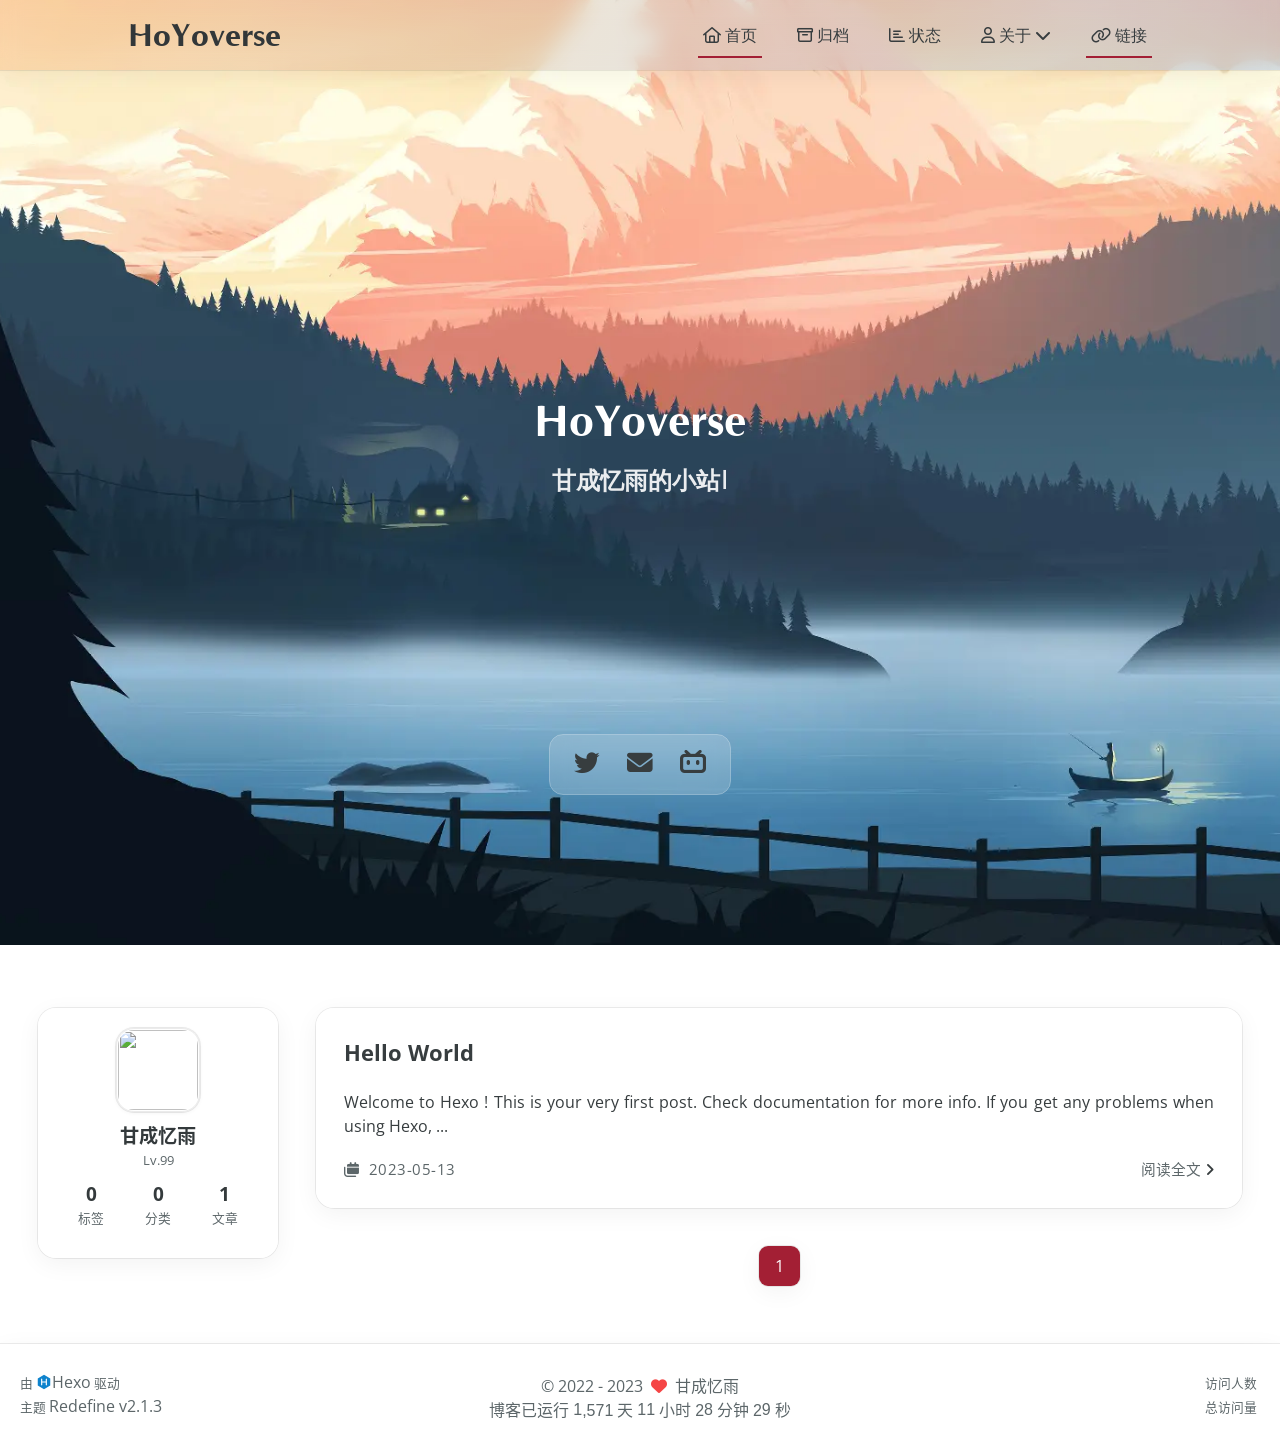
==== commit db0d03e0: "Site updated: 2023-05-14 13:37:27" ====
--- a/index.html
+++ b/index.html
@@ -187,10 +187,6 @@
     <div class="navbar-content has-home-banner">
         <div class="left">
             
-                <a class="logo-image" href="/">
-                    <img src="/source/img/tx.ico">
-                </a>
-            
             <a class="logo-title" href="/">
                 <h1>
                 HoYoverse
--- a/css/style.css
+++ b/css/style.css
@@ -3979,27 +3979,6 @@
   transform: scale(0.72);
   transform-origin: left;
 }
-.navbar-container .navbar-content .left .logo-image {
-  width: 46px;
-  height: 46px;
-  margin-right: 8px;
-}
-@media (max-width: 780px) {
-  .navbar-container .navbar-content .left .logo-image {
-    width: 41.4px;
-    height: 41.4px;
-  }
-}
-@media (max-width: 500px) {
-  .navbar-container .navbar-content .left .logo-image {
-    width: 36.800000000000004px;
-    height: 36.800000000000004px;
-  }
-}
-.navbar-container .navbar-content .left .logo-image img {
-  border-radius: 6px;
-  width: 100%;
-}
 .navbar-container .navbar-content .left .logo-title {
   font-size: 2rem;
   font-family: "Optima Bold", sans-serif;
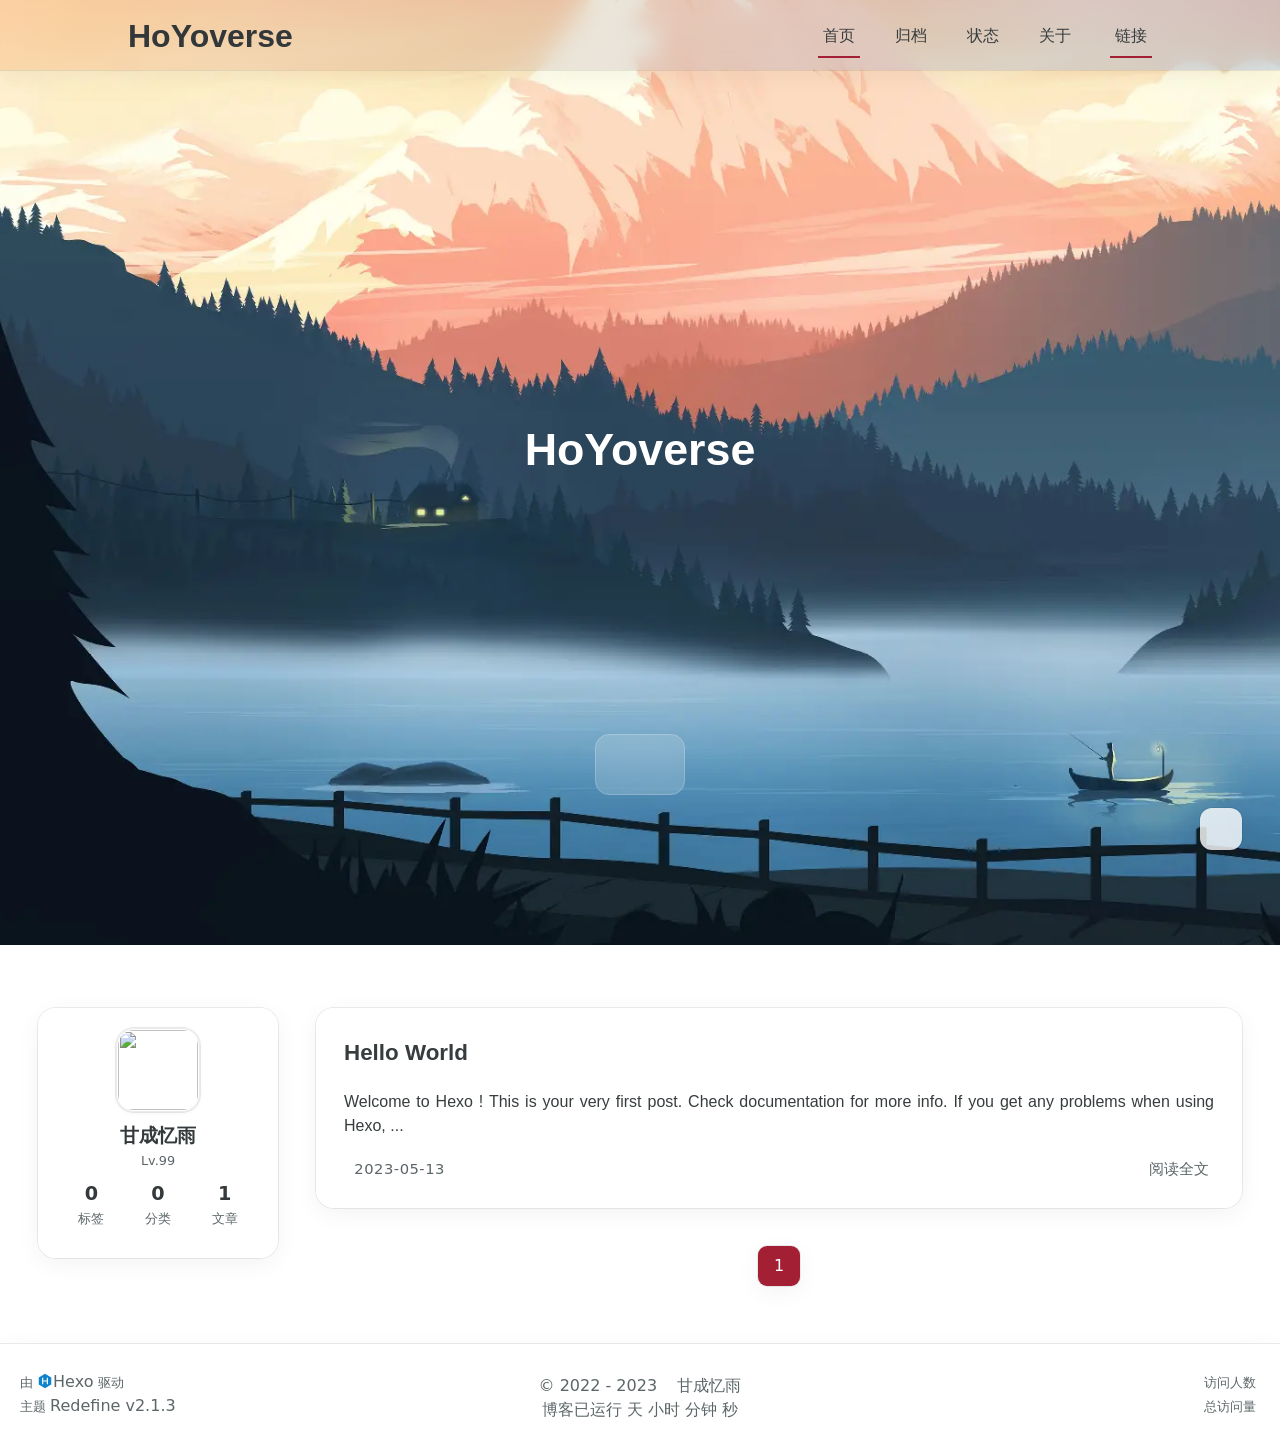
==== commit fefe053d: "Site updated: 2023-05-14 13:42:25" ====
--- a/index.html
+++ b/index.html
@@ -10,6 +10,10 @@
     <link rel="preconnect" href="https://fonts.googleapis.com">
     <link rel="preconnect" href="https://fonts.gstatic.com" crossorigin>
     
+    
+        
+            <link rel="preconnect" href="https://npm.elemecdn.com" crossorigin>
+        
     
     <!--- Seo Part-->
     
@@ -41,9 +45,7 @@
     
 <link rel="stylesheet" href="/css/style.css">
 
-    
-<link rel="stylesheet" href="/assets/fonts.css">
-
+    <link rel="stylesheet" href="//npm.elemecdn.com/hexo-theme-redefine@2.1.3/source/assets/fonts.css">
     <!--- Font Part-->
     
     
@@ -60,18 +62,10 @@
   </script>
     
     <!--- Fontawesome Part-->
-    
-<link rel="stylesheet" href="/fontawesome/fontawesome.min.css">
-
-    
-<link rel="stylesheet" href="/fontawesome/brands.min.css">
-
-    
-<link rel="stylesheet" href="/fontawesome/solid.min.css">
-
-    
-<link rel="stylesheet" href="/fontawesome/regular.min.css">
-
+    <link rel="stylesheet" href="//npm.elemecdn.com/hexo-theme-redefine@2.1.3/source/fontawesome/fontawesome.min.css">
+    <link rel="stylesheet" href="//npm.elemecdn.com/hexo-theme-redefine@2.1.3/source/fontawesome/brands.min.css">
+    <link rel="stylesheet" href="//npm.elemecdn.com/hexo-theme-redefine@2.1.3/source/fontawesome/solid.min.css">
+    <link rel="stylesheet" href="//npm.elemecdn.com/hexo-theme-redefine@2.1.3/source/fontawesome/regular.min.css">
     
     
     
@@ -649,59 +643,33 @@
 
 
 
-
-<script src="/js/utils.js"></script>
-
-<script src="/js/main.js"></script>
-
-<script src="/js/layouts/navbarShrink.js"></script>
-
-<script src="/js/tools/scrollTopBottom.js"></script>
-
-<script src="/js/tools/lightDarkSwitch.js"></script>
-
-
-
-
-
-    
-<script src="/js/tools/codeBlock.js"></script>
-
-
-
-
-    
-<script src="/js/layouts/lazyload.js"></script>
-
-
-
-
-    
-<script src="/js/tools/runtime.js"></script>
-
-    
-<script src="/js/layouts/odometer.min.js"></script>
-
-    
-<link rel="stylesheet" href="/assets/odometer-theme-minimal.css">
-
-
-
-
-  
-<script src="/js/libs/Typed.min.js"></script>
-
-  
-<script src="/js/plugins/typed.js"></script>
-
-
-
-
-
-
-    
-<script src="/js/tools/scrollBlur.js"></script>
-
+<script src="//npm.elemecdn.com/hexo-theme-redefine@2.1.3/source/js/utils.js"></script><script src="//npm.elemecdn.com/hexo-theme-redefine@2.1.3/source/js/main.js"></script><script src="//npm.elemecdn.com/hexo-theme-redefine@2.1.3/source/js/layouts/navbarShrink.js"></script><script src="//npm.elemecdn.com/hexo-theme-redefine@2.1.3/source/js/tools/scrollTopBottom.js"></script><script src="//npm.elemecdn.com/hexo-theme-redefine@2.1.3/source/js/tools/lightDarkSwitch.js"></script>
+
+
+
+
+    <script src="//npm.elemecdn.com/hexo-theme-redefine@2.1.3/source/js/tools/codeBlock.js"></script>
+
+
+
+    <script src="//npm.elemecdn.com/hexo-theme-redefine@2.1.3/source/js/layouts/lazyload.js"></script>
+
+
+
+    <script src="//npm.elemecdn.com/hexo-theme-redefine@2.1.3/source/js/tools/runtime.js"></script>
+    <script src="//npm.elemecdn.com/hexo-theme-redefine@2.1.3/source/js/layouts/odometer.min.js"></script>
+    <link rel="stylesheet" href="//npm.elemecdn.com/hexo-theme-redefine@2.1.3/source/assets/odometer-theme-minimal.css">
+
+
+
+  <script src="//npm.elemecdn.com/hexo-theme-redefine@2.1.3/source/js/libs/Typed.min.js"></script>
+  <script src="//npm.elemecdn.com/hexo-theme-redefine@2.1.3/source/js/plugins/typed.js"></script>
+
+
+
+
+
+    <script src="//npm.elemecdn.com/hexo-theme-redefine@2.1.3/source/js/tools/scrollBlur.js"></script>
 
 
 
@@ -710,9 +678,7 @@
 </div>
 
 
-    
-<script src="/js/libs/pjax.min.js"></script>
-
+    <script src="//npm.elemecdn.com/hexo-theme-redefine@2.1.3/source/js/libs/pjax.min.js"></script>
 <script>
     window.addEventListener('DOMContentLoaded', () => {
         window.pjax = new Pjax({
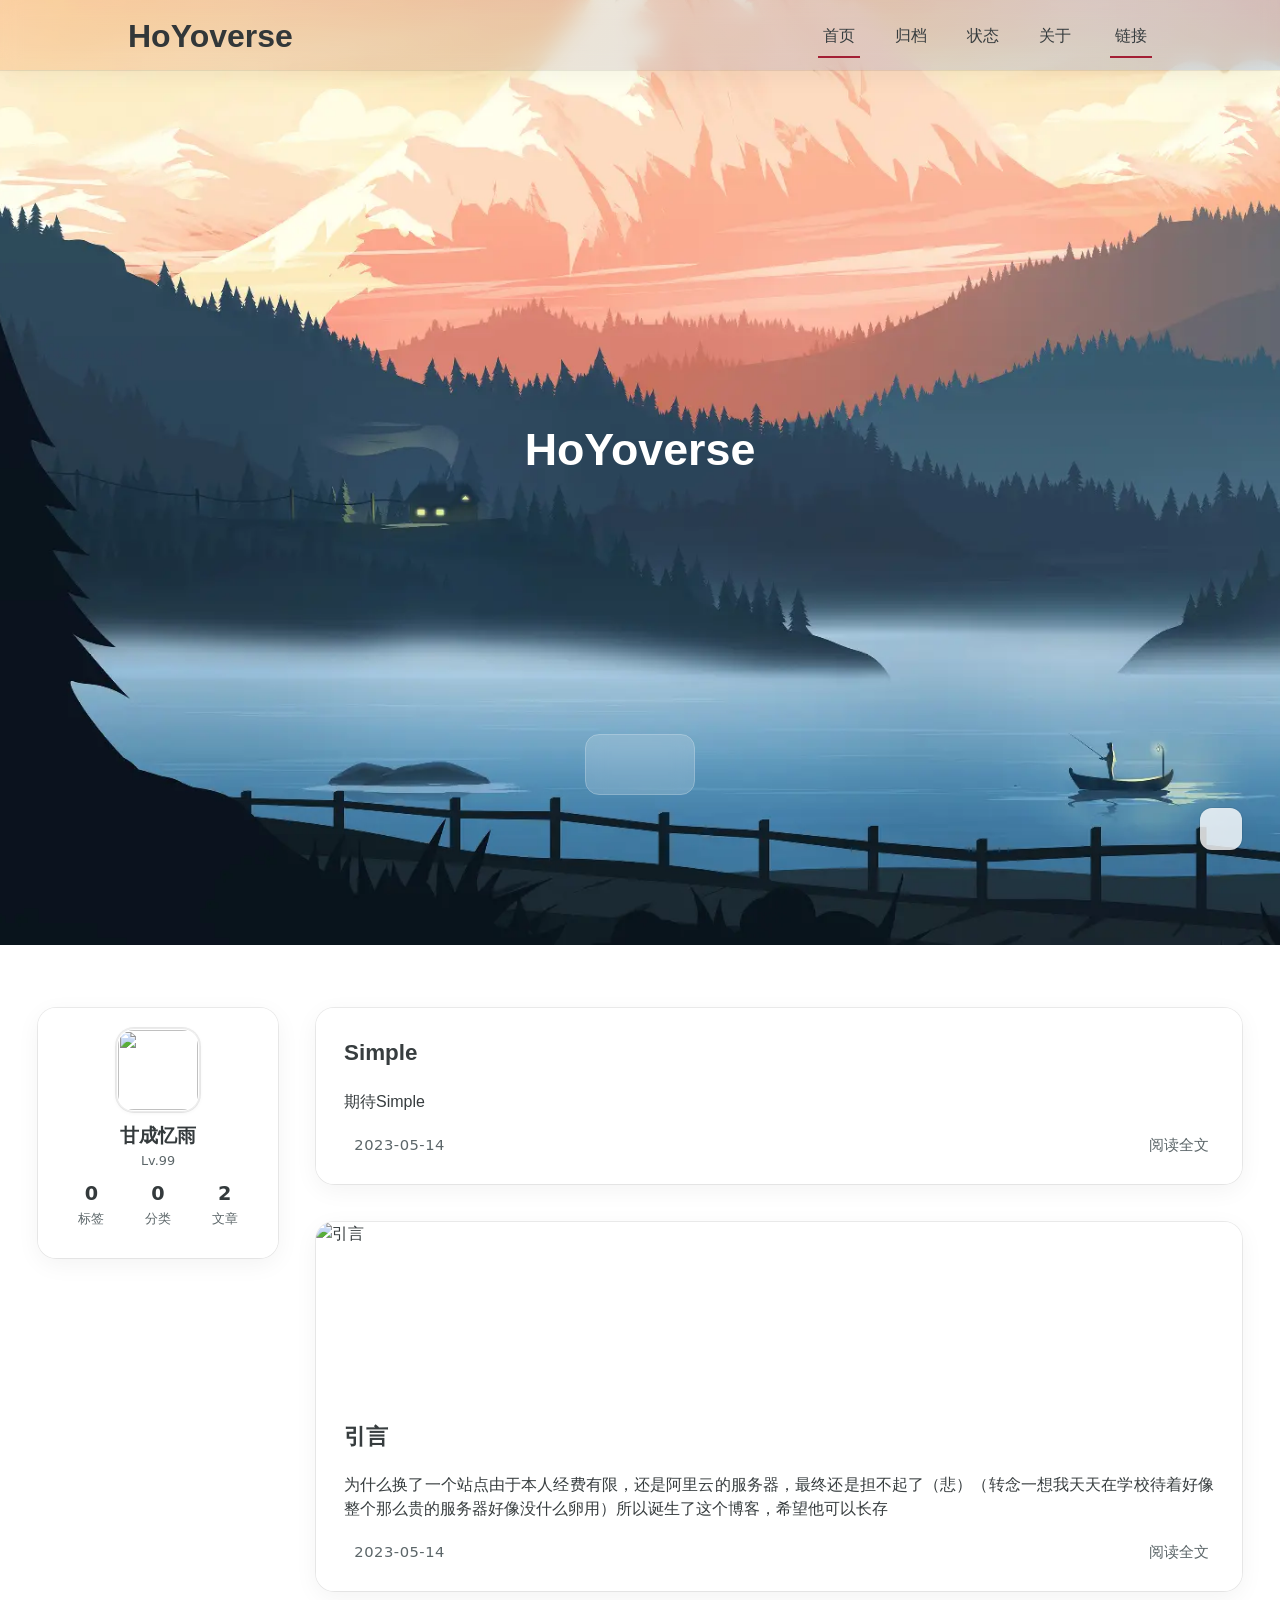
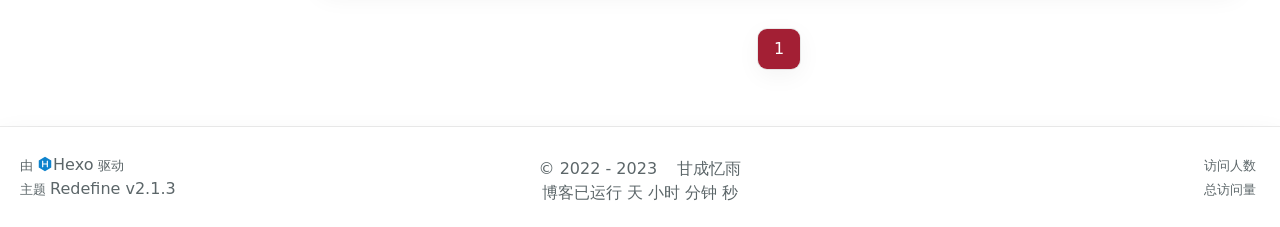
==== commit 48e80b31: "Site updated: 2023-05-14 19:11:15" ====
--- a/index.html
+++ b/index.html
@@ -12,7 +12,7 @@
     
     
         
-            <link rel="preconnect" href="https://npm.elemecdn.com" crossorigin>
+            <link rel="preconnect" href="https://evan.beee.top" crossorigin>
         
     
     <!--- Seo Part-->
@@ -45,7 +45,7 @@
     
 <link rel="stylesheet" href="/css/style.css">
 
-    <link rel="stylesheet" href="//npm.elemecdn.com/hexo-theme-redefine@2.1.3/source/assets/fonts.css">
+    <link rel="stylesheet" href="//evan.beee.top/projects/hexo-theme-redefine/v2.1.3/source/assets/fonts.css">
     <!--- Font Part-->
     
     
@@ -57,15 +57,15 @@
     <script id="hexo-configurations">
     let Global = window.Global || {};
     Global.hexo_config = {"hostname":"example.com","root":"/","language":"zh-CN","path":"search.xml"};
-    Global.theme_config = {"articles":{"style":{"font_size":"16px","line_height":1.5,"image_border_radius":"14px","image_alignment":"center","image_caption":false,"link_icon":true},"word_count":{"enable":true,"count":true,"min2read":true},"author_label":{"enable":true,"auto":false,"list":["Lv.99"]},"code_block":{"copy":true,"style":"mac","font":{"enable":false,"family":null,"url":null}},"toc":{"enable":false,"max_depth":3,"number":false,"expand":true,"init_open":true},"copyright":true,"lazyload":true,"recommendation":{"enable":false,"title":"推荐阅读","limit":3,"placeholder":"/images/wallhaven-wqery6-light.webp","skip_dirs":[]}},"colors":{"primary":"#A31F34","secondary":null},"global":{"fonts":{"chinese":{"enable":false,"family":null,"url":null},"english":{"enable":false,"family":null,"url":null}},"content_max_width":"1000px","sidebar_width":"210px","hover":{"shadow":true,"scale":false},"scroll_progress":{"bar":false,"percentage":true},"busuanzi_counter":{"enable":true,"site_pv":true,"site_uv":true,"post_pv":true},"pjax":true,"open_graph":true,"google_analytics":{"enable":false,"id":null}},"home_banner":{"enable":true,"style":"fixed","image":{"light":"/images/wallhaven-wqery6-light.webp","dark":"/images/wallhaven-wqery6-dark.webp"},"title":"HoYoverse","subtitle":{"text":["甘成忆雨的小站"],"hitokoto":{"enable":false,"api":"https://v1.hitokoto.cn"},"typing_speed":100,"backing_speed":80,"starting_delay":500,"backing_delay":1500,"loop":true,"smart_backspace":true},"text_color":{"light":"#fff","dark":"#d1d1b6"},"text_style":{"title_size":"2.8rem","subtitle_size":"1.5rem","line_height":1.2},"custom_font":{"enable":false,"family":null,"url":null},"social_links":{"enable":true,"links":{"github":null,"instagram":null,"zhihu":null,"twitter":"https://twitter.com/qq1350657030","email":"qq1350657030@outlook.com","bilibili":"https://space.bilibili.com/547498793?spm_id_from=333.1007.0.0"}}},"plugins":{"feed":{"enable":false},"aplayer":{"enable":false,"type":"fixed","audios":[{"name":null,"artist":null,"url":null,"cover":null}]},"mermaid":{"enable":false,"version":"9.3.0"}},"version":"2.1.3","navbar":{"auto_hide":false,"color":{"left":"#f78736","right":"#367df7","transparency":35},"links":{"Home":{"path":"/","icon":"fa-regular fa-house"},"Archives":{"path":"/archives","icon":"fa-regular fa-archive"},"Status":{"path":"https://status.evanluo.top/","icon":"fa-regular fa-chart-bar"},"About":{"icon":"fa-regular fa-user","submenus":{"Me":"/about","Github":"https://github.com/EvanNotFound/hexo-theme-redefine","Blog":"https://ohevan.com","Friends":"/friends"}},"Links":{"icon":"fa-regular fa-link","submenus":null}},"search":{"enable":false,"preload":true},"Link1":"/link1"},"page_templates":{"friends_column":2,"tags_style":"blur"},"home":{"sidebar":{"enable":true,"position":"left","first_item":"menu","announcement":null,"links":null},"article_date_format":"auto","categories":{"enable":true,"limit":3},"tags":{"enable":true,"limit":3}}};
+    Global.theme_config = {"articles":{"style":{"font_size":"16px","line_height":1.5,"image_border_radius":"14px","image_alignment":"center","image_caption":false,"link_icon":true},"word_count":{"enable":true,"count":true,"min2read":true},"author_label":{"enable":true,"auto":false,"list":["Lv.99"]},"code_block":{"copy":true,"style":"mac","font":{"enable":false,"family":null,"url":null}},"toc":{"enable":false,"max_depth":3,"number":false,"expand":true,"init_open":true},"copyright":true,"lazyload":true,"recommendation":{"enable":false,"title":"推荐阅读","limit":3,"placeholder":"/images/wallhaven-wqery6-light.webp","skip_dirs":[]}},"colors":{"primary":"#A31F34","secondary":null},"global":{"fonts":{"chinese":{"enable":false,"family":null,"url":null},"english":{"enable":false,"family":null,"url":null}},"content_max_width":"1000px","sidebar_width":"210px","hover":{"shadow":true,"scale":false},"scroll_progress":{"bar":false,"percentage":true},"busuanzi_counter":{"enable":true,"site_pv":true,"site_uv":true,"post_pv":true},"pjax":true,"open_graph":true,"google_analytics":{"enable":false,"id":null}},"home_banner":{"enable":true,"style":"fixed","image":{"light":"/images/wallhaven-wqery6-light.webp","dark":"/images/wallhaven-wqery6-dark.webp"},"title":"HoYoverse","subtitle":{"text":["甘成忆雨的小站"],"hitokoto":{"enable":false,"api":"https://v1.hitokoto.cn"},"typing_speed":100,"backing_speed":80,"starting_delay":500,"backing_delay":1500,"loop":true,"smart_backspace":true},"text_color":{"light":"#fff","dark":"#d1d1b6"},"text_style":{"title_size":"2.8rem","subtitle_size":"1.5rem","line_height":1.2},"custom_font":{"enable":false,"family":null,"url":null},"social_links":{"enable":true,"links":{"github":null,"instagram":null,"zhihu":null,"twitter":"https://twitter.com/qq1350657030","email":"qq1350657030@outlook.com","youtube":"https://www.youtube.com/@simpleworkspace","bilibili":"https://space.bilibili.com/547498793?spm_id_from=333.1007.0.0"}}},"plugins":{"feed":{"enable":false},"aplayer":{"enable":false,"type":"fixed","audios":[{"name":null,"artist":null,"url":null,"cover":null}]},"mermaid":{"enable":false,"version":"9.3.0"}},"version":"2.1.3","navbar":{"auto_hide":false,"color":{"left":"#f78736","right":"#367df7","transparency":35},"links":{"Home":{"path":"/","icon":"fa-regular fa-house"},"Archives":{"path":"/archives","icon":"fa-regular fa-archive"},"Status":{"path":"https://twitter.com/qq1350657030","icon":"fa-regular fa-chart-bar"},"About":{"icon":"fa-regular fa-user","submenus":{"Me":"/about","BiliBili":"https://space.bilibili.com/547498793?spm_id_from=333.1007.0.0","YouTube":"https://www.youtube.com/@simpleworkspace","Blog":"https://ohevan.com","Friends":"/friends"}},"Links":{"icon":"fa-regular fa-link","submenus":null}},"search":{"enable":false,"preload":true},"Link1":"/link1"},"page_templates":{"friends_column":2,"tags_style":"blur"},"home":{"sidebar":{"enable":true,"position":"left","first_item":"menu","announcement":null,"links":null},"article_date_format":"auto","categories":{"enable":true,"limit":3},"tags":{"enable":true,"limit":3}}};
     Global.language_ago = {"second":"%s 秒前","minute":"%s 分钟前","hour":"%s 小时前","day":"%s 天前","week":"%s 周前","month":"%s 个月前","year":"%s 年前"};
   </script>
     
     <!--- Fontawesome Part-->
-    <link rel="stylesheet" href="//npm.elemecdn.com/hexo-theme-redefine@2.1.3/source/fontawesome/fontawesome.min.css">
-    <link rel="stylesheet" href="//npm.elemecdn.com/hexo-theme-redefine@2.1.3/source/fontawesome/brands.min.css">
-    <link rel="stylesheet" href="//npm.elemecdn.com/hexo-theme-redefine@2.1.3/source/fontawesome/solid.min.css">
-    <link rel="stylesheet" href="//npm.elemecdn.com/hexo-theme-redefine@2.1.3/source/fontawesome/regular.min.css">
+    <link rel="stylesheet" href="//evan.beee.top/projects/hexo-theme-redefine/v2.1.3/source/fontawesome/fontawesome.min.css">
+    <link rel="stylesheet" href="//evan.beee.top/projects/hexo-theme-redefine/v2.1.3/source/fontawesome/brands.min.css">
+    <link rel="stylesheet" href="//evan.beee.top/projects/hexo-theme-redefine/v2.1.3/source/fontawesome/solid.min.css">
+    <link rel="stylesheet" href="//evan.beee.top/projects/hexo-theme-redefine/v2.1.3/source/fontawesome/regular.min.css">
     
     
     
@@ -156,6 +156,16 @@
                 
                     
                         
+                            <span class="social-contact-item youtube">
+                                <a target="_blank" href="https://www.youtube.com/@simpleworkspace">
+                                    <i class="fa-brands fa-youtube"></i>
+                                </a>
+                            </span>
+                        
+                    
+                
+                    
+                        
                             <span class="social-contact-item bilibili">
                                 <a target="_blank" href="https://space.bilibili.com/547498793?spm_id_from=333.1007.0.0">
                                     <i class="fa-brands fa-bilibili"></i>
@@ -229,7 +239,7 @@
                             <li class="navbar-item">
                                 <!-- Menu -->
                                 <a class="" 
-                                    target="_blank" rel="noopener" href="https://status.evanluo.top/"  >
+                                    target="_blank" rel="noopener" href="https://twitter.com/qq1350657030"  >
                                     
                                         
                                             <i class="fa-regular fa-chart-bar"></i>
@@ -263,7 +273,12 @@
                                         </li>
                                     
                                         <li>
-                                        <a target="_blank" rel="noopener" href="https://github.com/EvanNotFound/hexo-theme-redefine">GITHUB
+                                        <a target="_blank" rel="noopener" href="https://space.bilibili.com/547498793?spm_id_from=333.1007.0.0">BILIBILI
+                                        </a>
+                                        </li>
+                                    
+                                        <li>
+                                        <a target="_blank" rel="noopener" href="https://www.youtube.com/@simpleworkspace">YOUTUBE
                                         </a>
                                         </li>
                                     
@@ -347,7 +362,7 @@
                 
                     <li class="drawer-navbar-item flex-center">
                         <a class="" 
-                        target="_blank" rel="noopener" href="https://status.evanluo.top/"  >
+                        target="_blank" rel="noopener" href="https://twitter.com/qq1350657030"  >
                              
                                 
                                     <i class="fa-regular fa-chart-bar"></i>
@@ -379,7 +394,11 @@
                             </li>
                         
                             <li class="dropdown-item flex-center">
-                                <a class="dropdown-item" target="_blank" rel="noopener" href="https://github.com/EvanNotFound/hexo-theme-redefine">GITHUB</a>
+                                <a class="dropdown-item" target="_blank" rel="noopener" href="https://space.bilibili.com/547498793?spm_id_from=333.1007.0.0">BILIBILI</a>
+                            </li>
+                        
+                            <li class="dropdown-item flex-center">
+                                <a class="dropdown-item" target="_blank" rel="noopener" href="https://www.youtube.com/@simpleworkspace">YOUTUBE</a>
                             </li>
                         
                             <li class="dropdown-item flex-center">
@@ -445,7 +464,7 @@
                         <div class="label">分类</div>
                     </a>
                     <a class="item" href="/archives">
-                        <div class="number">1</div>
+                        <div class="number">2</div>
                         <div class="label">文章</div>
                     </a>
                 </div>
@@ -470,23 +489,24 @@
                 
 
                 <h3 class="home-article-title">
-                    <a href="/2023/05/13/hello-world/">
-                        Hello World
+                    <a href="/2023/05/14/Simple/">
+                        Simple
                     </a>
                 </h3>
 
                 <div class="home-article-content markdown-body">
                     
-                        Welcome to Hexo ! This is your very first post. Check documentation  for more info. If you get any problems when using Hexo, ...
+                        期待Simple
+
                     
                 </div>
 
                 <div class="home-article-meta-info-container">
     <div class="home-article-meta-info">
         <span><i class="fa-solid fa-calendars"></i>&nbsp;
-            <span class="home-article-date" data-date="Sat May 13 2023 18:44:16 GMT+0800">
-                
-                    2023-05-13
+            <span class="home-article-date" data-date="Sun May 14 2023 18:47:02 GMT+0800">
+                
+                    2023-05-14
                 
             </span>
         </span>
@@ -494,7 +514,50 @@
         
     </div>
 
-    <a href="/2023/05/13/hello-world/">阅读全文<span class="seo-reader-text">Hello World</span>&nbsp;<i class="fa-solid fa-angle-right"></i></a>
+    <a href="/2023/05/14/Simple/">阅读全文<span class="seo-reader-text">Simple</span>&nbsp;<i class="fa-solid fa-angle-right"></i></a>
+</div>
+
+            </li>
+        
+            <li class="home-article-item">
+
+                
+
+                
+                    <div class="home-article-thumbnail">
+                        <a href="/2023/05/14/%E5%BC%95%E8%A8%80/">
+                            <img src="https://img1.mydrivers.com/img/20230425/90f3112894ce4d0690195726bedbd309.jpg" alt="引言" />
+                        </a>
+                    </div>
+                
+
+                <h3 class="home-article-title">
+                    <a href="/2023/05/14/%E5%BC%95%E8%A8%80/">
+                        引言
+                    </a>
+                </h3>
+
+                <div class="home-article-content markdown-body">
+                    
+                        为什么换了一个站点由于本人经费有限，还是阿里云的服务器，最终还是担不起了（悲）（转念一想我天天在学校待着好像整个那么贵的服务器好像没什么卵用）所以诞生了这个博客，希望他可以长存
+
+                    
+                </div>
+
+                <div class="home-article-meta-info-container">
+    <div class="home-article-meta-info">
+        <span><i class="fa-solid fa-calendars"></i>&nbsp;
+            <span class="home-article-date" data-date="Sun May 14 2023 18:14:34 GMT+0800">
+                
+                    2023-05-14
+                
+            </span>
+        </span>
+        
+        
+    </div>
+
+    <a href="/2023/05/14/%E5%BC%95%E8%A8%80/">阅读全文<span class="seo-reader-text">引言</span>&nbsp;<i class="fa-solid fa-angle-right"></i></a>
 </div>
 
             </li>
@@ -643,33 +706,33 @@
 
 
 
-<script src="//npm.elemecdn.com/hexo-theme-redefine@2.1.3/source/js/utils.js"></script><script src="//npm.elemecdn.com/hexo-theme-redefine@2.1.3/source/js/main.js"></script><script src="//npm.elemecdn.com/hexo-theme-redefine@2.1.3/source/js/layouts/navbarShrink.js"></script><script src="//npm.elemecdn.com/hexo-theme-redefine@2.1.3/source/js/tools/scrollTopBottom.js"></script><script src="//npm.elemecdn.com/hexo-theme-redefine@2.1.3/source/js/tools/lightDarkSwitch.js"></script>
-
-
-
-
-    <script src="//npm.elemecdn.com/hexo-theme-redefine@2.1.3/source/js/tools/codeBlock.js"></script>
-
-
-
-    <script src="//npm.elemecdn.com/hexo-theme-redefine@2.1.3/source/js/layouts/lazyload.js"></script>
-
-
-
-    <script src="//npm.elemecdn.com/hexo-theme-redefine@2.1.3/source/js/tools/runtime.js"></script>
-    <script src="//npm.elemecdn.com/hexo-theme-redefine@2.1.3/source/js/layouts/odometer.min.js"></script>
-    <link rel="stylesheet" href="//npm.elemecdn.com/hexo-theme-redefine@2.1.3/source/assets/odometer-theme-minimal.css">
-
-
-
-  <script src="//npm.elemecdn.com/hexo-theme-redefine@2.1.3/source/js/libs/Typed.min.js"></script>
-  <script src="//npm.elemecdn.com/hexo-theme-redefine@2.1.3/source/js/plugins/typed.js"></script>
-
-
-
-
-
-    <script src="//npm.elemecdn.com/hexo-theme-redefine@2.1.3/source/js/tools/scrollBlur.js"></script>
+<script src="//evan.beee.top/projects/hexo-theme-redefine/v2.1.3/source/js/utils.js"></script><script src="//evan.beee.top/projects/hexo-theme-redefine/v2.1.3/source/js/main.js"></script><script src="//evan.beee.top/projects/hexo-theme-redefine/v2.1.3/source/js/layouts/navbarShrink.js"></script><script src="//evan.beee.top/projects/hexo-theme-redefine/v2.1.3/source/js/tools/scrollTopBottom.js"></script><script src="//evan.beee.top/projects/hexo-theme-redefine/v2.1.3/source/js/tools/lightDarkSwitch.js"></script>
+
+
+
+
+    <script src="//evan.beee.top/projects/hexo-theme-redefine/v2.1.3/source/js/tools/codeBlock.js"></script>
+
+
+
+    <script src="//evan.beee.top/projects/hexo-theme-redefine/v2.1.3/source/js/layouts/lazyload.js"></script>
+
+
+
+    <script src="//evan.beee.top/projects/hexo-theme-redefine/v2.1.3/source/js/tools/runtime.js"></script>
+    <script src="//evan.beee.top/projects/hexo-theme-redefine/v2.1.3/source/js/layouts/odometer.min.js"></script>
+    <link rel="stylesheet" href="//evan.beee.top/projects/hexo-theme-redefine/v2.1.3/source/assets/odometer-theme-minimal.css">
+
+
+
+  <script src="//evan.beee.top/projects/hexo-theme-redefine/v2.1.3/source/js/libs/Typed.min.js"></script>
+  <script src="//evan.beee.top/projects/hexo-theme-redefine/v2.1.3/source/js/plugins/typed.js"></script>
+
+
+
+
+
+    <script src="//evan.beee.top/projects/hexo-theme-redefine/v2.1.3/source/js/tools/scrollBlur.js"></script>
 
 
 
@@ -678,7 +741,7 @@
 </div>
 
 
-    <script src="//npm.elemecdn.com/hexo-theme-redefine@2.1.3/source/js/libs/pjax.min.js"></script>
+    <script src="//evan.beee.top/projects/hexo-theme-redefine/v2.1.3/source/js/libs/pjax.min.js"></script>
 <script>
     window.addEventListener('DOMContentLoaded', () => {
         window.pjax = new Pjax({
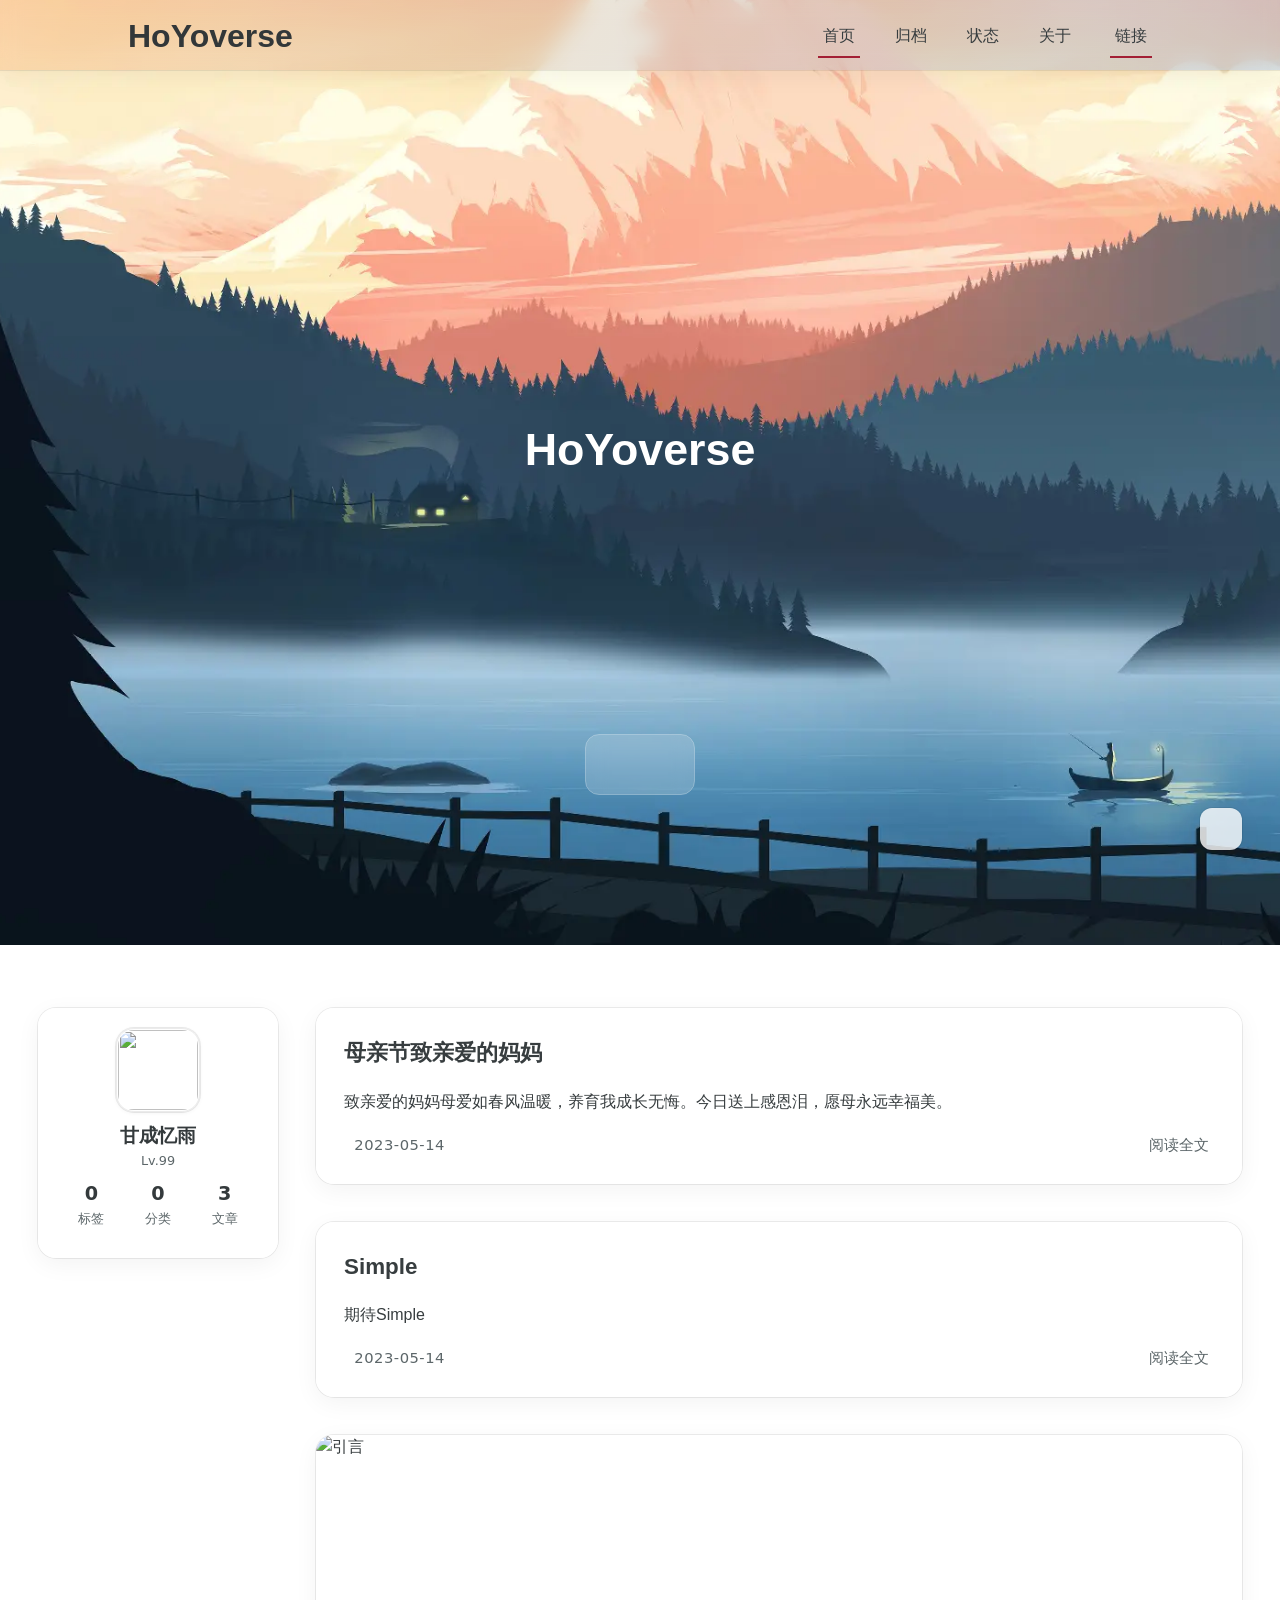
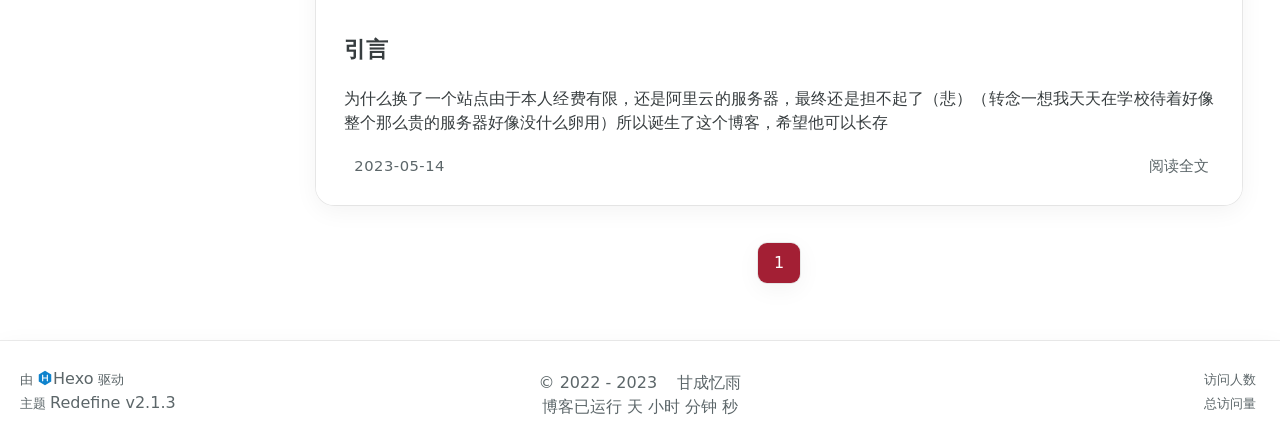
==== commit 5c613054: "Site updated: 2023-05-14 19:54:11" ====
--- a/index.html
+++ b/index.html
@@ -464,7 +464,7 @@
                         <div class="label">分类</div>
                     </a>
                     <a class="item" href="/archives">
-                        <div class="number">2</div>
+                        <div class="number">3</div>
                         <div class="label">文章</div>
                     </a>
                 </div>
@@ -481,6 +481,43 @@
                 
                     <div class="home-content-container fade-in-down-animation">
     <ul class="home-article-list">
+        
+            <li class="home-article-item">
+
+                
+
+                
+
+                <h3 class="home-article-title">
+                    <a href="/2023/05/14/%E6%AF%8D%E4%BA%B2%E8%8A%82%E8%87%B4%E4%BA%B2%E7%88%B1%E7%9A%84%E5%A6%88%E5%A6%88/">
+                        母亲节致亲爱的妈妈
+                    </a>
+                </h3>
+
+                <div class="home-article-content markdown-body">
+                    
+                        致亲爱的妈妈母爱如春风温暖，养育我成长无悔。今日送上感恩泪，愿母永远幸福美。
+
+                    
+                </div>
+
+                <div class="home-article-meta-info-container">
+    <div class="home-article-meta-info">
+        <span><i class="fa-solid fa-calendars"></i>&nbsp;
+            <span class="home-article-date" data-date="Sun May 14 2023 19:50:31 GMT+0800">
+                
+                    2023-05-14
+                
+            </span>
+        </span>
+        
+        
+    </div>
+
+    <a href="/2023/05/14/%E6%AF%8D%E4%BA%B2%E8%8A%82%E8%87%B4%E4%BA%B2%E7%88%B1%E7%9A%84%E5%A6%88%E5%A6%88/">阅读全文<span class="seo-reader-text">母亲节致亲爱的妈妈</span>&nbsp;<i class="fa-solid fa-angle-right"></i></a>
+</div>
+
+            </li>
         
             <li class="home-article-item">
 
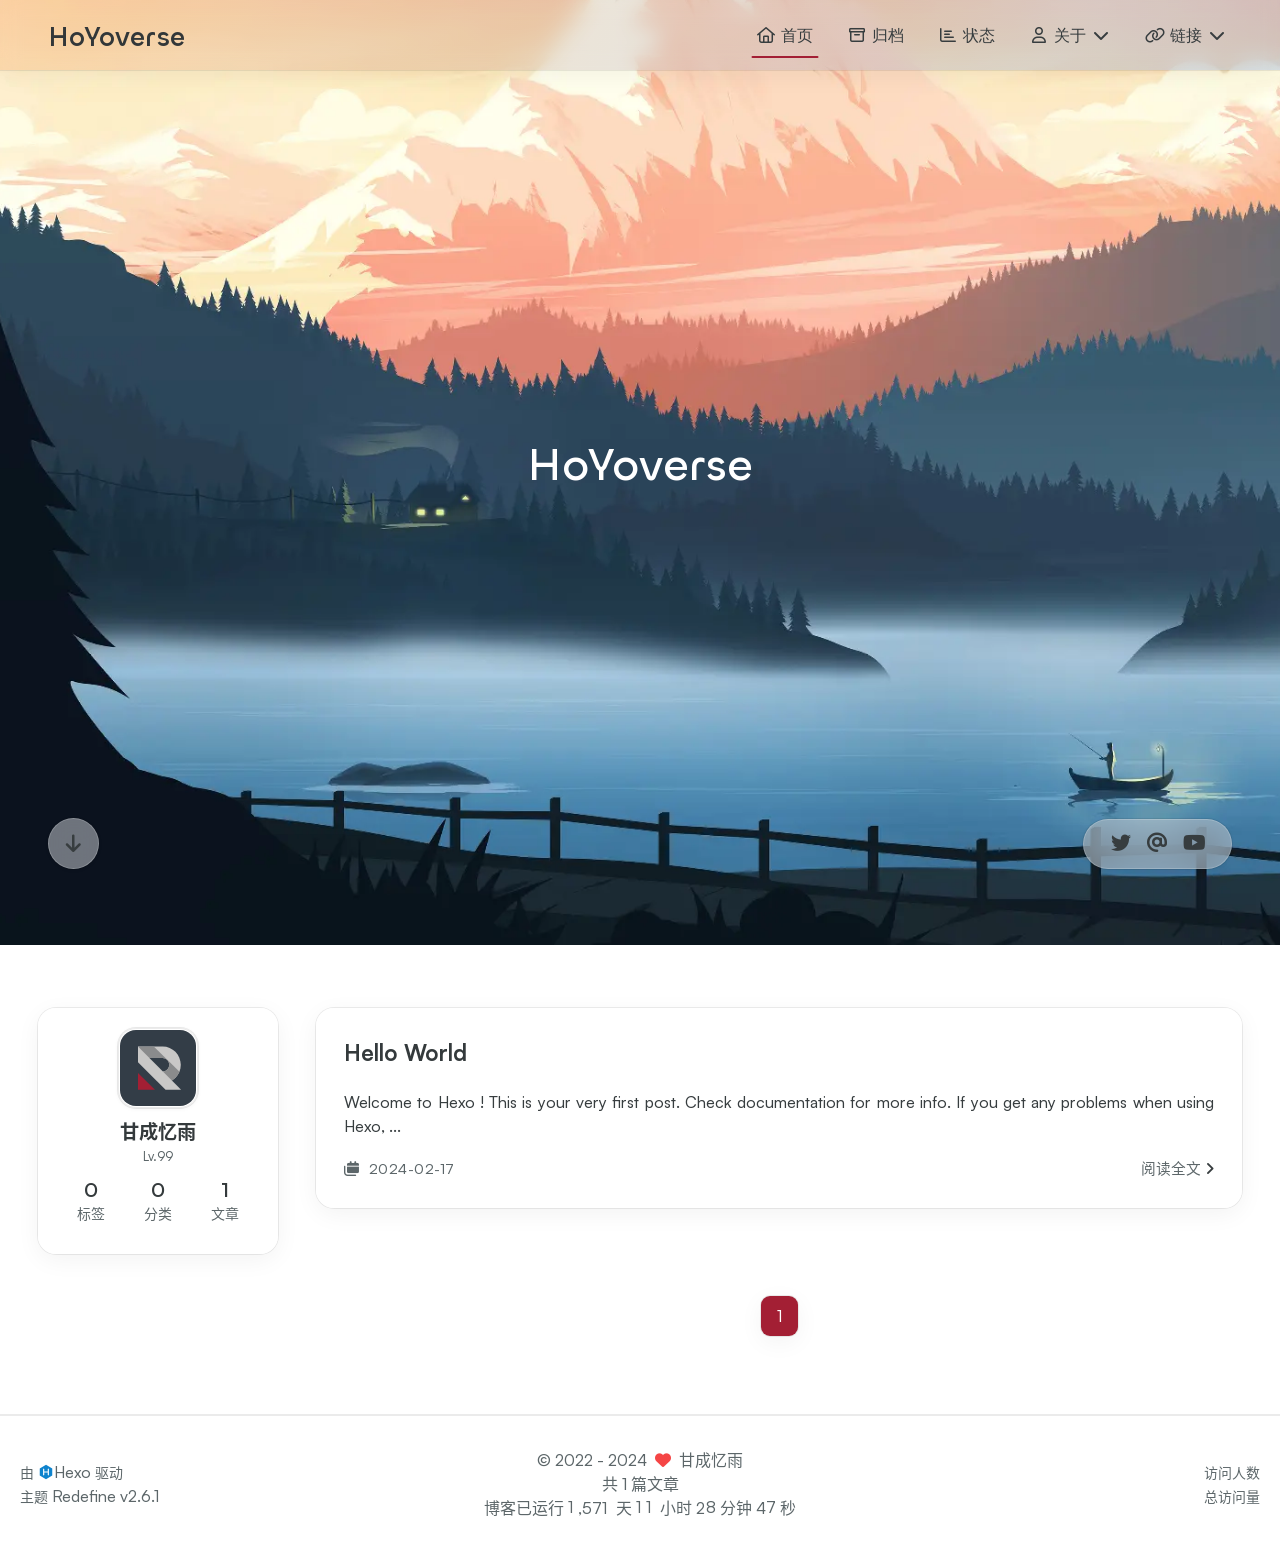
==== commit 53d5c2ad: "Site updated: 2024-02-18 19:14:45" ====
--- a/index.html
+++ b/index.html
@@ -9,11 +9,7 @@
     <!-- preconnect -->
     <link rel="preconnect" href="https://fonts.googleapis.com">
     <link rel="preconnect" href="https://fonts.gstatic.com" crossorigin>
-    
-    
-        
-            <link rel="preconnect" href="https://evan.beee.top" crossorigin>
-        
+
     
     <!--- Seo Part-->
     
@@ -32,45 +28,223 @@
     
     
     <!--- Icon Part-->
-    <link rel="icon" type="image/png" href="/source/img/tx.ico" sizes="192x192">
-    <link rel="apple-touch-icon" sizes="180x180" href="/source/img/tx.ico">
+    <link rel="icon" type="image/png" href="/images/redefine-favicon.svg" sizes="192x192">
+    <link rel="apple-touch-icon" sizes="180x180" href="/images/redefine-favicon.svg">
     <meta name="theme-color" content="#A31F34">
-    <link rel="shortcut icon" href="/source/img/tx.ico">
+    <link rel="shortcut icon" href="/images/redefine-favicon.svg">
     <!--- Page Info-->
     
     <title>
         
         HoYoverse
     </title>
+
+    
+<link rel="stylesheet" href="/fonts/Chillax/chillax.css">
+
+
+    <!--- Inject Part-->
+    
+
+    
+        <style>
+    :root {
+        --preloader-background-color: #fff;
+        --preloader-text-color: #000;
+    }
+
+    @media (prefers-color-scheme: dark) {
+        :root {
+            --preloader-background-color: #202124;
+            --preloader-text-color: #fff;
+        }
+    }
+
+    @media (prefers-color-scheme: light) {
+        :root {
+            --preloader-background-color: #fff;
+            --preloader-text-color: #000;
+        }
+    }
+
+    @media (max-width: 600px) {
+        .ml13 {
+            font-size: 2.6rem !important; /* Adjust this value as needed */
+        }
+    }
+
+    .preloader {
+        display: flex;
+        flex-direction: column;
+        gap: 1rem; /* Tailwind 'gap-4' is 1rem */
+        align-items: center;
+        justify-content: center;
+        position: fixed;
+        padding: 12px;
+        top: 0;
+        right: 0;
+        bottom: 0;
+        left: 0;
+        width: 100vw;
+        height: 100vh; /* 'h-screen' is 100% of the viewport height */
+        background-color: var(--preloader-background-color);
+        z-index: 1100; /* 'z-[1100]' sets the z-index */
+        transition: opacity 0.2s ease-in-out;
+    }
+
+    .ml13 {
+        font-size: 3.2rem;
+        /* text-transform: uppercase; */
+        color: var(--preloader-text-color);
+        letter-spacing: -1px;
+        font-weight: 500;
+        font-family: 'Chillax-Variable', sans-serif;
+        text-align: center;
+    }
+
+    .ml13 .word {
+        display: inline-flex;
+        flex-wrap: wrap;
+        white-space: nowrap;
+    }
+
+    .ml13 .letter {
+        display: inline-block;
+        line-height: 1em;
+    }
+</style>
+
+<div class="preloader">
+    
+<script src="/js/libs/anime.min.js"></script>
+
+    <h1 class="ml13">
+        HoYoverse
+    </h1>
+    <script>
+        var textWrapper = document.querySelector('.ml13');
+        // Split text into words
+        var words = textWrapper.textContent.trim().split(' ');
+
+        // Clear the existing content
+        textWrapper.innerHTML = '';
+
+        // Wrap each word and its letters in spans
+        words.forEach(function(word) {
+            var wordSpan = document.createElement('span');
+            wordSpan.classList.add('word');
+            wordSpan.innerHTML = word.replace(/\S/g, "<span class='letter'>$&</span>");
+            textWrapper.appendChild(wordSpan);
+            textWrapper.appendChild(document.createTextNode(' ')); // Add space between words
+        });
+
+
+        anime.timeline({loop: true})
+            .add({
+                targets: '.ml13 .letter',
+                translateY: [100,0],
+                translateZ: 0,
+                opacity: [0,1],
+                easing: "easeOutExpo",
+                duration: 1400,
+                delay: (el, i) => 300 + 30 * i
+            }).add({
+            targets: '.ml13 .letter',
+            translateY: [0,-100],
+            opacity: [1,0],
+            easing: "easeInExpo",
+            duration: 1200,
+            delay: (el, i) => 100 + 30 * i
+        });
+
+        let themeStatus = JSON.parse(localStorage.getItem('REDEFINE-THEME-STATUS'))?.isDark;
+
+        // If the theme status is not found in local storage, check the preferred color scheme
+        if (themeStatus === undefined || themeStatus === null) {
+            if (window.matchMedia && window.matchMedia('(prefers-color-scheme: dark)').matches) {
+                themeStatus = 'dark';
+            } else {
+                themeStatus = 'light';
+            }
+        }
+
+        // Now you can use the themeStatus variable in your code
+        if (themeStatus) {
+            document.documentElement.style.setProperty('--preloader-background-color', '#202124');
+            document.documentElement.style.setProperty('--preloader-text-color', '#fff');
+        } else {
+            document.documentElement.style.setProperty('--preloader-background-color', '#fff');
+            document.documentElement.style.setProperty('--preloader-text-color', '#000');
+        }
+
+        window.addEventListener('load', function () {
+            hidePreloaderAfterTimeout(1000); // Hide after 1000 milliseconds once the window has loaded
+        });
+
+        // Backup failsafe: Hide preloader after a maximum of 5000 milliseconds, regardless of the window load event
+        hidePreloaderAfterTimeout(5000);
+
+        function hidePreloaderAfterTimeout(delay) {
+            setTimeout(function () {
+                var preloader = document.querySelector('.preloader');
+                preloader.style.opacity = '0';
+                setTimeout(function () {
+                    preloader.style.display = 'none';
+                }, 200);
+            }, delay);
+        }
+    </script>
+</div>
+    
+
     
 <link rel="stylesheet" href="/css/style.css">
 
-    <link rel="stylesheet" href="//evan.beee.top/projects/hexo-theme-redefine/v2.1.3/source/assets/fonts.css">
+
+    
+        
+<link rel="stylesheet" href="/assets/build/styles.css">
+
+    
+
+    
+<link rel="stylesheet" href="/fonts/fonts.css">
+
+    
+<link rel="stylesheet" href="/fonts/Satoshi/satoshi.css">
+
     <!--- Font Part-->
     
     
     
     
 
-    <!--- Inject Part-->
-    
+
     <script id="hexo-configurations">
-    let Global = window.Global || {};
-    Global.hexo_config = {"hostname":"example.com","root":"/","language":"zh-CN","path":"search.xml"};
-    Global.theme_config = {"articles":{"style":{"font_size":"16px","line_height":1.5,"image_border_radius":"14px","image_alignment":"center","image_caption":false,"link_icon":true},"word_count":{"enable":true,"count":true,"min2read":true},"author_label":{"enable":true,"auto":false,"list":["Lv.99"]},"code_block":{"copy":true,"style":"mac","font":{"enable":false,"family":null,"url":null}},"toc":{"enable":false,"max_depth":3,"number":false,"expand":true,"init_open":true},"copyright":true,"lazyload":true,"recommendation":{"enable":false,"title":"推荐阅读","limit":3,"placeholder":"/images/wallhaven-wqery6-light.webp","skip_dirs":[]}},"colors":{"primary":"#A31F34","secondary":null},"global":{"fonts":{"chinese":{"enable":false,"family":null,"url":null},"english":{"enable":false,"family":null,"url":null}},"content_max_width":"1000px","sidebar_width":"210px","hover":{"shadow":true,"scale":false},"scroll_progress":{"bar":false,"percentage":true},"busuanzi_counter":{"enable":true,"site_pv":true,"site_uv":true,"post_pv":true},"pjax":true,"open_graph":true,"google_analytics":{"enable":false,"id":null}},"home_banner":{"enable":true,"style":"fixed","image":{"light":"/images/wallhaven-wqery6-light.webp","dark":"/images/wallhaven-wqery6-dark.webp"},"title":"HoYoverse","subtitle":{"text":["甘成忆雨的小站"],"hitokoto":{"enable":false,"api":"https://v1.hitokoto.cn"},"typing_speed":100,"backing_speed":80,"starting_delay":500,"backing_delay":1500,"loop":true,"smart_backspace":true},"text_color":{"light":"#fff","dark":"#d1d1b6"},"text_style":{"title_size":"2.8rem","subtitle_size":"1.5rem","line_height":1.2},"custom_font":{"enable":false,"family":null,"url":null},"social_links":{"enable":true,"links":{"github":null,"instagram":null,"zhihu":null,"twitter":"https://twitter.com/qq1350657030","email":"qq1350657030@outlook.com","youtube":"https://www.youtube.com/@simpleworkspace","bilibili":"https://space.bilibili.com/547498793?spm_id_from=333.1007.0.0"}}},"plugins":{"feed":{"enable":false},"aplayer":{"enable":false,"type":"fixed","audios":[{"name":null,"artist":null,"url":null,"cover":null}]},"mermaid":{"enable":false,"version":"9.3.0"}},"version":"2.1.3","navbar":{"auto_hide":false,"color":{"left":"#f78736","right":"#367df7","transparency":35},"links":{"Home":{"path":"/","icon":"fa-regular fa-house"},"Archives":{"path":"/archives","icon":"fa-regular fa-archive"},"Status":{"path":"https://twitter.com/qq1350657030","icon":"fa-regular fa-chart-bar"},"About":{"icon":"fa-regular fa-user","submenus":{"Me":"/about","BiliBili":"https://space.bilibili.com/547498793?spm_id_from=333.1007.0.0","YouTube":"https://www.youtube.com/@simpleworkspace","Blog":"https://ohevan.com","Friends":"/friends"}},"Links":{"icon":"fa-regular fa-link","submenus":null}},"search":{"enable":false,"preload":true},"Link1":"/link1"},"page_templates":{"friends_column":2,"tags_style":"blur"},"home":{"sidebar":{"enable":true,"position":"left","first_item":"menu","announcement":null,"links":null},"article_date_format":"auto","categories":{"enable":true,"limit":3},"tags":{"enable":true,"limit":3}}};
-    Global.language_ago = {"second":"%s 秒前","minute":"%s 分钟前","hour":"%s 小时前","day":"%s 天前","week":"%s 周前","month":"%s 个月前","year":"%s 年前"};
+    window.config = {"hostname":"example.com","root":"/","language":"zh-CN"};
+    window.theme = {"articles":{"style":{"font_size":"16px","line_height":1.5,"image_border_radius":"14px","image_alignment":"center","image_caption":false,"link_icon":true,"title_alignment":"left","headings_top_spacing":{"h1":"5rem","h2":"4rem","h3":"2.8rem","h4":"2.5rem","h5":"2.2rem","h6":"2rem"}},"word_count":{"enable":true,"count":true,"min2read":true},"author_label":{"enable":true,"auto":false,"list":["Lv.99"]},"code_block":{"copy":true,"style":"mac","font":{"enable":false,"family":null,"url":null}},"toc":{"enable":true,"max_depth":3,"number":false,"expand":true,"init_open":true},"copyright":{"enable":true,"default":"cc_by_nc_sa"},"lazyload":true,"recommendation":{"enable":false,"title":"推荐阅读","limit":3,"mobile_limit":2,"placeholder":"/images/wallhaven-wqery6-light.webp","skip_dirs":[]}},"colors":{"primary":"#A31F34","secondary":null,"default_mode":"light"},"global":{"fonts":{"chinese":{"enable":false,"family":null,"url":null},"english":{"enable":false,"family":null,"url":null}},"content_max_width":"1000px","sidebar_width":"210px","hover":{"shadow":true,"scale":false},"scroll_progress":{"bar":false,"percentage":true},"website_counter":{"url":"https://cn.vercount.one/js","enable":true,"site_pv":true,"site_uv":true,"post_pv":true},"single_page":true,"preloader":true,"open_graph":true,"google_analytics":{"enable":false,"id":null}},"home_banner":{"enable":true,"style":"fixed","image":{"light":"/images/wallhaven-wqery6-light.webp","dark":"/images/wallhaven-wqery6-dark.webp"},"title":"HoYoverse","subtitle":{"text":["甘成忆雨的小站"],"hitokoto":{"enable":false,"api":"https://v1.hitokoto.cn"},"typing_speed":100,"backing_speed":80,"starting_delay":500,"backing_delay":1500,"loop":true,"smart_backspace":true},"text_color":{"light":"#fff","dark":"#d1d1b6"},"text_style":{"title_size":"2.8rem","subtitle_size":"1.5rem","line_height":1.2},"custom_font":{"enable":false,"family":null,"url":null},"social_links":{"enable":true,"style":"default","links":{"github":null,"instagram":null,"zhihu":null,"twitter":"https://twitter.com/qq1350657030","email":"qq1350657030@outlook.com","youtube":"https://www.youtube.com/@simpleworkspace"},"qrs":{"weixin":null}}},"plugins":{"feed":{"enable":false},"aplayer":{"enable":false,"type":"fixed","audios":[{"name":null,"artist":null,"url":null,"cover":null}]},"mermaid":{"enable":false,"version":"9.3.0"}},"version":"2.6.1","navbar":{"auto_hide":false,"color":{"left":"#f78736","right":"#367df7","transparency":35},"width":{"home":"1200px","pages":"1000px"},"links":{"Home":{"path":"/","icon":"fa-regular fa-house"},"Archives":{"path":"/archives","icon":"fa-regular fa-archive"},"Status":{"path":"https://status.ohevan.com/","icon":"fa-regular fa-chart-bar"},"About":{"icon":"fa-regular fa-user","submenus":{"Me":"/about","BiliBili":"https://space.bilibili.com/547498793?spm_id_from=333.1007.0.0","Youtube":"https://www.youtube.com/@simpleworkspace","Blog":"https://www.甘成忆雨.top","Friends":"/friends"}},"Links":{"icon":"fa-regular fa-link","submenus":{"Link1":"/link1"}}},"search":{"enable":false,"preload":true}},"page_templates":{"friends_column":2,"tags_style":"blur"},"home":{"sidebar":{"enable":true,"position":"left","first_item":"menu","announcement":null,"show_on_mobile":true,"links":null},"article_date_format":"auto","categories":{"enable":true,"limit":3},"tags":{"enable":true,"limit":3}},"footerStart":"2022/8/17 11:45:14"};
+    window.lang_ago = {"second":"%s 秒前","minute":"%s 分钟前","hour":"%s 小时前","day":"%s 天前","week":"%s 周前","month":"%s 个月前","year":"%s 年前"};
+    window.data = {"masonry":false};
   </script>
     
     <!--- Fontawesome Part-->
-    <link rel="stylesheet" href="//evan.beee.top/projects/hexo-theme-redefine/v2.1.3/source/fontawesome/fontawesome.min.css">
-    <link rel="stylesheet" href="//evan.beee.top/projects/hexo-theme-redefine/v2.1.3/source/fontawesome/brands.min.css">
-    <link rel="stylesheet" href="//evan.beee.top/projects/hexo-theme-redefine/v2.1.3/source/fontawesome/solid.min.css">
-    <link rel="stylesheet" href="//evan.beee.top/projects/hexo-theme-redefine/v2.1.3/source/fontawesome/regular.min.css">
-    
-    
-    
-    
-<meta name="generator" content="Hexo 6.3.0"></head>
+    
+<link rel="stylesheet" href="/fontawesome/fontawesome.min.css">
+
+    
+<link rel="stylesheet" href="/fontawesome/brands.min.css">
+
+    
+<link rel="stylesheet" href="/fontawesome/solid.min.css">
+
+    
+<link rel="stylesheet" href="/fontawesome/regular.min.css">
+
+    
+    
+    
+    
+<meta name="generator" content="Hexo 7.1.1"></head>
 
 
 <body>
@@ -79,20 +253,20 @@
 
     
         <span class="pjax-progress-bar"></span>
-        <span class="pjax-progress-icon">
-            <i class="fa-solid fa-circle-notch fa-spin"></i>
-        </span>
-    
-</div>
-
-
-<main class="page-container">
+<!--        <span class="swup-progress-icon">-->
+<!--            <i class="fa-solid fa-circle-notch fa-spin"></i>-->
+<!--        </span>-->
+    
+</div>
+
+
+<main class="page-container" id="swup">
 
     
         
     <style>
         .home-banner-container {
-            background: transparent !important;
+            background: none !important;
         }
         .home-article-item,
         .sidebar-links,
@@ -104,6 +278,11 @@
         footer.footer {
             background-color: var(--background-color-transparent-80) !important;
         }
+        .right-bottom-tools:hover,
+        a.page-number:hover,
+        a.extend:hover {
+            background-color: var(--primary-color) !important;
+        }
         .site-info,
         .home-article-sticky-label {
             background-color: var(--background-color-transparent-15) !important;
@@ -112,82 +291,89 @@
             backdrop-filter: none !important;
         }
     </style>
-
-    <div class="home-banner-background">
+    <div class="home-banner-background transition-fade fixed top-0 left-0 w-screen h-screen scale-125 sm:scale-110 box-border will-change-transform bg-cover">
+        <img src="/images/wallhaven-wqery6-light.webp" alt="home-banner-background" class="w-full h-full object-cover dark:hidden">
+        <img src="/images/wallhaven-wqery6-dark.webp" alt="home-banner-background" class="w-full h-full object-cover hidden dark:block">
     </div>
 
 
-<div class="home-banner-container flex-center">
-    <div class="content flex-center">
-        <div class="description fade-in-down-animation" >
-          HoYoverse 
-          
-            <p><i id="subtitle"></i></p>
-          
+<div class="home-banner-container flex justify-center items-center transition-fade relative">
+    
+    <div class="content mt-8 flex flex-col justify-center items-center">
+        <div class="description flex flex-col justify-center items-center w-screen font-medium text-center"
+        
+        >
+            HoYoverse
+            
+            
+                <p><i id="subtitle"></i></p>
+            
         </div>
         
-            <div class="social-contacts fade-in-down-animation">
-                
-                    
-                
-                    
-                
-                    
-                
-                    
-                        
-                            <span class="social-contact-item twitter">
-                                <a target="_blank" href="https://twitter.com/qq1350657030">
-                                    <i class="fa-brands fa-twitter"></i>
-                                </a>
-                            </span>
-                        
-                    
-                
-                    
-                        
-                            <span class="social-contact-item email">
-                                <a href="mailto:qq1350657030@outlook.com">
-                                    <i class="fa-solid fa-envelope"></i>
-                                </a>
-                            </span>
-                        
-                    
-                
-                    
-                        
-                            <span class="social-contact-item youtube">
-                                <a target="_blank" href="https://www.youtube.com/@simpleworkspace">
-                                    <i class="fa-brands fa-youtube"></i>
-                                </a>
-                            </span>
-                        
-                    
-                
-                    
-                        
-                            <span class="social-contact-item bilibili">
-                                <a target="_blank" href="https://space.bilibili.com/547498793?spm_id_from=333.1007.0.0">
-                                    <i class="fa-brands fa-bilibili"></i>
-                                </a>
-                            </span>
-                        
-                    
-                
+            
+            <div class="absolute bottom-0.5 flex flex-row justify-between max-w-[1340px] items-center w-full px-8 sm:px-12">
+                <div class="flex p-3 bg-gray-300/50 dark:bg-gray-500/40 backdrop-blur-lg border border-white/20 dark:border-gray-500/30 group rounded-full cursor-pointer flex justify-center items-center aspect-square h-full shadow-redefine-flat hover:shadow-redefine-flat-hover transition-shadow" onclick="scrollToMain()" >
+                    <i class="fa-solid fa-arrow-down fa-fw fa-lg group-hover:translate-y-1 transition-transform"></i>
+                </div>
+                <div class="social-contacts px-6 py-3 bg-gray-300/50 dark:bg-gray-500/40 backdrop-blur-lg border border-white/20 dark:border-gray-500/30 shadow-redefine-flat rounded-full flex flex-row gap-3 items-center">
+                    
+                        
+                    
+                        
+                    
+                        
+                    
+                        
+                            
+                                <span class="social-contact-item twitter">
+                                    <a target="_blank" href="https://twitter.com/qq1350657030">
+                                        <i class="fa-brands fa-fw fa-lg fa-twitter"></i>
+                                    </a>
+                                </span>
+                            
+                        
+                    
+                        
+                            
+                                <span class="social-contact-item email ">
+                                    <a href="mailto:qq1350657030@outlook.com">
+                                        <i class="fa-solid fa-fw fa-at fa-lg"></i>
+                                    </a>
+                                </span>
+                            
+                        
+                    
+                        
+                            
+                                <span class="social-contact-item youtube">
+                                    <a target="_blank" href="https://www.youtube.com/@simpleworkspace">
+                                        <i class="fa-brands fa-fw fa-lg fa-youtube"></i>
+                                    </a>
+                                </span>
+                            
+                        
+                    
+                    
+                </div>
             </div>
         
     </div>
-</div>
-
-
-
+    <script>
+        const scrollToMain = ()=> {
+            console.log('scroll');
+            const target = document.querySelector('.main-content-container');
+            target.scrollIntoView({ behavior: 'smooth'});
+        }
+    </script>
+</div>
     
 
     <div class="main-content-container">
 
+
         <div class="main-content-header">
-            <header class="navbar-container">
-    
+            <header class="navbar-container px-6 md:px-12">
+
     <div class="navbar-content has-home-banner">
         <div class="left">
             
@@ -204,111 +390,131 @@
                 <ul class="navbar-list">
                     
                         
+                            
+
                             <li class="navbar-item">
                                 <!-- Menu -->
-                                <a class="active" 
-                                    href="/"  >
-                                    
-                                        
-                                            <i class="fa-regular fa-house"></i>
-                                        
-                                        首页
+                                <a class="active"
+                                   href="/"
+                                        >
+                                    <i class="fa-regular fa-house fa-fw"></i>
+                                    首页
                                     
                                 </a>
+
                                 <!-- Submenu -->
                                 
                             </li>
                     
                         
+                            
+
                             <li class="navbar-item">
                                 <!-- Menu -->
-                                <a class="" 
-                                    href="/archives"  >
-                                    
-                                        
-                                            <i class="fa-regular fa-archive"></i>
-                                        
-                                        归档
+                                <a class=""
+                                   href="/archives"
+                                        >
+                                    <i class="fa-regular fa-archive fa-fw"></i>
+                                    归档
                                     
                                 </a>
+
                                 <!-- Submenu -->
                                 
                             </li>
                     
                         
+                            
+
                             <li class="navbar-item">
                                 <!-- Menu -->
-                                <a class="" 
-                                    target="_blank" rel="noopener" href="https://twitter.com/qq1350657030"  >
-                                    
-                                        
-                                            <i class="fa-regular fa-chart-bar"></i>
-                                        
-                                        状态
+                                <a class=""
+                                   target="_blank" rel="noopener" href="https://status.ohevan.com/"
+                                        >
+                                    <i class="fa-regular fa-chart-bar fa-fw"></i>
+                                    状态
                                     
                                 </a>
+
                                 <!-- Submenu -->
                                 
                             </li>
                     
                         
+                            
+
                             <li class="navbar-item">
                                 <!-- Menu -->
-                                <a class="has-dropdown" 
-                                    href="#" onClick="return false;">
-                                    
+                                <a class="has-dropdown"
+                                   href="#"
+                                        onClick=&#34;return false;&#34;>
+                                    <i class="fa-regular fa-user fa-fw"></i>
+                                    关于
+                                    <i class="fa-solid fa-chevron-down fa-fw"></i>
+                                </a>
+
+                                <!-- Submenu -->
+                                
+                                    <ul class="sub-menu">
                                         
-                                            <i class="fa-regular fa-user"></i>
+                                            <li>
+                                                <a href="/about">
+                                                    ME
+                                                </a>
+                                            </li>
                                         
-                                        关于&nbsp;<i class="fa-solid fa-chevron-down"></i>
-                                    
-                                </a>
-                                <!-- Submenu -->
-                                
-                                    <ul class="sub-menu">
-                                    
-                                        <li>
-                                        <a href="/about">ME
-                                        </a>
-                                        </li>
-                                    
-                                        <li>
-                                        <a target="_blank" rel="noopener" href="https://space.bilibili.com/547498793?spm_id_from=333.1007.0.0">BILIBILI
-                                        </a>
-                                        </li>
-                                    
-                                        <li>
-                                        <a target="_blank" rel="noopener" href="https://www.youtube.com/@simpleworkspace">YOUTUBE
-                                        </a>
-                                        </li>
-                                    
-                                        <li>
-                                        <a target="_blank" rel="noopener" href="https://ohevan.com">BLOG
-                                        </a>
-                                        </li>
-                                    
-                                        <li>
-                                        <a href="/friends">友情链接
-                                        </a>
-                                        </li>
-                                    
+                                            <li>
+                                                <a target="_blank" rel="noopener" href="https://space.bilibili.com/547498793?spm_id_from=333.1007.0.0">
+                                                    BILIBILI
+                                                </a>
+                                            </li>
+                                        
+                                            <li>
+                                                <a target="_blank" rel="noopener" href="https://www.youtube.com/@simpleworkspace">
+                                                    YOUTUBE
+                                                </a>
+                                            </li>
+                                        
+                                            <li>
+                                                <a target="_blank" rel="noopener" href="https://www.甘成忆雨.top">
+                                                    BLOG
+                                                </a>
+                                            </li>
+                                        
+                                            <li>
+                                                <a href="/friends">
+                                                    友情链接
+                                                </a>
+                                            </li>
+                                        
                                     </ul>
                                 
                             </li>
                     
                         
+                            
+
                             <li class="navbar-item">
                                 <!-- Menu -->
-                                <a class="active" 
-                                    href="/"  >
-                                    
+                                <a class="has-dropdown"
+                                   href="#"
+                                        onClick=&#34;return false;&#34;>
+                                    <i class="fa-regular fa-link fa-fw"></i>
+                                    链接
+                                    <i class="fa-solid fa-chevron-down fa-fw"></i>
+                                </a>
+
+                                <!-- Submenu -->
+                                
+                                    <ul class="sub-menu">
                                         
-                                            <i class="fa-regular fa-link"></i>
+                                            <li>
+                                                <a href="/link1">
+                                                    LINK1
+                                                </a>
+                                            </li>
                                         
-                                        链接
-                                    
-                                </a>
-                                <!-- Submenu -->
+                                    </ul>
                                 
                             </li>
                     
@@ -325,188 +531,248 @@
         </div>
     </div>
 
-    <!-- Mobile drawer -->
-    <div class="navbar-drawer">
-        <ul class="drawer-navbar-list">
-            
-                
-                    <li class="drawer-navbar-item flex-center">
-                        <a class="active" 
-                        href="/"  >
-                             
-                                
-                                    <i class="fa-regular fa-house"></i>
-                                
+    <!-- Mobile sheet -->
+    <div class="navbar-drawer h-screen w-full absolute top-0 left-0 bg-background-color flex flex-col justify-between">
+        <ul class="drawer-navbar-list flex flex-col px-4 justify-center items-start">
+            
+                
+                    
+
+                    <li class="drawer-navbar-item text-base my-1.5 flex flex-col w-full">
+                        
+                        <a class="py-1.5 px-2 flex flex-row items-center justify-between gap-1 hover:!text-primary active:!text-primary text-2xl font-semibold group border-b border-border-color hover:border-primary w-full active"
+                           href="/"
+                        >
+                            <span>
                                 首页
+                            </span>
+                            
+                                <i class="fa-regular fa-house fa-sm fa-fw"></i>
                             
                         </a>
+                        
+
+                        
                     </li>
-                    <!-- Submenu -->
-                    
-            
-                
-                    <li class="drawer-navbar-item flex-center">
-                        <a class="" 
-                        href="/archives"  >
-                             
-                                
-                                    <i class="fa-regular fa-archive"></i>
-                                
+            
+                
+                    
+
+                    <li class="drawer-navbar-item text-base my-1.5 flex flex-col w-full">
+                        
+                        <a class="py-1.5 px-2 flex flex-row items-center justify-between gap-1 hover:!text-primary active:!text-primary text-2xl font-semibold group border-b border-border-color hover:border-primary w-full "
+                           href="/archives"
+                        >
+                            <span>
                                 归档
+                            </span>
+                            
+                                <i class="fa-regular fa-archive fa-sm fa-fw"></i>
                             
                         </a>
+                        
+
+                        
                     </li>
-                    <!-- Submenu -->
-                    
-            
-                
-                    <li class="drawer-navbar-item flex-center">
-                        <a class="" 
-                        target="_blank" rel="noopener" href="https://twitter.com/qq1350657030"  >
-                             
-                                
-                                    <i class="fa-regular fa-chart-bar"></i>
-                                
+            
+                
+                    
+
+                    <li class="drawer-navbar-item text-base my-1.5 flex flex-col w-full">
+                        
+                        <a class="py-1.5 px-2 flex flex-row items-center justify-between gap-1 hover:!text-primary active:!text-primary text-2xl font-semibold group border-b border-border-color hover:border-primary w-full "
+                           target="_blank" rel="noopener" href="https://status.ohevan.com/"
+                        >
+                            <span>
                                 状态
+                            </span>
+                            
+                                <i class="fa-regular fa-chart-bar fa-sm fa-fw"></i>
                             
                         </a>
+                        
+
+                        
                     </li>
-                    <!-- Submenu -->
-                    
-            
-                
-                    <li class="drawer-navbar-item flex-center">
-                        <a class="has-dropdown" 
-                        href="#" onClick="return false;">
-                            
-                                
-                                    <i class="fa-regular fa-user"></i>
-                                
-                                关于&nbsp;<i class="fa-solid fa-chevron-down"></i>
-                            
+            
+                
+                    
+
+                    <li class="drawer-navbar-item-sub text-base my-1.5 flex flex-col w-full">
+                        
+                        <div class="py-1.5 px-2 flex flex-row items-center justify-between gap-1 hover:!text-primary active:!text-primary cursor-pointer text-2xl font-semibold group border-b border-border-color hover:border-primary w-full active"
+                             navbar-data-toggle="submenu-About"
+                        >
+                            <span>
+                                关于
+                            </span>
+                            
+                                <i class="fa-solid fa-chevron-right fa-sm fa-fw transition-all"></i>
+                            
+                        </div>
+                        
+
+                        
+                            <div class="flex-col items-start px-2 py-2 hidden" data-target="submenu-About">
+                                
+                                    <div class="drawer-navbar-item text-base flex flex-col justify-center items-start hover:underline active:underline hover:underline-offset-1 rounded-3xl">
+                                        <a class=" text-third-text-color text-xl"
+                                           href="/about">ME</a>
+                                    </div>
+                                
+                                    <div class="drawer-navbar-item text-base flex flex-col justify-center items-start hover:underline active:underline hover:underline-offset-1 rounded-3xl">
+                                        <a class=" text-third-text-color text-xl"
+                                           target="_blank" rel="noopener" href="https://space.bilibili.com/547498793?spm_id_from=333.1007.0.0">BILIBILI</a>
+                                    </div>
+                                
+                                    <div class="drawer-navbar-item text-base flex flex-col justify-center items-start hover:underline active:underline hover:underline-offset-1 rounded-3xl">
+                                        <a class=" text-third-text-color text-xl"
+                                           target="_blank" rel="noopener" href="https://www.youtube.com/@simpleworkspace">YOUTUBE</a>
+                                    </div>
+                                
+                                    <div class="drawer-navbar-item text-base flex flex-col justify-center items-start hover:underline active:underline hover:underline-offset-1 rounded-3xl">
+                                        <a class=" text-third-text-color text-xl"
+                                           target="_blank" rel="noopener" href="https://www.甘成忆雨.top">BLOG</a>
+                                    </div>
+                                
+                                    <div class="drawer-navbar-item text-base flex flex-col justify-center items-start hover:underline active:underline hover:underline-offset-1 rounded-3xl">
+                                        <a class=" text-third-text-color text-xl"
+                                           href="/friends">友情链接</a>
+                                    </div>
+                                
+                            </div>
+                        
+                    </li>
+            
+                
+                    
+
+                    <li class="drawer-navbar-item-sub text-base my-1.5 flex flex-col w-full">
+                        
+                        <div class="py-1.5 px-2 flex flex-row items-center justify-between gap-1 hover:!text-primary active:!text-primary cursor-pointer text-2xl font-semibold group border-b border-border-color hover:border-primary w-full active"
+                             navbar-data-toggle="submenu-Links"
+                        >
+                            <span>
+                                链接
+                            </span>
+                            
+                                <i class="fa-solid fa-chevron-right fa-sm fa-fw transition-all"></i>
+                            
+                        </div>
+                        
+
+                        
+                            <div class="flex-col items-start px-2 py-2 hidden" data-target="submenu-Links">
+                                
+                                    <div class="drawer-navbar-item text-base flex flex-col justify-center items-start hover:underline active:underline hover:underline-offset-1 rounded-3xl">
+                                        <a class=" text-third-text-color text-xl"
+                                           href="/link1">LINK1</a>
+                                    </div>
+                                
+                            </div>
+                        
+                    </li>
+            
+
+            
+            
+        </ul>
+
+        <div class="statistics flex justify-around my-2.5">
+    <a class="item tag-count-item flex flex-col justify-center items-center w-20" href="/tags">
+        <div class="number text-2xl sm:text-xl text-second-text-color font-semibold">0</div>
+        <div class="label text-third-text-color text-sm">标签</div>
+    </a>
+    <a class="item tag-count-item flex flex-col justify-center items-center w-20" href="/categories">
+        <div class="number text-2xl sm:text-xl text-second-text-color font-semibold">0</div>
+        <div class="label text-third-text-color text-sm">分类</div>
+    </a>
+    <a class="item tag-count-item flex flex-col justify-center items-center w-20" href="/archives">
+        <div class="number text-2xl sm:text-xl text-second-text-color font-semibold">1</div>
+        <div class="label text-third-text-color text-sm">文章</div>
+    </a>
+</div>
+    </div>
+
+    <div class="window-mask"></div>
+
+</header>
+
+
+        </div>
+
+        <div class="main-content-body">
+
+            
+                <div class="home-sidebar-container">
+    <div class="sticky-container sticky">
+        
+        
+            
+            <div class="sidebar-content" >
+                <div class="avatar flex justify-center">
+    <img src="/images/redefine-avatar.svg">
+</div>
+                <div class="author flex flex-col justify-center my-2.5 mx-0">
+    <div class="name">甘成忆雨</div>
+    
+        <div class="label">Lv.99</div>
+    
+</div>
+                <div class="statistics flex justify-around my-2.5">
+    <a class="item tag-count-item flex flex-col justify-center items-center w-20" href="/tags">
+        <div class="number text-2xl sm:text-xl text-second-text-color font-semibold">0</div>
+        <div class="label text-third-text-color text-sm">标签</div>
+    </a>
+    <a class="item tag-count-item flex flex-col justify-center items-center w-20" href="/categories">
+        <div class="number text-2xl sm:text-xl text-second-text-color font-semibold">0</div>
+        <div class="label text-third-text-color text-sm">分类</div>
+    </a>
+    <a class="item tag-count-item flex flex-col justify-center items-center w-20" href="/archives">
+        <div class="number text-2xl sm:text-xl text-second-text-color font-semibold">1</div>
+        <div class="label text-third-text-color text-sm">文章</div>
+    </a>
+</div>
+            </div>
+        
+
+    </div>
+</div>
+
+            
+
+            <div class="main-content">
+
+                
+                    <div class="home-content-container">
+    <ul class="home-article-list">
+        
+            <li class="home-article-item">
+
+                
+
+                
+
+                
+                <div class="flex flex-col gap-5 px-7 pb-7 pt-7">
+                    <h3 class="home-article-title">
+                        <a href="/2024/02/17/hello-world/">
+                            Hello World
                         </a>
-                    </li>
-                    <!-- Submenu -->
-                              
-                        
-                            <li class="dropdown-item flex-center">
-                                <a class="dropdown-item" href="/about">ME</a>
-                            </li>
-                        
-                            <li class="dropdown-item flex-center">
-                                <a class="dropdown-item" target="_blank" rel="noopener" href="https://space.bilibili.com/547498793?spm_id_from=333.1007.0.0">BILIBILI</a>
-                            </li>
-                        
-                            <li class="dropdown-item flex-center">
-                                <a class="dropdown-item" target="_blank" rel="noopener" href="https://www.youtube.com/@simpleworkspace">YOUTUBE</a>
-                            </li>
-                        
-                            <li class="dropdown-item flex-center">
-                                <a class="dropdown-item" target="_blank" rel="noopener" href="https://ohevan.com">BLOG</a>
-                            </li>
-                        
-                            <li class="dropdown-item flex-center">
-                                <a class="dropdown-item" href="/friends">友情链接</a>
-                            </li>
-                        
-                    
-            
-                
-                    <li class="drawer-navbar-item flex-center">
-                        <a class="active" 
-                        href="/"  >
-                             
-                                
-                                    <i class="fa-regular fa-link"></i>
-                                
-                                链接
-                            
-                        </a>
-                    </li>
-                    <!-- Submenu -->
-                    
-            
-
-        </ul>
-    </div>
-
-    <div class="window-mask"></div>
-
-</header>
-
-
-        </div>
-
-        <div class="main-content-body">
-
-            
-                <div class="home-sidebar-container fade-in-down-animation">
-    <div class="sticky-container">
-        
-            
-            <div class="sidebar-content" >
-                <div class="avatar">
-                    <img src="/source/img/tx.ico">
-                </div>
-                <div class="author">
-                    <div class="name">甘成忆雨</div>
-                    
-                        <div class="label">Lv.99</div>
-                    
-                </div>
-                <div class="statistics">
-                    <a class="item" href="/tags">
-                        <div class="number">0</div>
-                        <div class="label">标签</div>
-                    </a>
-                    <a class="item" href="/categories">
-                        <div class="number">0</div>
-                        <div class="label">分类</div>
-                    </a>
-                    <a class="item" href="/archives">
-                        <div class="number">3</div>
-                        <div class="label">文章</div>
-                    </a>
-                </div>
-            </div>
-        
-
-    </div>
-</div>
-
-            
-
-            <div class="main-content">
-
-                
-                    <div class="home-content-container fade-in-down-animation">
-    <ul class="home-article-list">
-        
-            <li class="home-article-item">
-
-                
-
-                
-
-                <h3 class="home-article-title">
-                    <a href="/2023/05/14/%E6%AF%8D%E4%BA%B2%E8%8A%82%E8%87%B4%E4%BA%B2%E7%88%B1%E7%9A%84%E5%A6%88%E5%A6%88/">
-                        母亲节致亲爱的妈妈
-                    </a>
-                </h3>
-
-                <div class="home-article-content markdown-body">
-                    
-                        致亲爱的妈妈母爱如春风温暖，养育我成长无悔。今日送上感恩泪，愿母永远幸福美。
-
-                    
-                </div>
-
-                <div class="home-article-meta-info-container">
+                    </h3>
+
+                    <div class="home-article-content markdown-body">
+                        
+                            Welcome to Hexo ! This is your very first post. Check documentation  for more info. If you get any problems when using Hexo, ...
+                        
+                    </div>
+
+                    <div class="home-article-meta-info-container">
     <div class="home-article-meta-info">
         <span><i class="fa-solid fa-calendars"></i>&nbsp;
-            <span class="home-article-date" data-date="Sun May 14 2023 19:50:31 GMT+0800">
-                
-                    2023-05-14
+            <span class="home-article-date" data-date="Sat Feb 17 2024 16:16:15 GMT+0800">
+                
+                    2024-02-17
                 
             </span>
         </span>
@@ -514,94 +780,15 @@
         
     </div>
 
-    <a href="/2023/05/14/%E6%AF%8D%E4%BA%B2%E8%8A%82%E8%87%B4%E4%BA%B2%E7%88%B1%E7%9A%84%E5%A6%88%E5%A6%88/">阅读全文<span class="seo-reader-text">母亲节致亲爱的妈妈</span>&nbsp;<i class="fa-solid fa-angle-right"></i></a>
-</div>
-
+    <a href="/2024/02/17/hello-world/">阅读全文<span class="seo-reader-text">Hello World</span>&nbsp;<i class="fa-solid fa-angle-right"></i></a>
+</div>
+
+                </div>
             </li>
         
-            <li class="home-article-item">
-
-                
-
-                
-
-                <h3 class="home-article-title">
-                    <a href="/2023/05/14/Simple/">
-                        Simple
-                    </a>
-                </h3>
-
-                <div class="home-article-content markdown-body">
-                    
-                        期待Simple
-
-                    
-                </div>
-
-                <div class="home-article-meta-info-container">
-    <div class="home-article-meta-info">
-        <span><i class="fa-solid fa-calendars"></i>&nbsp;
-            <span class="home-article-date" data-date="Sun May 14 2023 18:47:02 GMT+0800">
-                
-                    2023-05-14
-                
-            </span>
-        </span>
-        
-        
-    </div>
-
-    <a href="/2023/05/14/Simple/">阅读全文<span class="seo-reader-text">Simple</span>&nbsp;<i class="fa-solid fa-angle-right"></i></a>
-</div>
-
-            </li>
-        
-            <li class="home-article-item">
-
-                
-
-                
-                    <div class="home-article-thumbnail">
-                        <a href="/2023/05/14/%E5%BC%95%E8%A8%80/">
-                            <img src="https://img1.mydrivers.com/img/20230425/90f3112894ce4d0690195726bedbd309.jpg" alt="引言" />
-                        </a>
-                    </div>
-                
-
-                <h3 class="home-article-title">
-                    <a href="/2023/05/14/%E5%BC%95%E8%A8%80/">
-                        引言
-                    </a>
-                </h3>
-
-                <div class="home-article-content markdown-body">
-                    
-                        为什么换了一个站点由于本人经费有限，还是阿里云的服务器，最终还是担不起了（悲）（转念一想我天天在学校待着好像整个那么贵的服务器好像没什么卵用）所以诞生了这个博客，希望他可以长存
-
-                    
-                </div>
-
-                <div class="home-article-meta-info-container">
-    <div class="home-article-meta-info">
-        <span><i class="fa-solid fa-calendars"></i>&nbsp;
-            <span class="home-article-date" data-date="Sun May 14 2023 18:14:34 GMT+0800">
-                
-                    2023-05-14
-                
-            </span>
-        </span>
-        
-        
-    </div>
-
-    <a href="/2023/05/14/%E5%BC%95%E8%A8%80/">阅读全文<span class="seo-reader-text">引言</span>&nbsp;<i class="fa-solid fa-angle-right"></i></a>
-</div>
-
-            </li>
-        
     </ul>
 
-    <div class="home-paginator">
+    <div class="home-paginator px-7 py-5">
         <div class="paginator">
     <span class="page-number current">1</span>
 </div>
@@ -609,58 +796,65 @@
     </div>
 </div>
 
+                    <div class="comment-container pjax"></div>
                 
 
             </div>
-            
+
             
 
         </div>
 
         <div class="main-content-footer">
-            <footer class="footer">
-    <div class="info-container">
-        <div class="copyright-info">
+            <footer class="footer mt-5 py-5 h-auto text-base text-third-text-color relative border-t-2 border-t-border-color">
+    <div class="info-container py-3 text-center">
+        
+        <div class="text-center">
             &copy;
             
               <span>2022</span>
               -
             
-            2023&nbsp;&nbsp;<i class="fa-solid fa-heart fa-beat" style="--fa-animation-duration: 0.5s; color: #f54545"></i>&nbsp;&nbsp;<a href="/">甘成忆雨</a>
+            2024&nbsp;&nbsp;<i class="fa-solid fa-heart fa-beat" style="--fa-animation-duration: 0.5s; color: #f54545"></i>&nbsp;&nbsp;<a href="/">甘成忆雨</a>
+            
+                
+                <p class="post-count space-x-0.5">
+                    <span>
+                        共 1 篇文章
+                    </span>
+                    
+                </p>
+            
         </div>
         
-            <script async data-pjax src="//busuanzi.ibruce.info/busuanzi/2.3/busuanzi.pure.mini.js"></script>
-            <div class="website-count info-item">
-                
-                    <span id="busuanzi_container_site_uv" class="busuanzi_container_site_uv">
-                        访问人数&nbsp;<span id="busuanzi_value_site_uv" class="busuanzi_value_site_uv"></span>
+            <script data-swup-reload-script src="https://cn.vercount.one/js"></script>
+            <div class="relative text-center lg:absolute lg:right-[20px] lg:top-1/2 lg:-translate-y-1/2 lg:text-right">
+                
+                    <span id="busuanzi_container_site_uv" class="lg:!block">
+                        <span class="text-sm">访问人数</span>
+                        <span id="busuanzi_value_site_uv"></span>
                     </span>
                 
                 
-                    <span id="busuanzi_container_site_pv" class="busuanzi_container_site_pv">
-                        总访问量&nbsp;<span id="busuanzi_value_site_pv" class="busuanzi_value_site_pv"></span>
+                    <span id="busuanzi_container_site_pv" class="lg:!block">
+                        <span class="text-sm">总访问量</span>
+                        <span id="busuanzi_value_site_pv"></span>
                     </span>
                 
             </div>
         
-        <div class="theme-info info-item">
-            <span class="powered-by-container">由 <?xml version="1.0" encoding="utf-8"?><!DOCTYPE svg PUBLIC "-//W3C//DTD SVG 1.1//EN" "http://www.w3.org/Graphics/SVG/1.1/DTD/svg11.dtd"><svg version="1.1" id="圖層_1" xmlns="http://www.w3.org/2000/svg" xmlns:xlink="http://www.w3.org/1999/xlink" x="0px" y="0px" width="1rem" height="1rem" viewBox="0 0 512 512" enable-background="new 0 0 512 512" xml:space="preserve"><path fill="#0E83CD" d="M256.4,25.8l-200,115.5L56,371.5l199.6,114.7l200-115.5l0.4-230.2L256.4,25.8z M349,354.6l-18.4,10.7l-18.6-11V275H200v79.6l-18.4,10.7l-18.6-11v-197l18.5-10.6l18.5,10.8V237h112v-79.6l18.5-10.6l18.5,10.8V354.6z"/></svg><a target="_blank" href="https://hexo.io">Hexo</a> 驱动</span>
-                <br>
-            <span class="theme-version-container">主题&nbsp;<a class="theme-version" target="_blank" href="https://github.com/EvanNotFound/hexo-theme-redefine">Redefine v2.1.3</a>
+        <div class="relative text-center lg:absolute lg:left-[20px] lg:top-1/2 lg:-translate-y-1/2 lg:text-left">
+            <span class="lg:block text-sm">由 <?xml version="1.0" encoding="utf-8"?><!DOCTYPE svg PUBLIC "-//W3C//DTD SVG 1.1//EN" "http://www.w3.org/Graphics/SVG/1.1/DTD/svg11.dtd"><svg class="relative top-[2px] inline-block align-baseline" version="1.1" id="圖層_1" xmlns="http://www.w3.org/2000/svg" xmlns:xlink="http://www.w3.org/1999/xlink" x="0px" y="0px" width="1rem" height="1rem" viewBox="0 0 512 512" enable-background="new 0 0 512 512" xml:space="preserve"><path fill="#0E83CD" d="M256.4,25.8l-200,115.5L56,371.5l199.6,114.7l200-115.5l0.4-230.2L256.4,25.8z M349,354.6l-18.4,10.7l-18.6-11V275H200v79.6l-18.4,10.7l-18.6-11v-197l18.5-10.6l18.5,10.8V237h112v-79.6l18.5-10.6l18.5,10.8V354.6z"/></svg><a target="_blank" class="text-base" href="https://hexo.io">Hexo</a> 驱动</span>
+            <span class="text-sm lg:block">主题&nbsp;<a class="text-base" target="_blank" href="https://github.com/EvanNotFound/hexo-theme-redefine">Redefine v2.6.1</a></span>
         </div>
         
         
-        
-            <div id="start_div" style="display:none">
-                2022/8/17 11:45:14
-            </div>
             <div>
                 博客已运行 <span class="odometer" id="runtime_days" ></span> 天 <span class="odometer" id="runtime_hours"></span> 小时 <span class="odometer" id="runtime_minutes"></span> 分钟 <span class="odometer" id="runtime_seconds"></span> 秒
             </div>
         
         
-        
-            <script async data-pjax>
+            <script data-swup-reload-script>
                 try {
                     function odometer_init() {
                     const elements = document.querySelectorAll('.odometer');
@@ -688,19 +882,15 @@
     <div class="right-side-tools-container">
         <div class="side-tools-container">
     <ul class="hidden-tools-list">
-        <li class="right-bottom-tools tool-font-adjust-plus flex-center">
+        <li class="right-bottom-tools tool-font-adjust-plus flex justify-center items-center">
             <i class="fa-regular fa-magnifying-glass-plus"></i>
         </li>
 
-        <li class="right-bottom-tools tool-font-adjust-minus flex-center">
+        <li class="right-bottom-tools tool-font-adjust-minus flex justify-center items-center">
             <i class="fa-regular fa-magnifying-glass-minus"></i>
         </li>
 
-        <li class="right-bottom-tools tool-expand-width flex-center">
-            <i class="fa-regular fa-expand"></i>
-        </li>
-
-        <li class="right-bottom-tools tool-dark-light-toggle flex-center">
+        <li class="right-bottom-tools tool-dark-light-toggle flex justify-center items-center">
             <i class="fa-regular fa-moon"></i>
         </li>
 
@@ -709,17 +899,17 @@
 
         
 
-        <li class="right-bottom-tools tool-scroll-to-bottom flex-center">
+        <li class="right-bottom-tools tool-scroll-to-bottom flex justify-center items-center">
             <i class="fa-regular fa-arrow-down"></i>
         </li>
     </ul>
 
     <ul class="visible-tools-list">
-        <li class="right-bottom-tools toggle-tools-list flex-center">
+        <li class="right-bottom-tools toggle-tools-list flex justify-center items-center">
             <i class="fa-regular fa-cog fa-spin"></i>
         </li>
         
-            <li class="right-bottom-tools tool-scroll-to-top flex-center">
+            <li class="right-bottom-tools tool-scroll-to-top flex justify-center items-center">
                 <i class="arrow-up fas fa-arrow-up"></i>
                 <span class="percent"></span>
             </li>
@@ -737,80 +927,116 @@
 
     
 
-
 </main>
 
 
-
-
-<script src="//evan.beee.top/projects/hexo-theme-redefine/v2.1.3/source/js/utils.js"></script><script src="//evan.beee.top/projects/hexo-theme-redefine/v2.1.3/source/js/main.js"></script><script src="//evan.beee.top/projects/hexo-theme-redefine/v2.1.3/source/js/layouts/navbarShrink.js"></script><script src="//evan.beee.top/projects/hexo-theme-redefine/v2.1.3/source/js/tools/scrollTopBottom.js"></script><script src="//evan.beee.top/projects/hexo-theme-redefine/v2.1.3/source/js/tools/lightDarkSwitch.js"></script>
-
-
-
-
-    <script src="//evan.beee.top/projects/hexo-theme-redefine/v2.1.3/source/js/tools/codeBlock.js"></script>
-
-
-
-    <script src="//evan.beee.top/projects/hexo-theme-redefine/v2.1.3/source/js/layouts/lazyload.js"></script>
-
-
-
-    <script src="//evan.beee.top/projects/hexo-theme-redefine/v2.1.3/source/js/tools/runtime.js"></script>
-    <script src="//evan.beee.top/projects/hexo-theme-redefine/v2.1.3/source/js/layouts/odometer.min.js"></script>
-    <link rel="stylesheet" href="//evan.beee.top/projects/hexo-theme-redefine/v2.1.3/source/assets/odometer-theme-minimal.css">
-
-
-
-  <script src="//evan.beee.top/projects/hexo-theme-redefine/v2.1.3/source/js/libs/Typed.min.js"></script>
-  <script src="//evan.beee.top/projects/hexo-theme-redefine/v2.1.3/source/js/plugins/typed.js"></script>
-
-
-
-
-
-    <script src="//evan.beee.top/projects/hexo-theme-redefine/v2.1.3/source/js/tools/scrollBlur.js"></script>
-
-
-
-<div class="post-scripts pjax">
-    
-</div>
-
-
-    <script src="//evan.beee.top/projects/hexo-theme-redefine/v2.1.3/source/js/libs/pjax.min.js"></script>
+    
+<script src="/js/libs/Swup.min.js"></script>
+
+<script src="/js/libs/SwupSlideTheme.min.js"></script>
+
+<script src="/js/libs/SwupScriptsPlugin.min.js"></script>
+
+<script src="/js/libs/SwupProgressPlugin.min.js"></script>
+
+<script src="/js/libs/SwupScrollPlugin.min.js"></script>
+
+<script src="/js/libs/SwupPreloadPlugin.min.js"></script>
+
 <script>
-    window.addEventListener('DOMContentLoaded', () => {
-        window.pjax = new Pjax({
-            selectors: [
-                'head title',
-                '.page-container',
-                '.pjax',
-            ],
-            history: true,
-            debug: false,
-            cacheBust: false,
-            timeout: 0,
-            analytics: false,
-            currentUrlFullReload: false,
-            scrollRestoration: false,
-            // scrollTo: true,
-        });
-
-        document.addEventListener('pjax:send', () => {
-            Global.utils.pjaxProgressBarStart();
-        });
-
-        document.addEventListener('pjax:complete', () => {
-            Global.utils.pjaxProgressBarEnd();
-            window.pjax.executeScripts(document.querySelectorAll('script[data-pjax], .pjax script'));
-            Global.refresh();
-        });
+    const swup = new Swup({
+        plugins: [
+            new SwupScriptsPlugin({
+                optin: true,
+            }),
+            new SwupProgressPlugin(),
+            new SwupScrollPlugin({
+                offset: 80,
+            }),
+            new SwupSlideTheme({
+                mainElement: ".main-content-body",
+            }),
+            new SwupPreloadPlugin(),
+        ],
+        containers: ["#swup"],
     });
 </script>
 
 
 
 
+
+
+
+
+<script src="/js/tools/imageViewer.js" type="module"></script>
+
+<script src="/js/utils.js" type="module"></script>
+
+<script src="/js/main.js" type="module"></script>
+
+<script src="/js/layouts/navbarShrink.js" type="module"></script>
+
+<script src="/js/tools/scrollTopBottom.js" type="module"></script>
+
+<script src="/js/tools/lightDarkSwitch.js" type="module"></script>
+
+<script src="/js/layouts/categoryList.js" type="module"></script>
+
+
+
+
+
+    
+<script src="/js/tools/codeBlock.js" type="module"></script>
+
+
+
+
+    
+<script src="/js/layouts/lazyload.js" type="module"></script>
+
+
+
+
+    
+<script src="/js/tools/runtime.js"></script>
+
+    
+<script src="/js/libs/odometer.min.js"></script>
+
+    
+<link rel="stylesheet" href="/assets/odometer-theme-minimal.css">
+
+
+
+
+  
+<script src="/js/libs/Typed.min.js"></script>
+
+  
+<script src="/js/plugins/typed.js" type="module"></script>
+
+
+
+
+
+
+
+
+
+<div class="post-scripts" data-swup-reload-script>
+    
+        
+<script src="/js/tools/tocToggle.js" type="module"></script>
+
+<script src="/js/layouts/toc.js" type="module"></script>
+
+<script src="/js/plugins/tabs.js" type="module"></script>
+
+    
+</div>
+
+
 </body>
 </html>
--- a/fonts/Chillax/chillax.css
+++ b/fonts/Chillax/chillax.css
@@ -0,0 +1,35 @@
+/**
+ * @license
+ *
+ * Font Family: Chillax
+ * Designed by: Manushi Parikh
+ * URL: https://www.fontshare.com/fonts/chillax
+ * © 2023 Indian Type Foundry
+ *
+ * Font Style:
+ * Chillax Variable(Variable font)
+ *
+*/
+
+
+/**
+* This is a variable font
+* You can controll variable axes as shown below:
+* font-variation-settings: 'wght' 700.0;
+*
+* available axes:
+
+* 'wght' (range from 200.0 to 700.0)
+
+*/
+
+@font-face {
+  font-family: 'Chillax-Variable';
+  src: url('Chillax-Variable.woff2') format('woff2'),
+       url('Chillax-Variable.woff') format('woff'),
+       url('Chillax-Variable.ttf') format('truetype');
+       font-weight: 200 700;
+       font-display: swap;
+       font-style: normal;
+}
+
--- a/css/style.css
+++ b/css/style.css
@@ -1,3 +1,6 @@
+@tailwind base;
+@tailwind components;
+@tailwind utilities;
 .fade-in-down-animation {
   animation-fill-mode: both;
   animation-duration: 1s;
@@ -13,7 +16,7 @@
   color: var(--second-text-color);
 }
 .title-hover-animation::before {
-  content: "";
+  content: '';
   position: absolute;
   width: 100%;
   height: 2px;
@@ -127,6 +130,7 @@
   --background-color: #fff;
   --background-color-transparent: rgba(255,255,255,0.6);
   --background-color-transparent-15: rgba(255,255,255,0.15);
+  --background-color-transparent-40: rgba(255,255,255,0.4);
   --background-color-transparent-80: rgba(255,255,255,0.8);
   --second-background-color: #fafafa;
   --third-background-color: #f7f7f7;
@@ -160,7 +164,6 @@
   --note-type-title-bg: #fdf3e9;
   --note-black-title-bg: #e9e9e9;
   --note-purple-title-bg: #f9e9fd;
-  --home-banner-img: url("/images/wallhaven-wqery6-light.webp");
   --home-banner-text-color: #fff;
   --home-banner-icons-container-border-color: rgba(255,255,255,0.35);
   --home-banner-icons-container-background-color: rgba(255,255,255,0.3);
@@ -175,6 +178,7 @@
     --background-color: #fff;
     --background-color-transparent: rgba(255,255,255,0.6);
     --background-color-transparent-15: rgba(255,255,255,0.15);
+    --background-color-transparent-40: rgba(255,255,255,0.4);
     --background-color-transparent-80: rgba(255,255,255,0.8);
     --second-background-color: #fafafa;
     --third-background-color: #f7f7f7;
@@ -208,7 +212,6 @@
     --note-type-title-bg: #fdf3e9;
     --note-black-title-bg: #e9e9e9;
     --note-purple-title-bg: #f9e9fd;
-    --home-banner-img: url("/images/wallhaven-wqery6-light.webp");
     --home-banner-text-color: #fff;
     --home-banner-icons-container-border-color: rgba(255,255,255,0.35);
     --home-banner-icons-container-background-color: rgba(255,255,255,0.3);
@@ -224,6 +227,7 @@
     --background-color: #202124;
     --background-color-transparent: rgba(32,33,36,0.4);
     --background-color-transparent-15: rgba(32,33,36,0.15);
+    --background-color-transparent-40: rgba(32,33,36,0.4);
     --background-color-transparent-80: rgba(32,33,36,0.8);
     --second-background-color: #242529;
     --third-background-color: #292b2f;
@@ -257,7 +261,6 @@
     --note-type-title-bg: #4e3a1e;
     --note-black-title-bg: #1e1e1e;
     --note-purple-title-bg: #4e1e4e;
-    --home-banner-img: url("/images/wallhaven-wqery6-dark.webp");
     --home-banner-text-color: #d1d1b6;
     --home-banner-icons-container-border-color: rgba(197,197,197,0.35);
     --home-banner-icons-container-background-color: rgba(197,197,197,0.3);
@@ -272,6 +275,7 @@
   --background-color: #fff;
   --background-color-transparent: rgba(255,255,255,0.6);
   --background-color-transparent-15: rgba(255,255,255,0.15);
+  --background-color-transparent-40: rgba(255,255,255,0.4);
   --background-color-transparent-80: rgba(255,255,255,0.8);
   --second-background-color: #fafafa;
   --third-background-color: #f7f7f7;
@@ -305,7 +309,6 @@
   --note-type-title-bg: #fdf3e9;
   --note-black-title-bg: #e9e9e9;
   --note-purple-title-bg: #f9e9fd;
-  --home-banner-img: url("/images/wallhaven-wqery6-light.webp");
   --home-banner-text-color: #fff;
   --home-banner-icons-container-border-color: rgba(255,255,255,0.35);
   --home-banner-icons-container-background-color: rgba(255,255,255,0.3);
@@ -319,6 +322,7 @@
   --background-color: #202124;
   --background-color-transparent: rgba(32,33,36,0.4);
   --background-color-transparent-15: rgba(32,33,36,0.15);
+  --background-color-transparent-40: rgba(32,33,36,0.4);
   --background-color-transparent-80: rgba(32,33,36,0.8);
   --second-background-color: #242529;
   --third-background-color: #292b2f;
@@ -352,7 +356,6 @@
   --note-type-title-bg: #4e3a1e;
   --note-black-title-bg: #1e1e1e;
   --note-purple-title-bg: #4e1e4e;
-  --home-banner-img: url("/images/wallhaven-wqery6-dark.webp");
   --home-banner-text-color: #d1d1b6;
   --home-banner-icons-container-border-color: rgba(197,197,197,0.35);
   --home-banner-icons-container-background-color: rgba(197,197,197,0.3);
@@ -366,6 +369,7 @@
   --background-color: #fff;
   --background-color-transparent: rgba(255,255,255,0.6);
   --background-color-transparent-15: rgba(255,255,255,0.15);
+  --background-color-transparent-40: rgba(255,255,255,0.4);
   --background-color-transparent-80: rgba(255,255,255,0.8);
   --second-background-color: #fafafa;
   --third-background-color: #f7f7f7;
@@ -399,7 +403,6 @@
   --note-type-title-bg: #fdf3e9;
   --note-black-title-bg: #e9e9e9;
   --note-purple-title-bg: #f9e9fd;
-  --home-banner-img: url("/images/wallhaven-wqery6-light.webp");
   --home-banner-text-color: #fff;
   --home-banner-icons-container-border-color: rgba(255,255,255,0.35);
   --home-banner-icons-container-background-color: rgba(255,255,255,0.3);
@@ -414,6 +417,7 @@
     --background-color: #fff;
     --background-color-transparent: rgba(255,255,255,0.6);
     --background-color-transparent-15: rgba(255,255,255,0.15);
+    --background-color-transparent-40: rgba(255,255,255,0.4);
     --background-color-transparent-80: rgba(255,255,255,0.8);
     --second-background-color: #fafafa;
     --third-background-color: #f7f7f7;
@@ -447,7 +451,6 @@
     --note-type-title-bg: #fdf3e9;
     --note-black-title-bg: #e9e9e9;
     --note-purple-title-bg: #f9e9fd;
-    --home-banner-img: url("/images/wallhaven-wqery6-light.webp");
     --home-banner-text-color: #fff;
     --home-banner-icons-container-border-color: rgba(255,255,255,0.35);
     --home-banner-icons-container-background-color: rgba(255,255,255,0.3);
@@ -463,6 +466,7 @@
     --background-color: #202124;
     --background-color-transparent: rgba(32,33,36,0.4);
     --background-color-transparent-15: rgba(32,33,36,0.15);
+    --background-color-transparent-40: rgba(32,33,36,0.4);
     --background-color-transparent-80: rgba(32,33,36,0.8);
     --second-background-color: #242529;
     --third-background-color: #292b2f;
@@ -496,7 +500,6 @@
     --note-type-title-bg: #4e3a1e;
     --note-black-title-bg: #1e1e1e;
     --note-purple-title-bg: #4e1e4e;
-    --home-banner-img: url("/images/wallhaven-wqery6-dark.webp");
     --home-banner-text-color: #d1d1b6;
     --home-banner-icons-container-border-color: rgba(197,197,197,0.35);
     --home-banner-icons-container-background-color: rgba(197,197,197,0.3);
@@ -511,6 +514,7 @@
   --background-color: #fff;
   --background-color-transparent: rgba(255,255,255,0.6);
   --background-color-transparent-15: rgba(255,255,255,0.15);
+  --background-color-transparent-40: rgba(255,255,255,0.4);
   --background-color-transparent-80: rgba(255,255,255,0.8);
   --second-background-color: #fafafa;
   --third-background-color: #f7f7f7;
@@ -544,7 +548,6 @@
   --note-type-title-bg: #fdf3e9;
   --note-black-title-bg: #e9e9e9;
   --note-purple-title-bg: #f9e9fd;
-  --home-banner-img: url("/images/wallhaven-wqery6-light.webp");
   --home-banner-text-color: #fff;
   --home-banner-icons-container-border-color: rgba(255,255,255,0.35);
   --home-banner-icons-container-background-color: rgba(255,255,255,0.3);
@@ -558,6 +561,7 @@
   --background-color: #202124;
   --background-color-transparent: rgba(32,33,36,0.4);
   --background-color-transparent-15: rgba(32,33,36,0.15);
+  --background-color-transparent-40: rgba(32,33,36,0.4);
   --background-color-transparent-80: rgba(32,33,36,0.8);
   --second-background-color: #242529;
   --third-background-color: #292b2f;
@@ -591,7 +595,6 @@
   --note-type-title-bg: #4e3a1e;
   --note-black-title-bg: #1e1e1e;
   --note-purple-title-bg: #4e1e4e;
-  --home-banner-img: url("/images/wallhaven-wqery6-dark.webp");
   --home-banner-text-color: #d1d1b6;
   --home-banner-icons-container-border-color: rgba(197,197,197,0.35);
   --home-banner-icons-container-background-color: rgba(197,197,197,0.3);
@@ -616,7 +619,7 @@
   color: var(--second-text-color);
 }
 .title-hover-animation::before {
-  content: "";
+  content: '';
   position: absolute;
   width: 100%;
   height: 2px;
@@ -763,8 +766,8 @@
   padding: 0;
   color: var(--default-text-color);
   background: var(--background-color);
-  font-family: Open Sans, Noto Sans, Noto Sans SC, -apple-system, system-ui, Segoe UI, Roboto, Ubuntu, Cantarell, Noto Sans, sans-serif, BlinkMacSystemFont, Helvetica Neue, PingFang SC, Hiragino Sans GB, Microsoft YaHei, Arial;
-  font-weight: 400;
+  font-family: Satoshi-Variable, Noto Sans SC, -apple-system, system-ui, Segoe UI, Roboto, Ubuntu, Cantarell, Noto Sans, sans-serif, BlinkMacSystemFont, Helvetica Neue, PingFang SC, Hiragino Sans GB, Microsoft YaHei, Arial;
+  font-weight: 450;
   font-size: 16px;
   line-height: 1.5;
 }
@@ -773,14 +776,14 @@
   width: 14px;
   height: 8px;
 }
-@media (max-width: 780px) {
+@media (max-width: 768px) {
   html,
   body {
     font-size: 15.36px;
     line-height: 1.44;
   }
 }
-@media (max-width: 500px) {
+@media (max-width: 640px) {
   html,
   body {
     font-size: 14.4px;
@@ -859,12 +862,12 @@
   transition-duration: 0.2s, 0.2s, 0.2s, 0.2s, 0.2s;
   transition-timing-function: ease, ease, ease, ease, linear;
 }
-@media (max-width: 780px) {
+@media (max-width: 768px) {
   .btn {
     margin-bottom: 0.8rem;
   }
 }
-@media (max-width: 500px) {
+@media (max-width: 640px) {
   .btn {
     margin-bottom: 0.6rem;
   }
@@ -872,16 +875,16 @@
 .btn:hover {
   box-shadow: var(--redefine-box-shadow-hover);
 }
-@media (max-width: 780px) {
+@media (max-width: 768px) {
   .btn {
-    padding: 0;
-    border-radius: 14.4px;
-  }
-}
-@media (max-width: 500px) {
+    padding: -4;
+    border-radius: 18px;
+  }
+}
+@media (max-width: 640px) {
   .btn {
-    padding: 0;
-    border-radius: 10.799999999999999px;
+    padding: -8;
+    border-radius: 18px;
   }
 }
 .btn:hover {
@@ -899,16 +902,11 @@
   transition: transform 0.1s ease;
   background-color: var(--third-background-color) !important;
 }
-.flex-center {
-  display: flex;
-  justify-content: center;
-  align-items: center;
-}
 .clear {
   clear: both;
 }
 .markdown-body {
-  font-family: 'Open Sans', 'Noto Sans', sans-serif, 'Noto Sans SC', sans-serif, sans-serif;
+  font-family: 'Satoshi-Variable', sans-serif, 'Noto Sans SC', sans-serif, sans-serif;
   font-size: 16px;
 }
 .markdown-body blockquote {
@@ -929,6 +927,7 @@
 .markdown-body p {
   line-height: 1.5;
   color: var(--default-text-color);
+  font-weight: 400;
   margin-bottom: 1rem;
   margin-top: 0;
 }
@@ -969,7 +968,7 @@
 }
 .markdown-body ul > li,
 .markdown-body ol > li {
-  margin-left: 16px;
+  margin-left: 20px;
   line-height: 2rem;
 }
 .markdown-body ul {
@@ -989,6 +988,12 @@
 }
 .markdown-body ol li {
   list-style: decimal;
+}
+.markdown-body ol li ul li {
+  list-style: disc;
+}
+.markdown-body ol li ul ul li {
+  list-style: circle;
 }
 .markdown-body ol li ol li {
   list-style: upper-alpha;
@@ -1011,12 +1016,12 @@
 .markdown-body .h4,
 .markdown-body .h5,
 .markdown-body .h6 {
-  font-family: 'Open Sans', 'Noto Sans', sans-serif, 'Noto Sans SC', sans-serif, sans-serif;
+  font-family: 'Satoshi-Variable', sans-serif, 'Noto Sans SC', sans-serif, sans-serif;
   color: var(--second-text-color);
   line-height: 1.5;
   margin-bottom: 1rem !important;
 }
-@media (max-width: 780px) {
+@media (max-width: 768px) {
   .markdown-body h1,
   .markdown-body h2,
   .markdown-body h3,
@@ -1035,11 +1040,11 @@
 .markdown-body h1,
 .markdown-body .h1 {
   font-size: 3.2rem;
-  font-weight: 600;
+  font-weight: 700;
   border-bottom: solid 2px var(--fourth-text-color);
   margin-top: 5rem;
 }
-@media (max-width: 780px) {
+@media (max-width: 768px) {
   .markdown-body h1,
   .markdown-body .h1 {
     font-size: 1.7rem;
@@ -1048,12 +1053,12 @@
 .markdown-body h2,
 .markdown-body .h2 {
   font-size: 2.5rem;
-  font-weight: 600;
+  font-weight: 700;
   padding: 3px 0;
   border-bottom: solid 2px var(--fourth-text-color);
   margin-top: 4rem;
 }
-@media (max-width: 780px) {
+@media (max-width: 768px) {
   .markdown-body h2,
   .markdown-body .h2 {
     font-size: 1.6rem;
@@ -1062,10 +1067,10 @@
 .markdown-body h3,
 .markdown-body .h3 {
   font-size: 1.8rem;
-  font-weight: 550;
+  font-weight: 600;
   margin-top: 2.8rem;
 }
-@media (max-width: 780px) {
+@media (max-width: 768px) {
   .markdown-body h3,
   .markdown-body .h3 {
     font-size: 1.5rem;
@@ -1074,10 +1079,10 @@
 .markdown-body h4,
 .markdown-body .h4 {
   font-size: 1.5rem;
-  font-weight: 550;
+  font-weight: 600;
   margin-top: 2.5rem;
 }
-@media (max-width: 780px) {
+@media (max-width: 768px) {
   .markdown-body h4,
   .markdown-body .h4 {
     font-size: 1.4rem;
@@ -1086,10 +1091,10 @@
 .markdown-body h5,
 .markdown-body .h5 {
   font-size: 1.28rem;
-  font-weight: 550;
+  font-weight: 600;
   margin-top: 2.2rem;
 }
-@media (max-width: 780px) {
+@media (max-width: 768px) {
   .markdown-body h5,
   .markdown-body .h5 {
     font-size: 1.18rem;
@@ -1098,11 +1103,11 @@
 .markdown-body h6,
 .markdown-body .h6 {
   font-size: 1.2rem;
-  font-weight: 550;
+  font-weight: 600;
   line-height: 1.5;
   margin-top: 2rem;
 }
-@media (max-width: 780px) {
+@media (max-width: 768px) {
   .markdown-body h6,
   .markdown-body .h6 {
     font-size: 1.1rem;
@@ -1161,10 +1166,22 @@
 .markdown-body > table tr:nth-child(2n) {
   background-color: var(--second-background-color);
 }
+.markdown-body mjx-container {
+  display: inline-block;
+  vertical-align: baseline;
+}
+.markdown-body mjx-container svg {
+  display: inline;
+}
+.markdown-body mjx-container[display="true"] {
+  display: flex !important;
+  justify-content: center;
+}
 :root {
   --background-color: #fff;
   --background-color-transparent: rgba(255,255,255,0.6);
   --background-color-transparent-15: rgba(255,255,255,0.15);
+  --background-color-transparent-40: rgba(255,255,255,0.4);
   --background-color-transparent-80: rgba(255,255,255,0.8);
   --second-background-color: #fafafa;
   --third-background-color: #f7f7f7;
@@ -1198,7 +1215,6 @@
   --note-type-title-bg: #fdf3e9;
   --note-black-title-bg: #e9e9e9;
   --note-purple-title-bg: #f9e9fd;
-  --home-banner-img: url("/images/wallhaven-wqery6-light.webp");
   --home-banner-text-color: #fff;
   --home-banner-icons-container-border-color: rgba(255,255,255,0.35);
   --home-banner-icons-container-background-color: rgba(255,255,255,0.3);
@@ -1213,6 +1229,7 @@
     --background-color: #fff;
     --background-color-transparent: rgba(255,255,255,0.6);
     --background-color-transparent-15: rgba(255,255,255,0.15);
+    --background-color-transparent-40: rgba(255,255,255,0.4);
     --background-color-transparent-80: rgba(255,255,255,0.8);
     --second-background-color: #fafafa;
     --third-background-color: #f7f7f7;
@@ -1246,7 +1263,6 @@
     --note-type-title-bg: #fdf3e9;
     --note-black-title-bg: #e9e9e9;
     --note-purple-title-bg: #f9e9fd;
-    --home-banner-img: url("/images/wallhaven-wqery6-light.webp");
     --home-banner-text-color: #fff;
     --home-banner-icons-container-border-color: rgba(255,255,255,0.35);
     --home-banner-icons-container-background-color: rgba(255,255,255,0.3);
@@ -1262,6 +1278,7 @@
     --background-color: #202124;
     --background-color-transparent: rgba(32,33,36,0.4);
     --background-color-transparent-15: rgba(32,33,36,0.15);
+    --background-color-transparent-40: rgba(32,33,36,0.4);
     --background-color-transparent-80: rgba(32,33,36,0.8);
     --second-background-color: #242529;
     --third-background-color: #292b2f;
@@ -1295,7 +1312,6 @@
     --note-type-title-bg: #4e3a1e;
     --note-black-title-bg: #1e1e1e;
     --note-purple-title-bg: #4e1e4e;
-    --home-banner-img: url("/images/wallhaven-wqery6-dark.webp");
     --home-banner-text-color: #d1d1b6;
     --home-banner-icons-container-border-color: rgba(197,197,197,0.35);
     --home-banner-icons-container-background-color: rgba(197,197,197,0.3);
@@ -1310,6 +1326,7 @@
   --background-color: #fff;
   --background-color-transparent: rgba(255,255,255,0.6);
   --background-color-transparent-15: rgba(255,255,255,0.15);
+  --background-color-transparent-40: rgba(255,255,255,0.4);
   --background-color-transparent-80: rgba(255,255,255,0.8);
   --second-background-color: #fafafa;
   --third-background-color: #f7f7f7;
@@ -1343,7 +1360,6 @@
   --note-type-title-bg: #fdf3e9;
   --note-black-title-bg: #e9e9e9;
   --note-purple-title-bg: #f9e9fd;
-  --home-banner-img: url("/images/wallhaven-wqery6-light.webp");
   --home-banner-text-color: #fff;
   --home-banner-icons-container-border-color: rgba(255,255,255,0.35);
   --home-banner-icons-container-background-color: rgba(255,255,255,0.3);
@@ -1357,6 +1373,7 @@
   --background-color: #202124;
   --background-color-transparent: rgba(32,33,36,0.4);
   --background-color-transparent-15: rgba(32,33,36,0.15);
+  --background-color-transparent-40: rgba(32,33,36,0.4);
   --background-color-transparent-80: rgba(32,33,36,0.8);
   --second-background-color: #242529;
   --third-background-color: #292b2f;
@@ -1390,7 +1407,6 @@
   --note-type-title-bg: #4e3a1e;
   --note-black-title-bg: #1e1e1e;
   --note-purple-title-bg: #4e1e4e;
-  --home-banner-img: url("/images/wallhaven-wqery6-dark.webp");
   --home-banner-text-color: #d1d1b6;
   --home-banner-icons-container-border-color: rgba(197,197,197,0.35);
   --home-banner-icons-container-background-color: rgba(197,197,197,0.3);
@@ -1419,8 +1435,8 @@
   --highlight-attr: #22863a;
   --highlight-section: $highlight-section;
   --highlight-bullet: #6f42c1;
-  --highlight-addition: #144212;
-  --highlight-deletion: #600;
+  --highlight-addition: #abe338;
+  --highlight-deletion: #ffa07a;
 }
 @media (prefers-color-scheme: light) {
   :root {
@@ -1442,8 +1458,8 @@
     --highlight-attr: #22863a;
     --highlight-section: $highlight-section;
     --highlight-bullet: #6f42c1;
-    --highlight-addition: #144212;
-    --highlight-deletion: #600;
+    --highlight-addition: #abe338;
+    --highlight-deletion: #ffa07a;
   }
 }
 @media (prefers-color-scheme: dark) {
@@ -1489,8 +1505,8 @@
   --highlight-attr: #22863a;
   --highlight-section: $highlight-section;
   --highlight-bullet: #6f42c1;
-  --highlight-addition: #144212;
-  --highlight-deletion: #600;
+  --highlight-addition: #abe338;
+  --highlight-deletion: #ffa07a;
 }
 .dark-mode {
   --code-foreground: #bfbfc7;
@@ -1527,7 +1543,7 @@
 }
 pre,
 code {
-  font-family: "Ubuntu Mono", Courier, monospace;
+  font-family: 'Ubuntu Mono', Courier, monospace;
 }
 pre.mermaid {
   background-color: var(--background-color);
@@ -1836,6 +1852,7 @@
   --background-color: #fff;
   --background-color-transparent: rgba(255,255,255,0.6);
   --background-color-transparent-15: rgba(255,255,255,0.15);
+  --background-color-transparent-40: rgba(255,255,255,0.4);
   --background-color-transparent-80: rgba(255,255,255,0.8);
   --second-background-color: #fafafa;
   --third-background-color: #f7f7f7;
@@ -1869,7 +1886,6 @@
   --note-type-title-bg: #fdf3e9;
   --note-black-title-bg: #e9e9e9;
   --note-purple-title-bg: #f9e9fd;
-  --home-banner-img: url("/images/wallhaven-wqery6-light.webp");
   --home-banner-text-color: #fff;
   --home-banner-icons-container-border-color: rgba(255,255,255,0.35);
   --home-banner-icons-container-background-color: rgba(255,255,255,0.3);
@@ -1884,6 +1900,7 @@
     --background-color: #fff;
     --background-color-transparent: rgba(255,255,255,0.6);
     --background-color-transparent-15: rgba(255,255,255,0.15);
+    --background-color-transparent-40: rgba(255,255,255,0.4);
     --background-color-transparent-80: rgba(255,255,255,0.8);
     --second-background-color: #fafafa;
     --third-background-color: #f7f7f7;
@@ -1917,7 +1934,6 @@
     --note-type-title-bg: #fdf3e9;
     --note-black-title-bg: #e9e9e9;
     --note-purple-title-bg: #f9e9fd;
-    --home-banner-img: url("/images/wallhaven-wqery6-light.webp");
     --home-banner-text-color: #fff;
     --home-banner-icons-container-border-color: rgba(255,255,255,0.35);
     --home-banner-icons-container-background-color: rgba(255,255,255,0.3);
@@ -1933,6 +1949,7 @@
     --background-color: #202124;
     --background-color-transparent: rgba(32,33,36,0.4);
     --background-color-transparent-15: rgba(32,33,36,0.15);
+    --background-color-transparent-40: rgba(32,33,36,0.4);
     --background-color-transparent-80: rgba(32,33,36,0.8);
     --second-background-color: #242529;
     --third-background-color: #292b2f;
@@ -1966,7 +1983,6 @@
     --note-type-title-bg: #4e3a1e;
     --note-black-title-bg: #1e1e1e;
     --note-purple-title-bg: #4e1e4e;
-    --home-banner-img: url("/images/wallhaven-wqery6-dark.webp");
     --home-banner-text-color: #d1d1b6;
     --home-banner-icons-container-border-color: rgba(197,197,197,0.35);
     --home-banner-icons-container-background-color: rgba(197,197,197,0.3);
@@ -1981,6 +1997,7 @@
   --background-color: #fff;
   --background-color-transparent: rgba(255,255,255,0.6);
   --background-color-transparent-15: rgba(255,255,255,0.15);
+  --background-color-transparent-40: rgba(255,255,255,0.4);
   --background-color-transparent-80: rgba(255,255,255,0.8);
   --second-background-color: #fafafa;
   --third-background-color: #f7f7f7;
@@ -2014,7 +2031,6 @@
   --note-type-title-bg: #fdf3e9;
   --note-black-title-bg: #e9e9e9;
   --note-purple-title-bg: #f9e9fd;
-  --home-banner-img: url("/images/wallhaven-wqery6-light.webp");
   --home-banner-text-color: #fff;
   --home-banner-icons-container-border-color: rgba(255,255,255,0.35);
   --home-banner-icons-container-background-color: rgba(255,255,255,0.3);
@@ -2028,6 +2044,7 @@
   --background-color: #202124;
   --background-color-transparent: rgba(32,33,36,0.4);
   --background-color-transparent-15: rgba(32,33,36,0.15);
+  --background-color-transparent-40: rgba(32,33,36,0.4);
   --background-color-transparent-80: rgba(32,33,36,0.8);
   --second-background-color: #242529;
   --third-background-color: #292b2f;
@@ -2061,7 +2078,6 @@
   --note-type-title-bg: #4e3a1e;
   --note-black-title-bg: #1e1e1e;
   --note-purple-title-bg: #4e1e4e;
-  --home-banner-img: url("/images/wallhaven-wqery6-dark.webp");
   --home-banner-text-color: #d1d1b6;
   --home-banner-icons-container-border-color: rgba(197,197,197,0.35);
   --home-banner-icons-container-background-color: rgba(197,197,197,0.3);
@@ -2090,8 +2106,8 @@
   --highlight-attr: #22863a;
   --highlight-section: $highlight-section;
   --highlight-bullet: #6f42c1;
-  --highlight-addition: #144212;
-  --highlight-deletion: #600;
+  --highlight-addition: #abe338;
+  --highlight-deletion: #ffa07a;
 }
 @media (prefers-color-scheme: light) {
   :root {
@@ -2113,8 +2129,8 @@
     --highlight-attr: #22863a;
     --highlight-section: $highlight-section;
     --highlight-bullet: #6f42c1;
-    --highlight-addition: #144212;
-    --highlight-deletion: #600;
+    --highlight-addition: #abe338;
+    --highlight-deletion: #ffa07a;
   }
 }
 @media (prefers-color-scheme: dark) {
@@ -2160,8 +2176,8 @@
   --highlight-attr: #22863a;
   --highlight-section: $highlight-section;
   --highlight-bullet: #6f42c1;
-  --highlight-addition: #144212;
-  --highlight-deletion: #600;
+  --highlight-addition: #abe338;
+  --highlight-deletion: #ffa07a;
 }
 .dark-mode {
   --code-foreground: #bfbfc7;
@@ -2189,6 +2205,7 @@
   --background-color: #fff;
   --background-color-transparent: rgba(255,255,255,0.6);
   --background-color-transparent-15: rgba(255,255,255,0.15);
+  --background-color-transparent-40: rgba(255,255,255,0.4);
   --background-color-transparent-80: rgba(255,255,255,0.8);
   --second-background-color: #fafafa;
   --third-background-color: #f7f7f7;
@@ -2222,7 +2239,6 @@
   --note-type-title-bg: #fdf3e9;
   --note-black-title-bg: #e9e9e9;
   --note-purple-title-bg: #f9e9fd;
-  --home-banner-img: url("/images/wallhaven-wqery6-light.webp");
   --home-banner-text-color: #fff;
   --home-banner-icons-container-border-color: rgba(255,255,255,0.35);
   --home-banner-icons-container-background-color: rgba(255,255,255,0.3);
@@ -2237,6 +2253,7 @@
     --background-color: #fff;
     --background-color-transparent: rgba(255,255,255,0.6);
     --background-color-transparent-15: rgba(255,255,255,0.15);
+    --background-color-transparent-40: rgba(255,255,255,0.4);
     --background-color-transparent-80: rgba(255,255,255,0.8);
     --second-background-color: #fafafa;
     --third-background-color: #f7f7f7;
@@ -2270,7 +2287,6 @@
     --note-type-title-bg: #fdf3e9;
     --note-black-title-bg: #e9e9e9;
     --note-purple-title-bg: #f9e9fd;
-    --home-banner-img: url("/images/wallhaven-wqery6-light.webp");
     --home-banner-text-color: #fff;
     --home-banner-icons-container-border-color: rgba(255,255,255,0.35);
     --home-banner-icons-container-background-color: rgba(255,255,255,0.3);
@@ -2286,6 +2302,7 @@
     --background-color: #202124;
     --background-color-transparent: rgba(32,33,36,0.4);
     --background-color-transparent-15: rgba(32,33,36,0.15);
+    --background-color-transparent-40: rgba(32,33,36,0.4);
     --background-color-transparent-80: rgba(32,33,36,0.8);
     --second-background-color: #242529;
     --third-background-color: #292b2f;
@@ -2319,7 +2336,6 @@
     --note-type-title-bg: #4e3a1e;
     --note-black-title-bg: #1e1e1e;
     --note-purple-title-bg: #4e1e4e;
-    --home-banner-img: url("/images/wallhaven-wqery6-dark.webp");
     --home-banner-text-color: #d1d1b6;
     --home-banner-icons-container-border-color: rgba(197,197,197,0.35);
     --home-banner-icons-container-background-color: rgba(197,197,197,0.3);
@@ -2334,6 +2350,7 @@
   --background-color: #fff;
   --background-color-transparent: rgba(255,255,255,0.6);
   --background-color-transparent-15: rgba(255,255,255,0.15);
+  --background-color-transparent-40: rgba(255,255,255,0.4);
   --background-color-transparent-80: rgba(255,255,255,0.8);
   --second-background-color: #fafafa;
   --third-background-color: #f7f7f7;
@@ -2367,7 +2384,6 @@
   --note-type-title-bg: #fdf3e9;
   --note-black-title-bg: #e9e9e9;
   --note-purple-title-bg: #f9e9fd;
-  --home-banner-img: url("/images/wallhaven-wqery6-light.webp");
   --home-banner-text-color: #fff;
   --home-banner-icons-container-border-color: rgba(255,255,255,0.35);
   --home-banner-icons-container-background-color: rgba(255,255,255,0.3);
@@ -2381,6 +2397,7 @@
   --background-color: #202124;
   --background-color-transparent: rgba(32,33,36,0.4);
   --background-color-transparent-15: rgba(32,33,36,0.15);
+  --background-color-transparent-40: rgba(32,33,36,0.4);
   --background-color-transparent-80: rgba(32,33,36,0.8);
   --second-background-color: #242529;
   --third-background-color: #292b2f;
@@ -2414,7 +2431,6 @@
   --note-type-title-bg: #4e3a1e;
   --note-black-title-bg: #1e1e1e;
   --note-purple-title-bg: #4e1e4e;
-  --home-banner-img: url("/images/wallhaven-wqery6-dark.webp");
   --home-banner-text-color: #d1d1b6;
   --home-banner-icons-container-border-color: rgba(197,197,197,0.35);
   --home-banner-icons-container-background-color: rgba(197,197,197,0.3);
@@ -2431,7 +2447,7 @@
   height: auto;
   background: var(--background-color);
 }
-@media (max-width: 780px) {
+@media (max-width: 768px) {
   .page-container {
     padding-right: 0 !important;
   }
@@ -2439,26 +2455,28 @@
 .page-container .main-content-container {
   padding-top: 70px;
   position: relative;
+  transition: padding 0.2s ease;
 }
 .navbar-shrink .page-container .main-content-container {
   padding-top: 50.4px;
-}
-@media (max-width: 780px) {
+  transition: padding 0.2s ease;
+}
+@media (max-width: 768px) {
   .navbar-shrink .page-container .main-content-container {
     padding-top: 45.36px;
   }
 }
-@media (max-width: 500px) {
+@media (max-width: 640px) {
   .navbar-shrink .page-container .main-content-container {
     padding-top: 40.32px;
   }
 }
-@media (max-width: 780px) {
+@media (max-width: 768px) {
   .page-container .main-content-container {
     padding-top: 63px;
   }
 }
-@media (max-width: 500px) {
+@media (max-width: 640px) {
   .page-container .main-content-container {
     padding-top: 56px;
   }
@@ -2482,23 +2500,23 @@
 .navbar-shrink .page-container .main-content-container .main-content-header {
   height: 50.4px;
 }
-@media (max-width: 780px) {
+@media (max-width: 768px) {
   .navbar-shrink .page-container .main-content-container .main-content-header {
     height: 45.36px;
   }
 }
-@media (max-width: 500px) {
+@media (max-width: 640px) {
   .navbar-shrink .page-container .main-content-container .main-content-header {
     height: 40.32px;
   }
 }
-@media (max-width: 780px) {
+@media (max-width: 768px) {
   .page-container .main-content-container .main-content-header {
     height: 63px;
     padding-left: 0 !important;
   }
 }
-@media (max-width: 500px) {
+@media (max-width: 640px) {
   .page-container .main-content-container .main-content-header {
     height: 56px;
   }
@@ -2510,12 +2528,12 @@
   justify-content: center;
   padding: 38px 0;
 }
-@media (max-width: 780px) {
+@media (max-width: 768px) {
   .page-container .main-content-container .main-content-body {
     padding: 30.400000000000002px 0;
   }
 }
-@media (max-width: 500px) {
+@media (max-width: 640px) {
   .page-container .main-content-container .main-content-body {
     border: none !important;
     padding-top: 0;
@@ -2532,12 +2550,12 @@
   transition-duration: 0.2s, 0.2s, 0.2s, 0.2s, 0.2s, 0.2s;
   transition-timing-function: ease, ease, ease, ease, ease, ease;
 }
-@media (max-width: 780px) {
+@media (max-width: 768px) {
   .page-container .main-content-container .main-content-body .main-content {
     width: 86%;
   }
 }
-@media (max-width: 500px) {
+@media (max-width: 640px) {
   .page-container .main-content-container .main-content-body .main-content {
     width: 90%;
   }
@@ -2560,17 +2578,17 @@
 .navbar-shrink .page-container .post-tools {
   top: 88.4px;
 }
-@media (max-width: 780px) {
+@media (max-width: 768px) {
   .navbar-shrink .page-container .post-tools {
     top: 83.36px;
   }
 }
-@media (max-width: 500px) {
+@media (max-width: 640px) {
   .navbar-shrink .page-container .post-tools {
     top: 78.32px;
   }
 }
-@media (max-width: 780px) {
+@media (max-width: 768px) {
   .page-container .post-tools {
     top: 101px;
     right: 10px;
@@ -2578,7 +2596,7 @@
     transform-origin: right top;
   }
 }
-@media (max-width: 500px) {
+@media (max-width: 640px) {
   .page-container .post-tools {
     display: none;
     top: 94px;
@@ -2598,15 +2616,24 @@
   pointer-events: none;
   transition: opacity 0.2s ease;
 }
-@media (max-width: 500px) {
+@media (max-width: 640px) {
   .page-container .right-side-tools-container {
     right: 12px;
   }
+}
+.transition-fade {
+  transition: 0.4s;
+  opacity: 1;
+}
+html.is-animating .transition-fade {
+  opacity: 0;
+  transition: 0.4s;
 }
 :root {
   --background-color: #fff;
   --background-color-transparent: rgba(255,255,255,0.6);
   --background-color-transparent-15: rgba(255,255,255,0.15);
+  --background-color-transparent-40: rgba(255,255,255,0.4);
   --background-color-transparent-80: rgba(255,255,255,0.8);
   --second-background-color: #fafafa;
   --third-background-color: #f7f7f7;
@@ -2640,7 +2667,6 @@
   --note-type-title-bg: #fdf3e9;
   --note-black-title-bg: #e9e9e9;
   --note-purple-title-bg: #f9e9fd;
-  --home-banner-img: url("/images/wallhaven-wqery6-light.webp");
   --home-banner-text-color: #fff;
   --home-banner-icons-container-border-color: rgba(255,255,255,0.35);
   --home-banner-icons-container-background-color: rgba(255,255,255,0.3);
@@ -2655,6 +2681,7 @@
     --background-color: #fff;
     --background-color-transparent: rgba(255,255,255,0.6);
     --background-color-transparent-15: rgba(255,255,255,0.15);
+    --background-color-transparent-40: rgba(255,255,255,0.4);
     --background-color-transparent-80: rgba(255,255,255,0.8);
     --second-background-color: #fafafa;
     --third-background-color: #f7f7f7;
@@ -2688,7 +2715,6 @@
     --note-type-title-bg: #fdf3e9;
     --note-black-title-bg: #e9e9e9;
     --note-purple-title-bg: #f9e9fd;
-    --home-banner-img: url("/images/wallhaven-wqery6-light.webp");
     --home-banner-text-color: #fff;
     --home-banner-icons-container-border-color: rgba(255,255,255,0.35);
     --home-banner-icons-container-background-color: rgba(255,255,255,0.3);
@@ -2704,6 +2730,7 @@
     --background-color: #202124;
     --background-color-transparent: rgba(32,33,36,0.4);
     --background-color-transparent-15: rgba(32,33,36,0.15);
+    --background-color-transparent-40: rgba(32,33,36,0.4);
     --background-color-transparent-80: rgba(32,33,36,0.8);
     --second-background-color: #242529;
     --third-background-color: #292b2f;
@@ -2737,7 +2764,6 @@
     --note-type-title-bg: #4e3a1e;
     --note-black-title-bg: #1e1e1e;
     --note-purple-title-bg: #4e1e4e;
-    --home-banner-img: url("/images/wallhaven-wqery6-dark.webp");
     --home-banner-text-color: #d1d1b6;
     --home-banner-icons-container-border-color: rgba(197,197,197,0.35);
     --home-banner-icons-container-background-color: rgba(197,197,197,0.3);
@@ -2752,6 +2778,7 @@
   --background-color: #fff;
   --background-color-transparent: rgba(255,255,255,0.6);
   --background-color-transparent-15: rgba(255,255,255,0.15);
+  --background-color-transparent-40: rgba(255,255,255,0.4);
   --background-color-transparent-80: rgba(255,255,255,0.8);
   --second-background-color: #fafafa;
   --third-background-color: #f7f7f7;
@@ -2785,7 +2812,6 @@
   --note-type-title-bg: #fdf3e9;
   --note-black-title-bg: #e9e9e9;
   --note-purple-title-bg: #f9e9fd;
-  --home-banner-img: url("/images/wallhaven-wqery6-light.webp");
   --home-banner-text-color: #fff;
   --home-banner-icons-container-border-color: rgba(255,255,255,0.35);
   --home-banner-icons-container-background-color: rgba(255,255,255,0.3);
@@ -2799,6 +2825,7 @@
   --background-color: #202124;
   --background-color-transparent: rgba(32,33,36,0.4);
   --background-color-transparent-15: rgba(32,33,36,0.15);
+  --background-color-transparent-40: rgba(32,33,36,0.4);
   --background-color-transparent-80: rgba(32,33,36,0.8);
   --second-background-color: #242529;
   --third-background-color: #292b2f;
@@ -2832,7 +2859,6 @@
   --note-type-title-bg: #4e3a1e;
   --note-black-title-bg: #1e1e1e;
   --note-purple-title-bg: #4e1e4e;
-  --home-banner-img: url("/images/wallhaven-wqery6-dark.webp");
   --home-banner-text-color: #d1d1b6;
   --home-banner-icons-container-border-color: rgba(197,197,197,0.35);
   --home-banner-icons-container-background-color: rgba(197,197,197,0.3);
@@ -2877,12 +2903,12 @@
   transition-duration: 0.2s, 0.2s, 0.2s, 0.2s, 0.3s;
   transition-timing-function: ease, ease, ease, ease, ease;
 }
-@media (max-width: 780px) {
+@media (max-width: 768px) {
   .search-pop-overlay .search-popup {
     width: 80%;
   }
 }
-@media (max-width: 500px) {
+@media (max-width: 640px) {
   .search-pop-overlay .search-popup {
     width: 90%;
   }
@@ -2992,7 +3018,7 @@
   width: 100%;
   font-size: 0.92rem;
   box-sizing: border-box;
-  font-family: 'Open Sans', 'Noto Sans', sans-serif, 'Noto Sans SC', sans-serif, "Noto Sans", "Noto Sans SC", sans-serif;
+  font-family: 'Satoshi-Variable', sans-serif, 'Noto Sans SC', sans-serif, 'Noto Sans', 'Noto Sans SC', sans-serif;
 }
 .post-toc-wrap .post-toc .toc-title {
   font-size: 0.8rem;
@@ -3034,7 +3060,7 @@
   transition: all 0.3s ease;
 }
 .post-toc-wrap .post-toc .nav-item a > span:first-child::before {
-  content: " ";
+  content: ' ';
   width: 10px;
   height: 1.7rem;
   margin: auto 0;
@@ -3076,7 +3102,7 @@
   transition: all 0.3s ease;
 }
 .post-toc-wrap .post-toc .nav .active-current > span:first-child::before {
-  content: " ";
+  content: ' ';
   width: 10px;
   height: 1.7rem;
   margin: auto 0;
@@ -3189,8 +3215,8 @@
 }
 @media (max-width: 479px) {
   .comments-container .gt-container .gt-avatar {
-    width: 2em;
-    height: 2em;
+    width: 2em /* styles */;
+    height: 2em /* styles */;
   }
 }
 .comments-container .gt-container .gt-avatar img {
@@ -3287,7 +3313,7 @@
 }
 .comments-container .gt-meta:before,
 .comments-container .gt-meta:after {
-  content: " ";
+  content: ' ';
   display: table;
 }
 .comments-container .gt-meta:after {
@@ -3406,7 +3432,7 @@
 }
 .comments-container .gt-header-controls:before,
 .comments-container .gt-header-controls:after {
-  content: " ";
+  content: ' ';
   display: table;
 }
 .comments-container .gt-header-controls:after {
@@ -3461,7 +3487,7 @@
   background: #000;
   opacity: 0.6;
   transition: opacity 0.3s, bottom 0s;
-  z-index: 9999;
+  z-index: 9999 /* functions & mixins */;
 }
 .comments-container.gt-input-focused .gt-header-comment {
   z-index: 10000;
@@ -3613,32 +3639,6 @@
     transform: rotate(360deg);
   }
 }
-.comments-container {
-  display: inline-block;
-  margin-top: 38px;
-  width: 100%;
-}
-.comments-container #comment-anchor {
-  width: 100%;
-  height: 10px;
-}
-.comments-container .comment-area-title {
-  width: 100%;
-  margin: 10px 0;
-  font-size: 1.38rem;
-  color: var(--default-text-color);
-  font-family: "Noto Sans", "Noto Sans SC", sans-serif;
-  font-weight: bold;
-}
-.comments-container .comment-area-title i {
-  color: var(--default-text-color);
-}
-@media (max-width: 780px) {
-  .comments-container .comment-area-title {
-    margin: 5px 0;
-    font-size: 1.2rem;
-  }
-}
 .progress-bar-container {
   position: fixed;
   top: 0;
@@ -3646,51 +3646,20 @@
   width: 100%;
   z-index: 1009;
 }
-.progress-bar-container .pjax-progress-bar {
-  position: absolute;
-  top: 0;
-  left: 0;
+html.is-animating .scroll-progress-bar {
+  opacity: 0;
+  transition: opacity 0.1s ease-out;
+}
+.swup-progress-bar {
+  background: #12c2e9;
   height: 2px;
-  width: 0;
-  background: var(--pjax-progress-bar-color);
-  visibility: hidden;
-  opacity: 0;
-  z-index: 1008;
-  transition-property: color, background, box-shadow, border-color, width;
-  transition-delay: 0s, 0s, 0s, 0s, 0s;
-  transition-duration: 0.2s, 0.2s, 0.2s, 0.2s, 0.1s;
-  transition-timing-function: ease, ease, ease, ease, linear;
-}
-.progress-bar-container .pjax-progress-bar.show {
-  opacity: 1;
-  visibility: visible;
-}
-.progress-bar-container .pjax-progress-icon {
-  position: absolute;
-  top: 0;
-  right: 0;
-  z-index: 1008;
-  display: flex;
-  align-items: center;
-  justify-content: center;
-  padding: 7px 6px 0 0;
-  visibility: hidden;
-  font-size: 1.1rem;
-  color: var(--default-text-color);
-}
-@media (max-width: 780px) {
-  .progress-bar-container .pjax-progress-icon {
-    padding: 6px 5px 0 0;
-    font-size: 1rem;
-  }
-}
-.progress-bar-container .pjax-progress-icon.show {
-  visibility: visible;
+  background: linear-gradient(to right, #12c2e9, #c471ed, #f64f59);
 }
 :root {
   --background-color: #fff;
   --background-color-transparent: rgba(255,255,255,0.6);
   --background-color-transparent-15: rgba(255,255,255,0.15);
+  --background-color-transparent-40: rgba(255,255,255,0.4);
   --background-color-transparent-80: rgba(255,255,255,0.8);
   --second-background-color: #fafafa;
   --third-background-color: #f7f7f7;
@@ -3724,7 +3693,6 @@
   --note-type-title-bg: #fdf3e9;
   --note-black-title-bg: #e9e9e9;
   --note-purple-title-bg: #f9e9fd;
-  --home-banner-img: url("/images/wallhaven-wqery6-light.webp");
   --home-banner-text-color: #fff;
   --home-banner-icons-container-border-color: rgba(255,255,255,0.35);
   --home-banner-icons-container-background-color: rgba(255,255,255,0.3);
@@ -3739,6 +3707,7 @@
     --background-color: #fff;
     --background-color-transparent: rgba(255,255,255,0.6);
     --background-color-transparent-15: rgba(255,255,255,0.15);
+    --background-color-transparent-40: rgba(255,255,255,0.4);
     --background-color-transparent-80: rgba(255,255,255,0.8);
     --second-background-color: #fafafa;
     --third-background-color: #f7f7f7;
@@ -3772,7 +3741,6 @@
     --note-type-title-bg: #fdf3e9;
     --note-black-title-bg: #e9e9e9;
     --note-purple-title-bg: #f9e9fd;
-    --home-banner-img: url("/images/wallhaven-wqery6-light.webp");
     --home-banner-text-color: #fff;
     --home-banner-icons-container-border-color: rgba(255,255,255,0.35);
     --home-banner-icons-container-background-color: rgba(255,255,255,0.3);
@@ -3788,6 +3756,7 @@
     --background-color: #202124;
     --background-color-transparent: rgba(32,33,36,0.4);
     --background-color-transparent-15: rgba(32,33,36,0.15);
+    --background-color-transparent-40: rgba(32,33,36,0.4);
     --background-color-transparent-80: rgba(32,33,36,0.8);
     --second-background-color: #242529;
     --third-background-color: #292b2f;
@@ -3821,7 +3790,6 @@
     --note-type-title-bg: #4e3a1e;
     --note-black-title-bg: #1e1e1e;
     --note-purple-title-bg: #4e1e4e;
-    --home-banner-img: url("/images/wallhaven-wqery6-dark.webp");
     --home-banner-text-color: #d1d1b6;
     --home-banner-icons-container-border-color: rgba(197,197,197,0.35);
     --home-banner-icons-container-background-color: rgba(197,197,197,0.3);
@@ -3836,6 +3804,7 @@
   --background-color: #fff;
   --background-color-transparent: rgba(255,255,255,0.6);
   --background-color-transparent-15: rgba(255,255,255,0.15);
+  --background-color-transparent-40: rgba(255,255,255,0.4);
   --background-color-transparent-80: rgba(255,255,255,0.8);
   --second-background-color: #fafafa;
   --third-background-color: #f7f7f7;
@@ -3869,7 +3838,6 @@
   --note-type-title-bg: #fdf3e9;
   --note-black-title-bg: #e9e9e9;
   --note-purple-title-bg: #f9e9fd;
-  --home-banner-img: url("/images/wallhaven-wqery6-light.webp");
   --home-banner-text-color: #fff;
   --home-banner-icons-container-border-color: rgba(255,255,255,0.35);
   --home-banner-icons-container-background-color: rgba(255,255,255,0.3);
@@ -3883,6 +3851,7 @@
   --background-color: #202124;
   --background-color-transparent: rgba(32,33,36,0.4);
   --background-color-transparent-15: rgba(32,33,36,0.15);
+  --background-color-transparent-40: rgba(32,33,36,0.4);
   --background-color-transparent-80: rgba(32,33,36,0.8);
   --second-background-color: #242529;
   --third-background-color: #292b2f;
@@ -3916,7 +3885,6 @@
   --note-type-title-bg: #4e3a1e;
   --note-black-title-bg: #1e1e1e;
   --note-purple-title-bg: #4e1e4e;
-  --home-banner-img: url("/images/wallhaven-wqery6-dark.webp");
   --home-banner-text-color: #d1d1b6;
   --home-banner-icons-container-border-color: rgba(197,197,197,0.35);
   --home-banner-icons-container-background-color: rgba(197,197,197,0.3);
@@ -3927,7 +3895,7 @@
   --mermaid-theme: '';
 }
 .navbar-container {
-  font-family: "Optima Medium", sans-serif;
+  font-family: 'Chillax-Variable', sans-serif;
   width: 100%;
   height: 100%;
   box-sizing: border-box;
@@ -3946,77 +3914,63 @@
 .navbar-container .navbar-content {
   position: relative;
   height: 100%;
-  width: 80%;
+  width: 100%;
   max-width: 1000px;
   display: flex;
   flex-direction: row;
   justify-content: space-between;
   align-items: center;
   z-index: 1005;
+  transition: max-width 0.3s ease;
 }
 .navbar-container .navbar-content.has-home-banner {
   max-width: 1200px;
-}
-@media (max-width: 780px) {
-  .navbar-container .navbar-content {
-    width: 86%;
-  }
-}
-@media (max-width: 500px) {
-  .navbar-container .navbar-content {
-    width: 90%;
-  }
 }
 .navbar-container .navbar-content .left {
   display: flex;
   align-items: center;
-  transition-property: color, background, box-shadow, border-color, transform;
-  transition-delay: 0s, 0s, 0s, 0s, 0s;
-  transition-duration: 0.2s, 0.2s, 0.2s, 0.2s, 0.2s;
-  transition-timing-function: ease, ease, ease, ease, linear;
-}
-.navbar-shrink .navbar-container .navbar-content .left {
-  transform: scale(0.72);
-  transform-origin: left;
 }
 .navbar-container .navbar-content .left .logo-title {
-  font-size: 2rem;
-  font-family: "Optima Bold", sans-serif;
+  font-size: 1.7rem;
+  font-weight: 520;
   line-height: 1;
   color: var(--first-text-color);
+  transform: translateY(1px);
 }
 .navbar-container .navbar-content .left .logo-title h1 {
   margin: 0;
-  font-size: 2rem;
-  font-family: "Optima Bold", sans-serif;
+  font-size: 1.7rem;
+  font-weight: 520;
   line-height: 1;
   color: var(--first-text-color);
-}
-@media (max-width: 780px) {
+  transform: translateY(1px);
+}
+@media (max-width: 768px) {
   .navbar-container .navbar-content .left .logo-title h1 {
-    font-size: 1.8rem;
-  }
-}
-@media (max-width: 500px) {
+    font-size: 1.53rem;
+  }
+}
+@media (max-width: 640px) {
   .navbar-container .navbar-content .left .logo-title h1 {
-    font-size: 1.6rem;
-  }
-}
-@media (max-width: 780px) {
+    font-size: 1.36rem;
+  }
+}
+@media (max-width: 768px) {
   .navbar-container .navbar-content .left .logo-title {
-    font-size: 1.8rem;
-  }
-}
-@media (max-width: 500px) {
+    font-size: 1.53rem;
+  }
+}
+@media (max-width: 640px) {
   .navbar-container .navbar-content .left .logo-title {
-    font-size: 1.6rem;
+    font-size: 1.36rem;
   }
 }
 .navbar-container .navbar-content .right .desktop .navbar-list {
   display: flex;
+  gap: 24px;
   align-items: center;
 }
-@media (max-width: 780px) {
+@media (max-width: 768px) {
   .navbar-container .navbar-content .right .desktop .navbar-list {
     display: none;
   }
@@ -4024,8 +3978,8 @@
 .navbar-container .navbar-content .right .desktop .navbar-list .navbar-item {
   float: left;
   position: relative;
-  margin-left: 30px;
   font-size: 1rem;
+  font-weight: 450;
   cursor: pointer;
   color: var(--default-text-color);
 }
@@ -4033,20 +3987,11 @@
   display: block;
   padding: 5px;
 }
-.navbar-container .navbar-content .right .desktop .navbar-list .navbar-item:first-child {
-  margin-left: 0;
-}
 .navbar-container .navbar-content .right .desktop .navbar-list .navbar-item a .fa-chevron-down {
   transform: rotate(0deg);
   transition: transform 0.3s ease;
 }
-.navbar-container .navbar-content .right .desktop .navbar-list .navbar-item:hover a .fa-chevron-down {
-  transform: rotate(180deg);
-}
-.navbar-container .navbar-content .right .desktop .navbar-list .navbar-item:hover .has-dropdown::after {
-  display: none !important;
-}
-.navbar-container .navbar-content .right .desktop .navbar-list .navbar-item:hover a::after,
+.navbar-container .navbar-content .right .desktop .navbar-list .navbar-item a::after,
 .navbar-container .navbar-content .right .desktop .navbar-list .navbar-item .active::after {
   content: '';
   position: absolute;
@@ -4054,12 +3999,33 @@
   left: 50%;
   width: 100%;
   height: 2px;
-  transform: translateX(-50%);
+  transform: translate3d(-50%, -5px, 0);
+  border-radius: 18px;
   background: var(--primary-color);
-  transition-property: color, background, box-shadow, border-color, transform, bottom;
-  transition-delay: 0s, 0s, 0s, 0s, 0s, 0s;
-  transition-duration: 0.2s, 0.2s, 0.2s, 0.2s, 0.2s, 0.2s;
-  transition-timing-function: ease, ease, ease, ease, linear, linear;
+  opacity: 0;
+  transition-property: color, background, box-shadow, border-color, transform, bottom, opacity;
+  transition-delay: 0s, 0s, 0s, 0s, 0.2s, 0.2s, 0.2s;
+  transition-duration: 0.2s, 0.2s, 0.2s, 0.2s, 0.2s, 0.2s, 0.2s;
+  transition-timing-function: ease, ease, ease, ease, ease, ease, ease;
+}
+.navbar-shrink .navbar-container .navbar-content .right .desktop .navbar-list .navbar-item a::after,
+.navbar-shrink .navbar-container .navbar-content .right .desktop .navbar-list .navbar-item .active::after {
+  bottom: -8.2px;
+}
+.navbar-container .navbar-content .right .desktop .navbar-list .navbar-item:hover a .fa-chevron-down {
+  transform: rotate(180deg);
+}
+.navbar-container .navbar-content .right .desktop .navbar-list .navbar-item:hover .has-dropdown::after {
+  display: none !important;
+}
+.navbar-container .navbar-content .right .desktop .navbar-list .navbar-item:hover a::after,
+.navbar-container .navbar-content .right .desktop .navbar-list .navbar-item .active::after {
+  transform: translate3d(-50%, 0, 0);
+  opacity: 1;
+  transition-property: color, background, box-shadow, border-color, transform, bottom, opacity;
+  transition-delay: 0s, 0s, 0s, 0s, 0s, 0s, 0s;
+  transition-duration: 0.2s, 0.2s, 0.2s, 0.2s, 0.2s, 0.2s, 0.2s;
+  transition-timing-function: ease, ease, ease, ease, ease, ease, ease;
 }
 .navbar-shrink .navbar-container .navbar-content .right .desktop .navbar-list .navbar-item:hover a::after,
 .navbar-shrink .navbar-container .navbar-content .right .desktop .navbar-list .navbar-item .active::after {
@@ -4122,12 +4088,12 @@
   margin-bottom: 5px;
   box-shadow: var(--redefine-box-shadow);
 }
-@media (max-width: 780px) {
+@media (max-width: 768px) {
   .navbar-container .navbar-content .right .desktop .navbar-list .navbar-item:hover .sub-menu {
     margin-bottom: 4px;
   }
 }
-@media (max-width: 500px) {
+@media (max-width: 640px) {
   .navbar-container .navbar-content .right .desktop .navbar-list .navbar-item:hover .sub-menu {
     margin-bottom: 3px;
   }
@@ -4135,16 +4101,16 @@
 .navbar-container .navbar-content .right .desktop .navbar-list .navbar-item:hover .sub-menu:hover {
   box-shadow: var(--redefine-box-shadow-hover);
 }
-@media (max-width: 780px) {
-  .navbar-container .navbar-content .right .desktop .navbar-list .navbar-item:hover .sub-menu {
-    padding: 8px;
-    border-radius: 14.4px;
-  }
-}
-@media (max-width: 500px) {
+@media (max-width: 768px) {
   .navbar-container .navbar-content .right .desktop .navbar-list .navbar-item:hover .sub-menu {
     padding: 6px;
-    border-radius: 10.799999999999999px;
+    border-radius: 18px;
+  }
+}
+@media (max-width: 640px) {
+  .navbar-container .navbar-content .right .desktop .navbar-list .navbar-item:hover .sub-menu {
+    padding: 2px;
+    border-radius: 18px;
   }
 }
 .navbar-container .navbar-content .right .mobile {
@@ -4168,7 +4134,7 @@
 .navbar-container .navbar-content .right .mobile .icon-item:first-child {
   margin-left: 0;
 }
-@media (max-width: 780px) {
+@media (max-width: 768px) {
   .navbar-container .navbar-content .right .mobile .icon-item {
     display: flex;
     justify-content: center;
@@ -4210,87 +4176,19 @@
   transform: translateY(-6px) rotate(-45deg);
 }
 .navbar-container .navbar-drawer {
-  width: 100%;
   padding: 70px 0 20px 0;
-  position: absolute;
-  top: 0;
-  left: 0;
-  transform: scaleY(0);
+  transform: translateX(100%);
   transform-origin: top;
   z-index: 1002;
-  background: var(--background-color);
+  height: 100vh;
+  overflow-y: auto;
   transition-property: color, background, box-shadow, border-color, transform;
   transition-delay: 0s, 0s, 0s, 0s, 0s;
   transition-duration: 0.2s, 0.2s, 0.2s, 0.2s, 0.38s;
   transition-timing-function: ease, ease, ease, ease, ease;
 }
 .navbar-drawer-show .navbar-container .navbar-drawer {
-  transform: scaleY(1);
-}
-.navbar-container .navbar-drawer .drawer-navbar-list {
-  display: flex;
-  flex-direction: column;
-  justify-content: flex-start;
-  align-items: center;
-}
-.navbar-container .navbar-drawer .drawer-navbar-list .drawer-navbar-item {
-  font-family: "Optima Bold", sans-serif;
-  font-size: 1rem;
-  margin: 6px 0;
-  height: 32px;
-}
-.navbar-container .navbar-drawer .drawer-navbar-list .drawer-navbar-item a {
-  padding: 6px 20px;
-  border-radius: 20px;
-  color: var(--default-text-color);
-}
-.navbar-container .navbar-drawer .drawer-navbar-list .drawer-navbar-item a:hover {
-  color: var(--second-text-color);
-  border: 1px solid var(--default-text-color);
-}
-.navbar-container .navbar-drawer .drawer-navbar-list .drawer-navbar-item a.active {
-  border: 1px solid var(--default-text-color);
-  color: var(--second-text-color);
-}
-.navbar-container .navbar-drawer .drawer-navbar-list .drawer-navbar-item .has-dropdown {
-  font-family: "Optima Bold", sans-serif;
-}
-.navbar-container .navbar-drawer .drawer-navbar-list .drawer-navbar-item a .fa-chevron-down {
-  transform: rotate(0deg);
-  transition: transform 0.3s ease;
-}
-.navbar-container .navbar-drawer .drawer-navbar-list .drawer-navbar-item:hover a .fa-chevron-down {
-  transform: rotate(180deg);
-}
-.navbar-container .navbar-drawer .drawer-navbar-list .drawer-navbar-item:hover .has-dropdown::after {
-  display: none !important;
-}
-.navbar-container .navbar-drawer .drawer-navbar-list .dropdown-item {
-  font-size: 1rem;
-  margin: 6px 0;
-  height: 16px;
-}
-.navbar-container .navbar-drawer .drawer-navbar-list .dropdown-item a {
-  padding: 6px 20px;
-  border-radius: 20px;
-  color: var(--default-text-color);
-}
-.navbar-container .navbar-drawer .drawer-navbar-list .dropdown-item a:hover {
-  color: var(--second-text-color);
-  border: 1px solid var(--default-text-color);
-}
-.navbar-container .navbar-drawer .drawer-navbar-list .dropdown-item a.active {
-  border: 1px solid var(--default-text-color);
-  color: var(--second-text-color);
-}
-.navbar-container .navbar-drawer .drawer-navbar-list .sub-menu {
-  position: relative;
-  margin-top: 8px;
-  width: 100%;
-  text-align: center;
-  list-style: none;
-  padding: 0 10px;
-  border-radius: 18px;
+  transform: translateX(0);
 }
 .navbar-container .window-mask {
   position: absolute;
@@ -4312,6 +4210,16 @@
 }
 .navbar-drawer-show {
   overflow: hidden;
+}
+[data-target] {
+  display: block; /* or flex, depending on your layout */
+  overflow: hidden;
+}
+[data-target] .submenu-item {
+  opacity: 0;
+}
+.icon-rotated {
+  transform: rotate(90deg);
 }
 .post-tools-container .article-tools-list li {
   cursor: pointer;
@@ -4350,7 +4258,7 @@
 .post-tools-container .article-tools-list li.page-aside-toggle {
   display: none;
 }
-@media (max-width: 780px) {
+@media (max-width: 768px) {
   .post-tools-container .article-tools-list li.page-aside-toggle {
     display: none !important;
   }
@@ -4378,7 +4286,7 @@
 .side-tools-container .right-bottom-tools:hover i {
   color: var(--background-color);
 }
-@media (max-width: 780px) {
+@media (max-width: 768px) {
   .side-tools-container .right-bottom-tools {
     width: 37.800000000000004px;
     height: 37.800000000000004px;
@@ -4404,7 +4312,7 @@
   transition-duration: 0.2s, 0.2s, 0.2s, 0.2s, 0.2s, 0.2s;
   transition-timing-function: ease, ease, ease, ease, ease, ease;
 }
-@media (max-width: 780px) {
+@media (max-width: 768px) {
   .side-tools-container .hidden-tools-list .tool-expand-width {
     display: none;
   }
@@ -4436,6 +4344,7 @@
   --background-color: #fff;
   --background-color-transparent: rgba(255,255,255,0.6);
   --background-color-transparent-15: rgba(255,255,255,0.15);
+  --background-color-transparent-40: rgba(255,255,255,0.4);
   --background-color-transparent-80: rgba(255,255,255,0.8);
   --second-background-color: #fafafa;
   --third-background-color: #f7f7f7;
@@ -4469,7 +4378,6 @@
   --note-type-title-bg: #fdf3e9;
   --note-black-title-bg: #e9e9e9;
   --note-purple-title-bg: #f9e9fd;
-  --home-banner-img: url("/images/wallhaven-wqery6-light.webp");
   --home-banner-text-color: #fff;
   --home-banner-icons-container-border-color: rgba(255,255,255,0.35);
   --home-banner-icons-container-background-color: rgba(255,255,255,0.3);
@@ -4484,6 +4392,7 @@
     --background-color: #fff;
     --background-color-transparent: rgba(255,255,255,0.6);
     --background-color-transparent-15: rgba(255,255,255,0.15);
+    --background-color-transparent-40: rgba(255,255,255,0.4);
     --background-color-transparent-80: rgba(255,255,255,0.8);
     --second-background-color: #fafafa;
     --third-background-color: #f7f7f7;
@@ -4517,7 +4426,6 @@
     --note-type-title-bg: #fdf3e9;
     --note-black-title-bg: #e9e9e9;
     --note-purple-title-bg: #f9e9fd;
-    --home-banner-img: url("/images/wallhaven-wqery6-light.webp");
     --home-banner-text-color: #fff;
     --home-banner-icons-container-border-color: rgba(255,255,255,0.35);
     --home-banner-icons-container-background-color: rgba(255,255,255,0.3);
@@ -4533,6 +4441,7 @@
     --background-color: #202124;
     --background-color-transparent: rgba(32,33,36,0.4);
     --background-color-transparent-15: rgba(32,33,36,0.15);
+    --background-color-transparent-40: rgba(32,33,36,0.4);
     --background-color-transparent-80: rgba(32,33,36,0.8);
     --second-background-color: #242529;
     --third-background-color: #292b2f;
@@ -4566,7 +4475,6 @@
     --note-type-title-bg: #4e3a1e;
     --note-black-title-bg: #1e1e1e;
     --note-purple-title-bg: #4e1e4e;
-    --home-banner-img: url("/images/wallhaven-wqery6-dark.webp");
     --home-banner-text-color: #d1d1b6;
     --home-banner-icons-container-border-color: rgba(197,197,197,0.35);
     --home-banner-icons-container-background-color: rgba(197,197,197,0.3);
@@ -4581,6 +4489,7 @@
   --background-color: #fff;
   --background-color-transparent: rgba(255,255,255,0.6);
   --background-color-transparent-15: rgba(255,255,255,0.15);
+  --background-color-transparent-40: rgba(255,255,255,0.4);
   --background-color-transparent-80: rgba(255,255,255,0.8);
   --second-background-color: #fafafa;
   --third-background-color: #f7f7f7;
@@ -4614,7 +4523,6 @@
   --note-type-title-bg: #fdf3e9;
   --note-black-title-bg: #e9e9e9;
   --note-purple-title-bg: #f9e9fd;
-  --home-banner-img: url("/images/wallhaven-wqery6-light.webp");
   --home-banner-text-color: #fff;
   --home-banner-icons-container-border-color: rgba(255,255,255,0.35);
   --home-banner-icons-container-background-color: rgba(255,255,255,0.3);
@@ -4628,6 +4536,7 @@
   --background-color: #202124;
   --background-color-transparent: rgba(32,33,36,0.4);
   --background-color-transparent-15: rgba(32,33,36,0.15);
+  --background-color-transparent-40: rgba(32,33,36,0.4);
   --background-color-transparent-80: rgba(32,33,36,0.8);
   --second-background-color: #242529;
   --third-background-color: #292b2f;
@@ -4661,7 +4570,6 @@
   --note-type-title-bg: #4e3a1e;
   --note-black-title-bg: #1e1e1e;
   --note-purple-title-bg: #4e1e4e;
-  --home-banner-img: url("/images/wallhaven-wqery6-dark.webp");
   --home-banner-text-color: #d1d1b6;
   --home-banner-icons-container-border-color: rgba(197,197,197,0.35);
   --home-banner-icons-container-background-color: rgba(197,197,197,0.3);
@@ -4671,97 +4579,37 @@
   --redefine-box-shadow-flat-hover: var(--shadow-color-2) 0px 1px 4px 0px, var(--shadow-color-1) 0px 0px 0px 1px, var(--shadow-color-1) 0px 0px 0px 1px inset;
   --mermaid-theme: '';
 }
-.archive-list-container .archive-item {
-  margin-bottom: 38px;
-}
-.archive-list-container .archive-item:last-child {
-  margin-bottom: 0;
-}
-.archive-list-container .archive-item .archive-item-header {
-  margin-bottom: 10px;
-}
-.archive-list-container .archive-item .archive-item-header .archive-year {
-  font-size: 1.8rem;
-  color: var(--second-text-color);
-  font-weight: 600;
-  margin-right: 6px;
-}
-@media (max-width: 780px) {
-  .archive-list-container .archive-item .archive-item-header .archive-year {
-    font-size: 1.6rem;
-  }
-}
-.archive-list-container .archive-item .archive-item-header .archive-year-post-count {
-  font-size: 1.2rem;
-  font-weight: 500;
-  color: var(--second-text-color);
-}
-@media (max-width: 780px) {
-  .archive-list-container .archive-item .archive-item-header .archive-year-post-count {
-    font-size: 1.08rem;
-  }
-}
-.archive-list-container .archive-item .article-list {
-  padding-left: 30px;
-  font-size: 14px;
-  line-height: 1.5;
-}
-@media (max-width: 780px) {
-  .archive-list-container .archive-item .article-list {
-    padding-left: 0;
-  }
-}
-.archive-list-container .archive-item .article-list .article-item {
-  font-size: 1rem;
-  padding: 3em 2em 1em;
-  position: relative;
-  color: rgba(0,0,0,0.7);
-  border-left: 2px solid var(--border-color);
-}
-.archive-list-container .archive-item .article-list .article-item a {
-  overflow: hidden;
-  display: block;
-}
-.archive-list-container .archive-item .article-list .article-item a .article-title {
-  font-size: 1.6rem;
-  margin-bottom: 0.5em;
-  color: var(--default-text-color);
-}
-.archive-list-container .archive-item .article-list .article-item a:hover .article-title,
-.archive-list-container .archive-item .article-list .article-item a:hover .article-date {
-  color: var(--primary-color);
-}
-.archive-list-container .archive-item .article-list .article-item::before {
+.archive-list-container .article-item::before {
   content: attr(date-is);
   position: absolute;
   left: 2em;
   font-weight: bold;
   top: 1em;
   display: block;
-  font-weight: 700;
   font-size: 0.785rem;
   color: var(--third-text-color);
 }
-.archive-list-container .archive-item .article-list .article-item::after {
+.archive-list-container .article-item::after {
   width: 10px;
   height: 10px;
   display: block;
   top: 1em;
   position: absolute;
-  left: -8px;
+  left: -6px;
   border-radius: 10px;
   content: '';
   border: 2px solid var(--third-text-color);
   background: var(--background-color);
   transition: background 0.2s ease-in-out;
 }
-.archive-list-container .archive-item .article-list .article-item:last-child {
+.archive-list-container .article-item:last-child {
   border-image: var(--archive-timeline-last-child-color);
 }
 :root {
   --background-color: #fff;
   --background-color-transparent: rgba(255,255,255,0.6);
   --background-color-transparent-15: rgba(255,255,255,0.15);
+  --background-color-transparent-40: rgba(255,255,255,0.4);
   --background-color-transparent-80: rgba(255,255,255,0.8);
   --second-background-color: #fafafa;
   --third-background-color: #f7f7f7;
@@ -4795,7 +4643,6 @@
   --note-type-title-bg: #fdf3e9;
   --note-black-title-bg: #e9e9e9;
   --note-purple-title-bg: #f9e9fd;
-  --home-banner-img: url("/images/wallhaven-wqery6-light.webp");
   --home-banner-text-color: #fff;
   --home-banner-icons-container-border-color: rgba(255,255,255,0.35);
   --home-banner-icons-container-background-color: rgba(255,255,255,0.3);
@@ -4810,6 +4657,7 @@
     --background-color: #fff;
     --background-color-transparent: rgba(255,255,255,0.6);
     --background-color-transparent-15: rgba(255,255,255,0.15);
+    --background-color-transparent-40: rgba(255,255,255,0.4);
     --background-color-transparent-80: rgba(255,255,255,0.8);
     --second-background-color: #fafafa;
     --third-background-color: #f7f7f7;
@@ -4843,7 +4691,6 @@
     --note-type-title-bg: #fdf3e9;
     --note-black-title-bg: #e9e9e9;
     --note-purple-title-bg: #f9e9fd;
-    --home-banner-img: url("/images/wallhaven-wqery6-light.webp");
     --home-banner-text-color: #fff;
     --home-banner-icons-container-border-color: rgba(255,255,255,0.35);
     --home-banner-icons-container-background-color: rgba(255,255,255,0.3);
@@ -4859,6 +4706,7 @@
     --background-color: #202124;
     --background-color-transparent: rgba(32,33,36,0.4);
     --background-color-transparent-15: rgba(32,33,36,0.15);
+    --background-color-transparent-40: rgba(32,33,36,0.4);
     --background-color-transparent-80: rgba(32,33,36,0.8);
     --second-background-color: #242529;
     --third-background-color: #292b2f;
@@ -4892,7 +4740,6 @@
     --note-type-title-bg: #4e3a1e;
     --note-black-title-bg: #1e1e1e;
     --note-purple-title-bg: #4e1e4e;
-    --home-banner-img: url("/images/wallhaven-wqery6-dark.webp");
     --home-banner-text-color: #d1d1b6;
     --home-banner-icons-container-border-color: rgba(197,197,197,0.35);
     --home-banner-icons-container-background-color: rgba(197,197,197,0.3);
@@ -4907,6 +4754,7 @@
   --background-color: #fff;
   --background-color-transparent: rgba(255,255,255,0.6);
   --background-color-transparent-15: rgba(255,255,255,0.15);
+  --background-color-transparent-40: rgba(255,255,255,0.4);
   --background-color-transparent-80: rgba(255,255,255,0.8);
   --second-background-color: #fafafa;
   --third-background-color: #f7f7f7;
@@ -4940,7 +4788,6 @@
   --note-type-title-bg: #fdf3e9;
   --note-black-title-bg: #e9e9e9;
   --note-purple-title-bg: #f9e9fd;
-  --home-banner-img: url("/images/wallhaven-wqery6-light.webp");
   --home-banner-text-color: #fff;
   --home-banner-icons-container-border-color: rgba(255,255,255,0.35);
   --home-banner-icons-container-background-color: rgba(255,255,255,0.3);
@@ -4954,6 +4801,7 @@
   --background-color: #202124;
   --background-color-transparent: rgba(32,33,36,0.4);
   --background-color-transparent-15: rgba(32,33,36,0.15);
+  --background-color-transparent-40: rgba(32,33,36,0.4);
   --background-color-transparent-80: rgba(32,33,36,0.8);
   --second-background-color: #242529;
   --third-background-color: #292b2f;
@@ -4987,7 +4835,6 @@
   --note-type-title-bg: #4e3a1e;
   --note-black-title-bg: #1e1e1e;
   --note-purple-title-bg: #4e1e4e;
-  --home-banner-img: url("/images/wallhaven-wqery6-dark.webp");
   --home-banner-text-color: #d1d1b6;
   --home-banner-icons-container-border-color: rgba(197,197,197,0.35);
   --home-banner-icons-container-background-color: rgba(197,197,197,0.3);
@@ -4997,181 +4844,22 @@
   --redefine-box-shadow-flat-hover: var(--shadow-color-2) 0px 1px 4px 0px, var(--shadow-color-1) 0px 0px 0px 1px, var(--shadow-color-1) 0px 0px 0px 1px inset;
   --mermaid-theme: '';
 }
-.footer {
-  margin-top: 20px !important;
-  padding-top: 20px !important;
-  height: auto;
-  min-height: 100px;
-  font-size: 1rem;
-  color: var(--third-text-color);
-  background-color: rgba(163,31,52,0.15);
-  border-radius: 0 !important;
-  padding: 0;
-  border-radius: 18px;
-  box-sizing: border-box;
-  background: var(--background-color);
-  box-shadow: var(--redefine-box-shadow);
-  position: relative;
-}
-.footer:hover {
-  box-shadow: var(--redefine-box-shadow-hover);
-}
-@media (max-width: 780px) {
-  .footer {
-    padding: 0;
-    border-radius: 14.4px;
-  }
-}
-@media (max-width: 500px) {
-  .footer {
-    padding: 0;
-    border-radius: 10.799999999999999px;
-  }
-}
-.footer span {
-  vertical-align: baseline !important;
-}
-.footer .odometer {
-  vertical-align: baseline !important;
-}
-.footer a {
-  color: var(--third-text-color);
-}
-.footer a:hover {
-  color: var(--primary-color);
-}
-.footer .theme-info {
-  text-align: left;
-  position: absolute;
-  left: 20px;
-  top: 45%;
-  transform: translateY(-50%);
-}
-.footer .theme-info .powered-by-container {
-  margin-bottom: 10px;
-  font-size: 0.8rem;
-}
-.footer .theme-info .powered-by-container a {
-  font-size: 1rem;
-}
-.footer .theme-info .powered-by-container svg {
-  position: relative;
-  top: 2px;
-}
-.footer .theme-info .theme-version-container {
-  font-size: 0.8rem;
-}
-.footer .theme-info .theme-version-container a {
-  font-size: 1rem;
-}
-@media (max-width: 780px) {
-  .footer .theme-info {
-    position: relative;
-    text-align: center;
-    top: 0 !important;
-    left: 0 !important;
-    transform: none !important;
-  }
-}
-@media (max-width: 500px) {
-  .footer .theme-info {
-    position: relative;
-    text-align: center;
-    top: 0 !important;
-    left: 0 !important;
-    transform: none !important;
-  }
-}
-.footer .copyright-info {
-  text-align: center;
-}
-.footer .website-count {
-  text-align: right;
-  position: absolute;
-  right: 20px;
-  top: 45%;
-  transform: translateY(-50%);
-}
-.footer .website-count .busuanzi_container_site_pv {
-  display: block !important;
-  font-size: 0.8rem;
-}
-.footer .website-count .busuanzi_value_site_uv {
-  font-size: 1rem !important;
-}
-.footer .website-count .busuanzi_container_site_uv {
-  display: block !important;
-  font-size: 0.8rem;
-}
-.footer .website-count .busuanzi_value_site_pv {
-  font-size: 1rem !important;
-}
-@media (max-width: 780px) {
-  .footer .website-count {
-    position: relative;
-    text-align: center;
-    top: 0 !important;
-    right: 0 !important;
-    transform: none !important;
-  }
-  .footer .website-count .busuanzi_container_site_pv {
-    display: inline-block !important;
-  }
-  .footer .website-count .busuanzi_container_site_uv {
-    display: inline-block !important;
-  }
-}
-@media (max-width: 500px) {
-  .footer .website-count {
-    position: relative;
-    text-align: center;
-    top: 0 !important;
-    right: 0 !important;
-    transform: none !important;
-  }
-  .footer .website-count .busuanzi_container_site_pv {
-    display: inline-block !important;
-  }
-  .footer .website-count .busuanzi_container_site_uv {
-    display: inline-block !important;
-  }
-}
-.footer .info-container {
-  padding-bottom: 10px;
-  text-align: center;
-  margin-top: 10px;
-}
-.footer .info-item {
-  margin: 5px 0;
-}
-.footer .icon-animate {
-  animation: icon-animate 1.2s ease-in-out infinite;
-}
 .footer .odometer.odometer-auto-theme,
 .footer .odometer.odometer-theme-default {
   display: inline-block;
-  vertical-align: middle;
-  *vertical-align: auto;
-  *zoom: 1;
-  *display: inline;
+  vertical-align: baseline;
   position: relative;
 }
 .footer .odometer.odometer-auto-theme .odometer-digit,
 .footer .odometer.odometer-theme-default .odometer-digit {
   display: inline-block;
-  vertical-align: middle;
-  *vertical-align: auto;
-  *zoom: 1;
-  *display: inline;
+  vertical-align: baseline;
   position: relative;
 }
 .footer .odometer.odometer-auto-theme .odometer-digit .odometer-digit-spacer,
 .footer .odometer.odometer-theme-default .odometer-digit .odometer-digit-spacer {
   display: inline-block;
-  vertical-align: middle;
-  *vertical-align: auto;
-  *zoom: 1;
-  *display: inline;
+  vertical-align: baseline;
   visibility: hidden;
 }
 .footer .odometer.odometer-auto-theme .odometer-digit .odometer-digit-inner,
@@ -5197,7 +4885,6 @@
 .footer .odometer.odometer-auto-theme .odometer-digit .odometer-value,
 .footer .odometer.odometer-theme-default .odometer-digit .odometer-value {
   display: block;
-  -webkit-transform: translateZ(0);
 }
 .footer .odometer.odometer-auto-theme .odometer-digit .odometer-value.odometer-last-value,
 .footer .odometer.odometer-theme-default .odometer-digit .odometer-value.odometer-last-value {
@@ -5205,44 +4892,23 @@
 }
 .footer .odometer.odometer-auto-theme.odometer-animating-up .odometer-ribbon-inner,
 .footer .odometer.odometer-theme-default.odometer-animating-up .odometer-ribbon-inner {
-  -webkit-transition: -webkit-transform 999ms;
-  -moz-transition: -moz-transform 999ms;
-  -ms-transition: -ms-transform 999ms;
-  -o-transition: -o-transform 999ms;
   transition: transform 999ms;
 }
 .footer .odometer.odometer-auto-theme.odometer-animating-up.odometer-animating .odometer-ribbon-inner,
 .footer .odometer.odometer-theme-default.odometer-animating-up.odometer-animating .odometer-ribbon-inner {
-  -webkit-transform: translateY(-100%);
-  -moz-transform: translateY(-100%);
-  -ms-transform: translateY(-100%);
-  -o-transform: translateY(-100%);
   transform: translateY(-100%);
 }
 .footer .odometer.odometer-auto-theme.odometer-animating-down .odometer-ribbon-inner,
 .footer .odometer.odometer-theme-default.odometer-animating-down .odometer-ribbon-inner {
-  -webkit-transform: translateY(-100%);
-  -moz-transform: translateY(-100%);
-  -ms-transform: translateY(-100%);
-  -o-transform: translateY(-100%);
   transform: translateY(-100%);
 }
 .footer .odometer.odometer-auto-theme.odometer-animating-down.odometer-animating .odometer-ribbon-inner,
 .footer .odometer.odometer-theme-default.odometer-animating-down.odometer-animating .odometer-ribbon-inner {
-  -webkit-transition: -webkit-transform 999ms;
-  -moz-transition: -moz-transform 999ms;
-  -ms-transition: -ms-transform 999ms;
-  -o-transition: -o-transform 999ms;
   transition: transform 999ms;
-  -webkit-transform: translateY(0);
-  -moz-transform: translateY(0);
-  -ms-transform: translateY(0);
-  -o-transform: translateY(0);
   transform: translateY(0);
 }
 .footer .odometer.odometer-auto-theme,
 .footer .odometer.odometer-theme-default {
-  font-family: "Helvetica Neue", sans-serif;
   line-height: 1.1em;
 }
 .footer .odometer.odometer-auto-theme .odometer-value,
@@ -5266,7 +4932,7 @@
 .paginator a.prev {
   float: left;
 }
-@media (max-width: 500px) {
+@media (max-width: 640px) {
   .paginator a.prev {
     display: none;
   }
@@ -5274,7 +4940,7 @@
 .paginator a.next {
   float: right;
 }
-@media (max-width: 500px) {
+@media (max-width: 640px) {
   .paginator a.next {
     display: none;
   }
@@ -5282,7 +4948,7 @@
 .paginator .space {
   padding: 8px 10px;
 }
-@media (max-width: 500px) {
+@media (max-width: 640px) {
   .paginator .space {
     padding: 8px 2px;
   }
@@ -5339,6 +5005,7 @@
   --background-color: #fff;
   --background-color-transparent: rgba(255,255,255,0.6);
   --background-color-transparent-15: rgba(255,255,255,0.15);
+  --background-color-transparent-40: rgba(255,255,255,0.4);
   --background-color-transparent-80: rgba(255,255,255,0.8);
   --second-background-color: #fafafa;
   --third-background-color: #f7f7f7;
@@ -5372,7 +5039,6 @@
   --note-type-title-bg: #fdf3e9;
   --note-black-title-bg: #e9e9e9;
   --note-purple-title-bg: #f9e9fd;
-  --home-banner-img: url("/images/wallhaven-wqery6-light.webp");
   --home-banner-text-color: #fff;
   --home-banner-icons-container-border-color: rgba(255,255,255,0.35);
   --home-banner-icons-container-background-color: rgba(255,255,255,0.3);
@@ -5387,6 +5053,7 @@
     --background-color: #fff;
     --background-color-transparent: rgba(255,255,255,0.6);
     --background-color-transparent-15: rgba(255,255,255,0.15);
+    --background-color-transparent-40: rgba(255,255,255,0.4);
     --background-color-transparent-80: rgba(255,255,255,0.8);
     --second-background-color: #fafafa;
     --third-background-color: #f7f7f7;
@@ -5420,7 +5087,6 @@
     --note-type-title-bg: #fdf3e9;
     --note-black-title-bg: #e9e9e9;
     --note-purple-title-bg: #f9e9fd;
-    --home-banner-img: url("/images/wallhaven-wqery6-light.webp");
     --home-banner-text-color: #fff;
     --home-banner-icons-container-border-color: rgba(255,255,255,0.35);
     --home-banner-icons-container-background-color: rgba(255,255,255,0.3);
@@ -5436,6 +5102,7 @@
     --background-color: #202124;
     --background-color-transparent: rgba(32,33,36,0.4);
     --background-color-transparent-15: rgba(32,33,36,0.15);
+    --background-color-transparent-40: rgba(32,33,36,0.4);
     --background-color-transparent-80: rgba(32,33,36,0.8);
     --second-background-color: #242529;
     --third-background-color: #292b2f;
@@ -5469,7 +5136,6 @@
     --note-type-title-bg: #4e3a1e;
     --note-black-title-bg: #1e1e1e;
     --note-purple-title-bg: #4e1e4e;
-    --home-banner-img: url("/images/wallhaven-wqery6-dark.webp");
     --home-banner-text-color: #d1d1b6;
     --home-banner-icons-container-border-color: rgba(197,197,197,0.35);
     --home-banner-icons-container-background-color: rgba(197,197,197,0.3);
@@ -5484,6 +5150,7 @@
   --background-color: #fff;
   --background-color-transparent: rgba(255,255,255,0.6);
   --background-color-transparent-15: rgba(255,255,255,0.15);
+  --background-color-transparent-40: rgba(255,255,255,0.4);
   --background-color-transparent-80: rgba(255,255,255,0.8);
   --second-background-color: #fafafa;
   --third-background-color: #f7f7f7;
@@ -5517,7 +5184,6 @@
   --note-type-title-bg: #fdf3e9;
   --note-black-title-bg: #e9e9e9;
   --note-purple-title-bg: #f9e9fd;
-  --home-banner-img: url("/images/wallhaven-wqery6-light.webp");
   --home-banner-text-color: #fff;
   --home-banner-icons-container-border-color: rgba(255,255,255,0.35);
   --home-banner-icons-container-background-color: rgba(255,255,255,0.3);
@@ -5531,6 +5197,7 @@
   --background-color: #202124;
   --background-color-transparent: rgba(32,33,36,0.4);
   --background-color-transparent-15: rgba(32,33,36,0.15);
+  --background-color-transparent-40: rgba(32,33,36,0.4);
   --background-color-transparent-80: rgba(32,33,36,0.8);
   --second-background-color: #242529;
   --third-background-color: #292b2f;
@@ -5564,7 +5231,6 @@
   --note-type-title-bg: #4e3a1e;
   --note-black-title-bg: #1e1e1e;
   --note-purple-title-bg: #4e1e4e;
-  --home-banner-img: url("/images/wallhaven-wqery6-dark.webp");
   --home-banner-text-color: #d1d1b6;
   --home-banner-icons-container-border-color: rgba(197,197,197,0.35);
   --home-banner-icons-container-background-color: rgba(197,197,197,0.3);
@@ -5581,13 +5247,15 @@
   background: var(--background-color);
   margin-bottom: 30px;
   box-shadow: var(--redefine-box-shadow);
-}
-@media (max-width: 780px) {
+/* Loading */
+/* Images */
+}
+@media (max-width: 768px) {
   .page-template-container {
     margin-bottom: 24px;
   }
 }
-@media (max-width: 500px) {
+@media (max-width: 640px) {
   .page-template-container {
     margin-bottom: 18px;
   }
@@ -5595,19 +5263,19 @@
 .page-template-container:hover {
   box-shadow: var(--redefine-box-shadow-hover);
 }
-@media (max-width: 780px) {
+@media (max-width: 768px) {
   .page-template-container {
-    padding: 24px;
-    border-radius: 14.4px;
-  }
-}
-@media (max-width: 500px) {
+    padding: 26px;
+    border-radius: 18px;
+  }
+}
+@media (max-width: 640px) {
   .page-template-container {
-    padding: 18px;
-    border-radius: 10.799999999999999px;
-  }
-}
-@media (max-width: 500px) {
+    padding: 22px;
+    border-radius: 18px;
+  }
+}
+@media (max-width: 640px) {
   .page-template-container {
     padding: 1.2rem 0.2rem;
     box-shadow: none;
@@ -5625,194 +5293,153 @@
 .page-template-container .page-template-content h4:first-child,
 .page-template-container .page-template-content h5:first-child,
 .page-template-container .page-template-content h6:first-child {
-  margin-top: 0;
-}
-.page-template-container .friends-link-container .friend-links-title {
-  color: var(--second-text-color);
-  margin-top: -10px;
-}
-.page-template-container .friends-link-container .friend-links-title .article-title-regular {
-  font-size: 3rem;
+  margin: 6px 0 36px 0;
+  border-bottom: none;
   line-height: 1;
-  font-weight: bold;
-  color: var(--second-text-color);
-}
-.page-template-container .friends-link-container .friends-link-list {
+}
+.page-template-container #shuoshuo-content img:hover {
+  cursor: zoom-in;
+}
+.page-template-container #masonry-container {
   position: relative;
-  display: flex;
-  flex-wrap: wrap;
-  margin-bottom: 1rem;
-}
-.page-template-container .friends-link-container .friends-link-list .friends-link-item {
+  display: none;
+  opacity: 0;
+  transition: opacity 0.1s ease-in;
+}
+.page-template-container #masonry-container .masonry-item {
+  position: absolute;
   box-sizing: border-box;
-  position: relative;
-  float: left;
-  width: 50%;
-  cursor: pointer;
-  height: 82px;
-  padding-bottom: 16px;
-}
-@media (max-width: 780px) {
-  .page-template-container .friends-link-container .friends-link-list .friends-link-item {
-    height: 68px;
-  }
-}
-.page-template-container .friends-link-container .friends-link-list .friends-link-item:nth-child(odd) {
-  padding-right: 8px;
-}
-.page-template-container .friends-link-container .friends-link-list .friends-link-item:nth-child(even) {
-  padding-left: 8px;
-}
-.page-template-container .friends-link-container .friends-link-list .friends-link-item .content {
-  position: relative;
+}
+.page-template-container #masonry-container .masonry-item:hover img {
+  box-shadow: var(--redefine-box-shadow);
+}
+.page-template-container #masonry-container .masonry-item img {
   width: 100%;
-  height: 100%;
-  box-shadow: var(--redefine-box-shadow);
-  border-radius: 9px;
-  padding-left: 66px;
-  box-sizing: border-box;
-}
-@media (max-width: 780px) {
-  .page-template-container .friends-link-container .friends-link-list .friends-link-item .content {
-    padding-left: 52px;
-  }
-}
-.page-template-container .friends-link-container .friends-link-list .friends-link-item .content:hover {
-  box-shadow: var(--redefine-box-shadow);
-}
-.page-template-container .friends-link-container .friends-link-list .friends-link-item .content:hover .info .name {
-  color: var(--primary-color);
-}
-.page-template-container .friends-link-container .friends-link-list .friends-link-item .content .radius {
-  border-top-left-radius: 9px;
-  border-bottom-left-radius: 9px;
-}
-.page-template-container .friends-link-container .friends-link-list .friends-link-item .content .avatar {
-  position: absolute;
-  top: 0;
-  left: 0;
-  width: 66px;
-  height: 100%;
-  display: flex;
+  border-radius: 14px;
+  box-shadow: var(--redefine-box-shadow-flat);
+  cursor: zoom-in;
+}
+.page-template-container .loading-placeholder {
+  display: block;
   justify-content: center;
   align-items: center;
-  font-size: 2rem;
-  background: var(--third-background-color);
-  color: var(--second-text-color);
-}
-@media (max-width: 780px) {
-  .page-template-container .friends-link-container .friends-link-list .friends-link-item .content .avatar {
-    width: 52px;
-  }
-}
-.page-template-container .friends-link-container .friends-link-list .friends-link-item .content .avatar img {
+  opacity: 1;
+  transition: opacity 0.1s ease-out;
+}
+.page-template-container .loading {
+  -webkit-animation: gradient-slide 1.1s ease infinite;
+  animation: gradient-slide 1.1s ease infinite;
+  background: 0 0/300% 300% linear-gradient(120deg, rgba(156,156,156,0.125) 40%, rgba(131,131,131,0.145) 50%, rgba(156,156,156,0.125) 60%);
+}
+.page-template-container .flex-grid {
+  display: grid;
+  grid-template-columns: repeat(auto-fill, minmax(150px, 1fr));
+  gap: 10px;
+}
+@media screen and (min-width: 768px) {
+  .page-template-container .flex-grid {
+    grid-template-columns: repeat(auto-fill, minmax(255px, 1fr));
+  }
+}
+.page-template-container .card {
+  border: 1px solid var(--border-color);
+  border-radius: 14px;
   box-sizing: border-box;
+  min-height: 80vh;
+  padding: 30px;
+}
+.page-template-container .image-container {
   position: relative;
+}
+.page-template-container .image-title {
+  position: absolute;
+  top: 5px;
+  left: 5px;
+  color: var(--default-text-color);
+  background-color: var(--background-color-transparent-40);
+  padding: 5px 10px;
+  font-size: 14px;
+  opacity: 0;
+  backdrop-filter: blur(10px);
+  -webkit-backdrop-filter: blur(10px);
+  border-radius: 9px;
+  transition: opacity 0.2s ease-out;
+}
+.page-template-container .image-description {
+  position: absolute;
+  bottom: 11px;
+  right: 5px;
+  color: var(--default-text-color);
+  background-color: var(--background-color-transparent-40);
+  padding: 5px 10px;
+  font-size: 14px;
+  opacity: 0;
+  max-width: 80%;
+  backdrop-filter: blur(10px);
+  -webkit-backdrop-filter: blur(10px);
+  border-radius: 9px;
+  transition: opacity 0.2s ease-out;
+}
+.page-template-container figure.image-caption img {
+  margin-bottom: 0;
+}
+.page-template-container figure.image-caption figcaption {
+  margin-top: 5px;
+  margin-bottom: 10px;
+  text-align: center;
+  font-size: 0.9rem;
+  color: var(--third-text-color);
+}
+.page-template-container .image-container:hover .image-title,
+.page-template-container .image-container:hover .image-description {
+  opacity: 1;
+}
+.page-template-container .image-container img {
   width: 100%;
-  height: 100%;
-}
-.page-template-container .friends-link-container .friends-link-list .friends-link-item .content .info {
-  position: relative;
-  width: 100%;
-  height: 100%;
-  box-sizing: border-box;
-  padding: 10px;
-  display: flex;
-  flex-direction: column;
-  align-items: center;
-  justify-items: flex-start;
-}
-@media (max-width: 780px) {
-  .page-template-container .friends-link-container .friends-link-list .friends-link-item .content .info {
-    padding: 6px;
-  }
-}
-.page-template-container .friends-link-container .friends-link-list .friends-link-item .content .info .name {
-  width: 100%;
-  height: 60%;
-  font-size: 1.1rem;
-  color: var(--second-text-color);
-}
-@media (max-width: 780px) {
-  .page-template-container .friends-link-container .friends-link-list .friends-link-item .content .info .name {
-    font-size: 1.08rem;
-  }
-}
-.page-template-container .friends-link-container .friends-link-list .friends-link-item .content .info .description {
-  width: 100%;
-  font-size: 0.98rem;
-  color: var(--third-text-color);
-}
-@media (max-width: 780px) {
-  .page-template-container .friends-link-container .friends-link-list .friends-link-item .content .info .description {
-    font-size: 0.95rem;
-  }
-}
-.page-template-container .friends-link-container .friends-link-list .friends-link-item .content .info .ellipsis {
+  height: auto;
+  transition: box-shadow 0.3s ease-in-out;
   overflow: hidden;
-  text-overflow: ellipsis;
-  white-space: nowrap;
-}
-.page-template-container .essays-container {
-  margin-top: 1rem;
-  margin-bottom: 1rem;
-}
-.page-template-container .essays-container .essays-title {
-  color: var(--second-text-color);
-  margin-top: -10px;
-}
-.page-template-container .essays-container .essays-title .article-title-regular {
-  font-size: 3rem;
-  line-height: 1;
-  font-weight: bold;
-  color: var(--second-text-color);
-  margin-top: 15px;
-}
-.page-template-container .essays-container .essays-list {
-  position: relative;
-  display: flex;
-  flex-wrap: wrap;
-  margin-bottom: 1rem;
-}
-.page-template-container .essays-container .essays-list .essay-item {
-  box-sizing: border-box;
-  position: relative;
-  width: 100%;
-  margin-bottom: 1rem;
-  display: flex;
-}
-.page-template-container .essays-container .essays-list .essay-item p {
-  margin: 0;
-}
-.page-template-container .essays-container .essays-list .essay-item .essay-avatar {
-  width: 40px;
-  height: 40px;
-  margin-right: 1rem;
-}
-.page-template-container .essays-container .essays-list .essay-item .essay-avatar img {
-  width: 40px;
-  height: 40px;
-  border-radius: 9px;
-}
-.page-template-container .essays-container .essays-list .essay-item .essay-content {
-  color: var(--second-text-color);
-  margin-bottom: 0.5rem;
-  box-shadow: var(--redefine-box-shadow-flat);
-  padding: 0.8rem 1rem 0.5rem 1rem;
-  border-radius: 14px;
-}
-.page-template-container .essays-container .essays-list .essay-item .essay-content .content {
-  margin-bottom: 0.5rem;
-}
-.page-template-container .essays-container .essays-list .essay-item .essay-content .date {
-  border-top: 1px solid var(--third-background-color);
-  color: var(--third-text-color);
-  font-size: 0.8rem;
+}
+.page-template-container .image-container:hover img {
+  box-shadow: var(--redefine-box-shadow-hover);
+}
+@-moz-keyframes gradient-slide {
+  0% {
+    background-position: 100% 50%;
+  }
+  to {
+    background-position: 0% 50%;
+  }
+}
+@-webkit-keyframes gradient-slide {
+  0% {
+    background-position: 100% 50%;
+  }
+  to {
+    background-position: 0% 50%;
+  }
+}
+@-o-keyframes gradient-slide {
+  0% {
+    background-position: 100% 50%;
+  }
+  to {
+    background-position: 0% 50%;
+  }
+}
+@keyframes gradient-slide {
+  0% {
+    background-position: 100% 50%;
+  }
+  to {
+    background-position: 0% 50%;
+  }
 }
 :root {
   --background-color: #fff;
   --background-color-transparent: rgba(255,255,255,0.6);
   --background-color-transparent-15: rgba(255,255,255,0.15);
+  --background-color-transparent-40: rgba(255,255,255,0.4);
   --background-color-transparent-80: rgba(255,255,255,0.8);
   --second-background-color: #fafafa;
   --third-background-color: #f7f7f7;
@@ -5846,7 +5473,6 @@
   --note-type-title-bg: #fdf3e9;
   --note-black-title-bg: #e9e9e9;
   --note-purple-title-bg: #f9e9fd;
-  --home-banner-img: url("/images/wallhaven-wqery6-light.webp");
   --home-banner-text-color: #fff;
   --home-banner-icons-container-border-color: rgba(255,255,255,0.35);
   --home-banner-icons-container-background-color: rgba(255,255,255,0.3);
@@ -5861,6 +5487,7 @@
     --background-color: #fff;
     --background-color-transparent: rgba(255,255,255,0.6);
     --background-color-transparent-15: rgba(255,255,255,0.15);
+    --background-color-transparent-40: rgba(255,255,255,0.4);
     --background-color-transparent-80: rgba(255,255,255,0.8);
     --second-background-color: #fafafa;
     --third-background-color: #f7f7f7;
@@ -5894,7 +5521,6 @@
     --note-type-title-bg: #fdf3e9;
     --note-black-title-bg: #e9e9e9;
     --note-purple-title-bg: #f9e9fd;
-    --home-banner-img: url("/images/wallhaven-wqery6-light.webp");
     --home-banner-text-color: #fff;
     --home-banner-icons-container-border-color: rgba(255,255,255,0.35);
     --home-banner-icons-container-background-color: rgba(255,255,255,0.3);
@@ -5910,6 +5536,7 @@
     --background-color: #202124;
     --background-color-transparent: rgba(32,33,36,0.4);
     --background-color-transparent-15: rgba(32,33,36,0.15);
+    --background-color-transparent-40: rgba(32,33,36,0.4);
     --background-color-transparent-80: rgba(32,33,36,0.8);
     --second-background-color: #242529;
     --third-background-color: #292b2f;
@@ -5943,7 +5570,6 @@
     --note-type-title-bg: #4e3a1e;
     --note-black-title-bg: #1e1e1e;
     --note-purple-title-bg: #4e1e4e;
-    --home-banner-img: url("/images/wallhaven-wqery6-dark.webp");
     --home-banner-text-color: #d1d1b6;
     --home-banner-icons-container-border-color: rgba(197,197,197,0.35);
     --home-banner-icons-container-background-color: rgba(197,197,197,0.3);
@@ -5958,6 +5584,7 @@
   --background-color: #fff;
   --background-color-transparent: rgba(255,255,255,0.6);
   --background-color-transparent-15: rgba(255,255,255,0.15);
+  --background-color-transparent-40: rgba(255,255,255,0.4);
   --background-color-transparent-80: rgba(255,255,255,0.8);
   --second-background-color: #fafafa;
   --third-background-color: #f7f7f7;
@@ -5991,7 +5618,6 @@
   --note-type-title-bg: #fdf3e9;
   --note-black-title-bg: #e9e9e9;
   --note-purple-title-bg: #f9e9fd;
-  --home-banner-img: url("/images/wallhaven-wqery6-light.webp");
   --home-banner-text-color: #fff;
   --home-banner-icons-container-border-color: rgba(255,255,255,0.35);
   --home-banner-icons-container-background-color: rgba(255,255,255,0.3);
@@ -6005,6 +5631,7 @@
   --background-color: #202124;
   --background-color-transparent: rgba(32,33,36,0.4);
   --background-color-transparent-15: rgba(32,33,36,0.15);
+  --background-color-transparent-40: rgba(32,33,36,0.4);
   --background-color-transparent-80: rgba(32,33,36,0.8);
   --second-background-color: #242529;
   --third-background-color: #292b2f;
@@ -6038,7 +5665,6 @@
   --note-type-title-bg: #4e3a1e;
   --note-black-title-bg: #1e1e1e;
   --note-purple-title-bg: #4e1e4e;
-  --home-banner-img: url("/images/wallhaven-wqery6-dark.webp");
   --home-banner-text-color: #d1d1b6;
   --home-banner-icons-container-border-color: rgba(197,197,197,0.35);
   --home-banner-icons-container-background-color: rgba(197,197,197,0.3);
@@ -6049,26 +5675,15 @@
   --mermaid-theme: '';
 }
 .home-banner-background {
-  position: fixed;
-  top: 0;
-  left: 0;
-  width: 100vw;
-  height: 100vh;
-  background: var(--home-banner-img) center center/cover no-repeat;
-  background-size: cover;
-  will-change: transform;
-  box-sizing: border-box;
-  transform: scale(1.1);
+  transition: filter 0.3s ease;
 }
 .home-banner-container {
-  font-family: "Optima Bold", sans-serif;
+  font-family: 'Chillax-Variable', sans-serif;
   position: relative;
   box-sizing: border-box;
   width: 100%;
   min-height: 100vh;
   overflow: hidden;
-  background: var(--home-banner-img) center center/cover no-repeat;
-  background-size: cover;
   will-change: transform;
 }
 .home-banner-container .content {
@@ -6077,17 +5692,15 @@
   min-height: 90vh;
 }
 .home-banner-container .content .description {
-  width: 100vw;
-  font-weight: bold;
   font-size: 2.8rem;
   line-height: 1.2;
-  text-align: center;
   color: var(--home-banner-text-color);
 }
 .home-banner-container .content .description p {
   margin: 0;
   opacity: 0.9;
-  font-family: "Optima", sans-serif;
+  font-family: 'Satoshi-Variable', sans-serif;
+  font-weight: 350;
 }
 .home-banner-container .content .description p i {
   font-size: 1.5rem;
@@ -6096,37 +5709,10 @@
 .home-banner-container .content .description p span {
   font-size: 1.575rem;
 }
-@media (max-width: 780px) {
+@media (max-width: 768px) {
   .home-banner-container .content .description {
     font-size: 2.52rem;
   }
-}
-.home-banner-container .content .social-contacts {
-  position: absolute;
-  bottom: 60px;
-  font-size: 1.6rem;
-  text-align: center;
-  backdrop-filter: blur(10px);
-  -webkit-backdrop-filter: blur(10px);
-  box-shadow: 0 0 10px 0 rgba(0,0,0,0.5);
-  padding: 4px 24px;
-  border-radius: 14px;
-  box-shadow: inset 0 0 2000px var(--home-banner-icons-container-background-color);
-  border: 1.5px solid var(--home-banner-icons-container-border-color);
-}
-@media (max-width: 780px) {
-  .home-banner-container .content .social-contacts {
-    font-size: 1.44rem;
-  }
-}
-.home-banner-container .content .social-contacts .social-contact-item {
-  margin-right: 20px;
-  cursor: pointer;
-  line-height: 2;
-  color: #fff;
-}
-.home-banner-container .content .social-contacts .social-contact-item:last-child {
-  margin-right: 0;
 }
 .image-viewer-container {
   position: fixed;
@@ -6142,28 +5728,34 @@
   z-index: 1008;
   padding: 6%;
   box-sizing: border-box;
-  transition-property: color, background, box-shadow, border-color, visibility, background;
-  transition-delay: 0s, 0s, 0s, 0s, 0s, 0s;
-  transition-duration: 0.2s, 0.2s, 0.2s, 0.2s, 0.3s, 0.3s;
-  transition-timing-function: ease, ease, ease, ease, ease, ease;
+  backdrop-filter: blur(0px);
+  -webkit-backdrop-filter: blur(0px);
+  transition-property: color, background, box-shadow, border-color, visibility, background, backdrop-filter;
+  transition-delay: 0s, 0s, 0s, 0s, 0s, 0s, 0s;
+  transition-duration: 0.2s, 0.2s, 0.2s, 0.2s, 0.3s, 0.3s, 0.3s;
+  transition-timing-function: ease, ease, ease, ease, ease, ease, ease;
 }
 .image-viewer-container.active {
-  background: rgba(0,0,0,0.5);
+  background: rgba(0,0,0,0.3);
+  backdrop-filter: blur(10px);
+  -webkit-backdrop-filter: blur(10px);
   visibility: visible;
 }
 .image-viewer-container.active img {
-  cursor: zoom-out;
+  cursor: grab;
   transform: scale(1);
+  opacity: 1;
   padding: 2px;
   background: var(--background-color);
 }
 .image-viewer-container img {
   max-width: 100%;
   max-height: 100%;
-  transform: scale(0);
-  transition-property: color, background, box-shadow, border-color, transform;
-  transition-delay: 0s, 0s, 0s, 0s, 0s;
-  transition-duration: 0.2s, 0.2s, 0.2s, 0.2s, 0.3s;
+  transform: scale(0.5);
+  opacity: 0;
+  transition-property: color, background, box-shadow, border-color, transform, opacity;
+  transition-delay: 0s, 0s, 0s, 0s, 0s, 0s;
+  transition-duration: 0.2s, 0.2s, 0.2s, 0.2s, 0.3s, 0.3s;
   transition-timing-function: ease, ease, ease, ease, ease;
 }
 .category-list-container {
@@ -6171,74 +5763,169 @@
   border-radius: 18px;
   box-sizing: border-box;
   background: var(--background-color);
+  margin-bottom: 60px;
   box-shadow: var(--redefine-box-shadow);
+}
+@media (max-width: 768px) {
+  .category-list-container {
+    margin-bottom: 48px;
+  }
+}
+@media (max-width: 640px) {
+  .category-list-container {
+    margin-bottom: 36px;
+  }
 }
 .category-list-container:hover {
   box-shadow: var(--redefine-box-shadow-hover);
 }
-@media (max-width: 780px) {
+@media (max-width: 768px) {
   .category-list-container {
-    padding: 24px;
-    border-radius: 14.4px;
-  }
-}
-@media (max-width: 500px) {
+    padding: 26px;
+    border-radius: 18px;
+  }
+}
+@media (max-width: 640px) {
   .category-list-container {
-    padding: 18px;
-    border-radius: 10.799999999999999px;
-  }
+    padding: 22px;
+    border-radius: 18px;
+  }
+}
+@media (max-width: 640px) {
+  .category-list-container {
+    padding: 1.2rem 0.2rem;
+    box-shadow: none;
+  }
+  .category-list-container:hover {
+    box-shadow: none;
+  }
+}
+.category-list-container .category-header {
+  margin: 6px 0 36px 0;
+  font-size: 3.2rem;
+  padding: 0;
+  line-height: 1;
+  font-weight: bold;
+  color: var(--second-text-color);
 }
 .category-list-container .category-list-content .all-category-list {
   display: flex;
+  padding-left: 16px;
   flex-wrap: wrap;
-}
-.category-list-container .category-list-content .all-category-list li.all-category-list-item {
+  justify-content: center;
+  gap: 28px;
+}
+.category-list-container .category-list-content .all-category-list>.all-category-list-item {
+  font-size: 1.5rem;
+  font-weight: 600;
+  padding: 28px;
+  cursor: pointer;
+  width: 40%;
+  background-color: var(--second-background-color);
+  border-radius: 14px;
+  box-shadow: var(--redefine-box-shadow-flat);
+  overflow: hidden;
+  transition: all 0.2s ease;
+}
+@media (max-width: 768px) {
+  .category-list-container .category-list-content .all-category-list>.all-category-list-item {
+    width: 80%;
+  }
+}
+@media (max-width: 640px) {
+  .category-list-container .category-list-content .all-category-list>.all-category-list-item {
+    width: 80%;
+  }
+}
+.category-list-container .category-list-content .all-category-list>.all-category-list-item:hover {
+  background-color: var(--background-color);
+  box-shadow: var(--redefine-box-shadow);
+  transform: scale(1.01);
+  transition: all 0.2s ease;
+  color: var(--primary-color);
+}
+.category-list-container .category-list-content .all-category-list>.all-category-list-item span.all-category-list-count {
+  color: var(--third-text-color);
+  margin-left: 8px;
+  background-color: var(--third-background-color);
+  padding: 1px 10px;
+  border-radius: 9px;
+  border: solid 1px var(--border-color);
+}
+.category-list-container .category-list-content .all-category-list>.all-category-list-item>.all-category-list-link {
+  border-bottom: 2px solid var(--border-color);
+}
+.category-list-container .category-list-content .all-category-list>.all-category-list-item>.all-category-list-child {
+  font-weight: 550;
+  font-size: 1.3rem;
+  margin-left: 20px;
+  border-left: 2px solid var(--border-color);
+  padding-left: 16px;
+  max-height: 0;
+  overflow: hidden;
+  transition: all 0.2s ease;
+}
+.category-list-container .category-list-content .all-category-list>.all-category-list-item>.all-category-list-child li {
+  margin-bottom: 10px;
+}
+.category-list-container .category-list-content .all-category-list>.all-category-list-item>.all-category-list-child li::before {
+  content: '';
+}
+.category-list-container .category-list-content .all-category-list>.all-category-list-item>.all-category-list-child li:last-child {
+  margin-bottom: 0;
+}
+.category-list-container .category-list-content .all-category-list>.all-category-list-item>.all-category-list-child>li>.all-category-list-child {
+  font-weight: 400;
   font-size: 1.2rem;
-  margin-bottom: 15px;
-  box-shadow: var(--redefine-box-shadow-flat);
-  padding: 10px;
-  border-radius: 14px;
-  margin: 10px;
+  margin-left: 20px;
+  margin-top: 15px;
+  border-left: 2px solid var(--border-color);
+  padding-left: 16px;
+  max-height: 0;
+  overflow: hidden;
   transition: all 0.2s ease;
-  cursor: pointer;
-}
-.category-list-container .category-list-content .all-category-list li.all-category-list-item:hover,
-.category-list-container .category-list-content .all-category-list li.all-category-list-item:focus {
-  box-shadow: var(--redefine-box-shadow-flat-hover) !important;
-  background-color: var(--primary-color);
-  transition: all 0.2s ease;
-}
-.category-list-container .category-list-content .all-category-list li.all-category-list-item:hover a,
-.category-list-container .category-list-content .all-category-list li.all-category-list-item:focus a {
-  color: var(--background-color);
-}
-.category-list-container .category-list-content .all-category-list li.all-category-list-item:active {
-  transform: scale(0.95);
-}
-.category-list-container .category-list-content .all-category-list li.all-category-list-item span.all-category-list-count {
-  color: var(--third-text-color);
-  margin-left: 5px;
-  background-color: var(--third-background-color);
-  padding: 2px 5px;
-  border-radius: 9px;
-}
-.category-list-container .category-list-content .all-category-list li.all-category-list-item ul.all-category-list-child {
+}
+.category-list-container .category-list-content .all-category-list>.all-category-list-item>.all-category-list-child>li>.all-category-list-child li {
+  margin-bottom: 10px;
+}
+.category-list-container .category-list-content .all-category-list>.all-category-list-item>.all-category-list-child>li>.all-category-list-child li::before {
+  content: '';
+}
+.category-list-container .category-list-content .all-category-list>.all-category-list-item>.all-category-list-child>li>.all-category-list-child li:last-child {
+  margin-bottom: 0;
+}
+.category-list-container .category-list-content .all-category-list>.all-category-list-item>.all-category-list-child>li>.all-category-list-child>li>.all-category-list-child {
   margin-left: 10px;
   margin-top: 15px;
-}
-.category-list-container .category-list-content .all-category-list li.all-category-list-item ul.all-category-list-child li {
+  border-left: 2px solid var(--border-color);
+  padding-left: 20px;
+  max-height: 0;
+  overflow: hidden;
+  transition: all 0.2s ease;
+}
+.category-list-container .category-list-content .all-category-list>.all-category-list-item>.all-category-list-child>li>.all-category-list-child>li>.all-category-list-child li {
   margin-bottom: 10px;
 }
-.category-list-container .category-list-content .all-category-list li.all-category-list-item ul.all-category-list-child li::before {
-  content: '- ';
-}
-.category-list-container .category-list-content .all-category-list li.all-category-list-item ul.all-category-list-child li:last-child {
+.category-list-container .category-list-content .all-category-list>.all-category-list-item>.all-category-list-child>li>.all-category-list-child>li>.all-category-list-child li::before {
+  content: '';
+}
+.category-list-container .category-list-content .all-category-list>.all-category-list-item>.all-category-list-child>li>.all-category-list-child>li>.all-category-list-child li:last-child {
   margin-bottom: 0;
+}
+.category-list-container .category-list-content .all-category-list>.all-category-list-item>.all-category-list-child>li>.all-category-list-child>li>.all-category-list-child>li>.all-category-list-child {
+  margin-left: 10px;
+  margin-top: 15px;
+  border-left: 2px solid var(--border-color);
+  padding-left: 20px;
+  max-height: 0;
+  overflow: hidden;
+  transition: all 0.2s ease;
 }
 :root {
   --background-color: #fff;
   --background-color-transparent: rgba(255,255,255,0.6);
   --background-color-transparent-15: rgba(255,255,255,0.15);
+  --background-color-transparent-40: rgba(255,255,255,0.4);
   --background-color-transparent-80: rgba(255,255,255,0.8);
   --second-background-color: #fafafa;
   --third-background-color: #f7f7f7;
@@ -6272,7 +5959,6 @@
   --note-type-title-bg: #fdf3e9;
   --note-black-title-bg: #e9e9e9;
   --note-purple-title-bg: #f9e9fd;
-  --home-banner-img: url("/images/wallhaven-wqery6-light.webp");
   --home-banner-text-color: #fff;
   --home-banner-icons-container-border-color: rgba(255,255,255,0.35);
   --home-banner-icons-container-background-color: rgba(255,255,255,0.3);
@@ -6287,6 +5973,7 @@
     --background-color: #fff;
     --background-color-transparent: rgba(255,255,255,0.6);
     --background-color-transparent-15: rgba(255,255,255,0.15);
+    --background-color-transparent-40: rgba(255,255,255,0.4);
     --background-color-transparent-80: rgba(255,255,255,0.8);
     --second-background-color: #fafafa;
     --third-background-color: #f7f7f7;
@@ -6320,7 +6007,6 @@
     --note-type-title-bg: #fdf3e9;
     --note-black-title-bg: #e9e9e9;
     --note-purple-title-bg: #f9e9fd;
-    --home-banner-img: url("/images/wallhaven-wqery6-light.webp");
     --home-banner-text-color: #fff;
     --home-banner-icons-container-border-color: rgba(255,255,255,0.35);
     --home-banner-icons-container-background-color: rgba(255,255,255,0.3);
@@ -6336,6 +6022,7 @@
     --background-color: #202124;
     --background-color-transparent: rgba(32,33,36,0.4);
     --background-color-transparent-15: rgba(32,33,36,0.15);
+    --background-color-transparent-40: rgba(32,33,36,0.4);
     --background-color-transparent-80: rgba(32,33,36,0.8);
     --second-background-color: #242529;
     --third-background-color: #292b2f;
@@ -6369,7 +6056,6 @@
     --note-type-title-bg: #4e3a1e;
     --note-black-title-bg: #1e1e1e;
     --note-purple-title-bg: #4e1e4e;
-    --home-banner-img: url("/images/wallhaven-wqery6-dark.webp");
     --home-banner-text-color: #d1d1b6;
     --home-banner-icons-container-border-color: rgba(197,197,197,0.35);
     --home-banner-icons-container-background-color: rgba(197,197,197,0.3);
@@ -6384,6 +6070,7 @@
   --background-color: #fff;
   --background-color-transparent: rgba(255,255,255,0.6);
   --background-color-transparent-15: rgba(255,255,255,0.15);
+  --background-color-transparent-40: rgba(255,255,255,0.4);
   --background-color-transparent-80: rgba(255,255,255,0.8);
   --second-background-color: #fafafa;
   --third-background-color: #f7f7f7;
@@ -6417,7 +6104,6 @@
   --note-type-title-bg: #fdf3e9;
   --note-black-title-bg: #e9e9e9;
   --note-purple-title-bg: #f9e9fd;
-  --home-banner-img: url("/images/wallhaven-wqery6-light.webp");
   --home-banner-text-color: #fff;
   --home-banner-icons-container-border-color: rgba(255,255,255,0.35);
   --home-banner-icons-container-background-color: rgba(255,255,255,0.3);
@@ -6431,6 +6117,7 @@
   --background-color: #202124;
   --background-color-transparent: rgba(32,33,36,0.4);
   --background-color-transparent-15: rgba(32,33,36,0.15);
+  --background-color-transparent-40: rgba(32,33,36,0.4);
   --background-color-transparent-80: rgba(32,33,36,0.8);
   --second-background-color: #242529;
   --third-background-color: #292b2f;
@@ -6464,7 +6151,6 @@
   --note-type-title-bg: #4e3a1e;
   --note-black-title-bg: #1e1e1e;
   --note-purple-title-bg: #4e1e4e;
-  --home-banner-img: url("/images/wallhaven-wqery6-dark.webp");
   --home-banner-text-color: #d1d1b6;
   --home-banner-icons-container-border-color: rgba(197,197,197,0.35);
   --home-banner-icons-container-background-color: rgba(197,197,197,0.3);
@@ -6507,7 +6193,7 @@
 .article-meta-info .article-date .mobile {
   display: none;
 }
-@media (max-width: 780px) {
+@media (max-width: 768px) {
   .article-meta-info .article-date .desktop {
     display: none;
   }
@@ -6533,19 +6219,13 @@
 .article-meta-info .article-categories a:hover {
   color: var(--primary-color);
 }
-@media (max-width: 780px) {
+@media (max-width: 768px) {
   .article-meta-info .article-tags {
     display: none;
   }
 }
-@media (max-width: 500px) {
-  .article-meta-info .article-min2read,
-  .article-meta-info .article-wordcount {
-    display: none;
-  }
-}
 .article-copyright-info-container {
-  font-family: "Open Sans", "Noto Sans SC", sans-serif;
+  font-family: 'Satoshi-Variable', sans-serif, 'Noto Sans SC', sans-serif;
   position: relative;
   width: 100%;
   box-sizing: border-box;
@@ -6575,6 +6255,7 @@
   --background-color: #fff;
   --background-color-transparent: rgba(255,255,255,0.6);
   --background-color-transparent-15: rgba(255,255,255,0.15);
+  --background-color-transparent-40: rgba(255,255,255,0.4);
   --background-color-transparent-80: rgba(255,255,255,0.8);
   --second-background-color: #fafafa;
   --third-background-color: #f7f7f7;
@@ -6608,7 +6289,6 @@
   --note-type-title-bg: #fdf3e9;
   --note-black-title-bg: #e9e9e9;
   --note-purple-title-bg: #f9e9fd;
-  --home-banner-img: url("/images/wallhaven-wqery6-light.webp");
   --home-banner-text-color: #fff;
   --home-banner-icons-container-border-color: rgba(255,255,255,0.35);
   --home-banner-icons-container-background-color: rgba(255,255,255,0.3);
@@ -6623,6 +6303,7 @@
     --background-color: #fff;
     --background-color-transparent: rgba(255,255,255,0.6);
     --background-color-transparent-15: rgba(255,255,255,0.15);
+    --background-color-transparent-40: rgba(255,255,255,0.4);
     --background-color-transparent-80: rgba(255,255,255,0.8);
     --second-background-color: #fafafa;
     --third-background-color: #f7f7f7;
@@ -6656,7 +6337,6 @@
     --note-type-title-bg: #fdf3e9;
     --note-black-title-bg: #e9e9e9;
     --note-purple-title-bg: #f9e9fd;
-    --home-banner-img: url("/images/wallhaven-wqery6-light.webp");
     --home-banner-text-color: #fff;
     --home-banner-icons-container-border-color: rgba(255,255,255,0.35);
     --home-banner-icons-container-background-color: rgba(255,255,255,0.3);
@@ -6672,6 +6352,7 @@
     --background-color: #202124;
     --background-color-transparent: rgba(32,33,36,0.4);
     --background-color-transparent-15: rgba(32,33,36,0.15);
+    --background-color-transparent-40: rgba(32,33,36,0.4);
     --background-color-transparent-80: rgba(32,33,36,0.8);
     --second-background-color: #242529;
     --third-background-color: #292b2f;
@@ -6705,7 +6386,6 @@
     --note-type-title-bg: #4e3a1e;
     --note-black-title-bg: #1e1e1e;
     --note-purple-title-bg: #4e1e4e;
-    --home-banner-img: url("/images/wallhaven-wqery6-dark.webp");
     --home-banner-text-color: #d1d1b6;
     --home-banner-icons-container-border-color: rgba(197,197,197,0.35);
     --home-banner-icons-container-background-color: rgba(197,197,197,0.3);
@@ -6720,6 +6400,7 @@
   --background-color: #fff;
   --background-color-transparent: rgba(255,255,255,0.6);
   --background-color-transparent-15: rgba(255,255,255,0.15);
+  --background-color-transparent-40: rgba(255,255,255,0.4);
   --background-color-transparent-80: rgba(255,255,255,0.8);
   --second-background-color: #fafafa;
   --third-background-color: #f7f7f7;
@@ -6753,7 +6434,6 @@
   --note-type-title-bg: #fdf3e9;
   --note-black-title-bg: #e9e9e9;
   --note-purple-title-bg: #f9e9fd;
-  --home-banner-img: url("/images/wallhaven-wqery6-light.webp");
   --home-banner-text-color: #fff;
   --home-banner-icons-container-border-color: rgba(255,255,255,0.35);
   --home-banner-icons-container-background-color: rgba(255,255,255,0.3);
@@ -6767,6 +6447,7 @@
   --background-color: #202124;
   --background-color-transparent: rgba(32,33,36,0.4);
   --background-color-transparent-15: rgba(32,33,36,0.15);
+  --background-color-transparent-40: rgba(32,33,36,0.4);
   --background-color-transparent-80: rgba(32,33,36,0.8);
   --second-background-color: #242529;
   --third-background-color: #292b2f;
@@ -6800,7 +6481,6 @@
   --note-type-title-bg: #4e3a1e;
   --note-black-title-bg: #1e1e1e;
   --note-purple-title-bg: #4e1e4e;
-  --home-banner-img: url("/images/wallhaven-wqery6-dark.webp");
   --home-banner-text-color: #d1d1b6;
   --home-banner-icons-container-border-color: rgba(197,197,197,0.35);
   --home-banner-icons-container-background-color: rgba(197,197,197,0.3);
@@ -6813,12 +6493,12 @@
 .home-content-container {
   margin-right: 38px;
 }
-@media (max-width: 780px) {
+@media (max-width: 768px) {
   .home-content-container {
     margin-right: 0;
   }
 }
-@media (max-width: 500px) {
+@media (max-width: 640px) {
   .home-content-container {
     margin-right: 0;
   }
@@ -6839,7 +6519,7 @@
 }
 .home-content-container .home-article-list .home-article-item {
   position: relative;
-  padding: 28px;
+  padding: 0px;
   border-radius: 18px;
   box-sizing: border-box;
   background: var(--background-color);
@@ -6850,12 +6530,12 @@
   transition-duration: 0.2s, 0.2s, 0.2s, 0.2s, 0.2s;
   transition-timing-function: ease, ease, ease, ease, linear;
 }
-@media (max-width: 780px) {
+@media (max-width: 768px) {
   .home-content-container .home-article-list .home-article-item {
     margin-bottom: 30.400000000000002px;
   }
 }
-@media (max-width: 500px) {
+@media (max-width: 640px) {
   .home-content-container .home-article-list .home-article-item {
     margin-bottom: 22.8px;
   }
@@ -6863,65 +6543,16 @@
 .home-content-container .home-article-list .home-article-item:hover {
   box-shadow: var(--redefine-box-shadow-hover);
 }
-@media (max-width: 780px) {
+@media (max-width: 768px) {
   .home-content-container .home-article-list .home-article-item {
-    padding: 22.400000000000002px;
-    border-radius: 14.4px;
-  }
-}
-@media (max-width: 500px) {
+    padding: -4px;
+    border-radius: 18px;
+  }
+}
+@media (max-width: 640px) {
   .home-content-container .home-article-list .home-article-item {
-    padding: 16.8px;
-    border-radius: 10.799999999999999px;
-  }
-}
-.home-content-container .home-article-list .home-article-item .home-article-sticky-label {
-  position: absolute;
-  top: 12px;
-  right: 12px;
-  font-size: 0.7rem;
-  color: var(--third-text-color);
-  border-radius: 14px;
-  border: 1px solid var(--border-color);
-  background-color: var(--background-color-transparent);
-  padding: 2px 10px;
-  cursor: default;
-  z-index: 1;
-  backdrop-filter: blur(10px);
-  -webkit-backdrop-filter: blur(10px);
-}
-.home-content-container .home-article-list .home-article-item .home-article-sticky-label .fa-thumbtack {
-  color: var(--third-text-color);
-  margin-right: 3px;
-  font-size: 0.65rem;
-}
-.home-content-container .home-article-list .home-article-item .home-article-sticky-label:hover {
-  color: var(--background-color);
-  background-color: var(--primary-color);
-}
-.home-content-container .home-article-list .home-article-item .home-article-sticky-label:hover .fa-thumbtack {
-  color: var(--background-color);
-}
-.home-content-container .home-article-list .home-article-item .home-article-thumbnail {
-  position: relative;
-  height: 150px;
-  padding-bottom: 28px;
-  overflow: hidden;
-  border-radius: 18px 18px 0px 0px;
-  margin: -28px -28px 20px -28px;
-}
-@media (max-width: 780px) {
-  .home-content-container .home-article-list .home-article-item .home-article-thumbnail {
-    border-radius: 14.4px 14.4px 0 0;
-    margin: -22.4px -22.4px 16px -22.4px;
-    padding-bottom: 22.4px;
-  }
-}
-@media (max-width: 500px) {
-  .home-content-container .home-article-list .home-article-item .home-article-thumbnail {
-    border-radius: 10.799999999999999px 10.799999999999999px 0 0;
-    margin: -16.8px -16.8px 12px -16.8px;
-    padding-bottom: 16.8px;
+    padding: -8px;
+    border-radius: 18px;
   }
 }
 .home-content-container .home-article-list .home-article-item .home-article-thumbnail img {
@@ -6934,19 +6565,19 @@
 }
 .home-content-container .home-article-list .home-article-item .home-article-title {
   position: relative;
-  font-weight: 600;
+  font-weight: 700;
   font-size: 1.4rem;
   line-height: 1.5;
   color: var(--second-text-color);
-  font-family: 'Open Sans', 'Noto Sans', sans-serif, 'Noto Sans SC', sans-serif, "Noto Sans SC", sans-serif;
+  font-family: 'Satoshi-Variable', sans-serif, 'Noto Sans SC', sans-serif, 'Noto Sans SC', sans-serif;
   margin: 0;
 }
-@media (max-width: 780px) {
+@media (max-width: 768px) {
   .home-content-container .home-article-list .home-article-item .home-article-title {
     font-size: 1.3rem;
   }
 }
-@media (max-width: 500px) {
+@media (max-width: 640px) {
   .home-content-container .home-article-list .home-article-item .home-article-title {
     font-size: 1.2rem;
   }
@@ -6954,7 +6585,6 @@
 .home-content-container .home-article-list .home-article-item .home-article-content {
   word-wrap: break-word;
   text-align: justify;
-  margin: 20px 0;
   color: var(--default-text-color);
 }
 .home-content-container .home-article-list .home-article-item .home-article-meta-info-container {
@@ -6977,12 +6607,12 @@
 .home-content-container .home-article-list .home-article-item .home-article-meta-info-container .home-article-meta-info span li {
   display: inline;
 }
-@media (max-width: 500px) {
+@media (max-width: 640px) {
   .home-content-container .home-article-list .home-article-item .home-article-meta-info-container .home-article-meta-info .home-article-category {
     display: none;
   }
 }
-@media (max-width: 780px) {
+@media (max-width: 768px) {
   .home-content-container .home-article-list .home-article-item .home-article-meta-info-container .home-article-meta-info .home-article-tag {
     display: none;
   }
@@ -7000,22 +6630,11 @@
 .home-content-container .home-article-list .home-article-item .home-article-meta-info-container a:hover {
   color: var(--primary-color);
 }
-@media (prefers-color-scheme: dark) {
-  .home-article-thumbnail img {
-    filter: brightness(0.7);
-    -webkit-filter: brightness(0.7);
-    transition: filter 0.3s ease;
-  }
-}
-.dark-mode .home-article-thumbnail img {
-  filter: brightness(0.7);
-  -webkit-filter: brightness(0.7);
-  transition: filter 0.3s ease;
-}
 :root {
   --background-color: #fff;
   --background-color-transparent: rgba(255,255,255,0.6);
   --background-color-transparent-15: rgba(255,255,255,0.15);
+  --background-color-transparent-40: rgba(255,255,255,0.4);
   --background-color-transparent-80: rgba(255,255,255,0.8);
   --second-background-color: #fafafa;
   --third-background-color: #f7f7f7;
@@ -7049,7 +6668,6 @@
   --note-type-title-bg: #fdf3e9;
   --note-black-title-bg: #e9e9e9;
   --note-purple-title-bg: #f9e9fd;
-  --home-banner-img: url("/images/wallhaven-wqery6-light.webp");
   --home-banner-text-color: #fff;
   --home-banner-icons-container-border-color: rgba(255,255,255,0.35);
   --home-banner-icons-container-background-color: rgba(255,255,255,0.3);
@@ -7064,6 +6682,7 @@
     --background-color: #fff;
     --background-color-transparent: rgba(255,255,255,0.6);
     --background-color-transparent-15: rgba(255,255,255,0.15);
+    --background-color-transparent-40: rgba(255,255,255,0.4);
     --background-color-transparent-80: rgba(255,255,255,0.8);
     --second-background-color: #fafafa;
     --third-background-color: #f7f7f7;
@@ -7097,7 +6716,6 @@
     --note-type-title-bg: #fdf3e9;
     --note-black-title-bg: #e9e9e9;
     --note-purple-title-bg: #f9e9fd;
-    --home-banner-img: url("/images/wallhaven-wqery6-light.webp");
     --home-banner-text-color: #fff;
     --home-banner-icons-container-border-color: rgba(255,255,255,0.35);
     --home-banner-icons-container-background-color: rgba(255,255,255,0.3);
@@ -7113,6 +6731,7 @@
     --background-color: #202124;
     --background-color-transparent: rgba(32,33,36,0.4);
     --background-color-transparent-15: rgba(32,33,36,0.15);
+    --background-color-transparent-40: rgba(32,33,36,0.4);
     --background-color-transparent-80: rgba(32,33,36,0.8);
     --second-background-color: #242529;
     --third-background-color: #292b2f;
@@ -7146,7 +6765,6 @@
     --note-type-title-bg: #4e3a1e;
     --note-black-title-bg: #1e1e1e;
     --note-purple-title-bg: #4e1e4e;
-    --home-banner-img: url("/images/wallhaven-wqery6-dark.webp");
     --home-banner-text-color: #d1d1b6;
     --home-banner-icons-container-border-color: rgba(197,197,197,0.35);
     --home-banner-icons-container-background-color: rgba(197,197,197,0.3);
@@ -7161,6 +6779,7 @@
   --background-color: #fff;
   --background-color-transparent: rgba(255,255,255,0.6);
   --background-color-transparent-15: rgba(255,255,255,0.15);
+  --background-color-transparent-40: rgba(255,255,255,0.4);
   --background-color-transparent-80: rgba(255,255,255,0.8);
   --second-background-color: #fafafa;
   --third-background-color: #f7f7f7;
@@ -7194,7 +6813,6 @@
   --note-type-title-bg: #fdf3e9;
   --note-black-title-bg: #e9e9e9;
   --note-purple-title-bg: #f9e9fd;
-  --home-banner-img: url("/images/wallhaven-wqery6-light.webp");
   --home-banner-text-color: #fff;
   --home-banner-icons-container-border-color: rgba(255,255,255,0.35);
   --home-banner-icons-container-background-color: rgba(255,255,255,0.3);
@@ -7208,6 +6826,7 @@
   --background-color: #202124;
   --background-color-transparent: rgba(32,33,36,0.4);
   --background-color-transparent-15: rgba(32,33,36,0.15);
+  --background-color-transparent-40: rgba(32,33,36,0.4);
   --background-color-transparent-80: rgba(32,33,36,0.8);
   --second-background-color: #242529;
   --third-background-color: #292b2f;
@@ -7241,7 +6860,6 @@
   --note-type-title-bg: #4e3a1e;
   --note-black-title-bg: #1e1e1e;
   --note-purple-title-bg: #4e1e4e;
-  --home-banner-img: url("/images/wallhaven-wqery6-dark.webp");
   --home-banner-text-color: #d1d1b6;
   --home-banner-icons-container-border-color: rgba(197,197,197,0.35);
   --home-banner-icons-container-background-color: rgba(197,197,197,0.3);
@@ -7256,18 +6874,17 @@
   height: auto;
   margin: 0 38px;
 }
-@media (max-width: 780px) {
+@media (max-width: 768px) {
   .home-sidebar-container {
     margin: 0 19px;
   }
 }
-@media (max-width: 500px) {
+@media (max-width: 640px) {
   .home-sidebar-container {
     display: none;
   }
 }
 .home-sidebar-container .sticky-container {
-  position: sticky;
   top: 70px;
 }
 .home-sidebar-container .sidebar-content {
@@ -7280,24 +6897,20 @@
 .home-sidebar-container .sidebar-content:hover {
   box-shadow: var(--redefine-box-shadow-hover);
 }
-@media (max-width: 780px) {
+@media (max-width: 768px) {
   .home-sidebar-container .sidebar-content {
     padding: 16px;
-    border-radius: 14.4px;
-  }
-}
-@media (max-width: 500px) {
+    border-radius: 18px;
+  }
+}
+@media (max-width: 640px) {
   .home-sidebar-container .sidebar-content {
     padding: 12px;
-    border-radius: 10.799999999999999px;
+    border-radius: 18px;
   }
 }
 .home-sidebar-container .sidebar-content[marginTop] {
   margin-top: 22.8px;
-}
-.home-sidebar-container .sidebar-content .avatar {
-  display: flex;
-  justify-content: center;
 }
 .home-sidebar-container .sidebar-content .avatar img {
   width: 80px;
@@ -7310,12 +6923,6 @@
 .home-sidebar-container .sidebar-content .avatar img:hover {
   box-shadow: var(--redefine-box-shadow);
 }
-.home-sidebar-container .sidebar-content .author {
-  display: flex;
-  flex-direction: column;
-  justify-content: center;
-  margin: 10px 0;
-}
 .home-sidebar-container .sidebar-content .author .name {
   text-align: center;
   font-size: 1.2rem;
@@ -7324,27 +6931,6 @@
 }
 .home-sidebar-container .sidebar-content .author .label {
   text-align: center;
-  font-size: 0.8rem;
-  color: var(--third-text-color);
-}
-.home-sidebar-container .sidebar-content .statistics {
-  display: flex;
-  justify-content: space-around;
-  margin: 10px 0;
-}
-.home-sidebar-container .sidebar-content .statistics .item {
-  display: flex;
-  flex-direction: column;
-  justify-content: center;
-  align-items: center;
-  width: 80px;
-}
-.home-sidebar-container .sidebar-content .statistics .item .number {
-  font-size: 1.2rem;
-  font-weight: 600;
-  color: var(--second-text-color);
-}
-.home-sidebar-container .sidebar-content .statistics .item .label {
   font-size: 0.8rem;
   color: var(--third-text-color);
 }
@@ -7359,16 +6945,16 @@
 .home-sidebar-container .sidebar-links:hover {
   box-shadow: var(--redefine-box-shadow-hover);
 }
-@media (max-width: 780px) {
+@media (max-width: 768px) {
   .home-sidebar-container .sidebar-links {
-    padding: 12px;
-    border-radius: 14.4px;
-  }
-}
-@media (max-width: 500px) {
+    padding: 11px;
+    border-radius: 18px;
+  }
+}
+@media (max-width: 640px) {
   .home-sidebar-container .sidebar-links {
-    padding: 9px;
-    border-radius: 10.799999999999999px;
+    padding: 7px;
+    border-radius: 18px;
   }
 }
 .home-sidebar-container .sidebar-links[marginTop] {
@@ -7383,9 +6969,9 @@
 }
 .home-sidebar-container .sidebar-links .site-info .site-name {
   font-size: 1.2rem;
-  font-weight: 600;
+  font-weight: 500;
   color: var(--second-text-color);
-  font-family: 'Optima Bold', sans-serif;
+  font-family: 'Chillax-Variable', sans-serif;
   text-align: center;
 }
 .home-sidebar-container .sidebar-links .site-info .announcement {
@@ -7404,7 +6990,10 @@
   text-align: left;
   border-radius: 9px;
   cursor: pointer;
-  font-family: Open Sans, Noto Sans, Noto Sans SC, -apple-system, system-ui, Segoe UI, Roboto, Ubuntu, Cantarell, Noto Sans, sans-serif, BlinkMacSystemFont, Helvetica Neue, PingFang SC, Hiragino Sans GB, Microsoft YaHei, Arial;
+  font-family: Satoshi-Variable, Noto Sans SC, -apple-system, system-ui, Segoe UI, Roboto, Ubuntu, Cantarell, Noto Sans, sans-serif, BlinkMacSystemFont, Helvetica Neue, PingFang SC, Hiragino Sans GB, Microsoft YaHei, Arial;
+}
+.home-sidebar-container .sidebar-links .links .link-name {
+  font-weight: 450;
 }
 .home-sidebar-container .sidebar-links .links .icon-space {
   margin-right: 5px;
@@ -7437,12 +7026,12 @@
   margin-bottom: 30px;
   box-shadow: var(--redefine-box-shadow);
 }
-@media (max-width: 780px) {
+@media (max-width: 768px) {
   .archive-container {
     margin-bottom: 24px;
   }
 }
-@media (max-width: 500px) {
+@media (max-width: 640px) {
   .archive-container {
     margin-bottom: 18px;
   }
@@ -7450,22 +7039,23 @@
 .archive-container:hover {
   box-shadow: var(--redefine-box-shadow-hover);
 }
-@media (max-width: 780px) {
+@media (max-width: 768px) {
   .archive-container {
-    padding: 24px;
-    border-radius: 14.4px;
-  }
-}
-@media (max-width: 500px) {
+    padding: 26px;
+    border-radius: 18px;
+  }
+}
+@media (max-width: 640px) {
   .archive-container {
-    padding: 18px;
-    border-radius: 10.799999999999999px;
+    padding: 22px;
+    border-radius: 18px;
   }
 }
 :root {
   --background-color: #fff;
   --background-color-transparent: rgba(255,255,255,0.6);
   --background-color-transparent-15: rgba(255,255,255,0.15);
+  --background-color-transparent-40: rgba(255,255,255,0.4);
   --background-color-transparent-80: rgba(255,255,255,0.8);
   --second-background-color: #fafafa;
   --third-background-color: #f7f7f7;
@@ -7499,7 +7089,6 @@
   --note-type-title-bg: #fdf3e9;
   --note-black-title-bg: #e9e9e9;
   --note-purple-title-bg: #f9e9fd;
-  --home-banner-img: url("/images/wallhaven-wqery6-light.webp");
   --home-banner-text-color: #fff;
   --home-banner-icons-container-border-color: rgba(255,255,255,0.35);
   --home-banner-icons-container-background-color: rgba(255,255,255,0.3);
@@ -7514,6 +7103,7 @@
     --background-color: #fff;
     --background-color-transparent: rgba(255,255,255,0.6);
     --background-color-transparent-15: rgba(255,255,255,0.15);
+    --background-color-transparent-40: rgba(255,255,255,0.4);
     --background-color-transparent-80: rgba(255,255,255,0.8);
     --second-background-color: #fafafa;
     --third-background-color: #f7f7f7;
@@ -7547,7 +7137,6 @@
     --note-type-title-bg: #fdf3e9;
     --note-black-title-bg: #e9e9e9;
     --note-purple-title-bg: #f9e9fd;
-    --home-banner-img: url("/images/wallhaven-wqery6-light.webp");
     --home-banner-text-color: #fff;
     --home-banner-icons-container-border-color: rgba(255,255,255,0.35);
     --home-banner-icons-container-background-color: rgba(255,255,255,0.3);
@@ -7563,6 +7152,7 @@
     --background-color: #202124;
     --background-color-transparent: rgba(32,33,36,0.4);
     --background-color-transparent-15: rgba(32,33,36,0.15);
+    --background-color-transparent-40: rgba(32,33,36,0.4);
     --background-color-transparent-80: rgba(32,33,36,0.8);
     --second-background-color: #242529;
     --third-background-color: #292b2f;
@@ -7596,7 +7186,6 @@
     --note-type-title-bg: #4e3a1e;
     --note-black-title-bg: #1e1e1e;
     --note-purple-title-bg: #4e1e4e;
-    --home-banner-img: url("/images/wallhaven-wqery6-dark.webp");
     --home-banner-text-color: #d1d1b6;
     --home-banner-icons-container-border-color: rgba(197,197,197,0.35);
     --home-banner-icons-container-background-color: rgba(197,197,197,0.3);
@@ -7611,6 +7200,7 @@
   --background-color: #fff;
   --background-color-transparent: rgba(255,255,255,0.6);
   --background-color-transparent-15: rgba(255,255,255,0.15);
+  --background-color-transparent-40: rgba(255,255,255,0.4);
   --background-color-transparent-80: rgba(255,255,255,0.8);
   --second-background-color: #fafafa;
   --third-background-color: #f7f7f7;
@@ -7644,7 +7234,6 @@
   --note-type-title-bg: #fdf3e9;
   --note-black-title-bg: #e9e9e9;
   --note-purple-title-bg: #f9e9fd;
-  --home-banner-img: url("/images/wallhaven-wqery6-light.webp");
   --home-banner-text-color: #fff;
   --home-banner-icons-container-border-color: rgba(255,255,255,0.35);
   --home-banner-icons-container-background-color: rgba(255,255,255,0.3);
@@ -7658,6 +7247,7 @@
   --background-color: #202124;
   --background-color-transparent: rgba(32,33,36,0.4);
   --background-color-transparent-15: rgba(32,33,36,0.15);
+  --background-color-transparent-40: rgba(32,33,36,0.4);
   --background-color-transparent-80: rgba(32,33,36,0.8);
   --second-background-color: #242529;
   --third-background-color: #292b2f;
@@ -7691,7 +7281,6 @@
   --note-type-title-bg: #4e3a1e;
   --note-black-title-bg: #1e1e1e;
   --note-purple-title-bg: #4e1e4e;
-  --home-banner-img: url("/images/wallhaven-wqery6-dark.webp");
   --home-banner-text-color: #d1d1b6;
   --home-banner-icons-container-border-color: rgba(197,197,197,0.35);
   --home-banner-icons-container-background-color: rgba(197,197,197,0.3);
@@ -7702,12 +7291,15 @@
   --mermaid-theme: '';
 }
 .post-page-container {
-  display: flex;
-  position: relative;
-  justify-content: space-between;
-  box-sizing: border-box;
-  width: 100%;
-  height: 100%;
+  gap: 0px;
+}
+@media (max-width: 640px) {
+  .post-page-container {
+    overflow-x: hidden;
+  }
+}
+.post-page-container.show-toc {
+  gap: 30px;
 }
 .post-page-container.show-toc .toc-content-container {
   display: block;
@@ -7736,7 +7328,7 @@
 .post-page-container.show-toc .article-content-container {
   width: calc(100% - 210px) !important;
 }
-@media (max-width: 780px) {
+@media (max-width: 768px) {
   .post-page-container .toc-content-container {
     display: none !important;
   }
@@ -7753,19 +7345,19 @@
 .post-page-container .article-content-container {
   width: 100%;
   transition: width 0.2s ease;
-  padding: 30px;
+  padding: 0;
   border-radius: 18px;
   box-sizing: border-box;
   background: var(--background-color);
   margin-bottom: 30px;
   box-shadow: var(--redefine-box-shadow);
 }
-@media (max-width: 780px) {
+@media (max-width: 768px) {
   .post-page-container .article-content-container {
     margin-bottom: 24px;
   }
 }
-@media (max-width: 500px) {
+@media (max-width: 640px) {
   .post-page-container .article-content-container {
     margin-bottom: 18px;
   }
@@ -7773,147 +7365,35 @@
 .post-page-container .article-content-container:hover {
   box-shadow: var(--redefine-box-shadow-hover);
 }
-@media (max-width: 780px) {
+@media (max-width: 768px) {
   .post-page-container .article-content-container {
-    padding: 24px;
-    border-radius: 14.4px;
-  }
-}
-@media (max-width: 500px) {
+    padding: -4;
+    border-radius: 18px;
+  }
+}
+@media (max-width: 640px) {
   .post-page-container .article-content-container {
-    padding: 18px;
-    border-radius: 10.799999999999999px;
-  }
-}
-@media (max-width: 500px) {
+    padding: -8;
+    border-radius: 18px;
+  }
+}
+@media (max-width: 640px) {
   .post-page-container .article-content-container {
     padding: 1.2rem 0.2rem;
     box-shadow: none !important;
-  }
-}
-.post-page-container .article-content-container .article-title {
-  position: relative;
-  width: 100%;
-}
-.post-page-container .article-content-container .article-title img {
-  margin: -30px -30px 0 -30px;
-  width: calc(100% + 60px);
-  height: 350px;
-  object-fit: cover;
-  border-radius: 18px 18px 0px 0px;
-}
-@media (max-width: 780px) {
-  .post-page-container .article-content-container .article-title img {
-    height: 300px;
-    margin: -24px -24px 0 -24px;
-    width: calc(100% + 60px * 0.8);
-  }
-}
-@media (max-width: 500px) {
-  .post-page-container .article-content-container .article-title img {
-    height: 200px;
-    border-radius: 0px;
-    margin: -24px -24px 0 -24px;
-    width: calc(100% + 80px * 0.6);
-  }
-}
-.post-page-container .article-content-container .article-title .article-title-regular {
-  font-size: 3.2rem;
-  font-weight: bold;
-  margin: 10px 0 30px 0;
-  line-height: 1.4;
-  color: var(--second-text-color);
-  font-family: 'Open Sans', 'Noto Sans', sans-serif, 'Noto Sans SC', sans-serif, "Noto Sans SC", sans-serif;
-}
-.post-page-container .article-content-container .article-title .article-title-cover {
-  display: flex;
-  padding: 0.4rem 1.5rem 0.5rem 1.5rem;
-  line-height: 1.5;
-  margin: 0 auto;
-  position: absolute;
-  bottom: 36px;
-  left: 0;
-  text-align: center;
-  font-family: 'Open Sans', 'Noto Sans', sans-serif, 'Noto Sans SC', sans-serif, "Noto Sans SC", sans-serif;
-  color: var(--second-text-color);
-  font-size: 3.2rem;
-  font-weight: 600;
-  background-color: var(--background-color-transparent);
-  backdrop-filter: blur(10px);
-  -webkit-backdrop-filter: blur(10px);
-  border: 1.5px solid var(--home-banner-icons-container-border-color);
-  border-radius: 18px;
-}
-@media (max-width: 780px) {
-  .post-page-container .article-content-container .article-title .article-title-cover {
-    font-size: 2.56rem;
-    bottom: 28.8px;
-  }
-}
-@media (max-width: 500px) {
-  .post-page-container .article-content-container .article-title .article-title-cover {
-    font-size: 1.92rem;
-    bottom: 21.599999999999998px;
-    border-radius: 14px;
-  }
-}
-.post-page-container .article-content-container .article-header {
-  font-family: 'Open Sans', 'Noto Sans', sans-serif, 'Noto Sans SC', sans-serif, "Noto Sans", "Noto Sans SC", sans-serif;
-  position: relative;
-  padding-left: 46px;
-  width: 100%;
-  height: 46px;
-  box-sizing: border-box;
-}
-.post-page-container .article-content-container .article-header .avatar {
-  position: absolute;
-  top: 0;
-  left: 0;
-  width: 46px;
-  height: 46px;
-  padding: 1px;
-  box-sizing: border-box;
-  border: 1px solid var(--border-color);
-  border-radius: 14px;
+    max-width: 100vw;
+  }
 }
 .post-page-container .article-content-container .article-header .avatar img {
   border-radius: 12.18px;
   width: 100%;
   height: 100%;
 }
-.post-page-container .article-content-container .article-header .info {
-  padding: 2px 0;
-  margin-left: 10px;
-  box-sizing: border-box;
-  display: flex;
-  flex-direction: column;
-  justify-content: space-between;
-  width: 100%;
-  height: 100%;
-}
-.post-page-container .article-content-container .article-header .info .author {
-  font-weight: regular;
-  font-size: 1.18rem;
-  display: flex;
-  align-items: center;
-}
-.post-page-container .article-content-container .article-header .info .author .name {
-  color: var(--default-text-color);
-}
-.post-page-container .article-content-container .article-header .info .author .author-label {
-  margin-left: 5px;
-  font-size: 0.8rem;
-  font-weight: 500;
-  padding: 2px 8px;
-  border-radius: 9px;
-  color: var(--third-text-color);
-  border: 1px solid var(--shadow-color-1);
-}
 .post-page-container .article-content-container .article-header,
 .post-page-container .article-content-container .article-header-meta-info {
   margin-top: 16px;
 }
-@media (max-width: 780px) {
+@media (max-width: 768px) {
   .post-page-container .article-content-container .article-header,
   .post-page-container .article-content-container .article-header-meta-info {
     transform: scale(0.9);
@@ -7930,140 +7410,78 @@
 .post-page-container .article-content-container .article-content>:first-child {
   margin-top: 0 !important;
 }
-.post-page-container .article-content-container .post-tags-box {
-  display: none;
-  margin-top: 1.6rem;
-  justify-content: center;
-  font-size: 1.1rem;
-}
-@media (max-width: 780px) {
-  .post-page-container .article-content-container .post-tags-box {
-    display: flex;
-  }
-}
-@media (max-width: 500px) {
-  .post-page-container .article-content-container .post-tags-box {
-    margin-top: 1.2rem;
-    font-size: 1rem;
-  }
-}
-.post-page-container .article-content-container .post-tags-box .tag-item {
-  margin: 0 0.25rem;
-}
-.post-page-container .article-content-container .post-copyright-info {
-  margin-top: 38px;
-  width: 100%;
-}
-@media (max-width: 780px) {
-  .post-page-container .article-content-container .post-copyright-info {
-    margin-top: 30.400000000000002px !important;
-  }
-}
-.post-page-container .article-content-container .article-nav {
-  height: 40px;
-  margin-top: 38px;
-}
-.post-page-container .article-content-container .article-nav .article-prev,
-.post-page-container .article-content-container .article-nav .article-next {
-  max-width: 220px;
-  height: 100%;
-  box-sizing: border-box;
-  border-radius: 14px !important;
-  padding: 10px;
-  border-radius: 18px;
-  box-sizing: border-box;
-  background: var(--background-color);
-  box-shadow: var(--redefine-box-shadow);
-  transition-property: color, background, box-shadow, border-color, transform;
-  transition-delay: 0s, 0s, 0s, 0s, 0s;
-  transition-duration: 0.2s, 0.2s, 0.2s, 0.2s, 0.2s;
-  transition-timing-function: ease, ease, ease, ease, linear;
-}
-.post-page-container .article-content-container .article-nav .article-prev:hover,
-.post-page-container .article-content-container .article-nav .article-next:hover {
-  box-shadow: var(--redefine-box-shadow-hover);
-}
-@media (max-width: 780px) {
-  .post-page-container .article-content-container .article-nav .article-prev,
-  .post-page-container .article-content-container .article-nav .article-next {
-    padding: 8px;
-    border-radius: 14.4px;
-  }
-}
-@media (max-width: 500px) {
-  .post-page-container .article-content-container .article-nav .article-prev,
-  .post-page-container .article-content-container .article-nav .article-next {
-    padding: 6px;
-    border-radius: 10.799999999999999px;
-  }
-}
-.post-page-container .article-content-container .article-nav .article-prev a,
-.post-page-container .article-content-container .article-nav .article-next a {
+.post-page-container .article-content-container .article-prev a,
+.post-page-container .article-content-container .article-next a {
   position: relative;
   display: block;
   width: 100%;
   height: 100%;
   box-sizing: border-box;
 }
-.post-page-container .article-content-container .article-nav .article-prev a.prev,
-.post-page-container .article-content-container .article-nav .article-next a.prev {
+.post-page-container .article-content-container .article-prev a.prev,
+.post-page-container .article-content-container .article-next a.prev {
   padding-left: 16px;
 }
-.post-page-container .article-content-container .article-nav .article-prev a.next,
-.post-page-container .article-content-container .article-nav .article-next a.next {
+.post-page-container .article-content-container .article-prev a.next,
+.post-page-container .article-content-container .article-next a.next {
   padding-right: 16px;
 }
-.post-page-container .article-content-container .article-nav .article-prev a .arrow-icon,
-.post-page-container .article-content-container .article-nav .article-next a .arrow-icon {
+.post-page-container .article-content-container .article-prev a .arrow-icon,
+.post-page-container .article-content-container .article-next a .arrow-icon {
   position: absolute;
   top: 0;
   height: 100%;
   width: 16px;
 }
-.post-page-container .article-content-container .article-nav .article-prev a .arrow-icon.left,
-.post-page-container .article-content-container .article-nav .article-next a .arrow-icon.left {
+.post-page-container .article-content-container .article-prev a .arrow-icon.left,
+.post-page-container .article-content-container .article-next a .arrow-icon.left {
   left: 0;
 }
-.post-page-container .article-content-container .article-nav .article-prev a .arrow-icon.right,
-.post-page-container .article-content-container .article-nav .article-next a .arrow-icon.right {
+.post-page-container .article-content-container .article-prev a .arrow-icon.right,
+.post-page-container .article-content-container .article-next a .arrow-icon.right {
   right: 0;
 }
-.post-page-container .article-content-container .article-nav .article-prev a .title,
-.post-page-container .article-content-container .article-nav .article-next a .title {
+.post-page-container .article-content-container .article-prev a .title,
+.post-page-container .article-content-container .article-next a .title {
   width: 100%;
   height: 100%;
 }
-.post-page-container .article-content-container .article-nav .article-prev {
-  float: left;
-}
-.post-page-container .article-content-container .article-nav .article-next {
-  float: right;
-}
-.post-page-container .article-content-container .article-nav .post-nav-item {
+.post-page-container .article-content-container .post-nav-item {
   display: none;
 }
-@media (max-width: 780px) {
-  .post-page-container .article-content-container .article-nav .post-nav-item {
+@media (max-width: 768px) {
+  .post-page-container .article-content-container .post-nav-item {
     display: inline-block;
   }
 }
-.post-page-container .article-content-container .article-nav .post-nav-title-item {
+.post-page-container .article-content-container .post-nav-title-item {
   overflow: hidden;
   text-overflow: ellipsis;
   white-space: nowrap;
 }
-@media (max-width: 780px) {
-  .post-page-container .article-content-container .article-nav .post-nav-title-item {
+@media (max-width: 768px) {
+  .post-page-container .article-content-container .post-nav-title-item {
     display: none;
   }
 }
 .post-page-container .article-content-container .recommended-article {
   overflow: visible !important;
 }
-.post-page-container .article-content-container .recommended-article .recommended-article-header {
-  font-size: 28px;
-  font-weight: 550;
-  margin-top: 2.8rem;
+.post-page-container .article-content-container .recommended-article .recommended-mobile {
+  display: none;
+}
+@media (max-width: 768px) {
+  .post-page-container .article-content-container .recommended-article .recommended-mobile {
+    display: block;
+  }
+}
+.post-page-container .article-content-container .recommended-article .recommended-desktop {
+  display: block;
+}
+@media (max-width: 768px) {
+  .post-page-container .article-content-container .recommended-article .recommended-desktop {
+    display: none;
+  }
 }
 .post-page-container .article-content-container .recommended-article .recommended-article-group {
   padding: 10px 0;
@@ -8104,16 +7522,21 @@
 .post-page-container .article-content-container .recommended-article .recommended-article-group .recommended-article-item:hover {
   box-shadow: var(--redefine-box-shadow-hover);
 }
-@media (max-width: 780px) {
-  .post-page-container .article-content-container .recommended-article .recommended-article-group .recommended-article-item {
-    padding: 8px;
-    border-radius: 14.4px;
-  }
-}
-@media (max-width: 500px) {
+@media (max-width: 768px) {
   .post-page-container .article-content-container .recommended-article .recommended-article-group .recommended-article-item {
     padding: 6px;
-    border-radius: 10.799999999999999px;
+    border-radius: 18px;
+  }
+}
+@media (max-width: 640px) {
+  .post-page-container .article-content-container .recommended-article .recommended-article-group .recommended-article-item {
+    padding: 2px;
+    border-radius: 18px;
+  }
+}
+@media (max-width: 768px) {
+  .post-page-container .article-content-container .recommended-article .recommended-article-group .recommended-article-item {
+    width: 49%;
   }
 }
 .post-page-container .article-content-container .recommended-article .recommended-article-group .recommended-article-item img {
@@ -8141,7 +7564,6 @@
   width: 0;
   height: auto;
   max-height: calc(100vh - 210px);
-  margin-left: 30px;
   overflow-y: auto;
   overflow-x: hidden;
   float: right;
@@ -8158,7 +7580,7 @@
 .post-page-container .toc-content-container:hover {
   box-shadow: var(--redefine-box-shadow-hover);
 }
-@media (max-width: 780px) {
+@media (max-width: 768px) {
   .post-page-container .toc-content-container {
     left: 0 !important;
     display: none !important;
@@ -8174,22 +7596,11 @@
   font-size: 0.9rem;
   color: var(--third-text-color);
 }
-@media (prefers-color-scheme: dark) {
-  .article-title img {
-    filter: brightness(0.7);
-    -webkit-filter: brightness(0.7);
-    transition: filter 0.3s ease;
-  }
-}
-.dark-mode .article-title img {
-  filter: brightness(0.7);
-  -webkit-filter: brightness(0.7);
-  transition: filter 0.3s ease;
-}
 :root {
   --background-color: #fff;
   --background-color-transparent: rgba(255,255,255,0.6);
   --background-color-transparent-15: rgba(255,255,255,0.15);
+  --background-color-transparent-40: rgba(255,255,255,0.4);
   --background-color-transparent-80: rgba(255,255,255,0.8);
   --second-background-color: #fafafa;
   --third-background-color: #f7f7f7;
@@ -8223,7 +7634,6 @@
   --note-type-title-bg: #fdf3e9;
   --note-black-title-bg: #e9e9e9;
   --note-purple-title-bg: #f9e9fd;
-  --home-banner-img: url("/images/wallhaven-wqery6-light.webp");
   --home-banner-text-color: #fff;
   --home-banner-icons-container-border-color: rgba(255,255,255,0.35);
   --home-banner-icons-container-background-color: rgba(255,255,255,0.3);
@@ -8238,6 +7648,7 @@
     --background-color: #fff;
     --background-color-transparent: rgba(255,255,255,0.6);
     --background-color-transparent-15: rgba(255,255,255,0.15);
+    --background-color-transparent-40: rgba(255,255,255,0.4);
     --background-color-transparent-80: rgba(255,255,255,0.8);
     --second-background-color: #fafafa;
     --third-background-color: #f7f7f7;
@@ -8271,7 +7682,6 @@
     --note-type-title-bg: #fdf3e9;
     --note-black-title-bg: #e9e9e9;
     --note-purple-title-bg: #f9e9fd;
-    --home-banner-img: url("/images/wallhaven-wqery6-light.webp");
     --home-banner-text-color: #fff;
     --home-banner-icons-container-border-color: rgba(255,255,255,0.35);
     --home-banner-icons-container-background-color: rgba(255,255,255,0.3);
@@ -8287,6 +7697,7 @@
     --background-color: #202124;
     --background-color-transparent: rgba(32,33,36,0.4);
     --background-color-transparent-15: rgba(32,33,36,0.15);
+    --background-color-transparent-40: rgba(32,33,36,0.4);
     --background-color-transparent-80: rgba(32,33,36,0.8);
     --second-background-color: #242529;
     --third-background-color: #292b2f;
@@ -8320,7 +7731,6 @@
     --note-type-title-bg: #4e3a1e;
     --note-black-title-bg: #1e1e1e;
     --note-purple-title-bg: #4e1e4e;
-    --home-banner-img: url("/images/wallhaven-wqery6-dark.webp");
     --home-banner-text-color: #d1d1b6;
     --home-banner-icons-container-border-color: rgba(197,197,197,0.35);
     --home-banner-icons-container-background-color: rgba(197,197,197,0.3);
@@ -8335,6 +7745,7 @@
   --background-color: #fff;
   --background-color-transparent: rgba(255,255,255,0.6);
   --background-color-transparent-15: rgba(255,255,255,0.15);
+  --background-color-transparent-40: rgba(255,255,255,0.4);
   --background-color-transparent-80: rgba(255,255,255,0.8);
   --second-background-color: #fafafa;
   --third-background-color: #f7f7f7;
@@ -8368,7 +7779,6 @@
   --note-type-title-bg: #fdf3e9;
   --note-black-title-bg: #e9e9e9;
   --note-purple-title-bg: #f9e9fd;
-  --home-banner-img: url("/images/wallhaven-wqery6-light.webp");
   --home-banner-text-color: #fff;
   --home-banner-icons-container-border-color: rgba(255,255,255,0.35);
   --home-banner-icons-container-background-color: rgba(255,255,255,0.3);
@@ -8382,6 +7792,7 @@
   --background-color: #202124;
   --background-color-transparent: rgba(32,33,36,0.4);
   --background-color-transparent-15: rgba(32,33,36,0.15);
+  --background-color-transparent-40: rgba(32,33,36,0.4);
   --background-color-transparent-80: rgba(32,33,36,0.8);
   --second-background-color: #242529;
   --third-background-color: #292b2f;
@@ -8415,7 +7826,6 @@
   --note-type-title-bg: #4e3a1e;
   --note-black-title-bg: #1e1e1e;
   --note-purple-title-bg: #4e1e4e;
-  --home-banner-img: url("/images/wallhaven-wqery6-dark.webp");
   --home-banner-text-color: #d1d1b6;
   --home-banner-icons-container-border-color: rgba(197,197,197,0.35);
   --home-banner-icons-container-background-color: rgba(197,197,197,0.3);
@@ -8433,12 +7843,12 @@
   margin-bottom: 30px;
   box-shadow: var(--redefine-box-shadow);
 }
-@media (max-width: 780px) {
+@media (max-width: 768px) {
   .category-container {
     margin-bottom: 24px;
   }
 }
-@media (max-width: 500px) {
+@media (max-width: 640px) {
   .category-container {
     margin-bottom: 18px;
   }
@@ -8446,16 +7856,16 @@
 .category-container:hover {
   box-shadow: var(--redefine-box-shadow-hover);
 }
-@media (max-width: 780px) {
+@media (max-width: 768px) {
   .category-container {
-    padding: 24px;
-    border-radius: 14.4px;
-  }
-}
-@media (max-width: 500px) {
+    padding: 26px;
+    border-radius: 18px;
+  }
+}
+@media (max-width: 640px) {
   .category-container {
-    padding: 18px;
-    border-radius: 10.799999999999999px;
+    padding: 22px;
+    border-radius: 18px;
   }
 }
 .category-container .category-name {
@@ -8469,12 +7879,12 @@
 .category-container .category-name i {
   color: var(--second-text-color);
 }
-@media (max-width: 780px) {
+@media (max-width: 768px) {
   .category-container .category-name {
     font-size: 2.52rem;
   }
 }
-@media (max-width: 500px) {
+@media (max-width: 640px) {
   .category-container .category-name {
     font-size: 2.24rem;
   }
@@ -8483,6 +7893,7 @@
   --background-color: #fff;
   --background-color-transparent: rgba(255,255,255,0.6);
   --background-color-transparent-15: rgba(255,255,255,0.15);
+  --background-color-transparent-40: rgba(255,255,255,0.4);
   --background-color-transparent-80: rgba(255,255,255,0.8);
   --second-background-color: #fafafa;
   --third-background-color: #f7f7f7;
@@ -8516,7 +7927,6 @@
   --note-type-title-bg: #fdf3e9;
   --note-black-title-bg: #e9e9e9;
   --note-purple-title-bg: #f9e9fd;
-  --home-banner-img: url("/images/wallhaven-wqery6-light.webp");
   --home-banner-text-color: #fff;
   --home-banner-icons-container-border-color: rgba(255,255,255,0.35);
   --home-banner-icons-container-background-color: rgba(255,255,255,0.3);
@@ -8531,6 +7941,7 @@
     --background-color: #fff;
     --background-color-transparent: rgba(255,255,255,0.6);
     --background-color-transparent-15: rgba(255,255,255,0.15);
+    --background-color-transparent-40: rgba(255,255,255,0.4);
     --background-color-transparent-80: rgba(255,255,255,0.8);
     --second-background-color: #fafafa;
     --third-background-color: #f7f7f7;
@@ -8564,7 +7975,6 @@
     --note-type-title-bg: #fdf3e9;
     --note-black-title-bg: #e9e9e9;
     --note-purple-title-bg: #f9e9fd;
-    --home-banner-img: url("/images/wallhaven-wqery6-light.webp");
     --home-banner-text-color: #fff;
     --home-banner-icons-container-border-color: rgba(255,255,255,0.35);
     --home-banner-icons-container-background-color: rgba(255,255,255,0.3);
@@ -8580,6 +7990,7 @@
     --background-color: #202124;
     --background-color-transparent: rgba(32,33,36,0.4);
     --background-color-transparent-15: rgba(32,33,36,0.15);
+    --background-color-transparent-40: rgba(32,33,36,0.4);
     --background-color-transparent-80: rgba(32,33,36,0.8);
     --second-background-color: #242529;
     --third-background-color: #292b2f;
@@ -8613,7 +8024,6 @@
     --note-type-title-bg: #4e3a1e;
     --note-black-title-bg: #1e1e1e;
     --note-purple-title-bg: #4e1e4e;
-    --home-banner-img: url("/images/wallhaven-wqery6-dark.webp");
     --home-banner-text-color: #d1d1b6;
     --home-banner-icons-container-border-color: rgba(197,197,197,0.35);
     --home-banner-icons-container-background-color: rgba(197,197,197,0.3);
@@ -8628,6 +8038,7 @@
   --background-color: #fff;
   --background-color-transparent: rgba(255,255,255,0.6);
   --background-color-transparent-15: rgba(255,255,255,0.15);
+  --background-color-transparent-40: rgba(255,255,255,0.4);
   --background-color-transparent-80: rgba(255,255,255,0.8);
   --second-background-color: #fafafa;
   --third-background-color: #f7f7f7;
@@ -8661,7 +8072,6 @@
   --note-type-title-bg: #fdf3e9;
   --note-black-title-bg: #e9e9e9;
   --note-purple-title-bg: #f9e9fd;
-  --home-banner-img: url("/images/wallhaven-wqery6-light.webp");
   --home-banner-text-color: #fff;
   --home-banner-icons-container-border-color: rgba(255,255,255,0.35);
   --home-banner-icons-container-background-color: rgba(255,255,255,0.3);
@@ -8675,6 +8085,7 @@
   --background-color: #202124;
   --background-color-transparent: rgba(32,33,36,0.4);
   --background-color-transparent-15: rgba(32,33,36,0.15);
+  --background-color-transparent-40: rgba(32,33,36,0.4);
   --background-color-transparent-80: rgba(32,33,36,0.8);
   --second-background-color: #242529;
   --third-background-color: #292b2f;
@@ -8708,7 +8119,6 @@
   --note-type-title-bg: #4e3a1e;
   --note-black-title-bg: #1e1e1e;
   --note-purple-title-bg: #4e1e4e;
-  --home-banner-img: url("/images/wallhaven-wqery6-dark.webp");
   --home-banner-text-color: #d1d1b6;
   --home-banner-icons-container-border-color: rgba(197,197,197,0.35);
   --home-banner-icons-container-background-color: rgba(197,197,197,0.3);
@@ -8726,12 +8136,12 @@
   margin-bottom: 30px;
   box-shadow: var(--redefine-box-shadow);
 }
-@media (max-width: 780px) {
+@media (max-width: 768px) {
   .tag-container {
     margin-bottom: 24px;
   }
 }
-@media (max-width: 500px) {
+@media (max-width: 640px) {
   .tag-container {
     margin-bottom: 18px;
   }
@@ -8739,16 +8149,16 @@
 .tag-container:hover {
   box-shadow: var(--redefine-box-shadow-hover);
 }
-@media (max-width: 780px) {
+@media (max-width: 768px) {
   .tag-container {
-    padding: 24px;
-    border-radius: 14.4px;
-  }
-}
-@media (max-width: 500px) {
+    padding: 26px;
+    border-radius: 18px;
+  }
+}
+@media (max-width: 640px) {
   .tag-container {
-    padding: 18px;
-    border-radius: 10.799999999999999px;
+    padding: 22px;
+    border-radius: 18px;
   }
 }
 .tag-container .tag-name {
@@ -8762,18 +8172,18 @@
 .tag-container .tag-name i {
   color: var(--second-text-color);
 }
-@media (max-width: 780px) {
+@media (max-width: 768px) {
   .tag-container .tag-name {
     font-size: 2.7rem;
   }
 }
-@media (max-width: 500px) {
+@media (max-width: 640px) {
   .tag-container .tag-name {
     font-size: 2.4rem;
   }
 }
 .tagcloud-container {
-  padding: 20px;
+  padding: 30px;
   border-radius: 18px;
   box-sizing: border-box;
   background: var(--background-color);
@@ -8782,20 +8192,31 @@
 .tagcloud-container:hover {
   box-shadow: var(--redefine-box-shadow-hover);
 }
-@media (max-width: 780px) {
+@media (max-width: 768px) {
   .tagcloud-container {
-    padding: 16px;
-    border-radius: 14.4px;
-  }
-}
-@media (max-width: 500px) {
+    padding: 26px;
+    border-radius: 18px;
+  }
+}
+@media (max-width: 640px) {
   .tagcloud-container {
-    padding: 12px;
-    border-radius: 10.799999999999999px;
+    padding: 22px;
+    border-radius: 18px;
+  }
+}
+@media (max-width: 640px) {
+  .tagcloud-container {
+    padding: 1.2rem 0.2rem;
+    box-shadow: none;
+  }
+  .tagcloud-container:hover {
+    box-shadow: none;
   }
 }
 .tagcloud-container .tagcloud-header {
-  font-size: 1.2rem;
+  margin: 6px 0 12px 0;
+  font-size: 3.2rem;
+  padding: 0;
   line-height: 1;
   font-weight: bold;
   color: var(--second-text-color);
@@ -8818,6 +8239,7 @@
   color: var(--third-text-color);
   transition: background-color 0.2s ease;
 }
+.tagcloud-container .tagcloud-content .tags-punctuation,
 .tagcloud-container .tagcloud-content .tag-list {
   list-style: none;
   padding-left: 0;
@@ -8827,6 +8249,7 @@
   justify-content: center;
   line-height: 2.5rem;
 }
+.tagcloud-container .tagcloud-content .tags-punctuation li a,
 .tagcloud-container .tagcloud-content .tag-list li a {
   font-size: 1.4rem;
   opacity: var(--opacity);
@@ -8843,28 +8266,36 @@
   background-color: var(--default-background-color);
   transition: transform 0.2s ease, filter 0.3s ease, color 0.2s ease, background-color 0.2s ease;
 }
+.tagcloud-container .tagcloud-content .tags-punctuation li a[data-weight],
 .tagcloud-container .tagcloud-content .tag-list li a[data-weight] {
   --blur: 0;
 }
-.tagcloud-container .tagcloud-content .tag-list li a[data-weight="1"] {
+.tagcloud-container .tagcloud-content .tags-punctuation li a[data-weight='1'],
+.tagcloud-container .tagcloud-content .tag-list li a[data-weight='1'] {
   --blur: 3px;
 }
-.tagcloud-container .tagcloud-content .tag-list li a[data-weight="2"] {
+.tagcloud-container .tagcloud-content .tags-punctuation li a[data-weight='2'],
+.tagcloud-container .tagcloud-content .tag-list li a[data-weight='2'] {
   --blur: 1.8px;
 }
-.tagcloud-container .tagcloud-content .tag-list li a[data-weight="3"] {
+.tagcloud-container .tagcloud-content .tags-punctuation li a[data-weight='3'],
+.tagcloud-container .tagcloud-content .tag-list li a[data-weight='3'] {
   --blur: 0.8px;
 }
-.tagcloud-container .tagcloud-content .tag-list li a[data-weight="4"] {
+.tagcloud-container .tagcloud-content .tags-punctuation li a[data-weight='4'],
+.tagcloud-container .tagcloud-content .tag-list li a[data-weight='4'] {
   --blur: 0.4px;
 }
-.tagcloud-container .tagcloud-content .tag-list li a[data-weight="5"] {
+.tagcloud-container .tagcloud-content .tags-punctuation li a[data-weight='5'],
+.tagcloud-container .tagcloud-content .tag-list li a[data-weight='5'] {
   --blur: 0;
 }
+.tagcloud-container .tagcloud-content .tags-punctuation li a .fa-hashtag,
 .tagcloud-container .tagcloud-content .tag-list li a .fa-hashtag {
   margin-right: 5px;
   opacity: 0.3;
 }
+.tagcloud-container .tagcloud-content .tags-punctuation li a:hover,
 .tagcloud-container .tagcloud-content .tag-list li a:hover {
   transform: scaleX(1.05) scaleY(1.05);
   box-shadow: var(--redefine-box-shadow-hover);
@@ -8872,11 +8303,13 @@
   color: var(--invert-text-color);
   transition: transform 0.3s ease, background-color 0.3s ease, color 0.3s ease;
 }
+.tagcloud-container .tagcloud-content .tags-punctuation li a:hover .fa-hashtag,
 .tagcloud-container .tagcloud-content .tag-list li a:hover .fa-hashtag {
   margin-right: 5px;
   color: var(--invert-text-color);
   opacity: 0.4;
 }
+.tagcloud-container .tagcloud-content .tags-punctuation li a:active,
 .tagcloud-container .tagcloud-content .tag-list li a:active {
   transform: translateY(2px);
   transition: transform 0.1s;
@@ -8905,6 +8338,7 @@
   --background-color: #fff;
   --background-color-transparent: rgba(255,255,255,0.6);
   --background-color-transparent-15: rgba(255,255,255,0.15);
+  --background-color-transparent-40: rgba(255,255,255,0.4);
   --background-color-transparent-80: rgba(255,255,255,0.8);
   --second-background-color: #fafafa;
   --third-background-color: #f7f7f7;
@@ -8938,7 +8372,6 @@
   --note-type-title-bg: #fdf3e9;
   --note-black-title-bg: #e9e9e9;
   --note-purple-title-bg: #f9e9fd;
-  --home-banner-img: url("/images/wallhaven-wqery6-light.webp");
   --home-banner-text-color: #fff;
   --home-banner-icons-container-border-color: rgba(255,255,255,0.35);
   --home-banner-icons-container-background-color: rgba(255,255,255,0.3);
@@ -8953,6 +8386,7 @@
     --background-color: #fff;
     --background-color-transparent: rgba(255,255,255,0.6);
     --background-color-transparent-15: rgba(255,255,255,0.15);
+    --background-color-transparent-40: rgba(255,255,255,0.4);
     --background-color-transparent-80: rgba(255,255,255,0.8);
     --second-background-color: #fafafa;
     --third-background-color: #f7f7f7;
@@ -8986,7 +8420,6 @@
     --note-type-title-bg: #fdf3e9;
     --note-black-title-bg: #e9e9e9;
     --note-purple-title-bg: #f9e9fd;
-    --home-banner-img: url("/images/wallhaven-wqery6-light.webp");
     --home-banner-text-color: #fff;
     --home-banner-icons-container-border-color: rgba(255,255,255,0.35);
     --home-banner-icons-container-background-color: rgba(255,255,255,0.3);
@@ -9002,6 +8435,7 @@
     --background-color: #202124;
     --background-color-transparent: rgba(32,33,36,0.4);
     --background-color-transparent-15: rgba(32,33,36,0.15);
+    --background-color-transparent-40: rgba(32,33,36,0.4);
     --background-color-transparent-80: rgba(32,33,36,0.8);
     --second-background-color: #242529;
     --third-background-color: #292b2f;
@@ -9035,7 +8469,6 @@
     --note-type-title-bg: #4e3a1e;
     --note-black-title-bg: #1e1e1e;
     --note-purple-title-bg: #4e1e4e;
-    --home-banner-img: url("/images/wallhaven-wqery6-dark.webp");
     --home-banner-text-color: #d1d1b6;
     --home-banner-icons-container-border-color: rgba(197,197,197,0.35);
     --home-banner-icons-container-background-color: rgba(197,197,197,0.3);
@@ -9050,6 +8483,7 @@
   --background-color: #fff;
   --background-color-transparent: rgba(255,255,255,0.6);
   --background-color-transparent-15: rgba(255,255,255,0.15);
+  --background-color-transparent-40: rgba(255,255,255,0.4);
   --background-color-transparent-80: rgba(255,255,255,0.8);
   --second-background-color: #fafafa;
   --third-background-color: #f7f7f7;
@@ -9083,7 +8517,6 @@
   --note-type-title-bg: #fdf3e9;
   --note-black-title-bg: #e9e9e9;
   --note-purple-title-bg: #f9e9fd;
-  --home-banner-img: url("/images/wallhaven-wqery6-light.webp");
   --home-banner-text-color: #fff;
   --home-banner-icons-container-border-color: rgba(255,255,255,0.35);
   --home-banner-icons-container-background-color: rgba(255,255,255,0.3);
@@ -9097,6 +8530,7 @@
   --background-color: #202124;
   --background-color-transparent: rgba(32,33,36,0.4);
   --background-color-transparent-15: rgba(32,33,36,0.15);
+  --background-color-transparent-40: rgba(32,33,36,0.4);
   --background-color-transparent-80: rgba(32,33,36,0.8);
   --second-background-color: #242529;
   --third-background-color: #292b2f;
@@ -9130,7 +8564,6 @@
   --note-type-title-bg: #4e3a1e;
   --note-black-title-bg: #1e1e1e;
   --note-purple-title-bg: #4e1e4e;
-  --home-banner-img: url("/images/wallhaven-wqery6-dark.webp");
   --home-banner-text-color: #d1d1b6;
   --home-banner-icons-container-border-color: rgba(197,197,197,0.35);
   --home-banner-icons-container-background-color: rgba(197,197,197,0.3);
@@ -9150,7 +8583,7 @@
   position: relative;
   transition: opacity 0.3s ease;
 }
-@media (max-width: 500px) {
+@media (max-width: 640px) {
   .aplayer {
     display: none;
   }
@@ -9820,15 +9253,10 @@
   margin-bottom: 2rem;
 }
 .note-large .notel-title {
-  border-radius: 5px 5px 0 0;
-  padding: 15px;
-  font-weight: bold;
-  font-size: 1.2rem;
   background-color: rgba(166,166,166,0.251);
 }
 .note-large .notel-content {
   border-radius: 0 0 5px 5px;
-  font-size: 1.1rem;
   padding: 15px;
   background-color: var(--background-color);
   line-height: 2rem;
@@ -9836,213 +9264,69 @@
 .note-large p {
   margin: 0;
 }
-.notel-gray,
-.notel-default {
+.note-large.gray,
+.note-large.default {
   border-left: solid 4px #a6a6a6;
 }
-.notel-gray .notel-title,
-.notel-default .notel-title {
+.note-large.gray .notel-title,
+.note-large.default .notel-title {
   background-color: rgba(166,166,166,0.251);
 }
-.notel-green,
-.notel-success {
+.note-large.green,
+.note-large.success {
   border-left: solid 4px #00c58e;
 }
-.notel-green .notel-title,
-.notel-success .notel-title {
+.note-large.green .notel-title,
+.note-large.success .notel-title {
   background-color: rgba(0,197,142,0.251);
 }
-.notel-yellow,
-.notel-warning {
+.note-large.yellow,
+.note-large.warning {
   border-left: solid 4px #ffd43b;
 }
-.notel-yellow .notel-title,
-.notel-warning .notel-title {
+.note-large.yellow .notel-title,
+.note-large.warning .notel-title {
   background-color: rgba(255,212,59,0.251);
 }
-.notel-red,
-.notel-danger {
+.note-large.red,
+.note-large.danger {
   border-left: solid 4px #f85676;
 }
-.notel-red .notel-title,
-.notel-danger .notel-title {
+.note-large.red .notel-title,
+.note-large.danger .notel-title {
   background-color: rgba(248,86,118,0.251);
 }
-.notel-purple,
-.notel-primary {
+.note-large.purple,
+.note-large.primary {
   border-left: solid 4px #a763ff;
 }
-.notel-purple .notel-title,
-.notel-primary .notel-title {
+.note-large.purple .notel-title,
+.note-large.primary .notel-title {
   background-color: rgba(167,99,255,0.251);
 }
-.notel-orange {
+.note-large.orange {
   border-left: solid 4px #ffa940;
 }
-.notel-orange .notel-title {
+.note-large.orange .notel-title {
   background-color: rgba(255,169,64,0.251);
 }
-.notel-blue,
-.notel-info {
+.note-large.blue,
+.note-large.info {
   border-left: solid 4px #2fd6f0;
 }
-.notel-blue .notel-title,
-.notel-info .notel-title {
+.note-large.blue .notel-title,
+.note-large.info .notel-title {
   background-color: rgba(47,214,240,0.251);
-}
-.wb {
-  box-shadow: var(--redefine-box-shadow-flat);
-  border-radius: 5px;
-}
-.wb .t {
-  border-radius: 5px 5px 0 0;
-  padding: 15px;
-  font-weight: bold;
-  font-size: 1.2rem;
-  background-color: rgba(47,214,240,0.251);
-  border-left: solid 4px #2fd6f0;
-}
-.wb .c {
-  border-radius: 0 0 5px 5px;
-  font-size: 1.1rem;
-  padding: 15px;
-  background-color: var(--background-color);
-  border-left: solid 4px #2fd6f0;
-  line-height: 2rem;
-}
-.wr {
-  box-shadow: var(--redefine-box-shadow-flat);
-  border-radius: 5px;
-}
-.wr .t {
-  border-radius: 5px 5px 0 0;
-  padding: 15px;
-  font-weight: bold;
-  font-size: 1.2rem;
-  background-color: var(--note-red-title-bg);
-  border-left: solid 4px #f85676;
-}
-.wr .c {
-  border-radius: 0 0 5px 5px;
-  font-size: 1.1rem;
-  padding: 15px;
-  background-color: var(--background-color);
-  border-left: solid 4px #f85676;
-  line-height: 2rem;
-}
-.wg {
-  box-shadow: var(--redefine-box-shadow-flat);
-  border-radius: 5px;
-}
-.wg .t {
-  border-radius: 5px 5px 0 0;
-  padding: 15px;
-  font-weight: bold;
-  font-size: 1.2rem;
-  background-color: var(--note-green-title-bg);
-  border-left: solid 4px #00c58e;
-}
-.wg .c {
-  border-radius: 0 0 5px 5px;
-  font-size: 1.1rem;
-  padding: 15px;
-  background-color: var(--background-color);
-  border-left: solid 4px #00c58e;
-  line-height: 2rem;
-}
-.wy {
-  box-shadow: var(--redefine-box-shadow-flat);
-  border-radius: 5px;
-}
-.wy .t {
-  border-radius: 5px 5px 0 0;
-  padding: 15px;
-  font-weight: bold;
-  font-size: 1.2rem;
-  background-color: var(--note-yellow-title-bg);
-  border-left: solid 4px #ffd43b;
-}
-.wy .c {
-  border-radius: 0 0 5px 5px;
-  font-size: 1.1rem;
-  padding: 15px;
-  background-color: var(--background-color);
-  border-left: solid 4px #ffd43b;
-  line-height: 2rem;
-}
-.wp {
-  box-shadow: var(--redefine-box-shadow-flat);
-  border-radius: 5px;
-}
-.wp .t {
-  border-radius: 5px 5px 0 0;
-  padding: 15px;
-  font-weight: bold;
-  font-size: 1.2rem;
-  background-color: var(--note-purple-title-bg);
-  border-left: solid 4px #a763ff;
-}
-.wp .c {
-  border-radius: 0 0 5px 5px;
-  font-size: 1.1rem;
-  padding: 15px;
-  background-color: var(--background-color);
-  border-left: solid 4px #a763ff;
-  line-height: 2rem;
-}
-.wgra {
-  box-shadow: var(--redefine-box-shadow-flat);
-  border-radius: 5px;
-}
-.wgra .t {
-  border-radius: 5px 5px 0 0;
-  padding: 15px;
-  font-weight: bold;
-  font-size: 1.2rem;
-  background-color: var(--note-gray-title-bg);
-  border-left: solid 4px #a6a6a6;
-}
-.wgra .c {
-  border-radius: 0 0 5px 5px;
-  font-size: 1.1rem;
-  padding: 15px;
-  background-color: var(--background-color);
-  border-left: solid 4px #a6a6a6;
-  line-height: 2rem;
-}
-.wo {
-  box-shadow: var(--redefine-box-shadow-flat);
-  border-radius: 5px;
-}
-.wo .t {
-  border-radius: 5px 5px 0 0;
-  padding: 15px;
-  font-weight: bold;
-  font-size: 1.2rem;
-  background-color: var(--note-orange-title-bg);
-  border-left: solid 4px #ffa940;
-}
-.wo .c {
-  border-radius: 0 0 5px 5px;
-  font-size: 1.1rem;
-  padding: 15px;
-  background-color: var(--background-color);
-  border-left: solid 4px #ffa940;
-  line-height: 2rem;
 }
 .note {
   box-shadow: var(--redefine-box-shadow-flat);
-  border-radius: 9px;
-  padding: 15px;
-  font-size: 1.2rem;
   background-color: var(--background-color);
-  line-height: 2rem;
-  margin-bottom: 1rem;
   border-left: solid 4px #a6a6a6;
 }
 .note p {
   display: inline-block;
   margin: 0;
+  max-width: 100%;
 }
 .note-icon {
   font-size: 1rem;
@@ -10052,162 +9336,111 @@
 .icon-padding {
   padding-left: 15px !important;
 }
-.note-default {
+.note.default {
   border-left: solid 4px #a6a6a6;
 }
-.note-default .note-icon {
+.note.default .note.icon {
   color: #a6a6a6;
 }
-.note-success {
+.note.success {
+  background-color: rgba(0,197,142,0.063);
   border-left: solid 4px #00c58e;
 }
-.note-success .note-icon {
+.note.success .note.icon {
   color: #00c58e;
 }
-.note-warning {
+.note.warning {
+  background-color: rgba(255,212,59,0.063);
+}
+border-left solid 4px #FFD43B .note.icon {
+  color: #ffd43b;
+}
+.note.danger {
+  background-color: rgba(248,86,118,0.063);
+  border-left: solid 4px #f85676;
+}
+.note.danger .note.icon {
+  color: #f85676;
+}
+.note.primary {
+  background-color: rgba(167,99,255,0.063);
+  border-left: solid 4px #a763ff;
+}
+.note.primary .note.icon {
+  color: #a763ff;
+}
+.note.orange {
+  background-color: rgba(255,169,64,0.063);
+  border-left: solid 4px #ffa940;
+}
+.note.orange .note.icon {
+  color: #ffa940;
+}
+.note.info {
+  background-color: rgba(47,214,240,0.063);
+  border-left: solid 4px #2fd6f0;
+}
+.note.info .note.icon {
+  color: #2fd6f0;
+}
+.note.blue {
+  background-color: rgba(47,214,240,0.063);
+  border-left: solid 4px #2fd6f0;
+}
+.note.blue .note.icon {
+  color: #2fd6f0;
+}
+.note.gray {
+  border-left: solid 4px #a6a6a6;
+}
+.note.gray .note.icon {
+  color: #a6a6a6;
+}
+.note.yellow {
+  background-color: rgba(255,212,59,0.063);
   border-left: solid 4px #ffd43b;
 }
-.note-warning .note-icon {
+.note.yellow .note.icon {
   color: #ffd43b;
 }
-.note-danger {
+.note.red {
+  background-color: rgba(248,86,118,0.063);
   border-left: solid 4px #f85676;
 }
-.note-danger .note-icon {
+.note.red .note.icon {
   color: #f85676;
 }
-.note-primary {
+.note.question,
+.note.purple {
+  background-color: rgba(167,99,255,0.063);
   border-left: solid 4px #a763ff;
 }
-.note-primary .note-icon {
+.note.question .note.icon,
+.note.purple .note.icon {
   color: #a763ff;
 }
-.note-orange {
-  border-left: solid 4px #ffa940;
-}
-.note-orange .note-icon {
-  color: #ffa940;
-}
-.note-info {
-  border-left: solid 4px #2fd6f0;
-}
-.note-info .note-icon {
-  color: #2fd6f0;
-}
-.note-blue {
-  border-left: solid 4px #2fd6f0;
-}
-.note-blue .note-icon {
-  color: #2fd6f0;
-}
-.note-gray {
-  border-left: solid 4px #a6a6a6;
-}
-.note-gray .note-icon {
-  color: #a6a6a6;
-}
-.note-yellow {
-  border-left: solid 4px #ffd43b;
-}
-.note-yellow .note-icon {
-  color: #ffd43b;
-}
-.note-red {
-  border-left: solid 4px #f85676;
-}
-.note-red .note-icon {
-  color: #f85676;
-}
-.note-question,
-.note-purple {
-  border-left: solid 4px #a763ff;
-}
-.note-question .note-icon,
-.note-purple .note-icon {
-  color: #a763ff;
-}
-.note-red {
+.note.red {
+  background-color: rgba(248,86,118,0.063);
   border-left: solid 4px #ff0739;
 }
-.note-red .note-icon {
+.note.red .note.icon {
   color: #ff0739;
 }
-.note-pink {
+.note.pink {
+  background-color: rgba(228,75,141,0.063);
   border-left: solid 4px #e44b8d;
 }
-.note-pink .note-icon {
+.note.pink .note.icon {
   color: #e44b8d;
 }
-.note-green,
-.note-tip {
+.note.green,
+.note.tip {
+  background-color: rgba(71,218,85,0.063);
   border-left: solid 4px #47da55;
 }
-.note-green .note-icon,
-.note-tip .note-icon {
+.note.green .note.icon,
+.note.tip .note.icon {
   color: #47da55;
-}
-.nb {
-  box-shadow: var(--redefine-box-shadow-flat);
-  border-radius: 5px;
-  padding: 15px;
-  font-size: 1.2rem;
-  background-color: var(--background-color);
-  border-left: solid 4px #2fd6f0;
-  line-height: 2rem;
-}
-.nr {
-  box-shadow: var(--redefine-box-shadow-flat);
-  border-radius: 5px;
-  padding: 15px;
-  font-size: 1.2rem;
-  background-color: var(--background-color);
-  border-left: solid 4px #f85676;
-  line-height: 2rem;
-}
-.ng {
-  box-shadow: var(--redefine-box-shadow-flat);
-  border-radius: 5px;
-  padding: 15px;
-  font-size: 1.2rem;
-  background-color: var(--background-color);
-  border-left: solid 4px #00c58e;
-  line-height: 2rem;
-}
-.ny {
-  box-shadow: var(--redefine-box-shadow-flat);
-  border-radius: 5px;
-  padding: 15px;
-  font-size: 1.2rem;
-  background-color: var(--background-color);
-  border-left: solid 4px #ffd43b;
-  line-height: 2rem;
-}
-.np {
-  box-shadow: var(--redefine-box-shadow-flat);
-  border-radius: 5px;
-  padding: 15px;
-  font-size: 1.2rem;
-  background-color: var(--background-color);
-  border-left: solid 4px #a763ff;
-  line-height: 2rem;
-}
-.ngra {
-  box-shadow: var(--redefine-box-shadow-flat);
-  border-radius: 5px;
-  padding: 15px;
-  font-size: 1.2rem;
-  background-color: var(--background-color);
-  border-left: solid 4px #a6a6a6;
-  line-height: 2rem;
-}
-.no {
-  box-shadow: var(--redefine-box-shadow-flat);
-  border-radius: 5px;
-  padding: 15px;
-  font-size: 1.2rem;
-  background-color: var(--background-color);
-  border-left: solid 4px #ffa940;
-  line-height: 2rem;
 }
 details {
   margin-bottom: 1rem;
@@ -10268,39 +9501,75 @@
   margin-top: 0;
 }
 details.yellow summary:hover {
-  background-color: rgba(255,169,48,0.188);
+  background-color: rgba(255,238,48,0.188);
+}
+details.yellow[open] > summary {
+  background-color: rgba(255,238,48,0.188);
 }
 details.blue summary:hover {
   background-color: rgba(0,166,255,0.188);
 }
+details.blue[open] > summary {
+  background-color: rgba(0,166,255,0.188);
+}
 details.green summary:hover {
   background-color: rgba(0,255,166,0.188);
 }
+details.green[open] > summary {
+  background-color: rgba(0,255,166,0.188);
+}
 details.red summary:hover {
   background-color: rgba(255,0,0,0.188);
 }
+details.red[open] > summary {
+  background-color: rgba(255,0,0,0.188);
+}
 details.orange summary:hover {
-  background-color: rgba(255,169,48,0.188);
+  background-color: rgba(255,152,48,0.188);
+}
+details.orange[open] > summary {
+  background-color: rgba(255,152,48,0.188);
 }
 details.pink summary:hover {
   background-color: rgba(255,0,255,0.188);
 }
+details.pink[open] > summary {
+  background-color: rgba(255,0,255,0.188);
+}
 details.cyan summary:hover {
   background-color: rgba(0,255,255,0.188);
 }
+details.cyan[open] > summary {
+  background-color: rgba(0,255,255,0.188);
+}
 details.white summary:hover {
   background-color: rgba(255,255,255,0.188);
 }
+details.white[open] > summary {
+  background-color: rgba(255,255,255,0.188);
+}
 details.black summary:hover {
   background-color: rgba(0,0,0,0.188);
 }
+details.black[open] > summary {
+  background-color: rgba(0,0,0,0.188);
+}
 details.gray summary:hover {
   background-color: rgba(166,166,166,0.188);
 }
+details.gray[open] > summary {
+  background-color: rgba(166,166,166,0.188);
+}
 details.purple summary:hover {
   background-color: rgba(167,99,255,0.188);
 }
+details.purple[open] > summary {
+  background-color: rgba(167,99,255,0.188);
+}
 details summary:hover {
+  background-color: rgba(166,166,166,0.188);
+}
+details[open] > summary {
   background-color: rgba(166,166,166,0.188);
 }
 @-moz-keyframes fade {
@@ -10375,12 +9644,12 @@
   -webkit-user-select: none;
   -ms-user-select: none;
 }
-@media (max-width: 780px) {
+@media (max-width: 768px) {
   a.button {
     margin-bottom: 0.8rem;
   }
 }
-@media (max-width: 500px) {
+@media (max-width: 640px) {
   a.button {
     margin-bottom: 0.6rem;
   }
@@ -10388,16 +9657,16 @@
 a.button:hover {
   box-shadow: var(--redefine-box-shadow-hover);
 }
-@media (max-width: 780px) {
+@media (max-width: 768px) {
   a.button {
-    padding: 0;
-    border-radius: 14.4px;
-  }
-}
-@media (max-width: 500px) {
+    padding: -4;
+    border-radius: 18px;
+  }
+}
+@media (max-width: 640px) {
   a.button {
-    padding: 0;
-    border-radius: 10.799999999999999px;
+    padding: -8;
+    border-radius: 18px;
   }
 }
 a.button:hover,
@@ -10528,3 +9797,30 @@
 div.tabs .tab-content .tab-pane .note:last-child {
   margin-bottom: 0;
 }
+.page-title-header {
+  font-size: 3.2rem;
+  line-height: 1;
+  font-weight: bold;
+  color: var(--second-text-color);
+  margin: 6px 0 36px 0;
+}
+.redefine-box-shadow {
+  box-shadow: var(--redefine-box-shadow);
+}
+.redefine-box-shadow-flat {
+  box-shadow: var(--redefine-box-shadow-flat);
+}
+@media (min-width: 640px) {
+  .redefine-box-shadow:hover {
+    box-shadow: var(--redefine-box-shadow-hover);
+  }
+  .redefine-box-shadow-flat:hover {
+    box-shadow: var(--redefine-box-shadow);
+  }
+}
+.ellipsis {
+  overflow: hidden;
+  text-overflow: ellipsis;
+  white-space: nowrap;
+  width: 100%;
+}
--- a/assets/build/styles.css
+++ b/assets/build/styles.css
@@ -0,0 +1,1831 @@
+/*
+! tailwindcss v3.3.3 | MIT License | https://tailwindcss.com
+*/
+
+/*
+1. Prevent padding and border from affecting element width. (https://github.com/mozdevs/cssremedy/issues/4)
+2. Allow adding a border to an element by just adding a border-width. (https://github.com/tailwindcss/tailwindcss/pull/116)
+*/
+
+*,
+::before,
+::after {
+  box-sizing: border-box;
+  /* 1 */
+  border-width: 0;
+  /* 2 */
+  border-style: solid;
+  /* 2 */
+  border-color: #e5e7eb;
+  /* 2 */
+}
+
+::before,
+::after {
+  --tw-content: '';
+}
+
+/*
+1. Use a consistent sensible line-height in all browsers.
+2. Prevent adjustments of font size after orientation changes in iOS.
+3. Use a more readable tab size.
+4. Use the user's configured `sans` font-family by default.
+5. Use the user's configured `sans` font-feature-settings by default.
+6. Use the user's configured `sans` font-variation-settings by default.
+*/
+
+html {
+  line-height: 1.5;
+  /* 1 */
+  -webkit-text-size-adjust: 100%;
+  /* 2 */
+  -moz-tab-size: 4;
+  /* 3 */
+  -o-tab-size: 4;
+     tab-size: 4;
+  /* 3 */
+  font-family: ui-sans-serif, system-ui, -apple-system, BlinkMacSystemFont, "Segoe UI", Roboto, "Helvetica Neue", Arial, "Noto Sans", sans-serif, "Apple Color Emoji", "Segoe UI Emoji", "Segoe UI Symbol", "Noto Color Emoji";
+  /* 4 */
+  font-feature-settings: normal;
+  /* 5 */
+  font-variation-settings: normal;
+  /* 6 */
+}
+
+/*
+1. Remove the margin in all browsers.
+2. Inherit line-height from `html` so users can set them as a class directly on the `html` element.
+*/
+
+body {
+  margin: 0;
+  /* 1 */
+  line-height: inherit;
+  /* 2 */
+}
+
+/*
+1. Add the correct height in Firefox.
+2. Correct the inheritance of border color in Firefox. (https://bugzilla.mozilla.org/show_bug.cgi?id=190655)
+3. Ensure horizontal rules are visible by default.
+*/
+
+hr {
+  height: 0;
+  /* 1 */
+  color: inherit;
+  /* 2 */
+  border-top-width: 1px;
+  /* 3 */
+}
+
+/*
+Add the correct text decoration in Chrome, Edge, and Safari.
+*/
+
+abbr:where([title]) {
+  -webkit-text-decoration: underline dotted;
+          text-decoration: underline dotted;
+}
+
+/*
+Remove the default font size and weight for headings.
+*/
+
+h1,
+h2,
+h3,
+h4,
+h5,
+h6 {
+  font-size: inherit;
+  font-weight: inherit;
+}
+
+/*
+Reset links to optimize for opt-in styling instead of opt-out.
+*/
+
+a {
+  color: inherit;
+  text-decoration: inherit;
+}
+
+/*
+Add the correct font weight in Edge and Safari.
+*/
+
+b,
+strong {
+  font-weight: bolder;
+}
+
+/*
+1. Use the user's configured `mono` font family by default.
+2. Correct the odd `em` font sizing in all browsers.
+*/
+
+code,
+kbd,
+samp,
+pre {
+  font-family: ui-monospace, SFMono-Regular, Menlo, Monaco, Consolas, "Liberation Mono", "Courier New", monospace;
+  /* 1 */
+  font-size: 1em;
+  /* 2 */
+}
+
+/*
+Add the correct font size in all browsers.
+*/
+
+small {
+  font-size: 80%;
+}
+
+/*
+Prevent `sub` and `sup` elements from affecting the line height in all browsers.
+*/
+
+sub,
+sup {
+  font-size: 75%;
+  line-height: 0;
+  position: relative;
+  vertical-align: baseline;
+}
+
+sub {
+  bottom: -0.25em;
+}
+
+sup {
+  top: -0.5em;
+}
+
+/*
+1. Remove text indentation from table contents in Chrome and Safari. (https://bugs.chromium.org/p/chromium/issues/detail?id=999088, https://bugs.webkit.org/show_bug.cgi?id=201297)
+2. Correct table border color inheritance in all Chrome and Safari. (https://bugs.chromium.org/p/chromium/issues/detail?id=935729, https://bugs.webkit.org/show_bug.cgi?id=195016)
+3. Remove gaps between table borders by default.
+*/
+
+table {
+  text-indent: 0;
+  /* 1 */
+  border-color: inherit;
+  /* 2 */
+  border-collapse: collapse;
+  /* 3 */
+}
+
+/*
+1. Change the font styles in all browsers.
+2. Remove the margin in Firefox and Safari.
+3. Remove default padding in all browsers.
+*/
+
+button,
+input,
+optgroup,
+select,
+textarea {
+  font-family: inherit;
+  /* 1 */
+  font-feature-settings: inherit;
+  /* 1 */
+  font-variation-settings: inherit;
+  /* 1 */
+  font-size: 100%;
+  /* 1 */
+  font-weight: inherit;
+  /* 1 */
+  line-height: inherit;
+  /* 1 */
+  color: inherit;
+  /* 1 */
+  margin: 0;
+  /* 2 */
+  padding: 0;
+  /* 3 */
+}
+
+/*
+Remove the inheritance of text transform in Edge and Firefox.
+*/
+
+button,
+select {
+  text-transform: none;
+}
+
+/*
+1. Correct the inability to style clickable types in iOS and Safari.
+2. Remove default button styles.
+*/
+
+button,
+[type='button'],
+[type='reset'],
+[type='submit'] {
+  -webkit-appearance: button;
+  /* 1 */
+  background-color: transparent;
+  /* 2 */
+  background-image: none;
+  /* 2 */
+}
+
+/*
+Use the modern Firefox focus style for all focusable elements.
+*/
+
+:-moz-focusring {
+  outline: auto;
+}
+
+/*
+Remove the additional `:invalid` styles in Firefox. (https://github.com/mozilla/gecko-dev/blob/2f9eacd9d3d995c937b4251a5557d95d494c9be1/layout/style/res/forms.css#L728-L737)
+*/
+
+:-moz-ui-invalid {
+  box-shadow: none;
+}
+
+/*
+Add the correct vertical alignment in Chrome and Firefox.
+*/
+
+progress {
+  vertical-align: baseline;
+}
+
+/*
+Correct the cursor style of increment and decrement buttons in Safari.
+*/
+
+::-webkit-inner-spin-button,
+::-webkit-outer-spin-button {
+  height: auto;
+}
+
+/*
+1. Correct the odd appearance in Chrome and Safari.
+2. Correct the outline style in Safari.
+*/
+
+[type='search'] {
+  -webkit-appearance: textfield;
+  /* 1 */
+  outline-offset: -2px;
+  /* 2 */
+}
+
+/*
+Remove the inner padding in Chrome and Safari on macOS.
+*/
+
+::-webkit-search-decoration {
+  -webkit-appearance: none;
+}
+
+/*
+1. Correct the inability to style clickable types in iOS and Safari.
+2. Change font properties to `inherit` in Safari.
+*/
+
+::-webkit-file-upload-button {
+  -webkit-appearance: button;
+  /* 1 */
+  font: inherit;
+  /* 2 */
+}
+
+/*
+Add the correct display in Chrome and Safari.
+*/
+
+summary {
+  display: list-item;
+}
+
+/*
+Removes the default spacing and border for appropriate elements.
+*/
+
+blockquote,
+dl,
+dd,
+h1,
+h2,
+h3,
+h4,
+h5,
+h6,
+hr,
+figure,
+p,
+pre {
+  margin: 0;
+}
+
+fieldset {
+  margin: 0;
+  padding: 0;
+}
+
+legend {
+  padding: 0;
+}
+
+ol,
+ul,
+menu {
+  list-style: none;
+  margin: 0;
+  padding: 0;
+}
+
+/*
+Reset default styling for dialogs.
+*/
+
+dialog {
+  padding: 0;
+}
+
+/*
+Prevent resizing textareas horizontally by default.
+*/
+
+textarea {
+  resize: vertical;
+}
+
+/*
+1. Reset the default placeholder opacity in Firefox. (https://github.com/tailwindlabs/tailwindcss/issues/3300)
+2. Set the default placeholder color to the user's configured gray 400 color.
+*/
+
+input::-moz-placeholder, textarea::-moz-placeholder {
+  opacity: 1;
+  /* 1 */
+  color: #9ca3af;
+  /* 2 */
+}
+
+input::placeholder,
+textarea::placeholder {
+  opacity: 1;
+  /* 1 */
+  color: #9ca3af;
+  /* 2 */
+}
+
+/*
+Set the default cursor for buttons.
+*/
+
+button,
+[role="button"] {
+  cursor: pointer;
+}
+
+/*
+Make sure disabled buttons don't get the pointer cursor.
+*/
+
+:disabled {
+  cursor: default;
+}
+
+/*
+1. Make replaced elements `display: block` by default. (https://github.com/mozdevs/cssremedy/issues/14)
+2. Add `vertical-align: middle` to align replaced elements more sensibly by default. (https://github.com/jensimmons/cssremedy/issues/14#issuecomment-634934210)
+   This can trigger a poorly considered lint error in some tools but is included by design.
+*/
+
+img,
+svg,
+video,
+canvas,
+audio,
+iframe,
+embed,
+object {
+  display: block;
+  /* 1 */
+  vertical-align: middle;
+  /* 2 */
+}
+
+/*
+Constrain images and videos to the parent width and preserve their intrinsic aspect ratio. (https://github.com/mozdevs/cssremedy/issues/14)
+*/
+
+img,
+video {
+  max-width: 100%;
+  height: auto;
+}
+
+/* Make elements with the HTML hidden attribute stay hidden by default */
+
+[hidden] {
+  display: none;
+}
+
+*, ::before, ::after {
+  --tw-border-spacing-x: 0;
+  --tw-border-spacing-y: 0;
+  --tw-translate-x: 0;
+  --tw-translate-y: 0;
+  --tw-rotate: 0;
+  --tw-skew-x: 0;
+  --tw-skew-y: 0;
+  --tw-scale-x: 1;
+  --tw-scale-y: 1;
+  --tw-pan-x:  ;
+  --tw-pan-y:  ;
+  --tw-pinch-zoom:  ;
+  --tw-scroll-snap-strictness: proximity;
+  --tw-gradient-from-position:  ;
+  --tw-gradient-via-position:  ;
+  --tw-gradient-to-position:  ;
+  --tw-ordinal:  ;
+  --tw-slashed-zero:  ;
+  --tw-numeric-figure:  ;
+  --tw-numeric-spacing:  ;
+  --tw-numeric-fraction:  ;
+  --tw-ring-inset:  ;
+  --tw-ring-offset-width: 0px;
+  --tw-ring-offset-color: #fff;
+  --tw-ring-color: rgb(59 130 246 / 0.5);
+  --tw-ring-offset-shadow: 0 0 #0000;
+  --tw-ring-shadow: 0 0 #0000;
+  --tw-shadow: 0 0 #0000;
+  --tw-shadow-colored: 0 0 #0000;
+  --tw-blur:  ;
+  --tw-brightness:  ;
+  --tw-contrast:  ;
+  --tw-grayscale:  ;
+  --tw-hue-rotate:  ;
+  --tw-invert:  ;
+  --tw-saturate:  ;
+  --tw-sepia:  ;
+  --tw-drop-shadow:  ;
+  --tw-backdrop-blur:  ;
+  --tw-backdrop-brightness:  ;
+  --tw-backdrop-contrast:  ;
+  --tw-backdrop-grayscale:  ;
+  --tw-backdrop-hue-rotate:  ;
+  --tw-backdrop-invert:  ;
+  --tw-backdrop-opacity:  ;
+  --tw-backdrop-saturate:  ;
+  --tw-backdrop-sepia:  ;
+}
+
+::backdrop {
+  --tw-border-spacing-x: 0;
+  --tw-border-spacing-y: 0;
+  --tw-translate-x: 0;
+  --tw-translate-y: 0;
+  --tw-rotate: 0;
+  --tw-skew-x: 0;
+  --tw-skew-y: 0;
+  --tw-scale-x: 1;
+  --tw-scale-y: 1;
+  --tw-pan-x:  ;
+  --tw-pan-y:  ;
+  --tw-pinch-zoom:  ;
+  --tw-scroll-snap-strictness: proximity;
+  --tw-gradient-from-position:  ;
+  --tw-gradient-via-position:  ;
+  --tw-gradient-to-position:  ;
+  --tw-ordinal:  ;
+  --tw-slashed-zero:  ;
+  --tw-numeric-figure:  ;
+  --tw-numeric-spacing:  ;
+  --tw-numeric-fraction:  ;
+  --tw-ring-inset:  ;
+  --tw-ring-offset-width: 0px;
+  --tw-ring-offset-color: #fff;
+  --tw-ring-color: rgb(59 130 246 / 0.5);
+  --tw-ring-offset-shadow: 0 0 #0000;
+  --tw-ring-shadow: 0 0 #0000;
+  --tw-shadow: 0 0 #0000;
+  --tw-shadow-colored: 0 0 #0000;
+  --tw-blur:  ;
+  --tw-brightness:  ;
+  --tw-contrast:  ;
+  --tw-grayscale:  ;
+  --tw-hue-rotate:  ;
+  --tw-invert:  ;
+  --tw-saturate:  ;
+  --tw-sepia:  ;
+  --tw-drop-shadow:  ;
+  --tw-backdrop-blur:  ;
+  --tw-backdrop-brightness:  ;
+  --tw-backdrop-contrast:  ;
+  --tw-backdrop-grayscale:  ;
+  --tw-backdrop-hue-rotate:  ;
+  --tw-backdrop-invert:  ;
+  --tw-backdrop-opacity:  ;
+  --tw-backdrop-saturate:  ;
+  --tw-backdrop-sepia:  ;
+}
+
+.container {
+  width: 100%;
+}
+
+@media (min-width: 640px) {
+  .container {
+    max-width: 640px;
+  }
+}
+
+@media (min-width: 768px) {
+  .container {
+    max-width: 768px;
+  }
+}
+
+@media (min-width: 1024px) {
+  .container {
+    max-width: 1024px;
+  }
+}
+
+@media (min-width: 1280px) {
+  .container {
+    max-width: 1280px;
+  }
+}
+
+@media (min-width: 1536px) {
+  .container {
+    max-width: 1536px;
+  }
+}
+
+.visible {
+  visibility: visible;
+}
+
+.invisible {
+  visibility: hidden;
+}
+
+.static {
+  position: static;
+}
+
+.fixed {
+  position: fixed;
+}
+
+.absolute {
+  position: absolute;
+}
+
+.relative {
+  position: relative;
+}
+
+.sticky {
+  position: sticky;
+}
+
+.bottom-0 {
+  bottom: 0px;
+}
+
+.bottom-0\.5 {
+  bottom: 0.125rem;
+}
+
+.left-0 {
+  left: 0px;
+}
+
+.left-\[50\.5px\] {
+  left: 50.5px;
+}
+
+.right-0 {
+  right: 0px;
+}
+
+.right-\[12px\] {
+  right: 12px;
+}
+
+.top-0 {
+  top: 0px;
+}
+
+.top-3 {
+  top: 0.75rem;
+}
+
+.top-\[12px\] {
+  top: 12px;
+}
+
+.top-\[2px\] {
+  top: 2px;
+}
+
+.z-1 {
+  z-index: 1001;
+}
+
+.z-\[1100\] {
+  z-index: 1100;
+}
+
+.m-1 {
+  margin: 0.25rem;
+}
+
+.mx-0 {
+  margin-left: 0px;
+  margin-right: 0px;
+}
+
+.mx-0\.5 {
+  margin-left: 0.125rem;
+  margin-right: 0.125rem;
+}
+
+.mx-2 {
+  margin-left: 0.5rem;
+  margin-right: 0.5rem;
+}
+
+.mx-6 {
+  margin-left: 1.5rem;
+  margin-right: 1.5rem;
+}
+
+.my-1 {
+  margin-top: 0.25rem;
+  margin-bottom: 0.25rem;
+}
+
+.my-1\.5 {
+  margin-top: 0.375rem;
+  margin-bottom: 0.375rem;
+}
+
+.my-2 {
+  margin-top: 0.5rem;
+  margin-bottom: 0.5rem;
+}
+
+.my-2\.5 {
+  margin-top: 0.625rem;
+  margin-bottom: 0.625rem;
+}
+
+.my-6 {
+  margin-top: 1.5rem;
+  margin-bottom: 1.5rem;
+}
+
+.my-8 {
+  margin-top: 2rem;
+  margin-bottom: 2rem;
+}
+
+.mb-0 {
+  margin-bottom: 0px;
+}
+
+.mb-0\.5 {
+  margin-bottom: 0.125rem;
+}
+
+.mb-14 {
+  margin-bottom: 3.5rem;
+}
+
+.mb-2 {
+  margin-bottom: 0.5rem;
+}
+
+.mb-4 {
+  margin-bottom: 1rem;
+}
+
+.mb-5 {
+  margin-bottom: 1.25rem;
+}
+
+.mb-6 {
+  margin-bottom: 1.5rem;
+}
+
+.mb-spacing-unit {
+  margin-bottom: 38px;
+}
+
+.ml-1 {
+  margin-left: 0.25rem;
+}
+
+.ml-1\.5 {
+  margin-left: 0.375rem;
+}
+
+.mr-0 {
+  margin-right: 0px;
+}
+
+.mr-0\.5 {
+  margin-right: 0.125rem;
+}
+
+.mr-2 {
+  margin-right: 0.5rem;
+}
+
+.mr-4 {
+  margin-right: 1rem;
+}
+
+.mr-\[3px\] {
+  margin-right: 3px;
+}
+
+.mt-1 {
+  margin-top: 0.25rem;
+}
+
+.mt-1\.5 {
+  margin-top: 0.375rem;
+}
+
+.mt-10 {
+  margin-top: 2.5rem;
+}
+
+.mt-2 {
+  margin-top: 0.5rem;
+}
+
+.mt-4 {
+  margin-top: 1rem;
+}
+
+.mt-5 {
+  margin-top: 1.25rem;
+}
+
+.mt-8 {
+  margin-top: 2rem;
+}
+
+.box-border {
+  box-sizing: border-box;
+}
+
+.block {
+  display: block;
+}
+
+.inline-block {
+  display: inline-block;
+}
+
+.inline {
+  display: inline;
+}
+
+.flex {
+  display: flex;
+}
+
+.table {
+  display: table;
+}
+
+.table-cell {
+  display: table-cell;
+}
+
+.grid {
+  display: grid;
+}
+
+.contents {
+  display: contents;
+}
+
+.hidden {
+  display: none;
+}
+
+.aspect-square {
+  aspect-ratio: 1 / 1;
+}
+
+.h-1 {
+  height: 0.25rem;
+}
+
+.h-10 {
+  height: 2.5rem;
+}
+
+.h-16 {
+  height: 4rem;
+}
+
+.h-2 {
+  height: 0.5rem;
+}
+
+.h-2\.5 {
+  height: 0.625rem;
+}
+
+.h-32 {
+  height: 8rem;
+}
+
+.h-4 {
+  height: 1rem;
+}
+
+.h-60 {
+  height: 15rem;
+}
+
+.h-\[150px\] {
+  height: 150px;
+}
+
+.h-\[46px\] {
+  height: 46px;
+}
+
+.h-auto {
+  height: auto;
+}
+
+.h-full {
+  height: 100%;
+}
+
+.h-screen {
+  height: 100vh;
+}
+
+.w-10 {
+  width: 2.5rem;
+}
+
+.w-16 {
+  width: 4rem;
+}
+
+.w-2 {
+  width: 0.5rem;
+}
+
+.w-20 {
+  width: 5rem;
+}
+
+.w-64 {
+  width: 16rem;
+}
+
+.w-\[1px\] {
+  width: 1px;
+}
+
+.w-\[46px\] {
+  width: 46px;
+}
+
+.w-fit {
+  width: -moz-fit-content;
+  width: fit-content;
+}
+
+.w-full {
+  width: 100%;
+}
+
+.w-screen {
+  width: 100vw;
+}
+
+.min-w-0 {
+  min-width: 0px;
+}
+
+.\!max-w-none {
+  max-width: none !important;
+}
+
+.max-w-\[1340px\] {
+  max-width: 1340px;
+}
+
+.max-w-none {
+  max-width: none;
+}
+
+.flex-shrink-0 {
+  flex-shrink: 0;
+}
+
+.shrink {
+  flex-shrink: 1;
+}
+
+.translate-y-0 {
+  --tw-translate-y: 0px;
+  transform: translate(var(--tw-translate-x), var(--tw-translate-y)) rotate(var(--tw-rotate)) skewX(var(--tw-skew-x)) skewY(var(--tw-skew-y)) scaleX(var(--tw-scale-x)) scaleY(var(--tw-scale-y));
+}
+
+.translate-y-0\.5 {
+  --tw-translate-y: 0.125rem;
+  transform: translate(var(--tw-translate-x), var(--tw-translate-y)) rotate(var(--tw-rotate)) skewX(var(--tw-skew-x)) skewY(var(--tw-skew-y)) scaleX(var(--tw-scale-x)) scaleY(var(--tw-scale-y));
+}
+
+.-rotate-45 {
+  --tw-rotate: -45deg;
+  transform: translate(var(--tw-translate-x), var(--tw-translate-y)) rotate(var(--tw-rotate)) skewX(var(--tw-skew-x)) skewY(var(--tw-skew-y)) scaleX(var(--tw-scale-x)) scaleY(var(--tw-scale-y));
+}
+
+.scale-100 {
+  --tw-scale-x: 1;
+  --tw-scale-y: 1;
+  transform: translate(var(--tw-translate-x), var(--tw-translate-y)) rotate(var(--tw-rotate)) skewX(var(--tw-skew-x)) skewY(var(--tw-skew-y)) scaleX(var(--tw-scale-x)) scaleY(var(--tw-scale-y));
+}
+
+.scale-125 {
+  --tw-scale-x: 1.25;
+  --tw-scale-y: 1.25;
+  transform: translate(var(--tw-translate-x), var(--tw-translate-y)) rotate(var(--tw-rotate)) skewX(var(--tw-skew-x)) skewY(var(--tw-skew-y)) scaleX(var(--tw-scale-x)) scaleY(var(--tw-scale-y));
+}
+
+.transform {
+  transform: translate(var(--tw-translate-x), var(--tw-translate-y)) rotate(var(--tw-rotate)) skewX(var(--tw-skew-x)) skewY(var(--tw-skew-y)) scaleX(var(--tw-scale-x)) scaleY(var(--tw-scale-y));
+}
+
+.cursor-default {
+  cursor: default;
+}
+
+.cursor-pointer {
+  cursor: pointer;
+}
+
+.resize {
+  resize: both;
+}
+
+.grid-cols-2 {
+  grid-template-columns: repeat(2, minmax(0, 1fr));
+}
+
+.flex-row {
+  flex-direction: row;
+}
+
+.flex-row-reverse {
+  flex-direction: row-reverse;
+}
+
+.flex-col {
+  flex-direction: column;
+}
+
+.flex-wrap {
+  flex-wrap: wrap;
+}
+
+.items-start {
+  align-items: flex-start;
+}
+
+.items-center {
+  align-items: center;
+}
+
+.justify-start {
+  justify-content: flex-start;
+}
+
+.justify-center {
+  justify-content: center;
+}
+
+.justify-between {
+  justify-content: space-between;
+}
+
+.justify-around {
+  justify-content: space-around;
+}
+
+.gap-1 {
+  gap: 0.25rem;
+}
+
+.gap-2 {
+  gap: 0.5rem;
+}
+
+.gap-3 {
+  gap: 0.75rem;
+}
+
+.gap-4 {
+  gap: 1rem;
+}
+
+.gap-5 {
+  gap: 1.25rem;
+}
+
+.gap-6 {
+  gap: 1.5rem;
+}
+
+.space-x-0 > :not([hidden]) ~ :not([hidden]) {
+  --tw-space-x-reverse: 0;
+  margin-right: calc(0px * var(--tw-space-x-reverse));
+  margin-left: calc(0px * calc(1 - var(--tw-space-x-reverse)));
+}
+
+.space-x-0\.5 > :not([hidden]) ~ :not([hidden]) {
+  --tw-space-x-reverse: 0;
+  margin-right: calc(0.125rem * var(--tw-space-x-reverse));
+  margin-left: calc(0.125rem * calc(1 - var(--tw-space-x-reverse)));
+}
+
+.space-y-2 > :not([hidden]) ~ :not([hidden]) {
+  --tw-space-y-reverse: 0;
+  margin-top: calc(0.5rem * calc(1 - var(--tw-space-y-reverse)));
+  margin-bottom: calc(0.5rem * var(--tw-space-y-reverse));
+}
+
+.overflow-hidden {
+  overflow: hidden;
+}
+
+.truncate {
+  overflow: hidden;
+  text-overflow: ellipsis;
+  white-space: nowrap;
+}
+
+.rounded-2xl {
+  border-radius: 1rem;
+}
+
+.rounded-3xl {
+  border-radius: 1.5rem;
+}
+
+.rounded-\[6\.2px\] {
+  border-radius: 6.2px;
+}
+
+.rounded-full {
+  border-radius: 9999px;
+}
+
+.rounded-lg {
+  border-radius: 0.5rem;
+}
+
+.rounded-medium {
+  border-radius: 14px;
+}
+
+.rounded-small {
+  border-radius: 9px;
+}
+
+.rounded-xl {
+  border-radius: 0.75rem;
+}
+
+.rounded-l-lg {
+  border-top-left-radius: 0.5rem;
+  border-bottom-left-radius: 0.5rem;
+}
+
+.rounded-t-large {
+  border-top-left-radius: 18px;
+  border-top-right-radius: 18px;
+}
+
+.rounded-t-lg {
+  border-top-left-radius: 0.5rem;
+  border-top-right-radius: 0.5rem;
+}
+
+.rounded-bl-lg {
+  border-bottom-left-radius: 0.5rem;
+}
+
+.rounded-tl-none {
+  border-top-left-radius: 0px;
+}
+
+.border {
+  border-width: 1px;
+}
+
+.border-b {
+  border-bottom-width: 1px;
+}
+
+.border-l {
+  border-left-width: 1px;
+}
+
+.border-l-2 {
+  border-left-width: 2px;
+}
+
+.border-t {
+  border-top-width: 1px;
+}
+
+.border-t-2 {
+  border-top-width: 2px;
+}
+
+.border-solid {
+  border-style: solid;
+}
+
+.border-border-color {
+  border-color: var(--border-color);
+}
+
+.border-shadow-color-1 {
+  border-color: var(--shadow-color-1);
+}
+
+.border-white\/20 {
+  border-color: rgb(255 255 255 / 0.2);
+}
+
+.border-t-border-color {
+  border-top-color: var(--border-color);
+}
+
+.bg-background-color {
+  background-color: var(--background-color);
+}
+
+.bg-background-color-transparent {
+  background-color: var(--background-color-transparent);
+}
+
+.bg-background-color-transparent-15 {
+  background-color: var(--background-color-transparent-15);
+}
+
+.bg-background-color-transparent-40 {
+  background-color: var(--background-color-transparent-40);
+}
+
+.bg-gray-300\/50 {
+  background-color: rgb(209 213 219 / 0.5);
+}
+
+.bg-third-background-color {
+  background-color: var(--third-background-color);
+}
+
+.bg-third-text-color {
+  background-color: var(--third-text-color);
+}
+
+.bg-zinc-50 {
+  --tw-bg-opacity: 1;
+  background-color: rgb(250 250 250 / var(--tw-bg-opacity));
+}
+
+.bg-cover {
+  background-size: cover;
+}
+
+.object-cover {
+  -o-object-fit: cover;
+     object-fit: cover;
+}
+
+.p-1 {
+  padding: 0.25rem;
+}
+
+.p-3 {
+  padding: 0.75rem;
+}
+
+.p-4 {
+  padding: 1rem;
+}
+
+.p-5 {
+  padding: 1.25rem;
+}
+
+.p-\[1px\] {
+  padding: 1px;
+}
+
+.px-2 {
+  padding-left: 0.5rem;
+  padding-right: 0.5rem;
+}
+
+.px-4 {
+  padding-left: 1rem;
+  padding-right: 1rem;
+}
+
+.px-6 {
+  padding-left: 1.5rem;
+  padding-right: 1.5rem;
+}
+
+.px-7 {
+  padding-left: 1.75rem;
+  padding-right: 1.75rem;
+}
+
+.px-8 {
+  padding-left: 2rem;
+  padding-right: 2rem;
+}
+
+.px-\[10px\] {
+  padding-left: 10px;
+  padding-right: 10px;
+}
+
+.py-0 {
+  padding-top: 0px;
+  padding-bottom: 0px;
+}
+
+.py-0\.5 {
+  padding-top: 0.125rem;
+  padding-bottom: 0.125rem;
+}
+
+.py-1 {
+  padding-top: 0.25rem;
+  padding-bottom: 0.25rem;
+}
+
+.py-1\.5 {
+  padding-top: 0.375rem;
+  padding-bottom: 0.375rem;
+}
+
+.py-2 {
+  padding-top: 0.5rem;
+  padding-bottom: 0.5rem;
+}
+
+.py-3 {
+  padding-top: 0.75rem;
+  padding-bottom: 0.75rem;
+}
+
+.py-5 {
+  padding-top: 1.25rem;
+  padding-bottom: 1.25rem;
+}
+
+.py-\[2px\] {
+  padding-top: 2px;
+  padding-bottom: 2px;
+}
+
+.pb-2 {
+  padding-bottom: 0.5rem;
+}
+
+.pb-7 {
+  padding-bottom: 1.75rem;
+}
+
+.pb-8 {
+  padding-bottom: 2rem;
+}
+
+.pl-0 {
+  padding-left: 0px;
+}
+
+.pt-10 {
+  padding-top: 2.5rem;
+}
+
+.pt-5 {
+  padding-top: 1.25rem;
+}
+
+.pt-6 {
+  padding-top: 1.5rem;
+}
+
+.pt-7 {
+  padding-top: 1.75rem;
+}
+
+.text-center {
+  text-align: center;
+}
+
+.align-baseline {
+  vertical-align: baseline;
+}
+
+.text-2xl {
+  font-size: 1.5rem;
+  line-height: 2rem;
+}
+
+.text-3xl {
+  font-size: 1.875rem;
+  line-height: 2.25rem;
+}
+
+.text-4xl {
+  font-size: 2.25rem;
+  line-height: 2.5rem;
+}
+
+.text-\[0\.65rem\] {
+  font-size: 0.65rem;
+}
+
+.text-\[0\.7rem\] {
+  font-size: 0.7rem;
+}
+
+.text-\[3\.2rem\] {
+  font-size: 3.2rem;
+}
+
+.text-base {
+  font-size: 1rem;
+  line-height: 1.5rem;
+}
+
+.text-lg {
+  font-size: 1.125rem;
+  line-height: 1.75rem;
+}
+
+.text-sm {
+  font-size: 0.875rem;
+  line-height: 1.25rem;
+}
+
+.text-xl {
+  font-size: 1.25rem;
+  line-height: 1.75rem;
+}
+
+.text-xs {
+  font-size: 0.75rem;
+  line-height: 1rem;
+}
+
+.font-bold {
+  font-weight: 700;
+}
+
+.font-medium {
+  font-weight: 500;
+}
+
+.font-semibold {
+  font-weight: 600;
+}
+
+.uppercase {
+  text-transform: uppercase;
+}
+
+.lowercase {
+  text-transform: lowercase;
+}
+
+.italic {
+  font-style: italic;
+}
+
+.ordinal {
+  --tw-ordinal: ordinal;
+  font-variant-numeric: var(--tw-ordinal) var(--tw-slashed-zero) var(--tw-numeric-figure) var(--tw-numeric-spacing) var(--tw-numeric-fraction);
+}
+
+.leading-\[1\.5\] {
+  line-height: 1.5;
+}
+
+.leading-\[1\] {
+  line-height: 1;
+}
+
+.text-default-text-color {
+  color: var(--default-text-color);
+}
+
+.text-red-600 {
+  --tw-text-opacity: 1;
+  color: rgb(220 38 38 / var(--tw-text-opacity));
+}
+
+.text-second-text-color {
+  color: var(--second-text-color);
+}
+
+.text-third-text-color {
+  color: var(--third-text-color);
+}
+
+.opacity-0 {
+  opacity: 0;
+}
+
+.shadow {
+  --tw-shadow: 0 1px 3px 0 rgb(0 0 0 / 0.1), 0 1px 2px -1px rgb(0 0 0 / 0.1);
+  --tw-shadow-colored: 0 1px 3px 0 var(--tw-shadow-color), 0 1px 2px -1px var(--tw-shadow-color);
+  box-shadow: var(--tw-ring-offset-shadow, 0 0 #0000), var(--tw-ring-shadow, 0 0 #0000), var(--tw-shadow);
+}
+
+.shadow-none {
+  --tw-shadow: 0 0 #0000;
+  --tw-shadow-colored: 0 0 #0000;
+  box-shadow: var(--tw-ring-offset-shadow, 0 0 #0000), var(--tw-ring-shadow, 0 0 #0000), var(--tw-shadow);
+}
+
+.shadow-redefine-flat {
+  --tw-shadow: 0px 1px 4px 0px var(--shadow-color-2), 0px 0px 0px 1px var(--shadow-color-1);
+  --tw-shadow-colored: 0px 1px 4px 0px var(--tw-shadow-color), 0px 0px 0px 1px var(--tw-shadow-color);
+  box-shadow: var(--tw-ring-offset-shadow, 0 0 #0000), var(--tw-ring-shadow, 0 0 #0000), var(--tw-shadow);
+}
+
+.shadow-shadow-color-2 {
+  --tw-shadow-color: var(--shadow-color-2);
+  --tw-shadow: var(--tw-shadow-colored);
+}
+
+.blur {
+  --tw-blur: blur(8px);
+  filter: var(--tw-blur) var(--tw-brightness) var(--tw-contrast) var(--tw-grayscale) var(--tw-hue-rotate) var(--tw-invert) var(--tw-saturate) var(--tw-sepia) var(--tw-drop-shadow);
+}
+
+.drop-shadow {
+  --tw-drop-shadow: drop-shadow(0 1px 2px rgb(0 0 0 / 0.1)) drop-shadow(0 1px 1px rgb(0 0 0 / 0.06));
+  filter: var(--tw-blur) var(--tw-brightness) var(--tw-contrast) var(--tw-grayscale) var(--tw-hue-rotate) var(--tw-invert) var(--tw-saturate) var(--tw-sepia) var(--tw-drop-shadow);
+}
+
+.invert {
+  --tw-invert: invert(100%);
+  filter: var(--tw-blur) var(--tw-brightness) var(--tw-contrast) var(--tw-grayscale) var(--tw-hue-rotate) var(--tw-invert) var(--tw-saturate) var(--tw-sepia) var(--tw-drop-shadow);
+}
+
+.filter {
+  filter: var(--tw-blur) var(--tw-brightness) var(--tw-contrast) var(--tw-grayscale) var(--tw-hue-rotate) var(--tw-invert) var(--tw-saturate) var(--tw-sepia) var(--tw-drop-shadow);
+}
+
+.backdrop-blur-lg {
+  --tw-backdrop-blur: blur(16px);
+  -webkit-backdrop-filter: var(--tw-backdrop-blur) var(--tw-backdrop-brightness) var(--tw-backdrop-contrast) var(--tw-backdrop-grayscale) var(--tw-backdrop-hue-rotate) var(--tw-backdrop-invert) var(--tw-backdrop-opacity) var(--tw-backdrop-saturate) var(--tw-backdrop-sepia);
+          backdrop-filter: var(--tw-backdrop-blur) var(--tw-backdrop-brightness) var(--tw-backdrop-contrast) var(--tw-backdrop-grayscale) var(--tw-backdrop-hue-rotate) var(--tw-backdrop-invert) var(--tw-backdrop-opacity) var(--tw-backdrop-saturate) var(--tw-backdrop-sepia);
+}
+
+.backdrop-filter {
+  -webkit-backdrop-filter: var(--tw-backdrop-blur) var(--tw-backdrop-brightness) var(--tw-backdrop-contrast) var(--tw-backdrop-grayscale) var(--tw-backdrop-hue-rotate) var(--tw-backdrop-invert) var(--tw-backdrop-opacity) var(--tw-backdrop-saturate) var(--tw-backdrop-sepia);
+          backdrop-filter: var(--tw-backdrop-blur) var(--tw-backdrop-brightness) var(--tw-backdrop-contrast) var(--tw-backdrop-grayscale) var(--tw-backdrop-hue-rotate) var(--tw-backdrop-invert) var(--tw-backdrop-opacity) var(--tw-backdrop-saturate) var(--tw-backdrop-sepia);
+}
+
+.transition {
+  transition-property: color, background-color, border-color, text-decoration-color, fill, stroke, opacity, box-shadow, transform, filter, -webkit-backdrop-filter;
+  transition-property: color, background-color, border-color, text-decoration-color, fill, stroke, opacity, box-shadow, transform, filter, backdrop-filter;
+  transition-property: color, background-color, border-color, text-decoration-color, fill, stroke, opacity, box-shadow, transform, filter, backdrop-filter, -webkit-backdrop-filter;
+  transition-timing-function: cubic-bezier(0.4, 0, 0.2, 1);
+  transition-duration: 150ms;
+}
+
+.transition-all {
+  transition-property: all;
+  transition-timing-function: cubic-bezier(0.4, 0, 0.2, 1);
+  transition-duration: 150ms;
+}
+
+.transition-shadow {
+  transition-property: box-shadow;
+  transition-timing-function: cubic-bezier(0.4, 0, 0.2, 1);
+  transition-duration: 150ms;
+}
+
+.transition-transform {
+  transition-property: transform;
+  transition-timing-function: cubic-bezier(0.4, 0, 0.2, 1);
+  transition-duration: 150ms;
+}
+
+.duration-100 {
+  transition-duration: 100ms;
+}
+
+.ease-linear {
+  transition-timing-function: linear;
+}
+
+.will-change-transform {
+  will-change: transform;
+}
+
+.last\:mb-0:last-child {
+  margin-bottom: 0px;
+}
+
+.hover\:border-primary:hover {
+  border-color: var(--primary-color);
+}
+
+.hover\:\!text-primary:hover {
+  color: var(--primary-color) !important;
+}
+
+.hover\:text-first-text-color:hover {
+  color: var(--first-text-color);
+}
+
+.hover\:underline:hover {
+  text-decoration-line: underline;
+}
+
+.hover\:underline-offset-1:hover {
+  text-underline-offset: 1px;
+}
+
+.hover\:shadow-none:hover {
+  --tw-shadow: 0 0 #0000;
+  --tw-shadow-colored: 0 0 #0000;
+  box-shadow: var(--tw-ring-offset-shadow, 0 0 #0000), var(--tw-ring-shadow, 0 0 #0000), var(--tw-shadow);
+}
+
+.hover\:shadow-redefine-flat-hover:hover {
+  --tw-shadow: 0px 1px 4px 0px var(--shadow-color-2), 0px 0px 0px 1px var(--shadow-color-1), 0px 0px 0px 1px inset var(--shadow-color-1);
+  --tw-shadow-colored: 0px 1px 4px 0px var(--tw-shadow-color), 0px 0px 0px 1px var(--tw-shadow-color), inset 0px 0px 0px 1px var(--tw-shadow-color);
+  box-shadow: var(--tw-ring-offset-shadow, 0 0 #0000), var(--tw-ring-shadow, 0 0 #0000), var(--tw-shadow);
+}
+
+.hover\:shadow-shadow-color-2:hover {
+  --tw-shadow-color: var(--shadow-color-2);
+  --tw-shadow: var(--tw-shadow-colored);
+}
+
+.active\:scale-95:active {
+  --tw-scale-x: .95;
+  --tw-scale-y: .95;
+  transform: translate(var(--tw-translate-x), var(--tw-translate-y)) rotate(var(--tw-rotate)) skewX(var(--tw-skew-x)) skewY(var(--tw-skew-y)) scaleX(var(--tw-scale-x)) scaleY(var(--tw-scale-y));
+}
+
+.active\:\!text-primary:active {
+  color: var(--primary-color) !important;
+}
+
+.active\:underline:active {
+  text-decoration-line: underline;
+}
+
+.group:hover .group-hover\:visible {
+  visibility: visible;
+}
+
+.group:hover .group-hover\:translate-y-0 {
+  --tw-translate-y: 0px;
+  transform: translate(var(--tw-translate-x), var(--tw-translate-y)) rotate(var(--tw-rotate)) skewX(var(--tw-skew-x)) skewY(var(--tw-skew-y)) scaleX(var(--tw-scale-x)) scaleY(var(--tw-scale-y));
+}
+
+.group:hover .group-hover\:translate-y-1 {
+  --tw-translate-y: 0.25rem;
+  transform: translate(var(--tw-translate-x), var(--tw-translate-y)) rotate(var(--tw-rotate)) skewX(var(--tw-skew-x)) skewY(var(--tw-skew-y)) scaleX(var(--tw-scale-x)) scaleY(var(--tw-scale-y));
+}
+
+.group:hover .group-hover\:\!text-primary {
+  color: var(--primary-color) !important;
+}
+
+.group:hover .group-hover\:opacity-100 {
+  opacity: 1;
+}
+
+:is(.dark .dark\:block) {
+  display: block;
+}
+
+:is(.dark .dark\:hidden) {
+  display: none;
+}
+
+:is(.dark .dark\:border-gray-500\/30) {
+  border-color: rgb(107 114 128 / 0.3);
+}
+
+:is(.dark .dark\:bg-gray-500\/40) {
+  background-color: rgb(107 114 128 / 0.4);
+}
+
+:is(.dark .dark\:bg-zinc-800) {
+  --tw-bg-opacity: 1;
+  background-color: rgb(39 39 42 / var(--tw-bg-opacity));
+}
+
+:is(.dark .dark\:text-red-400) {
+  --tw-text-opacity: 1;
+  color: rgb(248 113 113 / var(--tw-text-opacity));
+}
+
+:is(.dark .dark\:brightness-75) {
+  --tw-brightness: brightness(.75);
+  filter: var(--tw-blur) var(--tw-brightness) var(--tw-contrast) var(--tw-grayscale) var(--tw-hue-rotate) var(--tw-invert) var(--tw-saturate) var(--tw-sepia) var(--tw-drop-shadow);
+}
+
+@media (min-width: 640px) {
+  .sm\:mx-6 {
+    margin-left: 1.5rem;
+    margin-right: 1.5rem;
+  }
+
+  .sm\:h-72 {
+    height: 18rem;
+  }
+
+  .sm\:scale-110 {
+    --tw-scale-x: 1.1;
+    --tw-scale-y: 1.1;
+    transform: translate(var(--tw-translate-x), var(--tw-translate-y)) rotate(var(--tw-rotate)) skewX(var(--tw-skew-x)) skewY(var(--tw-skew-y)) scaleX(var(--tw-scale-x)) scaleY(var(--tw-scale-y));
+  }
+
+  .sm\:grid-cols-3 {
+    grid-template-columns: repeat(3, minmax(0, 1fr));
+  }
+
+  .sm\:gap-2 {
+    gap: 0.5rem;
+  }
+
+  .sm\:rounded-t-large {
+    border-top-left-radius: 18px;
+    border-top-right-radius: 18px;
+  }
+
+  .sm\:px-12 {
+    padding-left: 3rem;
+    padding-right: 3rem;
+  }
+
+  .sm\:px-6 {
+    padding-left: 1.5rem;
+    padding-right: 1.5rem;
+  }
+
+  .sm\:text-4xl {
+    font-size: 2.25rem;
+    line-height: 2.5rem;
+  }
+
+  .sm\:text-xl {
+    font-size: 1.25rem;
+    line-height: 1.75rem;
+  }
+
+  .sm\:shadow-redefine {
+    --tw-shadow: 0px 6px 24px 0px var(--shadow-color-2), 0px 0px 0px 1px var(--shadow-color-1);
+    --tw-shadow-colored: 0px 6px 24px 0px var(--tw-shadow-color), 0px 0px 0px 1px var(--tw-shadow-color);
+    box-shadow: var(--tw-ring-offset-shadow, 0 0 #0000), var(--tw-ring-shadow, 0 0 #0000), var(--tw-shadow);
+  }
+
+  .sm\:hover\:shadow-redefine-hover:hover {
+    --tw-shadow: 0px 6px 24px 0px var(--shadow-color-2), 0px 0px 0px 1px var(--shadow-color-1), 0px 0px 0px 1px inset var(--shadow-color-1);
+    --tw-shadow-colored: 0px 6px 24px 0px var(--tw-shadow-color), 0px 0px 0px 1px var(--tw-shadow-color), inset 0px 0px 0px 1px var(--tw-shadow-color);
+    box-shadow: var(--tw-ring-offset-shadow, 0 0 #0000), var(--tw-ring-shadow, 0 0 #0000), var(--tw-shadow);
+  }
+}
+
+@media (min-width: 768px) {
+  .md\:mx-8 {
+    margin-left: 2rem;
+    margin-right: 2rem;
+  }
+
+  .md\:my-2 {
+    margin-top: 0.5rem;
+    margin-bottom: 0.5rem;
+  }
+
+  .md\:my-2\.5 {
+    margin-top: 0.625rem;
+    margin-bottom: 0.625rem;
+  }
+
+  .md\:hidden {
+    display: none;
+  }
+
+  .md\:h-44 {
+    height: 11rem;
+  }
+
+  .md\:h-80 {
+    height: 20rem;
+  }
+
+  .md\:px-12 {
+    padding-left: 3rem;
+    padding-right: 3rem;
+  }
+
+  .md\:px-8 {
+    padding-left: 2rem;
+    padding-right: 2rem;
+  }
+
+  .md\:pl-8 {
+    padding-left: 2rem;
+  }
+
+  .md\:text-3xl {
+    font-size: 1.875rem;
+    line-height: 2.25rem;
+  }
+
+  .md\:text-5xl {
+    font-size: 3rem;
+    line-height: 1;
+  }
+
+  .md\:text-6xl {
+    font-size: 3.75rem;
+    line-height: 1;
+  }
+
+  .md\:text-sm {
+    font-size: 0.875rem;
+    line-height: 1.25rem;
+  }
+}
+
+@media (min-width: 1024px) {
+  .lg\:absolute {
+    position: absolute;
+  }
+
+  .lg\:left-\[20px\] {
+    left: 20px;
+  }
+
+  .lg\:right-\[20px\] {
+    right: 20px;
+  }
+
+  .lg\:top-1\/2 {
+    top: 50%;
+  }
+
+  .lg\:\!block {
+    display: block !important;
+  }
+
+  .lg\:block {
+    display: block;
+  }
+
+  .lg\:-translate-y-1\/2 {
+    --tw-translate-y: -50%;
+    transform: translate(var(--tw-translate-x), var(--tw-translate-y)) rotate(var(--tw-rotate)) skewX(var(--tw-skew-x)) skewY(var(--tw-skew-y)) scaleX(var(--tw-scale-x)) scaleY(var(--tw-scale-y));
+  }
+
+  .lg\:text-left {
+    text-align: left;
+  }
+
+  .lg\:text-right {
+    text-align: right;
+  }
+}
--- a/fonts/fonts.css
+++ b/fonts/fonts.css
@@ -0,0 +1,35 @@
+/* noto-sans-sc-regular - chinese-simplified */
+@font-face {
+  font-family: "Noto Sans SC";
+  font-style: normal;
+  font-weight: 400;
+  font-display: swap;
+  src: local("Noto Sans SC"),
+    url("./noto-sans-sc-v26-chinese-simplified-regular.woff2")
+      format("woff2"),
+    /* Chrome 26+, Opera 23+, Firefox 39+ */
+      url("./noto-sans-sc-v26-chinese-simplified-regular.woff")
+      format("woff"); /* Chrome 6+, Firefox 3.6+, IE 9+, Safari 5.1+ */
+}
+/* noto-sans-sc-700 - chinese-simplified */
+@font-face {
+  font-family: "Noto Sans SC";
+  font-style: normal;
+  font-weight: 700;
+  font-display: swap;
+  src: local("Noto Sans SC"),
+    url("./noto-sans-sc-v26-chinese-simplified-700.woff2") format("woff2"),
+    /* Chrome 26+, Opera 23+, Firefox 39+ */
+      url("./noto-sans-sc-v26-chinese-simplified-700.woff") format("woff"); /* Chrome 6+, Firefox 3.6+, IE 9+, Safari 5.1+ */
+}
+
+/* ubuntu-mono-regular - latin */
+@font-face {
+  font-display: swap; /* Check https://developer.mozilla.org/en-US/docs/Web/CSS/@font-face/font-display for other options. */
+  font-family: "Ubuntu Mono";
+  font-style: normal;
+  font-weight: 400;
+  src: url("./ubuntu-mono-v15-latin-regular.woff2") format("woff2"),
+    /* Chrome 36+, Opera 23+, Firefox 39+ */
+      url("./ubuntu-mono-v15-latin-regular.woff") format("woff"); /* Chrome 5+, Firefox 3.6+, IE 9+, Safari 5.1+ */
+}
--- a/fonts/Satoshi/satoshi.css
+++ b/fonts/Satoshi/satoshi.css
@@ -0,0 +1,58 @@
+/**
+ * @license
+ *
+ * Font Family: Satoshi
+ * Designed by: Deni Anggara
+ * URL: https://www.fontshare.comsatoshi
+ * © 2023 Indian Type Foundry
+ *
+ * Font Styles:
+ * Satoshi Variable(Variable font)
+ * Satoshi Variable Italic(Variable font)
+ *
+*/
+
+
+/**
+* This is a variable font
+* You can controll variable axes as shown below:
+* font-variation-settings: 'wght' 900.0;
+*
+* available axes:
+
+* 'wght' (range from 300.0 to 900.0)
+
+*/
+
+@font-face {
+  font-family: 'Satoshi-Variable';
+  src: url('Satoshi-Variable.woff2') format('woff2'),
+       url('Satoshi-Variable.woff') format('woff'),
+       url('Satoshi-Variable.ttf') format('truetype');
+       font-weight: 300 900;
+       font-display: swap;
+       font-style: normal;
+}
+
+
+/**
+* This is a variable font
+* You can controll variable axes as shown below:
+* font-variation-settings: 'wght' 900.0;
+*
+* available axes:
+
+* 'wght' (range from 300.0 to 900.0)
+
+*/
+
+@font-face {
+  font-family: 'Satoshi-VariableItalic';
+  src: url('Satoshi-VariableItalic.woff2') format('woff2'),
+       url('Satoshi-VariableItalic.woff') format('woff'),
+       url('Satoshi-VariableItalic.ttf') format('truetype');
+       font-weight: 300 900;
+       font-display: swap;
+       font-style: italic;
+}
+
--- a/fontawesome/brands.min.css
+++ b/fontawesome/brands.min.css
@@ -0,0 +1,6 @@
+/*!
+ * Font Awesome Pro 6.2.1 by @fontawesome - https://fontawesome.com
+ * License - https://fontawesome.com/license (Commercial License)
+ * Copyright 2022 Fonticons, Inc.
+ */
+:host,:root{--fa-style-family-brands:"Font Awesome 6 Brands";--fa-font-brands:normal 400 1em/1 "Font Awesome 6 Brands"}@font-face{font-family:"Font Awesome 6 Brands";font-style:normal;font-weight:400;font-display:block;src:url(../webfonts/fa-brands-400.woff2) format("woff2"),url(../webfonts/fa-brands-400.ttf) format("truetype")}.fa-brands,.fab{font-weight:400}.fa-monero:before{content:"\f3d0"}.fa-hooli:before{content:"\f427"}.fa-yelp:before{content:"\f1e9"}.fa-cc-visa:before{content:"\f1f0"}.fa-lastfm:before{content:"\f202"}.fa-shopware:before{content:"\f5b5"}.fa-creative-commons-nc:before{content:"\f4e8"}.fa-aws:before{content:"\f375"}.fa-redhat:before{content:"\f7bc"}.fa-yoast:before{content:"\f2b1"}.fa-cloudflare:before{content:"\e07d"}.fa-ups:before{content:"\f7e0"}.fa-wpexplorer:before{content:"\f2de"}.fa-dyalog:before{content:"\f399"}.fa-bity:before{content:"\f37a"}.fa-stackpath:before{content:"\f842"}.fa-buysellads:before{content:"\f20d"}.fa-first-order:before{content:"\f2b0"}.fa-modx:before{content:"\f285"}.fa-guilded:before{content:"\e07e"}.fa-vnv:before{content:"\f40b"}.fa-js-square:before,.fa-square-js:before{content:"\f3b9"}.fa-microsoft:before{content:"\f3ca"}.fa-qq:before{content:"\f1d6"}.fa-orcid:before{content:"\f8d2"}.fa-java:before{content:"\f4e4"}.fa-invision:before{content:"\f7b0"}.fa-creative-commons-pd-alt:before{content:"\f4ed"}.fa-centercode:before{content:"\f380"}.fa-glide-g:before{content:"\f2a6"}.fa-drupal:before{content:"\f1a9"}.fa-hire-a-helper:before{content:"\f3b0"}.fa-creative-commons-by:before{content:"\f4e7"}.fa-unity:before{content:"\e049"}.fa-whmcs:before{content:"\f40d"}.fa-rocketchat:before{content:"\f3e8"}.fa-vk:before{content:"\f189"}.fa-untappd:before{content:"\f405"}.fa-mailchimp:before{content:"\f59e"}.fa-css3-alt:before{content:"\f38b"}.fa-reddit-square:before,.fa-square-reddit:before{content:"\f1a2"}.fa-vimeo-v:before{content:"\f27d"}.fa-contao:before{content:"\f26d"}.fa-square-font-awesome:before{content:"\e5ad"}.fa-deskpro:before{content:"\f38f"}.fa-sistrix:before{content:"\f3ee"}.fa-instagram-square:before,.fa-square-instagram:before{content:"\e055"}.fa-battle-net:before{content:"\f835"}.fa-the-red-yeti:before{content:"\f69d"}.fa-hacker-news-square:before,.fa-square-hacker-news:before{content:"\f3af"}.fa-edge:before{content:"\f282"}.fa-napster:before{content:"\f3d2"}.fa-snapchat-square:before,.fa-square-snapchat:before{content:"\f2ad"}.fa-google-plus-g:before{content:"\f0d5"}.fa-artstation:before{content:"\f77a"}.fa-markdown:before{content:"\f60f"}.fa-sourcetree:before{content:"\f7d3"}.fa-google-plus:before{content:"\f2b3"}.fa-diaspora:before{content:"\f791"}.fa-foursquare:before{content:"\f180"}.fa-stack-overflow:before{content:"\f16c"}.fa-github-alt:before{content:"\f113"}.fa-phoenix-squadron:before{content:"\f511"}.fa-pagelines:before{content:"\f18c"}.fa-algolia:before{content:"\f36c"}.fa-red-river:before{content:"\f3e3"}.fa-creative-commons-sa:before{content:"\f4ef"}.fa-safari:before{content:"\f267"}.fa-google:before{content:"\f1a0"}.fa-font-awesome-alt:before,.fa-square-font-awesome-stroke:before{content:"\f35c"}.fa-atlassian:before{content:"\f77b"}.fa-linkedin-in:before{content:"\f0e1"}.fa-digital-ocean:before{content:"\f391"}.fa-nimblr:before{content:"\f5a8"}.fa-chromecast:before{content:"\f838"}.fa-evernote:before{content:"\f839"}.fa-hacker-news:before{content:"\f1d4"}.fa-creative-commons-sampling:before{content:"\f4f0"}.fa-adversal:before{content:"\f36a"}.fa-creative-commons:before{content:"\f25e"}.fa-watchman-monitoring:before{content:"\e087"}.fa-fonticons:before{content:"\f280"}.fa-weixin:before{content:"\f1d7"}.fa-shirtsinbulk:before{content:"\f214"}.fa-codepen:before{content:"\f1cb"}.fa-git-alt:before{content:"\f841"}.fa-lyft:before{content:"\f3c3"}.fa-rev:before{content:"\f5b2"}.fa-windows:before{content:"\f17a"}.fa-wizards-of-the-coast:before{content:"\f730"}.fa-square-viadeo:before,.fa-viadeo-square:before{content:"\f2aa"}.fa-meetup:before{content:"\f2e0"}.fa-centos:before{content:"\f789"}.fa-adn:before{content:"\f170"}.fa-cloudsmith:before{content:"\f384"}.fa-pied-piper-alt:before{content:"\f1a8"}.fa-dribbble-square:before,.fa-square-dribbble:before{content:"\f397"}.fa-codiepie:before{content:"\f284"}.fa-node:before{content:"\f419"}.fa-mix:before{content:"\f3cb"}.fa-steam:before{content:"\f1b6"}.fa-cc-apple-pay:before{content:"\f416"}.fa-scribd:before{content:"\f28a"}.fa-openid:before{content:"\f19b"}.fa-instalod:before{content:"\e081"}.fa-expeditedssl:before{content:"\f23e"}.fa-sellcast:before{content:"\f2da"}.fa-square-twitter:before,.fa-twitter-square:before{content:"\f081"}.fa-r-project:before{content:"\f4f7"}.fa-delicious:before{content:"\f1a5"}.fa-freebsd:before{content:"\f3a4"}.fa-vuejs:before{content:"\f41f"}.fa-accusoft:before{content:"\f369"}.fa-ioxhost:before{content:"\f208"}.fa-fonticons-fi:before{content:"\f3a2"}.fa-app-store:before{content:"\f36f"}.fa-cc-mastercard:before{content:"\f1f1"}.fa-itunes-note:before{content:"\f3b5"}.fa-golang:before{content:"\e40f"}.fa-kickstarter:before{content:"\f3bb"}.fa-grav:before{content:"\f2d6"}.fa-weibo:before{content:"\f18a"}.fa-uncharted:before{content:"\e084"}.fa-firstdraft:before{content:"\f3a1"}.fa-square-youtube:before,.fa-youtube-square:before{content:"\f431"}.fa-wikipedia-w:before{content:"\f266"}.fa-rendact:before,.fa-wpressr:before{content:"\f3e4"}.fa-angellist:before{content:"\f209"}.fa-galactic-republic:before{content:"\f50c"}.fa-nfc-directional:before{content:"\e530"}.fa-skype:before{content:"\f17e"}.fa-joget:before{content:"\f3b7"}.fa-fedora:before{content:"\f798"}.fa-stripe-s:before{content:"\f42a"}.fa-meta:before{content:"\e49b"}.fa-laravel:before{content:"\f3bd"}.fa-hotjar:before{content:"\f3b1"}.fa-bluetooth-b:before{content:"\f294"}.fa-sticker-mule:before{content:"\f3f7"}.fa-creative-commons-zero:before{content:"\f4f3"}.fa-hips:before{content:"\f452"}.fa-behance:before{content:"\f1b4"}.fa-reddit:before{content:"\f1a1"}.fa-discord:before{content:"\f392"}.fa-chrome:before{content:"\f268"}.fa-app-store-ios:before{content:"\f370"}.fa-cc-discover:before{content:"\f1f2"}.fa-wpbeginner:before{content:"\f297"}.fa-confluence:before{content:"\f78d"}.fa-mdb:before{content:"\f8ca"}.fa-dochub:before{content:"\f394"}.fa-accessible-icon:before{content:"\f368"}.fa-ebay:before{content:"\f4f4"}.fa-amazon:before{content:"\f270"}.fa-unsplash:before{content:"\e07c"}.fa-yarn:before{content:"\f7e3"}.fa-square-steam:before,.fa-steam-square:before{content:"\f1b7"}.fa-500px:before{content:"\f26e"}.fa-square-vimeo:before,.fa-vimeo-square:before{content:"\f194"}.fa-asymmetrik:before{content:"\f372"}.fa-font-awesome-flag:before,.fa-font-awesome-logo-full:before,.fa-font-awesome:before{content:"\f2b4"}.fa-gratipay:before{content:"\f184"}.fa-apple:before{content:"\f179"}.fa-hive:before{content:"\e07f"}.fa-gitkraken:before{content:"\f3a6"}.fa-keybase:before{content:"\f4f5"}.fa-apple-pay:before{content:"\f415"}.fa-padlet:before{content:"\e4a0"}.fa-amazon-pay:before{content:"\f42c"}.fa-github-square:before,.fa-square-github:before{content:"\f092"}.fa-stumbleupon:before{content:"\f1a4"}.fa-fedex:before{content:"\f797"}.fa-phoenix-framework:before{content:"\f3dc"}.fa-shopify:before{content:"\e057"}.fa-neos:before{content:"\f612"}.fa-hackerrank:before{content:"\f5f7"}.fa-researchgate:before{content:"\f4f8"}.fa-swift:before{content:"\f8e1"}.fa-angular:before{content:"\f420"}.fa-speakap:before{content:"\f3f3"}.fa-angrycreative:before{content:"\f36e"}.fa-y-combinator:before{content:"\f23b"}.fa-empire:before{content:"\f1d1"}.fa-envira:before{content:"\f299"}.fa-gitlab-square:before,.fa-square-gitlab:before{content:"\e5ae"}.fa-studiovinari:before{content:"\f3f8"}.fa-pied-piper:before{content:"\f2ae"}.fa-wordpress:before{content:"\f19a"}.fa-product-hunt:before{content:"\f288"}.fa-firefox:before{content:"\f269"}.fa-linode:before{content:"\f2b8"}.fa-goodreads:before{content:"\f3a8"}.fa-odnoklassniki-square:before,.fa-square-odnoklassniki:before{content:"\f264"}.fa-jsfiddle:before{content:"\f1cc"}.fa-sith:before{content:"\f512"}.fa-themeisle:before{content:"\f2b2"}.fa-page4:before{content:"\f3d7"}.fa-hashnode:before{content:"\e499"}.fa-react:before{content:"\f41b"}.fa-cc-paypal:before{content:"\f1f4"}.fa-squarespace:before{content:"\f5be"}.fa-cc-stripe:before{content:"\f1f5"}.fa-creative-commons-share:before{content:"\f4f2"}.fa-bitcoin:before{content:"\f379"}.fa-keycdn:before{content:"\f3ba"}.fa-opera:before{content:"\f26a"}.fa-itch-io:before{content:"\f83a"}.fa-umbraco:before{content:"\f8e8"}.fa-galactic-senate:before{content:"\f50d"}.fa-ubuntu:before{content:"\f7df"}.fa-draft2digital:before{content:"\f396"}.fa-stripe:before{content:"\f429"}.fa-houzz:before{content:"\f27c"}.fa-gg:before{content:"\f260"}.fa-dhl:before{content:"\f790"}.fa-pinterest-square:before,.fa-square-pinterest:before{content:"\f0d3"}.fa-xing:before{content:"\f168"}.fa-blackberry:before{content:"\f37b"}.fa-creative-commons-pd:before{content:"\f4ec"}.fa-playstation:before{content:"\f3df"}.fa-quinscape:before{content:"\f459"}.fa-less:before{content:"\f41d"}.fa-blogger-b:before{content:"\f37d"}.fa-opencart:before{content:"\f23d"}.fa-vine:before{content:"\f1ca"}.fa-paypal:before{content:"\f1ed"}.fa-gitlab:before{content:"\f296"}.fa-typo3:before{content:"\f42b"}.fa-reddit-alien:before{content:"\f281"}.fa-yahoo:before{content:"\f19e"}.fa-dailymotion:before{content:"\e052"}.fa-affiliatetheme:before{content:"\f36b"}.fa-pied-piper-pp:before{content:"\f1a7"}.fa-bootstrap:before{content:"\f836"}.fa-odnoklassniki:before{content:"\f263"}.fa-nfc-symbol:before{content:"\e531"}.fa-ethereum:before{content:"\f42e"}.fa-speaker-deck:before{content:"\f83c"}.fa-creative-commons-nc-eu:before{content:"\f4e9"}.fa-patreon:before{content:"\f3d9"}.fa-avianex:before{content:"\f374"}.fa-ello:before{content:"\f5f1"}.fa-gofore:before{content:"\f3a7"}.fa-bimobject:before{content:"\f378"}.fa-facebook-f:before{content:"\f39e"}.fa-google-plus-square:before,.fa-square-google-plus:before{content:"\f0d4"}.fa-mandalorian:before{content:"\f50f"}.fa-first-order-alt:before{content:"\f50a"}.fa-osi:before{content:"\f41a"}.fa-google-wallet:before{content:"\f1ee"}.fa-d-and-d-beyond:before{content:"\f6ca"}.fa-periscope:before{content:"\f3da"}.fa-fulcrum:before{content:"\f50b"}.fa-cloudscale:before{content:"\f383"}.fa-forumbee:before{content:"\f211"}.fa-mizuni:before{content:"\f3cc"}.fa-schlix:before{content:"\f3ea"}.fa-square-xing:before,.fa-xing-square:before{content:"\f169"}.fa-bandcamp:before{content:"\f2d5"}.fa-wpforms:before{content:"\f298"}.fa-cloudversify:before{content:"\f385"}.fa-usps:before{content:"\f7e1"}.fa-megaport:before{content:"\f5a3"}.fa-magento:before{content:"\f3c4"}.fa-spotify:before{content:"\f1bc"}.fa-optin-monster:before{content:"\f23c"}.fa-fly:before{content:"\f417"}.fa-aviato:before{content:"\f421"}.fa-itunes:before{content:"\f3b4"}.fa-cuttlefish:before{content:"\f38c"}.fa-blogger:before{content:"\f37c"}.fa-flickr:before{content:"\f16e"}.fa-viber:before{content:"\f409"}.fa-soundcloud:before{content:"\f1be"}.fa-digg:before{content:"\f1a6"}.fa-tencent-weibo:before{content:"\f1d5"}.fa-symfony:before{content:"\f83d"}.fa-maxcdn:before{content:"\f136"}.fa-etsy:before{content:"\f2d7"}.fa-facebook-messenger:before{content:"\f39f"}.fa-audible:before{content:"\f373"}.fa-think-peaks:before{content:"\f731"}.fa-bilibili:before{content:"\e3d9"}.fa-erlang:before{content:"\f39d"}.fa-cotton-bureau:before{content:"\f89e"}.fa-dashcube:before{content:"\f210"}.fa-42-group:before,.fa-innosoft:before{content:"\e080"}.fa-stack-exchange:before{content:"\f18d"}.fa-elementor:before{content:"\f430"}.fa-pied-piper-square:before,.fa-square-pied-piper:before{content:"\e01e"}.fa-creative-commons-nd:before{content:"\f4eb"}.fa-palfed:before{content:"\f3d8"}.fa-superpowers:before{content:"\f2dd"}.fa-resolving:before{content:"\f3e7"}.fa-xbox:before{content:"\f412"}.fa-searchengin:before{content:"\f3eb"}.fa-tiktok:before{content:"\e07b"}.fa-facebook-square:before,.fa-square-facebook:before{content:"\f082"}.fa-renren:before{content:"\f18b"}.fa-linux:before{content:"\f17c"}.fa-glide:before{content:"\f2a5"}.fa-linkedin:before{content:"\f08c"}.fa-hubspot:before{content:"\f3b2"}.fa-deploydog:before{content:"\f38e"}.fa-twitch:before{content:"\f1e8"}.fa-ravelry:before{content:"\f2d9"}.fa-mixer:before{content:"\e056"}.fa-lastfm-square:before,.fa-square-lastfm:before{content:"\f203"}.fa-vimeo:before{content:"\f40a"}.fa-mendeley:before{content:"\f7b3"}.fa-uniregistry:before{content:"\f404"}.fa-figma:before{content:"\f799"}.fa-creative-commons-remix:before{content:"\f4ee"}.fa-cc-amazon-pay:before{content:"\f42d"}.fa-dropbox:before{content:"\f16b"}.fa-instagram:before{content:"\f16d"}.fa-cmplid:before{content:"\e360"}.fa-facebook:before{content:"\f09a"}.fa-gripfire:before{content:"\f3ac"}.fa-jedi-order:before{content:"\f50e"}.fa-uikit:before{content:"\f403"}.fa-fort-awesome-alt:before{content:"\f3a3"}.fa-phabricator:before{content:"\f3db"}.fa-ussunnah:before{content:"\f407"}.fa-earlybirds:before{content:"\f39a"}.fa-trade-federation:before{content:"\f513"}.fa-autoprefixer:before{content:"\f41c"}.fa-whatsapp:before{content:"\f232"}.fa-slideshare:before{content:"\f1e7"}.fa-google-play:before{content:"\f3ab"}.fa-viadeo:before{content:"\f2a9"}.fa-line:before{content:"\f3c0"}.fa-google-drive:before{content:"\f3aa"}.fa-servicestack:before{content:"\f3ec"}.fa-simplybuilt:before{content:"\f215"}.fa-bitbucket:before{content:"\f171"}.fa-imdb:before{content:"\f2d8"}.fa-deezer:before{content:"\e077"}.fa-raspberry-pi:before{content:"\f7bb"}.fa-jira:before{content:"\f7b1"}.fa-docker:before{content:"\f395"}.fa-screenpal:before{content:"\e570"}.fa-bluetooth:before{content:"\f293"}.fa-gitter:before{content:"\f426"}.fa-d-and-d:before{content:"\f38d"}.fa-microblog:before{content:"\e01a"}.fa-cc-diners-club:before{content:"\f24c"}.fa-gg-circle:before{content:"\f261"}.fa-pied-piper-hat:before{content:"\f4e5"}.fa-kickstarter-k:before{content:"\f3bc"}.fa-yandex:before{content:"\f413"}.fa-readme:before{content:"\f4d5"}.fa-html5:before{content:"\f13b"}.fa-sellsy:before{content:"\f213"}.fa-sass:before{content:"\f41e"}.fa-wirsindhandwerk:before,.fa-wsh:before{content:"\e2d0"}.fa-buromobelexperte:before{content:"\f37f"}.fa-salesforce:before{content:"\f83b"}.fa-octopus-deploy:before{content:"\e082"}.fa-medapps:before{content:"\f3c6"}.fa-ns8:before{content:"\f3d5"}.fa-pinterest-p:before{content:"\f231"}.fa-apper:before{content:"\f371"}.fa-fort-awesome:before{content:"\f286"}.fa-waze:before{content:"\f83f"}.fa-cc-jcb:before{content:"\f24b"}.fa-snapchat-ghost:before,.fa-snapchat:before{content:"\f2ab"}.fa-fantasy-flight-games:before{content:"\f6dc"}.fa-rust:before{content:"\e07a"}.fa-wix:before{content:"\f5cf"}.fa-behance-square:before,.fa-square-behance:before{content:"\f1b5"}.fa-supple:before{content:"\f3f9"}.fa-rebel:before{content:"\f1d0"}.fa-css3:before{content:"\f13c"}.fa-staylinked:before{content:"\f3f5"}.fa-kaggle:before{content:"\f5fa"}.fa-space-awesome:before{content:"\e5ac"}.fa-deviantart:before{content:"\f1bd"}.fa-cpanel:before{content:"\f388"}.fa-goodreads-g:before{content:"\f3a9"}.fa-git-square:before,.fa-square-git:before{content:"\f1d2"}.fa-square-tumblr:before,.fa-tumblr-square:before{content:"\f174"}.fa-trello:before{content:"\f181"}.fa-creative-commons-nc-jp:before{content:"\f4ea"}.fa-get-pocket:before{content:"\f265"}.fa-perbyte:before{content:"\e083"}.fa-grunt:before{content:"\f3ad"}.fa-weebly:before{content:"\f5cc"}.fa-connectdevelop:before{content:"\f20e"}.fa-leanpub:before{content:"\f212"}.fa-black-tie:before{content:"\f27e"}.fa-themeco:before{content:"\f5c6"}.fa-python:before{content:"\f3e2"}.fa-android:before{content:"\f17b"}.fa-bots:before{content:"\e340"}.fa-free-code-camp:before{content:"\f2c5"}.fa-hornbill:before{content:"\f592"}.fa-js:before{content:"\f3b8"}.fa-ideal:before{content:"\e013"}.fa-git:before{content:"\f1d3"}.fa-dev:before{content:"\f6cc"}.fa-sketch:before{content:"\f7c6"}.fa-yandex-international:before{content:"\f414"}.fa-cc-amex:before{content:"\f1f3"}.fa-uber:before{content:"\f402"}.fa-github:before{content:"\f09b"}.fa-php:before{content:"\f457"}.fa-alipay:before{content:"\f642"}.fa-youtube:before{content:"\f167"}.fa-skyatlas:before{content:"\f216"}.fa-firefox-browser:before{content:"\e007"}.fa-replyd:before{content:"\f3e6"}.fa-suse:before{content:"\f7d6"}.fa-jenkins:before{content:"\f3b6"}.fa-twitter:before{content:"\f099"}.fa-rockrms:before{content:"\f3e9"}.fa-pinterest:before{content:"\f0d2"}.fa-buffer:before{content:"\f837"}.fa-npm:before{content:"\f3d4"}.fa-yammer:before{content:"\f840"}.fa-btc:before{content:"\f15a"}.fa-dribbble:before{content:"\f17d"}.fa-stumbleupon-circle:before{content:"\f1a3"}.fa-internet-explorer:before{content:"\f26b"}.fa-stubber:before{content:"\e5c7"}.fa-telegram-plane:before,.fa-telegram:before{content:"\f2c6"}.fa-old-republic:before{content:"\f510"}.fa-odysee:before{content:"\e5c6"}.fa-square-whatsapp:before,.fa-whatsapp-square:before{content:"\f40c"}.fa-node-js:before{content:"\f3d3"}.fa-edge-legacy:before{content:"\e078"}.fa-slack-hash:before,.fa-slack:before{content:"\f198"}.fa-medrt:before{content:"\f3c8"}.fa-usb:before{content:"\f287"}.fa-tumblr:before{content:"\f173"}.fa-vaadin:before{content:"\f408"}.fa-quora:before{content:"\f2c4"}.fa-reacteurope:before{content:"\f75d"}.fa-medium-m:before,.fa-medium:before{content:"\f23a"}.fa-amilia:before{content:"\f36d"}.fa-mixcloud:before{content:"\f289"}.fa-flipboard:before{content:"\f44d"}.fa-viacoin:before{content:"\f237"}.fa-critical-role:before{content:"\f6c9"}.fa-sitrox:before{content:"\e44a"}.fa-discourse:before{content:"\f393"}.fa-joomla:before{content:"\f1aa"}.fa-mastodon:before{content:"\f4f6"}.fa-airbnb:before{content:"\f834"}.fa-wolf-pack-battalion:before{content:"\f514"}.fa-buy-n-large:before{content:"\f8a6"}.fa-gulp:before{content:"\f3ae"}.fa-creative-commons-sampling-plus:before{content:"\f4f1"}.fa-strava:before{content:"\f428"}.fa-ember:before{content:"\f423"}.fa-canadian-maple-leaf:before{content:"\f785"}.fa-teamspeak:before{content:"\f4f9"}.fa-pushed:before{content:"\f3e1"}.fa-wordpress-simple:before{content:"\f411"}.fa-nutritionix:before{content:"\f3d6"}.fa-wodu:before{content:"\e088"}.fa-google-pay:before{content:"\e079"}.fa-intercom:before{content:"\f7af"}.fa-zhihu:before{content:"\f63f"}.fa-korvue:before{content:"\f42f"}.fa-pix:before{content:"\e43a"}.fa-steam-symbol:before{content:"\f3f6"}
--- a/fontawesome/solid.min.css
+++ b/fontawesome/solid.min.css
@@ -0,0 +1,6 @@
+/*!
+ * Font Awesome Pro 6.2.1 by @fontawesome - https://fontawesome.com
+ * License - https://fontawesome.com/license (Commercial License)
+ * Copyright 2022 Fonticons, Inc.
+ */
+:host,:root{--fa-style-family-classic:"Font Awesome 6 Pro";--fa-font-solid:normal 900 1em/1 "Font Awesome 6 Pro"}@font-face{font-family:"Font Awesome 6 Pro";font-style:normal;font-weight:900;font-display:block;src:url(../webfonts/fa-solid-900.woff2) format("woff2"),url(../webfonts/fa-solid-900.ttf) format("truetype")}.fa-solid,.fas{font-weight:900}
--- a/fontawesome/regular.min.css
+++ b/fontawesome/regular.min.css
@@ -0,0 +1,6 @@
+/*!
+ * Font Awesome Pro 6.2.1 by @fontawesome - https://fontawesome.com
+ * License - https://fontawesome.com/license (Commercial License)
+ * Copyright 2022 Fonticons, Inc.
+ */
+:host,:root{--fa-style-family-classic:"Font Awesome 6 Pro";--fa-font-regular:normal 400 1em/1 "Font Awesome 6 Pro"}@font-face{font-family:"Font Awesome 6 Pro";font-style:normal;font-weight:400;font-display:block;src:url(../webfonts/fa-regular-400.woff2) format("woff2"),url(../webfonts/fa-regular-400.ttf) format("truetype")}.fa-regular,.far{font-weight:400}
